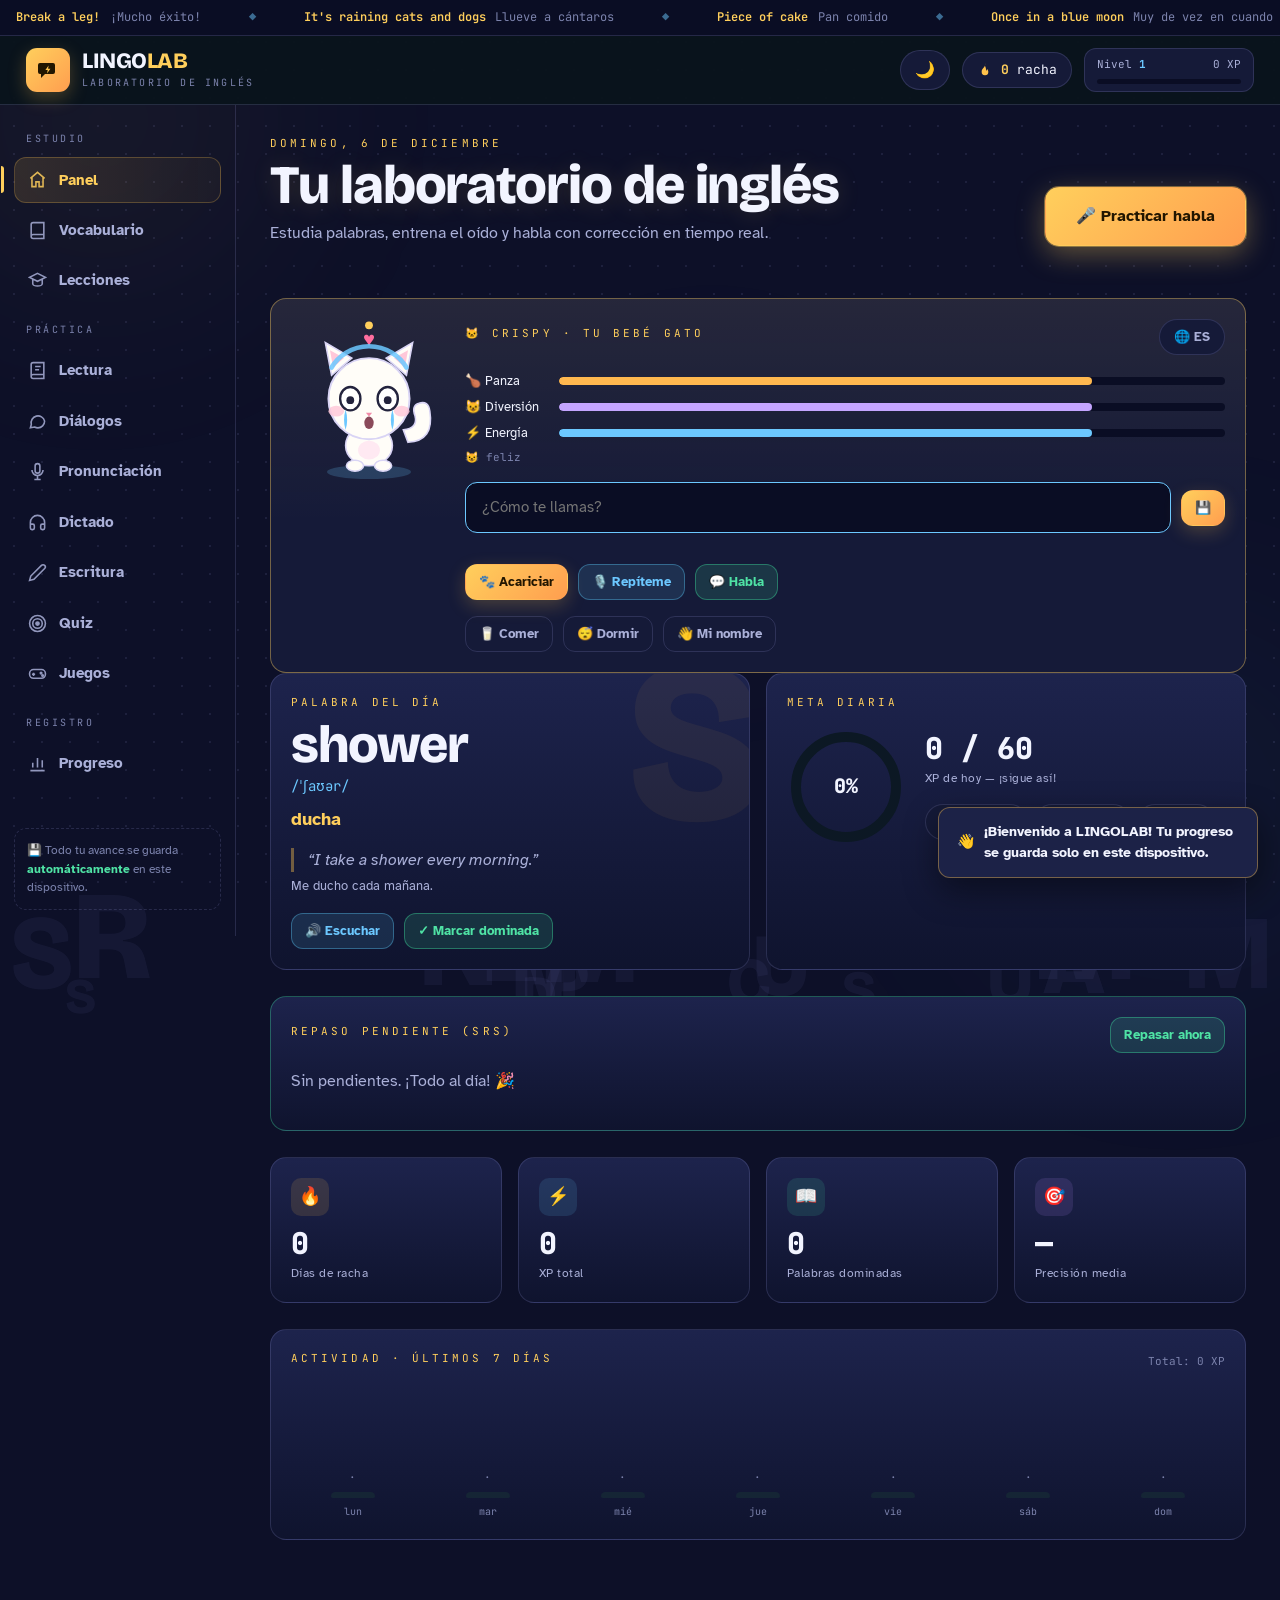
==== index.html @ da369d4a "Rename lingolab.html to index.html" ====
<!DOCTYPE html>
<html lang="es">
<head>
<meta charset="UTF-8">
<meta name="viewport" content="width=device-width, initial-scale=1.0">
<title>LINGOLAB · Laboratorio de Inglés</title>
<link rel="preconnect" href="https://fonts.googleapis.com">
<link rel="preconnect" href="https://fonts.gstatic.com" crossorigin>
<link href="https://fonts.googleapis.com/css2?family=Bricolage+Grotesque:opsz,wght@12..96,400;12..96,600;12..96,800&family=Atkinson+Hyperlegible:ital,wght@0,400;0,700;1,400&family=JetBrains+Mono:wght@400;600;800&display=swap" rel="stylesheet">
<style>:root{--bg:#0d1028;--bg2:#12173a;--panel:#151a38;--panel2:#1c2247;--line:rgba(178,178,255,.16);--ink:#f2f4ff;--mut:#aab0d8;--dim:#7c83ad;--amber:#ffcf5c;--amber2:#ff9e4f;--mint:#4fe3a5;--coral:#ff7d7d;--sky:#6cc8ff;--lilac:#c4a5ff;--disp:"Bricolage Grotesque",sans-serif;--body:"Atkinson Hyperlegible",sans-serif;--mono:"JetBrains Mono",monospace;--r-lg:16px;--r-md:12px;--r-sm:8px;}*{margin:0;padding:0;box-sizing:border-box}html{scroll-behavior:smooth}body{background:var(--bg);color:var(--ink);font-family:var(--body);font-size:16px;line-height:1.55;overflow-x:hidden}button{font:inherit;color:inherit;background:none;border:none;cursor:pointer}input,textarea,select{font:inherit;color:var(--ink)}::selection{background:rgba(255,194,75,.35)}::-webkit-scrollbar{width:10px;height:10px}::-webkit-scrollbar-thumb{background:#22384d;border-radius:6px}::-webkit-scrollbar-track{background:transparent}:focus-visible{outline:2px solid var(--amber);outline-offset:2px;border-radius:4px}.bg-grid{position:fixed;inset:0;z-index:-3;background-image:radial-gradient(rgba(178,178,255,.10) 1px,transparent 1.4px);background-size:28px 28px}.glow{position:fixed;border-radius:50%;filter:blur(110px);z-index:-2;pointer-events:none;opacity:.55}.glow.a{width:560px;height:560px;left:-180px;top:-160px;background:radial-gradient(circle,rgba(255,207,92,.15),transparent 65%)}.glow.b{width:640px;height:640px;right:-220px;bottom:-220px;background:radial-gradient(circle,rgba(108,200,255,.12),transparent 65%)}.glow.c{width:400px;height:400px;left:40%;top:35%;background:radial-gradient(circle,rgba(196,165,255,.10),transparent 60%)}#bgLetters span{position:absolute;font-family:var(--disp);font-weight:800;color:#9d9df5;opacity:.06;bottom:-15%;animation:floatUp linear infinite}@keyframes floatUp{from{transform:translateY(0) rotate(-6deg)}to{transform:translateY(-130vh) rotate(10deg)}}.ticker{background:#0b1520;border-bottom:1px solid var(--line);overflow:hidden;height:36px;display:flex;align-items:center;position:relative;z-index:50}.ticker-track{display:flex;gap:3rem;width:max-content;animation:tick 55s linear infinite;font-family:var(--mono);font-size:12px;color:var(--mut);white-space:nowrap;padding-left:1rem}.ticker:hover .ticker-track{animation-play-state:paused}.ticker-track b{color:var(--amber);font-weight:600}.ticker-track i{color:var(--dim);font-style:normal;margin-left:.6rem}.ticker-track .sep{color:var(--sky);opacity:.5}@keyframes tick{to{transform:translateX(-50%)}}header.top{position:sticky;top:0;z-index:40;background:rgba(10,20,29,.96);border-bottom:1px solid var(--line);display:flex;align-items:center;justify-content:space-between;padding:12px 26px;gap:16px}.brand{display:flex;align-items:center;gap:12px}.brand .mark{width:44px;height:44px;border-radius:11px;background:linear-gradient(135deg,var(--amber),var(--amber2));display:grid;place-items:center;box-shadow:0 6px 18px rgba(255,194,75,.25);transition:transform .25s}.brand:hover .mark{transform:rotate(-6deg) scale(1.06)}.brand h1{font-family:var(--disp);font-weight:800;font-size:22px;letter-spacing:-.02em;line-height:1}.brand h1 em{font-style:normal;color:var(--amber)}.brand small{display:block;font-family:var(--mono);font-size:10px;color:var(--dim);letter-spacing:.22em;text-transform:uppercase;margin-top:3px}.hud{display:flex;align-items:center;gap:12px}.pill{display:flex;align-items:center;gap:8px;background:var(--panel);border:1px solid var(--line);border-radius:999px;padding:7px 14px;font-family:var(--mono);font-size:13px}.pill svg{flex-shrink:0}.pill.streak b{color:var(--amber)}.lvlbox{min-width:170px;background:var(--panel);border:1px solid var(--line);border-radius:12px;padding:7px 12px}.lvlbox .t{display:flex;justify-content:space-between;font-family:var(--mono);font-size:11px;color:var(--mut)}.lvlbox .t b{color:var(--sky)}.lvl-track{height:5px;background:#0c1824;border-radius:99px;margin-top:6px;overflow:hidden}.lvl-track i{display:block;height:100%;background:linear-gradient(90deg,var(--sky),var(--mint));border-radius:99px;transition:width .6s cubic-bezier(.2,.8,.3,1)}.shell{display:grid;grid-template-columns:236px 1fr;max-width:1440px;margin:0 auto;min-height:calc(100vh - 100px)}nav.side{padding:26px 14px;border-right:1px solid var(--line);position:sticky;top:69px;height:calc(100vh - 69px);display:flex;flex-direction:column;gap:4px}nav.side .nav-label{font-family:var(--mono);font-size:10px;letter-spacing:.25em;color:var(--dim);text-transform:uppercase;padding:0 12px;margin:14px 0 6px}nav.side .nav-label:first-child{margin-top:0}.nav-btn{display:flex;align-items:center;gap:12px;padding:11px 13px;border-radius:var(--r-md);color:var(--mut);font-weight:700;font-size:14.5px;border:1px solid transparent;transition:all .2s;position:relative;text-align:left;width:100%}.nav-btn svg{flex-shrink:0;opacity:.85}.nav-btn:hover{background:rgba(91,201,245,.07);color:var(--ink);transform:translateX(3px)}.nav-btn.active{background:linear-gradient(90deg,rgba(255,194,75,.13),rgba(255,194,75,.04));color:var(--amber);border-color:rgba(255,194,75,.25)}.nav-btn.active::before{content:"";position:absolute;left:-14px;top:20%;bottom:20%;width:3px;background:var(--amber);border-radius:0 4px 4px 0}.side-foot{margin-top:auto;padding:12px;border:1px dashed var(--line);border-radius:var(--r-md);font-size:12px;color:var(--dim)}.side-foot b{color:var(--mint)}main{padding:30px 34px 70px;max-width:1120px;width:100%}.view{animation:viewIn .45s cubic-bezier(.2,.8,.3,1)}@keyframes viewIn{from{opacity:0;transform:translateY(14px)}to{opacity:1;transform:none}}.view-head{margin-bottom:26px;display:flex;justify-content:space-between;align-items:flex-end;gap:20px;flex-wrap:wrap}.eyebrow{font-family:var(--mono);font-size:11px;letter-spacing:.28em;text-transform:uppercase;color:var(--amber);display:block;margin-bottom:6px}.view-head h2{font-family:var(--disp);font-weight:800;font-size:clamp(28px,4vw,40px);letter-spacing:-.02em;line-height:1.05}.view-head .sub{color:var(--mut);margin-top:6px;max-width:560px}.card{background:linear-gradient(180deg,#13233480,#0f1c2a80),var(--panel);border:1px solid var(--line);border-radius:var(--r-lg);padding:20px;position:relative;transition:transform .25s,border-color .25s,box-shadow .25s}.card.lift:hover{transform:translateY(-4px);border-color:rgba(255,194,75,.35);box-shadow:0 14px 34px rgba(0,0,0,.35)}.grid{display:grid;gap:16px}.g2{grid-template-columns:repeat(2,1fr)}.g3{grid-template-columns:repeat(3,1fr)}.g4{grid-template-columns:repeat(4,1fr)}.row{display:flex;gap:10px;flex-wrap:wrap;align-items:center}.mg-t{margin-top:16px}.mg-t2{margin-top:26px}.mono{font-family:var(--mono)}.dim{color:var(--dim)}.mut{color:var(--mut)}.stat-n{font-family:var(--mono);font-weight:800;font-size:30px;line-height:1}.stat-l{font-size:12px;color:var(--mut);margin-top:6px;letter-spacing:.04em}.icon-tile{width:38px;height:38px;border-radius:10px;display:grid;place-items:center;font-size:18px;margin-bottom:12px}.btn{display:inline-flex;align-items:center;gap:8px;padding:11px 20px;border-radius:var(--r-md);font-weight:700;font-size:14.5px;border:1px solid transparent;transition:all .18s;white-space:nowrap}.btn:active{transform:scale(.96)}.btn.amber{background:linear-gradient(135deg,var(--amber),var(--amber2));color:#221600;box-shadow:0 6px 18px rgba(255,194,75,.22)}.btn.amber:hover{transform:translateY(-2px);box-shadow:0 10px 26px rgba(255,194,75,.32)}.btn.mint{background:rgba(63,223,159,.14);color:var(--mint);border-color:rgba(63,223,159,.4)}.btn.mint:hover{background:rgba(63,223,159,.24);transform:translateY(-2px)}.btn.sky{background:rgba(91,201,245,.13);color:var(--sky);border-color:rgba(91,201,245,.38)}.btn.sky:hover{background:rgba(91,201,245,.23);transform:translateY(-2px)}.btn.coral{background:rgba(255,110,110,.12);color:var(--coral);border-color:rgba(255,110,110,.35)}.btn.coral:hover{background:rgba(255,110,110,.22)}.btn.ghost{border-color:var(--line);color:var(--mut)}.btn.ghost:hover{color:var(--ink);border-color:#3a5a78;transform:translateY(-2px)}.btn.sm{padding:7px 13px;font-size:13px}.btn.big{padding:16px 30px;font-size:16px;border-radius:14px}.btn.say{padding:6px 9px;border-radius:9px}.btn[disabled]{opacity:.45;pointer-events:none}.chip{display:inline-flex;align-items:center;gap:7px;padding:7px 14px;border-radius:999px;border:1px solid var(--line);background:var(--panel);font-size:13px;font-weight:700;color:var(--mut);transition:all .18s}.chip:hover{color:var(--ink);transform:translateY(-2px);border-color:#3a5a78}.chip.active{background:rgba(255,194,75,.15);border-color:var(--amber);color:var(--amber)}.chips{display:flex;gap:8px;flex-wrap:wrap}input.txt,textarea.txt,select.sel{width:100%;background:#0c1824;border:1px solid var(--line);border-radius:var(--r-md);padding:13px 16px;color:var(--ink);transition:border-color .2s}input.txt:focus,textarea.txt:focus,select.sel:focus{border-color:var(--sky);outline:none}input.range{-webkit-appearance:none;appearance:none;width:100%;height:6px;background:#0c1824;border-radius:99px;outline:none}input.range::-webkit-slider-thumb{-webkit-appearance:none;width:18px;height:18px;border-radius:50%;background:var(--amber);cursor:pointer;box-shadow:0 0 0 4px rgba(255,194,75,.18)}.tag{font-family:var(--mono);font-size:10px;letter-spacing:.14em;text-transform:uppercase;padding:4px 9px;border-radius:6px;font-weight:600}.bar-track{height:7px;background:#0c1824;border-radius:99px;overflow:hidden}.bar-track i{display:block;height:100%;border-radius:99px;transition:width .8s cubic-bezier(.2,.8,.3,1)}.wotd{overflow:hidden}.wotd .ghost-letter{position:absolute;right:-14px;top:-46px;font-family:var(--disp);font-weight:800;font-size:230px;color:rgba(255,194,75,.06);line-height:1;pointer-events:none;user-select:none}.wotd .word{font-family:var(--disp);font-weight:800;font-size:clamp(34px,5vw,52px);letter-spacing:-.02em;line-height:1.05}.wotd .ipa{font-family:var(--mono);color:var(--sky);font-size:14px;margin-top:4px}.wotd .es{color:var(--amber);font-weight:700;margin-top:8px;font-size:18px}.wotd .ex{margin-top:14px;padding-left:14px;border-left:3px solid rgba(255,194,75,.4);color:var(--mut);font-style:italic}.goal-wrap{display:flex;align-items:center;gap:20px}.ring{position:relative;width:118px;height:118px;flex-shrink:0}.ring svg{transform:rotate(-90deg)}.ring .num{position:absolute;inset:0;display:grid;place-items:center;font-family:var(--mono);font-weight:800;font-size:20px}.wcard .w-top{display:flex;justify-content:space-between;align-items:flex-start;gap:8px}.wcard .w-en{font-family:var(--disp);font-weight:800;font-size:21px;letter-spacing:-.01em}.wcard .w-ipa{font-family:var(--mono);font-size:12px;color:var(--sky);margin:3px 0 6px}.wcard .w-es{color:var(--amber);font-weight:700;font-size:15px}.wcard .w-ex{font-size:13px;color:var(--mut);margin-top:10px;padding-top:10px;border-top:1px dashed var(--line)}.wcard .w-foot{display:flex;justify-content:space-between;align-items:center;margin-top:12px}.st{font-family:var(--mono);font-size:10px;letter-spacing:.12em;text-transform:uppercase;padding:4px 9px;border-radius:6px}.st.new{background:rgba(108,130,153,.15);color:var(--dim)}.st.learning{background:rgba(255,194,75,.15);color:var(--amber)}.st.known{background:rgba(63,223,159,.15);color:var(--mint)}.overlay{position:fixed;inset:0;background:rgba(5,10,16,.82);z-index:100;display:grid;place-items:center;padding:20px;animation:fadeIn .25s}.overlay[hidden]{display:none!important}@keyframes fadeIn{from{opacity:0}}.fc-box{width:min(520px,100%)}.flash{perspective:1200px;height:330px;cursor:pointer}.flash-in{position:relative;width:100%;height:100%;transform-style:preserve-3d;transition:transform .55s cubic-bezier(.3,.9,.3,1)}.flash.flip .flash-in{transform:rotateY(180deg)}.fc-face{position:absolute;inset:0;backface-visibility:hidden;border-radius:var(--r-lg);border:1px solid var(--line);padding:28px;display:flex;flex-direction:column;justify-content:center;align-items:center;text-align:center;gap:8px}.fc-face.front{background:linear-gradient(160deg,#17293d,#0f1c2a)}.fc-face.back{background:linear-gradient(160deg,#1d2a17,#101c12);border-color:rgba(63,223,159,.3);transform:rotateY(180deg)}.fc-face .big{font-family:var(--disp);font-weight:800;font-size:38px;line-height:1.1}.hintflip{font-family:var(--mono);font-size:11px;color:var(--dim);position:absolute;bottom:14px;letter-spacing:.14em;text-transform:uppercase}.lv-path{position:relative}.lv-card{cursor:pointer}.lv-card .lv-dot{width:44px;height:44px;border-radius:12px;display:grid;place-items:center;font-family:var(--disp);font-weight:800;font-size:15px;color:#0a141d;flex-shrink:0}.lp-en{font-family:var(--disp);font-weight:700;font-size:clamp(22px,3.4vw,32px);line-height:1.25;margin:22px 0 8px;letter-spacing:-.01em}.lp-es{color:var(--amber);font-size:17px}.lp-track{flex:1;height:7px;background:#0c1824;border-radius:99px;overflow:hidden;min-width:80px}.lp-track i{display:block;height:100%;background:linear-gradient(90deg,var(--amber),var(--mint));transition:width .4s}.mic-wrap{display:flex;flex-direction:column;align-items:center;gap:14px;padding:14px 0}.mic-btn{width:96px;height:96px;border-radius:50%;background:linear-gradient(135deg,var(--coral),#e04e4e);display:grid;place-items:center;box-shadow:0 10px 30px rgba(255,110,110,.3);transition:transform .2s;position:relative}.mic-btn:hover{transform:scale(1.07)}.mic-btn.recording{animation:pulseRing 1.2s ease-out infinite}@keyframes pulseRing{0%{box-shadow:0 0 0 0 rgba(255,110,110,.5)}100%{box-shadow:0 0 0 26px rgba(255,110,110,0)}}.eq{display:flex;gap:5px;height:34px;align-items:flex-end}.eq i{width:6px;background:var(--sky);border-radius:4px;height:6px;transition:height .2s}.eq.on i{animation:eqJump .7s ease-in-out infinite alternate}.eq i:nth-child(2){animation-delay:.12s}.eq i:nth-child(3){animation-delay:.24s}.eq i:nth-child(4){animation-delay:.06s}.eq i:nth-child(5){animation-delay:.3s}.eq i:nth-child(6){animation-delay:.18s}.eq i:nth-child(7){animation-delay:.02s}@keyframes eqJump{from{height:6px}to{height:32px}}.phrase-big{font-family:var(--disp);font-weight:700;font-size:clamp(22px,3.4vw,33px);text-align:center;line-height:1.25;letter-spacing:-.01em}.chipw{display:inline-block;padding:6px 12px;margin:4px;border-radius:9px;font-weight:700;font-size:15px;cursor:pointer;transition:transform .15s}.chipw:hover{transform:translateY(-2px) scale(1.04)}.chipw.ok{background:rgba(63,223,159,.16);color:var(--mint);border:1px solid rgba(63,223,159,.4)}.chipw.near{background:rgba(255,194,75,.16);color:var(--amber);border:1px solid rgba(255,194,75,.4)}.chipw.bad{background:rgba(255,110,110,.16);color:var(--coral);border:1px solid rgba(255,110,110,.4)}.chipw.miss{background:rgba(108,130,153,.12);color:var(--dim);border:1px dashed rgba(108,130,153,.4);text-decoration:line-through}.score-ring{position:relative;width:130px;height:130px;flex-shrink:0}.score-ring svg{transform:rotate(-90deg)}.score-ring .num{position:absolute;inset:0;display:grid;place-items:center;font-family:var(--mono);font-weight:800;font-size:28px}.score-ring .cap{position:absolute;left:0;right:0;bottom:24px;text-align:center;font-family:var(--mono);font-size:9px;letter-spacing:.2em;color:var(--dim);text-transform:uppercase}.story-grid{display:grid;grid-template-columns:repeat(3,1fr);gap:16px}.story-card{cursor:pointer;overflow:hidden}.story-card .cover{height:86px;border-radius:12px;display:flex;align-items:center;justify-content:space-between;padding:14px 16px;margin-bottom:12px;background:linear-gradient(135deg,#1b2f45,#0d1825);border:1px solid var(--line)}.story-card .cover .em{font-size:40px}.story-card h3{font-family:var(--disp);font-weight:800;font-size:18px;line-height:1.2}.story-card .orig{font-family:var(--mono);font-size:11px;color:var(--dim);margin-top:2px}.reader-sent{padding:16px 18px;border:1px solid var(--line);border-radius:var(--r-md);background:#0c1824;margin-top:10px;transition:border-color .2s}.reader-sent.cur{border-color:var(--amber);box-shadow:0 0 0 1px rgba(255,194,75,.35)}.reader-sent.done{border-color:rgba(63,223,159,.45)}.reader-sent .sen-en{font-size:19px;line-height:2;font-weight:700}.reader-sent .sen-es{color:var(--amber);font-size:15px;margin-top:6px}.book{background:linear-gradient(180deg,#101f30,#0c1824);border:1px solid var(--line);border-radius:var(--r-lg);padding:clamp(18px,4vw,38px);margin-top:14px}.book .drop::first-letter{font-family:var(--disp);font-weight:800;font-size:3.1em;float:left;line-height:.9;padding-right:8px;color:var(--amber)}.bk{font-family:Georgia,"Times New Roman",serif;font-size:clamp(18px,2.4vw,21px);line-height:2.05;text-align:justify;margin:0 0 1.1em}.ph{border-radius:6px;padding:2px 3px;cursor:pointer;transition:background .25s;border-bottom:2px solid transparent}.ph:hover{background:rgba(91,201,245,.14)}.ph.cur{background:rgba(255,194,75,.14);border-bottom-color:var(--amber)}.ph.ok{background:rgba(63,223,159,.10)}.ph.low{background:rgba(255,110,110,.10)}.ph .pill{display:inline-block;font-family:var(--mono);font-size:10px;font-weight:700;border-radius:99px;padding:1px 8px;margin-left:6px;vertical-align:2px}.pill.good{background:rgba(63,223,159,.18);color:var(--mint)}.pill.mid{background:rgba(255,194,75,.18);color:var(--amber)}.pill.bad{background:rgba(255,110,110,.18);color:var(--coral)}.ph .rep{display:inline-block;font-size:12px;opacity:.55;margin-left:4px;cursor:pointer}.ph .rep:hover{opacity:1;transform:scale(1.15)}.ph-es{display:block;font-family:var(--body);font-size:14.5px;color:var(--amber);text-align:left;margin-top:2px}.live-dot{display:inline-block;width:9px;height:9px;border-radius:50%;background:var(--coral);margin-right:7px;animation:blink 1.1s infinite}@keyframes blink{50%{opacity:.25}}#rdLast{display:flex;gap:8px;flex-wrap:wrap;margin-top:10px;min-height:26px}#rdLast .ln{font-family:var(--mono);font-size:11px;padding:3px 10px;border-radius:99px;border:1px solid var(--line);color:var(--mut)}.chat{display:flex;flex-direction:column;gap:10px;margin-top:14px}.msg{max-width:82%;padding:12px 16px;border-radius:16px;line-height:1.9;font-size:17px;cursor:pointer;transition:all .2s;border:1px solid var(--line);position:relative}.msg.a{align-self:flex-start;background:#13253a;border-bottom-left-radius:5px}.msg.b{align-self:flex-end;background:#17301f;border-color:rgba(63,223,159,.3);border-bottom-right-radius:5px}.msg.cur{border-color:var(--amber);box-shadow:0 0 0 1px rgba(255,194,75,.4)}.msg.done{opacity:.92}.msg .who{display:flex;align-items:center;gap:7px;font-family:var(--mono);font-size:10.5px;letter-spacing:.1em;color:var(--dim);margin-bottom:5px;text-transform:uppercase}.msg .who .av{font-size:17px}.msg.b .who{color:var(--mint)}.msg .dg-es{color:var(--amber);font-size:14px;margin-top:5px;line-height:1.5}.msg .dg-words span.rw{display:inline;padding:1px 2px;border-radius:5px;cursor:pointer}.msg .dg-words span.rw:hover{background:rgba(91,201,245,.2)}.msg .acts{position:absolute;top:8px;right:10px;display:flex;gap:4px;opacity:.55}.msg .acts:hover{opacity:1}.msg .acts button{font-size:12px;padding:2px 6px;border-radius:7px;border:1px solid var(--line);background:#0c1824}#dgLast{display:flex;gap:8px;flex-wrap:wrap;margin-top:10px;min-height:26px}#dgLast .ln{font-family:var(--mono);font-size:11px;padding:3px 10px;border-radius:99px;border:1px solid var(--line);color:var(--mut)}.dg-story{background:linear-gradient(180deg,#101f30,#0c1824);border:1px solid var(--line);border-radius:var(--r-lg);padding:clamp(16px,3vw,28px);margin-top:14px;font-family:Georgia,serif;font-size:17px;line-height:1.9;font-style:italic;color:var(--mut)}.dg-story b{color:var(--amber);font-style:normal}.rw{display:inline-block;padding:2px 4px;margin:1px;border-radius:7px;cursor:pointer;transition:all .15s;border-bottom:2px solid transparent}.rw:hover{background:rgba(91,201,245,.15);transform:translateY(-1px)}.rw.ok{background:rgba(63,223,159,.16);color:var(--mint);border-bottom-color:var(--mint)}.rw.bad{background:rgba(255,110,110,.13);color:var(--coral)}.rw.looked{outline:1px dashed rgba(91,201,245,.6)}#wordTip{position:fixed;z-index:400;background:#0d1826f2;border:1px solid rgba(91,201,245,.35);border-radius:9px;padding:5px 10px;box-shadow:0 10px 26px rgba(0,0,0,.5);max-width:190px;font-size:12px;line-height:1.35}#wordTip .wt-en{font-weight:800;font-size:13px;display:inline}#wordTip .wt-es{color:var(--amber);font-weight:700;display:inline;margin-left:6px}#wordTip .row{margin-top:4px!important;gap:4px!important}#wordTip .btn{padding:2px 8px!important;font-size:11px!important}#wordTip[hidden]{display:none!important}#wordTip .wt-en{font-weight:800;font-size:16px}#wordTip .wt-es{color:var(--amber);font-weight:700}.page-dots{display:flex;gap:6px;flex-wrap:wrap}.page-dots i{width:26px;height:8px;border-radius:99px;background:#152535}.page-dots i.done{background:var(--mint)}.page-dots i.cur{background:var(--amber)}@media(max-width:1080px){.story-grid{grid-template-columns:repeat(2,1fr)}}@media(max-width:640px){.story-grid{grid-template-columns:1fr}}.q-opt{display:block;width:100%;text-align:left;padding:15px 18px;border:1px solid var(--line);border-radius:var(--r-md);background:var(--panel);font-size:16px;font-weight:700;margin-top:10px;transition:all .18s}.q-opt:hover{border-color:var(--sky);transform:translateX(5px)}.q-opt.good{background:rgba(63,223,159,.15);border-color:var(--mint);color:var(--mint)}.q-opt.wrong{background:rgba(255,110,110,.14);border-color:var(--coral);color:var(--coral);animation:shake .35s}@keyframes shake{25%{transform:translateX(-6px)}75%{transform:translateX(6px)}}.q-timer{height:8px;background:#0c1824;border-radius:99px;overflow:hidden;margin:14px 0 22px}.q-timer i{display:block;height:100%;background:linear-gradient(90deg,var(--mint),var(--amber));transition:width .1s linear}.q-prompt{font-family:var(--disp);font-weight:800;font-size:clamp(28px,4vw,42px);letter-spacing:-.02em;margin-top:8px}.ach{display:flex;gap:14px;align-items:center}.ach .ic{width:48px;height:48px;border-radius:12px;display:grid;place-items:center;font-size:23px;flex-shrink:0;background:rgba(255,194,75,.12);border:1px solid rgba(255,194,75,.25)}.ach.locked{opacity:.4;filter:grayscale(.9)}.ach .nm{font-weight:700;font-size:15px}.ach .ds{font-size:12.5px;color:var(--mut)}#toasts{position:fixed;bottom:22px;right:22px;z-index:300;display:flex;flex-direction:column;gap:10px}.toast{background:var(--panel2);border:1px solid rgba(255,194,75,.4);border-radius:var(--r-md);padding:13px 18px;font-size:14px;font-weight:700;box-shadow:0 12px 34px rgba(0,0,0,.45);display:flex;gap:10px;align-items:center;animation:toastIn .35s cubic-bezier(.2,.9,.3,1.3);max-width:320px}@keyframes toastIn{from{opacity:0;transform:translateX(40px)}}.toast.out{opacity:0;transform:translateX(40px);transition:all .35s}#floatLayer{position:fixed;inset:0;pointer-events:none;z-index:290}.xp-float{position:absolute;font-family:var(--mono);font-weight:800;color:var(--amber);font-size:17px;animation:floatXP 1.4s ease-out forwards;text-shadow:0 2px 10px rgba(0,0,0,.5)}@keyframes floatXP{from{opacity:0;transform:translateY(8px)}20%{opacity:1}to{opacity:0;transform:translateY(-60px)}}#confetti{position:fixed;inset:0;pointer-events:none;z-index:280}@media(max-width:1080px){.g4{grid-template-columns:repeat(2,1fr)}.g3{grid-template-columns:repeat(2,1fr)}}@media(max-width:980px){.shell{grid-template-columns:1fr}nav.side{position:fixed;bottom:0;left:0;right:0;top:auto;height:auto;flex-direction:row;overflow-x:auto;padding:8px 10px;background:rgba(10,20,29,.98);border-right:none;border-top:1px solid var(--line);z-index:60;gap:2px}nav.side .nav-label,.side-foot{display:none}.nav-btn{flex-direction:column;gap:4px;font-size:10.5px;padding:8px 11px;min-width:70px;justify-content:center}.nav-btn.active::before{left:15%;right:15%;top:auto;bottom:-8px;width:auto;height:3px;border-radius:4px 4px 0 0}main{padding:22px 18px 120px}.hud .pill.streak span.lbl{display:none}}@media(max-width:640px){.g2,.g3,.g4{grid-template-columns:1fr}.lvlbox{min-width:130px}.view-head{align-items:flex-start}}</style>
<style>:root{--focus:#ffc24b;--ok:#3fdf9f;--warn:#ffc24b;--bad:#ff6e6e;}[data-theme="light"]{--bg:#f5f3ff;--bg2:#ffffff;--panel:#ffffff;--panel2:#efeaff;--line:rgba(60,50,140,.14);--ink:#1c1440;--mut:#4d4480;--dim:#7a72a8;--amber:#d9930d;--amber2:#c26a12;--mint:#0d8a56;--coral:#d63d3d;--sky:#0b6cb8;--lilac:#6a3fd4;}[data-theme="light"] body{background:var(--bg);color:var(--ink)}[data-theme="light"] header.top{background:rgba(255,255,255,.95)}[data-theme="light"] .bg-grid{background-image:radial-gradient(rgba(20,60,100,.10) 1px,transparent 1.4px)}[data-theme="light"] .glow{opacity:.25}[data-theme="light"] input.txt,[data-theme="light"] textarea.txt,[data-theme="light"] select.sel{background:#fff;color:var(--ink)}[data-theme="light"] .card{background:linear-gradient(180deg,#ffffff,#f2f7fc)}[data-theme="light"] .msg.a{background:#e8f2fc}[data-theme="light"] .msg.b{background:#e4f7ec}@media (prefers-reduced-motion:reduce){*,*::before,*::after{animation-duration:.001s!important;transition-duration:.001s!important}html{scroll-behavior:auto}}.sr-only{position:absolute;width:1px;height:1px;overflow:hidden;clip:rect(0 0 0 0);white-space:nowrap}#themeBtn{font-size:16px}#srsCard{border-color:rgba(63,223,159,.35)}#srsCard .chip{cursor:default}</style>
<style>.stat-n,.mono,.pill,.q-prompt,#xpLabel{font-variant-numeric:tabular-nums}#view-panel{display:flex;flex-direction:column}#view-panel[hidden]{display:none!important}#view-panel .view-head{order:0}#view-panel #crispyCard{order:1}#view-panel .grid.g2{order:2}#view-panel #srsCard{order:3}#view-panel .grid.g4{order:4}#view-panel .card.mg-t2:last-child{order:5}#view-panel .view-head h2{font-size:clamp(34px,5vw,54px);text-shadow:0 2px 24px rgba(255,207,92,.15)}#view-panel .view-head .btn.big{box-shadow:0 8px 28px rgba(255,207,92,.35),0 0 0 1px rgba(255,207,92,.4)}#view-panel .view-head .btn.big:hover{box-shadow:0 12px 36px rgba(255,207,92,.5),0 0 0 1px rgba(255,207,92,.6)}#crispyCard{border:1px solid rgba(255,207,92,.4);background:linear-gradient(180deg,rgba(255,207,92,.07),transparent 60%),var(--panel)}#crispyCard.xp-jump #crispyArt{animation:xjump .6s cubic-bezier(.2,.9,.3,1.4)}@keyframes xjump{0%{transform:translateY(0) rotate(0)}40%{transform:translateY(-16px) rotate(-6deg)}70%{transform:translateY(2px) rotate(4deg)}100%{transform:none}}.btn,.chip,.q-opt,.nav-btn{transition:transform .16s,box-shadow .2s,background .2s,border-color .2s}.btn:active,.chip:active,.q-opt:active{transform:scale(.97)}.chip{min-height:36px}.q-opt{padding:16px 18px}#qScore{background:var(--panel);border:1px solid var(--line);border-radius:999px;padding:7px 14px}.combo-pop{animation:cpop .45s cubic-bezier(.2,.9,.3,1.5)}@keyframes cpop{0%{transform:scale(1)}45%{transform:scale(1.25) rotate(-2deg)}100%{transform:scale(1)}}.skel{border-radius:12px;background:linear-gradient(100deg,var(--panel2) 40%,rgba(178,178,255,.18) 50%,var(--panel2) 60%);background-size:200% 100%;animation:shim 1.3s linear infinite;min-height:20px}@keyframes shim{to{background-position:-200% 0}}.book{max-width:68ch;margin-left:auto;margin-right:auto}@media(max-width:980px){nav.side{scroll-snap-type:x mandatory}.nav-btn{scroll-snap-align:center;min-height:56px;min-width:76px}#themeBtn{min-height:44px}}#gamesBox [data-gm]:hover{transform:translateY(-5px) rotate(-.5deg);border-color:rgba(255,207,92,.5);box-shadow:0 14px 34px rgba(0,0,0,.4),0 0 22px rgba(255,207,92,.12)}#memGrid .card{min-height:96px;font-size:16px}#memGrid .card[data-open]{border-color:var(--sky);box-shadow:0 0 16px rgba(108,200,255,.25)}.q-timer{height:10px}.pop-in{animation:popIn .4s cubic-bezier(.2,.9,.3,1.2)}@keyframes popIn{from{opacity:0;transform:translateY(12px) scale(.98)}to{opacity:1;transform:none}}#dicPlays{background:var(--panel);border:1px solid var(--line);border-radius:999px;padding:7px 14px;font-family:var(--mono);font-size:12px;color:var(--mut)}.diff-legend{display:flex;gap:12px;flex-wrap:wrap;font-size:12px;color:var(--mut);margin-top:10px}.diff-legend i{display:inline-block;width:10px;height:10px;border-radius:50%;margin-right:5px}#lessonPlayer{border-color:rgba(255,207,92,.35)}.lp-en{text-shadow:0 2px 18px rgba(108,200,255,.12)}.mic-btn{min-width:96px;min-height:96px}.score-ring{filter:drop-shadow(0 6px 20px rgba(0,0,0,.4))}.overlay{backdrop-filter:blur(3px)}.fc-face{box-shadow:0 20px 50px rgba(0,0,0,.45)}.ticker-track{animation-duration:70s}::-webkit-scrollbar-thumb{background:#2c3563}.ticker{background:#0a0d24}.lvl-track,input.txt,textarea.txt,select.sel,input.range,.bar-track,.lp-track,.reader-sent,.msg .acts button,.q-timer{background-color:#0a0d24}.book{background:linear-gradient(180deg,#171c44,#0a0d24)}.dg-story{background:linear-gradient(180deg,#171c44,#0a0d24)}.page-dots i{background:#232a55}.card{background:linear-gradient(180deg,rgba(38,44,96,.5),rgba(10,13,36,.5)),var(--panel)}.msg.a{background:#1a2150}.fc-face.front{background:linear-gradient(160deg,#1d2452,#0d1130)}.fc-face.back{background:linear-gradient(160deg,#123a2c,#0c1a20)}[data-theme="light"] .lvl-track,[data-theme="light"] input.txt,[data-theme="light"] textarea.txt,[data-theme="light"] select.sel,[data-theme="light"] input.range,[data-theme="light"] .bar-track,[data-theme="light"] .lp-track,[data-theme="light"] .reader-sent,[data-theme="light"] .msg .acts button,[data-theme="light"] .q-timer,[data-theme="light"] .ticker{background-color:#e4e0f7}[data-theme="light"] .book,[data-theme="light"] .dg-story{background:linear-gradient(180deg,#ffffff,#efeaff)}[data-theme="light"] .msg.a{background:#e6e2fb}[data-theme="light"] .msg.b{background:#dff5e9}[data-theme="light"] .page-dots i{background:#cfc8ee}</style>
<meta name="theme-color" content="#0a141d">
</head>
<body>

<div class="bg-grid"></div>
<div class="glow a"></div><div class="glow b"></div><div class="glow c"></div>
<div id="bgLetters"></div>
<canvas id="confetti"></canvas>
<div id="floatLayer"></div>
<div id="toasts"></div>

<!-- CINTA DE FRASES -->
<div class="ticker" aria-hidden="true"><div class="ticker-track" id="tickerTrack"></div></div>

<!-- CABECERA -->
<header class="top">
  <div class="brand">
    <div class="mark">
      <svg width="24" height="24" viewBox="0 0 24 24" fill="none"><path d="M4 5h13a2 2 0 0 1 2 2v7a2 2 0 0 1-2 2H9l-4 4v-4H4a2 2 0 0 1-2-2V7a2 2 0 0 1 2-2z" fill="#221600"/><path d="M12.6 7.5 9.4 12h2.3l-.7 3.5 3.4-4.7h-2.3l.5-3.3z" fill="#ffc24b"/></svg>
    </div>
    <div><h1>LINGO<em>LAB</em></h1><small>laboratorio de inglés</small></div>
  </div>
  <div class="hud">
    <button class="pill" id="themeBtn" title="Cambiar tema">🌙</button>
    <div class="pill streak" title="Racha de días">
      <svg width="16" height="16" viewBox="0 0 24 24" fill="none"><path d="M12 2s1 3.5-1.5 6C8 10.5 7 12 7 14.5A5 5 0 0 0 17 15c0-2-1-3.5-2-4.5 0 1.5-.7 2.3-1.5 2.5.5-2-.5-5.5-1.5-7z" fill="#ffc24b"/></svg>
      <b id="streakVal">0</b><span class="lbl">racha</span>
    </div>
    <div class="lvlbox">
      <div class="t"><span>Nivel <b id="lvlNum">1</b></span><span id="xpLabel">0 XP</span></div>
      <div class="lvl-track"><i id="xpFill" style="width:0%"></i></div>
    </div>
  </div>
</header>

<div class="shell">
<!-- ══════════ NAVEGACIÓN ══════════ -->
<nav class="side" id="sideNav">
  <div class="nav-label">Estudio</div>
  <button class="nav-btn active" data-view="panel"><svg width="19" height="19" viewBox="0 0 24 24" fill="none" stroke="currentColor" stroke-width="2"><path d="M3 10.5 12 3l9 7.5M5 9.5V21h5v-6h4v6h5V9.5"/></svg>Panel</button>
  <button class="nav-btn" data-view="vocab"><svg width="19" height="19" viewBox="0 0 24 24" fill="none" stroke="currentColor" stroke-width="2"><path d="M4 19.5A2.5 2.5 0 0 1 6.5 17H20V2H6.5A2.5 2.5 0 0 0 4 4.5v15zM4 19.5A2.5 2.5 0 0 0 6.5 22H20v-5"/></svg>Vocabulario</button>
  <button class="nav-btn" data-view="lecciones"><svg width="19" height="19" viewBox="0 0 24 24" fill="none" stroke="currentColor" stroke-width="2"><path d="m12 3 10 5-10 5L2 8l10-5zM6 10.5V16c0 1.5 2.7 3 6 3s6-1.5 6-3v-5.5"/></svg>Lecciones</button>
  <div class="nav-label">Práctica</div>
  <button class="nav-btn" data-view="lectura"><svg width="19" height="19" viewBox="0 0 24 24" fill="none" stroke="currentColor" stroke-width="2"><path d="M4 19.5A2.5 2.5 0 0 1 6.5 17H20V2H6.5A2.5 2.5 0 0 0 4 4.5v15zM4 19.5A2.5 2.5 0 0 0 6.5 22H20v-5"/><path d="M9 7h7M9 11h5"/></svg>Lectura</button>
  <button class="nav-btn" data-view="dialogs"><svg width="19" height="19" viewBox="0 0 24 24" fill="none" stroke="currentColor" stroke-width="2"><path d="M21 11.5a8.5 8.5 0 0 1-8.5 8.5c-1.5 0-3-.4-4.2-1L3 20l1.2-4.3A8.5 8.5 0 1 1 21 11.5z"/><path d="M8.5 11.5h.01M12 11.5h.01M15.5 11.5h.01"/></svg>Diálogos</button>
  <button class="nav-btn" data-view="pron"><svg width="19" height="19" viewBox="0 0 24 24" fill="none" stroke="currentColor" stroke-width="2"><rect x="9" y="2" width="6" height="12" rx="3"/><path d="M5 10a7 7 0 0 0 14 0M12 17v5M8 22h8"/></svg>Pronunciación</button>
  <button class="nav-btn" data-view="dictado"><svg width="19" height="19" viewBox="0 0 24 24" fill="none" stroke="currentColor" stroke-width="2"><path d="M3 18v-6a9 9 0 0 1 18 0v6M21 19a2 2 0 0 1-2 2h-1a2 2 0 0 1-2-2v-3a2 2 0 0 1 2-2h3zM3 19a2 2 0 0 0 2 2h1a2 2 0 0 0 2-2v-3a2 2 0 0 0-2-2H3z"/></svg>Dictado</button>
  <button class="nav-btn" data-view="escritura"><svg width="19" height="19" viewBox="0 0 24 24" fill="none" stroke="currentColor" stroke-width="2"><path d="M17 3a2.8 2.8 0 1 1 4 4L7.5 20.5 2 22l1.5-5.5L17 3z"/></svg>Escritura</button>
  <button class="nav-btn" data-view="quiz"><svg width="19" height="19" viewBox="0 0 24 24" fill="none" stroke="currentColor" stroke-width="2"><circle cx="12" cy="12" r="10"/><circle cx="12" cy="12" r="6"/><circle cx="12" cy="12" r="2" fill="currentColor"/></svg>Quiz</button>
  <button class="nav-btn" data-view="juegos"><svg width="19" height="19" viewBox="0 0 24 24" fill="none" stroke="currentColor" stroke-width="2"><rect x="2" y="7" width="20" height="11" rx="5"/><path d="M7 11v4M5 13h4"/><circle cx="16.5" cy="11.5" r="1" fill="currentColor"/><circle cx="18.5" cy="14.5" r="1" fill="currentColor"/></svg>Juegos</button>
  <div class="nav-label">Registro</div>
  <button class="nav-btn" data-view="progreso"><svg width="19" height="19" viewBox="0 0 24 24" fill="none" stroke="currentColor" stroke-width="2"><path d="M3 21h18M6 17v-6m6 6V5m6 12v-9"/></svg>Progreso</button>
  <div class="side-foot">💾 Todo tu avance se guarda <b>automáticamente</b> en este dispositivo.</div>
</nav>

<!-- ══════════ CONTENIDO ══════════ -->
<main>

<!-- ─── PANEL ─── -->
<section class="view" id="view-panel">
  <div class="view-head">
    <div><span class="eyebrow" id="dateLine">—</span><h2>Tu laboratorio de inglés</h2><p class="sub">Estudia palabras, entrena el oído y habla con corrección en tiempo real.</p></div>
    <button class="btn amber big" data-goto="pron">🎤 Practicar habla</button>
  </div>
  <div class="grid g2">
    <div class="card lift wotd">
      <div class="ghost-letter" id="wotdGhost">A</div>
      <span class="eyebrow">Palabra del día</span>
      <div class="word" id="wotdWord">—</div>
      <div class="ipa" id="wotdIpa">—</div>
      <div class="es" id="wotdEs">—</div>
      <p class="ex" id="wotdEx">—</p>
      <p class="mut" style="font-size:13px;margin-top:4px" id="wotdExEs">—</p>
      <div class="row mg-t">
        <button class="btn sky sm" id="wotdSpeak">🔊 Escuchar</button>
        <button class="btn mint sm" id="wotdLearn">✓ Marcar dominada</button>
      </div>
    </div>
    <div class="card lift">
      <span class="eyebrow">Meta diaria</span>
      <div class="goal-wrap mg-t">
        <div class="ring">
          <svg width="118" height="118"><circle cx="59" cy="59" r="50" stroke="#0c1824" stroke-width="10" fill="none"/><circle id="goalRingC" cx="59" cy="59" r="50" stroke="#ffc24b" stroke-width="10" fill="none" stroke-linecap="round" stroke-dasharray="314" stroke-dashoffset="314" style="transition:stroke-dashoffset 1s cubic-bezier(.2,.8,.3,1)"/></svg>
          <div class="num" id="goalPct">0%</div>
        </div>
        <div>
          <div class="stat-n" id="goalXpTxt">0 / 60</div>
          <div class="stat-l">XP de hoy — ¡sigue así!</div>
          <div class="row mg-t" style="gap:6px">
            <button class="chip" data-goto="vocab">📚 Palabras</button>
            <button class="chip" data-goto="dictado">🎧 Dictado</button>
            <button class="chip" data-goto="quiz">🎯 Quiz</button>
          </div>
        </div>
      </div>
    </div>
  </div>
  <div class="card mg-t2" id="crispyCard" style="overflow:hidden">
    <div class="row" style="gap:18px;align-items:flex-start;flex-wrap:nowrap">
      <div id="crispyArt" style="flex-shrink:0;cursor:pointer" title="¡Tócame!"></div>
      <div style="flex:1;min-width:220px">
        <div class="row" style="justify-content:space-between"><span class="eyebrow">🐱 Crispy · tu bebé gato</span><button class="chip" id="crispyLang" title="Cambiar idioma">🌐 ES</button></div>
        <div class="mg-t" style="display:flex;flex-direction:column;gap:6px">
          <div class="row" style="gap:8px"><span style="font-size:13px;width:86px">🍗 Panza</span><div class="cneed" style="flex:1"><i id="cnBelly"></i></div></div>
          <div class="row" style="gap:8px"><span style="font-size:13px;width:86px">😺 Diversión</span><div class="cneed" style="flex:1"><i id="cnFun"></i></div></div>
          <div class="row" style="gap:8px"><span style="font-size:13px;width:86px">⚡ Energía</span><div class="cneed" style="flex:1"><i id="cnEnergy"></i></div></div>
          <span class="mono dim" id="cnState" style="font-size:11px"></span>
        </div>
        <p id="crispyBubble" class="mg-t" style="font-size:15px;min-height:66px">…</p>
        <div class="row mg-t"><button class="btn amber sm" id="crispyPet">🐾 Acariciar</button><button class="btn sky sm" id="crispyEcho">🎙️ Repíteme</button><button class="btn mint sm" id="crispyTalk">💬 Habla</button></div>
        <div class="row mg-t"><button class="btn ghost sm" id="crispyFeed">🥛 Comer</button><button class="btn ghost sm" id="crispySleep">😴 Dormir</button><button class="btn ghost sm" id="crispyName">👋 Mi nombre</button></div>
      </div>
    </div>
  </div>
  <div class="card mg-t2" id="srsCard"><div class="row" style="justify-content:space-between"><span class="eyebrow">Repaso pendiente (SRS)</span><button class="btn mint sm" data-goto="vocab">Repasar ahora</button></div><p class="mut mg-t" id="srsLine">Cargando…</p><div class="chips mg-t" id="srsChips"></div></div>
  <div class="grid g4 mg-t2">
    <div class="card lift"><div class="icon-tile" style="background:rgba(255,194,75,.13)">🔥</div><div class="stat-n" id="pStreak">0</div><div class="stat-l">Días de racha</div></div>
    <div class="card lift"><div class="icon-tile" style="background:rgba(91,201,245,.13)">⚡</div><div class="stat-n" id="pXp">0</div><div class="stat-l">XP total</div></div>
    <div class="card lift"><div class="icon-tile" style="background:rgba(63,223,159,.13)">📖</div><div class="stat-n" id="pWords">0</div><div class="stat-l">Palabras dominadas</div></div>
    <div class="card lift"><div class="icon-tile" style="background:rgba(181,140,255,.13)">🎯</div><div class="stat-n" id="pAcc">—</div><div class="stat-l">Precisión media</div></div>
  </div>
  <div class="card mg-t2">
    <div class="row" style="justify-content:space-between"><span class="eyebrow">Actividad · últimos 7 días</span><span class="mono dim" style="font-size:11px" id="weekTotal"></span></div>
    <div class="row mg-t" id="weekChart" style="align-items:flex-end;height:130px;gap:12px"></div>
  </div>
</section>

<!-- ─── VOCABULARIO ─── -->
<section class="view" id="view-vocab" hidden>
  <div class="view-head">
    <div><span class="eyebrow">Biblioteca</span><h2>Vocabulario</h2><p class="sub" id="vocabCount">—</p></div>
    <button class="btn amber" id="btnFlash">🃏 Modo tarjetas</button>
  </div>
  <div class="card">
    <input type="text" class="txt" id="vocabSearch" placeholder="🔎 Buscar palabra en inglés o español…">
    <div class="chips mg-t" id="catChips"></div>
    <div class="chips mg-t" id="statChips">
      <button class="chip active" data-vf="all">Todas</button>
      <button class="chip" data-vf="new">Nuevas</button>
      <button class="chip" data-vf="learning">Aprendiendo</button>
      <button class="chip" data-vf="known">Dominadas</button>
    </div>
  </div>
  <div class="grid g3 mg-t" id="vocabGrid"></div>
</section>

<!-- ─── LECCIONES ─── -->
<section class="view" id="view-lecciones" hidden>
  <div class="view-head">
    <div><span class="eyebrow">Ruta de estudio</span><h2>Lecciones por nivel</h2><p class="sub">Oraciones progresivas de A1 a C1 + conversación real. Escucha, repite y domina cada frase.</p></div>
  </div>
  <div class="grid g3" id="levelsGrid"></div>
  <div class="card mg-t" id="lessonPlayer" hidden style="padding:26px">
    <div class="row" style="justify-content:space-between">
      <button class="btn ghost sm" id="lpExit">← Salir</button>
      <span class="mono dim" id="lpTitle" style="font-size:12px"></span>
      <div class="lp-track" style="max-width:220px"><i id="lpBar" style="width:0%"></i></div>
    </div>
    <p class="lp-en" id="lpEn"></p>
    <p class="lp-es" id="lpEs" hidden></p>
    <div class="row mg-t">
      <button class="btn sky" id="lpPlay">🔊 Escuchar</button>
      <button class="btn ghost" id="lpEsBtn">👁 Traducción</button>
      <button class="btn amber" id="lpNext">La domino →</button>
    </div>
  </div>
  <div class="card mg-t" id="lpDone" hidden style="text-align:center;padding:40px">
    <div style="font-size:52px">🎉</div>
    <h3 style="font-family:var(--disp);font-size:28px;margin:10px 0 4px">¡Lección completada!</h3>
    <p class="mut">+20 XP ganados · Esta lección quedó registrada en tu progreso.</p>
    <button class="btn amber mg-t" id="lpDoneBtn">Volver a lecciones</button>
  </div>
</section>

<!-- ─── LECTURA ─── -->
<section class="view" id="view-lectura" hidden>
  <div class="view-head">
    <div><span class="eyebrow">Lee de corrido, como una novela</span><h2>Lectura fluida</h2><p class="sub">Un cuento = un capítulo largo con scroll. Presiona ▶ una sola vez, lee sin parar: cada frase (cada , o .) se califica sola y el resaltado baja contigo. Toca una frase para repetirla, toca una palabra para su mini-traducción.</p></div>
    <button class="btn ghost" id="btnRdLib">📚 Biblioteca</button>
  </div>
  <div id="rdLib"></div>
  <div class="card mg-t" id="rdReader" hidden style="padding:26px">
    <div class="row" style="justify-content:space-between">
      <button class="btn ghost sm" id="rdExit">← Biblioteca</button>
      <span class="mono dim" id="rdMeta" style="font-size:12px"></span>
    </div>
    <h3 style="font-family:var(--disp);font-size:24px;margin:12px 0 2px" id="rdTitle"></h3>
    <p class="mono dim" style="font-size:11px" id="rdOrig"></p>
    <div class="lp-track mg-t"><i id="rdBar" style="width:0%"></i></div>
    <div class="row mg-t" style="justify-content:center;gap:10px;position:sticky;top:69px;z-index:20;background:rgba(10,20,29,.92);padding:10px;border:1px solid var(--line);border-radius:12px">
      <button class="mic-btn" id="btnRdRec" title="Empezar / pausar lectura" aria-label="Empezar o pausar lectura" style="width:56px;height:56px">
        <svg width="24" height="24" viewBox="0 0 24 24" fill="none" stroke="#fff" stroke-width="2"><rect x="9" y="2" width="6" height="12" rx="3"/><path d="M5 10a7 7 0 0 0 14 0M12 17v5M8 22h8"/></svg>
      </button>
      <div style="display:flex;flex-direction:column;gap:6px;align-items:flex-start">
        <span class="mono dim" style="font-size:11px" id="rdRecLbl">▶ PRESIONA UNA VEZ Y LEE DE CORRIDO</span>
        <div class="eq" id="rdEq"><i></i><i></i><i></i><i></i><i></i><i></i><i></i></div>
      </div>
      <button class="btn sky sm" id="btnRdPlay">🔊 Capítulo</button>
      <button class="btn sky sm" id="btnRdSlow">🐢</button>
      <button class="btn ghost sm" id="btnRdEs">👁 ES</button>
    </div>
    <div class="book"><div id="rdSents"></div></div>
    <div id="rdLast"></div>
    <div class="card mg-t" id="rdResult" hidden style="background:#0c1824;padding:14px">
      <div class="row" style="justify-content:space-between;align-items:center">
        <span class="eyebrow">Última frase</span><b class="mono" id="rdScore" style="font-size:20px"></b>
      </div>
      <div id="rdDiff" class="mg-t"></div>
      <p class="mut" style="font-size:12.5px;margin-top:8px">🎧 Escuchamos: <b id="rdHeard" style="color:var(--ink)">—</b></p>
      <p class="mono" style="color:var(--mint);font-size:12px;margin-top:4px" id="rdXp"></p>
    </div>
  </div>
  <div class="card mg-t" id="rdDone" hidden style="text-align:center;padding:40px">
    <div style="font-size:52px">📖</div>
    <h3 style="font-family:var(--disp);font-size:28px;margin:10px 0 4px">¡Cuento completado!</h3>
    <p class="mut" id="rdDoneMsg">+25 XP · quedó registrado en tu progreso.</p>
    <button class="btn amber mg-t" id="rdDoneBtn">Volver a la biblioteca</button>
  </div>
</section>
<div id="wordTip" hidden><div class="wt-en" id="wtEn"></div><div class="wt-es" id="wtEs"></div><div class="row mg-t" style="gap:6px"><button class="btn sky sm" id="wtSay">🔊</button><button class="btn ghost sm" id="wtClose">✕</button></div></div>

<!-- ─── DIÁLOGOS ─── -->
<section class="view" id="view-dialogs" hidden>
  <div class="view-head">
    <div><span class="eyebrow">Teatro en inglés · tú eres YOU</span><h2>Diálogos</h2><p class="sub">10 personajes con su historia. Presiona ▶ una vez: el personaje habla con su propia voz y tú lees tus turnos sin parar. Toca un mensaje para saltar, ↻ para repetirlo.</p></div>
    <button class="btn ghost" id="btnDgLib">🎭 Personajes</button>
  </div>
  <div id="dgLib"></div>
  <div class="card mg-t" id="dgReader" hidden style="padding:26px">
    <div class="row" style="justify-content:space-between">
      <button class="btn ghost sm" id="dgExit">← Personajes</button>
      <span class="mono dim" id="dgMeta" style="font-size:12px"></span>
    </div>
    <h3 style="font-family:var(--disp);font-size:24px;margin:12px 0 2px" id="dgTitle"></h3>
    <p class="mono dim" style="font-size:11px" id="dgPlace"></p>
    <div class="dg-story" id="dgStory"></div>
    <div class="lp-track mg-t"><i id="dgBar" style="width:0%"></i></div>
    <div class="row mg-t" style="justify-content:center;gap:10px;position:sticky;top:69px;z-index:20;background:rgba(10,20,29,.92);padding:10px;border:1px solid var(--line);border-radius:12px">
      <button class="mic-btn" id="btnDgRec" title="Empezar / pausar diálogo" aria-label="Empezar o pausar diálogo" style="width:56px;height:56px">
        <svg width="24" height="24" viewBox="0 0 24 24" fill="none" stroke="#fff" stroke-width="2"><rect x="9" y="2" width="6" height="12" rx="3"/><path d="M5 10a7 7 0 0 0 14 0M12 17v5M8 22h8"/></svg>
      </button>
      <div style="display:flex;flex-direction:column;gap:6px;align-items:flex-start">
        <span class="mono dim" style="font-size:11px" id="dgRecLbl">▶ UNA VEZ Y ACTÚA DE CORRIDO</span>
        <div class="eq" id="dgEq"><i></i><i></i><i></i><i></i><i></i><i></i><i></i></div>
      </div>
      <button class="btn ghost sm" id="btnDgEs">👁 ES</button>
      <button class="btn ghost sm" id="btnDgRole" title="Escuchar el turno actual">🔊 Turno</button>
    </div>
    <div class="chat" id="dgChat"></div>
    <div id="dgLast"></div>
    <div class="card mg-t" id="dgResult" hidden style="background:#0c1824;padding:14px">
      <div class="row" style="justify-content:space-between;align-items:center">
        <span class="eyebrow">Tu turno</span><b class="mono" id="dgScore" style="font-size:20px"></b>
      </div>
      <div id="dgDiff" class="mg-t"></div>
      <p class="mut" style="font-size:12.5px;margin-top:8px">🎧 Escuchamos: <b id="dgHeard" style="color:var(--ink)">—</b></p>
      <p class="mono" style="color:var(--mint);font-size:12px;margin-top:4px" id="dgXp"></p>
    </div>
  </div>
  <div class="card mg-t" id="dgDone" hidden style="text-align:center;padding:40px">
    <div style="font-size:52px">🎭</div>
    <h3 style="font-family:var(--disp);font-size:28px;margin:10px 0 4px">¡Escena completada!</h3>
    <p class="mut" id="dgDoneMsg">+25 XP · diálogo registrado en tu progreso.</p>
    <button class="btn amber mg-t" id="dgDoneBtn">Volver a personajes</button>
  </div>
</section>

<!-- ─── PRONUNCIACIÓN ─── -->
<section class="view" id="view-pron" hidden>
  <div class="view-head">
    <div><span class="eyebrow">Habla con corrección en vivo</span><h2>Pronunciación</h2><p class="sub">Escucha la frase, presiónalo y repítela. El corrector compara tu voz palabra por palabra.</p></div>
    <button class="btn ghost" id="btnPrNew">🔀 Nueva sesión</button>
  </div>
  <div class="card">
    <span class="eyebrow">Nivel de la sesión</span>
    <div class="chips mg-t" id="pronLevels"></div>
  </div>
  <div class="card mg-t" style="padding:28px">
    <div class="row" style="justify-content:space-between"><span class="mono dim" id="prMeta" style="font-size:12px">—</span><span class="mono dim" style="font-size:11px">clic en cualquier palabra corregida para escucharla</span></div>
    <p class="phrase-big mg-t" id="prEn">—</p>
    <p class="mut" style="text-align:center;margin-top:8px" id="prEs">—</p>
    <div class="mic-wrap">
      <div class="eq" id="eqBars"><i></i><i></i><i></i><i></i><i></i><i></i><i></i></div>
      <button class="mic-btn" id="btnPrRec" title="Toca y habla" aria-label="Presiona para hablar por micrófono">
        <svg width="36" height="36" viewBox="0 0 24 24" fill="none" stroke="#fff" stroke-width="2"><rect x="9" y="2" width="6" height="12" rx="3"/><path d="M5 10a7 7 0 0 0 14 0M12 17v5M8 22h8"/></svg>
      </button>
      <span class="mono dim" style="font-size:11px" id="prRecLbl">TOCA PARA HABLAR</span>
      <span class="mono" style="font-size:11px" id="prMicState"></span>
      <button class="btn ghost sm" id="btnMicOnce">🔓 ¿Por qué me pide permiso?</button>
    </div>
    <div class="row" style="justify-content:center">
      <button class="btn sky" id="btnPrPlay">🔊 Escuchar frase</button>
      <button class="btn sky sm" id="btnPrPlaySlow">🐢 Lento</button>
      <button class="btn ghost" id="btnPrSkip">Saltar →</button>
    </div>
    <div id="prNoMic" hidden class="mg-t" style="background:rgba(255,194,75,.08);border:1px solid rgba(255,194,75,.3);border-radius:12px;padding:14px">
      <p class="mut" style="font-size:13.5px">⚠️ Tu navegador no soporta reconocimiento de voz (usa Chrome o Edge). Puedes practicar en <b style="color:var(--amber)">modo texto</b>:</p>
      <div class="row mg-t"><input type="text" class="txt" id="prText" placeholder="Escribe la frase que dirías…" style="flex:1"><button class="btn amber" id="btnPrTextGo">Corregir</button></div>
    </div>
  </div>
  <div class="card mg-t" id="prResult" hidden>
    <div class="row" style="gap:24px">
      <div class="score-ring">
        <svg width="130" height="130"><circle cx="65" cy="65" r="55" stroke="#0c1824" stroke-width="11" fill="none"/><circle id="prRingC" cx="65" cy="65" r="55" stroke="#3fdf9f" stroke-width="11" fill="none" stroke-linecap="round" stroke-dasharray="345.6" stroke-dashoffset="345.6" style="transition:stroke-dashoffset .9s cubic-bezier(.2,.8,.3,1)"/></svg>
        <div class="num" id="prScoreNum">0</div><div class="cap">precisión</div>
      </div>
      <div style="flex:1;min-width:240px">
        <span class="eyebrow">Tu frase vs. objetivo</span>
        <div id="prDiff" class="mg-t"></div>
        <p class="mut" style="font-size:13.5px;margin-top:10px">🎧 Escuchamos: <b id="prHeard" style="color:var(--ink)">—</b></p>
        <p class="mono" style="color:var(--mint);font-size:13px;margin-top:6px" id="prXp"></p>
      </div>
    </div>
    <div class="row mg-t" style="justify-content:flex-end"><button class="btn amber" id="btnPrNext">Siguiente frase →</button></div>
  </div>
  <div class="card mg-t" id="prHistCard" hidden>
    <span class="eyebrow">Últimos intentos</span>
    <div id="prHist" class="mg-t"></div>
  </div>
</section>

<!-- ─── DICTADO ─── -->
<section class="view" id="view-dictado" hidden>
  <div class="view-head">
    <div><span class="eyebrow">Entrena tu oído</span><h2>Dictado</h2><p class="sub">Reproduce el audio (puedes repetirlo las veces que necesites) y escribe exactamente lo que escuchas.</p></div>
  </div>
  <div class="card">
    <span class="eyebrow">Nivel</span>
    <div class="chips mg-t" id="dicLevels"></div>
  </div>
  <div class="card mg-t" style="text-align:center;padding:30px">
    <div style="font-size:44px">🎧</div>
    <div class="row mg-t" style="justify-content:center">
      <button class="btn sky big" id="btnDicPlay">▶ Reproducir</button>
      <button class="btn ghost" id="btnDicSlow">🐢 Lento</button>
      <span class="mono dim" id="dicPlays" style="font-size:12px"></span>
    </div>
    <textarea class="txt mg-t" id="dicInput" rows="3" placeholder="Escribe aquí lo que escuchaste…"></textarea>
    <div class="row mg-t" style="justify-content:center">
      <button class="btn amber big" id="btnDicCheck">Corregir dictado</button>
      <button class="btn ghost" id="btnDicSkip">Otro audio →</button>
    </div>
  </div>
  <div class="card mg-t" id="dicResult" hidden>
    <div class="row" style="justify-content:space-between;align-items:center">
      <span class="eyebrow">Corrección</span><span class="stat-n" id="dicScore" style="font-size:24px"></span>
    </div>
    <div id="dicDiff" class="mg-t"></div>
    <p class="mut mg-t" style="font-size:14px">✅ Frase correcta: <b id="dicReveal" style="color:var(--mint)"></b></p>
    <p class="mono" style="color:var(--mint);font-size:13px;margin-top:4px" id="dicXp"></p>
    <div class="row mg-t" style="justify-content:flex-end"><button class="btn amber" id="btnDicNext">Siguiente dictado →</button></div>
  </div>
</section>

<!-- ─── ESCRITURA ─── -->
<section class="view" id="view-escritura" hidden>
  <div class="view-head">
    <div><span class="eyebrow">Traduce y escribe</span><h2>Escritura</h2><p class="sub">Lee la oración en español y escríbela en inglés. El corrector compara tu versión con la natural.</p></div>
  </div>
  <div class="card" style="padding:28px">
    <span class="eyebrow">Traduce al inglés</span>
    <p class="lp-en" id="wrEs" style="margin-top:10px">—</p>
    <textarea class="txt mg-t" id="wrInput" rows="3" placeholder="Escribe tu traducción en inglés…"></textarea>
    <div class="row mg-t">
      <button class="btn amber" id="btnWrCheck">Corregir</button>
      <button class="btn ghost" id="btnWrHint">💡 Pista</button>
      <button class="btn ghost" id="btnWrSkip">Otra oración →</button>
      <button class="btn sky sm" id="btnWrSayRef" hidden>🔊 Escuchar referencia</button>
    </div>
  </div>
  <div class="card mg-t" id="wrResult" hidden>
    <div class="row" style="justify-content:space-between;align-items:center">
      <span class="eyebrow">Corrección</span><span class="stat-n" id="wrScore" style="font-size:24px"></span>
    </div>
    <div id="wrDiff" class="mg-t"></div>
    <div class="diff-legend"><span><i style="background:var(--mint)"></i>bien</span><span><i style="background:var(--amber)"></i>casi (parecida)</span><span><i style="background:var(--coral)"></i>revisar</span></div>
    <p class="mut mg-t" style="font-size:14px">✅ Versión natural: <b id="wrReveal" style="color:var(--mint)"></b></p>
    <p class="mono" style="color:var(--mint);font-size:13px;margin-top:4px" id="wrXp"></p>
    <div class="row mg-t" style="justify-content:flex-end"><button class="btn amber" id="btnWrNext">Siguiente →</button></div>
  </div>
</section>

<!-- ─── QUIZ ─── -->
<section class="view" id="view-quiz" hidden>
  <div class="view-head">
    <div><span class="eyebrow">Desafío contrarreloj</span><h2>Quiz de vocabulario</h2><p class="sub">10 preguntas · 15 segundos cada una · direcciones EN↔ES mezcladas.</p></div>
  </div>
  <div class="card" id="quizStart" style="text-align:center;padding:50px">
    <div style="font-size:56px">🎯</div>
    <h3 style="font-family:var(--disp);font-size:26px;margin:12px 0 6px">¿Listo para el desafío?</h3>
    <p class="mut" id="quizBest">Mejor puntaje: —</p>
    <button class="btn amber big mg-t" id="btnQuizStart">Comenzar quiz</button>
  </div>
  <div class="card" id="quizGame" hidden>
    <div class="row" style="justify-content:space-between">
      <span class="mono dim" id="qIdx" style="font-size:13px"></span>
      <span class="mono" style="font-size:13px;color:var(--mint)" id="qScore"></span>
    </div>
    <div class="q-timer"><i id="qTimerBar" style="width:100%"></i></div>
    <span class="eyebrow" id="qDir"></span>
    <div class="q-prompt" id="qPrompt"></div>
    <div id="qOpts"></div>
  </div>
  <div class="card" id="quizEnd" hidden style="text-align:center;padding:50px">
    <div style="font-size:56px" id="qEndEmoji">🏁</div>
    <h3 style="font-family:var(--disp);font-size:32px;margin:10px 0 4px" id="qEndScore"></h3>
    <p class="mut" id="qEndMsg"></p>
    <p class="mono" style="color:var(--mint);margin-top:6px" id="qEndXp"></p>
    <button class="btn amber big mg-t" id="btnQuizAgain">Jugar de nuevo</button>
  </div>
</section>

<!-- ─── JUEGOS ─── -->
<section class="view" id="view-juegos" hidden>
  <div class="view-head">
    <div><span class="eyebrow">Diversión cultural mágica ✨</span><h2>Juegos</h2><p class="sub">Memoria, anagrama, ahorcado y ordena la frase con países, capitales, cocina y curiosidades. ¡Todo da XP!</p></div>
  </div>
  <div id="gamesBox"></div>
</section>

<!-- ─── PROGRESO ─── -->
<section class="view" id="view-progreso" hidden>
  <div class="view-head">
    <div><span class="eyebrow">Memoria y estadísticas</span><h2>Tu progreso</h2><p class="sub">Todo se guarda localmente. Exporta tu avance para respaldarlo o llevarlo a otro equipo.</p></div>
    <div class="row">
      <button class="btn mint sm" id="btnExport">⬇ Exportar</button>
      <button class="btn ghost sm" id="btnImport">⬆ Importar</button>
      <input type="file" id="importFile" accept=".json" hidden>
      <button class="btn coral sm" id="btnReset">Borrar todo</button>
    </div>
  </div>
  <div class="grid g4">
    <div class="card lift"><div class="stat-n" id="gXp">0</div><div class="stat-l">XP acumulado</div></div>
    <div class="card lift"><div class="stat-n" id="gLevel">1</div><div class="stat-l">Nivel actual</div></div>
    <div class="card lift"><div class="stat-n" id="gKnown">0</div><div class="stat-l">Palabras dominadas</div></div>
    <div class="card lift"><div class="stat-n" id="gSess">0</div><div class="stat-l">Días de estudio</div></div>
  </div>
  <div class="grid g2 mg-t">
    <div class="card">
      <span class="eyebrow">Actividad · últimos 14 días</span>
      <div class="row mg-t" id="chart14" style="align-items:flex-end;height:120px;gap:7px"></div>
    </div>
    <div class="card">
      <span class="eyebrow">Ajustes de estudio y voz</span>
      <div class="mg-t"><label class="stat-l" style="display:block;margin-bottom:6px">Meta diaria de XP</label>
        <select class="sel" id="goalSelect"><option value="30">30 XP · relajado</option><option value="60">60 XP · recomendado</option><option value="100">100 XP · intenso</option><option value="150">150 XP · maratón</option></select>
      </div>
      <div class="mg-t"><label class="stat-l" style="display:block;margin-bottom:6px">Voz del motor (TTS)</label>
        <select class="sel" id="voiceSel"></select>
      </div>
      <div class="mg-t"><label class="stat-l" style="display:block;margin-bottom:6px">Velocidad de habla: <b class="mono" id="rateVal" style="color:var(--amber)">0.95</b></label>
        <input type="range" class="range" id="rateRange" min="0.5" max="1.2" step="0.05" value="0.95">
      </div>
    </div>
  </div>
  <div class="card mg-t">
    <span class="eyebrow">Dominio por categoría</span>
    <div id="catBars" class="mg-t" style="display:flex;flex-direction:column;gap:13px"></div>
  </div>
  <div class="card mg-t">
    <span class="eyebrow">Logros</span>
    <div class="grid g2 mg-t" id="achGrid"></div>
  </div>
</section>

</main>
</div>

<!-- MODAL ATAJOS -->
<div class="overlay" id="keysModal" hidden>
  <div class="card" style="width:min(440px,100%);padding:26px">
    <div class="row" style="justify-content:space-between"><span class="eyebrow">⌨️ Atajos de teclado</span><button class="btn ghost sm" onclick="document.getElementById('keysModal').hidden=true">✕</button></div>
    <div class="mg-t mono" style="font-size:13px;line-height:2.1">
    <div><b>1–9, 0</b> <span class="dim">— ir a Panel…Progreso</span></div>
    <div><b>Espacio</b> <span class="dim">— micrófono / reproducir</span></div>
    <div><b>→</b> <span class="dim">— siguiente frase / dictado</span></div>
    <div><b>F</b> <span class="dim">— voltear tarjeta</span></div>
    <div><b>M</b> <span class="dim">— micrófono</span></div>
    <div><b>T</b> <span class="dim">— mostrar traducción</span></div>
    <div><b>L</b> <span class="dim">— escuchar frase</span></div>
    <div><b>?</b> <span class="dim">— esta ayuda · <b>Esc</b> cerrar</span></div>
    </div>
  </div>
</div>

<!-- MODAL FLASHCARDS -->
<div class="overlay" id="flashModal" hidden>
  <div class="fc-box">
    <div class="row" style="justify-content:space-between;margin-bottom:12px">
      <span class="mono dim" id="flashProgress" style="font-size:12px"></span>
      <button class="btn ghost sm" id="btnCloseFlash">✕ Cerrar</button>
    </div>
    <div class="flash" id="flashCard">
      <div class="flash-in">
        <div class="fc-face front">
          <span class="eyebrow">¿Qué significa?</span>
          <div class="big" id="flashEn">—</div>
          <div class="ipa" id="flashIpa" style="font-family:var(--mono);color:var(--sky)"></div>
          <span class="hintflip">toca para voltear</span>
        </div>
        <div class="fc-face back">
          <div class="big" id="flashEs" style="color:var(--mint)">—</div>
          <p class="mut" id="flashEx" style="font-style:italic;font-size:14px"></p>
          <p class="mut" id="flashExEs" style="font-size:12.5px"></p>
        </div>
      </div>
    </div>
    <div class="row mg-t" style="justify-content:center">
      <button class="btn coral sm" id="btnAgain">↻ Otra vez</button>
      <button class="btn sky" id="btnPrFlashSpeak">🔊</button>
      <button class="btn ghost" id="btnAlmost">~ Casi</button>
      <button class="btn mint" id="btnKnow">✓ ¡La sé!</button>
    </div>
  </div>
</div>

<script>"use strict"; const $=id=>document.getElementById(id);const escH=s=>String(s).replace(/&/g,"&amp;").replace(/</g,"&lt;").replace(/>/g,"&gt;");const escA=s=>String(s).replace(/&/g,"&amp;").replace(/"/g,"&quot;").replace(/</g,"&lt;");const shuffle=a=>{a=a.slice();for(let i=a.length-1;i>0;i--){const j=Math.floor(Math.random()*(i+1));[a[i],a[j]]=[a[j],a[i]];}return a;};const todayStr=()=>new Date().toISOString().slice(0,10);const yestStr=()=>{const d=new Date();d.setDate(d.getDate()-1);return d.toISOString().slice(0,10);};const dayKey=n=>{const d=new Date();d.setDate(d.getDate()-n);return d.toISOString().slice(0,10);};function toast(msg,icon){icon=icon||"✨";const t=document.createElement("div");t.className="toast";t.innerHTML="<span>"+icon+"</span><span>"+escH(msg)+"</span>";$("toasts").appendChild(t);setTimeout(()=>{t.classList.add("out");setTimeout(()=>t.remove(),400);},3400);}function floatXP(n){const f=document.createElement("div");f.className="xp-float";f.textContent="+"+n+" XP";f.style.left=(window.innerWidth-180+Math.random()*80)+"px";f.style.top="90px";$("floatLayer").appendChild(f);setTimeout(()=>f.remove(),1500);} const confCv=$("confetti"),confCtx=confCv.getContext("2d");let confP=[],confRunning=false;function sizeConf(){confCv.width=innerWidth;confCv.height=innerHeight;}sizeConf();addEventListener("resize",sizeConf);function confetti(){const cols=["#ffcf5c","#4fe3a5","#6cc8ff","#ff7d7d","#c4a5ff"];for(let i=0;i<130;i++){confP.push({x:innerWidth/2+(Math.random()-.5)*220,y:innerHeight*.3,vx:(Math.random()-.5)*9,vy:-(3+Math.random()*7),g:.22,s:4+Math.random()*5,c:cols[i%5],r:Math.random()*6,vr:(Math.random()-.5)*.3,life:90+Math.random()*50});}if(!confRunning){confRunning=true;confLoop();}}function confLoop(){confCtx.clearRect(0,0,confCv.width,confCv.height);confP=confP.filter(p=>p.life>0);confP.forEach(p=>{p.x+=p.vx;p.y+=p.vy;p.vy+=p.g;p.r+=p.vr;p.life--;confCtx.save();confCtx.translate(p.x,p.y);confCtx.rotate(p.r);confCtx.fillStyle=p.c;confCtx.globalAlpha=Math.min(1,p.life/40);confCtx.fillRect(-p.s/2,-p.s/2,p.s,p.s);confCtx.restore();});if(confP.length)requestAnimationFrame(confLoop);else{confRunning=false;confCtx.clearRect(0,0,confCv.width,confCv.height);}} const VOCAB={"Esenciales":[["hello","hola","həˈloʊ","Hello! It's great to see you.","¡Hola! Qué gusto verte."],["please","por favor","pliːz","Please, take a seat.","Por favor, toma asiento."],["thank you","gracias","θæŋk juː","Thank you for your help.","Gracias por tu ayuda."],["sorry","lo siento","ˈsɑːri","Sorry, I didn't mean to.","Lo siento, no fue mi intención."],["friend","amigo / amiga","frend","She is my best friend.","Ella es mi mejor amiga."],["family","familia","ˈfæməli","Family always comes first.","La familia siempre va primero."],["time","tiempo / hora","taɪm","What time is it?","¿Qué hora es?"],["today","hoy","təˈdeɪ","Today is a beautiful day.","Hoy es un día hermoso."],["tomorrow","mañana","təˈmɑːroʊ","See you tomorrow!","¡Nos vemos mañana!"],["people","gente / personas","ˈpiːpl","Many people live in this city.","Mucha gente vive en esta ciudad."]],"Comida":[["breakfast","desayuno","ˈbrekfəst","Breakfast is my favorite meal.","El desayuno es mi comida favorita."],["water","agua","ˈwɔːtər","A glass of water, please.","Un vaso de agua, por favor."],["bread","pan","bred","This bread is freshly baked.","Este pan está recién horneado."],["chicken","pollo","ˈtʃɪkɪn","The chicken soup smells great.","La sopa de pollo huele genial."],["fruit","fruta","fruːt","Eat more fruit every day.","Come más fruta cada día."],["hungry","hambriento","ˈhʌŋɡri","I'm so hungry right now!","¡Tengo muchísima hambre ahora!"],["taste","sabor","teɪst","This cake has an amazing taste.","Este pastel tiene un sabor increíble."],["dinner","cena","ˈdɪnər","Dinner is ready, come to the table.","La cena está lista, ven a la mesa."],["delicious","delicioso","dɪˈlɪʃəs","The dinner was absolutely delicious.","La cena estaba absolutamente deliciosa."],["recipe","receta","ˈresəpi","This recipe is from my grandmother.","Esta receta es de mi abuela."]],"Viajes":[["airport","aeropuerto","ˈerpɔːrt","The airport is far from downtown.","El aeropuerto está lejos del centro."],["ticket","boleto / pasaje","ˈtɪkɪt","I bought a one-way ticket.","Compré un boleto de ida."],["luggage","equipaje","ˈlʌɡɪdʒ","My luggage weighs twenty kilos.","Mi equipaje pesa veinte kilos."],["passport","pasaporte","ˈpæspɔːrt","Don't forget your passport.","No olvides tu pasaporte."],["journey","viaje / trayecto","ˈdʒɜːrni","The journey took five hours.","El viaje duró cinco horas."],["abroad","al extranjero","əˈbrɔːd","She moved abroad last year.","Ella se mudó al extranjero el año pasado."],["map","mapa","mæp","Let's check the map again.","Revisemos el mapa otra vez."],["train","tren","treɪn","The train leaves at noon.","El tren sale al mediodía."],["delay","retraso","dɪˈleɪ","The flight has a small delay.","El vuelo tiene un pequeño retraso."],["destination","destino","ˌdestɪˈneɪʃn","We finally reached our destination.","Por fin llegamos a nuestro destino."]],"Trabajo":[["meeting","reunión","ˈmiːtɪŋ","The meeting starts at nine.","La reunión empieza a las nueve."],["deadline","fecha límite","ˈdedlaɪn","The deadline is next Friday.","La fecha límite es el próximo viernes."],["schedule","horario / agenda","ˈskedʒuːl","My schedule is full today.","Mi agenda está llena hoy."],["skill","habilidad","skɪl","Practice improves any skill.","La práctica mejora cualquier habilidad."],["goal","meta / objetivo","ɡoʊl","Set a clear goal and pursue it.","Fija una meta clara y persíguela."],["colleague","colega","ˈkɑːliːɡ","My colleague helped me a lot.","Mi colega me ayudó mucho."],["boss","jefe / jefa","bɔːs","The boss approved the project.","El jefe aprobó el proyecto."],["research","investigación","ˈriːsɜːrtʃ","The research took two years.","La investigación tomó dos años."],["training","capacitación","ˈtreɪnɪŋ","The training was really useful.","La capacitación fue muy útil."],["achievement","logro","əˈtʃiːvmənt","Winning was a huge achievement.","Ganar fue un logro enorme."]],"Emociones":[["happy","feliz","ˈhæpi","I feel happy when I sing.","Me siento feliz cuando canto."],["sad","triste","sæd","The movie made her sad.","La película la puso triste."],["angry","enojado","ˈæŋɡri","Don't be angry, it was an accident.","No te enojes, fue un accidente."],["excited","emocionado","ɪkˈsaɪtɪd","The kids are excited about the trip.","Los niños están emocionados por el viaje."],["worried","preocupado","ˈwɜːrid","She's worried about the exam.","Ella está preocupada por el examen."],["proud","orgulloso","praʊd","We are proud of you.","Estamos orgullosos de ti."],["surprised","sorprendido","sərˈpraɪzd","I was surprised by the news.","Me sorprendió la noticia."],["grateful","agradecido","ˈɡreɪtfl","I'm grateful for your support.","Estoy agradecido por tu apoyo."],["confident","seguro de sí mismo","ˈkɑːnfɪdənt","Practice makes you confident.","La práctica te da seguridad."],["bored","aburrido","bɔːrd","He got bored during the lecture.","Se aburrió durante la charla."]],"Casa y rutina":[["kitchen","cocina","ˈkɪtʃɪn","The kitchen smells wonderful.","La cocina huele de maravilla."],["mirror","espejo","ˈmɪrər","She looked at herself in the mirror.","Ella se miró en el espejo."],["blanket","manta","ˈblæŋkɪt","This blanket is so warm.","Esta manta es muy cálida."],["shower","ducha","ˈʃaʊər","I take a shower every morning.","Me ducho cada mañana."],["chore","tarea doméstica","tʃɔːr","We split the chores evenly.","Repartimos las tareas por igual."],["laundry","lavandería / ropa sucia","ˈlɔːndri","I do the laundry on Sundays.","Lavo la ropa los domingos."],["nap","siesta","næp","A short nap gives you energy.","Una siesta corta te da energía."],["grocery store","supermercado","ˈɡroʊsəri stɔːr","We need to go to the grocery store.","Tenemos que ir al supermercado."],["tidy","ordenado","ˈtaɪdi","Keep your room tidy.","Mantén tu cuarto ordenado."],["routine","rutina","ruːˈtiːn","Exercise is part of my routine.","El ejercicio es parte de mi rutina."]],"Naturaleza":[["mountain","montaña","ˈmaʊntən","The mountain was covered in snow.","La montaña estaba cubierta de nieve."],["river","río","ˈrɪvər","The river flows to the sea.","El río fluye hacia el mar."],["forest","bosque","ˈfɔːrɪst","We hiked through the forest.","Caminamos por el bosque."],["weather","clima","ˈweðər","The weather is perfect today.","El clima está perfecto hoy."],["storm","tormenta","stɔːrm","A big storm is coming tonight.","Se acerca una gran tormenta esta noche."],["sunrise","amanecer","ˈsʌnraɪz","The sunrise was breathtaking.","El amanecer fue impresionante."],["breeze","brisa","briːz","A cool breeze came from the sea.","Una brisa fresca llegó del mar."],["wildlife","fauna","ˈwaɪldlaɪf","The park protects local wildlife.","El parque protege la fauna local."],["rainbow","arcoíris","ˈreɪnboʊ","A rainbow appeared after the rain.","Apareció un arcoíris después de la lluvia."],["shore","orilla / costa","ʃɔːr","Waves reached the shore.","Las olas llegaban a la orilla."]],"Salud":[["headache","dolor de cabeza","ˈhedeɪk","I have a terrible headache.","Tengo un dolor de cabeza terrible."],["fever","fiebre","ˈfiːvər","The child has a high fever.","El niño tiene fiebre alta."],["cough","tos","kɔːf","That cough sounds bad.","Esa tos suena mal."],["medicine","medicina","ˈmedɪsn","Take your medicine after meals.","Toma tu medicina después de comer."],["healthy","saludable","ˈhelθi","Eat healthy and feel great.","Come saludable y siéntete genial."],["exercise","ejercicio","ˈeksərsaɪz","Daily exercise keeps you strong.","El ejercicio diario te mantiene fuerte."],["injury","lesión","ˈɪndʒəri","The player recovered from his injury.","El jugador se recuperó de su lesión."],["appointment","cita","əˈpɔɪntmənt","I have a doctor's appointment.","Tengo una cita con el médico."],["symptom","síntoma","ˈsɪmptəm","Describe your symptoms, please.","Describe tus síntomas, por favor."],["recover","recuperarse","rɪˈkʌvər","She recovered in two weeks.","Se recuperó en dos semanas."]],"Tecnología":[["keyboard","teclado","ˈkiːbɔːrd","This keyboard is very comfortable.","Este teclado es muy cómodo."],["screen","pantalla","skriːn","Clean the screen with a soft cloth.","Limpia la pantalla con un paño suave."],["download","descargar","ˈdaʊnloʊd","Download the app for free.","Descarga la aplicación gratis."],["password","contraseña","ˈpæswɜːrd","Choose a strong password.","Elige una contraseña segura."],["update","actualización","ˈʌpdeɪt","The update fixes several bugs.","La actualización corrige varios errores."],["device","dispositivo","dɪˈvaɪs","Turn off the device at night.","Apaga el dispositivo por la noche."],["wireless","inalámbrico","ˈwɪrləs","These headphones are wireless.","Estos audífonos son inalámbricos."],["browser","navegador","ˈbraʊzər","Open a new browser tab.","Abre una nueva pestaña del navegador."],["file","archivo","faɪl","Save the file before closing.","Guarda el archivo antes de cerrar."],["storage","almacenamiento","ˈstɔːrɪdʒ","My phone is out of storage.","Mi teléfono no tiene almacenamiento."]],"Social":[["party","fiesta","ˈpɑːrti","The party starts at eight.","La fiesta empieza a las ocho."],["joke","chiste / broma","dʒoʊk","He told a funny joke.","Contó un chiste gracioso."],["laugh","reír / risa","læf","Her laugh is contagious.","Su risa es contagiosa."],["invite","invitar","ɪnˈvaɪt","They invited us to dinner.","Nos invitaron a cenar."],["neighbor","vecino / vecina","ˈneɪbər","Our neighbor is very kind.","Nuestro vecino es muy amable."],["stranger","desconocido","ˈstreɪndʒər","Don't accept rides from strangers.","No aceptes viajes de desconocidos."],["crowd","multitud","kraʊd","A crowd gathered in the square.","Una multitud se reunió en la plaza."],["conversation","conversación","ˌkɑːnvərˈseɪʃn","We had a long conversation.","Tuvimos una larga conversación."],["advice","consejo","ədˈvaɪs","Her advice was very helpful.","Su consejo fue muy útil."],["trust","confianza","trʌst","Trust takes time to build.","La confianza toma tiempo en construirse."]],"Adjetivos":[["clever","astuto / inteligente","ˈklevər","That's a clever solution.","Es una solución astuta."],["brave","valiente","breɪv","The brave dog saved the child.","El perro valiente salvó al niño."],["gentle","amable / delicado","ˈdʒentl","She has a gentle voice.","Ella tiene una voz delicada."],["huge","enorme","hjuːdʒ","They live in a huge house.","Viven en una casa enorme."],["narrow","estrecho","ˈnæroʊ","The street is very narrow.","La calle es muy estrecha."],["steep","empinado","stiːp","The hill is quite steep.","La colina es bastante empinada."],["shiny","brillante","ˈʃaɪni","Her new bike is shiny.","Su bici nueva es brillante."],["rough","áspero / agitado","rʌf","The sea was rough yesterday.","El mar estaba agitado ayer."],["smooth","suave / liso","smuːð","The surface feels smooth.","La superficie se siente suave."],["sharp","afilado","ʃɑːrp","Be careful, the knife is sharp.","Cuidado, el cuchillo está afilado."]],"Verbos":[["achieve","lograr","əˈtʃiːv","You can achieve anything.","Puedes lograr lo que sea."],["borrow","pedir prestado","ˈbɑːroʊ","Can I borrow your pen?","¿Puedo pedir prestado tu bolígrafo?"],["build","construir","bɪld","They built a wooden cabin.","Construyeron una cabaña de madera."],["catch","atrapar / tomar","kætʃ","Catch the ball, quick!","¡Atrapa la pelota, rápido!"],["choose","elegir","tʃuːz","Choose your favorite color.","Elige tu color favorito."],["decide","decidir","dɪˈsaɪd","It's time to decide.","Es hora de decidir."],["escape","escapar","ɪˈskeɪp","The cat escaped from the garden.","El gato escapó del jardín."],["gather","reunirse / juntar","ˈɡæðər","We gather every Friday.","Nos reunimos cada viernes."],["guess","adivinar","ɡes","Guess what I bought!","¡Adivina qué compré!"],["improve","mejorar","ɪmˈpruːv","Read daily to improve.","Lee a diario para mejorar."],["join","unirse","dʒɔɪn","Join us for lunch!","¡Únete a almorzar!"],["reach","alcanzar","riːtʃ","We reached the summit at dawn.","Alcanzamos la cima al amanecer."]]};const WORDS=[];Object.entries(VOCAB).forEach(([cat,list],ci)=>list.forEach(w=>WORDS.push({cat,ci,en:w[0],es:w[1],ipa:w[2],ex:w[3],exEs:w[4]})));const SENTENCES={"A1":[["Good morning! How are you?","¡Buenos días! ¿Cómo estás?"],["My name is Ana, nice to meet you.","Me llamo Ana, un gusto conocerte."],["I have two brothers and one sister.","Tengo dos hermanos y una hermana."],["She drinks water every morning.","Ella bebe agua cada mañana."],["The book is on the table.","El libro está sobre la mesa."],["I like music and chocolate ice cream.","Me gusta la música y el helado de chocolate."],["Where is the bathroom, please?","¿Dónde está el baño, por favor?"],["He goes to school by bus.","Él va a la escuela en autobús."],["Today is a very happy day.","Hoy es un día muy feliz."],["Can you help me, please?","¿Puedes ayudarme, por favor?"],["I want to learn English.","Quiero aprender inglés."],["See you tomorrow, my friend.","Hasta mañana, amigo mío."]],"A2":[["I usually wake up at seven o'clock.","Normalmente me despierto a las siete."],["Last summer we traveled to the beach.","El verano pasado viajamos a la playa."],["Could you speak a little slower?","¿Podrías hablar un poco más despacio?"],["I'm looking for a gift for my mother.","Estoy buscando un regalo para mi madre."],["There isn't any milk left in the fridge.","No queda nada de leche en el refrigerador."],["You should wear a coat, it's cold outside.","Deberías usar abrigo, hace frío afuera."],["How long does the movie last?","¿Cuánto dura la película?"],["I have never seen such a beautiful sunset.","Nunca he visto un atardecer tan hermoso."],["Please turn off the lights before leaving.","Por favor apaga las luces antes de salir."],["My sister is taller than me.","Mi hermana es más alta que yo."],["We are going to visit our grandparents on Sunday.","Vamos a visitar a mis abuelos el domingo."],["I forgot my keys at home again.","Olvidé mis llaves en casa otra vez."]],"B1":[["If it rains tomorrow, we will cancel the picnic.","Si llueve mañana, cancelaremos el picnic."],["I've been studying English for three years.","He estado estudiando inglés durante tres años."],["The meeting was postponed until next week.","La reunión fue pospuesta hasta la próxima semana."],["You'd better leave early to avoid the traffic.","Más te vale salir temprano para evitar el tráfico."],["I'm not used to drinking coffee at night.","No estoy acostumbrado a tomar café de noche."],["She asked me whether I had finished the report.","Ella me preguntó si había terminado el informe."],["The more you practice, the faster you improve.","Cuanto más practicas, más rápido mejoras."],["He managed to fix the car by himself.","Él logró arreglar el coche él solo."],["I'd rather stay home than go to that party.","Preferiría quedarme en casa que ir a esa fiesta."],["Despite the storm, the flight arrived on time.","A pesar de la tormenta, el vuelo llegó a tiempo."],["You should take advantage of every opportunity.","Deberías aprovechar cada oportunidad."],["The neighborhood has changed a lot recently.","El vecindario ha cambiado mucho últimamente."]],"B2":[["Had I known about the delay, I would have left earlier.","De haber sabido del retraso, habría salido antes."],["The proposal was turned down by the committee.","La propuesta fue rechazada por el comité."],["I can't put up with this noise any longer.","No puedo soportar este ruido por más tiempo."],["Should you need further information, contact us.","Si necesita más información, contáctenos."],["It's high time we made a decision about this.","Ya es hora de que tomemos una decisión sobre esto."],["He spoke as though he had witnessed the accident.","Habló como si hubiera presenciado el accidente."],["The results fell short of everyone's expectations.","Los resultados quedaron por debajo de las expectativas."],["I wish I hadn't said that during the meeting.","Ojalá no hubiera dicho eso durante la reunión."],["Not only did she win, she also broke the record.","No solo ganó, sino que también rompió el récord."],["We need to come up with a better strategy.","Necesitamos idear una mejor estrategia."],["Little did he know what was about to happen.","Poco sabía él lo que estaba a punto de pasar."],["The issue was dealt with promptly by the team.","El problema fue resuelto con prontitud por el equipo."]],"C1":[["Under no circumstances should you sign that contract.","Bajo ninguna circunstancia deberías firmar ese contrato."],["The theory was met with widespread skepticism.","La teoría fue recibida con escepticismo generalizado."],["Seldom have I encountered such dedication.","Rara vez me he encontrado con tanta dedicación."],["The outcome hinges on a handful of key variables.","El resultado depende de un puñado de variables clave."],["Her argument, however compelling, lacks solid evidence.","Su argumento, por convincente que sea, carece de evidencia sólida."],["We took it for granted that the deal was closed.","Dábamos por hecho que el trato estaba cerrado."],["The report sheds light on previously hidden flaws.","El informe arroja luz sobre fallos antes ocultos."],["He resigned rather than compromise his principles.","Renunció antes que comprometer sus principios."],["In retrospect, the warning signs were obvious.","En retrospectiva, las señales de advertencia eran obvias."],["The policy gave rise to considerable controversy.","La política dio lugar a una controversia considerable."],["Scarcely had we arrived when the alarm went off.","Apenas habíamos llegado cuando sonó la alarma."],["The witness account was nothing short of remarkable.","El relato del testigo fue sencillamente extraordinario."]],"Conversación":[["Long time no see! How have you been?","¡Cuánto sin verte! ¿Cómo has estado?"],["What do you do for a living?","¿A qué te dedicas?"],["I couldn't agree more with you.","Estoy totalmente de acuerdo contigo."],["It's on the tip of my tongue.","Lo tengo en la punta de la lengua."],["Let's grab a coffee and catch up.","Tomemos un café y pongámonos al día."],["No worries, it happens to everyone.","No te preocupes, le pasa a todos."],["I'm really into learning new languages.","Me encanta aprender idiomas nuevos."],["Could you say that one more time?","¿Podrías decir eso una vez más?"],["By the way, did you watch the game?","Por cierto, ¿viste el partido?"],["I'll figure it out, one way or another.","Lo resolveré, de una forma u otra."],["Sounds like a plan, count me in!","¡Suena bien, cuenta conmigo!"],["Break a leg on your presentation!","¡Mucho éxito en tu presentación!"]]};const LEVELS=Object.keys(SENTENCES); const STORIES=[{id:"dracula-shadow",title:"The Shadow of the Castle",orig:"Bram Stoker · Dracula",level:"A1",icon:"🧛",desc:"Un joven visita un castillo oscuro y descubre el secreto del conde.",pages:[{en:["The night is dark and cold.","A young man walks to the old castle."],es:["La noche es oscura y fría.","Un joven camina al castillo viejo."],vocab:{night:"noche",dark:"oscuro/a",cold:"frío/a",young:"joven",walks:"camina",castle:"castillo",old:"viejo/a"}},{en:["Wolves cry far in the forest.","The man is afraid, but he continues."],es:["Los lobos aúllan lejos en el bosque.","El hombre tiene miedo, pero continúa."],vocab:{wolves:"lobos",cry:"aúllan / lloran",far:"lejos",forest:"bosque",afraid:"asustado (tener miedo)",continues:"continúa"}},{en:["A tall count opens the black door.","Welcome to my house, he says."],es:["Un conde alto abre la puerta negra.","Bienvenido a mi casa, dice él."],vocab:{tall:"alto",count:"conde",opens:"abre",door:"puerta",welcome:"bienvenido",house:"casa",says:"dice"}},{en:["The castle is big and silent.","Shadows move on the old walls."],es:["El castillo es grande y silencioso.","Las sombras se mueven en las paredes viejas."],vocab:{big:"grande",silent:"silencioso",shadows:"sombras",move:"se mueven",walls:"paredes"}},{en:["The count is pale and strange.","He never eats and never sleeps."],es:["El conde está pálido y es extraño.","Él nunca come y nunca duerme."],vocab:{pale:"pálido",strange:"extraño",never:"nunca",eats:"come",sleeps:"duerme"}},{en:["The young man sees no mirror.","The count has no reflection."],es:["El joven no ve ningún espejo.","El conde no tiene reflejo."],vocab:{sees:"ve",mirror:"espejo",reflection:"reflejo"}},{en:["At night the count drinks red wine.","But it is not wine, it is blood."],es:["De noche el conde bebe vino rojo.","Pero no es vino, es sangre."],vocab:{drinks:"bebe",red:"rojo",wine:"vino",blood:"sangre"}},{en:["The young man wants to escape.","The door is closed with big chains."],es:["El joven quiere escapar.","La puerta está cerrada con grandes cadenas."],vocab:{wants:"quiere",escape:"escapar",closed:"cerrada",chains:"cadenas"}},{en:["The sun rises over the mountains.","The shadows run away from the light."],es:["El sol sale sobre las montañas.","Las sombras huyen de la luz."],vocab:{sun:"sol",rises:"sale (amanecer)",mountains:"montañas",run:"huyen / corren",away:"lejos / fuera",light:"luz"}},{en:["The man runs to his village.","He is free, and the shadow is gone."],es:["El hombre corre a su aldea.","Está libre, y la sombra se ha ido."],vocab:{runs:"corre",village:"aldea",free:"libre",gone:"se ha ido / desaparecido"}}]},{id:"frankenstein-slave",title:"The Slave of the Creator",orig:"Mary Shelley · Frankenstein",level:"A1",icon:"⚡",desc:"Un científico crea vida, pero su criatura solo quiere un amigo.",pages:[{en:["Victor is a young scientist.","He works day and night in his room."],es:["Víctor es un joven científico.","Trabaja día y noche en su cuarto."],vocab:{scientist:"científico",works:"trabaja",room:"cuarto / habitación"}},{en:["He wants to create a new man.","He uses old parts from graves."],es:["Quiere crear un hombre nuevo.","Usa partes viejas de tumbas."],vocab:{create:"crear",new:"nuevo",uses:"usa",parts:"partes",graves:"tumbas"}},{en:["One stormy night, there is light.","The creature opens its yellow eyes."],es:["Una noche de tormenta, hay luz.","La criatura abre sus ojos amarillos."],vocab:{stormy:"de tormenta",light:"luz",creature:"criatura",opens:"abre",eyes:"ojos",yellow:"amarillo"}},{en:["The creature is big and strong.","But its heart is sad and alone."],es:["La criatura es grande y fuerte.","Pero su corazón está triste y solo."],vocab:{strong:"fuerte",heart:"corazón",sad:"triste",alone:"solo"}},{en:["Victor is afraid and runs away.","The creature cries in the dark."],es:["Víctor tiene miedo y huye.","La criatura llora en la oscuridad."],vocab:{afraid:"asustado",runs:"huye / corre",away:"lejos",cries:"llora",dark:"oscuridad"}},{en:["The creature learns to speak.","It reads books by the fire."],es:["La criatura aprende a hablar.","Lee libros junto al fuego."],vocab:{learns:"aprende",speak:"hablar",reads:"lee",books:"libros",fire:"fuego"}},{en:["Please, make me a friend, it says.","I do not want to be alone."],es:["Por favor, créame un amigo, dice.","No quiero estar solo."],vocab:{make:"crea / haz",friend:"amigo",says:"dice"}},{en:["Victor says no and destroys his work.","The creature is angry and cold."],es:["Víctor dice no y destruye su trabajo.","La criatura está enojada y fría."],vocab:{destroys:"destruye",work:"trabajo",angry:"enojado",cold:"frío"}},{en:["They fight in the snow and ice.","Two slaves of hate and pain."],es:["Pelean en la nieve y el hielo.","Dos esclavos del odio y el dolor."],vocab:{fight:"pelean",snow:"nieve",ice:"hielo",hate:"odio",pain:"dolor"}},{en:["In the end, only silence remains.","The shadow of man must rest."],es:["Al final, solo queda el silencio.","La sombra del hombre debe descansar."],vocab:{end:"final",silence:"silencio",remains:"queda / permanece",rest:"descansar"}}]},{id:"jekyll-night",title:"The Slave of the Night",orig:"R. L. Stevenson · Dr Jekyll & Mr Hyde",level:"A2",icon:"🌙",desc:"Un doctor bueno esconde un monstruo que sale de noche.",pages:[{en:["Dr Jekyll is a good and quiet man.","Everyone in London respects him."],es:["El Dr. Jekyll es un hombre bueno y tranquilo.","Todos en Londres lo respetan."],vocab:{quiet:"tranquilo",everyone:"todos",respects:"respeta"}},{en:["But he has a dark secret.","He makes a strange drink in his lab."],es:["Pero tiene un secreto oscuro.","Prepara una bebida extraña en su laboratorio."],vocab:{secret:"secreto",makes:"prepara / hace",drink:"bebida",lab:"laboratorio"}},{en:["One night he drinks the potion.","Pain runs through his body."],es:["Una noche bebe la poción.","El dolor recorre su cuerpo."],vocab:{potion:"poción",pain:"dolor",runs:"recorre / corre",body:"cuerpo"}},{en:["He changes into a cruel man.","His new name is Mr Hyde."],es:["Se transforma en un hombre cruel.","Su nuevo nombre es Sr. Hyde."],vocab:{changes:"se transforma / cambia",cruel:"cruel",name:"nombre"}},{en:["Hyde walks in the dark streets.","He pushes people and laughs."],es:["Hyde camina por las calles oscuras.","Empuja a la gente y se ríe."],vocab:{streets:"calles",pushes:"empuja",people:"gente",laughs:"se ríe"}},{en:["In the morning, Jekyll returns.","He cries and feels great shame."],es:["Por la mañana, Jekyll regresa.","Llora y siente gran vergüenza."],vocab:{morning:"mañana",returns:"regresa",cries:"llora",shame:"vergüenza"}},{en:["His friend Utterson is worried.","Who is this evil Hyde, he asks."],es:["Su amigo Utterson está preocupado.","Quién es este Hyde malvado, pregunta."],vocab:{friend:"amigo",worried:"preocupado",evil:"malvado",asks:"pregunta"}},{en:["Hyde becomes stronger every night.","Jekyll becomes a slave of Hyde."],es:["Hyde se vuelve más fuerte cada noche.","Jekyll se vuelve esclavo de Hyde."],vocab:{stronger:"más fuerte",every:"cada",slave:"esclavo"}},{en:["Jekyll locks the laboratory door.","He writes his sad confession."],es:["Jekyll cierra con llave la puerta del laboratorio.","Escribe su triste confesión."],vocab:{locks:"cierra con llave",writes:"escribe",confession:"confesión"}},{en:["When the light comes, Hyde is gone.","Only the good doctor remains."],es:["Cuando llega la luz, Hyde se ha ido.","Solo queda el buen doctor."],vocab:{light:"luz",gone:"se ha ido",only:"solo",remains:"queda"}}]},{id:"dorian-mirror",title:"The Cursed Portrait",orig:"Oscar Wilde · Dorian Gray",level:"A2",icon:"🪞",desc:"Un joven hermoso vende su alma; su retrato envejece por él.",pages:[{en:["Dorian is young and very handsome.","His friend paints his portrait."],es:["Dorian es joven y muy apuesto.","Su amigo pinta su retrato."],vocab:{handsome:"apuesto",paints:"pinta",portrait:"retrato"}},{en:["The portrait is beautiful and perfect.","Dorian makes a dark wish."],es:["El retrato es hermoso y perfecto.","Dorian pide un deseo oscuro."],vocab:{beautiful:"hermoso",perfect:"perfecto",wish:"deseo"}},{en:["Let the portrait grow old, he says.","Let me stay young forever."],es:["Deja que el retrato envejezca, dice.","Déjame seguir joven por siempre."],vocab:{grow:"crecer / volverse",old:"viejo",stay:"seguir / quedarse",forever:"por siempre"}},{en:["Dorian lives a selfish life.","He hurts friends and feels nothing."],es:["Dorian vive una vida egoísta.","Lastima a amigos y no siente nada."],vocab:{selfish:"egoísta",hurts:"lastima",feels:"siente",nothing:"nada"}},{en:["But his face never changes.","The portrait hides his dark soul."],es:["Pero su cara nunca cambia.","El retrato esconde su alma oscura."],vocab:{face:"cara",changes:"cambia",hides:"esconde",soul:"alma"}},{en:["One night he looks at the portrait.","It is old, cruel and ugly."],es:["Una noche mira el retrato.","Está viejo, cruel y feo."],vocab:{looks:"mira",ugly:"feo"}},{en:["This monster is me, he cries.","I am a slave of my beauty."],es:["Este monstruo soy yo, llora.","Soy un esclavo de mi belleza."],vocab:{monster:"monstruo",beauty:"belleza"}},{en:["He takes a knife in anger.","He attacks the cursed portrait."],es:["Toma un cuchillo con ira.","Ataca el retrato maldito."],vocab:{knife:"cuchillo",anger:"ira",attacks:"ataca",cursed:"maldito"}},{en:["The servants hear a terrible scream.","They run up the stairs."],es:["Los sirvientes oyen un grito terrible.","Suben corriendo las escaleras."],vocab:{servants:"sirvientes",scream:"grito",stairs:"escaleras"}},{en:["On the floor lies an old man.","On the wall, a young Dorian smiles."],es:["En el suelo yace un anciano.","En la pared, un Dorian joven sonríe."],vocab:{floor:"suelo",lies:"yace",smiles:"sonríe",wall:"pared"}}]},{id:"sherlock-mist",title:"The Hound in the Mist",orig:"A. Conan Doyle · Sherlock Holmes",level:"B1",icon:"🔍",desc:"Holmes y Watson cazan un sabueso fantasma en la niebla.",pages:[{en:["A nervous visitor arrives at Baker Street.","He speaks of a curse on the moor."],es:["Un visitante nervioso llega a Baker Street.","Habla de una maldición en el páramo."],vocab:{nervous:"nervioso",visitor:"visitante",arrives:"llega",curse:"maldición",moor:"páramo"}},{en:["A giant hound hunts the Baskerville family.","Its eyes burn like fire in the mist."],es:["Un sabueso gigante caza a la familia Baskerville.","Sus ojos arden como fuego en la niebla."],vocab:{giant:"gigante",hound:"sabueso",hunts:"caza",burn:"arden",mist:"niebla"}},{en:["Holmes listens in silence and smiles.","There are no ghosts, only men, he says."],es:["Holmes escucha en silencio y sonríe.","No hay fantasmas, solo hombres, dice."],vocab:{listens:"escucha",ghosts:"fantasmas",only:"solo"}},{en:["Watson travels to the dark moor.","The wind cries over the black stones."],es:["Watson viaja al páramo oscuro.","El viento llora sobre las piedras negras."],vocab:{travels:"viaja",wind:"viento",stones:"piedras"}},{en:["Every night he hears terrible steps.","A shadow moves between the rocks."],es:["Cada noche oye pasos terribles.","Una sombra se mueve entre las rocas."],vocab:{steps:"pasos",rocks:"rocas"}},{en:["The neighbor keeps a hungry beast.","He starves it to make it cruel."],es:["El vecino esconde una bestia hambrienta.","La mata de hambre para volverla cruel."],vocab:{neighbor:"vecino",beast:"bestia",hungry:"hambrienta",starves:"mata de hambre"}},{en:["Holmes returns in secret at dawn.","Tonight we catch the slave of fear, he whispers."],es:["Holmes regresa en secreto al amanecer.","Esta noche atrapamos al esclavo del miedo, susurra."],vocab:{secret:"secreto",dawn:"amanecer",catch:"atrapamos",whispers:"susurra",fear:"miedo"}},{en:["The mist opens and the hound jumps.","Watson fires his gun without shaking."],es:["La niebla se abre y el sabueso salta.","Watson dispara su arma sin temblar."],vocab:{jumps:"salta",fires:"dispara",gun:"arma",shaking:"temblar"}},{en:["The monster falls on the wet ground.","Its mouth shines with false fire."],es:["El monstruo cae al suelo mojado.","Su boca brilla con fuego falso."],vocab:{falls:"cae",wet:"mojado",mouth:"boca",shines:"brilla",false:"falso"}},{en:["The curse was only paint and hunger.","Reason breaks the chains of shadow."],es:["La maldición era solo pintura y hambre.","La razón rompe las cadenas de la sombra."],vocab:{paint:"pintura",hunger:"hambre",reason:"razón",breaks:"rompe",chains:"cadenas"}}]},{id:"moby-abyss",title:"The White Shadow of the Sea",orig:"H. Melville · Moby Dick",level:"B1",icon:"🐋",desc:"El capitán Ahab, esclavo de su odio, caza a la ballena blanca.",pages:[{en:["Ishmael joins a whaling ship in winter.","He wants to see the world and forget his sadness."],es:["Ismael se une a un ballenero en invierno.","Quiere ver el mundo y olvidar su tristeza."],vocab:{joins:"se une",ship:"barco",winter:"invierno",forget:"olvidar",sadness:"tristeza"}},{en:["Captain Ahab has one wooden leg.","A white whale took the other one."],es:["El capitán Ahab tiene una pierna de madera.","Una ballena blanca le quitó la otra."],vocab:{wooden:"de madera",leg:"pierna",whale:"ballena",took:"quitó / tomó"}},{en:["Find Moby Dick, Ahab shouts.","I will chase that shadow to hell."],es:["Encuentren a Moby Dick, grita Ahab.","Perseguiré esa sombra hasta el infierno."],vocab:{shouts:"grita",chase:"perseguir",hell:"infierno"}},{en:["The crew becomes a slave of his anger.","Even the kind Starbuck cannot stop him."],es:["La tripulación se vuelve esclava de su ira.","Ni el amable Starbuck puede detenerlo."],vocab:{crew:"tripulación",anger:"ira",kind:"amable",stop:"detener"}},{en:["Storms hit the ship for weeks.","Still Ahab looks at the black sea."],es:["Las tormentas golpean el barco por semanas.","Aun así Ahab mira el mar negro."],vocab:{storms:"tormentas",hit:"golpean",weeks:"semanas",still:"aun así",sea:"mar"}},{en:["One clear morning, a sailor screams.","There she blows, white like death."],es:["Una mañana clara, un marinero grita.","Ahí sopla, blanca como la muerte."],vocab:{clear:"despejada",sailor:"marinero",blows:"sopla",death:"muerte"}},{en:["The white shadow rises from the abyss.","Water and terror cover the boats."],es:["La sombra blanca surge del abismo.","Agua y terror cubren los botes."],vocab:{rises:"surge / se eleva",abyss:"abismo",terror:"terror",cover:"cubren",boats:"botes"}},{en:["Ahab throws his harpoon with hate.","The line pulls him into the deep."],es:["Ahab lanza su arpón con odio.","La cuerda lo arrastra a lo profundo."],vocab:{throws:"lanza",harpoon:"arpón",hate:"odio",pulls:"arrastra",deep:"lo profundo"}},{en:["The great whale breaks the ship.","Wood and men sink into silence."],es:["La gran ballena rompe el barco.","Madera y hombres se hunden en el silencio."],vocab:{breaks:"rompe",sink:"se hunden",silence:"silencio"}},{en:["Only Ishmael floats on a coffin.","The sea keeps slaves and masters alike."],es:["Solo Ismael flota sobre un ataúd.","El mar guarda esclavos y amos por igual."],vocab:{floats:"flota",coffin:"ataúd",keeps:"guarda",masters:"amos",alike:"por igual"}}]},{id:"jane-ash",title:"The House of Whispers",orig:"C. Brontë · Jane Eyre",level:"B2",icon:"🕯️",desc:"Jane, huérfana y pobre, halla amor y un secreto en Thornfield.",pages:[{en:["Jane, poor and orphaned, becomes a governess.","She travels to the gloomy Thornfield Hall."],es:["Jane, pobre y huérfana, se hace institutriz.","Viaja al sombrío Thornfield Hall."],vocab:{poor:"pobre",orphaned:"huérfana",governess:"institutriz",gloomy:"sombrío",hall:"mansión"}},{en:["Her pupil Adele laughs through the corridors.","Yet a strange laugh answers from above."],es:["Su alumna Adele ríe por los pasillos.","Pero una risa extraña responde desde arriba."],vocab:{pupil:"alumna",corridors:"pasillos",yet:"pero / sin embargo",answers:"responde",above:"arriba"}},{en:["Mr Rochester, dark and proud, questions her.","You are no slave to fear, he admits."],es:["El Sr. Rochester, oscuro y orgulloso, la interroga.","No eres esclava del miedo, admite."],vocab:{proud:"orgulloso",questions:"interroga",admits:"admite"}},{en:["At night, whispers crawl behind the walls.","Someone tries to burn the master in his bed."],es:["De noche, susurros se arrastran tras las paredes.","Alguien intenta quemar al amo en su cama."],vocab:{whispers:"susurros",crawl:"se arrastran",behind:"tras",burn:"quemar",master:"amo"}},{en:["Jane saves him from smoke and fire.","Gratitude slowly turns into forbidden love."],es:["Jane lo salva del humo y el fuego.","La gratitud se vuelve lentamente amor prohibido."],vocab:{saves:"salva",smoke:"humo",gratitude:"gratitud",forbidden:"prohibido"}},{en:["He proposes beneath the old chestnut tree.","Her heart, so long chained, trembles."],es:["Él propone matrimonio bajo el viejo castaño.","Su corazón, tanto tiempo encadenado, tiembla."],vocab:{proposes:"propone matrimonio",beneath:"bajo",trembles:"tiembla",chained:"encadenado"}},{en:["On the wedding day, a stranger shouts the truth.","Rochester hides a wife, mad and enslaved by illness."],es:["El día de la boda, un extraño grita la verdad.","Rochester esconde una esposa, loca y esclava de la enfermedad."],vocab:{wedding:"boda",stranger:"extraño",truth:"verdad",mad:"loca",illness:"enfermedad"}},{en:["Jane flees into the cold moor night.","She would rather starve than live as a shadow."],es:["Jane huye a la fría noche del páramo.","Prefiere morir de hambre que vivir como sombra."],vocab:{flees:"huye",rather:"preferiría",starve:"morir de hambre"}},{en:["Thornfield burns; the secret dies in flames.","Rochester, blinded, wanders among ashes."],es:["Thornfield arde; el secreto muere en llamas.","Rochester, ciego, vaga entre cenizas."],vocab:{burns:"arde",flames:"llamas",blinded:"ciego",wanders:"vaga",ashes:"cenizas"}},{en:["Jane returns, free and strong at last.","Love, she learns, must never be a chain."],es:["Jane regresa, libre y fuerte al fin.","El amor, aprende, nunca debe ser cadena."],vocab:{returns:"regresa",chain:"cadena"}}]},{id:"wuthering-echo",title:"Slaves of the Wind",orig:"E. Brontë · Wuthering Heights",level:"B2",icon:"⛈️",desc:"Heathcliff y Catherine, esclavos de un amor salvaje en la colina.",pages:[{en:["On the windy heights, an orphan arrives.","The Earnshaws name him Heathcliff."],es:["En las alturas ventosas, llega un huérfano.","Los Earnshaw lo llaman Heathcliff."],vocab:{windy:"ventosas",heights:"alturas",orphan:"huérfano",name:"llaman"}},{en:["Catherine and he run wild over the moors.","Two souls chained by the same storm."],es:["Catherine y él corren libres por los páramos.","Dos almas encadenadas por la misma tormenta."],vocab:{wild:"libres / salvajes",souls:"almas",storm:"tormenta"}},{en:["Hindley humiliates the dark boy daily.","Heathcliff silently feeds his hatred."],es:["Hindley humilla al muchacho oscuro a diario.","Heathcliff alimenta en silencio su odio."],vocab:{humiliates:"humilla",daily:"a diario",silently:"en silencio",hatred:"odio"}},{en:["Catherine chooses a rich, gentle husband.","I am Heathcliff, she cries too late."],es:["Catherine elige un esposo rico y gentil.","Yo soy Heathcliff, llora demasiado tarde."],vocab:{chooses:"elige",rich:"rico",gentle:"gentil",too:"demasiado",late:"tarde"}},{en:["Betrayed, Heathcliff vanishes into the night.","He returns years later, rich and cold."],es:["Traicionado, Heathcliff desaparece en la noche.","Regresa años después, rico y frío."],vocab:{betrayed:"traicionado",vanishes:"desaparece",later:"después"}},{en:["He buys the Heights and enslaves Hindley.","Revenge is his only warm blanket."],es:["Compra las Cumbres y esclaviza a Hindley.","La venganza es su única manta cálida."],vocab:{buys:"compra",enslaves:"esclaviza",revenge:"venganza"}},{en:["Catherine dies calling his name in fever.","Her ghost scratches at the frozen window."],es:["Catherine muere llamando su nombre con fiebre.","Su fantasma araña la ventana helada."],vocab:{dies:"muere",fever:"fiebre",ghost:"fantasma",scratches:"araña",frozen:"helada"}},{en:["Heathcliff digs for her echo in every grave.","Neither prayer nor wine can free him."],es:["Heathcliff excava buscando su eco en cada tumba.","Ni la oración ni el vino pueden liberarlo."],vocab:{digs:"excava",echo:"eco",grave:"tumba",prayer:"oración",free:"liberar"}},{en:["Old and hollow, he starves himself for love.","Let me go to her, he begs the wind."],es:["Viejo y hueco, se deja morir de hambre por amor.","Déjame ir con ella, ruega al viento."],vocab:{hollow:"hueco",starves:"se deja morir de hambre",begs:"ruega"}},{en:["Villagers swear two shadows walk the moor.","At last, no chain can hold them."],es:["Los aldeanos juran que dos sombras caminan el páramo.","Al fin, ninguna cadena puede retenerlos."],vocab:{villagers:"aldeanos",swear:"juran",hold:"retener"}}]},{id:"time-dark",title:"The Slave of Time",orig:"H. G. Wells · The Time Machine",level:"C1",icon:"⏳",desc:"Un viajero huye al futuro y halla humanidad esclavizada bajo tierra.",pages:[{en:["The inventor unveils a machine of brass and shadow.","I shall ride the very current of time, he declares."],es:["El inventor revela una máquina de latón y sombra.","Cabalgaré la corriente misma del tiempo, declara."],vocab:{inventor:"inventor",unveils:"revela",brass:"latón",current:"corriente",declares:"declara"}},{en:["Levers scream; the laboratory dissolves into grey.","Days flicker past like wounded moths."],es:["Las palancas chirrían; el laboratorio se disuelve en gris.","Los días parpadean como polillas heridas."],vocab:{levers:"palancas",dissolves:"se disuelve",flicker:"parpadean",wounded:"heridas",moths:"polillas"}},{en:["He lands among the fragile, childlike Eloi.","They feast, sing, and fear the dark."],es:["Aterriza entre los frágiles e infantiles Eloi.","Festejan, cantan y temen la oscuridad."],vocab:{lands:"aterriza",fragile:"frágiles",feast:"festejan",fear:"temen"}},{en:["By night, ape-like Morlocks rise from the abyss.","They enslave the Eloi through hunger and dread."],es:["De noche, Morlocks simiescos surgen del abismo.","Esclavizan a los Eloi con hambre y pavor."],vocab:{dread:"pavor"}},{en:["They steal his machine and drag it below.","Without it, he is a slave of eternity."],es:["Roban su máquina y la arrastran abajo.","Sin ella, es un esclavo de la eternidad."],vocab:{steal:"roban",drag:"arrastran",below:"abajo",eternity:"eternidad"}},{en:["He descends with matches trembling in his fist.","Eyes gleam; the underground exhales cold."],es:["Desciende con fósforos temblando en su puño.","Ojos brillan; el subsuelo exhala frío."],vocab:{descends:"desciende",matches:"fósforos",fist:"puño",gleam:"brillan",underground:"subsuelo",exhales:"exhala"}},{en:["Fire, the ancient master, scatters the horde.","He reclaims his machine amid smoke and screams."],es:["El fuego, amo ancestral, dispersa la horda.","Recupera su máquina entre humo y gritos."],vocab:{ancient:"ancestral",scatters:"dispersa",horde:"horda",reclaims:"recupera",amid:"entre"}},{en:["He flees further, to the dying red sun.","Crabs crawl on a silent, blood-colored beach."],es:["Huye más lejos, hacia el sol rojo moribundo.","Cangrejos se arrastran en una playa silenciosa color sangre."],vocab:{dying:"moribundo",crabs:"cangrejos"}},{en:["Time, he understands, devours masters and slaves.","Only kindness might break its jaws."],es:["El tiempo, comprende, devora amos y esclavos.","Solo la bondad podría romper sus fauces."],vocab:{devours:"devora",kindness:"bondad",jaws:"fauces"}},{en:["He returns with two strange flowers as proof.","Yet no one believes the slave who escaped time."],es:["Regresa con dos flores extrañas como prueba.","Pero nadie cree al esclavo que escapó del tiempo."],vocab:{proof:"prueba",believes:"cree",escaped:"escapó"}}]},{id:"invisible-chains",title:"Chains of Shadow",orig:"H. G. Wells · The Invisible Man",level:"C1",icon:"👻",desc:"Griffin logra la invisibilidad y se vuelve esclavo de su poder.",pages:[{en:["A bandaged stranger rents a room in winter.","He demands silence, fire, and solitude."],es:["Un extraño vendado alquila un cuarto en invierno.","Exige silencio, fuego y soledad."],vocab:{bandaged:"vendado",stranger:"extraño",rents:"alquila",demands:"exige",solitude:"soledad"}},{en:["Griffin has erased his own reflection.","Science has made him a living shadow."],es:["Griffin ha borrado su propio reflejo.","La ciencia lo ha vuelto sombra viviente."],vocab:{erased:"ha borrado",reflection:"reflejo",living:"viviente"}},{en:["At first, invisibility tastes like freedom.","He steals, mocks, and vanishes laughing."],es:["Al principio, la invisibilidad sabe a libertad.","Roba, se burla y desaparece riendo."],vocab:{tastes:"sabe",freedom:"libertad",steals:"roba",mocks:"se burla",vanishes:"desaparece"}},{en:["But the village hunts what it cannot see.","Footprints in snow betray the unseen slave."],es:["Pero la aldea caza lo que no puede ver.","Huellas en la nieve delatan al esclavo invisible."],vocab:{hunts:"caza",footprints:"huellas",betray:"delatan",unseen:"invisible"}},{en:["He flees naked through the freezing night.","Power, he learns, is another chain."],es:["Huye desnudo en la noche helada.","El poder, aprende, es otra cadena."],vocab:{naked:"desnudo",freezing:"helada",power:"poder",chain:"cadena"}},{en:["He seeks Kemp, his old fellow student.","Help me rule the shadows, he pleads."],es:["Busca a Kemp, su antiguo condiscípulo.","Ayúdame a gobernar las sombras, suplica."],vocab:{seeks:"busca",fellow:"condiscípulo",rule:"gobernar",pleads:"suplica"}},{en:["Kemp, horrified, summons the police instead.","Reason refuses to kneel before terror."],es:["Kemp, horrorizado, llama a la policía.","La razón se niega a arrodillarse ante el terror."],vocab:{horrified:"horrorizado",summons:"llama / convoca",kneel:"arrodillarse"}},{en:["Griffin declares a reign of invisible terror.","I will strangle the town with unseen hands."],es:["Griffin declara un reinado de terror invisible.","Estrangularé el pueblo con manos invisibles."],vocab:{reign:"reinado",strangle:"estrangular"}},{en:["The crowd traps him with glass and powder.","Beaten hands paint his outline in dust."],es:["La multitud lo atrapa con vidrio y polvo.","Manos golpeadas dibujan su contorno en polvo."],vocab:{crowd:"multitud",traps:"atrapa",beaten:"golpeadas",outline:"contorno",dust:"polvo"}},{en:["Dying, he slowly becomes visible again.","A bruised man sleeps free of shadows at last."],es:["Al morir, lentamente se vuelve visible otra vez.","Un hombre magullado duerme al fin libre de sombras."],vocab:{dying:"al morir",visible:"visible",bruised:"magullado"}}]},{"id":"sleepy-hollow","title":"The Headless Rider","orig":"W. Irving · Sleepy Hollow","level":"A2","icon":"🎃","desc":"Un maestro miedoso cruza el puente viejo… algo lo sigue sin cabeza.","pages":[{"en":["Ichabod is a thin school teacher.","He loves food, songs, and ghost stories."],"es":["Ichabod es un maestro delgado.","Ama la comida, las canciones y los cuentos de fantasmas."],"vocab":{"thin":"delgado","teacher":"maestro","loves":"ama","songs":"canciones","ghost":"fantasma"}},{"en":["He lives in the quiet town of Sleepy Hollow.","Everyone there believes in spirits."],"es":["Vive en el tranquilo pueblo de Sleepy Hollow.","Todos allí creen en espíritus."],"vocab":{"quiet":"tranquilo","town":"pueblo","believes":"creen","spirits":"espíritus"}},{"en":["Ichabod loves the beautiful Katrina.","But Brom, a strong boy, loves her too."],"es":["Ichabod ama a la hermosa Katrina.","Pero Brom, un muchacho fuerte, también la ama."],"vocab":{"beautiful":"hermosa","strong":"fuerte","loves":"ama"}},{"en":["One night there is a big party.","Ichabod eats cake and dances badly."],"es":["Una noche hay una gran fiesta.","Ichabod come pastel y baila mal."],"vocab":{"party":"fiesta","eats":"come","cake":"pastel","dances":"baila","badly":"mal"}},{"en":["Old men tell scary stories by the fire.","A headless rider hunts at night, they say."],"es":["Los ancianos cuentan historias de miedo junto al fuego.","Un jinete sin cabeza caza de noche, dicen."],"vocab":{"scary":"de miedo","fire":"fuego","headless":"sin cabeza","rider":"jinete","hunts":"caza"}},{"en":["Ichabod rides home on his old horse.","The road is dark and silent."],"es":["Ichabod cabalga a casa en su viejo caballo.","El camino está oscuro y silencioso."],"vocab":{"rides":"cabalga","horse":"caballo","road":"camino","silent":"silencioso"}},{"en":["Behind him, hooves sound fast.","A black rider follows without a head!"],"es":["Tras él, cascos suenan rápido.","¡Un jinete negro lo sigue sin cabeza!"],"vocab":{"behind":"tras","hooves":"cascos","fast":"rápido","follows":"sigue","without":"sin"}},{"en":["Ichabod screams and hits the horse.","Run, Gunpowder, run for your life!"],"es":["Ichabod grita y golpea al caballo.","¡Corre, Pólvora, corre por tu vida!"],"vocab":{"screams":"grita","hits":"golpea","run":"corre","life":"vida"}},{"en":["The old bridge is near now.","Spirits cannot cross running water."],"es":["El puente viejo está cerca ahora.","Los espíritus no pueden cruzar agua corriente."],"vocab":{"bridge":"puente","spirits":"espíritus","cross":"cruzar","water":"agua"}},{"en":["In the morning, only a hat remains.","And Brom smiles with Katrina forever."],"es":["Por la mañana, solo queda un sombrero.","Y Brom sonríe con Katrina por siempre."],"vocab":{"morning":"mañana","hat":"sombrero","remains":"queda","smiles":"sonríe","forever":"por siempre"}}]},{"id":"oz-road","title":"The Yellow Road","orig":"L. F. Baum · Oz","level":"A1","icon":"🌈","desc":"Dorothy y su perro siguen el camino amarillo al mago.","pages":[{"en":["Dorothy lives in a gray house.","Her little dog is Toto."],"es":["Dorothy vive en una casa gris.","Su perrito es Toto."],"vocab":{"lives":"vive","gray":"gris","house":"casa","little":"pequeño","dog":"perro"}},{"en":["A big wind takes the house away.","The house flies through the sky."],"es":["Un gran viento se lleva la casa.","La casa vuela por el cielo."],"vocab":{"wind":"viento","takes":"lleva","away":"lejos","flies":"vuela","sky":"cielo"}},{"en":["The house lands in a magic land.","Flowers sing and colors shine."],"es":["La casa aterriza en una tierra mágica.","Las flores cantan y los colores brillan."],"vocab":{"lands":"aterriza","magic":"mágica","land":"tierra","flowers":"flores","shine":"brillan"}},{"en":["A good witch gives a kiss.","It will protect you, she says."],"es":["Una bruja buena le da un beso.","Te protegerá, dice ella."],"vocab":{"witch":"bruja","gives":"da","kiss":"beso","protect":"protegerá","says":"dice"}},{"en":["Follow the yellow road, she says.","The Wizard lives in the green city."],"es":["Sigue el camino amarillo, dice.","El Mago vive en la ciudad verde."],"vocab":{"follow":"sigue","road":"camino","wizard":"mago","green":"verde","city":"ciudad"}},{"en":["Dorothy meets a man of straw.","He wants a brain to think."],"es":["Dorothy conoce a un hombre de paja.","Él quiere un cerebro para pensar."],"vocab":{"meets":"conoce","straw":"paja","wants":"quiere","brain":"cerebro","think":"pensar"}},{"en":["They meet a man of metal.","He wants a warm heart."],"es":["Conocen a un hombre de metal.","Él quiere un corazón cálido."],"vocab":{"metal":"metal","warm":"cálido","heart":"corazón"}},{"en":["A big lion joins the friends.","He is afraid, but he is kind."],"es":["Un gran león se une a los amigos.","Tiene miedo, pero es amable."],"vocab":{"lion":"león","joins":"se une","friends":"amigos","afraid":"miedo","kind":"amable"}},{"en":["The friends walk and sing together.","No slave walks this road alone."],"es":["Los amigos caminan y cantan juntos.","Ningún esclavo camina solo este camino."],"vocab":{"walk":"caminan","sing":"cantan","together":"juntos","alone":"solo"}},{"en":["The green city shines far away.","Home is where the heart smiles."],"es":["La ciudad verde brilla a lo lejos.","El hogar es donde el corazón sonríe."],"vocab":{"shines":"brilla","far":"lejos","home":"hogar","smiles":"sonríe"}}]},{"id":"wonderland-rabbit","title":"Down the Rabbit Hole","orig":"L. Carroll · Alice","level":"A2","icon":"🐇","desc":"Alicia sigue un conejo con reloj y cae a un mundo loco.","pages":[{"en":["Alice sits bored by the river.","A white rabbit runs past her."],"es":["Alicia se sienta aburrida junto al río.","Un conejo blanco pasa corriendo."],"vocab":{"bored":"aburrida","river":"río","rabbit":"conejo","runs":"corre"}},{"en":["The rabbit looks at his watch.","I am late, I am late! he cries."],"es":["El conejo mira su reloj.","¡Llego tarde, llego tarde! llora."],"vocab":{"watch":"reloj","late":"tarde","cries":"llora"}},{"en":["Alice follows him to a hole.","She falls down, down, down."],"es":["Alicia lo sigue a un agujero.","Ella cae abajo, abajo, abajo."],"vocab":{"follows":"sigue","hole":"agujero","falls":"cae","down":"abajo"}},{"en":["She lands in a strange hall.","Many little doors lock every wall."],"es":["Aterriza en un salón extraño.","Muchas puertitas cierran cada pared."],"vocab":{"lands":"aterriza","strange":"extraño","hall":"salón","doors":"puertas","lock":"cierran","wall":"pared"}},{"en":["A small bottle says DRINK ME.","Alice drinks and shrinks fast."],"es":["Una botellita dice BÉBEME.","Alicia bebe y se encoge rápido."],"vocab":{"bottle":"botella","drinks":"bebe","shrinks":"se encoge"}},{"en":["A small cake says EAT ME.","She grows tall like a tree."],"es":["Un pastelito dice CÓMEME.","Ella crece alta como un árbol."],"vocab":{"cake":"pastel","grows":"crece","tall":"alta","tree":"árbol"}},{"en":["A blue caterpillar smokes slowly.","Who are YOU? he asks."],"es":["Una oruga azul fuma despacio.","¿Quién eres TÚ? pregunta."],"vocab":{"caterpillar":"oruga","smokes":"fuma","slowly":"despacio","asks":"pregunta"}},{"en":["Alice drinks tea with a mad hare.","The clock always says tea time."],"es":["Alicia toma té con una liebre loca.","El reloj siempre dice hora del té."],"vocab":{"tea":"té","mad":"loca","hare":"liebre","clock":"reloj","always":"siempre"}},{"en":["The Queen screams for heads.","Alice is not afraid anymore."],"es":["La Reina grita por cabezas.","Alicia ya no tiene miedo."],"vocab":{"queen":"reina","screams":"grita","heads":"cabezas","afraid":"miedo","anymore":"ya"}},{"en":["Alice wakes by the river.","It was all a bright dream."],"es":["Alicia despierta junto al río.","Todo fue un sueño brillante."],"vocab":{"wakes":"despierta","dream":"sueño","bright":"brillante"}}]},{"id":"samurai-honor","title":"The Last Cherry Blossom","orig":"Tale of old Japan","level":"B1","icon":"⚔️","desc":"Un joven samurái debe elegir entre obedecer y proteger su aldea.","pages":[{"en":["Kenji trains with his wooden sword at dawn.","Cherry petals fall like pink snow."],"es":["Kenji entrena con su espada de madera al amanecer.","Pétalos de cerezo caen como nieve rosa."],"vocab":{"trains":"entrena","wooden":"de madera","sword":"espada","petals":"pétalos","snow":"nieve"}},{"en":["The old master watches in silence.","Your arm is fast, but your heart is faster, he says."],"es":["El viejo maestro mira en silencio.","Tu brazo es rápido, pero tu corazón es más rápido, dice."],"vocab":{"master":"maestro","silence":"silencio","fast":"rápido","heart":"corazón"}},{"en":["A cruel lord demands rice from the village.","Winter is coming and the barns are empty."],"es":["Un señor cruel exige arroz de la aldea.","El invierno viene y los graneros están vacíos."],"vocab":{"cruel":"cruel","lord":"señor","demands":"exige","rice":"arroz","village":"aldea","empty":"vacíos"}},{"en":["Kenji must obey his lord by law.","But his mother was born in that village."],"es":["Kenji debe obedecer a su señor por ley.","Pero su madre nació en esa aldea."],"vocab":{"obey":"obedecer","law":"ley","born":"nació"}},{"en":["At night he visits the old temple.","The monk serves bitter tea and wisdom."],"es":["De noche visita el templo viejo.","El monje sirve té amargo y sabiduría."],"vocab":{"temple":"templo","monk":"monje","bitter":"amargo","wisdom":"sabiduría"}},{"en":["A sword without justice is a chain, the monk whispers.","Kenji bows and understands."],"es":["Una espada sin justicia es una cadena, susurra el monje.","Kenji se inclina y comprende."],"vocab":{"justice":"justicia","chain":"cadena","whispers":"susurra","understands":"comprende"}},{"en":["Kenji returns the rice at midnight.","He leaves his sword as payment."],"es":["Kenji devuelve el arroz a medianoche.","Deja su espada como pago."],"vocab":{"returns":"devuelve","midnight":"medianoche","payment":"pago"}},{"en":["The lord's guards arrest him at dawn.","Kenji does not raise his hands."],"es":["Los guardias del señor lo arrestan al amanecer.","Kenji no levanta sus manos."],"vocab":{"guards":"guardias","arrest":"arrestan","raise":"levanta"}},{"en":["The villagers march to the castle together.","Free him, they sing without fear."],"es":["Los aldeanos marchan juntos al castillo.","Libérenlo, cantan sin miedo."],"vocab":{"march":"marchan","castle":"castillo","free":"liberen","fear":"miedo"}},{"en":["The lord frees Kenji in shame.","Honor blooms longer than cherry trees."],"es":["El señor libera a Kenji avergonzado.","El honor florece más que los cerezos."],"vocab":{"frees":"libera","shame":"vergüenza","honor":"honor","blooms":"florece"}}]},{"id":"condor-andes","title":"The Condor's Gift","orig":"Andean legend","level":"A1","icon":"🦅","desc":"Una niña sube la montaña y el gran cóndor le da un regalo.","pages":[{"en":["Lucia lives under the big mountains.","She loves birds and songs."],"es":["Lucía vive bajo las grandes montañas.","Ama los pájaros y las canciones."],"vocab":{"lives":"vive","mountains":"montañas","loves":"ama","birds":"pájaros","songs":"canciones"}},{"en":["Her grandmother is sick in bed.","Lucia wants a magic flower."],"es":["Su abuela está enferma en cama.","Lucía quiere una flor mágica."],"vocab":{"sick":"enferma","bed":"cama","wants":"quiere","flower":"flor"}},{"en":["The flower grows on the high peak.","Only the condor knows the road."],"es":["La flor crece en el pico alto.","Solo el cóndor conoce el camino."],"vocab":{"grows":"crece","high":"alto","peak":"pico","knows":"conoce","road":"camino"}},{"en":["Lucia climbs up in the morning.","The air is cold and thin."],"es":["Lucía sube por la mañana.","El aire es frío y delgado."],"vocab":{"climbs":"sube","morning":"mañana","air":"aire","cold":"frío","thin":"delgado"}},{"en":["A big shadow covers the sun.","The great condor lands near her."],"es":["Una gran sombra cubre el sol.","El gran cóndor aterriza cerca de ella."],"vocab":{"shadow":"sombra","covers":"cubre","sun":"sol","lands":"aterriza","near":"cerca"}},{"en":["Little girl, why do you climb? he asks.","For my grandmother, she answers."],"es":["Niñita, ¿por qué subes? pregunta.","Por mi abuela, responde ella."],"vocab":{"little":"pequeña","climb":"subes","answers":"responde"}},{"en":["The condor opens his huge wings.","Climb on, brave heart, he says."],"es":["El cóndor abre sus enormes alas.","Sube, corazón valiente, dice."],"vocab":{"wings":"alas","brave":"valiente","heart":"corazón","says":"dice"}},{"en":["They fly over clouds and snow.","Lucia laughs with happy tears."],"es":["Vuelan sobre nubes y nieve.","Lucía ríe con lágrimas felices."],"vocab":{"fly":"vuelan","clouds":"nubes","snow":"nieve","laughs":"ríe","tears":"lágrimas"}},{"en":["The flower shines on the peak.","Lucia takes it with soft hands."],"es":["La flor brilla en el pico.","Lucía la toma con manos suaves."],"vocab":{"shines":"brilla","takes":"toma","soft":"suaves","hands":"manos"}},{"en":["Grandmother smiles and is well.","Love flies higher than condors."],"es":["La abuela sonríe y está bien.","El amor vuela más alto que los cóndores."],"vocab":{"smiles":"sonríe","love":"amor","higher":"más alto"}}]},{"id":"viking-compass","title":"The Stone Compass","orig":"Northern saga","level":"B1","icon":"🧭","desc":"Una joven vikinga roba la brújula de piedra y navega a lo desconocido.","pages":[{"en":["Freya mends nets while men plan war.","Her eyes always look past the horizon."],"es":["Freya remienda redes mientras los hombres planean la guerra.","Sus ojos siempre miran más allá del horizonte."],"vocab":{"mends":"remienda","nets":"redes","war":"guerra","horizon":"horizonte"}},{"en":["Her father guards a stone compass.","It points to lands no map remembers."],"es":["Su padre guarda una brújula de piedra.","Apunta a tierras que ningún mapa recuerda."],"vocab":{"guards":"guarda","compass":"brújula","points":"apunta","remembers":"recuerda"}},{"en":["One stormy night Freya takes it.","Forgive me, father, she whispers to the wind."],"es":["Una noche de tormenta Freya la toma.","Perdóname, padre, susurra al viento."],"vocab":{"stormy":"de tormenta","takes":"toma","forgive":"perdóname","whispers":"susurra","wind":"viento"}},{"en":["She sails west with three friends.","The sea is a slave to no king."],"es":["Navega al oeste con tres amigos.","El mar no es esclavo de ningún rey."],"vocab":{"sails":"navega","west":"oeste","sea":"mar","king":"rey"}},{"en":["For days, fog eats the sun.","The crew sings to kill the fear."],"es":["Por días, la niebla devora el sol.","La tripulación canta para matar el miedo."],"vocab":{"fog":"niebla","crew":"tripulación","fear":"miedo"}},{"en":["On the seventh dawn, birds scream.","Land! Land! cries the youngest sailor."],"es":["Al séptimo amanecer, los pájaros gritan.","¡Tierra! ¡Tierra! llora el marinero más joven."],"vocab":{"dawn":"amanecer","birds":"pájaros","sailor":"marinero"}},{"en":["Green cliffs rise from white foam.","Berries shine like red stars."],"es":["Acantilados verdes surgen de espuma blanca.","Bayas brillan como estrellas rojas."],"vocab":{"cliffs":"acantilados","foam":"espuma","berries":"bayas","stars":"estrellas"}},{"en":["Strangers bring bread, not swords.","Freya offers amber for salt."],"es":["Extraños traen pan, no espadas.","Freya ofrece ámbar por sal."],"vocab":{"strangers":"extraños","bread":"pan","swords":"espadas","offers":"ofrece","salt":"sal"}},{"en":["They return before the first snow.","Her father's anger melts into pride."],"es":["Regresan antes de la primera nieve.","La ira de su padre se derrite en orgullo."],"vocab":{"return":"regresan","snow":"nieve","anger":"ira","pride":"orgullo"}},{"en":["The compass now points home.","Courage is the truest north."],"es":["La brújula ahora apunta a casa.","El valor es el verdadero norte."],"vocab":{"home":"casa","courage":"valor","north":"norte"}}]},{"id":"sahara-secret","title":"The Well of Stars","orig":"Desert tale","level":"B2","icon":"🏜️","desc":"Una guía tuareg busca el pozo que solo aparece sin luna.","pages":[{"en":["Amina guides caravans through the dunes.","She reads sand the way others read books."],"es":["Amina guía caravanas por las dunas.","Lee la arena como otros leen libros."],"vocab":{"guides":"guía","caravans":"caravanas","dunes":"dunas","sand":"arena"}},{"en":["Her grandfather spoke of a hidden well.","It opens only on moonless nights, he swore."],"es":["Su abuelo habló de un pozo oculto.","Solo se abre en noches sin luna, juró."],"vocab":{"hidden":"oculto","well":"pozo","moonless":"sin luna","swore":"juró"}},{"en":["A merchant offers gold for its water.","Water that never dries, he dreams aloud."],"es":["Un mercader ofrece oro por su agua.","Agua que nunca se seca, sueña en voz alta."],"vocab":{"merchant":"mercader","gold":"oro","dries":"se seca","dreams":"sueña"}},{"en":["Amina refuses to sell the desert.","Some chains shine like coins, she answers."],"es":["Amina se niega a vender el desierto.","Algunas cadenas brillan como monedas, responde."],"vocab":{"refuses":"se niega","sell":"vender","chains":"cadenas","coins":"monedas"}},{"en":["On the darkest night they ride out.","Three camels, two skins of water, one secret."],"es":["En la noche más oscura cabalgan.","Tres camellos, dos odres de agua, un secreto."],"vocab":{"darkest":"más oscura","ride":"cabalgan","camels":"camellos","secret":"secreto"}},{"en":["The merchant follows in secret.","Greed rides faster than camels."],"es":["El mercader los sigue en secreto.","La codicia cabalga más rápido que los camellos."],"vocab":{"greed":"codicia"}},{"en":["At midnight the sand begins to sing.","Stars fall and open a black mirror."],"es":["A medianoche la arena empieza a cantar.","Las estrellas caen y abren un espejo negro."],"vocab":{"midnight":"medianoche","sing":"cantar","mirror":"espejo"}},{"en":["Amina drinks and fills one skin.","Enough for all, never for sale, she vows."],"es":["Amina bebe y llena un odre.","Suficiente para todos, nunca en venta, jura."],"vocab":{"drinks":"bebe","enough":"suficiente","sale":"venta","vows":"jura"}},{"en":["The merchant dives in with his bags.","The well closes over his greed."],"es":["El mercader se lanza con sus bolsas.","El pozo se cierra sobre su codicia."],"vocab":{"dives":"se lanza","closes":"se cierra"}},{"en":["Amina leads the caravan home.","The desert keeps slaves and freed alike."],"es":["Amina guía la caravana a casa.","El desierto guarda esclavos y libres por igual."],"vocab":{"leads":"guía","keeps":"guarda","freed":"libres","alike":"por igual"}}]},{"id":"mermaid-zanzibar","title":"The Pearl Singer","orig":"Swahili legend","level":"A2","icon":"🧜","desc":"Un pescador oye cantar bajo el mar y halla una sirena herida.","pages":[{"en":["Juma fishes at dawn every day.","His boat is small but his heart is big."],"es":["Juma pesca al amanecer cada día.","Su barca es pequeña pero su corazón es grande."],"vocab":{"fishes":"pesca","dawn":"amanecer","boat":"barca","heart":"corazón"}},{"en":["One morning he hears sweet singing.","It comes from under the blue waves."],"es":["Una mañana oye un dulce canto.","Viene de debajo de las olas azules."],"vocab":{"hears":"oye","singing":"canto","waves":"olas"}},{"en":["A mermaid lies hurt on the sand.","A net holds her silver tail."],"es":["Una sirena yace herida en la arena.","Una red sujeta su cola plateada."],"vocab":{"mermaid":"sirena","hurt":"herida","sand":"arena","net":"red","tail":"cola"}},{"en":["Do not be afraid, Juma says softly.","I will free you now."],"es":["No tengas miedo, dice Juma suave.","Te liberaré ahora."],"vocab":{"afraid":"miedo","softly":"suave","free":"liberaré"}},{"en":["He cuts the net with his knife.","The mermaid cries happy tears."],"es":["Corta la red con su cuchillo.","La sirena llora lágrimas felices."],"vocab":{"cuts":"corta","knife":"cuchillo","tears":"lágrimas"}},{"en":["Take this pearl for your kindness, she sings.","It shines when danger is near."],"es":["Toma esta perla por tu bondad, canta.","Brilla cuando el peligro está cerca."],"vocab":{"pearl":"perla","kindness":"bondad","shines":"brilla","danger":"peligro","near":"cerca"}},{"en":["Juma sells fish and saves money.","He buys medicine for his village."],"es":["Juma vende pescado y ahorra dinero.","Compra medicina para su aldea."],"vocab":{"sells":"vende","fish":"pescado","money":"dinero","medicine":"medicina","village":"aldea"}},{"en":["One night pirates attack the village.","The pearl burns red in his pocket."],"es":["Una noche piratas atacan la aldea.","La perla arde roja en su bolsillo."],"vocab":{"pirates":"piratas","attack":"atacan","burns":"arde","pocket":"bolsillo"}},{"en":["Juma throws the pearl to the sea.","Waves rise and push the pirates away."],"es":["Juma lanza la perla al mar.","Las olas se alzan y empujan a los piratas."],"vocab":{"throws":"lanza","rise":"se alzan","push":"empujan","away":"lejos"}},{"en":["The village is safe and sings.","Kindness returns like the tide."],"es":["La aldea está a salvo y canta.","La bondad regresa como la marea."],"vocab":{"safe":"a salvo","kindness":"bondad","tide":"marea"}}]},{"id":"atlantis-bell","title":"The Bell of Atlantis","orig":"Sea myth","level":"B2","icon":"🔔","desc":"Una buceadora halla una campana que toca sola… y la ciudad despierta.","pages":[{"en":["Mara dives deeper than anyone dares.","Her grandfather vanished in these waters."],"es":["Mara bucea más hondo de lo que nadie se atreve.","Su abuelo desapareció en estas aguas."],"vocab":{"dives":"bucea","deeper":"más hondo","dares":"se atreve","vanished":"desapareció","waters":"aguas"}},{"en":["At forty meters the light turns green.","A bronze bell sleeps in the sand."],"es":["A cuarenta metros la luz se vuelve verde.","Una campana de bronce duerme en la arena."],"vocab":{"light":"luz","bell":"campana","sand":"arena"}},{"en":["Mara touches it; it rings alone.","Sound travels where light cannot."],"es":["Mara la toca; suena sola.","El sonido viaja donde la luz no puede."],"vocab":{"rings":"suena","sound":"sonido","travels":"viaja"}},{"en":["The sand opens like an eye.","Stairs of white stone invite her down."],"es":["La arena se abre como un ojo.","Escalones de piedra blanca la invitan a bajar."],"vocab":{"opens":"se abre","stairs":"escalones","stone":"piedra","invite":"invitan"}},{"en":["A city of glass wakes slowly.","Fishermen with silver eyes stare at her."],"es":["Una ciudad de cristal despierta despacio.","Pescadores de ojos plateados la miran."],"vocab":{"city":"ciudad","glass":"cristal","stare":"miran"}},{"en":["You rang the debt bell, they chant.","One of ours for one of yours, they demand."],"es":["Tocaste la campana de la deuda, corean.","Uno de los nuestros por uno de los tuyos, exigen."],"vocab":{"debt":"deuda","chant":"corean","demand":"exigen"}},{"en":["Mara understands: her grandfather stayed.","He traded his years for their storm wall."],"es":["Mara comprende: su abuelo se quedó.","Cambió sus años por su muro de tormentas."],"vocab":{"understands":"comprende","traded":"cambió","storm":"tormentas","wall":"muro"}},{"en":["Take me instead, Mara offers.","The bell rings twice and accepts."],"es":["Tómame a mí en cambio, ofrece Mara.","La campana suena dos veces y acepta."],"vocab":{"instead":"en cambio","offers":"ofrece","accepts":"acepta"}},{"en":["An old man with her eyes steps forward.","Grandfather! Time kept him young."],"es":["Un anciano con sus ojos avanza.","¡Abuelo! El tiempo lo mantuvo joven."],"vocab":{"steps":"avanza","young":"joven"}},{"en":["They rise together toward the sun.","Some chains break when love pays."],"es":["Suben juntos hacia el sol.","Algunas cadenas se rompen cuando el amor paga."],"vocab":{"rise":"suben","sun":"sol","break":"se rompen","love":"amor"}}]},{"id":"last-library","title":"The Last Library","orig":"A tale for readers","level":"C1","icon":"📚","desc":"En un mundo sin libros, una niña guarda la última biblioteca bajo tierra.","pages":[{"en":["In the gray city, screens replaced every book.","Forgetting became the law of comfort."],"es":["En la ciudad gris, las pantallas reemplazaron cada libro.","Olvidar se volvió la ley de la comodidad."],"vocab":{"screens":"pantallas","replaced":"reemplazaron","forgetting":"olvidar","comfort":"comodidad"}},{"en":["Wren, twelve, inherits a brass key.","Her grandmother's whisper guides her moves."],"es":["Wren, doce años, hereda una llave de latón.","El susurro de su abuela guía sus pasos."],"vocab":{"inherits":"hereda","brass":"latón","whisper":"susurro","guides":"guía"}},{"en":["Beneath the bakery, stairs descend into warmth.","Ten thousand spines breathe in the dark."],"es":["Bajo la panadería, escalones descienden al calor.","Diez mil lomos respiran en la oscuridad."],"vocab":{"beneath":"bajo","descend":"descienden","warmth":"calor","breathe":"respiran"}},{"en":["The Inspectors hunt remaining paper.","Ink, they preach, enslaves the mind."],"es":["Los Inspectores cazan el papel restante.","La tinta, predican, esclaviza la mente."],"vocab":{"hunt":"cazan","remaining":"restante","preach":"predican","enslaves":"esclaviza"}},{"en":["Wren memorizes one poem each night.","Words become birds she cannot cage."],"es":["Wren memoriza un poema cada noche.","Las palabras se vuelven pájaros que no puede enjaular."],"vocab":{"memorizes":"memoriza","poem":"poema","birds":"pájaros","cage":"enjaular"}},{"en":["She teaches fragments to trusted friends.","Each child carries one forbidden verse."],"es":["Enseña fragmentos a amigos de confianza.","Cada niño lleva un verso prohibido."],"vocab":{"teaches":"enseña","trusted":"de confianza","forbidden":"prohibido","verse":"verso"}},{"en":["Betrayed by hunger, she is caught at dawn.","The key burns cold in her fist."],"es":["Traicionada por el hambre, la atrapan al amanecer.","La llave quema fría en su puño."],"vocab":{"betrayed":"traicionada","hunger":"hambre","caught":"atrapan","fist":"puño"}},{"en":["Burn them, orders the pale Inspector.","Wren smiles: they live in us now."],"es":["Quémenlos, ordena el pálido Inspector.","Wren sonríe: ahora viven en nosotros."],"vocab":{"burn":"quemen","orders":"ordena","pale":"pálido"}},{"en":["Forty voices recite in the square.","The fire forgets whom to devour."],"es":["Cuarenta voces recitan en la plaza.","El fuego olvida a quién devorar."],"vocab":{"recite":"recitan","square":"plaza","devour":"devorar"}},{"en":["The city learns to read again.","No wall outlives a whispered tale."],"es":["La ciudad aprende a leer de nuevo.","Ningún muro sobrevive a un cuento susurrado."],"vocab":{"learns":"aprende","outlives":"sobrevive","tale":"cuento"}}]},{"id":"moon-garden","title":"The Moon Garden","orig":"A bedtime tale","level":"A1","icon":"🌙","desc":"Lila planta semillas de noche y el jardín despierta con la luna.","pages":[{"en":["Lila loves night flowers.","She plants seeds after dinner."],"es":["A Lila le encantan las flores nocturnas.","Planta semillas después de cenar."],"vocab":{"loves":"le encantan","flowers":"flores","plants":"planta","seeds":"semillas","dinner":"cena"}},{"en":["Grandpa gives her silver seeds.","Plant them with a song, he says."],"es":["El abuelo le da semillas plateadas.","Plántalas con una canción, dice."],"vocab":{"silver":"plateadas","song":"canción","says":"dice"}},{"en":["Lila sings to the dark soil.","The soil smells like rain."],"es":["Lila le canta a la tierra oscura.","La tierra huele a lluvia."],"vocab":{"sings":"canta","soil":"tierra","smells":"huele","rain":"lluvia"}},{"en":["The moon rises round and kind.","Moonlight touches the garden."],"es":["La luna sale redonda y amable.","La luz de luna toca el jardín."],"vocab":{"moon":"luna","kind":"amable","touches":"toca","garden":"jardín"}},{"en":["Tiny sprouts open silver eyes.","Hello, Lila, they whisper."],"es":["Brotes pequeños abren ojos plateados.","Hola, Lila, susurran."],"vocab":{"sprouts":"brotes","open":"abren","eyes":"ojos","whisper":"susurran"}},{"en":["Bluebells ring soft songs.","Fireflies dance over them."],"es":["Campanillas tocan canciones suaves.","Luciérnagas bailan sobre ellas."],"vocab":{"songs":"canciones","soft":"suaves","dance":"bailan"}},{"en":["A sleepy owl lands near.","Beautiful garden, he hoots."],"es":["Un búho soñoliento aterriza cerca.","Hermoso jardín, ulula."],"vocab":{"sleepy":"soñoliento","owl":"búho","lands":"aterriza","beautiful":"hermoso"}},{"en":["Lila gives him a moonflower.","For your night flights, she says."],"es":["Lila le da una flor lunar.","Para tus vuelos nocturnos, dice."],"vocab":{"gives":"da","flights":"vuelos","night":"nocturnos"}},{"en":["The garden glows till dawn.","Stars clap with tiny hands."],"es":["El jardín brilla hasta el amanecer.","Las estrellas aplauden con manitas."],"vocab":{"glows":"brilla","dawn":"amanecer","stars":"estrellas"}},{"en":["Lila sleeps with a smile.","Dreams smell like moonflowers."],"es":["Lila duerme con sonrisa.","Los sueños huelen a flores lunares."],"vocab":{"sleeps":"duerme","smile":"sonrisa","dreams":"sueños","smell":"huelen"}}]},{"id":"cloud-shepherd","title":"The Cloud Shepherd","orig":"A sky tale","level":"A1","icon":"☁️","desc":"Nico cuida nubes traviesas con un silbato de viento.","pages":[{"en":["Nico lives on a high hill.","He keeps clouds, not sheep."],"es":["Nico vive en una colina alta.","Cuida nubes, no ovejas."],"vocab":{"lives":"vive","hill":"colina","keeps":"cuida","clouds":"nubes","sheep":"ovejas"}},{"en":["His whistle is made of wind.","Clouds come when he calls."],"es":["Su silbato es de viento.","Las nubes vienen cuando llama."],"vocab":{"whistle":"silbato","wind":"viento","calls":"llama"}},{"en":["Morning clouds are white lambs.","They drink sunshine happily."],"es":["Las nubes mañaneras son corderos blancos.","Beben sol felices."],"vocab":{"morning":"mañaneras","lambs":"corderos","drink":"beben","sunshine":"sol"}},{"en":["One gray cloud always runs.","Catch me, shepherd! it laughs."],"es":["Una nube gris siempre corre.","¡Atrápame, pastor! ríe."],"vocab":{"gray":"gris","runs":"corre","catch":"atrapa","laughs":"ríe"}},{"en":["Nico runs after it fast.","Wait for me, little storm!"],"es":["Nico corre tras ella rápido.","¡Espérame, tormentita!"],"vocab":{"after":"tras","fast":"rápido","storm":"tormenta"}},{"en":["The cloud cries rainy tears.","I only want to play, it sobs."],"es":["La nube llora lágrimas de lluvia.","Solo quiero jugar, solloza."],"vocab":{"cries":"llora","tears":"lágrimas","play":"jugar"}},{"en":["Nico hugs the soft cloud.","Play with me, not alone, he says."],"es":["Nico abraza la nube suave.","Juega conmigo, no sola, dice."],"vocab":{"hugs":"abraza","soft":"suave","alone":"sola","says":"dice"}},{"en":["They race across the sky.","Villages below get soft rain."],"es":["Corren por el cielo.","Las aldeas reciben lluvia suave."],"vocab":{"race":"corren","sky":"cielo","rain":"lluvia"}},{"en":["At night clouds sleep in blue.","Nico sings them to rest."],"es":["De noche las nubes duermen en azul.","Nico les canta para dormir."],"vocab":{"night":"noche","sleep":"duermen","sings":"canta","rest":"dormir"}},{"en":["The gray cloud smiles now.","Shepherd of my heart, it sighs."],"es":["La nube gris sonríe ahora.","Pastor de mi corazón, suspira."],"vocab":{"smiles":"sonríe","heart":"corazón"}}]},{"id":"troll-bridge","title":"The Troll Who Charged Tales","orig":"A bridge tale","level":"A1","icon":"🌉","desc":"Bajo el puente, Gruñón no quiere monedas: quiere cuentos.","pages":[{"en":["A troll lives under the bridge.","His name is Grumpy."],"es":["Un troll vive bajo el puente.","Se llama Gruñón."],"vocab":{"lives":"vive","bridge":"puente","name":"llama"}},{"en":["He stops every traveler.","Pay with a story, he growls."],"es":["Detiene a cada viajero.","Paga con un cuento, gruñe."],"vocab":{"stops":"detiene","traveler":"viajero","story":"cuento"}},{"en":["Coins? No! Keep your gold.","Stories feed my heart, he says."],"es":["¿Monedas? ¡No! Guarda tu oro.","Los cuentos alimentan mi corazón, dice."],"vocab":{"gold":"oro","feed":"alimentan","heart":"corazón","says":"dice"}},{"en":["A baker tells of warm bread.","Grumpy smiles a little."],"es":["Un panadero cuenta del pan tibio.","Gruñón sonríe un poco."],"vocab":{"baker":"panadero","bread":"pan","smiles":"sonríe"}},{"en":["A child tells of a lost kite.","Grumpy wipes one tear."],"es":["Un niño cuenta de una cometa perdida.","Gruñón seca una lágrima."],"vocab":{"child":"niño","lost":"perdida","tear":"lágrima"}},{"en":["A sailor tells of wild waves.","Grumpy claps his big hands."],"es":["Un marinero cuenta de olas salvajes.","Gruñón aplaude con sus manotas."],"vocab":{"sailor":"marinero","waves":"olas","hands":"manos"}},{"en":["One day nobody comes.","The bridge stands silent and gray."],"es":["Un día nadie viene.","El puente queda gris y callado."],"vocab":{"nobody":"nadie","silent":"callado","gray":"gris"}},{"en":["Grumpy feels empty inside.","Stories were my sunshine, he sighs."],"es":["Gruñón se siente vacío.","Los cuentos eran mi sol, suspira."],"vocab":{"empty":"vacío","sunshine":"sol"}},{"en":["A small girl brings a book.","Read to me, troll, she asks."],"es":["Una niñita trae un libro.","Léeme, troll, pide."],"vocab":{"brings":"trae","book":"libro","asks":"pide"}},{"en":["Now they trade tales nightly.","The happiest toll in the world."],"es":["Ahora cambian cuentos cada noche.","El peaje más feliz del mundo."],"vocab":{"trade":"cambian","nightly":"cada noche","happy":"feliz"}}]},{"id":"star-whale","title":"The Whale Who Swam the Stars","orig":"A cosmic tale","level":"A2","icon":"🐋","desc":"Una ballena vieja nada al cielo para encender estrellas apagadas.","pages":[{"en":["Old Mara swims the deep sea.","She is the oldest whale alive."],"es":["La vieja Mara nada el mar hondo.","Es la ballena viva más vieja."],"vocab":{"swims":"nada","deep":"hondo","sea":"mar","oldest":"más vieja","alive":"viva"}},{"en":["One night stars begin to fall.","The sky loses its lights."],"es":["Una noche las estrellas caen.","El cielo pierde sus luces."],"vocab":{"stars":"estrellas","fall":"caen","sky":"cielo","lights":"luces"}},{"en":["Mara sings to the dark sky.","Let me help, she hums."],"es":["Mara le canta al cielo oscuro.","Déjame ayudar, tararea."],"vocab":{"sings":"canta","dark":"oscuro","help":"ayudar"}},{"en":["The moon lends a silver road.","Swim up, grandmother, it smiles."],"es":["La luna presta un camino plateado.","Nada arriba, abuela, sonríe."],"vocab":{"moon":"luna","road":"camino","smiles":"sonríe"}},{"en":["Mara beats her mighty tail.","Water turns to clouds of light."],"es":["Mara bate su cola potente.","El agua se vuelve nubes de luz."],"vocab":{"tail":"cola","water":"agua","clouds":"nubes","light":"luz"}},{"en":["She gathers stars in her mouth.","Gently, like lost babies."],"es":["Recoge estrellas en su boca.","Suave, como bebés perdidos."],"vocab":{"mouth":"boca","lost":"perdidos"}},{"en":["She blows them back to the sky.","Each one burns bright again."],"es":["Las sopla de vuelta al cielo.","Cada una arde brillante otra vez."],"vocab":{"burns":"arde","bright":"brillante","again":"otra vez"}},{"en":["The smallest star is afraid.","Hold my fin, Mara sings."],"es":["La estrellita tiene miedo.","Toma mi aleta, canta Mara."],"vocab":{"smallest":"más pequeña","afraid":"miedo","fin":"aleta"}},{"en":["Now the sky shines fully.","Sailors thank the whale's song."],"es":["Ahora el cielo brilla entero.","Los marineros agradecen su canto."],"vocab":{"shines":"brilla","song":"canto"}},{"en":["Mara sleeps among comets.","Even whales can touch heaven."],"es":["Mara duerme entre cometas.","Hasta las ballenas tocan el cielo."],"vocab":{"sleeps":"duerme","heaven":"cielo"}}]},{"id":"witch-apprentice","title":"Soup Spells","orig":"A cozy tale","level":"A2","icon":"🧙","desc":"Pipa mezcla un hechizo con la sopa y la aldea flota un poco.","pages":[{"en":["Pipa learns magic from Granny.","Her wand is a wooden spoon."],"es":["Pipa aprende magia de la Abuela.","Su varita es una cuchara de madera."],"vocab":{"learns":"aprende","magic":"magia","wand":"varita","spoon":"cuchara"}},{"en":["Today: soup for the village.","Carrots, laughs, and thyme."],"es":["Hoy: sopa para la aldea.","Zanahorias, risas y tomillo."],"vocab":{"soup":"sopa","village":"aldea","laughs":"risas"}},{"en":["Pipa adds a flying spell.","Just a pinch, she giggles."],"es":["Pipa agrega un hechizo volador.","Solo una pizca, ríe."],"vocab":{"adds":"agrega","spell":"hechizo","giggles":"ríe"}},{"en":["The pot bubbles blue and gold.","The kitchen smells like clouds."],"es":["La olla burbujea azul y oro.","La cocina huele a nubes."],"vocab":{"pot":"olla","kitchen":"cocina","clouds":"nubes"}},{"en":["Villagers taste one spoon.","Suddenly shoes feel light!"],"es":["Los aldeanos prueban una cucharada.","¡Los zapatos se sienten ligeros!"],"vocab":{"taste":"prueban","shoes":"zapatos","light":"ligeros"}},{"en":["The baker floats to his roof.","My pies! Come back! he laughs."],"es":["El panadero flota a su techo.","¡Mis pays! ¡Vuelvan! ríe."],"vocab":{"floats":"flota","roof":"techo","laughs":"ríe"}},{"en":["Children bounce like balloons.","Best soup ever! they cheer."],"es":["Los niños rebotan como globos.","¡Mejor sopa! vitorean."],"vocab":{"children":"niños","balloons":"globos","cheer":"vitorean"}},{"en":["Granny lands softly laughing.","Too much pinch, little cook!"],"es":["La Abuela aterriza riendo suave.","¡Mucha pizca, cocinera!"],"vocab":{"lands":"aterriza","cook":"cocinera"}},{"en":["Pipa serves grounding bread.","Eat, floaters! Down you go!"],"es":["Pipa sirve pan de aterrizaje.","¡Coman, flotadores! ¡Abajo!"],"vocab":{"bread":"pan","down":"abajo"}},{"en":["The village naps happily.","Magic tastes like carrot soup."],"es":["La aldea duerme feliz.","La magia sabe a sopa de zanahoria."],"vocab":{"tastes":"sabe"}}]},{"id":"dragon-library","title":"The Last Dragon Librarian","orig":"A fireproof tale","level":"B1","icon":"🐉","desc":"Bajo la ciudad, un dragón guarda libros que nadie lee… hasta hoy.","pages":[{"en":["Tom finds a bronze door at midnight.","It breathes warm air like soup."],"es":["Tom halla una puerta de bronce a medianoche.","Respira aire tibio como sopa."],"vocab":{"finds":"halla","door":"puerta","breathes":"respira","warm":"tibio","air":"aire"}},{"en":["Stairs spiral into golden dark.","A dragon snores among shelves."],"es":["Escalones bajan al dorado oscuro.","Un dragón ronca entre estantes."],"vocab":{"stairs":"escalones","snores":"ronca","shelves":"estantes"}},{"en":["Who dares? rumbles the beast.","One eye opens like a lamp."],"es":["¿Quién se atreve? retumba la bestia.","Un ojo se abre como lámpara."],"vocab":{"beast":"bestia","eye":"ojo","lamp":"lámpara"}},{"en":["I love books, Tom whispers.","The dragon laughs smoke rings."],"es":["Amo los libros, susurra Tom.","El dragón ríe anillos de humo."],"vocab":{"books":"libros","laughs":"ríe","smoke":"humo","rings":"anillos"}},{"en":["Then you are hired, boy.","Dust them with your dreams, he orders."],"es":["Quedas contratado, niño.","Empólvalos con tus sueños, ordena."],"vocab":{"hired":"contratado","dreams":"sueños","orders":"ordena"}},{"en":["Tom reads aloud every evening.","Dragons cry at sad endings."],"es":["Tom lee en voz alta cada noche.","Los dragones lloran con finales tristes."],"vocab":{"reads":"lee","evening":"noche","cry":"lloran","endings":"finales"}},{"en":["One book is chained and cold.","Never open the gray one, warns the dragon."],"es":["Un libro está encadenado y frío.","Nunca abras el gris, advierte el dragón."],"vocab":{"chained":"encadenado","cold":"frío","warns":"advierte"}},{"en":["Curiosity burns Tom's fingers.","He opens one forbidden page."],"es":["La curiosidad quema sus dedos.","Abre una página prohibida."],"vocab":{"burns":"quema","forbidden":"prohibida","page":"página"}},{"en":["The page eats the library's light.","Sorry! Tom shouts to the dark."],"es":["La página devora la luz.","¡Perdón! grita Tom a la oscuridad."],"vocab":{"eats":"devora","light":"luz","dark":"oscuridad"}},{"en":["The dragon breathes story-fire.","Light returns; Tom becomes the librarian."],"es":["El dragón sopla fuego de cuentos.","La luz vuelve; Tom se vuelve bibliotecario."],"vocab":{"returns":"vuelve","librarian":"bibliotecario"}}]},{"id":"firebird-feather","title":"The Firebird's Feather","orig":"A slavic tale","level":"B1","icon":"🔥","desc":"Iván roba una pluma ardiente y el bosque entero despierta.","pages":[{"en":["Ivan guards wheat at night.","A light brighter than dawn appears."],"es":["Iván cuida trigo de noche.","Una luz más brillante que el alba aparece."],"vocab":{"guards":"cuida","wheat":"trigo","light":"luz","dawn":"alba"}},{"en":["A firebird lands on the fence.","Her feathers sing like bells."],"es":["Un pájaro de fuego baja a la cerca.","Sus plumas cantan como campanas."],"vocab":{"lands":"baja","fence":"cerca","feathers":"plumas","bells":"campanas"}},{"en":["Ivan catches one fallen feather.","It burns cold in his hand."],"es":["Iván atrapa una pluma caída.","Quema fría en su mano."],"vocab":{"catches":"atrapa","fallen":"caída","burns":"quema","hand":"mano"}},{"en":["The forest wakes around him.","Wolves bow, owls salute."],"es":["El bosque despierta en torno.","Lobos se inclinan, búhos saludan."],"vocab":{"forest":"bosque","wolves":"lobos","owls":"búhos"}},{"en":["A gray wolf speaks slowly.","Thief of light, ride my back."],"es":["Un lobo gris habla despacio.","Ladrón de luz, monta mi lomo."],"vocab":{"speaks":"habla","thief":"ladrón","ride":"monta"}},{"en":["They fly over sleeping rivers.","The feather guides like a star."],"es":["Vuelan sobre ríos dormidos.","La pluma guía como estrella."],"vocab":{"rivers":"ríos","guides":"guía","star":"estrella"}},{"en":["The tsar demands the whole bird.","Bring it, or lose your head!"],"es":["El zar exige el ave entera.","¡Tráela o pierde tu cabeza!"],"vocab":{"demands":"exige","lose":"pierde","head":"cabeza"}},{"en":["Ivan frees the firebird instead.","Fly, sister of dawn, he cries."],"es":["Iván libera al ave en cambio.","Vuela, hermana del alba, llora."],"vocab":{"frees":"libera","instead":"en cambio","cries":"llora"}},{"en":["She gifts him dawn in a jar.","The tsar's gold turns to leaves."],"es":["Ella le regala alba en un frasco.","El oro del zar se vuelve hojas."],"vocab":{"gifts":"regala","gold":"oro","leaves":"hojas"}},{"en":["Ivan returns to his wheat.","Kindness outshines every feather."],"es":["Iván vuelve a su trigo.","La bondad brilla más que plumas."],"vocab":{"returns":"vuelve","kindness":"bondad"}}]},{"id":"goblin-market","title":"The Goblin Market","orig":"A cunning tale","level":"B2","icon":"👺","desc":"En el mercado goblin se paga con recuerdos: Lisa vende uno caro.","pages":[{"en":["Behind the laundry door, bells ring.","The goblin market opens at dusk."],"es":["Tras la puerta del lavadero, suenan campanas.","El mercado goblin abre al atardecer."],"vocab":{"behind":"tras","bells":"campanas","market":"mercado","dusk":"atardecer"}},{"en":["Stalls sell bottled thunder.","Second-hand shadows, half price."],"es":["Puestos venden trueno embotellado.","Sombras de segunda, mitad de precio."],"vocab":{"sell":"venden","shadows":"sombras","price":"precio"}},{"en":["No coins here, snarls a merchant.","We trade in memories, sweet ones cost more."],"es":["Aquí no hay monedas, gruñe un mercader.","Comerciamos recuerdos; los dulces cuestan más."],"vocab":{"trade":"comerciamos","memories":"recuerdos","sweet":"dulces","cost":"cuestan"}},{"en":["Lisa wants medicine for her brother.","Her purse holds three bright summers."],"es":["Lisa quiere medicina para su hermano.","Su bolsa guarda tres veranos brillantes."],"vocab":{"medicine":"medicina","brother":"hermano","summers":"veranos"}},{"en":["A goblin sniffs her happiest day.","Birthday cake, your grandmother singing. Sold?"],"es":["Un goblin huele su día más feliz.","Pastel, tu abuela cantando. ¿Vendido?"],"vocab":{"birthday":"cumpleaños","cake":"pastel","singing":"cantando"}},{"en":["Lisa hugs the memory tight.","This one is not for sale, she says."],"es":["Lisa abraza el recuerdo fuerte.","Este no está en venta, dice."],"vocab":{"hugs":"abraza","tight":"fuerte","sale":"venta","says":"dice"}},{"en":["Then she offers a rainy Monday.","Nobody wants gray hours, they laugh."],"es":["Ofrece un lunes lluvioso.","Nadie quiere horas grises, ríen."],"vocab":{"offers":"ofrece","rainy":"lluvioso","laugh":"ríen"}},{"en":["The smallest goblin weeps softly.","I collect sad days to feel less alone."],"es":["El goblin menor llora suave.","Colecciono días tristes para sentirme menos solo."],"vocab":{"collect":"colecciono","alone":"solo"}},{"en":["Lisa trades Monday for medicine.","Both smile; the bells approve."],"es":["Lisa cambia el lunes por medicina.","Ambos sonríen; las campanas aprueban."],"vocab":{"trades":"cambia","smile":"sonríen","approve":"aprueban"}},{"en":["She keeps her summers burning.","The richest purse holds no coins."],"es":["Guarda sus veranos ardiendo.","La bolsa más rica no lleva monedas."],"vocab":{"keeps":"guarda","richest":"más rica","coins":"monedas"}}]},{"id":"mirror-twins","title":"The Mirror Twins","orig":"A reflecting tale","level":"B2","icon":"🪞","desc":"Nia halla su gemela al otro lado del espejo… y sus mundos se mezclan.","pages":[{"en":["Nia brushes her hair at seven.","The mirror brushes back, late by one second."],"es":["Nia cepilla su pelo a las siete.","El espejo cepilla tarde, un segundo después."],"vocab":{"brushes":"cepilla","hair":"pelo","mirror":"espejo","second":"segundo"}},{"en":["Her reflection winks first.","I am Aina, she mouths silently."],"es":["Su reflejo guiña primero.","Soy Aina, articula en silencio."],"vocab":{"winks":"guiña","silently":"en silencio"}},{"en":["They trade names through glass.","Cold fingers meet warm ones."],"es":["Cambian nombres por el vidrio.","Dedos fríos tocan tibios."],"vocab":{"trade":"cambian","names":"nombres","glass":"vidrio","warm":"tibios"}},{"en":["Aina's world rains upward.","Umbrellas open toward the ground."],"es":["En el mundo de Aina llueve hacia arriba.","Paraguas se abren al suelo."],"vocab":{"rains":"llueve","upward":"hacia arriba","ground":"suelo"}},{"en":["Nia passes a paper boat.","It sails the mirror river slowly."],"es":["Nia pasa un barquito.","Navega lento el río espejo."],"vocab":{"boat":"barquito","sails":"navega","river":"río","slowly":"lento"}},{"en":["Aina returns a starfold letter.","Read it only at midnight, she warns."],"es":["Aina devuelve carta plegada estrella.","Léela solo a medianoche, advierte."],"vocab":{"letter":"carta","midnight":"medianoche","warns":"advierte"}},{"en":["The letter says: we are one.","Halves of a dropped moon, it explains."],"es":["La carta dice: somos una.","Mitades de luna caída, explica."],"vocab":{"halves":"mitades","moon":"luna","explains":"explica"}},{"en":["Both mirrors crack at dawn.","Which side is real? Neither knows."],"es":["Ambos espejos se agrietan al alba.","¿Qué lado es real? Ninguna sabe."],"vocab":{"crack":"se agrietan","dawn":"alba","real":"real"}},{"en":["They step through together.","Two girls, one shared shadow."],"es":["Cruzan juntas.","Dos niñas, una sombra compartida."],"vocab":{"together":"juntas","shared":"compartida","shadow":"sombra"}},{"en":["Now each mirrors the other.","Sisters across every glass."],"es":["Ahora cada una refleja a la otra.","Hermanas en cada vidrio."],"vocab":{"sisters":"hermanas","glass":"vidrio"}}]},{"id":"dream-weaver","title":"The Dreamweaver's Snapped Thread","orig":"A midnight tale","level":"C1","icon":"🌌","desc":"Cuando el hilo de los sueños se rompe, una tejedora debe hilar con recuerdos.","pages":[{"en":["Above the sleeping town, looms hum.","The weaver threads stars into children's sleep."],"es":["Sobre el pueblo dormido, zumban telares.","La tejedora hila estrellas en el sueño infantil."],"vocab":{"looms":"telares","threads":"hila","stars":"estrellas","sleep":"sueño"}},{"en":["Her silver thread snaps at three.","A thousand dreams unravel at once."],"es":["Su hilo de plata se rompe a las tres.","Mil sueños se deshilachan a la vez."],"vocab":{"snaps":"se rompe","unravel":"se deshilachan","once":"a la vez"}},{"en":["Nightmares leak through the cracks.","The town tosses in tangled sheets."],"es":["Pesadillas se filtran por grietas.","El pueblo se revuelve en sábanas enredadas."],"vocab":{"leak":"se filtran","cracks":"grietas","sheets":"sábanas"}},{"en":["The weaver descends, barefoot and furious.","Lend me your kindest memory, she begs each door."],"es":["La tejedora baja, descalza y furiosa.","Préstame tu recuerdo más amable, ruega puerta a puerta."],"vocab":{"barefoot":"descalza","furious":"furiosa","begs":"ruega"}},{"en":["A baker lends first-day snow.","A widow lends her wedding dance."],"es":["Un panadero presta la primera nieve.","Una viuda presta su baile de bodas."],"vocab":{"lends":"presta","snow":"nieve","wedding":"bodas","dance":"baile"}},{"en":["She spins them on a moonlit wheel.","Grief and gold twist into dawn-colored yarn."],"es":["Los hila en rueca de luna.","Pena y oro se tuercen en hilo color alba."],"vocab":{"spins":"hila","grief":"pena","gold":"oro","yarn":"hilo"}},{"en":["She reweaves the torn sky.","Each patch glows with borrowed joy."],"es":["Reteje el cielo rasgado.","Cada parche brilla con alegría prestada."],"vocab":{"sky":"cielo","glows":"brilla","joy":"alegría"}},{"en":["The town dreams in chorus.","A thousand borrowed mornings bloom."],"es":["El pueblo sueña en coro.","Mil mañanas prestadas florecen."],"vocab":{"dreams":"sueña","chorus":"coro","bloom":"florecen"}},{"en":["At dawn she returns every memory.","With interest: one nightmare, mended."],"es":["Al alba devuelve cada recuerdo.","Con interés: una pesadilla, remendada."],"vocab":{"returns":"devuelve","interest":"interés","mended":"remendada"}},{"en":["Her loom now weaves itself.","Kindness, she learns, needs no hands."],"es":["Su telar ahora teje solo.","La bondad, aprende, no necesita manos."],"vocab":{"loom":"telar","kindness":"bondad","hands":"manos"}}]}]; const DIALOGS=[{id:"barista",name:"Maya the Barista",icon:"☕",level:"A1",place:"Sunny Café · morning rush",desc:"Lunes con prisa, un pedido mal y una galleta gratis.",voice:{gender:"f",pitch:1.2,rate:1.0},story:{en:"It is Monday morning and the café is full of sleepy people. You only want one good coffee before work.",es:"Es lunes por la mañana y el café está lleno de gente con sueño. Solo quieres un buen café antes del trabajo."},vocab:{cup:"vaso / taza",oat:"avena",sugar:"azúcar",line:"fila",across:"enfrente",late:"tarde",wrong:"equivocado",mistake:"error",taste:"probar / sabor",cookie:"galleta",change:"cambio (dinero)"},turns:[["A","Good morning! Welcome to Sunny Café.","¡Buenos días! Bienvenido a Sunny Café."],["B","Good morning! One coffee, please.","¡Buenos días! Un café, por favor."],["A","Hot or cold today?","¿Caliente o frío hoy?"],["B","Hot, please. I am very cold.","Caliente, por favor. Tengo mucho frío."],["A","Small, medium, or large?","¿Pequeño, mediano o grande?"],["B","Medium, please.","Mediano, por favor."],["A","With milk or black?","¿Con leche o negro?"],["B","With milk, please.","Con leche, por favor."],["A","Whole milk or oat milk?","¿Leche entera o de avena?"],["B","Oat milk, please.","De avena, por favor."],["A","Sugar? We have white and brown.","¿Azúcar? Tenemos blanca y morena."],["B","Brown sugar, one spoon.","Morena, una cucharada."],["A","Name for the cup?","¿Nombre para el vaso?"],["B","My name is Alex.","Me llamo Alex."],["A","Alex! It is very busy today.","¡Alex! Hoy hay mucha gente."],["B","Yes, the line is very long.","Sí, la fila es muy larga."],["A","Do you work near here?","¿Trabajas cerca de aquí?"],["B","Yes, in the office across the street.","Sí, en la oficina de enfrente."],["A","Are you late for work?","¿Llegas tarde al trabajo?"],["B","A little late, but it is okay.","Un poco tarde, pero está bien."],["A","Your coffee is ready, Sam?","¿Tu café está listo, Sam?"],["B","Sorry, my name is Alex, not Sam.","Perdón, me llamo Alex, no Sam."],["A","Oh no! Is this your cup?","¡Oh no! ¿Este es tu vaso?"],["B","No, that cup says Sam.","No, ese vaso dice Sam."],["A","Let me check the order again.","Déjame revisar el pedido."],["B","Medium oat milk, brown sugar.","Mediano con avena, azúcar morena."],["A","You are right, this is wrong.","Tienes razón, está mal."],["B","No problem, mistakes happen.","No importa, los errores pasan."],["A","I will make a new one fast.","Haré otro nuevo rápido."],["B","Thank you, you are very kind.","Gracias, eres muy amable."],["A","Do you want a cookie too?","¿Quieres una galleta también?"],["B","Yes, a chocolate cookie, please.","Sí, una de chocolate, por favor."],["A","The cookie is free today.","La galleta es gratis hoy."],["B","Really? That is great news!","¿En serio? ¡Qué buena noticia!"],["A","Here is your new coffee.","Aquí está tu café nuevo."],["B","It smells very good.","Huele muy bien."],["A","Taste it, is the milk correct?","Pruébalo, ¿la leche está bien?"],["B","Yes, perfect oat milk taste.","Sí, perfecto sabor a avena."],["A","And the sugar, is it good?","¿Y el azúcar, está bien?"],["B","Just right, thank you.","Justo, gracias."],["A","Sorry again for the mistake.","Perdón otra vez por el error."],["B","Do not worry, I am happy.","No te preocupes, estoy feliz."],["A","Do you come here every day?","¿Vienes aquí cada día?"],["B","Almost every morning, yes.","Casi cada mañana, sí."],["A","Then I will remember your name.","Entonces recordaré tu nombre."],["B","Alex, with oat milk!","¡Alex, con leche de avena!"],["A","Alex with oat milk, promise!","¡Alex con avena, lo prometo!"],["B","Haha, I will test you tomorrow.","Jaja, te pondré a prueba mañana."],["A","Please do! I like a challenge.","¡Hazlo! Me gustan los retos."],["B","Here is five dollars, keep the change.","Aquí tienes cinco dólares, quédate el cambio."],["A","Thank you! Have a nice day.","¡Gracias! Que tengas buen día."],["B","You too, see you tomorrow!","¡Tú también, nos vemos mañana!"],["A","Wait, your cookie! Do not forget.","¡Espera, tu galleta! No la olvides."],["B","Oh thank you, almost forgot!","¡Oh gracias, casi la olvido!"],["A","Enjoy your coffee and cookie.","Disfruta tu café y galleta."],["B","I will, goodbye Maya!","Lo haré, ¡adiós Maya!"],["A","Goodbye Alex, good luck at work!","¡Adiós Alex, suerte en el trabajo!"],["B","Thanks! The coffee is delicious.","¡Gracias! El café está delicioso."],["A","Come back soon, friend!","¡Vuelve pronto, amigo!"],["B","I will, every single morning!","¡Lo haré, cada mañana!"]]},{id:"taxi",name:"Jimmy the Driver",icon:"🚕",level:"A1",place:"Downtown · rush hour",desc:"Tu vuelo sale en una hora y la avenida está bloqueada.",voice:{gender:"m",pitch:0.7,rate:0.95},story:{en:"Your flight leaves in one hour and the avenue is blocked. A friendly driver promises a secret shortcut.",es:"Tu vuelo sale en una hora y la avenida está bloqueada. Un conductor amable promete un atajo secreto."},vocab:{terminal:"terminal",bag:"maleta",heavy:"pesado/a",flight:"vuelo",nervous:"nervioso/a",traffic:"tráfico",shortcut:"atajo",afraid:"con miedo",near:"cerca",airline:"aerolínea",change:"cambio (dinero)",receipt:"recibo",safe:"seguro"},turns:[["A","Hello! Where to, friend?","¡Hola! ¿A dónde, amigo?"],["B","To the airport, please.","Al aeropuerto, por favor."],["A","Terminal one or terminal two?","¿Terminal uno o terminal dos?"],["B","Terminal two, please.","Terminal dos, por favor."],["A","Big bag! Let me help you.","¡Gran maleta! Déjame ayudarte."],["B","Thank you, it is very heavy.","Gracias, es muy pesada."],["A","Are you traveling alone?","¿Viajas solo?"],["B","Yes, only for two days.","Sí, solo por dos días."],["A","Business or vacation?","¿Negocios o vacaciones?"],["B","Business, a short meeting.","Negocios, una reunión corta."],["A","What time is your flight?","¿A qué hora es tu vuelo?"],["B","At ten o'clock.","A las diez."],["A","Oh! It is nine already.","¡Oh! Ya son las nueve."],["B","Yes, I am a little nervous.","Sí, estoy un poco nervioso."],["A","Do not worry, I am fast.","No te preocupes, soy rápido."],["B","But the traffic is terrible!","¡Pero el tráfico es terrible!"],["A","Look at all these cars.","Mira todos estos coches."],["B","Will we arrive on time?","¿Llegaremos a tiempo?"],["A","I know a secret shortcut.","Conozco un atajo secreto."],["B","Really? Please take it!","¿En serio? ¡Tómalo por favor!"],["A","Hold on, here we go!","¡Agárrate, allá vamos!"],["B","Wow, this street is empty.","Guau, esta calle está vacía."],["A","I drive this way every day.","Manejo por aquí cada día."],["B","You are a very good driver.","Eres un muy buen conductor."],["A","How long is your flight?","¿Cuánto dura tu vuelo?"],["B","About three hours.","Unas tres horas."],["A","Do you like to fly?","¿Te gusta volar?"],["B","Yes, I love the window seat.","Sí, me encanta el asiento de ventana."],["A","I am afraid of planes.","Me dan miedo los aviones."],["B","Really? But you drive fast!","¿En serio? ¡Pero manejas rápido!"],["A","Cars I control, planes I do not.","Los coches los controlo, los aviones no."],["B","Haha, that is very true.","Jaja, eso es muy cierto."],["A","Look, the airport is near.","Mira, el aeropuerto está cerca."],["B","Great! I see terminal two.","¡Genial! Veo la terminal dos."],["A","Which airline are you flying?","¿Con qué aerolínea vuelas?"],["B","Blue Sky Airlines.","Blue Sky Airlines."],["A","Terminal two, door three.","Terminal dos, puerta tres."],["B","Perfect, you know everything.","Perfecto, lo sabes todo."],["A","Here we are, safe and fast.","Aquí estamos, sanos y rápidos."],["B","Amazing! How much is it?","¡Increíble! ¿Cuánto es?"],["A","Twenty dollars, please.","Veinte dólares, por favor."],["B","Here is twenty-five, keep the change.","Aquí hay veinticinco, quédate el cambio."],["A","Thank you, very generous!","¡Gracias, muy generoso!"],["B","You saved my flight today.","Salvaste mi vuelo hoy."],["A","Can I get your bag?","¿Tomo tu maleta?"],["B","Yes please, it is heavy.","Sí por favor, es pesada."],["A","Careful with the wheels.","Cuidado con las ruedas."],["B","Got it, thank you so much.","La tengo, muchas gracias."],["A","Do you need a receipt?","¿Necesitas recibo?"],["B","Yes, for my company, please.","Sí, para mi empresa, por favor."],["A","Here is your receipt.","Aquí está tu recibo."],["B","Perfect, thank you.","Perfecto, gracias."],["A","Good luck in your meeting!","¡Suerte en tu reunión!"],["B","Thanks! Drive safely back.","¡Gracias! Maneja con cuidado."],["A","Always! Goodbye, friend.","¡Siempre! Adiós, amigo."],["B","Goodbye, and thank you!","¡Adiós, y gracias!"],["A","Fly safe up there!","¡Vuela seguro allá arriba!"],["B","I will! See you next time.","¡Lo haré! Nos vemos."],["A","Next time, ask for Jimmy!","¡La próxima, pregunta por Jimmy!"],["B","I will ask for Jimmy!","¡Preguntaré por Jimmy!"]]},{id:"doctor",name:"Dr. Elena",icon:"🩺",level:"A2",place:"City Clinic · checkup",desc:"Te duermes cada tarde. La doctora hallará al culpable.",voice:{gender:"f",pitch:0.9,rate:0.9},story:{en:"You fall asleep at your desk every afternoon. The doctor will find the guilty suspect: your phone.",es:"Te duermes en tu escritorio cada tarde. La doctora encontrará al culpable: tu teléfono."},vocab:{tired:"cansado/a",throat:"garganta",headache:"dolor de cabeza",screen:"pantalla",rule:"regla",trick:"truco",midnight:"medianoche",milk:"leche",exercise:"ejercicio",heart:"corazón",notebook:"cuaderno",sleep:"dormir / sueño"},turns:[["A","Good morning, what brings you here?","Buenos días, ¿qué te trae por aquí?"],["B","I feel tired every day, doctor.","Me siento cansado cada día, doctora."],["A","How many hours do you sleep?","¿Cuántas horas duermes?"],["B","Only four or five hours.","Solo cuatro o cinco horas."],["A","That is very little sleep.","Eso es muy poco sueño."],["B","I know, but I cannot sleep.","Lo sé, pero no puedo dormir."],["A","What do you do at night?","¿Qué haces de noche?"],["B","I watch videos on my phone.","Veo videos en mi teléfono."],["A","Until what time, honestly?","¿Hasta qué hora, honestamente?"],["B","Until two in the morning.","Hasta las dos de la mañana."],["A","No wonder you are tired!","¡Con razón estás cansado!"],["B","The videos are so interesting.","Los videos son tan interesantes."],["A","Your eyes look very red.","Tus ojos se ven muy rojos."],["B","Yes, they hurt a little.","Sí, me duelen un poco."],["A","Let me check your throat.","Déjame revisar tu garganta."],["B","Okay, say ahh... ahhh.","Bien, di ahh... ahhh."],["A","Your throat is fine, good.","Tu garganta está bien, bueno."],["B","And my head hurts sometimes.","Y a veces me duele la cabeza."],["A","Where exactly does it hurt?","¿Dónde exactamente duele?"],["B","Here, behind my eyes.","Aquí, detrás de mis ojos."],["A","That is classic screen headache.","Eso es clásico dolor de pantalla."],["B","Screen headache? Really?","¿Dolor de pantalla? ¿En serio?"],["A","Yes, too much phone at night.","Sí, mucho teléfono de noche."],["B","What should I do, doctor?","¿Qué debo hacer, doctora?"],["A","First rule: no phone in bed.","Primera regla: nada de teléfono en la cama."],["B","No phone in bed? Difficult!","¿Nada de teléfono? ¡Difícil!"],["A","Charge it in the kitchen.","Cárgalo en la cocina."],["B","Hmm, that is a smart trick.","Hmm, ese es un truco listo."],["A","Second: sleep before midnight.","Segundo: duerme antes de la medianoche."],["B","Before midnight, I promise to try.","Antes de la medianoche, prometo intentarlo."],["A","Third: read a paper book.","Tercero: lee un libro de papel."],["B","I have a book about the sea.","Tengo un libro sobre el mar."],["A","Perfect, read ten pages nightly.","Perfecto, lee diez páginas cada noche."],["B","Ten pages, then sleep?","¿Diez páginas, y luego dormir?"],["A","Exactly. And warm milk helps.","Exacto. Y la leche tibia ayuda."],["B","My grandmother says the same!","¡Mi abuela dice lo mismo!"],["A","Grandmothers are always right.","Las abuelas siempre tienen razón."],["B","Haha, she will love to hear that.","Jaja, le encantará oír eso."],["A","Any coffee after six?","¿Café después de las seis?"],["B","Two cups... in the evening.","Dos tazas... en la noche."],["A","That must stop, only mornings.","Eso debe parar, solo mañanas."],["B","Only mornings, understood.","Solo mañanas, entendido."],["A","Do you exercise sometimes?","¿Haces ejercicio a veces?"],["B","I walk to work daily.","Camino al trabajo a diario."],["A","Excellent, keep walking.","Excelente, sigue caminando."],["B","Thirty minutes every day.","Treinta minutos cada día."],["A","Let me check your heart.","Déjame revisar tu corazón."],["B","Is everything okay?","¿Está todo bien?"],["A","Your heart sounds strong.","Tu corazón suena fuerte."],["B","That is good news!","¡Esa es buena noticia!"],["A","Come back in one month.","Vuelve en un mes."],["B","In one month, with better sleep.","En un mes, con mejor sueño."],["A","Write your sleep hours daily.","Escribe tus horas de sueño a diario."],["B","I will bring my notebook.","Traeré mi cuaderno."],["A","Any questions for me?","¿Alguna pregunta?"],["B","Is chocolate bad for sleep?","¿El chocolate es malo para dormir?"],["A","Dark chocolate in the morning only.","Chocolate oscuro solo en la mañana."],["B","Morning chocolate, noted!","¡Chocolate matutino, anotado!"],["A","Take care, and sleep well!","¡Cuídate, y duerme bien!"],["B","Thank you, doctor, goodbye!","¡Gracias, doctora, adiós!"]]},{id:"interview",name:"Mr. Grant",icon:"💼",level:"B1",place:"Green Studio · job interview",desc:"La entrevista soñada, con pregunta trampa incluida.",voice:{gender:"m",pitch:1.0,rate:1.0},story:{en:"Your dream job interview. Thirty questions between you and the contract, including one trick question.",es:"La entrevista de tus sueños. Treinta preguntas entre tú y el contrato, incluida una pregunta trampa."},vocab:{interview:"entrevista",hire:"contratar",salary:"salario",deadline:"fecha límite",criticism:"crítica",strength:"fortaleza",weakness:"debilidad",expect:"esperar (sueldo)",offer:"ofrecer",remote:"remoto",sharp:"en punto",aboard:"a bordo"},turns:[["A","Good morning, please sit down.","Buenos días, siéntate por favor."],["B","Good morning, thank you.","Buenos días, gracias."],["A","Did you find us easily?","¿Nos encontraste fácil?"],["B","Yes, the map was very clear.","Sí, el mapa era muy claro."],["A","Tell me about yourself.","Cuéntame sobre ti."],["B","I am a designer with five years experience.","Soy diseñador con cinco años de experiencia."],["A","Why do you want this job?","¿Por qué quieres este trabajo?"],["B","I love your eco products.","Me encantan sus productos ecológicos."],["A","What does eco mean to you?","¿Qué significa eco para ti?"],["B","Respect for nature in every design.","Respeto por la naturaleza en cada diseño."],["A","Describe a difficult project.","Describe un proyecto difícil."],["B","A bookshop site with one month deadline.","Un sitio de librería con un mes de plazo."],["A","How did you manage the time?","¿Cómo manejaste el tiempo?"],["B","I split it in weekly goals.","Lo dividí en metas semanales."],["A","Did the client like it?","¿Le gustó al cliente?"],["B","They loved it and sales grew.","Les encantó y las ventas crecieron."],["A","How do you handle criticism?","¿Cómo manejas la crítica?"],["B","I listen first, then I improve.","Escucho primero, luego mejoro."],["A","Give me a real example.","Dame un ejemplo real."],["B","A client hated blue, we found green together.","Un cliente odiaba el azul, hallamos el verde juntos."],["A","Do you prefer team or solo?","¿Prefieres equipo o solo?"],["B","Team for ideas, solo for focus.","Equipo para ideas, solo para concentrarme."],["A","What is your greatest strength?","¿Cuál es tu mayor fortaleza?"],["B","I explain complex things simply.","Explico cosas complejas de forma simple."],["A","And your greatest weakness?","¿Y tu mayor debilidad?"],["B","I check details three times, too slow sometimes.","Reviso detalles tres veces, a veces muy lento."],["A","Honest answer, I like that.","Respuesta honesta, me gusta."],["B","Thank you, I practice honesty daily.","Gracias, practico la honestidad a diario."],["A","Where do you see yourself in five years?","¿Dónde te ves en cinco años?"],["B","Leading small green projects here.","Liderando pequeños proyectos verdes aquí."],["A","Why should we hire you?","¿Por qué debemos contratarte?"],["B","Because I care about the mission.","Porque me importa la misión."],["A","What salary do you expect?","¿Qué salario esperas?"],["B","Around two thousand monthly.","Alrededor de dos mil mensuales."],["A","We offer eighteen hundred plus bonus.","Ofrecemos mil ochocientos más bono."],["B","That sounds fair to me.","Me parece justo."],["A","When can you start?","¿Cuándo puedes empezar?"],["B","In two weeks, after my old job.","En dos semanas, tras mi antiguo trabajo."],["A","Do you have questions for us?","¿Tienes preguntas para nosotros?"],["B","Yes, is remote work possible?","Sí, ¿el trabajo remoto es posible?"],["A","Two days remote per week.","Dos días remotos por semana."],["B","Perfect balance for me.","Equilibrio perfecto para mí."],["A","Who is your hero designer?","¿Quién es tu diseñador héroe?"],["B","My grandmother, queen of colors.","Mi abuela, reina de los colores."],["A","Unexpected! Tell me more.","¡Inesperado! Cuéntame más."],["B","She painted our whole house herself.","Ella pintó toda nuestra casa sola."],["A","Creativity runs in the family.","La creatividad corre en la familia."],["B","Yes, I learned from the best.","Sí, aprendí de la mejor."],["A","One last test: sell me this pen.","Última prueba: véndeme este bolígrafo."],["B","This pen plants a tree per box.","Este bolígrafo planta un árbol por caja."],["A","Clever! Trees and pens.","¡Listo! Árboles y bolígrafos."],["B","Green marketing is my passion.","El marketing verde es mi pasión."],["A","We will call you on Friday.","Te llamaremos el viernes."],["B","I will wait for your call.","Esperaré tu llamada."],["A","Actually... welcome aboard!","¡De hecho... bienvenido a bordo!"],["B","Really? Thank you so much!","¿En serio? ¡Muchas gracias!"],["A","Contracts on Monday, nine sharp.","Contratos el lunes, nueve en punto."],["B","Monday nine sharp, I will be there.","Lunes nueve en punto, ahí estaré."],["A","See you Monday, partner.","Nos vemos el lunes, socio."],["B","See you Monday, and thanks again!","¡Nos vemos el lunes, y gracias de nuevo!"]]},{id:"airport",name:"Agent Ruiz",icon:"✈️",level:"B1",place:"Connections desk · night",desc:"Perdiste la conexión. Una agente, una boda mañana.",voice:{gender:"f",pitch:1.1,rate:1.0},story:{en:"A delay in Madrid made you miss your connection. One agent, one wedding tomorrow, zero margin.",es:"Un retraso en Madrid te hizo perder la conexión. Una agente, una boda mañana, cero margen."},vocab:{missed:"perdido/a",connection:"conexión",ticket:"boleto",delay:"retraso",proof:"comprobante",destination:"destino",wedding:"boda",via:"vía",passport:"pasaporte",boarding:"abordaje",voucher:"vale",shuttle:"bus lanzadera",gate:"puerta (embarque)"},turns:[["A","Hello, how can I help you?","Hola, ¿cómo puedo ayudarte?"],["B","I missed my connection flight.","Perdí mi vuelo de conexión."],["A","Oh no! May I see your ticket?","¡Oh no! ¿Puedo ver tu boleto?"],["B","Here it is, flight 204.","Aquí está, vuelo 204."],["A","Flight 204 left twenty minutes ago.","El vuelo 204 salió hace veinte minutos."],["B","My first flight was delayed.","Mi primer vuelo se retrasó."],["A","Do you have the delay proof?","¿Tienes el comprobante del retraso?"],["B","Yes, this paper from Madrid.","Sí, este papel de Madrid."],["A","Perfect, this changes everything.","Perfecto, esto lo cambia todo."],["B","Does it? Good news, I hope.","¿Sí? Buenas noticias, espero."],["A","The airline must rebook you free.","La aerolínea debe reprogramarte gratis."],["B","Free? That would be amazing.","¿Gratis? Sería increíble."],["A","Where is your final destination?","¿Cuál es tu destino final?"],["B","Lisbon, for my sister's wedding.","Lisboa, para la boda de mi hermana."],["A","A wedding! When is it?","¡Una boda! ¿Cuándo es?"],["B","Tomorrow at noon, I am nervous.","Mañana al mediodía, estoy nervioso."],["A","Do not worry, we have options.","No te preocupes, tenemos opciones."],["B","Thank you, I feel better already.","Gracias, ya me siento mejor."],["A","Option one: tonight via London.","Opción uno: esta noche vía Londres."],["B","What time does it arrive?","¿A qué hora llega?"],["A","Eleven at night, hotel included.","Once de la noche, hotel incluido."],["B","Hotel included? Nice!","¿Hotel incluido? ¡Bien!"],["A","Option two: direct, six morning.","Opción dos: directo, seis de la mañana."],["B","That arrives at eight, too risky.","Eso llega a las ocho, muy arriesgado."],["A","I agree, take option one.","Estoy de acuerdo, toma la opción uno."],["B","Yes, London tonight, please.","Sí, Londres esta noche, por favor."],["A","Passport, please.","Pasaporte, por favor."],["B","Here is my passport.","Aquí está mi pasaporte."],["A","New boarding pass, hot off the press.","Nuevo pase de abordar, recién impreso."],["B","Seat 14A, window! Perfect.","Asiento 14A, ¡ventana! Perfecto."],["A","Your bag goes straight to Lisbon.","Tu maleta va directo a Lisboa."],["B","So I travel light tonight?","¿Así que viajo ligero esta noche?"],["A","Exactly, only your small backpack.","Exacto, solo tu mochila pequeña."],["B","Great, less to carry.","Genial, menos que cargar."],["A","Hotel voucher for the Airport Hotel.","Vale de hotel para el Airport Hotel."],["B","Dinner included too?","¿Cena incluida también?"],["A","Dinner and breakfast, both included.","Cena y desayuno, ambos incluidos."],["B","This delay turned into a gift!","¡Este retraso se volvió un regalo!"],["A","Shuttle leaves every fifteen minutes.","El bus sale cada quince minutos."],["B","Where do I catch it?","¿Dónde lo tomo?"],["A","Door five, blue sign.","Puerta cinco, señal azul."],["B","Door five, blue sign, noted.","Puerta cinco, señal azul, anotado."],["A","Your London flight boards at nine.","Tu vuelo a Londres aborda a las nueve."],["B","At which gate, please?","¿En qué puerta, por favor?"],["A","Gate B12, second floor.","Puerta B12, segundo piso."],["B","B12, second floor.","B12, segundo piso."],["A","Security line is short now.","La fila de seguridad está corta ahora."],["B","I will go right away.","Iré enseguida."],["A","Keep this paper for Lisbon.","Guarda este papel para Lisboa."],["B","The wedding rescue paper!","¡El papel del rescate de la boda!"],["A","Haha, exactly! Enjoy the wedding.","¡Jaja, exacto! Disfruta la boda."],["B","I will dance one song for you.","Bailaré una canción por ti."],["A","Deal! Eat cake for me too.","¡Trato! Come pastel por mí también."],["B","Two cakes, promise!","¡Dos pasteles, lo prometo!"],["A","Anything else I can do?","¿Algo más que pueda hacer?"],["B","You saved my trip, thank you.","Salvaste mi viaje, gracias."],["A","It is my job and my pleasure.","Es mi trabajo y mi placer."],["B","You are the best agent ever.","Eres la mejor agente del mundo."],["A","Safe skies, see you in Lisbon!","¡Cielos seguros, nos vemos en Lisboa!"],["B","See you! And thanks again!","¡Nos vemos! ¡Y gracias de nuevo!"]]},{id:"count",name:"The Count",icon:"🧛",level:"A2",place:"Castle hall · midnight",desc:"La puerta se abre antes de tocar. El Conde esperaba.",voice:{gender:"m",pitch:0.5,rate:0.85},story:{en:"The castle door opens before you knock. The Count has been waiting — for you, or for someone like you.",es:"La puerta del castillo se abre antes de tocar. El Conde ha estado esperando, a ti o a alguien como tú."},vocab:{traveler:"viajero/a",wolves:"lobos",fire:"fuego",road:"camino",soup:"sopa",wine:"vino",mirror:"espejo",afraid:"asustado",dawn:"amanecer",door:"puerta",weather:"clima",remember:"recordar"},turns:[["A","Welcome to my castle, traveler.","Bienvenido a mi castillo, viajero."],["B","Thank you, Count. It is very big.","Gracias, Conde. Es muy grande."],["A","You walked far through the wolves.","Caminaste lejos entre los lobos."],["B","Yes, I heard them cry.","Sí, los oí aullar."],["A","The wolves are my friends.","Los lobos son mis amigos."],["B","Your... friends? Interesting.","¿Tus... amigos? Interesante."],["A","Come in, the night is cold.","Entra, la noche es fría."],["B","Thank you, the fire looks warm.","Gracias, el fuego se ve cálido."],["A","Sit here, near the fire.","Siéntate aquí, cerca del fuego."],["B","This chair is very old.","Esta silla es muy vieja."],["A","Everything here is very old.","Todo aquí es muy viejo."],["B","How old is the castle?","¿Qué tan viejo es el castillo?"],["A","Older than your grandfather's dreams.","Más viejo que los sueños de tu abuelo."],["B","Wow, that is really old.","Guau, eso es realmente viejo."],["A","Are you hungry from the road?","¿Tienes hambre del camino?"],["B","A little hungry, yes.","Un poco de hambre, sí."],["A","We have bread and hot soup.","Tenemos pan y sopa caliente."],["B","Soup sounds perfect now.","La sopa suena perfecta ahora."],["A","Eat slowly, enjoy it.","Come despacio, disfrútala."],["B","The soup is delicious, thanks.","La sopa está deliciosa, gracias."],["A","Do you like red wine?","¿Te gusta el vino tinto?"],["B","No wine for me, water please.","Nada de vino para mí, agua por favor."],["A","Water... of course, traveler.","Agua... por supuesto, viajero."],["B","Why do you look at me so?","¿Por qué me miras así?"],["A","You remind me of an old friend.","Me recuerdas a un viejo amigo."],["B","An old friend? From where?","¿Un viejo amigo? ¿De dónde?"],["A","From a land far away.","De una tierra lejana."],["B","I love stories about far lands.","Me encantan las historias de tierras lejanas."],["A","Stories are hungry things too.","Las historias también son hambrientas."],["B","Hungry? What do you mean?","¿Hambrientas? ¿Qué quieres decir?"],["A","Look at the mirror... nothing?","Mira el espejo... ¿nada?"],["B","I see me, but not you!","¡Me veo a mí, pero no a ti!"],["A","Mirrors do not love me.","Los espejos no me aman."],["B","That is strange and scary.","Eso es extraño y da miedo."],["A","Do not be afraid of me.","No tengas miedo de mí."],["B","I want to leave at dawn.","Quiero irme al amanecer."],["A","The door sleeps until sunrise.","La puerta duerme hasta el amanecer."],["B","Then I will wait for the sun.","Entonces esperaré al sol."],["A","The sun is a jealous friend.","El sol es un amigo celoso."],["B","But it is my best friend.","Pero es mi mejor amigo."],["A","Sleep now, the room is ready.","Duerme ahora, el cuarto está listo."],["B","Will you sleep too, Count?","¿Dormirás tú también, Conde?"],["A","I never sleep, I watch.","Nunca duermo, vigilo."],["B","Watch? That sounds cold.","¿Vigilas? Eso suena frío."],["A","Cold is my natural weather.","El frío es mi clima natural."],["B","I prefer warm mornings.","Prefiero las mañanas cálidas."],["A","Morning will come, always.","La mañana llegará, siempre."],["B","Then I will say goodbye.","Entonces me despediré."],["A","Travelers always say goodbye.","Los viajeros siempre se despiden."],["B","But I will remember this night.","Pero recordaré esta noche."],["A","Remember the soup, not the fear.","Recuerda la sopa, no el miedo."],["B","The soup was really good.","La sopa estaba realmente buena."],["A","Listen... the birds sing already.","Escucha... los pájaros ya cantan."],["B","Dawn! The sky is gray.","¡Amanecer! El cielo está gris."],["A","The door wakes with the light.","La puerta despierta con la luz."],["B","I see the village below!","¡Veo la aldea abajo!"],["A","Go quickly, and do not return.","Ve rápido, y no regreses."],["B","Thank you... and goodbye, Count.","Gracias... y adiós, Conde."],["A","Goodbye, traveler. The night remembers you.","Adiós, viajero. La noche te recuerda."],["B","And I will remember the night!","¡Y yo recordaré la noche!"]]},{id:"detective",name:"Detective Stone",icon:"🔍",level:"B1",place:"Police station · night",desc:"Un collar de cien años y tú, el único testigo.",voice:{gender:"m",pitch:0.8,rate:0.95},story:{en:"A necklace a hundred years old, a woman in a red coat, and you — the only witness. The detective needs every detail.",es:"Un collar de cien años, una mujer de abrigo rojo, y tú, el único testigo. El detective necesita cada detalle."},vocab:{witness:"testigo",exactly:"exactamente",coat:"abrigo",shouted:"gritó",grabbed:"agarró",necklace:"collar",priceless:"invaluable",plates:"placas",notebook:"cuaderno",bridge:"puente",bakery:"panadería",case:"caso"},turns:[["A","Sit down. Name, please?","Siéntate. ¿Nombre, por favor?"],["B","Alex Rivera, officer.","Alex Rivera, oficial."],["A","Detective, not officer. When did you see her?","Detective, no oficial. ¿Cuándo la viste?"],["B","Yesterday, at eight in the evening.","Ayer, a las ocho de la noche."],["A","Where exactly were you?","¿Dónde exactamente estabas?"],["B","At the Green Park café.","En el café Green Park."],["A","Alone or with someone?","¿Solo o con alguien?"],["B","Alone, reading a book.","Solo, leyendo un libro."],["A","What did the woman look like?","¿Cómo se veía la mujer?"],["B","Tall, red coat, black hat.","Alta, abrigo rojo, sombrero negro."],["A","Did you see her face?","¿Viste su cara?"],["B","Only for one second.","Solo por un segundo."],["A","What was she doing?","¿Qué estaba haciendo?"],["B","She was running fast.","Estaba corriendo rápido."],["A","Running from what?","¿Huyendo de qué?"],["B","A man in gray followed her.","Un hombre de gris la seguía."],["A","Describe the man.","Describe al hombre."],["B","Short, gray coat, silver hair.","Bajo, abrigo gris, cabello plateado."],["A","Did they speak?","¿Hablaron?"],["B","She shouted: leave me alone!","Ella gritó: ¡déjame en paz!"],["A","Exact words, good. Then?","Palabras exactas, bien. ¿Luego?"],["B","He grabbed her bag.","Él agarró su bolso."],["A","The red bag with the necklace?","¿El bolso rojo con el collar?"],["B","Yes! How do you know?","¡Sí! ¿Cómo lo sabes?"],["A","The necklace is why I am here.","El collar es por lo que estoy aquí."],["B","Is it very valuable?","¿Es muy valioso?"],["A","A hundred years old, priceless.","Cien años, invaluable."],["B","Wow, a real treasure.","Guau, un verdadero tesoro."],["A","Did you call the police?","¿Llamaste a la policía?"],["B","Yes, immediately, twice.","Sí, de inmediato, dos veces."],["A","Brave. Did he see you?","Valiente. ¿Él te vio?"],["B","I think so, I hid fast.","Creo que sí, me escondí rápido."],["A","Smart move. What then?","Movimiento listo. ¿Luego?"],["B","A blue car took them away.","Un coche azul se los llevó."],["A","Plates? Even partial?","¿Placas? ¿Aunque sea parcial?"],["B","It started with seven... 7KL.","Empezaba con siete... 7KL."],["A","7KL, excellent memory.","7KL, excelente memoria."],["B","I write everything in my notebook.","Escribo todo en mi cuaderno."],["A","A witness with notes, perfect.","Un testigo con notas, perfecto."],["B","Page five, yesterday's date.","Página cinco, fecha de ayer."],["A","Read it to me, slowly.","Léemelo, despacio."],["B","Eight pm, red coat runs north.","Ocho pm, abrigo rojo corre al norte."],["A","North toward the bridge?","¿Al norte hacia el puente?"],["B","Yes, toward the old bridge.","Sí, hacia el puente viejo."],["A","Did the car cross it?","¿El coche lo cruzó?"],["B","No, it turned left before.","No, giró a la izquierda antes."],["A","Left into Mill Street?","¿Izquierda hacia Mill Street?"],["B","Exactly, Mill Street, dark street.","Exacto, Mill Street, calle oscura."],["A","Any cameras there?","¿Hay cámaras ahí?"],["B","One, above the bakery.","Una, sobre la panadería."],["A","The bakery camera! Brilliant.","¡La cámara de la panadería! Brillante."],["B","I buy bread there daily.","Compro pan ahí a diario."],["A","You just solved half the case.","Acabas de resolver medio caso."],["B","Really? I only watched.","¿En serio? Solo miré."],["A","Watching carefully is everything.","Mirar con cuidado lo es todo."],["B","Will you catch them tonight?","¿Los atraparás esta noche?"],["A","Tonight, with your notes.","Esta noche, con tus notas."],["B","Take my notebook, good luck!","Toma mi cuaderno, ¡suerte!"],["A","The city thanks you, witness.","La ciudad te agradece, testigo."],["B","Just doing my part, detective.","Solo cumplo mi parte, detective."]]},{id:"ghost",name:"The Lady",icon:"🕯️",level:"B2",place:"Thornfield · midnight",desc:"Una dama muerta hace cien años necesita una mano viva.",voice:{gender:"f",pitch:1.3,rate:0.8},story:{en:"Midnight in Thornfield. A lady who died a hundred years ago needs one living hand to deliver her last letter.",es:"Medianoche en Thornfield. Una dama muerta hace cien años necesita una mano viva para entregar su última carta."},vocab:{corridor:"pasillo",midnight:"medianoche",guest:"invitado/a",chance:"casualidad",portrait:"retrato",attic:"ático",vase:"jarrón",carry:"llevar",sailor:"marinero",forgive:"perdonar",mill:"molino",candle:"vela",bell:"campana",farewell:"adiós"},turns:[["A","Who walks my corridor at midnight?","¿Quién camina mi pasillo a medianoche?"],["B","Only me... I lost my way.","Solo yo... perdí mi camino."],["A","No guest wanders here by chance.","Ningún invitado vaga aquí por casualidad."],["B","Are you... the lady of the portrait?","¿Eres... la dama del retrato?"],["A","I was, a hundred years ago.","Lo fui, hace cien años."],["B","A hundred years! Impossible.","¡Cien años! Imposible."],["A","Time is thin in this house.","El tiempo es delgado en esta casa."],["B","The air feels cold around you.","El aire se siente frío junto a ti."],["A","Cold is all I have left.","El frío es todo lo que me queda."],["B","Why do you stay here?","¿Por qué te quedas aquí?"],["A","A letter never reached my sister.","Una carta nunca llegó a mi hermana."],["B","A letter? After so long?","¿Una carta? ¿Tras tanto tiempo?"],["A","Love does not count the years.","El amor no cuenta los años."],["B","Where is the letter now?","¿Dónde está la carta ahora?"],["A","Behind the third attic stone.","Tras la tercera piedra del ático."],["B","The attic? It is locked.","¿El ático? Está cerrado."],["A","The key sleeps under the blue vase.","La llave duerme bajo el jarrón azul."],["B","Under the blue vase, noted.","Bajo el jarrón azul, anotado."],["A","Promise you will carry it.","Promete que la llevarás."],["B","I promise, on my honor.","Lo prometo, por mi honor."],["A","Then listen to my story first.","Entonces escucha mi historia primero."],["B","I am listening, go on.","Estoy escuchando, continúa."],["A","I married a sailor with green eyes.","Me casé con un marinero de ojos verdes."],["B","A sailor? Like the songs.","¿Un marinero? Como las canciones."],["A","He sailed north and never returned.","Navegó al norte y nunca regresó."],["B","Never? That is heartbreaking.","¿Nunca? Eso rompe el corazón."],["A","I wrote every night for a year.","Escribí cada noche por un año."],["B","A whole year of letters...","Un año entero de cartas..."],["A","Only this last one matters.","Solo esta última importa."],["B","What does it say?","¿Qué dice?"],["A","That I forgive the sea.","Que perdono al mar."],["B","Forgive the sea... beautiful.","Perdonar al mar... hermoso."],["A","Will you read it at dawn?","¿La leerás al amanecer?"],["B","At dawn, by the window.","Al amanecer, junto a la ventana."],["A","My sister lives past the mill.","Mi hermana vive pasando el molino."],["B","Past the mill, the white house?","¿Pasando el molino, la casa blanca?"],["A","White door, roses, a black cat.","Puerta blanca, rosas, un gato negro."],["B","I know that house well.","Conozco bien esa casa."],["A","Give her the letter yourself.","Dale la carta tú mismo."],["B","Myself, I understand.","Yo mismo, entiendo."],["A","Do not let the master see.","No dejes que el amo vea."],["B","The master? Mr Rochester?","¿El amo? ¿El Sr. Rochester?"],["A","He fears what he cannot burn.","Él teme lo que no puede quemar."],["B","Burn? Like the old wing?","¿Quemar? ¿Como el ala vieja?"],["A","Fire forgets nothing, child.","El fuego no olvida nada, niño."],["B","I will be very careful.","Seré muy cuidadoso."],["A","Take this candle against the dark.","Toma esta vela contra la oscuridad."],["B","It burns blue... strange.","Arde azul... extraño."],["A","Blue for truth, gold for lies.","Azul por la verdad, oro por mentiras."],["B","Then I carry the truth.","Entonces llevo la verdad."],["A","When the bell rings twelve...","Cuando la campana dé las doce..."],["B","Twelve already? So fast.","¿Las doce ya? Tan rápido."],["A","My time thins with the hour.","Mi tiempo se adelgaza con la hora."],["B","Do not go yet, please.","No te vayas aún, por favor."],["A","Remember: the third stone.","Recuerda: la tercera piedra."],["B","Third stone, blue vase, white door.","Tercera piedra, jarrón azul, puerta blanca."],["A","You have a faithful heart.","Tienes un corazón fiel."],["B","And you have my promise.","Y tú tienes mi promesa."],["A","Then I can finally sleep. Farewell.","Entonces por fin puedo dormir. Adiós."],["B","Sleep well, lady. Farewell.","Duerme bien, dama. Adiós."]]},{id:"captain",name:"Captain Ahab",icon:"🌊",level:"B2",place:"The Pequod · dawn",desc:"Marea subiendo, un arpón y un juramento te esperan.",voice:{gender:"m",pitch:0.6,rate:0.9},story:{en:"Dawn, tide rising, a one-legged captain pointing at the horizon. He offers you a harpoon and an oath.",es:"Amanecer, marea subiendo, un capitán de una pierna señalando el horizonte. Te ofrece un arpón y un juramento."},vocab:{aboard:"a bordo",deck:"cubierta",rope:"cuerda",tight:"apretado",oath:"juramento",tide:"marea",harpoon:"arpón",heavy:"pesado/a",storm:"tormenta",pity:"compasión",coward:"cobarde"},turns:[["A","You! Land rat, come aboard!","¡Tú! ¡Rata de tierra, a bordo!"],["B","Me? I only came to watch.","¿Yo? Solo vine a mirar."],["A","Watching is for gulls. Work!","Mirar es para gaviotas. ¡Trabaja!"],["B","What should I do, Captain?","¿Qué debo hacer, Capitán?"],["A","Coil that rope, tight and fast.","Enrolla esa cuerda, fuerte y rápido."],["B","Like this? Tight enough?","¿Así? ¿Suficientemente fuerte?"],["A","Tighter! The sea forgives nothing.","¡Más fuerte! El mar no perdona nada."],["B","Yes sir, tighter now.","Sí señor, más fuerte ahora."],["A","Name and business, quickly.","Nombre y oficio, rápido."],["B","Alex, I study maps, sir.","Alex, estudio mapas, señor."],["A","Maps! The sea laughs at maps.","¡Mapas! El mar se ríe de los mapas."],["B","But maps saved many ships.","Pero los mapas salvaron muchos barcos."],["A","Only eyes save ships, boy.","Solo los ojos salvan barcos, muchacho."],["B","Then teach my eyes, Captain.","Entonces enseña a mis ojos, Capitán."],["A","Hah! Spirit. I like spirit.","¡Ja! Espíritu. Me gusta el espíritu."],["B","Thank you, sir. What ship is this?","Gracias, señor. ¿Qué barco es este?"],["A","The Pequod, hunter of shadows.","El Pequod, cazador de sombras."],["B","Hunter of... what exactly?","¿Cazador de... qué exactamente?"],["A","One whale. White as death.","Una ballena. Blanca como la muerte."],["B","White as death? Terrifying.","¿Blanca como la muerte? Aterrador."],["A","Moby Dick took my leg.","Moby Dick tomó mi pierna."],["B","Your leg! Is that true?","¡Tu pierna! ¿Es verdad?"],["A","Wood replaces bone. Hate replaces fear.","La madera reemplaza al hueso. El odio reemplaza al miedo."],["B","That sounds very heavy.","Eso suena muy pesado."],["A","Will you sail with us?","¿Navegarás con nosotros?"],["B","Where does she swim now?","¿Dónde nada ella ahora?"],["A","South, where the water burns cold.","Al sur, donde el agua quema fría."],["B","When do we leave?","¿Cuándo partimos?"],["A","At dawn, with the tide.","Al amanecer, con la marea."],["B","I must warn my mother first.","Debo avisar a mi madre primero."],["A","Write fast, the tide waits for none.","Escribe rápido, la marea no espera a nadie."],["B","One letter, two minutes.","Una carta, dos minutos."],["A","Time! Swear the sailor's oath.","¡Hora! Jura el juramento marinero."],["B","What are the words, sir?","¿Cuáles son las palabras, señor?"],["A","Repeat: I fear no wave.","Repite: No temo a ninguna ola."],["B","I fear no wave.","No temo a ninguna ola."],["A","I chase no gold, only purpose.","No persigo oro, solo propósito."],["B","I chase no gold, only purpose.","No persigo oro, solo propósito."],["A","If I run, call me coward.","Si huyo, llámame cobarde."],["B","If I run, call me coward.","Si huyo, llámame cobarde."],["A","Good. Take this harpoon.","Bien. Toma este arpón."],["B","It is heavier than it looks.","Es más pesado de lo que parece."],["A","Everything true is heavy.","Todo lo verdadero es pesado."],["B","I will remember that.","Recordaré eso."],["A","Storm clouds gather east.","Nubes de tormenta se juntan al este."],["B","Should we wait it out?","¿Debemos esperarla?"],["A","Ahab waits for nothing!","¡Ahab no espera nada!"],["B","Then we sail into it?","¿Entonces navegamos hacia ella?"],["A","Into it, through it, beyond!","¡Hacia ella, a través, más allá!"],["B","Beyond... I like that word.","Más allá... me gusta esa palabra."],["A","Sleep now, deck at four.","Duerme ahora, cubierta a las cuatro."],["B","Deck at four, understood.","Cubierta a las cuatro, entendido."],["A","One last thing, sailor.","Una última cosa, marinero."],["B","Yes, Captain?","¿Sí, Capitán?"],["A","Never pity the whale.","Nunca compadezcas a la ballena."],["B","Why? She is our enemy.","¿Por qué? Ella es nuestra enemiga."],["A","Pity dulls the arm.","La compasión embota el brazo."],["B","No pity, sharp arm.","Sin compasión, brazo afilado."],["A","Welcome aboard the Pequod!","¡Bienvenido a bordo del Pequod!"],["B","Thank you, Captain Ahab!","¡Gracias, Capitán Ahab!"]]},{id:"traveler",name:"Nova",icon:"⏳",level:"C1",place:"Rooftop · 11:47 pm",desc:"Dice ser tú, doce años mayor, con flores que brillan.",voice:{gender:"f",pitch:1.1,rate:1.05},story:{en:"A woman who claims to be you, twelve years older, with rain predictions, a scar story, and glowing flowers.",es:"Una mujer que dice ser tú, doce años mayor, con predicciones de lluvia, una cicatriz y flores brillantes."},vocab:{tomorrow:"mañana",prove:"demostrar",envelope:"sobre",grant:"beca",rot:"pudrirse",postponed:"pospuesto",scar:"cicatriz",paradoxes:"paradojas",panic:"pánico",refuse:"rechazar",contract:"contrato",glow:"brillar",bravely:"con valentía"},turns:[["A","Do not be afraid. I am from tomorrow.","No temas. Vengo del mañana."],["B","From tomorrow? That is impossible.","¿Del mañana? Eso es imposible."],["A","Yesterday I said the same thing.","Ayer dije lo mismo."],["B","Wait... that makes strange sense.","Espera... eso tiene extraño sentido."],["A","I have little time, listen well.","Tengo poco tiempo, escucha bien."],["B","I am listening. Who are you?","Estoy escuchando. ¿Quién eres?"],["A","A traveler. Call me Nova.","Una viajera. Llámame Nova."],["B","Nova. Okay... prove it.","Nova. Bien... demuéstralo."],["A","Tomorrow it rains at noon exactly.","Mañana llueve al mediodía exacto."],["B","It never rains in August here.","Nunca llueve en agosto aquí."],["A","Check the sky at twelve.","Mira el cielo a las doce."],["B","I will. What else?","Lo haré. ¿Qué más?"],["A","Your blue envelope matters more than you think.","Tu sobre azul importa más de lo que crees."],["B","How do you know about the envelope?!","¿Cómo sabes del sobre?"],["A","Because you never send it.","Porque nunca lo envías."],["B","I... was afraid to send it.","Yo... tenía miedo de enviarlo."],["A","Send it tonight, before midnight.","Envíalo esta noche, antes de la medianoche."],["B","What happens if I do?","¿Qué pasa si lo hago?"],["A","A door opens that stayed closed.","Una puerta se abre que estaba cerrada."],["B","What door? Be specific.","¿Qué puerta? Sé específica."],["A","The grant, the lab, Lisbon.","La beca, el laboratorio, Lisboa."],["B","Lisbon?! My dream project.","¿Lisboa? Mi proyecto soñado."],["A","Dreams rot when postponed.","Los sueños se pudren al posponerse."],["B","That hurts because it is true.","Eso duele porque es verdad."],["A","I am you, twelve years later.","Soy tú, doce años después."],["B","Me? Older? Prove it deeper.","¿Yo? ¿Mayor? Demuéstralo más."],["A","Your scar, left knee, bicycle, age nine.","Tu cicatriz, rodilla izquierda, bicicleta, nueve años."],["B","Nobody knows that story!","¡Nadie conoce esa historia!"],["A","I do. I am the story.","Yo sí. Yo soy la historia."],["B","My head is spinning now.","Mi cabeza gira ahora."],["A","Breathe. Paradoxes hate panic.","Respira. Las paradojas odian el pánico."],["B","Okay... breathing. What must I change?","Bien... respirando. ¿Qué debo cambiar?"],["A","Three things. First: send the letter.","Tres cosas. Primera: envía la carta."],["B","Tonight, midnight, done.","Esta noche, medianoche, hecho."],["A","Second: call your father Sunday.","Segunda: llama a tu padre el domingo."],["B","Sunday. I always forget.","Domingo. Siempre lo olvido."],["A","He will not always answer.","Él no siempre responderá."],["B","...I understand. And third?","...Entiendo. ¿Y tercera?"],["A","Third: refuse the gray contract.","Tercera: rechaza el contrato gris."],["B","The gray contract pays double!","¡El contrato gris paga el doble!"],["A","And costs triple in years.","Y cuesta el triple en años."],["B","Years? What does it steal?","¿Años? ¿Qué roba?"],["A","Mornings. It eats your mornings.","Mañanas. Devora tus mañanas."],["B","My morning walks... no.","Mis caminatas matutinas... no."],["A","Exactly. Protect your dawns.","Exacto. Protege tus amaneceres."],["B","I promise. Anything else?","Lo prometo. ¿Algo más?"],["A","These flowers. Proof, not metaphor.","Estas flores. Prueba, no metáfora."],["B","They glow! What are they?","¡Brillan! ¿Qué son?"],["A","What grows when kindness wins.","Lo que crece cuando la bondad gana."],["B","When kindness wins... I like that.","Cuando la bondad gana... me gusta eso."],["A","Plant one by your window.","Planta una junto a tu ventana."],["B","And the second flower?","¿Y la segunda flor?"],["A","Give it to someone doubting.","Dásela a alguien que dude."],["B","Pass the future on. Got it.","Pasar el futuro. Entendido."],["A","My time thins. The rain comes.","Mi tiempo se adelgaza. Viene la lluvia."],["B","Wait! Will I see you again?","¡Espera! ¿Te veré de nuevo?"],["A","Every time you choose bravely.","Cada vez que elijas con valentía."],["B","Then I will be brave daily.","Entonces seré valiente a diario."],["A","Goodbye, past self. Send the letter!","Adiós, yo pasada. ¡Envía la carta!"],["B","Goodbye, Nova. The letter flies tonight!","¡Adiós, Nova. La carta vuela esta noche!"]]},{"id":"taco","name":"Lupita Taco Truck","icon":"🌮","level":"A1","place":"Mexico City · night market","desc":"Hambre a medianoche, salsa valiente y un trompo gigante.","voice":{"gender":"f","pitch":1.2,"rate":1},"story":{"en":"Midnight in Mexico City. Your stomach growls louder than the traffic. A pink truck promises the best tacos al pastor.","es":"Medianoche en CDMX. Tu estómago ruge más que el tráfico. Un camión rosa promete los mejores tacos al pastor."},"vocab":{"hungry":"hambriento/a","order":"pedido","spicy":"picante","salsa":"salsa","onion":"cebolla","lime":"limón","corn":"maíz","bill":"cuenta","change":"cambio","delicious":"delicioso"},"turns":[["A","Hello, hungry traveler!","¡Hola, viajero hambriento!"],["B","Hello! Everything smells amazing.","¡Hola! Todo huele increíble."],["A","First time in Mexico?","¿Primera vez en México?"],["B","Yes! I arrived today.","¡Sí! Llegué hoy."],["A","Then you need tacos al pastor.","Entonces necesitas tacos al pastor."],["B","What is al pastor?","¿Qué es al pastor?"],["A","Pork, pineapple, onion, magic.","Cerdo, piña, cebolla, magia."],["B","Magic? I like magic.","¿Magia? Me gusta la magia."],["A","How many tacos do you want?","¿Cuántos tacos quieres?"],["B","Three tacos, please.","Tres tacos, por favor."],["A","With everything?","¿Con todo?"],["B","Yes, with everything!","¡Sí, con todo!"],["A","Spicy salsa? Green or red?","¿Salsa picante? ¿Verde o roja?"],["B","Green, a little.","Verde, un poco."],["A","A little? Brave choice!","¿Un poco? ¡Valiente!"],["B","I am very brave.","Soy muy valiente."],["A","Corn or flour tortilla?","¿Tortilla de maíz o harina?"],["B","Corn, please.","Maíz, por favor."],["A","Good! Real tacos use corn.","¡Bien! Los tacos reales usan maíz."],["B","I want to be real.","Quiero ser real."],["A","Drink? Horchata or jamaica?","¿Bebida? ¿Horchata o jamaica?"],["B","What is horchata?","¿Qué es horchata?"],["A","Sweet rice milk with cinnamon.","Leche dulce de arroz con canela."],["B","One horchata, please.","Una horchata, por favor."],["A","Name for your order?","¿Nombre para tu pedido?"],["B","My name is Sam.","Me llamo Sam."],["A","Sam! Sit here, please.","¡Sam! Siéntate aquí, por favor."],["B","This chair is small.","Esta silla es pequeña."],["A","Small chairs, big flavor!","¡Sillas pequeñas, gran sabor!"],["B","Haha, I love that.","Jaja, me encanta eso."],["A","Your tacos are ready!","¡Tus tacos están listos!"],["B","They look beautiful.","Se ven hermosos."],["A","Add lime, like this.","Pon limón, así."],["B","Like this?","¿Así?"],["A","Perfect! Now taste.","¡Perfecto! Ahora prueba."],["B","Wow! So delicious!","¡Guau! ¡Deliciosos!"],["A","The salsa? Too spicy?","¿La salsa? ¿Muy picante?"],["B","A little spicy, but good.","Un poco picante, pero buena."],["A","You are officially Mexican now.","Ya eres oficialmente mexicano."],["B","Really? So fast?","¿En serio? ¿Tan rápido?"],["A","Tacos make citizens fast.","Los tacos hacen ciudadanos rápido."],["B","I need ten more tacos!","¡Necesito diez tacos más!"],["A","Slow down, champion!","¡Despacio, campeón!"],["B","Okay, one more only.","Bien, solo uno más."],["A","One more taco coming!","¡Otro taco en camino!"],["B","With extra pineapple.","Con piña extra."],["A","The bill: five dollars.","La cuenta: cinco dólares."],["B","So cheap! Here you go.","¡Barato! Aquí tienes."],["A","Keep the change?","¿Te quedas el cambio?"],["B","No, keep it, thanks!","No, quédatelo, ¡gracias!"],["A","Thank you! Come back soon.","¡Gracias! Vuelve pronto."],["B","Tomorrow, same time!","¡Mañana, a la misma hora!"],["A","One photo for the wall?","¿Una foto para la pared?"],["B","Yes! With my tacos!","¡Sí! ¡Con mis tacos!"],["A","Smile! Perfect shot!","¡Sonríe! ¡Foto perfecta!"],["B","Send it to me, please.","Envíamela, por favor."],["A","What is your number?","¿Cuál es tu número?"],["B","I will write it here.","Lo escribo aquí."],["A","Photo sent! Good night!","¡Foto enviada! ¡Buenas noches!"],["B","Best tacos ever! Bye!","¡Mejores tacos! ¡Adiós!"]]},{"id":"sushi","name":"Kenji the Chef","icon":"🍣","level":"A1","place":"Tokyo · tiny sushi bar","desc":"Seis sillas, un chef serio y tu primer wasabi.","voice":{"gender":"m","pitch":0.9,"rate":0.95},"story":{"en":"A six-seat sushi bar in Tokyo. The chef watches every bite. Your first wasabi awaits.","es":"Un bar de sushi de seis asientos en Tokio. El chef mira cada bocado. Tu primer wasabi te espera."},"vocab":{"fish":"pescado","rice":"arroz","wasabi":"wasabi","chopsticks":"palillos","fresh":"fresco/a","menu":"menú","bill":"cuenta","tasty":"sabroso/a","chef":"chef","bite":"bocado"},"turns":[["A","Welcome! Sit here, please.","¡Bienvenido! Siéntate aquí, por favor."],["B","Thank you! Small place!","¡Gracias! ¡Lugar pequeño!"],["A","Six seats only. I am Kenji.","Solo seis asientos. Soy Kenji."],["B","Nice to meet you, Kenji.","Mucho gusto, Kenji."],["A","First time with sushi?","¿Primera vez con sushi?"],["B","Yes, I am nervous.","Sí, estoy nervioso."],["A","No fear. I guide you.","Sin miedo. Yo te guío."],["B","Thank you, chef!","¡Gracias, chef!"],["A","Can you use chopsticks?","¿Sabes usar palillos?"],["B","A little bit.","Un poco."],["A","Like this. Easy.","Así. Fácil."],["B","Like this?","¿Así?"],["A","Very good hands!","¡Muy buenas manos!"],["B","Really? Great!","¿En serio? ¡Genial!"],["A","First: salmon sushi.","Primero: sushi de salmón."],["B","The fish is orange!","¡El pescado es naranja!"],["A","Fresh salmon from today.","Salmón fresco de hoy."],["B","It looks beautiful.","Se ve hermoso."],["A","One bite, all together.","Un bocado, todo junto."],["B","All together? Okay.","¿Todo junto? Bien."],["A","Eat now!","¡Come ahora!"],["B","Mmm! So fresh!","¡Mmm! ¡Fresco!"],["A","You smile. Good sign.","Sonríes. Buena señal."],["B","I love it!","¡Me encanta!"],["A","Second: tuna sushi.","Segundo: sushi de atún."],["B","Red fish this time.","Pescado rojo esta vez."],["A","With a little wasabi.","Con un poco de wasabi."],["B","What is wasabi?","¿Qué es wasabi?"],["A","Green fire. Very little!","Fuego verde. ¡Muy poco!"],["B","Fire? Oh no.","¿Fuego? Oh no."],["A","Trust me. Tiny bit.","Confía en mí. Poquito."],["B","Tiny bit. Okay.","Poquito. Bien."],["A","Eat!","¡Come!"],["B","Wow! Spicy nose!","¡Guau! ¡Picante en la nariz!"],["A","Haha! Water here.","¡Jaja! Agua aquí."],["B","Thank you! Better now.","¡Gracias! Mejor ahora."],["A","Last one: sweet egg.","Último: huevo dulce."],["B","Egg sushi? Interesting.","¿Sushi de huevo? Interesante."],["A","My grandmother's recipe.","Receta de mi abuela."],["B","Sweet and soft!","¡Dulce y suave!"],["A","You did very well.","Lo hiciste muy bien."],["B","Thank you, teacher!","¡Gracias, maestro!"],["A","The bill, please.","La cuenta, por favor."],["B","How much is it?","¿Cuánto es?"],["A","Ten dollars.","Diez dólares."],["B","Here you go!","¡Aquí tienes!"],["A","Come back, sushi friend!","¡Vuelve, amigo del sushi!"],["B","Every week, promise!","¡Cada semana, lo prometo!"],["A","Green tea now?","¿Té verde ahora?"],["B","Yes, please.","Sí, por favor."],["A","Hot tea cleans the mouth.","El té caliente limpia la boca."],["B","Warm and bitter. Nice.","Tibio y amargo. Rico."],["A","You are a real sushi eater.","Eres un verdadero comedor de sushi."],["B","Can I have the recipe?","¿Me das la receta?"],["A","Secret recipe! Sorry!","¡Receta secreta! ¡Perdón!"],["B","Haha, I understand.","Jaja, entiendo."],["A","But take this fan, gift.","Pero toma este abanico, regalo."],["B","Beautiful! Thank you!","¡Hermoso! ¡Gracias!"],["A","Sayonara, sushi friend!","¡Sayonara, amigo del sushi!"],["B","Sayonara, Kenji!","¡Sayonara, Kenji!"]]},{"id":"paris","name":"Chloé the Waitress","icon":"🥐","level":"A2","place":"Paris · corner café","desc":"Lluvia, un cruasán perfecto y francés de supervivencia.","voice":{"gender":"f","pitch":1.2,"rate":0.95},"story":{"en":"Rain in Paris. A corner café smells of butter. A waitress teaches you survival French.","es":"Lluvia en París. Un café de esquina huele a mantequilla. Una mesera te enseña francés de supervivencia."},"vocab":{"rain":"lluvia","table":"mesa","window":"ventana","croissant":"cruasán","coffee":"café","milk":"leche","bill":"cuenta","beautiful":"hermoso/a","street":"calle","umbrella":"paraguas"},"turns":[["A","Bonjour! Welcome to Paris!","¡Bonjour! ¡Bienvenido a París!"],["B","Bonjour! Table for one.","¡Bonjour! Mesa para uno."],["A","Window or inside?","¿Ventana o adentro?"],["B","Window, please. I love rain.","Ventana, por favor. Amo la lluvia."],["A","Romantic! Menu here.","¡Romántico! Menú aquí."],["B","Everything is in French!","¡Todo está en francés!"],["A","I translate. Coffee?","Yo traduzco. ¿Café?"],["B","Yes, with milk.","Sí, con leche."],["A","Un café crème. Perfect.","Un café crème. Perfecto."],["B","Café crème! Fancy!","¡Café crème! ¡Elegante!"],["A","And to eat? Croissant?","¿Y para comer? ¿Cruasán?"],["B","Yes! One croissant.","¡Sí! Un cruasán."],["A","Warm or cold?","¿Caliente o frío?"],["B","Warm, please.","Caliente, por favor."],["A","Excellent choice, monsieur.","Excelente elección, monsieur."],["B","Monsieur! I feel French!","¡Monsieur! ¡Me siento francés!"],["A","Say: s'il vous plaît.","Di: s'il vous plaît."],["B","Seel voo play?","¿Seel voo play?"],["A","Close! It means please.","¡Casi! Significa por favor."],["B","S'il vous plaît!","¡S'il vous plaît!"],["A","Magnifique! Here is coffee.","¡Magnífico! Aquí está el café."],["B","It smells wonderful.","Huele maravilloso."],["A","Taste the croissant.","Prueba el cruasán."],["B","Buttery and crispy!","¡Mantecoso y crujiente!"],["A","The best in Paris.","El mejor de París."],["B","I believe you.","Te creo."],["A","Do you like the rain?","¿Te gusta la lluvia?"],["B","Yes, the street shines.","Sí, la calle brilla."],["A","Paris shines in rain.","París brilla con lluvia."],["B","Like in the movies.","Como en las películas."],["A","Another coffee?","¿Otro café?"],["B","No, the bill, please.","No, la cuenta, por favor."],["A","L'addition: six euros.","L'addition: seis euros."],["B","Here are ten euros.","Aquí hay diez euros."],["A","Merci beaucoup!","¡Merci beaucoup!"],["B","Merci! Au revoir!","¡Merci! ¡Au revoir!"],["A","Do you have an umbrella?","¿Tienes paraguas?"],["B","No, I forgot it.","No, lo olvidé."],["A","Take mine! Small gift.","¡Toma el mío! Pequeño regalo."],["B","Really? Merci mille fois!","¿En serio? ¡Mil gracias!"],["A","One more lesson: merci.","Una lección más: merci."],["B","Merci means thank you.","Merci significa gracias."],["A","And s'il vous plaît?","¿Y s'il vous plaît?"],["B","Means please!","¡Significa por favor!"],["A","You learn so fast!","¡Aprendes rapidísimo!"],["B","Good teacher, good student.","Buena maestra, buen alumno."],["A","Visit the tower today?","¿Visitas la torre hoy?"],["B","Yes! The Eiffel Tower!","¡Sí! ¡La Torre Eiffel!"],["A","Go at sunset. Best light.","Ve al atardecer. Mejor luz."],["B","Sunset! Noted!","¡Atardecer! ¡Anotado!"],["A","Buy tickets online. Faster.","Compra boletos en línea. Más rápido."],["B","Online! Smart!","¡En línea! ¡Lista!"],["A","And eat a crêpe there.","Y come una crepa allá."],["B","Crêpe with chocolate!","¡Crepa con chocolate!"],["A","Exactement! You are French!","¡Exactement! ¡Eres francés!"],["B","Un peu! A little!","¡Un peu! ¡Un poco!"],["A","Bonne journée, ami!","¡Buen día, amigo!"],["B","Bonne journée, Chloé!","¡Buen día, Chloé!"],["A","One last coffee to go?","¿Un último café para llevar?"],["B","Yes! For the tower!","¡Sí! ¡Para la torre!"]]},{"id":"hostel","name":"Ruby the Host","icon":"🎒","level":"A2","place":"London · riverside hostel","desc":"Litera 7, mapa con secretos y té a las cinco.","voice":{"gender":"f","pitch":1.1,"rate":1},"story":{"en":"A riverside hostel in London. Bunk 7 is yours. The host marks secret spots on your map.","es":"Un hostal junto al río en Londres. La litera 7 es tuya. La anfitriona marca lugares secretos en tu mapa."},"vocab":{"bed":"cama","top":"arriba","bottom":"abajo","key":"llave","shower":"ducha","towel":"toalla","map":"mapa","bridge":"puente","museum":"museo","free":"gratis"},"turns":[["A","Hiya! Welcome to London!","¡Hola! ¡Bienvenido a Londres!"],["B","Hi! I booked a bed.","¡Hola! Reservé una cama."],["A","Name, please?","¿Nombre, por favor?"],["B","Alex, from Spain.","Alex, de España."],["A","Spain! I love paella!","¡España! ¡Amo la paella!"],["B","My mother makes the best!","¡Mi madre hace la mejor!"],["A","Passport, please.","Pasaporte, por favor."],["B","Here it is.","Aquí está."],["A","Bed 7, top bunk.","Cama 7, litera arriba."],["B","Top? I am afraid of heights.","¿Arriba? Me dan miedo las alturas."],["A","Bottom is free too. Take 8.","La de abajo está libre. Toma la 8."],["B","Bed 8, bottom. Perfect.","Cama 8, abajo. Perfecto."],["A","Here is your key.","Aquí está tu llave."],["B","A real metal key!","¡Una llave real de metal!"],["A","Old building, old keys.","Edificio viejo, llaves viejas."],["B","I love old places.","Amo los lugares viejos."],["A","Showers are downstairs.","Las duchas están abajo."],["B","Is there hot water?","¿Hay agua caliente?"],["A","Always hot, I promise.","Siempre caliente, lo prometo."],["B","And towels?","¿Y toallas?"],["A","One towel per guest.","Una toalla por huésped."],["B","Good, I forgot mine.","Bien, olvidé la mía."],["A","Breakfast at eight.","Desayuno a las ocho."],["B","English breakfast?","¿Desayuno inglés?"],["A","Beans, eggs, toast, tea.","Frijoles, huevos, pan, té."],["B","Beans for breakfast? Wow.","¿Frijoles al desayuno? Guau."],["A","You must try it once.","Debes probarlo una vez."],["B","Once! Promise.","¡Una vez! Lo prometo."],["A","Look at your map.","Mira tu mapa."],["B","So many red marks!","¡Tantas marcas rojas!"],["A","Free museum here. Secret bridge there.","Museo gratis aquí. Puente secreto allá."],["B","Secret bridge? Tell me!","¿Puente secreto? ¡Dime!"],["A","Walk at sunset. Magic light.","Camina al atardecer. Luz mágica."],["B","Sunset walk, noted.","Caminata al atardecer, anotado."],["A","Tea time at five, free.","Té a las cinco, gratis."],["B","Free tea? I am in!","¿Té gratis? ¡Me apunto!"],["A","Sleep well, traveler!","¡Duerme bien, viajero!"],["B","Thanks, Ruby! Good night!","¡Gracias, Ruby! ¡Buenas noches!"],["A","Kitchen is upstairs.","La cocina está arriba."],["B","Can I cook there?","¿Puedo cocinar ahí?"],["A","Yes! Pots are free.","¡Sí! Las ollas son gratis."],["B","I will cook pasta!","¡Cocinaré pasta!"],["A","Italian night! I join!","¡Noche italiana! ¡Me uno!"],["B","Pasta for everyone!","¡Pasta para todos!"],["A","Quiet hours at eleven.","Silencio a las once."],["B","Eleven! Understood.","¡Once! Entendido."],["A","Lockers for your bag?","¿Taquilla para tu mochila?"],["B","Yes, big backpack.","Sí, mochila grande."],["A","Locker 8, same number!","¡Taquilla 8, mismo número!"],["B","Easy to remember!","¡Fácil de recordar!"],["A","Laundry downstairs, cheap.","Lavandería abajo, barata."],["B","My socks say thanks.","Mis calcetines agradecen."],["A","Haha! See you at breakfast!","¡Jaja! ¡Nos vemos al desayuno!"],["B","Beans and eggs! Bye!","¡Frijoles y huevos! ¡Adiós!"],["A","Wi-Fi password is london123.","La clave Wi-Fi es london123."],["B","London123! Connected!","¡London123! ¡Conectado!"],["A","Checkout at ten, okay?","¿Salida a las diez, bien?"],["B","Ten! I will be ready.","¡Diez! Estaré listo."],["A","Safe travels, friend!","¡Buen viaje, amigo!"],["B","Thanks for everything!","¡Gracias por todo!"]]},{"id":"souk","name":"Yasmine the Guide","icon":"🕌","level":"A2","place":"Marrakech · the souk","desc":"Mil callejones, regateo amable y té de menta.","voice":{"gender":"f","pitch":1,"rate":0.95},"story":{"en":"The Marrakech souk: a thousand alleys, smells of spice, and the art of friendly bargaining.","es":"El zoco de Marrakech: mil callejones, olor a especias y el arte del regateo amable."},"vocab":{"market":"mercado","spice":"especia","carpet":"alfombra","lamp":"lámpara","price":"precio","expensive":"caro/a","cheap":"barato/a","tea":"té","mint":"menta","bargain":"regateo"},"turns":[["A","Welcome to the souk!","¡Bienvenido al zoco!"],["B","So many colors!","¡Tantos colores!"],["A","I am Yasmine, your guide.","Soy Yasmine, tu guía."],["B","I am lost already!","¡Ya estoy perdido!"],["A","Everyone gets lost. Beautiful lost.","Todos se pierden. Pérdida hermosa."],["B","Haha, okay!","¡Jaja, bien!"],["A","First rule: always bargain.","Primera regla: siempre regatea."],["B","Bargain? How?","¿Regatear? ¿Cómo?"],["A","Smile, offer half, drink tea.","Sonríe, ofrece la mitad, toma té."],["B","Half? Really?","¿La mitad? ¿En serio?"],["A","Really! Watch me.","¡En serio! Mírame."],["B","Okay, teach me!","¡Bien, enséñame!"],["A","Beautiful lamp! How much?","¡Hermosa lámpara! ¿Cuánto?"],["B","Fifty dollars.","Cincuenta dólares."],["A","Too much! Twenty?","¡Mucho! ¿Veinte?"],["B","Thirty, friend.","Treinta, amigo."],["A","Twenty-five, and tea?","¿Veinticinco, y té?"],["B","Deal! Mint tea!","¡Trato! ¡Té de menta!"],["A","You see? Easy magic.","¿Ves? Magia fácil."],["B","I want to try!","¡Quiero intentar!"],["A","That carpet. Ask the price.","Esa alfombra. Pregunta el precio."],["B","How much is this carpet?","¿Cuánto cuesta esta alfombra?"],["A","Eighty dollars.","Ochenta dólares."],["B","Too expensive! Forty?","¡Caro! ¿Cuarenta?"],["A","Sixty, best price.","Sesenta, mejor precio."],["B","Fifty, my last offer.","Cincuenta, mi última oferta."],["A","Sold! You learn fast!","¡Vendido! ¡Aprendes rápido!"],["B","I am a natural!","¡Soy un natural!"],["A","Now the spice market.","Ahora el mercado de especias."],["B","It smells amazing!","¡Huele increíble!"],["A","Smell this: cumin.","Huele esto: comino."],["B","Strong and warm!","¡Fuerte y cálido!"],["A","And this: cinnamon.","Y esto: canela."],["B","Sweet! For tea!","¡Dulce! ¡Para el té!"],["A","Small bag, gift for you.","Bolsa pequeña, regalo para ti."],["B","For me? Shukran!","¿Para mí? ¡Gracias!"],["A","You speak Arabic!","¡Hablas árabe!"],["B","One word only!","¡Solo una palabra!"],["A","One word opens doors.","Una palabra abre puertas."],["B","Shukran, Yasmine!","¡Gracias, Yasmine!"],["A","Now smell saffron.","Ahora huele azafrán."],["B","Expensive smell!","¡Olor caro!"],["A","Gold of the kitchen.","Oro de la cocina."],["B","One gram, please.","Un gramo, por favor."],["A","For you: three dollars.","Para ti: tres dólares."],["B","Deal! For my mother.","¡Trato! Para mi madre."],["A","Mothers love saffron.","Las madres aman el azafrán."],["B","She cooks Friday couscous.","Ella cocina cuscús los viernes."],["A","Invite me one Friday!","¡Invítame un viernes!"],["B","Morocco meets my mother!","¡Marruecos conoce a mi madre!"],["A","The sun sets soon.","El sol se pone pronto."],["B","The square fills with smoke.","La plaza se llena de humo."],["A","Food stalls wake up!","¡Los puestos despiertan!"],["B","Eat with me, please?","¿Comes conmigo, por favor?"],["A","Harira soup, my treat.","Sopa harira, invito yo."],["B","Best guide ever!","¡Mejor guía del mundo!"],["A","Tomorrow the desert?","¿Mañana el desierto?"],["B","Camels at dawn! Bye!","¡Camellos al amanecer! ¡Adiós!"],["A","Meet here tomorrow, same time?","¿Nos vemos mañana, misma hora?"],["B","Same time! With sunscreen!","¡Misma hora! ¡Con protector!"]]},{"id":"pizza","name":"Nonna Elena","icon":"🍕","level":"B1","place":"Rome · family pizzeria","desc":"La nonna te enseña pizza de verdad y te adopta.","voice":{"gender":"f","pitch":1,"rate":0.9},"story":{"en":"A tiny pizzeria in Rome. Nonna Elena has made pizza for fifty years and accepts no excuses.","es":"Una pizzería pequeña en Roma. La nonna Elena hace pizza desde hace cincuenta años y no acepta excusas."},"vocab":{"dough":"masa","flour":"harina","tomato":"tomate","cheese":"queso","oven":"horno","recipe":"receta","slice":"rebanada","hungry":"hambriento/a","bill":"cuenta","grandmother":"abuela"},"turns":[["A","Benvenuto! Hungry, yes?","¡Bienvenido! Hambriento, ¿sí?"],["B","Very hungry, Nonna!","¡Muy hambriento, Nonna!"],["A","I am Elena. Sit, sit!","Soy Elena. ¡Siéntate!"],["B","This place smells wonderful.","Este lugar huele maravilloso."],["A","Fifty years of pizza smell!","¡Cincuenta años de olor a pizza!"],["B","Fifty years! Wow!","¡Cincuenta años! ¡Guau!"],["A","You want real pizza?","¿Quieres pizza de verdad?"],["B","Only real pizza!","¡Solo pizza de verdad!"],["A","No pineapple! Capito?","¡Sin piña! ¿Capito?"],["B","Capito! No pineapple!","¡Capito! ¡Sin piña!"],["A","Good child. Margherita?","Buen niño. ¿Margarita?"],["B","What is Margherita?","¿Qué es Margarita?"],["A","Tomato, mozzarella, basil.","Tomate, mozzarella, albahaca."],["B","Simple and perfect.","Simple y perfecta."],["A","Like life should be.","Como la vida debe ser."],["B","You are a philosopher!","¡Eres filósofa!"],["A","Flour, water, hands. Look.","Harina, agua, manos. Mira."],["B","The dough dances!","¡La masa baila!"],["A","You try! Hands dirty!","¡Tú intenta! ¡Manos sucias!"],["B","Like this? Round?","¿Así? ¿Redonda?"],["A","Rounder! Use love!","¡Más redonda! ¡Usa amor!"],["B","Love and flour everywhere!","¡Amor y harina por todas partes!"],["A","Haha! Natural pizzaiolo!","¡Jaja! ¡Pizzero natural!"],["B","My mother would laugh.","Mi madre se reiría."],["A","Mothers always laugh. Good.","Las madres siempre ríen. Bien."],["B","Now the tomato?","¿Ahora el tomate?"],["A","Little sauce, in circles.","Poca salsa, en círculos."],["B","Circles! Like art!","¡Círculos! ¡Como arte!"],["A","Cheese! Not too much!","¡Queso! ¡No mucho!"],["B","Just a little?","¿Solo un poco?"],["A","Basta! Into the oven!","¡Basta! ¡Al horno!"],["B","How hot is it?","¿Qué tan caliente?"],["A","Hot like August in Rome!","¡Caliente como agosto en Roma!"],["B","Four hundred degrees?","¿Cuatrocientos grados?"],["A","Fire does the math.","El fuego hace la cuenta."],["B","Two minutes?","¿Dos minutos?"],["A","Ninety seconds! Watch!","¡Noventa segundos! ¡Mira!"],["B","It grows! Bubbles!","¡Crece! ¡Burbujas!"],["A","Out! Basil! Oil!","¡Fuera! ¡Albahaca! ¡Aceite!"],["B","It looks like a flag!","¡Parece una bandera!"],["A","Italy on a plate!","¡Italia en un plato!"],["B","First bite... amazing!","Primer bocado... ¡increíble!"],["A","Crispy outside, soft inside.","Crujiente fuera, suave dentro."],["B","Best pizza of my life!","¡Mejor pizza de mi vida!"],["A","You cry? Pizza moves hearts.","¿Lloras? La pizza mueve corazones."],["B","Happy tears, Nonna!","¡Lágrimas felices, Nonna!"],["A","Second slice?","¿Segunda rebanada?"],["B","Obviously yes!","¡Obviamente sí!"],["A","Eat slowly, taste everything.","Come despacio, saborea todo."],["B","I will remember this.","Recordaré esto."],["A","Recipe on paper, for you.","Receta en papel, para ti."],["B","The secret recipe?","¿La receta secreta?"],["A","Secrets are for sharing.","Los secretos son para compartir."],["B","Grazie mille, Nonna!","¡Gracias mil, Nonna!"],["A","You are family now.","Ya eres familia."],["B","Famiglia! I love it!","¡Famiglia! ¡Me encanta!"],["A","Come back Sunday. Free pizza.","Vuelve el domingo. Pizza gratis."],["B","Sunday! Promise! Ciao!","¡Domingo! ¡Lo prometo! ¡Ciao!"],["A","Photo with Nonna?","¿Foto con la Nonna?"],["B","Yes! Flour faces!","¡Sí! ¡Caras de harina!"]]},{"id":"pub","name":"Seamus the Bartender","icon":"🍀","level":"B1","place":"Dublin · old pub","desc":"Música en vivo, historia rebelde y tu primer ceili.","voice":{"gender":"m","pitch":0.8,"rate":0.95},"story":{"en":"A 200-year-old Dublin pub. Seamus pours stories with every pint and teaches you an Irish dance.","es":"Un pub de Dublín de 200 años. Seamus sirve historias con cada pinta y te enseña un baile irlandés."},"vocab":{"beer":"cerveza","music":"música","song":"canción","dance":"baile","story":"historia","old":"viejo/a","friend":"amigo/a","cheers":"salud","night":"noche","fun":"diversión"},"turns":[["A","Welcome to Dublin, friend!","¡Bienvenido a Dublín, amigo!"],["B","Thanks! Cozy place!","¡Gracias! ¡Lugar acogedor!"],["A","Two hundred years old!","¡Doscientos años!"],["B","Older than my country!","¡Más viejo que mi país!"],["A","I am Seamus. Drink?","Soy Seamus. ¿Bebida?"],["B","What do you recommend?","¿Qué recomiendas?"],["A","Apple juice? Or tea?","¿Jugo de manzana? ¿O té?"],["B","Tea, please.","Té, por favor."],["A","Irish breakfast tea. Strong!","Té irlandés. ¡Fuerte!"],["B","Strong tea for rain.","Té fuerte para la lluvia."],["A","It always rains. We sing!","Siempre llueve. ¡Cantamos!"],["B","Live music tonight?","¿Música en vivo hoy?"],["A","Fiddles at nine!","¡Violines a las nueve!"],["B","I love fiddles!","¡Amo los violines!"],["A","Know any Irish song?","¿Conoces alguna canción irlandesa?"],["B","Only name: Molly Malone.","Solo un nombre: Molly Malone."],["A","Our sad sweet Molly!","¡Nuestra triste dulce Molly!"],["B","Tell me her story.","Cuéntame su historia."],["A","Fish seller, Dublin streets.","Vendedora de pescado, calles de Dublín."],["B","Beautiful and poor?","¿Hermosa y pobre?"],["A","Died young, sung forever.","Murió joven, cantada por siempre."],["B","Sad but beautiful.","Triste pero hermoso."],["A","All good songs are sad!","¡Todas las buenas canciones son tristes!"],["B","Haha, true in my country too!","¡Jaja, cierto en mi país también!"],["A","Music starts! Listen!","¡Empieza la música! ¡Escucha!"],["B","Fast fingers! Amazing!","¡Dedos rápidos! ¡Increíble!"],["A","This is a jig. Dance?","Esto es una giga. ¿Bailas?"],["B","I have two left feet!","¡Tengo dos pies izquierdos!"],["A","Perfect! Irish feet! Up!","¡Perfecto! ¡Pies irlandeses! ¡Arriba!"],["B","One-two-three, hop?","¿Uno-dos-tres, salto?"],["A","Exactly! Again! Faster!","¡Exacto! ¡Otra vez! ¡Más rápido!"],["B","I am flying!","¡Estoy volando!"],["A","Natural dancer! Cheers!","¡Bailarín natural! ¡Salud!"],["B","Cheers! Sláinte!","¡Salud! ¡Sláinte!"],["A","Sláinte! You learn fast!","¡Sláinte! ¡Aprendes rápido!"],["B","One more song, please!","¡Otra canción, por favor!"],["A","Last song: home sweet home.","Última canción: hogar dulce hogar."],["B","I feel at home here.","Me siento en casa aquí."],["A","Pubs are homes with music.","Los pubs son hogares con música."],["B","I will bring my friends!","¡Traeré a mis amigos!"],["A","Bring them Friday! Free dance!","¡Tráelos el viernes! ¡Baile gratis!"],["B","Friday! Good night, Seamus!","¡Viernes! ¡Buenas noches, Seamus!"],["A","Another tea, friend?","¿Otro té, amigo?"],["B","Yes, please!","¡Sí, por favor!"],["A","Strong or mild?","¿Fuerte o suave?"],["B","Strong like Dublin!","¡Fuerte como Dublín!"],["A","Tell me about home.","Cuéntame de tu hogar."],["B","Sunny streets, loud family.","Calles soleadas, familia ruidosa."],["A","Ireland misses sun too!","¡Irlanda extraña el sol también!"],["B","Trade: sun for music?","¿Intercambio: sol por música?"],["A","Deal! Shake on it!","¡Trato! ¡Chócala!"],["B","Deal! Best pub ever!","¡Trato! ¡Mejor pub!"],["A","Write your name on the wall!","¡Escribe tu nombre en la pared!"],["B","On the wall? Really?","¿En la pared? ¿En serio?"],["A","Travelers' wall! Look!","¡Pared de viajeros! ¡Mira!"],["B","A hundred names!","¡Cien nombres!"],["A","Yours makes hundred-one!","¡El tuyo hace ciento uno!"],["B","Forever in Dublin!","¡Por siempre en Dublín!"],["A","Slán! That means bye!","¡Slán! ¡Eso es adiós!"],["B","Slán, Seamus!","¡Slán, Seamus!"]]},{"id":"arepa","name":"Doña Rosa","icon":"🌽","level":"B2","place":"Bogota · corner arepa stand","desc":"Arepas, aguacate y una lección de vida a 2.600 metros.","voice":{"gender":"f","pitch":1,"rate":0.9},"story":{"en":"A corner stand in chilly Bogota. Doña Rosa presses arepas and wisdom at 2,600 meters high.","es":"Un puesto en la fría Bogotá. Doña Rosa prensa arepas y sabiduría a 2.600 metros de altura."},"vocab":{"corn":"maíz","cheese":"queso","avocado":"aguacate","cold":"frío/a","mountain":"montaña","recipe":"receta","grandmother":"abuela","work":"trabajo","proud":"orgulloso/a","tasty":"sabroso/a"},"turns":[["A","Frío, ¿cierto? Come in, child.","Cold, right? Come in, child."],["B","Bogota is freezing!","¡Bogotá es helada!"],["A","Two thousand six hundred meters!","¡Dos mil seiscientos metros!"],["B","My lungs feel it!","¡Mis pulmones lo sienten!"],["A","Arepa fixes everything.","La arepa lo arregla todo."],["B","What is an arepa?","¿Qué es una arepa?"],["A","Corn soul, round and golden.","Alma de maíz, redonda y dorada."],["B","Soul you can eat?","¿Alma que se puede comer?"],["A","The best kind of soul.","La mejor clase de alma."],["B","With cheese?","¿Con queso?"],["A","Cheese inside, always.","Queso adentro, siempre."],["B","Melting cheese! Yes!","¡Queso derretido! ¡Sí!"],["A","And avocado on top.","Y aguacate encima."],["B","Green gold!","¡Oro verde!"],["A","You speak like family.","Hablas como familia."],["B","How long have you cooked?","¿Cuánto llevas cocinando?"],["A","Thirty years, same corner.","Treinta años, misma esquina."],["B","Thirty years of arepas!","¡Treinta años de arepas!"],["A","Rain, sun, strikes: I open.","Lluvia, sol, paros: yo abro."],["B","Nothing stops you?","¿Nada te detiene?"],["A","Hunger never sleeps, child.","El hambre nunca duerme, hijo."],["B","Wise and true.","Sabio y cierto."],["A","My grandmother taught me.","Mi abuela me enseñó."],["B","Recipes travel in blood.","Las recetas viajan en la sangre."],["A","Beautiful words! Eat!","¡Hermosas palabras! ¡Come!"],["B","Crispy outside, soft soul!","¡Crujiente fuera, alma suave!"],["A","You understand arepas now.","Ya entiendes las arepas."],["B","I feel Colombian!","¡Me siento colombiano!"],["A","Colombia adopts good eaters.","Colombia adopta buenos comedores."],["B","One more, with extra cheese!","¡Otra, con queso extra!"],["A","Extra cheese for family!","¡Queso extra para la familia!"],["B","How much do I owe?","¿Cuánto te debo?"],["A","Two dollars. Cheap happiness.","Dos dólares. Felicidad barata."],["B","Happiness should be cheap!","¡La felicidad debe ser barata!"],["A","Come back with hunger!","¡Vuelve con hambre!"],["B","Always hungry, Doña Rosa!","¡Siempre hambriento, Doña Rosa!"],["A","And bring a jacket next time!","¡Y trae chaqueta la próxima!"],["B","Jacket! Noted! Chao!","¡Chaqueta! ¡Anotado! ¡Chao!"],["A","Hot chocolate too?","¿Chocolate caliente también?"],["B","With cheese inside?","¿Con queso adentro?"],["A","Bogotano style! Try!","¡Estilo bogotano! ¡Prueba!"],["B","Cheese in chocolate? Strange!","¿Queso en chocolate? ¡Extraño!"],["A","Strange and delicious!","¡Extraño y delicioso!"],["B","Wow! Salty sweet!","¡Guau! ¡Salado dulce!"],["A","Andinos know secrets.","Los andinos conocen secretos."],["B","Teach me more secrets!","¡Enséñame más secretos!"],["A","Secret two: ajiaco soup.","Secreto dos: sopa ajiaco."],["B","Three potatoes? Really?","¿Tres papas? ¿En serio?"],["A","Three! Plus corn!","¡Tres! ¡Más maíz!"],["B","Potato paradise!","¡Paraíso de papas!"],["A","Come hungry tomorrow!","¡Ven hambriento mañana!"],["B","Tomorrow: ajiaco day!","¡Mañana: día de ajiaco!"],["A","I save you a table!","¡Te guardo una mesa!"],["B","Corner table, same one!","¡Mesa de esquina, la misma!"],["A","Same one! Promise!","¡La misma! ¡Prometido!"],["B","Gracias, abuela Rosa!","¡Gracias, abuela Rosa!"],["A","Abuela! I love that!","¡Abuela! ¡Me encanta!"],["B","Abuela Rosa forever!","¡Abuela Rosa por siempre!"],["A","Bogota hugs you, child.","Bogotá te abraza, hijo."],["B","Hugged and full! Adiós!","¡Abrazado y lleno! ¡Adiós!"]]},{"id":"asado","name":"Don Carlos","icon":"🥩","level":"B2","place":"Buenos Aires · Sunday asado","desc":"Domingo, fuego lento y el ritual sagrado del asado.","voice":{"gender":"m","pitch":0.7,"rate":0.9},"story":{"en":"Sunday in Buenos Aires. Don Carlos guards the grill like a temple and explains the sacred ritual.","es":"Domingo en Buenos Aires. Don Carlos cuida la parrilla como un templo y explica el ritual sagrado."},"vocab":{"meat":"carne","fire":"fuego","grill":"parrilla","slow":"lento/a","salt":"sal","wine":"vino","friend":"amigo/a","sunday":"domingo","smoke":"humo","patience":"paciencia"},"turns":[["A","Sunday is sacred, kid.","El domingo es sagrado, pibe."],["B","Sacred? Why?","¿Sagrado? ¿Por qué?"],["A","Asado day. No exceptions.","Día de asado. Sin excepciones."],["B","I am honored to join!","¡Honrado de unirme!"],["A","First rule: never rush fire.","Primera regla: nunca apures el fuego."],["B","Fire needs patience?","¿El fuego necesita paciencia?"],["A","Fire is a lady. Court her.","El fuego es una dama. Cortéjala."],["B","Poetic grill master!","¡Poético parrillero!"],["A","Wood, not gas. Ever.","Leña, nunca gas."],["B","Gas is faster, no?","¿El gas es más rápido, no?"],["A","Faster is not better!","¡Más rápido no es mejor!"],["B","Lesson learned!","¡Lección aprendida!"],["A","Salt only. Meat speaks.","Solo sal. La carne habla."],["B","Meat speaks? I listen!","¿La carne habla? ¡Escucho!"],["A","Three hours, slow smoke.","Tres horas, humo lento."],["B","Three hours? Wow!","¿Tres horas? ¡Guau!"],["A","Good things take time.","Lo bueno toma tiempo."],["B","Like friendship.","Como la amistad."],["A","Exactly! Wine?","¡Exacto! ¿Vino?"],["B","A little Malbec.","Un poco de Malbec."],["A","Malbec was born for asado.","El Malbec nació para el asado."],["B","Red, deep, perfect.","Rojo, profundo, perfecto."],["A","Choripán first. Appetizer.","Choripán primero. Entrada."],["B","Sausage sandwich? Yes!","¿Sándwich de chorizo? ¡Sí!"],["A","Chimichurri on top.","Chimichurri encima."],["B","Green, fresh, tasty!","¡Verde, fresco, sabroso!"],["A","Now the vacío. Main star.","Ahora el vacío. Estrella principal."],["B","Tender like butter!","¡Tierno como mantequilla!"],["A","Cut against the grain.","Corta contra la fibra."],["B","Against the grain. Got it.","Contra la fibra. Entendido."],["A","You eat like family.","Comes como familia."],["B","I feel Argentine!","¡Me siento argentino!"],["A","Argentina is a feeling.","Argentina es un sentimiento."],["B","Deep words, Don Carlos.","Palabras profundas, Don Carlos."],["A","Dessert: vigilante! Cheese!","¡Postre: vigilante! ¡Queso!"],["B","Cheese with sweet?","¿Queso con dulce?"],["A","Trust the ritual!","¡Confía en el ritual!"],["B","Sweet and salty heaven!","¡Cielo dulce y salado!"],["A","Every Sunday, your chair waits.","Cada domingo, tu silla espera."],["B","My chair! Gracias! Chau!","¡Mi silla! ¡Gracias! ¡Chau!"],["A","Mate now? Bitter tea?","¿Mate ahora? ¿Té amargo?"],["B","Bitter? Like coffee?","¿Amargo? ¿Como café?"],["A","Stronger! Share the cup!","¡Más fuerte! ¡Comparte el vaso!"],["B","One cup for all?","¿Un vaso para todos?"],["A","Friendship cup! Sip!","¡Vaso de amistad! ¡Sorbe!"],["B","Bitter! Strong! Good!","¡Amargo! ¡Fuerte! ¡Bueno!"],["A","You are practically Argentine!","¡Eres prácticamente argentino!"],["B","Practically? I want fully!","¿Prácticamente? ¡Quiero total!"],["A","Fully takes ten asados!","¡Total toma diez asados!"],["B","Ten Sundays! Challenge!","¡Diez domingos! ¡Reto!"],["A","Challenge accepted, kid!","¡Reto aceptado, pibe!"],["B","Count them! One done!","¡Cuéntalos! ¡Uno listo!"],["A","Nine to glory!","¡Nueve a la gloria!"],["B","Glory tastes like smoke!","¡La gloria sabe a humo!"],["A","Take leftovers home!","¡Lleva sobras a casa!"],["B","For midnight hunger!","¡Para el hambre nocturna!"],["A","Smart! Asado moon!","¡Listo! ¡Luna de asado!"],["B","Best Sunday ever! Chau!","¡Mejor domingo! ¡Chau!"],["A","Hugs, not handshakes here.","Abrazos, no apretones aquí."],["B","Big hug, asador!","¡Gran abrazo, asador!"]]},{"id":"rooftop","name":"Zoe the Founder","icon":"🌃","level":"C1","place":"New York · midnight rooftop","desc":"Una fundadora insomne te ofrece café, ciudad y verdad.","voice":{"gender":"f","pitch":1.1,"rate":1.05},"story":{"en":"Midnight on a Manhattan rooftop. An insomniac founder offers coffee, skyline, and uncomfortable truths.","es":"Medianoche en una azotea de Manhattan. Una fundadora insomne ofrece café, ciudad y verdades incómodas."},"vocab":{"dream":"sueño","failure":"fracaso","risk":"riesgo","future":"futuro","city":"ciudad","coffee":"café","midnight":"medianoche","startup":"startup","fear":"miedo","brave":"valiente"},"turns":[["A","Can't sleep either? Join me.","¿Tampoco puedes dormir? Únete."],["B","The city is too loud.","La ciudad es muy ruidosa."],["A","Loud means alive. Coffee?","Ruidosa significa viva. ¿Café?"],["B","At midnight? Really?","¿A medianoche? ¿En serio?"],["A","Founders run on midnight oil.","Los fundadores corren con aceite de medianoche."],["B","Are you a founder?","¿Eres fundadora?"],["A","Third startup. Two funerals.","Tercera startup. Dos funerales."],["B","Funerals? You mean failures?","¿Funerales? ¿Quieres decir fracasos?"],["A","Failures with flowers. Prettier.","Fracasos con flores. Más bonito."],["B","Dark humor. I like it.","Humor negro. Me gusta."],["A","What brings you up here?","¿Qué te trae aquí arriba?"],["B","I missed my last train.","Perdí mi último tren."],["A","Best accidents happen at midnight.","Los mejores accidentes pasan a medianoche."],["B","Like meeting founders?","¿Como conocer fundadoras?"],["A","Exactly. So: your dream?","Exacto. Entonces: ¿tu sueño?"],["B","I want to build things.","Quiero construir cosas."],["A","Vague. Sharpen it.","Vago. Afílalo."],["B","Apps that teach languages.","Apps que enseñan idiomas."],["A","Better. Who pays?","Mejor. ¿Quién paga?"],["B","Hmm. Schools? Parents?","Hmm. ¿Escuelas? ¿Padres?"],["A","Good. Pain first, product second.","Bien. Dolor primero, producto después."],["B","What pain do I solve?","¿Qué dolor resuelvo?"],["A","Boredom. Fear. Loneliness.","Aburrimiento. Miedo. Soledad."],["B","Learning feels lonely. True.","Aprender se siente solo. Cierto."],["A","There is your compass.","Ahí está tu brújula."],["B","Compass, not map?","¿Brújula, no mapa?"],["A","Maps lie. Compasses persist.","Los mapas mienten. Las brújulas persisten."],["B","I am writing that down.","Eso lo escribo."],["A","My first investor said no.","Mi primer inversor dijo no."],["B","How many said yes?","¿Cuántos dijeron sí?"],["A","The eleventh. Persistence compounds.","El undécimo. La persistencia compone."],["B","Eleven doors. Noted.","Once puertas. Anotado."],["A","Fear ever stops you?","¿El miedo te detiene?"],["B","Daily. I walk anyway.","A diario. Camino igual."],["A","Courage is fear with coffee.","El valor es miedo con café."],["B","Haha! Another quote!","¡Jaja! ¡Otra cita!"],["A","Take my card. Email me.","Toma mi tarjeta. Escríbeme."],["B","Really? Thank you, Zoe!","¿En serio? ¡Gracias, Zoe!"],["A","Midnight people help each other.","La gente de medianoche se ayuda."],["B","I will build it. Promise.","Lo construiré. Lo prometo."],["A","Then sleep. Builders need dreams.","Entonces duerme. Los constructores necesitan sueños."],["B","Good night, rooftop oracle!","¡Buenas noches, oráculo de azotea!"],["A","One more question for you.","Una pregunta más para ti."],["B","Shoot.","Dispara."],["A","What will you sacrifice?","¿Qué sacrificarás?"],["B","Sleep? Weekends?","¿Sueño? ¿Fines de semana?"],["A","Comfort. Certainty. Applause.","Comodidad. Certeza. Aplausos."],["B","Heavy price.","Precio pesado."],["A","Dreams charge rent.","Los sueños cobran renta."],["B","I will pay it.","La pagaré."],["A","Then you are ready.","Entonces estás listo."],["B","Ready and scared.","Listo y asustado."],["A","Perfect combination.","Combinación perfecta."],["B","Can I quote you?","¿Puedo citarte?"],["A","Quote the night, not me.","Cita la noche, no a mí."],["B","The night said it.","La noche lo dijo."],["A","Train station opens at five.","La estación abre a las cinco."],["B","Three hours of stars left.","Tres horas de estrellas."],["A","Spend them well.","Gástalas bien."],["B","With coffee and plans.","Con café y planes."]]},{"id":"tamer","name":"Chief Tamer Bruna","icon":"🐲","level":"A1","place":"Dragon fields · dawn","desc":"Entrevista para domador: ¿pasas la prueba de fuego?","voice":{"gender":"f","pitch":0.9,"rate":0.95},"story":{"en":"Dawn over the dragon fields. The chief tamer interviews you for the bravest job alive.","es":"Amanecer sobre los campos de dragones. La jefa te entrevista para el trabajo más valiente."},"vocab":{"dragon":"dragón","fire":"fuego","brave":"valiente","fly":"volar","egg":"huevo","scale":"escama","wing":"ala","roar":"rugido","job":"trabajo","test":"prueba"},"turns":[["A","Want the job, little one?","¿Quieres el trabajo, pequeño?"],["B","Yes! I love dragons!","¡Sí! ¡Amo los dragones!"],["A","Dragons love breakfast first.","Los dragones aman desayunar primero."],["B","What do they eat?","¿Qué comen?"],["A","Hot rocks and honey.","Rocas calientes y miel."],["B","Honey? Sweet!","¿Miel? ¡Dulce!"],["A","Feed Sizzle here.","Alimenta a Chispa aquí."],["B","Hello, Sizzle!","¡Hola, Chispa!"],["A","Slow hands, soft voice.","Manos lentas, voz suave."],["B","Like this?","¿Así?"],["A","Perfect! She purrs fire.","¡Perfecto! Ronronea fuego."],["B","Tiny flames! Cute!","¡Llamitas! ¡Tierna!"],["A","Now brush her scales.","Ahora cepilla sus escamas."],["B","Green and shiny!","¡Verdes y brillantes!"],["A","Count her teeth.","Cuenta sus dientes."],["B","One, two… thirty!","¡Uno, dos… treinta!"],["A","Never touch the nose!","¡Nunca toques la nariz!"],["B","Why not?","¿Por qué no?"],["A","Sneeze means fire!","¡Estornudo es fuego!"],["B","Noted! No nose!","¡Anotado! ¡Nada de nariz!"],["A","Ride test now. Helmet?","Prueba de vuelo. ¿Casco?"],["B","Helmet on!","¡Casco puesto!"],["A","Hold the saddle tight!","¡Agárrate fuerte!"],["B","Tight! Go, Sizzle!","¡Fuerte! ¡Vamos, Chispa!"],["A","Up we go!","¡Arriba vamos!"],["B","Wow! Clouds below!","¡Guau! ¡Nubes abajo!"],["A","Open your wings of courage!","¡Abre tus alas de valor!"],["B","I am flying!","¡Estoy volando!"],["A","Loop time! Ready?","¡Pirueta! ¿Lista?"],["B","Ready! Wheee!","¡Lista! ¡Yujuu!"],["A","Land softly now.","Aterriza suave ahora."],["B","Soft landing! Yes!","¡Aterrizaje suave! ¡Sí!"],["A","Egg check: warm?","Huevo: ¿tibio?"],["B","Warm and singing!","¡Tibio y cantando!"],["A","Singing means hatching soon.","Cantar es nacer pronto."],["B","A baby dragon!","¡Un dragón bebé!"],["A","Name him, tamer.","Nómbralo, domador."],["B","Ember! Little Ember!","¡Brasa! ¡Brasita!"],["A","Ember likes you.","Brasa te quiere."],["B","I love him too!","¡Yo también lo amo!"],["A","Job is yours!","¡El trabajo es tuyo!"],["B","Really? Best day!","¿En serio? ¡Mejor día!"],["A","Badge of fire, take it.","Insignia de fuego, toma."],["B","Shiny! Thank you!","¡Brillante! ¡Gracias!"],["A","Feed dragons at dawn.","Alimenta dragones al alba."],["B","Dawn! Every day!","¡Alba! ¡Cada día!"],["A","Night shift: sing lullabies.","Turno noche: canta nanas."],["B","Dragons sleep to songs?","¿Dragones duermen con songs?"],["A","Deep songs, deep sleep.","Canción honda, sueño hondo."],["B","La la… sleep, Ember!","¡La la… duerme, Brasa!"],["A","He snores smoke rings!","¡Ronca anillos de humo!"],["B","Cute snore!","¡Ronquido tierno!"],["A","You pass everything!","¡Pasas todo!"],["B","Best interview ever!","¡Mejor entrevista!"],["A","Welcome, dragon tamer!","¡Bienvenido, domador!"],["B","Roar with me: rawr!","¡Ruge conmigo: raur!"],["A","Rawr indeed!","¡Raur de verdad!"],["B","See you at dawn!","¡Nos vemos al alba!"],["A","Dawn it is!","¡Al alba será!"],["B","Bye, Chief Bruna!","¡Adiós, jefa Bruna!"]]},{"id":"potion","name":"Zara the Alchemist","icon":"🧪","level":"A1","place":"Bubbling botica · dusk","desc":"Compras pociones: una te hace cantar ópera.","voice":{"gender":"f","pitch":1.2,"rate":1},"story":{"en":"A bubbling botica at dusk. The alchemist sells potions with… surprising side effects.","es":"Una botica burbujeante al atardecer. La alquimista vende pociones con efectos sorprendentes."},"vocab":{"potion":"poción","bottle":"botella","magic":"magia","sleep":"sueño","laugh":"risa","dance":"baile","sing":"canto","price":"precio","coin":"moneda","effect":"efecto"},"turns":[["A","Potions! Fresh today!","¡Pociones! ¡Frescas hoy!"],["B","What do they do?","¿Qué hacen?"],["A","Blue: deep sleep.","Azul: sueño profundo."],["B","Red?","¿Roja?"],["A","Red: wild dancing!","¡Roja: baile salvaje!"],["B","Fun! And green?","¡Diversión! ¿Y verde?"],["A","Green: opera singing!","¡Verde: canto ópera!"],["B","Opera?! No thanks!","¡¿Ópera?! ¡No, gracias!"],["A","Haha! Wise choice!","¡Jaja! ¡Sabia elección!"],["B","I need sleep potion.","Necesito poción de sueño."],["A","Small or big bottle?","¿Botella chica o grande?"],["B","Small, please.","Chica, por favor."],["A","Three drops at night.","Tres gotas de noche."],["B","Only three?","¿Solo tres?"],["A","Four means snoring thunder!","¡Cuatro es ronquido trueno!"],["B","Three! Promise!","¡Tres! ¡Prometo!"],["A","Also giggle syrup?","¿También jarabe de risa?"],["B","What is that?","¿Qué es eso?"],["A","One spoon: happy day!","¡Una cucharada: día feliz!"],["B","Yes! One spoon!","¡Sí! ¡Una cucharada!"],["A","Total: five coins.","Total: cinco monedas."],["B","Here you go!","¡Aquí tienes!"],["A","Shake before magic!","¡Agita antes de la magia!"],["B","Shake! Noted!","¡Agitar! ¡Anotado!"],["A","Never mix red and blue!","¡Nunca mezcles roja y azul!"],["B","Why? What happens?","¿Por qué? ¿Qué pasa?"],["A","Dancing sleep! Disaster!","¡Baile dormido! ¡Desastre!"],["B","Disaster noted!","¡Desastre anotado!"],["A","Free sample: courage tea?","¿Muestra gratis: té valor?"],["B","Courage? Yes!","¿Valor? ¡Sí!"],["A","Drink! Feel brave?","¡Bebe! ¿Valiente?"],["B","Brave like a lion!","¡Valiente como león!"],["A","Come back for refills!","¡Vuelve por más!"],["B","Tomorrow! Bye, Zara!","¡Mañana! ¡Adiós, Zara!"],["A","Love potion? Just kidding!","¿Poción de amor? ¡Broma!"],["B","Haha! No thanks!","¡Jaja! ¡No, gracias!"],["A","Wise! Love can't bottle!","¡Sabio! ¡El amor no se embotella!"],["B","True words, Zara!","¡Cierto, Zara!"],["A","Memory mist? For exams?","¿Niebla memoria? ¿Exámenes?"],["B","Tempting… but no!","Tentador… ¡pero no!"],["A","Honest customer! Rare!","¡Cliente honesto! ¡Raro!"],["B","Studying beats potions!","¡Estudiar gana a pociones!"],["A","Free sticker: frog star!","¡Pegatina gratis: rana estrella!"],["B","Cute! On my book!","¡Tierna! ¡A mi libro!"],["A","Books love stickers!","¡Los libros aman pegatinas!"],["B","My book agrees!","¡Mi libro está de acuerdo!"],["A","Storm coming! Hurry home!","¡Tormenta! ¡Corre a casa!"],["B","With my potions safe!","¡Con mis pociones a salvo!"],["A","Cork them tight!","¡Corchos apretados!"],["B","Tight! Bye-bye!","¡Apretados! ¡Adiós!"],["A","Bubbles bless you!","¡Burbujas te bendigan!"],["B","And you, Zara!","¡Y tú, Zara!"],["A","Sweet dreams, customer!","¡Dulces sueños, cliente!"],["B","Three drops! Remembered!","¡Tres gotas! ¡Recordado!"],["A","Perfect memory! Bye!","¡Memoria perfecta! ¡Adiós!"],["B","Bye! See stars!","¡Adiós! ¡Mira estrellas!"],["A","Stars see you too!","¡Las estrellas te ven!"],["B","Waving at stars now!","¡Saludando estrellas!"],["A","One last wink of magic!","¡Último guiño de magia!"],["B","Winking back! Bye!","¡Guiño devuelto! ¡Adiós!"]]},{"id":"fairy","name":"Godmother Prim","icon":"✨","level":"A2","place":"Cottage of lost wands","desc":"Madrina oxidada: su varita falla y tu deseo sale torcido.","voice":{"gender":"f","pitch":1.1,"rate":0.9},"story":{"en":"A cottage of lost wands. Your rusty fairy godmother grants one wish — slightly crooked.","es":"Cabaña de varitas perdidas. Tu madrina oxidada concede un deseo… algo torcido."},"vocab":{"wish":"deseo","wand":"varita","spell":"hechizo","frog":"rana","pumpkin":"calabaza","midnight":"medianoche","mistake":"error","fix":"arreglo","shine":"brillo","believe":"creer"},"turns":[["A","Poof! I am late!","¡Puf! ¡Llego tarde!"],["B","Are you my godmother?","¿Eres mi madrina?"],["A","Rusty but real!","¡Oxidada pero real!"],["B","Your wand smokes!","¡Tu varita humea!"],["A","Old wand, big heart!","¡Varita vieja, gran corazón!"],["B","One wish, right?","¿Un deseo, cierto?"],["A","One! Choose wisely!","¡Uno! ¡Elige sabio!"],["B","I wish to fly!","¡Deseo volar!"],["A","Bibbidi… bobbidi… boo!","¡Bibbidi… bobbidi… bu!"],["B","I feel ticklish!","¡Siento cosquillas!"],["A","Look! You float!","¡Mira! ¡Flotas!"],["B","Only one meter!","¡Solo un metro!"],["A","Rusty magic, sorry!","¡Magia oxidada, perdón!"],["B","Higher, please?","¿Más alto, por favor?"],["A","Second try! Hold tight!","¡Segundo intento! ¡Agárrate!"],["B","Wings?! I have wings?!","¿¡Alas?! ¡¿Tengo alas?!"],["A","Chicken wings! Oops!","¡Alas de pollo! ¡Ups!"],["B","Cluck?! I say cluck?!","¿¡Pío?! ¡¿Digo pío?!"],["A","Wrong spellbook page!","¡Página equivocada!"],["B","Fix it, please!","¡Arréglalo, por favor!"],["A","Reverse spell! Now!","¡Hechizo reverso! ¡Ya!"],["B","Wings gone! Phew!","¡Alas fuera! ¡Uf!"],["A","New wish? Simpler?","¿Nuevo deseo? ¿Simple?"],["B","Cake! Big cake!","¡Pastel! ¡Gran pastel!"],["A","Easy! Sweet magic!","¡Fácil! ¡Magia dulce!"],["B","Chocolate! Huge!","¡Chocolate! ¡Enorme!"],["A","Eat before midnight!","¡Come antes de medianoche!"],["B","Why midnight?","¿Por qué medianoche?"],["A","It turns to frog!","¡Se vuelve rana!"],["B","Frog cake?! No!","¿¡Pastel rana?! ¡No!"],["A","Kidding! Old joke!","¡Broma! ¡Chiste viejo!"],["B","Godmothers joke too!","¡Las madrinas bromean!"],["A","Believe, and wands shine!","¡Cree, y las varitas brillan!"],["B","I believe, Prim!","¡Creo, Prim!"],["A","Wand polish time!","¡Hora de pulir varita!"],["B","Shiny! Less smoke!","¡Brillante! ¡Menos humo!"],["A","Practice spell: flowers!","¡Practica: flores!"],["B","Roses! Daisies!","¡Rosas! ¡Margaritas!"],["A","One tulip sneezed!","¡Un tulipán estornudó!"],["B","Bless you, tulip!","¡Salud, tulipán!"],["A","You laugh kindly!","¡Ríes amable!"],["B","Kind laughs only!","¡Risas amables!"],["A","Certified: lovely human!","¡Certificado: humano adorable!"],["B","Framed! On wall!","¡Enmarcado! ¡A la pared!"],["A","Visit on starry nights!","¡Visita en noches estrelladas!"],["B","Starry deal!","¡Trato estrellado!"],["A","Bring cookies next time!","¡Trae galletas la próxima!"],["B","Chocolate chip! Promise!","¡Chispas chocolate! ¡Prometo!"],["A","Wands love cookies!","¡Varitas aman galletas!"],["B","Everyone loves cookies!","¡Todos aman galletas!"],["A","Poof! Home you go!","¡Puf! ¡A casa!"],["B","Floating home! Whee!","¡Flotando a casa!"],["A","Land on pillows!","¡Aterriza en almohadas!"],["B","Soft landing! Bye!","¡Suave aterrizaje! ¡Adiós!"],["A","Bye, believer!","¡Adiós, creyente!"],["B","Bye, Prim! Shine on!","¡Adiós, Prim! ¡Brilla!"],["A","Stars applaud believers!","¡Estrellas aplauden creyentes!"],["B","Applauding stars back!","¡Aplaudo estrellas!"],["A","Encore of sparkles!","¡Otra de brillos!"],["B","Sparkliest goodbye!","¡Adiós más brillante!"]]},{"id":"ghostpirate","name":"Captain Ghostbeard","icon":"🏴‍☠️","level":"A2","place":"Wreck cove · fog","desc":"Pirata fantasma: ayúdalo a hallar su tesoro o te asusta.","voice":{"gender":"m","pitch":0.6,"rate":0.9},"story":{"en":"Fog in Wreck Cove. A ghost pirate needs your living hands to find his treasure.","es":"Niebla en Cala Pecio. Un pirata fantasma necesita tus manos vivas para hallar su tesoro."},"vocab":{"ghost":"fantasma","treasure":"tesoro","map":"mapa","ship":"barco","island":"isla","gold":"oro","scary":"aterrador/a","brave":"valiente","night":"noche","secret":"secreto"},"turns":[["A","Boo! Who sails here?","¡Bu! ¿Quién navega aquí?"],["B","Just me! Don't scare!","¡Solo yo! ¡No asustes!"],["A","Too late! Already scared?","¡Tarde! ¿Asustado ya?"],["B","A little!","¡Un poco!"],["A","Good! Respect the beard!","¡Bien! ¡Respeta la barba!"],["B","Ghost beard! Cool!","¡Barba fantasma! ¡Genial!"],["A","I lost my treasure.","Perdí mi tesoro."],["B","Where? When?","¿Dónde? ¿Cuándo?"],["A","Hundred years ago. Oops.","Hace cien años. Ups."],["B","Oops indeed!","¡Ups de verdad!"],["A","Map here. Read it!","Mapa aquí. ¡Léelo!"],["B","X marks the palm!","¡X marca la palmera!"],["A","Ten steps north!","¡Diez pasos al norte!"],["B","One, two… ten!","¡Uno, dos… diez!"],["A","Dig with living hands!","¡Cava con manos vivas!"],["B","Digging! Sand! Shells!","¡Cavando! ¡Arena! ¡Conchas!"],["A","Deeper! Ghosts can't dig!","¡Más hondo! ¡Fantasmas no cavan!"],["B","Clink! Something hard!","¡Clin! ¡Algo duro!"],["A","Chest! Open it!","¡Cofre! ¡Ábrelo!"],["B","Gold! Jewels! Wow!","¡Oro! ¡Joyas! ¡Guau!"],["A","My treasure! I cry ghost tears!","¡Mi tesoro! ¡Lloro lágrimas fantasma!"],["B","Happy tears, Captain!","¡Lágrimas felices, Capitán!"],["A","Take one coin, friend.","Toma una moneda, amigo."],["B","Gold coin! Thanks!","¡Moneda de oro! ¡Gracias!"],["A","Spend it on adventures!","¡Gástala en aventuras!"],["B","Every penny! Promise!","¡Cada centavo! ¡Prometo!"],["A","Now I can rest!","¡Ahora puedo descansar!"],["B","Sleep well, Captain!","¡Duerme bien, Capitán!"],["A","Fading… thank… you…","Desvanezco… gracias…"],["B","Bye, Ghostbeard!","¡Adiós, Barbarroja!"],["A","Storm took my ship!","¡Tormenta tomó mi barco!"],["B","Sad! Where now?","¡Triste! ¿Dónde ahora?"],["A","Ghost ships sail clouds!","¡Barcos fantasma navegan nubes!"],["B","Cloud sailing! Cool!","¡Navegar nubes! ¡Genial!"],["A","Join my crew? Say aye!","¿Mi tripulación? ¡Di sí!"],["B","Aye! Honorary ghost!","¡Sí! ¡Fantasma honorario!"],["A","Hat of fog for you!","¡Sombrero de niebla para ti!"],["B","Foggy stylish!","¡Niebla con estilo!"],["A","Parrot ghost says hello!","¡Loro fantasma saluda!"],["B","Squawk! Hello back!","¡Graznido! ¡Hola!"],["A","He likes you!","¡Le gustas!"],["B","Smart parrot!","¡Loro listo!"],["A","Sing sea songs nightly!","¡Canta canciones marinas!"],["B","Yo ho ho nightly!","¡Yo jo jo nocturno!"],["A","Loud! Ghosts love loud!","¡Fuerte! ¡Fantasmas aman fuerte!"],["B","Loudest singer here!","¡Cantante más fuerte!"],["A","Treasure map copy? Yours!","¿Copia del mapa? ¡Tuya!"],["B","Framed treasure map!","¡Mapa enmarcado!"],["A","Next adventure: sky whales!","¡Próxima aventura: ballenas cielo!"],["B","Count me in!","¡Cuenta conmigo!"],["A","Full moon we sail!","¡Luna llena navegamos!"],["B","Moonlight crew! Bye!","¡Tripulación lunar! ¡Adiós!"],["A","Boo-farewell, friend!","¡Bu-adios, amigo!"],["B","Boo-bye, Captain!","¡Bu-adiós, Capitán!"],["A","Anchor of mist, away!","¡Ancla de niebla, leva!"],["B","Smooth haunting!","¡Buen acecho!"],["A","Compass of moons guides!","¡Brújula de lunas guía!"],["B","Following moons!","¡Sigo lunas!"],["A","Yo-ho forever!","¡Yo-jo por siempre!"],["B","Forever yo-ho!","¡Por siempre yo-jo!"]]},{"id":"elfbaker","name":"Elrond the Baker","icon":"🧝","level":"B1","place":"Elven bakery · sunrise","desc":"Panadero elfo: su pan canta y solo obedece a amables.","voice":{"gender":"m","pitch":1,"rate":0.95},"story":{"en":"An elven bakery at sunrise. The bread sings — but only for kind customers.","es":"Panadería élfica al amanecer. El pan canta, pero solo para clientes amables."},"vocab":{"bread":"pan","flour":"harina","oven":"horno","song":"canción","kind":"amable","recipe":"receta","morning":"mañana","smell":"olor","taste":"sabor","elf":"elfo"},"turns":[["A","Morning, traveler! Listen!","¡Buenos días, viajero! ¡Escucha!"],["B","Bread is singing?!","¿¡El pan canta!?"],["A","Only for kind hearts.","Solo para corazones amables."],["B","I hear it! Sweet!","¡Lo oigo! ¡Dulce!"],["A","Rude ears hear crumbs.","Oídos rudos oyen migajas."],["B","I am kind! Mostly!","¡Soy amable! ¡Casi!"],["A","Mostly is enough today.","Casi basta hoy."],["B","What bread sings best?","¿Qué pan canta mejor?"],["A","Honey oat, morning choir.","Miel avena, coro matutino."],["B","One loaf, please!","¡Un pan, por favor!"],["A","Warm from the oven!","¡Tibio del horno!"],["B","Smells like sunrise!","¡Huele a amanecer!"],["A","Elven flour, moon-milled.","Harina élfica, molino lunar."],["B","Moon-milled?! Magic!","¿¡Molino lunar?! ¡Magia!"],["A","Knead with patience.","Amasa con paciencia."],["B","How long?","¿Cuánto?"],["A","Hundred songs long.","Cien canciones de largo."],["B","Sing while kneading?","¿Cantar amasando?"],["A","Exactly! Join the choir!","¡Exacto! ¡Únete al coro!"],["B","La la la… bread!","¡La la la… pan!"],["A","Beautiful! The dough rises!","¡Hermoso! ¡La masa sube!"],["B","It dances!","¡Baila!"],["A","Taste the crust!","¡Prueba la corteza!"],["B","Crispy song!","¡Canción crujiente!"],["A","Recipe? Secret ingredient?","¿Receta? ¿Ingrediente secreto?"],["B","Tell me! Please!","¡Dime! ¡Por favor!"],["A","Kindness. Always kindness.","Amabilidad. Siempre amabilidad."],["B","Best ingredient ever!","¡Mejor ingrediente!"],["A","Come sing tomorrow!","¡Ven a cantar mañana!"],["B","Same time! Bye, Elrond!","¡Misma hora! ¡Adiós, Elrond!"],["A","Second loaf? Rye rhythm?","¿Segundo pan? ¿Ritmo centeno?"],["B","Yes! Rye sings low!","¡Sí! ¡Centeno canta grave!"],["A","Bass bread! My favorite!","¡Pan bajo! ¡Mi favorito!"],["B","Warm slice, please!","¡Rebanada tibia!"],["A","Butter sings harmony!","¡Mantequilla canta armonía!"],["B","Duets delicious!","¡Dúos deliciosos!"],["A","Crumbs for the birds?","¿Migas para pájaros?"],["B","Birds sing backup!","¡Pájaros hacen coros!"],["A","Full choir mornings!","¡Coro completo mañanas!"],["B","Bakery concert daily!","¡Concierto panadero diario!"],["A","Rainy days: soup bread?","¿Días lluvia: pan sopa?"],["B","Dunking symphony!","¡Sinfonía de mojar!"],["A","You speak fluent bakery!","¡Hablas panadero fluido!"],["B","Fluent and crumby!","¡Fluido y migoso!"],["A","Apron gift: flour star!","¡Regalo delantal: estrella harina!"],["B","Baker uniform! Thanks!","¡Uniforme panadero! ¡Gracias!"],["A","Flour on nose suits you!","¡Harina en nariz te queda!"],["B","Fashion statement!","¡Declaración moda!"],["A","Closing song: together!","¡Canción cierre: juntos!"],["B","Laaa… bread forever!","¡Laaa… pan por siempre!"],["A","Encore tomorrow!","¡Otra mañana!"],["B","Front row! Bye!","¡Primera fila! ¡Adiós!"],["A","Sweet dreams, singer!","¡Dulces sueños, cantante!"],["B","Doughy dreams!","¡Sueños de masa!"],["A","Ovens cooling, hearts warm!","¡Hornos fríos, corazones tibios!"],["B","Warmest goodbye!","¡Adiós más tibio!"],["A","Rise like dough!","¡Crece como masa!"],["B","Rising daily!","¡Creciendo diario!"],["A","Flour power forever!","¡Poder harina por siempre!"],["B","Forever floury!","¡Por siempre harinoso!"]]},{"id":"wizardexam","name":"Professor Nimbus","icon":"🔮","level":"B1","place":"Tower academy · exam hall","desc":"Examen final: convierte ranas, vuela escoba y no llores.","voice":{"gender":"m","pitch":0.8,"rate":0.9},"story":{"en":"Final exam at the tower academy. Three tests, one trembling wand, zero second chances.","es":"Examen final en la academia de la torre. Tres pruebas, una varita temblorosa, cero segundas chances."},"vocab":{"exam":"examen","wand":"varita","spell":"hechizo","frog":"rana","fly":"volar","broom":"escoba","pass":"aprobar","fail":"reprobar","nervous":"nervioso/a","brave":"valiente"},"turns":[["A","Wands up! Exam begins!","¡Varitas arriba! ¡Empieza el examen!"],["B","Nervous! Very nervous!","¡Nerviosa! ¡Muy nerviosa!"],["A","Breathe! Magic loves calm!","¡Respira! ¡La magia ama la calma!"],["B","Breathing! Calm-ish!","¡Respirando! ¡Casi calma!"],["A","Test one: frog to prince!","¡Prueba uno: rana a príncipe!"],["B","Poor frog! Sorry!","¡Pobre rana! ¡Perdón!"],["A","Wave and rhyme!","¡Agita y rima!"],["B","Ribbit… become… fit!","¡Rana… vuélvete… galán!"],["A","A prince! With warts!","¡Un príncipe! ¡Con verrugas!"],["B","Half pass?","¿Medio punto?"],["A","Half! Next: broom flight!","¡Medio! ¡Siguiente: vuelo!"],["B","Up, broom! Gently!","¡Arriba, escoba! ¡Suave!"],["A","Loop around the tower!","¡Vuelta a la torre!"],["B","Wheee! Windy!","¡Yujuu! ¡Ventoso!"],["A","Land on the star!","¡Aterriza en la estrella!"],["B","Bullseye landing!","¡Aterrizaje perfecto!"],["A","Full marks! Test three!","¡Nota completa! ¡Prueba tres!"],["B","What is it?","¿Qué es?"],["A","Make me laugh!","¡Hazme reír!"],["B","A joke? Magic joke?","¿Un chiste? ¿Chiste mágico?"],["A","Any laugh counts!","¡Toda risa cuenta!"],["B","Why did the wizard blush?","¿Por qué se sonrojó el mago?"],["A","Why?","¿Por qué?"],["B","He saw the wand's… diary!","¡Vio el diario… de la varita!"],["A","Ha! Snort! Pass!","¡Ja! ¡Aprobada!"],["B","Really?! I pass?!","¿¿En serio?! ¿¿Apruebo??"],["A","With giggles and glory!","¡Con risas y gloria!"],["B","Best exam ever!","¡Mejor examen!"],["A","Diploma of sparkles!","¡Diploma de brillos!"],["B","Shiny! Thank you!","¡Brillante! ¡Gracias!"],["A","Oath: magic for kindness!","¡Juramento: magia para bondad!"],["B","I swear it!","¡Lo juro!"],["A","Hat toss! All together!","¡Sombreros al aire! ¡Todos!"],["B","Flying hats! Yay!","¡Sombreros vuelan! ¡Yay!"],["A","Welcome, young wizard!","¡Bienvenida, joven maga!"],["B","Wizard Pippa, at last!","¡Maga Pippa, al fin!"],["A","Dorm feast tonight!","¡Fiesta dormitorio hoy!"],["B","Cake shaped like wands?","¿Pastel forma varitas?"],["A","And frog-leg cookies!","¡Y galletas pata-rana!"],["B","Cookies, not frogs, right?","¿Galletas, no ranas, cierto?"],["A","Right! Mostly!","¡Cierto! ¡Casi!"],["B","Mostly?! Hmm!","¿¡Casi?! ¡Hmm!"],["A","Trust the kitchen elves!","¡Confía en elfos cocina!"],["B","Elves cook best!","¡Elfos cocinan mejor!"],["A","Study tip: sleep on spells!","¡Tip: duerme sobre hechizos!"],["B","Pillow full of magic?","¿¿Almohada llena de magia??"],["A","Absorbs overnight!","¡Absorbe de noche!"],["B","Trying tonight!","¡Intento esta noche!"],["A","Report dreams tomorrow!","¡Reporta sueños mañana!"],["B","Flying brooms, surely!","¡Escobas voladoras, seguro!"],["A","Classic! Rest now!","¡Clásico! ¡Descansa ya!"],["B","Resting, graduate mage!","¡Descansando, maga graduada!"],["A","Proud professor moment!","¡Momento profe orgulloso!"],["B","Thanks, Professor Nimbus!","¡Gracias, Profesor Nimbus!"],["A","Shine on, Pippa!","¡Brilla, Pippa!"],["B","Sparkling always!","¡Brillando siempre!"],["A","Next: master-level potions?","¿Próximo: pociones master?"],["B","Bring it on!","¡Tráelo ya!"],["A","That is the spirit!","¡Ese es el espíritu!"],["B","Spirit bottled! Bye!","¡Espíritu embotellado! ¡Adiós!"]]},{"id":"seawitch","name":"Morwenna Tidecaller","icon":"🌊","level":"B2","place":"Grotto of echoes","desc":"Negocia con la bruja del mar: tu voz por una tormenta.","voice":{"gender":"f","pitch":0.7,"rate":0.85},"story":{"en":"A grotto that echoes your heartbeat. The sea witch offers a storm — for your voice.","es":"Una gruta que repite tu corazón. La bruja del mar ofrece una tormenta… por tu voz."},"vocab":{"sea":"mar","wave":"ola","storm":"tormenta","voice":"voz","deal":"trato","price":"precio","shell":"concha","tide":"marea","brave":"valiente","echo":"eco"},"turns":[["A","Swim closer, little bargain.","Nada cerca, pequeño trato."],["B","Your grotto echoes!","¡Tu gruta hace eco!"],["A","It repeats true hearts.","Repite corazones verdaderos."],["B","Mine beats fast!","¡El mío late rápido!"],["A","You want a storm?","¿Quieres una tormenta?"],["B","To save my fleet!","¡Para salvar mi flota!"],["A","Storms cost voices.","Las tormentas cuestan voces."],["B","My voice?! Forever?!","¿¿Mi voz?? ¿¿Por siempre??"],["A","One song. One only.","Una canción. Solo una."],["B","My lullaby for mother?","¿Mi nana para mamá?"],["A","The sweetest currency.","La moneda más dulce."],["B","Too dear! Other price?","¡Muy cara! ¿Otro precio?"],["A","Clever child. Three riddles?","Niña lista. ¿Tres acertijos?"],["B","Riddles! I accept!","¡Acertijos! ¡Acepto!"],["A","What sings without mouth?","¿Qué canta sin boca?"],["B","The wind! Easy!","¡El viento! ¡Fácil!"],["A","What cries without eyes?","¿Qué llora sin ojos?"],["B","The sea! Like you!","¡El mar! ¡Como tú!"],["A","Hmm. Last: what frees?","Hmm. Último: ¿qué libera?"],["B","Kindness! Always!","¡La bondad! ¡Siempre!"],["A","The grotto applauds!","¡La gruta aplaude!"],["B","Echoes clap too!","¡Los ecos aplauden!"],["A","Storm granted, voice kept.","Tormenta dada, voz guardada."],["B","Fair witch! Thank you!","¡Bruja justa! ¡Gracias!"],["A","One condition: sing!","Una condición: ¡canta!"],["B","Sing now? Here?","¿Cantar ahora? ¿Aquí?"],["A","Lullaby for the tides!","¡Nana para mareas!"],["B","La la… sleep, sea!","¡La la… duerme, mar!"],["A","Waves soften already!","¡Olas se suavizan ya!"],["B","My fleet sails home!","¡Mi flota vuelve a casa!"],["A","Take this shell phone!","¡Toma este caracol fono!"],["B","Call the sea anytime?","¿Llamar al mar siempre?"],["A","Whisper, and I answer.","Susurra, y respondo."],["B","Whispering thanks, Morwenna!","¡Susurro gracias, Morwenna!"],["A","Pearl dues? None today!","¿Deudas perla? ¡Hoy ninguna!"],["B","Free storm?! Generous!","¿¡Tormenta gratis!? ¡Generosa!"],["A","Riddles paid double!","¡Acertijos pagaron doble!"],["B","Best currency ever!","¡Mejor moneda jamás!"],["A","Wisdom over wallets!","¡Sabiduría sobre billeteras!"],["B","Tattoo it on waves!","¡Tatúalo en olas!"],["A","Already written in foam!","¡Ya escrito en espuma!"],["B","Reading foam now!","¡Leyendo espuma ya!"],["A","Careful: tides tickle!","¡Cuidado: mareas cosquillean!"],["B","Ticklish toes! Hee!","¡Dedos cosquillosos! ¡Ji!"],["A","Even witches giggle!","¡Hasta las brujas ríen!"],["B","Witch giggles! Cute!","¡Risita de bruja! ¡Tierna!"],["A","Do not tell the kraken!","¡No digas al kraken!"],["B","Lips sealed with salt!","¡Labios sellados con sal!"],["A","Salty promises hold!","¡Promesas saladas valen!"],["B","Holding tight!","¡Agarrando fuerte!"],["A","Swim home before dusk!","¡Nada a casa antes del anochecer!"],["B","Racing the sunset!","¡Carrera al atardecer!"],["A","Fleet waits beyond reef!","¡La flota espera tras el arrecife!"],["B","Sails in sight! Yay!","¡Velas a la vista! ¡Yay!"],["A","Fair winds, riddle-child!","¡Vientos justos, niña-acertijo!"],["B","Fair tides, Morwenna!","¡Mareas justas, Morwenna!"],["A","Echoes remember you!","¡Los ecos te recuerdan!"],["B","Remembering echoes too!","¡Recuerdo ecos también!"],["A","Dive deep, dream deeper!","¡Bucea hondo, sueña hondo!"],["B","Deepest thanks! Farewell!","¡Gracias profundas! ¡Adiós!"]]},{"id":"giant","name":"Goliath Greenhands","icon":"🌱","level":"B2","place":"Cloud-high garden","desc":"Jardinero gigante: riega arcoíris y poda nubes.","voice":{"gender":"m","pitch":0.6,"rate":0.85},"story":{"en":"A garden above the clouds. The giant gardener waters rainbows and prunes clouds.","es":"Un jardín sobre las nubes. El jardinero gigante riega arcoíris y poda nubes."},"vocab":{"giant":"gigante","garden":"jardín","flower":"flor","seed":"semilla","water":"agua","sun":"sol","grow":"crecer","tall":"alto/a","small":"pequeño/a","care":"cuidado"},"turns":[["A","Mind the daisies! Huge feet!","¡Cuidado margaritas! ¡Pies enormes!"],["B","Sorry! Tiny human here!","¡Perdón! ¡Humana pequeña!"],["A","Tiny hands, perfect work!","¡Manitas, trabajo perfecto!"],["B","Hire me, giant?","¿Me contratas, gigante?"],["A","First: water the rainbow!","¡Primero: riega el arcoíris!"],["B","With what can?","¿Con qué regadera?"],["A","Cloud bucket! Squeeze gently!","¡Balde nube! ¡Exprime suave!"],["B","Drizzle… colors brighten!","¡Llovizna… colores brillan!"],["A","Beautiful! Next: prune clouds!","¡Hermoso! ¡Poda nubes!"],["B","Fluffy ones?","¿Las esponjosas?"],["A","Shaggy edges only!","¡Solo bordes greñudos!"],["B","Snip snip! Neat!","¡Tijera! ¡Prolijo!"],["A","Plant moonseeds at dusk!","¡Planta semillunas al atardecer!"],["B","How deep?","¿Qué tan hondo?"],["A","One giggle deep!","¡Una risita de hondo!"],["B","Giggling while planting!","¡Riendo mientras planto!"],["A","Laughter feeds roots!","¡La risa alimenta raíces!"],["B","Sprouts already?!","¿¿Brotes ya??"],["A","Fast garden, faster heart!","¡Jardín veloz, corazón veloz!"],["B","Sunflower taller than me!","¡Girasol más alto que yo!"],["A","Climb it! See the world!","¡Súbelo! ¡Mira el mundo!"],["B","Tiny houses! Tiny seas!","¡Casitas! ¡Marecitos!"],["A","Careful! Hold petals!","¡Cuidado! ¡Sujeta pétalos!"],["B","Sliding down! Whee!","¡Deslizando! ¡Yujuu!"],["A","Ha! Small and brave!","¡Ja! ¡Pequeña y valiente!"],["B","Pocket sunflower? Please?","¿Girasol bolsillo? ¿Por favor?"],["A","For the best helper!","¡Para la mejor ayudante!"],["B","Best job ever! Bye!","¡Mejor trabajo! ¡Adiós!"],["A","Grow tall, little seed!","¡Crece alto, semillita!"],["B","Water me with stories!","¡Riégame con cuentos!"],["A","Lunch: cloud berries?","¿Almuerzo: moras nube?"],["B","Fluffy lunch! Yes!","¡Almuerzo esponjoso! ¡Sí!"],["A","Giant portions, tiny bites!","¡Porciones gigantes, bocados pequeños!"],["B","Nibbling like a mouse!","¡Mordisqueando como ratón!"],["A","Mouse-sized appetite noted!","¡Apetito ratón anotado!"],["B","Second lunch maybe?","¿Segundo almuerzo quizás?"],["A","Hobbit habits! Approved!","¡Costumbres hobbit! ¡Aprobado!"],["B","Elevenses are sacred!","¡Las once son sagradas!"],["A","Sacred snacks indeed!","¡Snacks sagrados, sí!"],["B","Jam on everything!","¡Mermelada en todo!"],["A","Rainbow jam, naturally!","¡Mermelada arcoíris, obvio!"],["B","Tastes like colors!","¡Sabe a colores!"],["A","Purple tastes best!","¡Morado sabe mejor!"],["B","Team purple forever!","¡Equipo morado por siempre!"],["A","Nap in tulip hammock?","¿Siesta en hamaca tulipán?"],["B","Petal blanket, please!","¡Manta de pétalos, por favor!"],["A","Snore softly, small one!","¡Ronca suave, pequeña!"],["B","Zzz… tiny snores!","¡Zzz… ronquiditos!"],["A","Bees hum lullabies!","¡Abejas zumban nanas!"],["B","Buzzing dreams!","¡Sueños zumbantes!"],["A","Wake: sunset watering!","¡Despierta: riego atardecer!"],["B","Golden hour shift!","¡Turno hora dorada!"],["A","Sky blushes pink!","¡Cielo se sonroja rosa!"],["B","Blushing workdays! Best!","¡Días sonrojados! ¡Lo mejor!"],["A","Stars punch in soon!","¡Estrellas entran pronto!"],["B","Night shift: fireflies!","¡Turno noche: luciérnagas!"],["A","Lantern brigade! Go!","¡Brigada linternas! ¡Ya!"],["B","Glowing strong! Bye!","¡Brillando fuerte! ¡Adiós!"],["A","Grow gently, helper!","¡Crece suave, ayudante!"],["B","Sprouting goodbye!","¡Brote-adiós!"]]},{"id":"dentist","name":"Dr. Fang","icon":"🧛","level":"C1","place":"Midnight dental clinic","desc":"Dentista de vampiros con fobia a la sangre. Ironía incluida.","voice":{"gender":"m","pitch":0.7,"rate":0.9},"story":{"en":"A midnight dental clinic. A vampire dentist with a blood phobia treats your immortal toothache.","es":"Clínica dental de medianoche. Un dentista vampiro con fobia a la sangre trata tu dolor inmortal."},"vocab":{"tooth":"diente","pain":"dolor","blood":"sangre","fear":"miedo","brave":"valiente","night":"noche","eternal":"eterno/a","smile":"sonrisa","mirror":"espejo","courage":"valor"},"turns":[["A","Do come in. Mind the coffin.","Pasa. Cuidado con el ataúd."],["B","Quite the waiting room!","¡Menuda sala de espera!"],["A","Eternal patients, eternal patience.","Pacientes eternos, paciencia eterna."],["B","Clever sign! Love it!","¡Letrero ingenioso! ¡Me encanta!"],["A","Which fang aches, mortal?","¿Qué colmillo duele, mortal?"],["B","Left one. Throbbing!","El izquierdo. ¡Late!"],["A","Ah, classic midnight molar.","Ah, clásico molar nocturno."],["B","Midnight molar? Really?","¿Molar nocturno? ¿En serio?"],["A","Teeth keep vampire hours.","Los dientes viven de noche."],["B","Mine certainly do!","¡Los míos de fijo!"],["A","Open wide. Wider. There.","Abre grande. Más. Ahí."],["B","Is it dreadful?","¿Es terrible?"],["A","Merely dramatic. Breathe.","Meramente dramático. Respira."],["B","Breathing. Sort of!","¡Respirando. Casi!"],["A","Curious: I faint at blood.","Curioso: me desmayo con sangre."],["B","A vampire dentist?! Irony!","¿¡Dentista vampiro!? ¡Ironía!"],["A","Hence the tomato-juice breaks.","Por eso pausas de jugo tomate."],["B","Tomato juice! Smart!","¡Jugo tomate! ¡Listo!"],["A","Courage, doctor! Suction ready!","¡Valor, doctor! ¡Succión lista!"],["B","Coaching my own dentist!","¡Animo a mi dentista!"],["A","You steady me, mortal.","Me estabilizas, mortal."],["B","Teamwork makes fangs work!","¡Equipo hace colmillos!"],["A","Rinse with moonwater.","Enjuaga con agua lunar."],["B","Minty moonwater! Fresh!","¡Agua lunar menta! ¡Fresco!"],["A","Fangs file themselves nightly.","Colmillos se liman de noche."],["B","Good to know!","¡Bueno saber!"],["A","Avoid garlic-floss. Obviously.","Evita hilo-ajo. Obvio."],["B","Obviously! Noted!","¡Obvio! ¡Anotado!"],["A","Your smile outlives centuries.","Tu sonrisa sobrevive siglos."],["B","Best compliment ever!","¡Mejor cumplido!"],["A","Invoice: one brave story.","Factura: una historia valiente."],["B","Paid in full! Bye, Doc!","¡Pagado total! ¡Adiós, Doc!"],["A","Fang-tastic visit! Return!","¡Visita colmillástica! ¡Vuelve!"],["B","In a century or two!","¡En un siglo o dos!"],["A","Floss daily, sparkle nightly!","¡Hilo diario, brillo nocturno!"],["B","Rhyming dentist! Fun!","¡Dentista rimador! ¡Diversión!"],["A","Rhymes numb the nerves!","¡Rimas adormecen nervios!"],["B","Nerves officially numb!","¡Nervios oficialmente dormidos!"],["A","X-ray: moonbeam scan!","¡Rayos X: escáner lunar!"],["B","Glowing molars on screen!","¡Molares brillando en pantalla!"],["A","Every filling tells tales!","¡Cada empaste cuenta cuentos!"],["B","Two centuries of tales!","¡Dos siglos de cuentos!"],["A","This one: waltz in Vienna!","¡Este: vals en Viena!"],["B","Dancing filling! Ha!","¡Empaste bailarín! ¡Ja!"],["A","That one: storm at sea!","¡Ese: tormenta en mar!"],["B","Salty filling! Arrgh!","¡Empaste salado! ¡Arrgh!"],["A","Memoirs of a molar!","¡Memorias de un molar!"],["B","Bestseller material!","¡Material bestseller!"],["A","Brush in circles, dear bat!","¡Cepilla en círculos, murciélago!"],["B","Circles, not sawing!","¡Círculos, no serrar!"],["A","Sawing scares enamel!","¡Serrar asusta esmalte!"],["B","Enamel sends thanks!","¡Esmalte agradece!"],["A","Next patient: grumpy gargoyle!","¡Próximo: gárgola gruñona!"],["B","Good luck, Doctor!","¡Suerte, Doctor!"],["A","Stone teeth, stone patience!","¡Dientes piedra, paciencia piedra!"],["B","Rock-solid dentist!","¡Dentista roca sólida!"],["A","Fly safe, moonchild!","¡Vuela segura, hija lunar!"],["B","Cape fluttering! Farewell!","¡Capa flameando! ¡Adiós!"],["A","Remember: smile immortal!","¡Recuerda: sonrisa inmortal!"],["B","Immortally smiling! Bye!","¡Sonriendo inmortal! ¡Adiós!"]]},{"id":"alien","name":"Zyx from Kepler","icon":"👽","level":"C1","place":"School gym · exchange day","desc":"Alumno de intercambio de Kepler-442b: tres ojos, cero modales, gran corazón.","voice":{"gender":"f","pitch":1.3,"rate":1},"story":{"en":"Exchange day at school. Your new classmate has three eyes, zero manners, and a huge heart.","es":"Día de intercambio en la escuela. Tu nuevo compañero tiene tres ojos, cero modales y gran corazón."},"vocab":{"planet":"planeta","earth":"tierra","school":"escuela","friend":"amigo/a","different":"diferente","curious":"curioso/a","universe":"universo","star":"estrella","learn":"aprender","home":"hogar"},"turns":[["A","Greetings, Earth-classmate!","¡Saludos, compañero-Tierra!"],["B","Hi! I am Alex!","¡Hola! ¡Soy Alex!"],["A","I am Zyx. Third eye blinking.","Soy Zyx. Tercer ojo parpadea."],["B","Blinking means happy?","¿Parpadear es feliz?"],["A","Happy! Curious! Slightly hungry!","¡Feliz! ¡Curioso! ¡Hambriento leve!"],["B","Cafeteria is that way!","¡Cafetería por allá!"],["A","Earth food: strange squares!","¡Comida Tierra: cuadrados raros!"],["B","Pizza! Try pizza!","¡Pizza! ¡Prueba pizza!"],["A","Triangular fuel! Acceptable!","¡Combustible triangular! ¡Aceptable!"],["B","High praise from Zyx!","¡Gran elogio de Zyx!"],["A","Explain: homework. Why?","Explica: tarea. ¿Por qué?"],["B","Practice makes brains grow!","¡Práctica hace cerebros!"],["A","Kepler learns through naps!","¡Kepler aprende durmiendo siestas!"],["B","Naps?! Lucky planet!","¿¡Siestas?! ¡Planeta suertudo!"],["A","Trade systems? Sleepy math?","¿Intercambio? ¿Mate dormida?"],["B","Deal! Best trade ever!","¡Trato! ¡Mejor cambio!"],["A","Explain: football. Odd ritual!","Explica: fútbol. ¡Rito raro!"],["B","Kick ball, scream goal!","¡Patea, grita gol!"],["A","Screaming approved! Goooal!","¡Grito aprobado! ¡Goool!"],["B","Natural Earthling already!","¡Terrícola natural ya!"],["A","Your sky: single moon?","¿Tu cielo: una luna?"],["B","One moon. Yours?","Una luna. ¿Las tuyas?"],["A","Three moons. Triple tides!","Tres lunas. ¡Triple marea!"],["B","Surfing must be wild!","¡Surf debe ser salvaje!"],["A","Take me surfing someday!","¡Llévame a surfear!"],["B","Deal! Board for three eyes!","¡Trato! ¡Tabla para tres ojos!"],["A","Friendship: universal homework!","¡Amistad: tarea universal!"],["B","Completed daily! Promise!","¡Diaria cumplida! ¡Prometo!"],["A","Zyx will miss Earth!","¡Zyx extrañará Tierra!"],["B","Earth will miss Zyx!","¡Tierra extrañará a Zyx!"],["A","Signal me with flashlights!","¡Señálame con linternas!"],["B","Three flashes nightly!","¡Tres destellos nocturnos!"],["A","Across stars, classmates forever!","¡Entre estrellas, compañeros siempre!"],["B","Forever, Zyx! Safe travels!","¡Por siempre, Zyx! ¡Buen viaje!"],["A","Recess: explain tag!","¡Recreo: explica mancha!"],["B","Run! You are it!","¡Corre! ¡Tú la llevas!"],["A","It?! Honorable role!","¿¡La lleva?! ¡Rol honorable!"],["B","Fastest it ever!","¡La más rápida jamás!"],["A","Three eyes spot all!","¡Tres ojos ven todo!"],["B","No hiding from Zyx!","¡Nadie se esconde de Zyx!"],["A","Victory dance: tentacles?","¿Baile victoria: tentáculos?"],["B","No tentacles? Arms fine!","¿Sin tentáculos? ¡Brazos bien!"],["A","Arms wiggle acceptably!","¡Brazos se menean aceptable!"],["B","Wiggle champion!","¡Campeona del meneo!"],["A","Lunch: mystery meat?","¿Almuerzo: carne misterio?"],["B","Chicken nuggets! Safe!","¡Nuggets de pollo! ¡Seguro!"],["A","Nuggets: universal peace food!","¡Nuggets: comida paz universal!"],["B","Peace through nuggets!","¡Paz vía nuggets!"],["A","Dessert: ice cream clouds!","¡Postre: nubes heladas!"],["B","Brain freeze warning!","¡Alerta de cerebro helado!"],["A","Kepler heads immune!","¡Cabezas Kepler inmunes!"],["B","Show-off alien!","¡Alien presumido!"],["A","Proudly show-offing!","¡Presumiendo orgulloso!"],["B","Class photo time!","¡Hora de foto grupal!"],["A","Which eye looks?","¿Qué ojo mira?"],["B","All three! Cheese!","¡Los tres! ¡Sonríe!"],["A","Cheesiest grin recorded!","¡Sonrisa cursi grabada!"],["B","Framed in gym!","¡Enmarcada en el gym!"],["A","Gym of legends!","¡Gimnasio de leyendas!"],["B","Legend Zyx! Bye!","¡Leyenda Zyx! ¡Adiós!"]]}];const LEVEL_INFO={"A1":{t:"Primeros pasos",d:"Saludos y presente simple",c:"#4fe3a5"},"A2":{t:"Vida cotidiana",d:"Pasado y rutinas",c:"#6cc8ff"},"B1":{t:"Independencia",d:"Condicionales y opiniones",c:"#ffcf5c"},"B2":{t:"Fluidez",d:"Phrasal verbs y matices",c:"#ff7d7d"},"C1":{t:"Dominio",d:"Estructuras avanzadas",c:"#c4a5ff"},"Conversación":{t:"Charla real",d:"Frases nativas del día a día",c:"#ff8fb2"}};const TICKER=[["Break a leg!","¡Mucho éxito!"],["It's raining cats and dogs","Llueve a cántaros"],["Piece of cake","Pan comido"],["Once in a blue moon","Muy de vez en cuando"],["Under the weather","Indispuesto / malito"],["Cost an arm and a leg","Costar un ojo de la cara"],["Better late than never","Mejor tarde que nunca"],["Practice makes perfect","La práctica hace al maestro"],["So far so good","Hasta ahora, todo bien"],["No pain, no gain","Sin esfuerzo no hay recompensa"],["Time flies!","¡El tiempo vuela!"],["Hit the road","Ponerse en camino"]]; const DB_KEY="lingolab_v1";function defaultState(){return{xp:0,streak:0,lastEarn:null,todayXP:0,todayDate:todayStr(),goal:60,log:{},words:{},lessonsDone:{},reading:{},dialogs:{},hist:{pron:[],dic:[],wr:[],quiz:[]},ach:[],set:{rate:0.95,voice:null},firstRun:true};}let state;try{state=Object.assign(defaultState(),JSON.parse(localStorage.getItem(DB_KEY)||"{}"));}catch(e){state=defaultState();}state.hist=Object.assign({pron:[],dic:[],wr:[],quiz:[]},state.hist||{});state.set=Object.assign({rate:0.95,voice:null},state.set||{});function save(){try{localStorage.setItem(DB_KEY,JSON.stringify(state));}catch(e){}}if(state.todayDate!==todayStr()){state.todayXP=0;state.todayDate=todayStr();}if(state.lastEarn&&state.lastEarn!==todayStr()&&state.lastEarn!==yestStr())state.streak=0;function knownCount(){return Object.values(state.words).filter(w=>w.st==="known").length;}function refreshHeader(){$("streakVal").textContent=state.streak;const lvl=Math.floor(state.xp/150)+1;$("lvlNum").textContent=lvl;$("xpLabel").textContent=state.xp+" XP";$("xpFill").style.width=((state.xp%150)/150*100)+"%";}function addXP(n,reason){if(!n||n<=0)return;n=Math.round(n);state.xp+=n;const d=todayStr();state.todayXP=(state.todayDate===d?state.todayXP:0)+n;state.todayDate=d;state.log[d]=(state.log[d]||0)+n;if(state.lastEarn!==d){state.streak=(state.lastEarn===yestStr())?state.streak+1:1;state.lastEarn=d;}refreshHeader();floatXP(n);save();checkAch();if(state.todayXP>=state.goal&&state.todayXP-n<state.goal)toast("¡Meta diaria cumplida! 🙌","🏅");}const ACHS=[{id:"first",icon:"🌱",name:"Primer paso",desc:"Gana tu primera XP",cond:()=>state.xp>0},{id:"w10",icon:"📚",name:"Curioso",desc:"10 palabras dominadas",cond:()=>knownCount()>=10},{id:"w50",icon:"🧠",name:"Coleccionista",desc:"50 palabras dominadas",cond:()=>knownCount()>=50},{id:"w100",icon:"🏆",name:"Lexicógrafo",desc:"100 palabras dominadas",cond:()=>knownCount()>=100},{id:"s3",icon:"🔥",name:"Constancia",desc:"Racha de 3 días",cond:()=>state.streak>=3},{id:"s7",icon:"☄️",name:"Imparable",desc:"Racha de 7 días",cond:()=>state.streak>=7},{id:"l3",icon:"🎓",name:"Estudiante",desc:"Completa 3 lecciones",cond:()=>Object.keys(state.lessonsDone).length>=3},{id:"p95",icon:"🎙️",name:"Lengua nativa",desc:"95%+ en pronunciación",cond:()=>state.hist.pron.some(h=>h.s>=95)},{id:"d100",icon:"👂",name:"Oído de oro",desc:"100% en un dictado",cond:()=>state.hist.dic.some(h=>h.s>=100)},{id:"q10",icon:"🎯",name:"Francotirador",desc:"Quiz perfecto 10/10",cond:()=>state.hist.quiz.some(h=>h.c===10)},{id:"r1",icon:"📖",name:"Lector oscuro",desc:"Completa tu primer cuento",cond:()=>Object.values(state.reading||{}).some(r=>r.finished)},{id:"r10",icon:"⛓️",name:"Esclavo de la sombra",desc:"Completa los 10 cuentos",cond:()=>Object.values(state.reading||{}).filter(r=>r.finished).length>=10},{id:"d1",icon:"🎭",name:"Primera escena",desc:"Completa tu primer diálogo",cond:()=>Object.values(state.dialogs||{}).some(r=>r.finished)},{id:"d10",icon:"🎬",name:"Actor de sombras",desc:"Completa los 10 diálogos",cond:()=>Object.values(state.dialogs||{}).filter(r=>r.finished).length>=10}];function checkAch(){ACHS.forEach(a=>{if(!state.ach.includes(a.id)&&a.cond()){state.ach.push(a.id);toast("Logro desbloqueado: "+a.name,a.icon);}});save();} let VOICES=[];function rankVoice(v){const n=(v.name||"")+" "+(v.voiceURI||"");const lang=v.lang||"";let s=0;if(/natural|neural/i.test(n))s+=100;if(/microsoft/i.test(n)&&/online/i.test(n))s+=40;if(/google/i.test(n)&&/en[-_]US/i.test(lang))s+=60;if(/^(Jenny|Aria|Guy|Ana|Christopher|Eric|Michelle|Roger|Steffan|Emma|Brian| libby)/i.test(v.name||""))s+=25;if(/en[-_]US/i.test(lang))s+=20;else if(/^en/i.test(lang))s+=8;else s-=50;if(/ (compact|mobile)/i.test(n))s-=15;return s;}function pickVoice(opt){opt=opt||{};if(!opt.forceAuto&&state.set.voice){const v=VOICES.find(v=>v.voiceURI===state.set.voice);if(v)return v;}if(!VOICES.length)return null;let pool=VOICES.filter(v=>/^en/i.test(v.lang||""));if(!pool.length)pool=VOICES.slice();if(opt.gender){const g=pool.filter(v=>new RegExp(opt.gender==="f"?"Jenny|Aria|Michelle|Emma|Ana|Jane|Samantha|Zira|female":"Guy|Christopher|Eric|Roger|Brian|David|male","i").test((v.name||"")+" "+(v.voiceURI||"")));if(g.length)pool=g;}if(opt.prefer){const p=pool.filter(v=>new RegExp(opt.prefer,"i").test((v.name||"")+" "+(v.voiceURI||"")));if(p.length)pool=p;}return pool.slice().sort((a,b)=>rankVoice(b)-rankVoice(a))[0]||null;}function edgeNeuralCount(){return VOICES.filter(v=>/natural|neural/i.test((v.name||"")+" "+(v.voiceURI||""))&&/^en/i.test(v.lang||"")).length;}let neuralTipShown=false;function maybeNeuralTip(){if(neuralTipShown)return;neuralTipShown=true;try{const isEdge=/Edg\//.test(navigator.userAgent||"");if(!isEdge&&VOICES.length&&edgeNeuralCount()===0)setTimeout(()=>toast("Tip: abre en Edge para voces más bonitas","🎙️"),4000);}catch(e){}}function loadVoices(){if(!("speechSynthesis"in window))return;try{VOICES=speechSynthesis.getVoices()||[];}catch(e){VOICES=[];}const sel=$("voiceSel");if(!sel)return;if(!VOICES.length)return; const cur=sel.value||state.set.voice;const ens=VOICES.filter(v=>/^en/i.test(v.lang));const list=ens.length?ens:VOICES;sel.innerHTML=list.map(v=>'<option value="'+escA(v.voiceURI)+'">'+escH(v.name+" ("+v.lang+")")+"</option>").join("")||"<option value=''>Sin voces disponibles</option>";if(cur&&[...sel.options].some(o=>o.value===cur))sel.value=cur;else if(state.set.voice&&[...sel.options].some(o=>o.value===state.set.voice))sel.value=state.set.voice;}if("speechSynthesis"in window){speechSynthesis.onvoiceschanged=loadVoices;loadVoices();}function speak(text,rateMul,voiceOpt){if(!("speechSynthesis"in window)){toast("Este navegador no soporta síntesis de voz","⚠️");return;}if(!text)return;try{speechSynthesis.cancel();const u=new SpeechSynthesisUtterance(text);const v=pickVoice(voiceOpt);if(v)u.voice=v;const r=(Number(state.set.rate)||0.95)*(rateMul||1)*((voiceOpt&&voiceOpt.rate)||1);u.rate=Math.min(2,Math.max(0.5,r));u.pitch=Math.min(2,Math.max(0,(voiceOpt&&voiceOpt.pitch)||1));u.lang=v?v.lang:"en-US";if(voiceOpt&&voiceOpt.then){u.onend=voiceOpt.then;u.onerror=voiceOpt.then;}speechSynthesis.speak(u);}catch(e){toast("No se pudo reproducir el audio","⚠️");}maybeNeuralTip();}document.addEventListener("click",e=>{const b=e.target.closest("[data-say]");if(b){e.preventDefault();speak(b.dataset.say);}}); function normalizeText(s){return String(s).toLowerCase().replace(/[’‘]/g,"'").replace(/[^a-z0-9'\s]/g," ").replace(/\s+/g," ").trim();}const CONTRA={"i'm":"i am","you're":"you are","he's":"he is","she's":"she is","it's":"it is","we're":"we are","they're":"they are","isn't":"is not","aren't":"are not","wasn't":"was not","weren't":"were not","don't":"do not","doesn't":"does not","didn't":"did not","can't":"can not","won't":"will not","wouldn't":"would not","shouldn't":"should not","couldn't":"could not","i've":"i have","you've":"you have","we've":"we have","they've":"they have","i'll":"i will","you'll":"you will","he'll":"he will","she'll":"she will","we'll":"we will","they'll":"they will","i'd":"i would","you'd":"you would","we'd":"we would","that's":"that is","there's":"there is","what's":"what is","here's":"here is","let's":"let us"};function expandWords(arr){return arr.flatMap(w=>(CONTRA[w]||w).split(" "));}function wd(a,b){const m=a.length,n=b.length;if(Math.abs(m-n)>3)return 99;const dp=Array.from({length:m+1},(_,i)=>new Array(n+1).fill(0));for(let i=0;i<=m;i++)dp[i][0]=i;for(let j=0;j<=n;j++)dp[0][j]=j;for(let i=1;i<=m;i++)for(let j=1;j<=n;j++)dp[i][j]=Math.min(dp[i-1][j]+1,dp[i][j-1]+1,dp[i-1][j-1]+(a[i-1]===b[j-1]?0:1));return dp[m][n];}function near(a,b){if(a===b)return true;const d=wd(a,b);return d===1||(d===2&&Math.max(a.length,b.length)>=6&&(a.slice(0,2)===b.slice(0,2)||a.slice(-2)===b.slice(-2)));}function align(target,said){const m=target.length,n=said.length,dp=Array.from({length:m+1},()=>new Array(n+1).fill(0));for(let i=0;i<=m;i++)dp[i][0]=i;for(let j=0;j<=n;j++)dp[0][j]=j;for(let i=1;i<=m;i++)for(let j=1;j<=n;j++)dp[i][j]=Math.min(dp[i-1][j]+1,dp[i][j-1]+1,dp[i-1][j-1]+(target[i-1]===said[j-1]?0:1.4));const pairs=[];let i=m,j=n;while(i>0||j>0){if(i>0&&j>0&&dp[i][j]===dp[i-1][j-1]+(target[i-1]===said[j-1]?0:1.4)){pairs.unshift({t:target[i-1],s:said[j-1]});i--;j--;}else if(i>0&&dp[i][j]===dp[i-1][j]+1){pairs.unshift({t:target[i-1],s:null});i--;}else if(j>0){pairs.unshift({t:null,s:said[j-1]});j--;}else break;}return pairs;}function grade(refRaw,userRaw){const tRef=expandWords(normalizeText(refRaw).split(" ").filter(Boolean));const tSay=expandWords(normalizeText(userRaw).split(" ").filter(Boolean));const pairs=align(tRef,tSay);let ok=0,nr=0;const chips=pairs.map(p=>{if(p.t===null)return{w:p.s,cls:"extra"};if(p.s===p.t){ok++;return{w:p.t,cls:"ok"};}if(p.s!==null&&near(p.t,p.s)){nr++;return{w:p.t,cls:"near",said:p.s};}if(p.s===null)return{w:p.t,cls:"miss"};return{w:p.t,cls:"bad",said:p.s};});const score=tRef.length?Math.min(100,Math.round(100*(ok+0.6*nr)/tRef.length)):0;return{score,chips,ok,nr};}function renderChips(chips,box){box.innerHTML=chips.filter(c=>c.cls!=="extra").map(c=>{let lbl=escH(c.w);if(c.said&&c.cls!=="ok")lbl+='<span style="opacity:.65;font-size:11px"> ⟵ '+escH(c.said)+"</span>";return'<span class="chipw '+c.cls+'" data-say="'+escA(c.w)+'" title="Clic para escuchar">'+lbl+"</span>";}).join("");}function scoreColor(s){return s>=80?"#4fe3a5":s>=50?"#ffcf5c":"#ff7d7d";} const SR=window.SpeechRecognition||window.webkitSpeechRecognition||null;let rec=null,recActive=false,recTargetI=0;function isUntrustedOrigin(){const p=location.protocol,h=location.hostname;return!(p==="https:"||h==="localhost"||h==="127.0.0.1"||p==="chrome-extension:");}function paintMicState(){const el=$("prMicState");if(!el)return;if(!SR){el.textContent="⚠️ este navegador no soporta reconocimiento (usa Chrome o Edge)";el.style.color="var(--coral)";return;}if(isUntrustedOrigin()){el.textContent="⚠️ abierto como archivo local: Chrome pedirá permiso CADA vez. Usa Live Server (localhost) o HTTPS para que lo recuerde";el.style.color="var(--amber)";return;}if(navigator.permissions&&navigator.permissions.query){navigator.permissions.query({name:"microphone"}).then(r=>{if(r.state==="granted"){el.textContent="🎤 micrófono permitido — Chrome ya no debe preguntar";el.style.color="var(--mint)";}else if(r.state==="denied"){el.textContent="🚫 micrófono bloqueado — permite en el candado 🔒 de la barra";el.style.color="var(--coral)";}else{el.textContent="🔒 la primera vez Chrome pedirá permiso (normal), luego lo recuerda";el.style.color="var(--dim)";}r.onchange=paintMicState;}).catch(()=>{el.textContent="🔒 la primera vez se pedirá permiso, luego se recuerda (en localhost/HTTPS)";el.style.color="var(--dim)";});}else{el.textContent="🔒 la primera vez se pedirá permiso, luego se recuerda (en localhost/HTTPS)";el.style.color="var(--dim)";}} function getRec(){if(rec)return rec;rec=new SR();rec.lang="en-US";rec.interimResults=false;rec.maxAlternatives=5;rec.continuous=false;rec.onresult=e=>{const ref=(prQ[recTargetI]&&prQ[recTargetI][0])||(prQ[prI]&&prQ[prI][0])||"";let best={score:-1,text:"",grade:null};for(let i=0;i<e.results[0].length;i++){const t=e.results[0][i].transcript;const g=grade(ref,t);if(g.score>best.score)best={score:g.score,text:t,grade:g};}if(best.grade)showPrResult(best.grade,best.text);};rec.onerror=e=>{if(e.error==="not-allowed"||e.error==="service-not-allowed"){paintMicState();toast("Permiso denegado. Revisa el candado 🔒 del navegador y usa localhost/HTTPS","⚠️");}else if(e.error==="audio-capture"){toast("No se encontró micrófono. Conecta uno y reintenta","⚠️");}else if(e.error!=="aborted"&&e.error!=="no-speech"){toast("No se detectó audio. Intenta de nuevo","⚠️");}};rec.onend=()=>{recActive=false;const b=$("btnPrRec");if(b)b.classList.remove("recording");const eq=$("eqBars");if(eq)eq.classList.remove("on");const l=$("prRecLbl");if(l)l.textContent="TOCA PARA HABLAR";};return rec;} function startListening(){if(!SR){toast("Reconocimiento no disponible — usa el modo texto","⚠️");return;}if(recActive){try{getRec().stop();}catch(e){}return;}if(isUntrustedOrigin()){toast("Estás en file:// — Chrome preguntará cada vez. Usa Live Server para que recuerde el permiso","⚠️");}let r;try{r=getRec();}catch(e){toast("No se pudo iniciar el micrófono","⚠️");return;}recTargetI=prI; recActive=true;$("btnPrRec").classList.add("recording");$("eqBars").classList.add("on");$("prRecLbl").textContent="ESCUCHANDO… HABLA AHORA";try{r.start();}catch(e){recActive=false;$("btnPrRec").classList.remove("recording");$("eqBars").classList.remove("on");$("prRecLbl").textContent="TOCA PARA HABLAR";}} const RENDER={panel:renderPanel,vocab:renderVocab,lecciones:renderLessons,lectura:renderLib,dialogs:renderDgLib,pron:renderPron,dictado:renderDic,escritura:renderWr,quiz:renderQuizHome,progreso:renderProg};let curView="panel";function go(v){curView=v;document.querySelectorAll(".view").forEach(s=>s.hidden=true);$("view-"+v).hidden=false;document.querySelectorAll(".nav-btn").forEach(b=>b.classList.toggle("active",b.dataset.view===v));RENDER[v]();window.scrollTo({top:0,behavior:"smooth"});}document.querySelectorAll(".nav-btn").forEach(b=>b.addEventListener("click",()=>go(b.dataset.view)));document.addEventListener("click",e=>{const g=e.target.closest("[data-goto]");if(g)go(g.dataset.goto);}); function renderPanel(){const f=new Date().toLocaleDateString("es",{weekday:"long",day:"numeric",month:"long"});$("dateLine").textContent=f.charAt(0).toUpperCase()+f.slice(1);const idx=Math.floor(Date.now()/86400000)%WORDS.length;const w=WORDS[idx];$("wotdGhost").textContent=w.en[0].toUpperCase();$("wotdWord").textContent=w.en;$("wotdIpa").textContent="/"+w.ipa+"/";$("wotdEs").textContent=w.es;$("wotdEx").textContent="“"+w.ex+"”";$("wotdExEs").textContent=w.exEs;$("wotdSpeak").onclick=()=>speak(w.en+". "+w.ex);$("wotdLearn").onclick=()=>markKnown(w.en);$("pStreak").textContent=state.streak;$("pXp").textContent=state.xp;$("pWords").textContent=knownCount();const scores=[...state.hist.pron,...state.hist.dic,...state.hist.wr].map(h=>h.s);$("pAcc").textContent=scores.length?Math.round(scores.reduce((a,b)=>a+b,0)/scores.length)+"%":"—";const pct=Math.min(100,Math.round(state.todayXP/state.goal*100));$("goalRingC").style.strokeDashoffset=314-(314*pct/100);$("goalPct").textContent=pct+"%";$("goalXpTxt").textContent=state.todayXP+" / "+state.goal;const box=$("weekChart");box.innerHTML="";let tot=0;for(let n=6;n>=0;n--){const k=dayKey(n),v=state.log[k]||0;tot+=v;const d=document.createElement("div");d.style.cssText="flex:1;display:flex;flex-direction:column;align-items:center;gap:6px";const h=Math.max(6,Math.min(100,v?4+Math.min(96,v*1.2):4));d.innerHTML='<span class="mono" style="font-size:11px;color:'+(v?"var(--amber)":"var(--dim)")+'">'+(v||"·")+'</span><div style="width:100%;max-width:44px;height:'+h+'px;border-radius:7px 7px 3px 3px;background:'+(v?"linear-gradient(180deg,var(--amber),var(--amber2))":"#152535")+';transition:height .6s"></div><span class="mono dim" style="font-size:10px">'+new Date(k+"T12:00").toLocaleDateString("es",{weekday:"short"})+"</span>";box.appendChild(d);}$("weekTotal").textContent="Total: "+tot+" XP";} let vCat="Todas",vStat="all",vQ="";function wordStatus(en){const w=state.words[en];return w?w.st:"new";}function markKnown(en,silent){const rec=state.words[en]||{};const wasKnown=rec.st==="known";state.words[en]={...rec,st:"known"};save();if(!wasKnown){addXP(5,"palabra dominada");if(!silent)toast("«"+en+"» dominada · +5 XP","📗");}if(curView==="vocab")renderVocabGrid();if(curView==="panel")renderPanel();}function renderVocab(){const cats=["Todas",...Object.keys(VOCAB)];$("catChips").innerHTML=cats.map(c=>'<button class="chip'+(c===vCat?" active":"")+'" data-cat="'+escA(c)+'">'+escH(c)+"</button>").join("");document.querySelectorAll("#catChips .chip").forEach(b=>b.onclick=()=>{vCat=b.dataset.cat;renderVocab();});document.querySelectorAll("#statChips .chip").forEach(b=>b.onclick=()=>{vStat=b.dataset.vf;document.querySelectorAll("#statChips .chip").forEach(x=>x.classList.toggle("active",x===b));renderVocabGrid();});renderVocabGrid();}function renderVocabGrid(){const q=vQ.toLowerCase();const list=WORDS.filter(w=>(vCat==="Todas"||w.cat===vCat)&&(vStat==="all"||wordStatus(w.en)===vStat)&&(!q||w.en.toLowerCase().includes(q)||w.es.toLowerCase().includes(q)));$("vocabCount").textContent=list.length+" palabras en vista · "+WORDS.length+" en la biblioteca total";$("vocabGrid").innerHTML=list.map(w=>{const st=wordStatus(w.en);const stLbl={new:"nueva",learning:"aprendiendo",known:"dominada"}[st];const CAT_COLORS=["#4fe3a5","#6cc8ff","#ffcf5c","#ff7d7d","#c4a5ff","#ff8fb2","#7ee787","#79c0ff","#ffa657","#d2a8ff","#a5f3fc","#fda4af"];const catC=CAT_COLORS[w.ci%CAT_COLORS.length];const stDot=st==="known"?"var(--mint)":st==="learning"?"var(--amber)":"var(--dim)";return'<div class="card lift wcard"><div class="w-top"><div><div class="w-en">'+escH(w.en)+' <span title="'+stLbl+'" style="display:inline-block;width:9px;height:9px;border-radius:50%;background:'+stDot+';vertical-align:middle"></span></div><div class="w-ipa">/'+escH(w.ipa)+'/</div><div class="w-es">'+escH(w.es)+'</div></div><button class="btn sky say" data-say="'+escA(w.en)+'. '+escA(w.ex)+'" title="Escuchar" aria-label="Escuchar '+escA(w.en)+'">🔊</button></div><div class="w-ex">“'+escH(w.ex)+'”<br><span class="dim">'+escH(w.exEs)+"</span></div><div class='w-foot'><span class='tag' style='background:"+catC+"22;color:"+catC+"'>"+escH(w.cat)+' · '+stLbl+"</span><button class='chip' data-know='"+escA(w.en)+"'>"+(st==="known"?"✓ dominada":"marcar dominada")+"</button></div></div>";}).join("")||'<div class="card" style="grid-column:1/-1;text-align:center;color:var(--dim)">Sin resultados para esa búsqueda 🔍</div>';document.querySelectorAll("[data-know]").forEach(b=>b.onclick=()=>markKnown(b.dataset.know));}$("vocabSearch").addEventListener("input",e=>{vQ=e.target.value;renderVocabGrid();}); let fcQ=[],fcI=0,fcTotal=0;$("btnFlash").onclick=()=>{const pool=WORDS.filter(w=>wordStatus(w.en)!=="known");fcQ=shuffle(pool.length>=8?pool:WORDS).slice(0,15);fcI=0;fcTotal=fcQ.length;if(!fcQ.length)return;$("flashModal").hidden=false;showFc();};function showFc(){const w=fcQ[fcI];if(!w){closeFlash();return;}$("flashCard").classList.remove("flip");$("flashEn").textContent=w.en;$("flashIpa").textContent="/"+w.ipa+"/";$("flashEs").textContent=w.es;$("flashEx").textContent="“"+w.ex+"”";$("flashExEs").textContent=w.exEs;$("flashProgress").textContent="TARJETA "+(fcI+1)+" / "+fcTotal;}$("flashCard").onclick=()=>$("flashCard").classList.toggle("flip");$("btnPrFlashSpeak").onclick=()=>{if(fcQ[fcI])speak(fcQ[fcI].en+". "+fcQ[fcI].ex);};function closeFlash(){$("flashModal").hidden=true;fcQ=[];fcI=0;if(curView==="vocab")renderVocabGrid();}function fcAdvance(mark){const w=fcQ[fcI];if(!w){closeFlash();return;}if(mark==="again"){if(fcQ.length<30){fcQ.push(w);fcTotal=fcQ.length;}else{toast("Límite de reintentos: sigue con las demás","⚠️");}}else if(mark==="almost"){state.words[w.en]={...(state.words[w.en]||{}),st:"learning"};save();}else markKnown(w.en,true);fcI++;if(fcI>=fcQ.length){closeFlash();addXP(10,"sesión de tarjetas");toast("Sesión de tarjetas completada · +10 XP","🃏");return;}showFc();}$("btnAgain").onclick=()=>fcAdvance("again");$("btnAlmost").onclick=()=>fcAdvance("almost");$("btnKnow").onclick=()=>fcAdvance("know");$("btnCloseFlash").onclick=closeFlash;$("flashModal").addEventListener("click",e=>{if(e.target===$("flashModal"))closeFlash();});document.addEventListener("keydown",e=>{if(e.key==="Escape"&&!$("flashModal").hidden)closeFlash();}); let lpLvl=null,lpI=0;function renderLessons(){$("levelsGrid").innerHTML=LEVELS.map(l=>{const info=LEVEL_INFO[l],done=state.lessonsDone[l];return'<div class="card lift lv-card" data-lvl="'+escA(l)+'"><div class="row" style="align-items:flex-start;gap:14px"><div class="lv-dot" style="background:'+info.c+'">'+escH(l)+'</div><div style="flex:1"><div style="font-family:var(--disp);font-weight:800;font-size:19px">'+escH(info.t)+'</div><div class="mut" style="font-size:13.5px">'+escH(info.d)+'</div><div class="mono dim mg-t" style="font-size:11px">'+SENTENCES[l].length+' FRASES · '+(done?"<span style='color:var(--mint)'>✓ COMPLETADA</span>":"PENDIENTE")+'</div></div></div></div>';}).join("");document.querySelectorAll(".lv-card").forEach(c=>c.onclick=()=>startLesson(c.dataset.lvl));$("lessonPlayer").hidden=true;$("lpDone").hidden=true;$("levelsGrid").style.display="";}function startLesson(l){lpLvl=l;lpI=0;$("levelsGrid").style.display="none";$("lpDone").hidden=true;$("lessonPlayer").hidden=false;showLp();}function showLp(){const s=SENTENCES[lpLvl][lpI];$("lpTitle").textContent=lpLvl+" · "+LEVEL_INFO[lpLvl].t.toUpperCase()+" · FRASE "+(lpI+1)+"/"+SENTENCES[lpLvl].length;$("lpEn").textContent="“"+s[0]+"”";$("lpEs").textContent=s[1];$("lpEs").hidden=true;$("lpEsBtn").textContent="👁 Traducción";$("lpBar").style.width=(lpI/SENTENCES[lpLvl].length*100)+"%";speak(s[0]);}$("lpPlay").onclick=()=>speak(SENTENCES[lpLvl][lpI][0]);$("lpEsBtn").onclick=()=>{const h=$("lpEs");h.hidden=!h.hidden;$("lpEsBtn").textContent=h.hidden?"👁 Traducción":"🙈 Ocultar";};$("lpNext").onclick=()=>{try{LingoMagic.Sounds.click();}catch(e){}lpI++;if(lpI>=SENTENCES[lpLvl].length){$("lessonPlayer").hidden=true;if(!state.lessonsDone[lpLvl]){state.lessonsDone[lpLvl]=true;save();addXP(20,"lección completa");confetti();}try{LingoMagic.celebrate(3);}catch(e){}$("lpDone").hidden=false;checkAch();return;}showLp();};$("lpExit").onclick=renderLessons;$("lpDoneBtn").onclick=renderLessons; let rdId=null,rdPhrases=[],rdEs=[],rdScores=[],rdReps={},rdIdx=0,rdShowEs=false,rdActive=false,rdRec=null,rdRestartT=null,rdLastPaint=0;function rdGet(id){if(!state.reading)state.reading={};let r=state.reading[id];if(!r||Array.isArray(r.done)){ const old=r||{};r={pos:0,scores:[],reps:{},finished:!!old.finished};if(old.done&&old.done.length){const s=STORIES.find(x=>x.id===id);if(s){let doneCount=old.done.filter(Boolean).length;r.pos=Math.min(doneCount*4,999);}}}if(!Array.isArray(r.scores))r.scores=[];if(!r.reps)r.reps={};if(typeof r.pos!=="number")r.pos=0;state.reading[id]=r;return r;} function rdNovel(id){const s=STORIES.find(x=>x.id===id);if(!s)return{en:[],es:[]};const fullEn=s.pages.map(p=>p.en.join(" ")).join(" ");const fullEs=s.pages.map(p=>(p.es||[]).join(" ")).join(" ");const cut=re=>{const out=[];let cur="";const parts=fullEn.split(/([,.;:!?—]+["”']?\s*)/);parts.forEach(pt=>{cur+=pt;if(re.test(pt)||pt===parts[parts.length-1]){const t=cur.trim();if(t.length>1)out.push(t);cur="";}});return out;};let en=cut(/[,.;:!?—]+["”']?\s*$/);en=en.filter(t=>t.split(" ").length>=2);const esParts=fullEs.split(/(?<=[,.;:!?])\s+/);const es=en.map((_,i)=>esParts[Math.min(i,esParts.length-1)]||"");return{en:en,es:es};}function rdDoneCount(id){const r=rdGet(id);return r.scores.filter(x=>x!=null).length;}function renderLib(){rdPause();$("rdReader").hidden=true;$("rdDone").hidden=true;const lib=$("rdLib");lib.innerHTML='<div class="story-grid">'+STORIES.map(s=>{const n=rdNovel(s.id).en.length||1;const nd=rdDoneCount(s.id);const r=rdGet(s.id);const pct=Math.round(nd/n*100);const lvlC=(LEVEL_INFO[s.level]&&LEVEL_INFO[s.level].c)||"#6cc8ff";return'<div class="card lift story-card" data-story="'+escA(s.id)+'">'+'<div class="cover"><span class="em">'+s.icon+'</span><span class="tag" style="background:'+lvlC+'22;color:'+lvlC+'">'+escH(s.level)+'</span></div>'+'<h3>'+escH(s.title)+'</h3><div class="orig">'+escH(s.orig)+'</div>'+'<p class="mut" style="font-size:13px;margin:8px 0">'+escH(s.desc)+'</p>'+'<div class="row" style="justify-content:space-between;margin-bottom:5px"><span class="mono dim" style="font-size:11px">'+nd+'/'+n+' frases · '+pct+'%</span><span class="mono" style="font-size:11px;color:'+(r.finished?"var(--mint)":"var(--amber)")+'">'+(r.finished?"✓ COMPLETO":nd>0?"▶ CONTINUAR":"EMPEZAR")+'</span></div>'+'<div class="bar-track"><i style="width:'+pct+'%;background:'+lvlC+'"></i></div></div>';}).join("")+"</div>";lib.querySelectorAll("[data-story]").forEach(c=>c.onclick=()=>openStory(c.dataset.story));}function openStory(id){rdPause();rdId=id;const nov=rdNovel(id);rdPhrases=nov.en;rdEs=nov.es;const r=rdGet(id);while(r.scores.length<rdPhrases.length)r.scores.push(null);rdScores=r.scores;rdReps=r.reps||{};rdIdx=Math.min(r.pos||0,Math.max(0,rdPhrases.length-1));rdShowEs=false;$("rdLib").innerHTML="";$("rdReader").hidden=false;$("rdDone").hidden=true;renderNovel(false);toast("Presiona ▶ una vez y lee de corrido","📖");}function rdStory(){return STORIES.find(s=>s.id===rdId);} function renderNovel(){const s=rdStory();if(!s)return;$("rdTitle").textContent=s.icon+" "+s.title;$("rdOrig").textContent=s.orig+" · NIVEL "+s.level+" · 1 CAPÍTULO · "+rdPhrases.length+" FRASES";$("btnRdEs").textContent=rdShowEs?"🙈 ES":"👁 ES";const box=$("rdSents");box.innerHTML="";let p=document.createElement("p");p.className="bk drop";let inP=0;rdPhrases.forEach((sen,i)=>{if(inP>=4){box.appendChild(p);p=document.createElement("p");p.className="bk";inP=0;}const sc=rdScores[i];const words=sen.split(" ").map(tok=>{const clean=tok.toLowerCase().replace(/[^a-z'-]/g,"");return'<span class="rw" data-w="'+escA(clean||tok.toLowerCase())+'">'+escH(tok)+"</span>";}).join(" ");const ph=document.createElement("span");ph.className="ph";ph.dataset.i=i;let pill="";if(sc!=null){const cls=sc>=70?"good":sc>=40?"mid":"bad";pill='<span class="pill '+cls+'">'+sc+'%</span>';}ph.innerHTML=words+'<span class="rep" data-rep="'+i+'" title="Repetir esta frase">↻</span>'+pill+(rdShowEs&&rdEs[i]?'<span class="ph-es">'+escH(rdEs[i])+"</span>":"");p.appendChild(ph);p.appendChild(document.createTextNode(" "));inP++;});box.appendChild(p);paintFluid(false);}function pillCls(sc){return sc>=70?"good":sc>=40?"mid":"bad";}function paintFluid(scroll){const n=rdPhrases.length;if(!n)return;document.querySelectorAll("#rdSents .ph").forEach(el=>{const i=+el.dataset.i,sc=rdScores[i];el.classList.toggle("cur",i===rdIdx&&sc==null);el.classList.toggle("ok",sc!=null&&sc>=70);el.classList.toggle("low",sc!=null&&sc<70);});const done=rdScores.filter(x=>x!=null).length;const vals=rdScores.filter(x=>x!=null);const avg=vals.length?Math.round(vals.reduce((a,b)=>a+b,0)/vals.length):0;$("rdMeta").textContent="FRASE "+Math.min(rdIdx+1,n)+"/"+n+" · MEDIA "+avg+"%"+(rdActive?" · ● ESCUCHANDO":"");$("rdBar").style.width=(done/n*100)+"%";$("rdLast").innerHTML=rdScores.map((sc,i)=>sc==null?"":'<span class="ln" style="color:'+(sc>=70?"var(--mint)":sc>=40?"var(--amber)":"var(--coral)")+'">f'+(i+1)+" · "+sc+"%</span>").filter(Boolean).slice(-6).join("");if(scroll){const now=Date.now();if(now-rdLastPaint<400)return;rdLastPaint=now;const cur=document.querySelector('#rdSents .ph[data-i="'+rdIdx+'"]');if(cur)cur.scrollIntoView({behavior:"smooth",block:"center"});}}function rdSpeakChapter(slow){if(!rdPhrases.length)return;speak(rdPhrases.join(" "),slow?0.55:1);}$("btnRdPlay").onclick=()=>rdSpeakChapter(false);$("btnRdSlow").onclick=()=>rdSpeakChapter(true);$("btnRdEs").onclick=()=>{rdShowEs=!rdShowEs;renderNovel();};$("btnRdLib").onclick=()=>renderLib();$("rdExit").onclick=()=>renderLib();$("rdDoneBtn").onclick=()=>renderLib();function rdFinishStory(){rdPause();const r=rdGet(rdId);if(!r.finished){r.finished=true;save();addXP(25,"novela completa");confetti();}$("rdReader").hidden=true;$("rdDone").hidden=false;$("rdDoneMsg").textContent="+25 XP · "+rdStory().title+" completada. ¡Leíste la novela entera!";checkAch();} let rdTipT=null;function rdLookup(w){w=(w||"").toLowerCase().replace(/[^a-z'-]/g,"");if(!w)return"—";const s=rdStory();if(s){for(const p of s.pages){if(p.vocab&&p.vocab[w])return p.vocab[w];}}const hit=WORDS.find(x=>x.en.toLowerCase()===w);if(hit)return hit.es;return"—";}document.addEventListener("click",e=>{if(!$("view-lectura")||$("view-lectura").hidden)return;const tip=$("wordTip");const rep=e.target.closest("[data-rep]");if(rep){e.preventDefault();e.stopPropagation();rdSeek(+rep.dataset.rep,true);return;}const w=e.target.closest("#rdSents .rw");if(w){e.preventDefault();e.stopPropagation();const raw=w.dataset.w||w.textContent;$("wtEn").textContent=raw;$("wtEs").textContent=rdLookup(raw);$("wtSay").onclick=ev=>{ev.stopPropagation();speak(raw);};tip.hidden=false;tip.style.left=Math.min(innerWidth-200,Math.max(8,e.clientX-40))+"px";tip.style.top=Math.min(innerHeight-120,Math.max(8,e.clientY+14))+"px";clearTimeout(rdTipT);rdTipT=setTimeout(()=>{tip.hidden=true;},2500);return;}const ph=e.target.closest("#rdSents .ph");if(ph){rdSeek(+ph.dataset.i,false);return;}if(!tip.hidden&&!e.target.closest("#wordTip"))tip.hidden=true;});$("wtClose").onclick=()=>{clearTimeout(rdTipT);$("wordTip").hidden=true;}; function rdSeek(i,sayIt){if(!rdPhrases.length)return;rdIdx=Math.max(0,Math.min(i,rdPhrases.length-1));const r=rdGet(rdId);r.pos=rdIdx;save();paintFluid(true);if(sayIt){const was=rdActive;if(was)rdPause();r.reps[rdIdx]=(r.reps[rdIdx]||0)+1;save();speak(rdPhrases[rdIdx]);if(was){const t=setInterval(()=>{try{if(!speechSynthesis.speaking){clearInterval(t);rdStart();}}catch(e){clearInterval(t);}},600);}}} function rdGetRec(){if(rdRec)return rdRec;rdRec=new SR();rdRec.lang="en-US";rdRec.interimResults=true;rdRec.maxAlternatives=3;rdRec.continuous=true;rdRec.onresult=e=>{if(!rdActive||!rdPhrases.length||rdIdx>=rdPhrases.length)return;for(let k=e.resultIndex;k<e.results.length;k++){const res=e.results[k];if(!res.isFinal)continue;let best={score:-1,text:"",g:null};for(let j=0;j<res.length;j++){const t=res[j].transcript;const g=grade(rdPhrases[rdIdx],t);if(g.score>best.score)best={score:g.score,text:t,g:g};}if(best.g)rdOnFluidFinal(best.g,best.text);break;}};rdRec.onerror=e=>{if(e.error==="not-allowed"||e.error==="service-not-allowed"){rdPause();toast("Permiso denegado. Revisa el candado 🔒 y usa localhost","⚠️");}};rdRec.onend=()=>{ if(rdActive){clearTimeout(rdRestartT);rdRestartT=setTimeout(()=>{if(rdActive){try{rdRec.start();}catch(err){}}},250);}};return rdRec;}function rdStart(){if(!SR){toast("Sin reconocimiento: usa Chrome o Edge","⚠️");return;}if(!rdId||!rdPhrases.length){toast("Abre un cuento primero","📖");return;}if(rdIdx>=rdPhrases.length-1&&rdScores[rdScores.length-1]!=null){toast("Novela terminada","📖");return;}try{if("speechSynthesis"in window)speechSynthesis.cancel();}catch(e){}rdActive=true;$("btnRdRec").classList.add("recording");$("rdEq").classList.add("on");$("rdRecLbl").innerHTML='<span class="live-dot"></span>ESCUCHANDO — LEE DE CORRIDO';paintFluid(true);try{rdGetRec().start();}catch(e){}}function rdPause(){rdActive=false;clearTimeout(rdRestartT);try{if(rdRec)rdRec.stop();}catch(e){}const b=$("btnRdRec");if(b)b.classList.remove("recording");const eq=$("rdEq");if(eq)eq.classList.remove("on");const l=$("rdRecLbl");if(l)l.textContent="▶ PRESIONA UNA VEZ Y LEE DE CORRIDO";if(rdId&&rdPhrases.length)paintFluid(false);}$("btnRdRec").onclick=()=>{rdActive?rdPause():rdStart();}; function rdOnFluidFinal(g,heard){if(rdIdx>=rdPhrases.length)return;const i=rdIdx;rdScores[i]=g.score;const r=rdGet(rdId);r.scores=rdScores;save();const col=scoreColor(g.score);const el=document.querySelector('#rdSents .ph[data-i="'+i+'"]');if(el){const old=el.querySelector(".pill");if(old)old.remove();const pill=document.createElement("span");pill.className="pill "+pillCls(g.score);pill.textContent=g.score+"%";const es=el.querySelector(".ph-es");if(es)el.insertBefore(pill,es);else el.appendChild(pill);}$("rdResult").hidden=false;$("rdScore").textContent=g.score+"%";$("rdScore").style.color=col;renderChips(g.chips,$("rdDiff"));$("rdHeard").textContent="“"+(heard||"(nada)")+"”";const xp=g.score>=70?2:0;if(xp)addXP(xp,"lectura novela");$("rdXp").textContent=xp?("+"+xp+" XP · frase "+(i+1)+" marcada, sigo…"):("frase "+(i+1)+" · "+g.score+"% en rojo, sigo sin parar");if(g.score>=95)confetti();checkAch();if(i>=rdPhrases.length-1){paintFluid(false);rdFinishStory();return;}rdIdx=i+1;r.pos=rdIdx;save();paintFluid(true);} let dgId=null,dgTurns=[],dgScores=[],dgIdx=0,dgShowEs=false,dgActive=false,dgRec=null,dgRestartT=null,dgLastPaint=0,dgActToken=0;function dgGet(id){if(!state.dialogs)state.dialogs={};let r=state.dialogs[id];if(!r||!Array.isArray(r.scores))r={pos:0,scores:[],finished:!!(r&&r.finished)};state.dialogs[id]=r;return r;}function dgDef(){return DIALOGS.find(d=>d.id===dgId);}function dgCharVoice(){const d=dgDef();return d&&d.voice?{gender:d.voice.gender,pitch:d.voice.pitch,rate:d.voice.rate}:null;}function renderDgLib(){dgPause();$("dgReader").hidden=true;$("dgDone").hidden=true;$("dgLib").innerHTML='<div class="story-grid">'+DIALOGS.map(s=>{const r=dgGet(s.id);const bTotal=s.turns.filter(t=>t[0]==="B").length;const bDone=s.turns.filter((t,i)=>t[0]==="B"&&r.scores[i]!=null).length;const pct=Math.round((r.pos||0)/s.turns.length*100);const lvlC=(LEVEL_INFO[s.level]&&LEVEL_INFO[s.level].c)||"#6cc8ff";return'<div class="card lift story-card" data-dg="'+escA(s.id)+'">'+'<div class="cover"><span class="em">'+s.icon+'</span><span class="tag" style="background:'+lvlC+'22;color:'+lvlC+'">'+escH(s.level)+'</span></div>'+'<h3>'+escH(s.name)+'</h3><div class="orig">'+escH(s.place)+'</div>'+'<p class="mut" style="font-size:13px;margin:8px 0">'+escH(s.desc)+'</p>'+'<div class="row" style="justify-content:space-between;margin-bottom:5px"><span class="mono dim" style="font-size:11px">tus turnos '+bDone+'/'+bTotal+' · '+pct+'%</span><span class="mono" style="font-size:11px;color:'+(r.finished?"var(--mint)":"var(--amber)")+'">'+(r.finished?"✓ COMPLETO":(r.pos||0)>0?"▶ CONTINUAR":"EMPEZAR")+'</span></div>'+'<div class="bar-track"><i style="width:'+pct+'%;background:'+lvlC+'"></i></div></div>';}).join("")+"</div>";document.querySelectorAll("[data-dg]").forEach(c=>c.onclick=()=>openDialog(c.dataset.dg));}function openDialog(id){dgPause();dgId=id;const d=dgDef();dgTurns=d.turns;const r=dgGet(id);while(r.scores.length<dgTurns.length)r.scores.push(null);dgScores=r.scores;dgIdx=Math.min(r.pos||0,Math.max(0,dgTurns.length-1));dgShowEs=false;$("dgLib").innerHTML="";$("dgReader").hidden=false;$("dgDone").hidden=true;renderChat();toast("Presiona ▶: "+d.name+" habla y tú respondes","🎭");}function renderChat(){const d=dgDef();if(!d)return;$("dgTitle").textContent=d.icon+" "+d.name+" · y TÚ";$("dgPlace").textContent=d.place+" · NIVEL "+d.level+" · 30 INTERCAMBIOS";$("dgStory").innerHTML="<b>La historia:</b> "+escH(d.story.en)+(dgShowEs?'<br><span style="color:var(--amber)">'+escH(d.story.es)+"</span>":"");$("btnDgEs").textContent=dgShowEs?"🙈 ES":"👁 ES";const box=$("dgChat");box.innerHTML="";dgTurns.forEach((t,i)=>{const who=t[0],isA=who==="A",sc=dgScores[i];const words=t[1].split(" ").map(tok=>{const clean=tok.toLowerCase().replace(/[^a-z'-]/g,"");return'<span class="rw" data-w="'+escA(clean||tok.toLowerCase())+'">'+escH(tok)+"</span>";}).join(" ");const m=document.createElement("div");m.className="msg "+(isA?"a":"b");m.dataset.i=i;let pill="";if(!isA&&sc!=null)pill='<span class="pill '+pillCls(sc)+'">'+sc+'%</span>';m.innerHTML='<div class="who"><span class="av">'+(isA?d.icon:"🙂")+"</span>"+escH(isA?d.name:"YOU · tu turno")+"</div>"+'<div class="dg-words">'+words+"</div>"+(dgShowEs?'<div class="dg-es">'+escH(t[2]||"")+"</div>":"")+'<div class="acts"><button data-sayturn="'+i+'" title="Escuchar">🔊</button><button data-repdg="'+i+'" title="Ir y repetir">↻</button></div>'+pill;box.appendChild(m);});paintDg(false);}function paintDg(scroll){const n=dgTurns.length;if(!n)return;document.querySelectorAll("#dgChat .msg").forEach(el=>{const i=+el.dataset.i,sc=dgScores[i];el.classList.toggle("cur",i===dgIdx);el.classList.toggle("done",i<dgIdx||sc!=null);});const bIdx=dgTurns.map((t,i)=>t[0]==="B"?i:-1).filter(i=>i>=0);const bDone=bIdx.filter(i=>dgScores[i]!=null).length;const vals=bIdx.map(i=>dgScores[i]).filter(x=>x!=null);const avg=vals.length?Math.round(vals.reduce((a,b)=>a+b,0)/vals.length):0;const d=dgDef();$("dgMeta").textContent="TURNO "+Math.min(dgIdx+1,n)+"/"+n+" · TUS TURNOS "+bDone+"/"+bIdx.length+" · MEDIA "+avg+"%"+(dgActive?" · ● EN ESCENA":"");$("dgBar").style.width=(dgIdx/n*100)+"%";$("dgLast").innerHTML=bIdx.map(i=>dgScores[i]==null?"":'<span class="ln" style="color:'+(dgScores[i]>=70?"var(--mint)":dgScores[i]>=40?"var(--amber)":"var(--coral)")+'">t'+(i+1)+" · "+dgScores[i]+"%</span>").filter(Boolean).slice(-6).join("");if(scroll){const now=Date.now();if(now-dgLastPaint<400)return;dgLastPaint=now;const cur=document.querySelector('#dgChat .msg[data-i="'+dgIdx+'"]');if(cur)cur.scrollIntoView({behavior:"smooth",block:"center"});}} function dgLoop(){if(!dgActive||!dgTurns.length)return;if(dgIdx>=dgTurns.length){dgFinish();return;}const t=dgTurns[dgIdx];if(t[0]==="A")dgActA(dgIdx);else{dgMicStart();paintDg(true);}}function dgActA(i){const tok=++dgActToken;const t=dgTurns[i];if(!t)return;dgMicPause();paintDg(true);const v=dgCharVoice()||{};const ms=Math.max(2500,t[1].split(" ").length*480/((v.rate||1)));const safety=setTimeout(()=>{if(tok===dgActToken&&dgActive)dgAfterA(i);},ms+2500);speak(t[1],1,{gender:v.gender,pitch:v.pitch,rate:v.rate,then:()=>{clearTimeout(safety);if(tok===dgActToken&&dgActive)dgAfterA(i);}});}function dgAfterA(i){if(i!==dgIdx)return;dgIdx++;const r=dgGet(dgId);r.pos=dgIdx;save();paintDg(true);dgLoop();} function dgGetRec(){if(dgRec)return dgRec;dgRec=new SR();dgRec.lang="en-US";dgRec.interimResults=true;dgRec.maxAlternatives=3;dgRec.continuous=true;dgRec.onresult=e=>{if(!dgActive||!dgTurns.length||dgIdx>=dgTurns.length)return;if(dgTurns[dgIdx][0]!=="B")return;for(let k=e.resultIndex;k<e.results.length;k++){const res=e.results[k];if(!res.isFinal)continue;let best={score:-1,text:"",g:null};for(let j=0;j<res.length;j++){const t=res[j].transcript;const g=grade(dgTurns[dgIdx][1],t);if(g.score>best.score)best={score:g.score,text:t,g:g};}if(best.g)dgOnFinal(best.g,best.text);break;}};dgRec.onerror=e=>{if(e.error==="not-allowed"||e.error==="service-not-allowed"){dgPause();toast("Permiso denegado. Revisa el candado 🔒 y usa localhost","⚠️");}};dgRec.onend=()=>{if(dgActive){clearTimeout(dgRestartT);dgRestartT=setTimeout(()=>{if(dgActive){try{dgRec.start();}catch(err){}}},250);}};return dgRec;}let dgMicOn=false;function dgMicStart(){if(!SR||dgMicOn)return;dgMicOn=true;$("btnDgRec").classList.add("recording");$("dgEq").classList.add("on");try{dgGetRec().start();}catch(e){}}function dgMicPause(){dgMicOn=false;clearTimeout(dgRestartT);try{if(dgRec)dgRec.stop();}catch(e){}const b=$("btnDgRec");if(b)b.classList.remove("recording");const eq=$("dgEq");if(eq)eq.classList.remove("on");}function dgStart(){if(!SR){toast("Sin reconocimiento: usa Chrome o Edge","⚠️");return;}if(!dgId||!dgTurns.length){toast("Abre un personaje primero","🎭");return;}if(dgIdx>=dgTurns.length){toast("Diálogo terminado","🎭");return;}try{if("speechSynthesis"in window)speechSynthesis.cancel();}catch(e){}dgActive=true;$("dgRecLbl").innerHTML='<span class="live-dot"></span>EN ESCENA — HABLA TUS TURNOS';dgLoop();}function dgPause(){dgActive=false;dgActToken++;dgMicPause();try{if("speechSynthesis"in window)speechSynthesis.cancel();}catch(e){}const l=$("dgRecLbl");if(l)l.textContent="▶ UNA VEZ Y ACTÚA DE CORRIDO";if(dgId&&dgTurns.length)paintDg(false);}$("btnDgRec").onclick=()=>{dgActive?dgPause():dgStart();};$("btnDgLib").onclick=()=>renderDgLib();$("dgExit").onclick=()=>renderDgLib();$("dgDoneBtn").onclick=()=>renderDgLib();$("btnDgEs").onclick=()=>{dgShowEs=!dgShowEs;renderChat();};$("btnDgRole").onclick=()=>{ if(!dgTurns.length)return;const t=dgTurns[dgIdx];const was=dgActive;if(was)dgPause();speak(t[1],1,t[0]==="A"?(dgCharVoice()||{}):{});if(was){const tmr=setInterval(()=>{try{if(!speechSynthesis.speaking){clearInterval(tmr);dgStart();}}catch(e){clearInterval(tmr);}},600);}}; function dgOnFinal(g,heard){if(dgIdx>=dgTurns.length||dgTurns[dgIdx][0]!=="B")return;const i=dgIdx;dgScores[i]=g.score;const r=dgGet(dgId);r.scores=dgScores;save();const col=scoreColor(g.score);const el=document.querySelector('#dgChat .msg[data-i="'+i+'"]');if(el){const old=el.querySelector(".pill");if(old)old.remove();const pill=document.createElement("span");pill.className="pill "+pillCls(g.score);pill.textContent=g.score+"%";el.appendChild(pill);}$("dgResult").hidden=false;$("dgScore").textContent=g.score+"%";$("dgScore").style.color=col;renderChips(g.chips,$("dgDiff"));$("dgHeard").textContent="“"+(heard||"(nada)")+"”";const xp=g.score>=70?2:0;if(xp)addXP(xp,"diálogo");$("dgXp").textContent=xp?("+"+xp+" XP · turno "+(i+1)+" listo, sigue la escena…"):("turno "+(i+1)+" · "+g.score+"% en rojo, la obra sigue");if(g.score>=95)confetti();checkAch();dgIdx++;r.pos=dgIdx;save();paintDg(true);dgLoop();}function dgSeek(i,sayIt){if(!dgTurns.length)return;dgIdx=Math.max(0,Math.min(i,dgTurns.length-1));const r=dgGet(dgId);r.pos=dgIdx;save();paintDg(true);if(sayIt){const was=dgActive;if(was)dgPause();const t=dgTurns[dgIdx];speak(t[1],1,t[0]==="A"?(dgCharVoice()||{}):{});if(was){const tmr=setInterval(()=>{try{if(!speechSynthesis.speaking){clearInterval(tmr);dgStart();}}catch(e){clearInterval(tmr);}},600);}}}function dgFinish(){dgPause();const r=dgGet(dgId);if(!r.finished){r.finished=true;save();addXP(25,"diálogo completo");confetti();}$("dgReader").hidden=true;$("dgDone").hidden=false;$("dgDoneMsg").textContent="+25 XP · Escena con "+dgDef().name+" completada.";checkAch();} function dgLookup(w){w=(w||"").toLowerCase().replace(/[^a-z'-]/g,"");if(!w)return"—";const d=dgDef();if(d&&d.vocab&&d.vocab[w])return d.vocab[w];const hit=WORDS.find(x=>x.en.toLowerCase()===w);if(hit)return hit.es;return"—";}document.addEventListener("click",e=>{if(!$("view-dialogs")||$("view-dialogs").hidden)return;const tip=$("wordTip");const st=e.target.closest("[data-sayturn]");if(st){e.preventDefault();e.stopPropagation();dgSeek(+st.dataset.sayturn,true);return;}const rp=e.target.closest("#dgChat [data-repdg]");if(rp){e.preventDefault();e.stopPropagation();dgSeek(+rp.dataset.repdg,true);return;}const w=e.target.closest("#dgChat .rw");if(w){e.preventDefault();e.stopPropagation();const raw=w.dataset.w||w.textContent;$("wtEn").textContent=raw;$("wtEs").textContent=dgLookup(raw);$("wtSay").onclick=ev=>{ev.stopPropagation();speak(raw);};tip.hidden=false;tip.style.left=Math.min(innerWidth-200,Math.max(8,e.clientX-40))+"px";tip.style.top=Math.min(innerHeight-120,Math.max(8,e.clientY+14))+"px";clearTimeout(rdTipT);rdTipT=setTimeout(()=>{tip.hidden=true;},2500);return;}const m=e.target.closest("#dgChat .msg");if(m){dgSeek(+m.dataset.i,false);return;}if(!tip.hidden&&!e.target.closest("#wordTip"))tip.hidden=true;}); let prQ=[],prI=0,prLvl="A1";function levelChips(box,cur,onPick){box.innerHTML=LEVELS.map(l=>'<button class="chip'+(l===cur?" active":"")+'" data-l="'+escA(l)+'">'+escA(l)+"</button>").join("");box.querySelectorAll(".chip").forEach(b=>b.onclick=()=>onPick(b.dataset.l));}function renderPron(){levelChips($("pronLevels"),prLvl,l=>{prLvl=l;newPronSession();renderPron();}); $("prNoMic").hidden=!!SR;if(!SR)$("prNoMic").querySelector("p").innerHTML='⚠️ Tu navegador no soporta reconocimiento de voz (usa Chrome o Edge). Practica en <b style="color:var(--amber)">modo texto</b>:';if(!prQ.length)newPronSession();showPrCard();renderPrHist();paintMicState();}function newPronSession(){prQ=shuffle(SENTENCES[prLvl]);prI=0;}$("btnPrNew").onclick=()=>{newPronSession();showPrCard();$("prResult").hidden=true;toast("Nueva sesión de "+prLvl,"🔀");};function showPrCard(){if(prI>=prQ.length){prQ=shuffle(SENTENCES[prLvl]);prI=0;}const s=prQ[prI];$("prMeta").textContent="FRASE "+(prI+1)+"/"+prQ.length+" · NIVEL "+prLvl.toUpperCase();$("prEn").textContent="“"+s[0]+"”";$("prEs").textContent=s[1];$("prResult").hidden=true;}$("btnPrPlay").onclick=()=>speak(prQ[prI][0]);$("btnPrPlaySlow").onclick=()=>speak(prQ[prI][0],0.6);$("btnPrSkip").onclick=()=>{prI++;showPrCard();};$("btnPrNext").onclick=()=>{prI++;showPrCard();};$("btnMicOnce").onclick=()=>{ if(!SR){toast("Reconocimiento no disponible — usa el modo texto","⚠️");$("prNoMic").hidden=false;return;}paintMicState();toast("Presiona el micrófono grande y habla: ahí Chrome te pedirá permiso solo 1 vez","🎤");};$("btnPrRec").onclick=()=>startListening();function showPrResult(g,heard){$("prResult").hidden=false;const col=scoreColor(g.score);$("prRingC").style.stroke=col;$("prScoreNum").style.color=col;requestAnimationFrame(()=>{$("prRingC").style.strokeDashoffset=345.6-(345.6*g.score/100);});let cur=0;const step=()=>{cur+=Math.ceil(g.score/18);if(cur>=g.score){$("prScoreNum").textContent=g.score;}else{$("prScoreNum").textContent=cur;requestAnimationFrame(step);}};step();renderChips(g.chips,$("prDiff"));$("prHeard").textContent="“"+(heard||"(nada)")+"”";const xp=Math.max(2,Math.round(g.score/8));$("prXp").textContent="+"+xp+" XP · "+g.ok+" correctas, "+g.nr+" casi";const histRef=((prQ[recTargetI]&&prQ[recTargetI][0])||(prQ[prI]&&prQ[prI][0])||"").slice(0,44);state.hist.pron.unshift({d:todayStr(),s:g.score,t:histRef});state.hist.pron=state.hist.pron.slice(0,8);save();addXP(xp,"pronunciación");checkAch();try{const pr=$("prResult");pr.classList.remove("pop-in");void pr.offsetWidth;pr.classList.add("pop-in");const sn=$("prScoreNum");sn.classList.remove("combo-pop");void sn.offsetWidth;sn.classList.add("combo-pop");if(g.score>=90)LingoMagic.celebrate(3);else if(g.score>=70){LingoMagic.Sounds.great();LingoMagic.sparkle(8);}else if(g.score>=50)LingoMagic.Sounds.good();else LingoMagic.Sounds.bad();}catch(e){}if(g.score>=90)confetti();renderPrHist();$("prResult").scrollIntoView({behavior:"smooth",block:"nearest"});}$("btnPrTextGo").onclick=()=>{const t=$("prText").value.trim();if(!t)return;showPrResult(grade(prQ[prI][0],t),t);$("prText").value="";};function renderPrHist(){const h=state.hist.pron;$("prHistCard").hidden=!h.length;$("prHist").innerHTML=h.map(x=>'<div class="row" style="justify-content:space-between;padding:7px 0;border-bottom:1px dashed var(--line)"><span class="mut" style="font-size:13.5px">“'+escH(x.t)+'…”</span><b class="mono" style="color:'+scoreColor(x.s)+'">'+x.s+'%</b></div>').join("");} let dicCur=null,dicLvl="A2",dicPlays=0;function renderDic(){levelChips($("dicLevels"),dicLvl,l=>{dicLvl=l;newDictation();renderDic();});if(!dicCur||!SENTENCES[dicLvl].some(s=>s[0]===dicCur[0]))newDictation();$("dicResult").hidden=true;}function newDictation(){const pool=SENTENCES[dicLvl];let s;do{s=pool[Math.floor(Math.random()*pool.length)];}while(pool.length>1&&dicCur&&s[0]===dicCur[0]);dicCur=s;dicPlays=0;$("dicInput").value="";$("dicResult").hidden=true;$("dicPlays").textContent="nivel "+dicLvl;}function dicPlay(r){speak(dicCur[0],r||1);try{LingoMagic.Sounds.click();}catch(e){}dicPlays++;$("dicPlays").textContent="🔊 ×"+dicPlays;}$("btnDicPlay").onclick=()=>dicPlay();$("btnDicSlow").onclick=()=>dicPlay(0.6);$("btnDicSkip").onclick=newDictation;$("btnDicCheck").onclick=()=>{const typed=$("dicInput").value.trim();if(!typed){toast("Primero escribe lo que escuchaste","✍️");return;}const g=grade(dicCur[0],typed);$("dicResult").hidden=false;$("dicScore").textContent=g.score+"%";$("dicScore").style.color=scoreColor(g.score);renderChips(g.chips,$("dicDiff"));$("dicReveal").textContent=dicCur[0];const xp=Math.max(2,Math.round(g.score/7));$("dicXp").textContent="+"+xp+" XP";addXP(xp,"dictado");state.hist.dic.unshift({d:todayStr(),s:g.score});state.hist.dic=state.hist.dic.slice(0,8);save();try{const dr=$("dicResult");dr.classList.remove("pop-in");void dr.offsetWidth;dr.classList.add("pop-in");if(g.score>=100)LingoMagic.celebrate(3);else if(g.score>=70){LingoMagic.Sounds.great();LingoMagic.sparkle(8);}else if(g.score>=50)LingoMagic.Sounds.good();else LingoMagic.Sounds.bad();}catch(e){}if(g.score>=100)confetti();checkAch();};$("btnDicNext").onclick=newDictation;$("dicInput").addEventListener("keydown",e=>{if(e.key==="Enter"&&!e.shiftKey){e.preventDefault();$("btnDicCheck").click();}}); let wrCur=null,wrHinted=false;function newWr(){const lvl=LEVELS[Math.floor(Math.random()*LEVELS.length)];const pool=SENTENCES[lvl];wrCur=pool[Math.floor(Math.random()*pool.length)];wrHinted=false;$("wrEs").textContent="“"+wrCur[1]+"”";$("wrInput").value="";$("wrResult").hidden=true;$("btnWrSayRef").hidden=true;}function renderWr(){if(!wrCur)newWr();}$("btnWrHint").onclick=()=>{if(wrHinted){toast("Ya usaste la pista de esta oración","💡");return;}wrHinted=true;const words=wrCur[0].split(" ");$("wrInput").value=words.slice(0,Math.min(3,words.length)).join(" ")+" ";$("wrInput").focus();};$("btnWrSkip").onclick=newWr;$("btnWrNext").onclick=newWr;$("btnWrSayRef").onclick=()=>speak(wrCur[0]);$("btnWrCheck").onclick=()=>{const typed=$("wrInput").value.trim();if(!typed){toast("Escribe tu traducción primero","✍️");return;}const g=grade(wrCur[0],typed);$("wrResult").hidden=false;$("wrScore").textContent=g.score+"%";$("wrScore").style.color=scoreColor(g.score);renderChips(g.chips,$("wrDiff"));$("wrReveal").textContent=wrCur[0];$("btnWrSayRef").hidden=false;const xp=Math.max(2,Math.round(g.score/7));$("wrXp").textContent="+"+xp+" XP";addXP(xp,"escritura");state.hist.wr.unshift({d:todayStr(),s:g.score});state.hist.wr=state.hist.wr.slice(0,8);save();try{const wr=$("wrResult");wr.classList.remove("pop-in");void wr.offsetWidth;wr.classList.add("pop-in");if(g.score>=100)LingoMagic.celebrate(3);else if(g.score>=70){LingoMagic.Sounds.great();LingoMagic.sparkle(8);}else if(g.score>=50)LingoMagic.Sounds.good();else LingoMagic.Sounds.bad();}catch(e){}if(g.score>=100)confetti();};$("wrInput").addEventListener("keydown",e=>{if(e.key==="Enter"&&!e.shiftKey){e.preventDefault();$("btnWrCheck").click();}}); let qList=[],qI=0,qOk=0,qTimer=null,qTime=0,qLock=false,qLives=3,qCombo=0,qBestCombo=0,qCat="mix",qT0=0;function renderQuizHome(){$("quizStart").hidden=false;$("quizGame").hidden=true;$("quizEnd").hidden=true;const best=state.hist.quiz.length?Math.max(...state.hist.quiz.map(h=>h.c))+" / 10":"—";$("quizBest").textContent="Mejor puntaje: "+best;let chips=$("quizCatChips");if(!chips){chips=document.createElement("div");chips.id="quizCatChips";chips.className="chips mg-t";chips.style.justifyContent="center";$("quizBest").after(chips);}const cats=[["mix","🎲 Mixto"],["vocab","📚 Vocabulario"],["culture","🌍 Cultura"]];chips.innerHTML=cats.map(c=>'<button class="chip'+(c[0]===qCat?" active":"")+'" data-qc="'+c[0]+'">'+c[1]+"</button>").join("");chips.querySelectorAll("[data-qc]").forEach(b=>b.onclick=()=>{qCat=b.dataset.qc;try{LingoMagic.Sounds.click();}catch(e){}renderQuizHome();});}$("btnQuizStart").onclick=startQuiz;$("btnQuizAgain").onclick=startQuiz;function quizCulturePool(){const C=(window.LingoCulture&&window.LingoCulture.list)||[];return C.map(c=>({cq:1,en:c.capital.en,es:c.capital.es,cid:c.id,emoji:c.emoji,cn:c.country}));}function startQuiz(){qI=0;qOk=0;qLives=3;qCombo=0;qBestCombo=0;let pool=shuffle(WORDS).slice(0,10).map(w=>({en:w.en,es:w.es}));if(qCat==="culture"&&(window.LingoCulture&&window.LingoCulture.list.length)){pool=shuffle(quizCulturePool()).slice(0,10);}else if(qCat==="mix"&&(window.LingoCulture&&window.LingoCulture.list.length)){const cq=shuffle(quizCulturePool()).slice(0,4);pool=shuffle(WORDS).slice(0,6).map(w=>({en:w.en,es:w.es})).concat(cq);pool=shuffle(pool);}qList=pool;$("quizStart").hidden=true;$("quizEnd").hidden=true;$("quizGame").hidden=false;try{LingoMagic.Sounds.click();}catch(e){}showQ();}function showQ(){qLock=false;qT0=Date.now();const w=qList[qI];const isCQ=!!w.cq;const dir=isCQ?"cap":(Math.random()<0.5?"en2es":"es2en");$("qIdx").textContent="PREGUNTA "+(qI+1)+" / "+qList.length;$("qScore").textContent="✓ "+qOk+" · "+"❤️".repeat(Math.max(0,qLives))+" · 🔥x"+Math.max(1,qCombo);if(isCQ){$("qDir").textContent="¿CUÁL ES LA CAPITAL?";$("qPrompt").textContent=w.emoji+" "+w.cn.es;const C=(window.LingoCulture&&window.LingoCulture.list)||[];const others=shuffle(C.filter(x=>x.id!==w.cid)).slice(0,3).map(c=>({en:c.capital.en,es:c.capital.es}));const opts=shuffle([w,...others]);$("qOpts").innerHTML=opts.map(o=>'<button class="q-opt" data-v="'+escA(o.en)+'">'+escH(o.en)+"</button>").join("");}else{$("qDir").textContent=dir==="en2es"?"¿QUÉ SIGNIFICA EN ESPAÑOL?":"¿CÓMO SE DICE EN INGLÉS?";$("qPrompt").textContent=dir==="en2es"?w.en:w.es;const others=shuffle(WORDS.filter(x=>x.en!==w.en)).slice(0,3);const opts=shuffle([w,...others]);$("qOpts").innerHTML=opts.map(o=>'<button class="q-opt" data-v="'+escA(o.en)+'">'+escH(dir==="en2es"?o.es:o.en)+"</button>").join("");}$("qOpts").querySelectorAll(".q-opt").forEach(b=>b.onclick=()=>answerQ(b,w));qTime=15000;$("qTimerBar").style.width="100%";clearInterval(qTimer);qTimer=setInterval(()=>{qTime-=100;$("qTimerBar").style.width=Math.max(0,qTime/150)+"%";if(qTime<=0){clearInterval(qTimer);timeOutQ(w);}},100);}function qLoseLife(){qLives--;qCombo=0;try{LingoMagic.Sounds.bad();}catch(e){}if(qLives<=0){toast("¡Sin vidas! Fin del quiz","💔");setTimeout(endQuiz,1200);return true;}return false;}function timeOutQ(w){if(qLock)return;qLock=true;$("qOpts").querySelectorAll(".q-opt").forEach(b=>{if(b.dataset.v===w.en)b.classList.add("good");});toast("¡Tiempo! Era «"+w.en+"» · -1 ❤️","⏱");if(qLoseLife())return;setTimeout(nextQ,1200);}function answerQ(btn,w){if(qLock)return;qLock=true;clearInterval(qTimer);const sel=btn.dataset.v;const fast=(Date.now()-qT0)<5000;if(sel===w.en){qOk++;qCombo++;qBestCombo=Math.max(qBestCombo,qCombo);btn.classList.add("good");speak(w.en);try{if(qCombo>=2){const qs=$("qScore");if(qs){qs.classList.remove("combo-pop");void qs.offsetWidth;qs.classList.add("combo-pop");}}if(qCombo>=3){LingoMagic.Sounds.great();LingoMagic.sparkle(10);try{LingoMagic.celebrate(2);}catch(e){}toast("¡COMBO x"+qCombo+"! 🔥","⚡");}else LingoMagic.Sounds.good();}catch(e){}if(fast)toast("¡Rápido! ⚡","💨");}else{btn.classList.add("wrong");$("qOpts").querySelectorAll(".q-opt").forEach(b=>{if(b.dataset.v===w.en)b.classList.add("good");});if(!w.cq){const rec=state.words[w.en]||{};state.words[w.en]={...rec,w:(rec.w||0)+1};save();}if(qLoseLife())return;}setTimeout(nextQ,950);}function nextQ(){qI++;if(qI>=qList.length)return endQuiz();showQ();}function endQuiz(){clearInterval(qTimer);$("quizGame").hidden=true;$("quizEnd").hidden=false;$("qEndScore").textContent=qOk+" / 10";const msg=qOk===10?"¡PERFECTO! Eres imparable 🚀":qOk>=8?"¡Excelente trabajo!":qOk>=5?"Bien, sigue practicando":"Cada intento te hace más fuerte";$("qEndMsg").textContent=msg;$("qEndEmoji").textContent=qOk>=8?"🏆":qOk>=5?"🎉":"💪";const xp=qOk*2+(qOk===10?5:0)+Math.min(10,qBestCombo);$("qEndXp").textContent="+"+xp+" XP"+(qBestCombo>=3?" · mejor combo x"+qBestCombo+" 🔥":"");addXP(xp,"quiz");state.hist.quiz.unshift({d:todayStr(),c:qOk});state.hist.quiz=state.hist.quiz.slice(0,12);save();try{if(qBestCombo>=3)LingoMagic.sparkle(16);LingoMagic.Sounds.win();}catch(e){}if(qOk>=8)confetti();checkAch();} function renderProg(){loadVoices();$("gXp").textContent=state.xp;$("gLevel").textContent=Math.floor(state.xp/150)+1;$("gKnown").textContent=knownCount();$("gSess").textContent=Object.keys(state.log).filter(k=>state.log[k]>0).length;if(![...$("goalSelect").options].some(o=>o.value===String(state.goal)))state.goal=60;$("goalSelect").value=String(state.goal);const box=$("chart14");box.innerHTML="";for(let n=13;n>=0;n--){const k=dayKey(n),v=state.log[k]||0;const d=document.createElement("div");d.style.cssText="flex:1;display:flex;flex-direction:column;align-items:center;gap:4px";d.title=k+" · "+v+" XP";d.innerHTML='<div style="width:100%;height:'+Math.max(4,Math.min(96,4+v*1.2))+'px;border-radius:5px 5px 2px 2px;background:'+(v?"linear-gradient(180deg,var(--sky),var(--mint))":"#152535")+'"></div><span class="mono dim" style="font-size:9px">'+k.slice(8)+"</span>";box.appendChild(d);}const cb=$("catBars");cb.innerHTML="";const CAT_COLORS2=["#4fe3a5","#6cc8ff","#ffcf5c","#ff7d7d","#c4a5ff","#ff8fb2","#7ee787","#79c0ff","#ffa657","#d2a8ff","#a5f3fc","#fda4af"];Object.keys(VOCAB).forEach((cat,ci)=>{const list=VOCAB[cat];const kn=list.filter(w=>wordStatus(w[0])==="known").length;const pct=Math.round(kn/list.length*100);const c=CAT_COLORS2[ci%CAT_COLORS2.length];cb.innerHTML+='<div><div class="row" style="justify-content:space-between;margin-bottom:5px"><span style="font-weight:700;font-size:13.5px">'+escH(cat)+'</span><span class="mono dim" style="font-size:11px">'+kn+"/"+list.length+" · "+pct+'%</span></div><div class="bar-track"><i style="width:'+pct+"%;background:"+c+'"></i></div></div>';});$("achGrid").innerHTML=ACHS.map(a=>{const un=state.ach.includes(a.id);return'<div class="ach card'+(un?"":" locked")+'" style="padding:14px"><div class="ic">'+a.icon+'</div><div><div class="nm">'+escH(a.name)+'</div><div class="ds">'+escH(a.desc)+(un?' · <span style="color:var(--mint)">✓</span>':"")+"</div></div></div>";}).join("");$("rateRange").value=state.set.rate;$("rateVal").textContent=Number(state.set.rate).toFixed(2);}$("goalSelect").addEventListener("change",e=>{state.goal=Number(e.target.value);save();toast("Meta diaria: "+state.goal+" XP","🎯");});$("rateRange").addEventListener("input",e=>{state.set.rate=Number(e.target.value);$("rateVal").textContent=state.set.rate.toFixed(2);save();});$("rateRange").addEventListener("change",()=>speak("This is how I sound now."));$("voiceSel").addEventListener("change",e=>{state.set.voice=e.target.value;save();speak("Hello! I am your new voice.");});$("btnExport").onclick=()=>{const blob=new Blob([JSON.stringify(state,null,2)],{type:"application/json"});const a=document.createElement("a");a.href=URL.createObjectURL(blob);a.download="lingolab-progreso.json";a.click();toast("Progreso exportado correctamente","⬇");};$("btnImport").onclick=()=>$("importFile").click();$("importFile").addEventListener("change",e=>{const f=e.target.files[0];if(!f)return;const r=new FileReader();r.onload=()=>{try{const o=JSON.parse(r.result);if(!o||typeof o.xp!=="number"||typeof o.log!=="object"||typeof o.words!=="object")throw 0;if(!isFinite(o.xp)||o.xp<0||o.xp>1000000)throw 0;const clean=defaultState();state=Object.assign(clean,o);state.hist=Object.assign({pron:[],dic:[],wr:[],quiz:[]},o.hist||{});state.set=Object.assign({rate:0.95,voice:null},o.set||{});save();refreshHeader();renderProg();toast("Progreso importado con éxito","⬆");}catch(err){toast("Archivo inválido","⚠️");}};r.readAsText(f);e.target.value="";});$("btnReset").onclick=()=>{if(confirm("¿Borrar TODO el progreso guardado? Esta acción no se puede deshacer.")){localStorage.removeItem(DB_KEY);location.reload();}}; (function init(){
const items=TICKER.map(p=>"<span><b>"+escH(p[0])+"</b><i>"+escH(p[1])+"</i></span><span class='sep'>◆</span>").join("");$("tickerTrack").innerHTML=items+items;
const letters="AEIOUBCDLMNPRST";let lh="";for(let i=0;i<16;i++){const ch=letters[Math.floor(Math.random()*letters.length)];lh+='<span style="left:'+(Math.random()*96)+'%;font-size:'+(40+Math.random()*90)+'px;animation-duration:'+(16+Math.random()*20)+'s;animation-delay:-'+(Math.random()*20)+'s">'+ch+"</span>";}$("bgLetters").innerHTML=lh;$("flashModal").hidden=true;refreshHeader();save();go("panel");if(state.firstRun){state.firstRun=false;save();setTimeout(()=>toast("¡Bienvenido a LINGOLAB! Tu progreso se guarda solo en este dispositivo.","👋"),900);}})();</script>
<script> (function(){"use strict";const DB_NAME="lingolab",STORE="kv",KEY="state-v1";const LS_KEY="lingolab_v1";let idb=null,useIdb=false;function openIdb(){return new Promise((resolve)=>{try{const req=indexedDB.open(DB_NAME,1);req.onupgradeneeded=()=>req.result.createObjectStore(STORE);req.onsuccess=()=>{idb=req.result;useIdb=true;resolve(true);};req.onerror=()=>resolve(false);}catch(e){resolve(false);}});}function idbGet(){return new Promise((resolve)=>{try{const tx=idb.transaction(STORE,"readonly").objectStore(STORE).get(KEY);tx.onsuccess=()=>resolve(tx.result||null);tx.onerror=()=>resolve(null);}catch(e){resolve(null);}});}function idbSet(val){return new Promise((resolve)=>{try{const tx=idb.transaction(STORE,"readwrite").objectStore(STORE).put(val,KEY);tx.onsuccess=()=>resolve(true);tx.onerror=()=>resolve(false);}catch(e){resolve(false);}});}
async function migrateIfNeeded(){await openIdb();if(!useIdb)return{backend:"localStorage"};const existing=await idbGet();if(existing)return{backend:"indexeddb"};let ls=null;try{ls=localStorage.getItem(LS_KEY);}catch(e){}if(ls){await idbSet(ls);return{backend:"indexeddb+migrado"};}return{backend:"indexeddb"};}

let lastMirror="";async function mirrorLoop(){const r=await migrateIfNeeded();try{console.info("[lingolab] persistencia:",r.backend);}catch(e){}setInterval(async()=>{if(!useIdb)return;let cur="";try{cur=localStorage.getItem(LS_KEY)||"";}catch(e){}if(cur&&cur!==lastMirror){lastMirror=cur;await idbSet(cur);}},5000);window.addEventListener("beforeunload",async()=>{try{const cur=localStorage.getItem(LS_KEY)||"";if(cur)await idbSet(cur);}catch(e){}});}if(document.readyState==="loading")document.addEventListener("DOMContentLoaded",mirrorLoop);else mirrorLoop();window.LingoDB={migrateIfNeeded};})();</script>
<script> (function(){"use strict";const DAY=86400000;function today(){return new Date().toISOString().slice(0,10);}function getState(){try{return JSON.parse(localStorage.getItem("lingolab_v1")||"{}");}catch(e){return{};}}
const INTERVALS=[0,1,2,4,7,14];function dueList(limit){const st=getState(),words=st.words||{},now=Date.now();const out=[];for(const[en,rec]of Object.entries(words)){if(rec.st==="known"&&(rec.box||0)>=5)continue;
const next=rec.next||0;if(!next||next<=now+DAY)out.push({en,box:rec.box||0,next});}out.sort((a,b)=>(a.next||0)-(b.next||0));return out.slice(0,limit||12);}
function record(en,quality){
try{const raw=localStorage.getItem("lingolab_v1");if(!raw)return;const st=JSON.parse(raw);st.words=st.words||{};const rec=st.words[en]||{};let box=rec.box||0;if(quality===0)box=0;else if(quality===1)box=Math.max(0,box);else box=Math.min(5,box+1);const next=Date.now()+INTERVALS[box]*DAY;st.words[en]=Object.assign({},rec,{box,next,last:today()});localStorage.setItem("lingolab_v1",JSON.stringify(st));}catch(e){}}function paint(){const line=document.getElementById("srsLine"),chips=document.getElementById("srsChips");if(!line)return;const due=dueList(12);if(!due.length){line.textContent="Sin pendientes. ¡Todo al día! 🎉";if(chips)chips.innerHTML="";return;}line.textContent=due.length+" palabra(s) para repasar hoy · caja 0 = nueva, caja 5 = dominada";if(chips)chips.innerHTML=due.map(d=>'<span class="chip">📝 '+String(d.en).replace(/&/g,"&amp;").replace(/</g,"&lt;")+" · c"+d.box+"</span>").join("");}window.LingoSRS={dueList,record,paint};document.addEventListener("DOMContentLoaded",()=>{paint();setInterval(paint,10000);});})();</script>
<script> (function(){"use strict";const KEY="lingolab-theme";function current(){try{return localStorage.getItem(KEY)||"dark";}catch(e){return"dark";}}function apply(t){document.documentElement.setAttribute("data-theme",t);const b=document.getElementById("themeBtn");if(b)b.textContent=t==="light"?"☀️":"🌙";try{localStorage.setItem(KEY,t);}catch(e){}const meta=document.querySelector('meta[name="theme-color"]');if(meta)meta.setAttribute("content",t==="light"?"#f4f7fb":"#0a141d");}document.addEventListener("DOMContentLoaded",()=>{apply(current());const b=document.getElementById("themeBtn");if(b)b.addEventListener("click",()=>apply(current()==="light"?"dark":"light"));});window.LingoTheme={apply};})();</script>
<script> (function(){"use strict";
let AC=null;function ac(){if(!AC){try{AC=new(window.AudioContext||window.webkitAudioContext)();}catch(e){}}if(AC&&AC.state==="suspended")AC.resume().catch(()=>{});return AC;}function tone(freq,t0,dur,type,vol){const c=ac();if(!c)return;try{const o=c.createOscillator(),g=c.createGain();o.type=type||"sine";o.frequency.value=freq;g.gain.setValueAtTime(0.0001,t0);g.gain.exponentialRampToValueAtTime(vol||0.12,t0+0.02);g.gain.exponentialRampToValueAtTime(0.0001,t0+dur);o.connect(g);g.connect(c.destination);o.start(t0);o.stop(t0+dur+0.05);}catch(e){}}function seq(notes,step,type,vol){const c=ac();if(!c)return;const t=c.currentTime+0.01;notes.forEach((f,i)=>tone(f,t+i*(step||0.09),0.22,type,vol));}const Sounds={good(){seq([523,659,784],0.08,"triangle");},great(){seq([523,659,784,1047],0.09,"triangle");},bad(){seq([220,175],0.14,"sawtooth",0.06);},click(){seq([660],0.05,"sine",0.06);},flip(){seq([440,660],0.06,"sine",0.07);},win(){seq([523,659,784,1047,1319],0.1,"triangle");},meow(){const c=ac();if(!c)return;try{const t=c.currentTime+0.01;const o=c.createOscillator(),g=c.createGain();o.type="sawtooth";o.frequency.setValueAtTime(600,t);o.frequency.exponentialRampToValueAtTime(900,t+0.12);o.frequency.exponentialRampToValueAtTime(500,t+0.3);g.gain.setValueAtTime(0.0001,t);g.gain.exponentialRampToValueAtTime(0.08,t+0.03);g.gain.exponentialRampToValueAtTime(0.0001,t+0.35);o.connect(g);g.connect(c.destination);o.start(t);o.stop(t+0.4);}catch(e){}}};
function sparkle(n){try{if(typeof confetti==="function"){confetti();return;}}catch(e){}
const layer=document.getElementById("floatLayer");if(!layer)return;for(let i=0;i<(n||12);i++){const s=document.createElement("div");const em=["✨","⭐","💫","🌟"][Math.floor(Math.random()*4)];s.textContent=em;s.style.cssText="position:fixed;z-index:290;pointer-events:none;font-size:"+(14+Math.random()*18)+"px;left:"+(Math.random()*100)+"vw;top:"+(20+Math.random()*60)+"vh;transition:all 1.1s ease-out;";layer.appendChild(s);requestAnimationFrame(()=>{s.style.transform="translateY(-90px) rotate("+(Math.random()*120-60)+"deg) scale(.3)";s.style.opacity="0";});setTimeout(()=>s.remove(),1200);}}
function celebrate(tier){if(tier>=3){sparkle(22);Sounds.win();}else if(tier===2){sparkle(14);Sounds.great();}else{sparkle(8);Sounds.good();}const card=document.getElementById("crispyCard");if(card&&card.offsetParent){card.classList.remove("xp-jump");requestAnimationFrame(()=>requestAnimationFrame(()=>card.classList.add("xp-jump")));setTimeout(()=>card.classList.remove("xp-jump"),700);}}
let lastJump=0;function hookXP(){try{if(typeof floatXP!=="function"||floatXP.__crispy)return;const orig=floatXP;const wrapped=function(n){orig(n);const now=Date.now();if(now-lastJump>4000){lastJump=now;const card=document.getElementById("crispyCard");if(card&&card.offsetParent){card.classList.remove("xp-jump");requestAnimationFrame(()=>requestAnimationFrame(()=>card.classList.add("xp-jump")));setTimeout(()=>card.classList.remove("xp-jump"),700);}}};wrapped.__crispy=true;window.floatXP=wrapped;}catch(e){}}document.addEventListener("DOMContentLoaded",()=>setTimeout(hookXP,800));window.LingoMagic={Sounds,sparkle,celebrate};})();</script>
<script>window.LingoCulture={list:[
 {"id":"mexico","emoji":"🇲🇽","country":{"en":"Mexico","es":"México"},"capital":{"en":"Mexico City","es":"Ciudad de México"},"dish":{"en":"Tacos al pastor","es":"Tacos al pastor"},"fact":{"en":"Mexico introduced chocolate, corn, and chilies to the world.","es":"México dio al mundo el chocolate, el maíz y los chiles."}},
 {"id":"japan","emoji":"🇯🇵","country":{"en":"Japan","es":"Japón"},"capital":{"en":"Tokyo","es":"Tokio"},"dish":{"en":"Sushi","es":"Sushi"},"fact":{"en":"Japan has over 5 million vending machines, even for hot meals.","es":"Japón tiene más de 5 millones de máquinas expendedoras, hasta de comida caliente."}},
 {"id":"france","emoji":"🇫🇷","country":{"en":"France","es":"Francia"},"capital":{"en":"Paris","es":"París"},"dish":{"en":"Croissant","es":"Cruasán"},"fact":{"en":"France is the most visited country in the world.","es":"Francia es el país más visitado del mundo."}},
 {"id":"italy","emoji":"🇮🇹","country":{"en":"Italy","es":"Italia"},"capital":{"en":"Rome","es":"Roma"},"dish":{"en":"Pizza Margherita","es":"Pizza Margarita"},"fact":{"en":"Italy has the most UNESCO World Heritage Sites of any country.","es":"Italia tiene más sitios Patrimonio de la Humanidad que ningún país."}},
 {"id":"spain","emoji":"🇪🇸","country":{"en":"Spain","es":"España"},"capital":{"en":"Madrid","es":"Madrid"},"dish":{"en":"Paella","es":"Paella"},"fact":{"en":"Spain invented the stapler, the mop, and the submarine.","es":"España inventó la grapadora, la fregona y el submarino."}},
 {"id":"uk","emoji":"🇬🇧","country":{"en":"United Kingdom","es":"Reino Unido"},"capital":{"en":"London","es":"Londres"},"dish":{"en":"Fish and chips","es":"Pescado con papas"},"fact":{"en":"London has over 170 museums, most of them free.","es":"Londres tiene más de 170 museos, la mayoría gratis."}},
 {"id":"usa","emoji":"🇺🇸","country":{"en":"United States","es":"Estados Unidos"},"capital":{"en":"Washington D.C.","es":"Washington D. C."},"dish":{"en":"Burger","es":"Hamburguesa"},"fact":{"en":"The US has no official language at the federal level.","es":"EE. UU. no tiene idioma oficial a nivel federal."}},
 {"id":"canada","emoji":"🇨🇦","country":{"en":"Canada","es":"Canadá"},"capital":{"en":"Ottawa","es":"Ottawa"},"dish":{"en":"Poutine","es":"Poutine"},"fact":{"en":"Canada has the longest coastline in the world.","es":"Canadá tiene la costa más larga del mundo."}},
 {"id":"brazil","emoji":"🇧🇷","country":{"en":"Brazil","es":"Brasil"},"capital":{"en":"Brasilia","es":"Brasilia"},"dish":{"en":"Feijoada","es":"Feijoada"},"fact":{"en":"Brazil holds about 60 percent of the Amazon rainforest.","es":"Brasil alberga cerca del 60 % de la selva amazónica."}},
 {"id":"argentina","emoji":"🇦🇷","country":{"en":"Argentina","es":"Argentina"},"capital":{"en":"Buenos Aires","es":"Buenos Aires"},"dish":{"en":"Asado","es":"Asado"},"fact":{"en":"Argentina was the first country to use fingerprints for identification.","es":"Argentina fue el primer país en usar huellas dactilares para identificar."}},
 {"id":"colombia","emoji":"🇨🇴","country":{"en":"Colombia","es":"Colombia"},"capital":{"en":"Bogota","es":"Bogotá"},"dish":{"en":"Arepa","es":"Arepa"},"fact":{"en":"Colombia is the only South American country with coasts on two oceans.","es":"Colombia es el único país sudamericano con costas en dos océanos."}},
 {"id":"peru","emoji":"🇵🇪","country":{"en":"Peru","es":"Perú"},"capital":{"en":"Lima","es":"Lima"},"dish":{"en":"Ceviche","es":"Ceviche"},"fact":{"en":"Peru grows more than 3,000 varieties of potato.","es":"Perú cultiva más de 3.000 variedades de papa."}},
 {"id":"egypt","emoji":"🇪🇬","country":{"en":"Egypt","es":"Egipto"},"capital":{"en":"Cairo","es":"El Cairo"},"dish":{"en":"Koshari","es":"Koshari"},"fact":{"en":"The Great Pyramid was the tallest building on Earth for 3,800 years.","es":"La Gran Pirámide fue el edificio más alto del mundo durante 3.800 años."}},
 {"id":"morocco","emoji":"🇲🇦","country":{"en":"Morocco","es":"Marruecos"},"capital":{"en":"Rabat","es":"Rabat"},"dish":{"en":"Couscous","es":"Cuscús"},"fact":{"en":"Morocco is home to the world's oldest university, founded in 859.","es":"Marruecos alberga la universidad más antigua del mundo, fundada en 859."}},
 {"id":"india","emoji":"🇮🇳","country":{"en":"India","es":"India"},"capital":{"en":"New Delhi","es":"Nueva Delhi"},"dish":{"en":"Butter chicken","es":"Pollo a la mantequilla"},"fact":{"en":"India invented chess and the number zero.","es":"India inventó el ajedrez y el número cero."}},
 {"id":"china","emoji":"🇨🇳","country":{"en":"China","es":"China"},"capital":{"en":"Beijing","es":"Pekín"},"dish":{"en":"Dumplings","es":"Empanadillas chinas"},"fact":{"en":"China invented paper, printing, and ice cream.","es":"China inventó el papel, la imprenta y el helado."}},
 {"id":"korea","emoji":"🇰🇷","country":{"en":"South Korea","es":"Corea del Sur"},"capital":{"en":"Seoul","es":"Seúl"},"dish":{"en":"Kimchi","es":"Kimchi"},"fact":{"en":"South Korea has the fastest average internet speed on Earth.","es":"Corea del Sur tiene el internet promedio más rápido del planeta."}},
 {"id":"thailand","emoji":"🇹🇭","country":{"en":"Thailand","es":"Tailandia"},"capital":{"en":"Bangkok","es":"Bangkok"},"dish":{"en":"Pad Thai","es":"Pad Thai"},"fact":{"en":"Bangkok's full ceremonial name has 168 letters.","es":"El nombre ceremonial completo de Bangkok tiene 168 letras."}},
 {"id":"australia","emoji":"🇦🇺","country":{"en":"Australia","es":"Australia"},"capital":{"en":"Canberra","es":"Canberra"},"dish":{"en":"Meat pie","es":"Pastel de carne"},"fact":{"en":"Australia has more kangaroos than people.","es":"Australia tiene más canguros que personas."}},
 {"id":"germany","emoji":"🇩🇪","country":{"en":"Germany","es":"Alemania"},"capital":{"en":"Berlin","es":"Berlín"},"dish":{"en":"Bratwurst","es":"Salchicha Bratwurst"},"fact":{"en":"Germany invented the Christmas tree tradition and gummy bears.","es":"Alemania inventó la tradición del árbol de Navidad y los ositos de goma."}},
 {"id":"netherlands","emoji":"🇳🇱","country":{"en":"Netherlands","es":"Países Bajos"},"capital":{"en":"Amsterdam","es":"Ámsterdam"},"dish":{"en":"Stroopwafel","es":"Stroopwafel"},"fact":{"en":"A quarter of the Netherlands lies below sea level.","es":"Una cuarta parte de Países Bajos está bajo el nivel del mar."}},
 {"id":"greece","emoji":"🇬🇷","country":{"en":"Greece","es":"Grecia"},"capital":{"en":"Athens","es":"Atenas"},"dish":{"en":"Moussaka","es":"Musaca"},"fact":{"en":"Greece invented democracy, the Olympics, and theater.","es":"Grecia inventó la democracia, los Olímpicos y el teatro."}},
 {"id":"portugal","emoji":"🇵🇹","country":{"en":"Portugal","es":"Portugal"},"capital":{"en":"Lisbon","es":"Lisboa"},"dish":{"en":"Pastel de nata","es":"Pastel de nata"},"fact":{"en":"Portugal is the oldest country in Europe with the same borders.","es":"Portugal es el país más antiguo de Europa con las mismas fronteras."}},
 {"id":"ireland","emoji":"🇮🇪","country":{"en":"Ireland","es":"Irlanda"},"capital":{"en":"Dublin","es":"Dublín"},"dish":{"en":"Irish stew","es":"Estofado irlandés"},"fact":{"en":"Halloween comes from the ancient Irish festival of Samhain.","es":"Halloween viene del antiguo festival irlandés de Samhain."}},
 {"id":"sweden","emoji":"🇸🇪","country":{"en":"Sweden","es":"Suecia"},"capital":{"en":"Stockholm","es":"Estocolmo"},"dish":{"en":"Meatballs","es":"Albóndigas"},"fact":{"en":"Sweden recycles so well it imports trash for energy.","es":"Suecia recicla tan bien que importa basura para energía."}},
 {"id":"norway","emoji":"🇳🇴","country":{"en":"Norway","es":"Noruega"},"capital":{"en":"Oslo","es":"Oslo"},"dish":{"en":"Salmon","es":"Salmón"},"fact":{"en":"In summer, the Norwegian sun does not set for 76 days.","es":"En verano, el sol noruego no se pone durante 76 días."}},
 {"id":"russia","emoji":"🇷🇺","country":{"en":"Russia","es":"Rusia"},"capital":{"en":"Moscow","es":"Moscú"},"dish":{"en":"Borscht","es":"Borscht"},"fact":{"en":"Russia spans 11 time zones, more than any country.","es":"Rusia abarca 11 husos horarios, más que ningún país."}},
 {"id":"turkey","emoji":"🇹🇷","country":{"en":"Turkey","es":"Turquía"},"capital":{"en":"Ankara","es":"Ankara"},"dish":{"en":"Kebab","es":"Kebab"},"fact":{"en":"Istanbul sits on two continents, Europe and Asia.","es":"Estambul está en dos continentes, Europa y Asia."}},
 {"id":"israel","emoji":"🇮🇱","country":{"en":"Israel","es":"Israel"},"capital":{"en":"Jerusalem","es":"Jerusalén"},"dish":{"en":"Falafel","es":"Falafel"},"fact":{"en":"Israel revived Hebrew, a language silent for 2,000 years.","es":"Israel revivió el hebreo, una lengua dormida por 2.000 años."}},
 {"id":"saudi","emoji":"🇸🇦","country":{"en":"Saudi Arabia","es":"Arabia Saudita"},"capital":{"en":"Riyadh","es":"Riad"},"dish":{"en":"Kabsa","es":"Kabsa"},"fact":{"en":"Saudi Arabia has no rivers; it gets water from the sea and wells.","es":"Arabia Saudita no tiene ríos; obtiene agua del mar y pozos."}},
 {"id":"kenya","emoji":"🇰🇪","country":{"en":"Kenya","es":"Kenia"},"capital":{"en":"Nairobi","es":"Nairobi"},"dish":{"en":"Nyama choma","es":"Nyama choma"},"fact":{"en":"Kenya's long-distance runners hold most world records.","es":"Los fondistas de Kenia tienen la mayoría de los récords mundiales."}},
 {"id":"southafrica","emoji":"🇿🇦","country":{"en":"South Africa","es":"Sudáfrica"},"capital":{"en":"Pretoria","es":"Pretoria"},"dish":{"en":"Bobotie","es":"Bobotie"},"fact":{"en":"South Africa has 11 official languages.","es":"Sudáfrica tiene 11 idiomas oficiales."}},
 {"id":"nigeria","emoji":"🇳🇬","country":{"en":"Nigeria","es":"Nigeria"},"capital":{"en":"Abuja","es":"Abuya"},"dish":{"en":"Jollof rice","es":"Arroz jollof"},"fact":{"en":"Nigeria makes more movies per year than Hollywood: Nollywood.","es":"Nigeria produce más películas al año que Hollywood: Nollywood."}},
 {"id":"chile","emoji":"🇨🇱","country":{"en":"Chile","es":"Chile"},"capital":{"en":"Santiago","es":"Santiago"},"dish":{"en":"Empanada","es":"Empanada"},"fact":{"en":"Chile's Atacama is the driest desert on Earth.","es":"El Atacama chileno es el desierto más seco del planeta."}},
 {"id":"ecuador","emoji":"🇪🇨","country":{"en":"Ecuador","es":"Ecuador"},"capital":{"en":"Quito","es":"Quito"},"dish":{"en":"Ceviche de camarón","es":"Ceviche de camarón"},"fact":{"en":"Ecuador is named after the equator line crossing it.","es":"Ecuador debe su nombre a la línea ecuatorial que lo cruza."}},
 {"id":"cuba","emoji":"🇨🇺","country":{"en":"Cuba","es":"Cuba"},"capital":{"en":"Havana","es":"La Habana"},"dish":{"en":"Ropa vieja","es":"Ropa vieja"},"fact":{"en":"Cuba has nine UNESCO sites, the most in the Caribbean.","es":"Cuba tiene nueve sitios UNESCO, más que nadie en el Caribe."}},
 {"id":"dominicana","emoji":"🇩🇴","country":{"en":"Dominican Republic","es":"República Dominicana"},"capital":{"en":"Santo Domingo","es":"Santo Domingo"},"dish":{"en":"La bandera","es":"La bandera"},"fact":{"en":"Santo Domingo is the oldest European city in the Americas.","es":"Santo Domingo es la ciudad europea más antigua de América."}},
 {"id":"guatemala","emoji":"🇬🇹","country":{"en":"Guatemala","es":"Guatemala"},"capital":{"en":"Guatemala City","es":"Ciudad de Guatemala"},"dish":{"en":"Pepián","es":"Pepián"},"fact":{"en":"Guatemala is the birthplace of chocolate as the Maya knew it.","es":"Guatemala es cuna del chocolate que conocieron los mayas."}},
 {"id":"costa-rica","emoji":"🇨🇷","country":{"en":"Costa Rica","es":"Costa Rica"},"capital":{"en":"San Jose","es":"San José"},"dish":{"en":"Gallo pinto","es":"Gallo pinto"},"fact":{"en":"Costa Rica has no army since 1948; it invests in parks.","es":"Costa Rica no tiene ejército desde 1948; invierte en parques."}},
 {"id":"panama","emoji":"🇵🇦","country":{"en":"Panama","es":"Panamá"},"capital":{"en":"Panama City","es":"Ciudad de Panamá"},"dish":{"en":"Sancocho","es":"Sancocho"},"fact":{"en":"Panama is the only place where you see the sun rise on the Pacific.","es":"Panamá es el único lugar donde el sol nace sobre el Pacífico."}}
]
};</script>
<script> (function(){"use strict";let CULT=[];window.LingoCulture&&window.LingoCulture.list.length?Promise.reject("inline"):fetch("data/culture.json").then((r)=>r.json()).then((j)=>{CULT=j;window.LingoCulture={list:CULT};}).catch(()=>{});window.LingoCulture=window.LingoCulture||{list:CULT};const $=(id)=>document.getElementById(id);const escH=(s)=>String(s).replace(/&/g,"&amp;").replace(/</g,"&lt;").replace(/>/g,"&gt;");function back(){return'<button class="btn ghost sm" id="gmBack">← Juegos</button>';}function shell(inner){return back()+'<div class="mg-t">'+inner+"</div>";}function done(xp,msg){try{addXP(xp,"juego");LingoMagic.sparkle(14);LingoMagic.Sounds.win();}catch(e){}return'<div class="card mg-t" style="text-align:center;padding:30px"><div style="font-size:48px">🎉</div><h3 style="font-family:var(--disp);font-size:24px">+'+xp+" XP</h3><p class='mut'>"+escH(msg)+"</p></div>";} function renderGames(){const box=$("gamesBox");if(!box)return;box.innerHTML='<div class="grid g4">'+gmCard("memory","🃏","Memoria mágica","Empareja país ↔ capital")+gmCard("anagram","🔤","Anagrama","Ordena las letras")+gmCard("hangman","🎪","Ahorcado","Adivina el país")+gmCard("order","🧩","Ordena la frase","Dato curioso en orden")+"</div><p class='mut mg-t' style='font-size:13px'>🌍 Todo con cultura real: países, capitales, cocina y curiosidades. ¡Gana XP en cada juego!</p>";box.querySelectorAll("[data-gm]").forEach((b)=>(b.onclick=()=>{try{LingoMagic.Sounds.click();}catch(e){}GAMES[b.dataset.gm]();}));}function gmCard(id,em,t,d){return'<div class="card lift" data-gm="'+id+'" style="cursor:pointer;text-align:center"><div style="font-size:44px">'+em+'</div><div style="font-family:var(--disp);font-weight:800;font-size:18px;margin-top:6px">'+t+'</div><p class="mut" style="font-size:13px">'+d+"</p></div>";} function gmMemory(){const box=$("gamesBox");const pool=CULT.length>=6?shuffle(CULT.slice()).slice(0,6):null;if(!pool){box.innerHTML=shell("<div class='skel' style='height:120px'></div><div class='skel mg-t' style='height:20px;width:60%'></div>");return;}const cards=shuffle(pool.flatMap((c)=>[{k:c.id,t:c.emoji+" "+c.country.en},{k:c.id,t:"🏛️ "+c.capital.en}]));let open=[],hits=0,tries=0;box.innerHTML=shell('<p class="mono dim" id="memStat" style="font-size:12px"></p><div class="grid g4" id="memGrid" style="grid-template-columns:repeat(4,1fr)"></div>');$("gmBack").onclick=renderGames;const g=$("memGrid");const paint=()=>{$("memStat").textContent="Aciertos "+hits+"/6 · Intentos "+tries;};paint();g.innerHTML=cards.map((c,i)=>'<button class="card" data-mi="'+i+'" style="min-height:86px;font-weight:700;font-size:15px">✨</button>').join("");g.querySelectorAll("[data-mi]").forEach((b)=>(b.onclick=()=>{const i=+b.dataset.mi,c=cards[i];if(b.dataset.done||b.dataset.open||open.length===2)return;b.dataset.open="1";b.innerHTML=escH(c.t);try{LingoMagic.Sounds.flip();}catch(e){}open.push({i,c,el:b});if(open.length===2){tries++;const[a,d]=open;if(a.c.k===d.c.k){setTimeout(()=>{a.el.dataset.done=d.el.dataset.done="1";a.el.style.borderColor="var(--mint)";d.el.style.borderColor="var(--mint)";try{LingoMagic.Sounds.good();LingoMagic.sparkle(6);}catch(e){}hits++;open=[];paint();if(hits===6){g.innerHTML="";box.innerHTML=shell(done(12,"¡Memoria perfecta en "+tries+" intentos!"));$("gmBack").onclick=renderGames;}},500);}else{setTimeout(()=>{a.el.removeAttribute("data-open");d.el.removeAttribute("data-open");a.el.innerHTML=d.el.innerHTML="✨";open=[];paint();},800);}paint();}}));}function shuffle(a){a=a.slice();for(let i=a.length-1;i>0;i--){const j=Math.floor(Math.random()*(i+1));[a[i],a[j]]=[a[j],a[i]];}return a;} let anCur=null,anScore=0;function gmAnagram(){anScore=0;anNext();}function anNext(){const box=$("gamesBox");const cands=CULT.filter((c)=>/^[A-Za-z ]+$/.test(c.capital.en)&&c.capital.en.replace(/ /g,"").length>=4);if(!cands.length){box.innerHTML=shell("<div class='skel' style='height:96px'></div><div class='skel mg-t' style='height:20px;width:50%'></div>");return;}anCur=cands[Math.floor(Math.random()*cands.length)];const word=anCur.capital.en.toUpperCase().replace(/ /g,"");const scr=shuffle(word.split("")).join("");box.innerHTML=shell('<div class="card" style="text-align:center;padding:28px"><span class="eyebrow">Adivina la capital</span>'+'<div style="font-size:52px">'+anCur.emoji+"</div>"+'<div class="q-prompt" style="letter-spacing:.3em">'+escH(scr)+"</div>"+'<p class="mut">💡 '+escH(anCur.fact.es)+"</p>"+'<div class="row mg-t" style="justify-content:center"><input class="txt" id="anIn" style="max-width:280px" placeholder="Escribe la capital…"><button class="btn amber" id="anGo">¡Magia!</button></div>'+'<p class="mono mg-t" style="color:var(--mint);font-size:13px">Racha: '+anScore+" · cada acierto +3 XP</p></div>");$("gmBack").onclick=renderGames;$("anGo").onclick=anCheck;$("anIn").addEventListener("keydown",(e)=>{if(e.key==="Enter")anCheck();});$("anIn").focus();}function anCheck(){const v=($("anIn").value||"").trim().toLowerCase();if(v===anCur.capital.en.toLowerCase()){anScore++;try{addXP(3,"anagrama");LingoMagic.Sounds.great();LingoMagic.sparkle(10);}catch(e){}toast("¡Correcto! "+anCur.capital.en+" "+anCur.emoji,"🔤");setTimeout(anNext,900);}else{try{LingoMagic.Sounds.bad();}catch(e){}toast("Casi… ¡intenta otra vez!","✨");}} function gmHang(){const box=$("gamesBox");if(!CULT.length){box.innerHTML=shell("<div class='skel' style='height:96px'></div><div class='skel mg-t' style='height:20px;width:50%'></div>");return;}const c=CULT[Math.floor(Math.random()*CULT.length)];const word=c.country.en.toUpperCase().replace(/[^A-Z]/g,"");let lives=6,got=new Set(),bad=[];const stages=["🎪","😐","😟","😰","🥵","😵","💀"];const draw=()=>{const shown=word.split("").map((ch)=>(got.has(ch)?ch:"_")).join(" ");box.innerHTML=shell('<div class="card" style="text-align:center;padding:28px"><span class="eyebrow">Adivina el país '+stages[6-lives]+"</span>"+'<div style="font-size:52px">'+(lives===6?"🌍":c.emoji)+"</div>"+'<div class="q-prompt" style="letter-spacing:.2em;font-size:30px">'+shown+"</div>"+'<p class="mono" style="font-size:13px">Vidas: '+"❤️".repeat(lives)+" · Mal: "+(bad.join(" ")||"—")+"</p>"+'<div class="chips mg-t" style="justify-content:center">'+"ABCDEFGHIJKLMNOPQRSTUVWXYZ".split("").map((ch)=>'<button class="chip" data-l="'+ch+'"'+(got.has(ch)||bad.includes(ch)?" disabled style='opacity:.35'":"")+">"+ch+"</button>").join("")+"</div></div>");$("gmBack").onclick=renderGames;box.querySelectorAll("[data-l]").forEach((b)=>(b.onclick=()=>{const ch=b.dataset.l;if(word.includes(ch)){got.add(ch);try{LingoMagic.Sounds.click();}catch(e){}if(word.split("").every((x)=>got.has(x))){box.innerHTML=shell(done(10,c.country.en+" "+c.emoji+" · "+c.fact.es));$("gmBack").onclick=renderGames;return;}}else{bad.push(ch);lives--;try{LingoMagic.Sounds.bad();}catch(e){}}if(lives<=0){box.innerHTML=shell('<div class="card" style="text-align:center;padding:30px"><div style="font-size:48px">💀</div><p>Era <b>'+escH(c.country.en)+"</b> "+c.emoji+"</p><p class='mut'>"+escH(c.fact.es)+"</p></div>");$("gmBack").onclick=renderGames;return;}draw();}));};draw();} function gmOrder(){const box=$("gamesBox");if(!CULT.length){box.innerHTML=shell("<div class='skel' style='height:96px'></div><div class='skel mg-t' style='height:20px;width:50%'></div>");return;}const c=CULT[Math.floor(Math.random()*CULT.length)];const target=c.fact.en.replace(/[.]/g,"").split(" ");let pool=shuffle(target.map((w,i)=>({w,i}))),built=[];const draw=()=>{box.innerHTML=shell('<div class="card" style="padding:26px"><span class="eyebrow">Ordena el dato '+c.emoji+"</span>"+'<p class="mut">🇪🇸 '+escH(c.fact.es)+"</p>"+'<div class="card mg-t" style="background:#0c1824;min-height:60px" id="orBuilt">'+(built.map((b)=>escH(b.w)).join(" ")||"<span class='dim'>Toca las palabras en orden…</span>")+"</div>"+'<div class="chips mg-t">'+pool.map((p,i)=>'<button class="chip" data-oi="'+i+'">'+escH(p.w)+"</button>").join("")+"</div>"+'<div class="row mg-t"><button class="btn ghost sm" id="orUndo">↩ Deshacer</button><button class="btn amber sm" id="orCheck">¡Magia!</button></div></div>');$("gmBack").onclick=renderGames;box.querySelectorAll("[data-oi]").forEach((b)=>(b.onclick=()=>{const p=pool.splice(+b.dataset.oi,1)[0];built.push(p);try{LingoMagic.Sounds.click();}catch(e){}draw();}));$("orUndo").onclick=()=>{const p=built.pop();if(p)pool.push(p);draw();};$("orCheck").onclick=()=>{if(built.map((b)=>b.w).join(" ")===target.join(" ")){try{addXP(8,"ordena frase");LingoMagic.Sounds.win();}catch(e){}box.innerHTML=shell(done(8,"¡Frase perfecta! "+c.country.en+" "+c.emoji));$("gmBack").onclick=renderGames;}else{try{LingoMagic.Sounds.bad();}catch(e){}toast("Casi… el orden brilla diferente ✨","🧩");pool=pool.concat(built);built=[];pool=shuffle(pool);draw();}};};draw();}const GAMES={memory:gmMemory,anagram:gmAnagram,hangman:gmHang,order:gmOrder};window.LingoGames={render:renderGames};
try{if(typeof RENDER!=="undefined")RENDER.juegos=renderGames;}catch(e){}document.addEventListener("DOMContentLoaded",()=>{try{if(typeof RENDER!=="undefined")RENDER.juegos=renderGames;}catch(e){}});function toast(m,i){try{if(window.toast)window.toast(m,i);}catch(e){}}})();</script>
<script> (function(){"use strict";const VIEWS=["panel","vocab","lecciones","lectura","dialogs","pron","dictado","escritura","quiz","juegos","progreso"];function inField(){const a=document.activeElement;return a&&(a.tagName==="INPUT"||a.tagName==="TEXTAREA"||a.tagName==="SELECT");}function click(id){const el=document.getElementById(id);if(el&&!el.hidden&&el.offsetParent){el.click();return true;}return false;}function toggleHelp(force){const m=document.getElementById("keysModal");if(!m)return;m.hidden=force!==undefined?!force:!m.hidden;}document.addEventListener("keydown",(e)=>{if(e.key==="Escape"){toggleHelp(false);return;}if(inField())return;if(e.ctrlKey||e.metaKey||e.altKey)return;const k=e.key;if(k==="?"){e.preventDefault();toggleHelp();return;}const n=parseInt(k,10);if(!isNaN(n)){const v=VIEWS[n===0?9:n-1];if(v){try{go(v);}catch(err){}}return;}switch(k.toLowerCase()){case" ":e.preventDefault();click("btnPrRec")||click("btnRdRec")||click("btnDgRec")||click("btnDicPlay")||click("btnQuizStart");break;case"arrowright":click("btnPrNext")||click("btnDicNext")||click("btnWrNext")||click("lpNext");break;case"f":{const f=document.getElementById("flashCard");if(f&&f.offsetParent)f.click();break;}case"m":click("btnPrRec")||click("btnRdRec")||click("btnDgRec");break;case"t":click("lpEsBtn")||click("btnRdEs")||click("btnDgEs");break;case"l":click("btnPrPlay")||click("btnRdPlay");break;}});window.LingoKeys={views:VIEWS,help:toggleHelp};})();</script>
<script> (function(){"use strict";const $=(id)=>document.getElementById(id);const esc=(s)=>String(s).replace(/&/g,"&amp;").replace(/</g,"&lt;").replace(/>/g,"&gt;");function st(){try{return JSON.parse(localStorage.getItem("lingolab_v1")||"{}");}catch(e){return{};}}function shuffle(a){a=a.slice();for(let i=a.length-1;i>0;i--){const j=Math.floor(Math.random()*(i+1));[a[i],a[j]]=[a[j],a[i]];}return a;} function lang(){try{return localStorage.getItem("lingolab-crispy-lang")||"es";}catch(e){return"es";}}function setLang(l){try{localStorage.setItem("lingolab-crispy-lang",l);}catch(e){}paintLang();}function paintLang(){const b=$("crispyLang");if(b)b.textContent=lang()==="es"?"🌐 ES":"🌐 EN";}function kidName(){try{return localStorage.getItem("lingolab-crispy-name")||"";}catch(e){return"";}} let VO=[];try{VO=speechSynthesis.getVoices()||[];speechSynthesis.onvoiceschanged=()=>{try{VO=speechSynthesis.getVoices()||[];}catch(e){}};}catch(e){}function tts(text,langCode){try{speechSynthesis.cancel();const u=new SpeechSynthesisUtterance(text);const v=(VO||[]).filter((x)=>(x.lang||"").toLowerCase().startsWith(langCode));if(v.length)u.voice=v.sort((a,b)=>(/google|natural|neural/i.test(b.name)?1:0)-(/google|natural|neural/i.test(a.name)?1:0))[0];u.lang=langCode==="es"?"es-ES":"en-US";u.rate=1.05;u.pitch=1.4;u.onend=u.onerror=()=>talking(false);talking(true);speechSynthesis.speak(u);setTimeout(()=>talking(false),Math.min(9000,1200+text.length*70));}catch(e){}}function talking(on){const c=$("crispyCard");if(c)c.classList.toggle("talking",!!on);} const EYES={normal:'<g class="ceye"><ellipse cx="76" cy="102" rx="10" ry="12" fill="#23233d"/><circle cx="79" cy="98" r="3.4" fill="#fff"/></g><g class="ceye"><ellipse cx="124" cy="102" rx="10" ry="12" fill="#23233d"/><circle cx="127" cy="98" r="3.4" fill="#fff"/></g>',happy:'<path d="M64 102 Q76 90 88 102" stroke="#23233d" stroke-width="4" fill="none" stroke-linecap="round"/><path d="M112 102 Q124 90 136 102" stroke="#23233d" stroke-width="4" fill="none" stroke-linecap="round"/>',sad:'<ellipse cx="76" cy="104" rx="8" ry="10" fill="#23233d"/><circle cx="78" cy="101" r="2.6" fill="#fff"/><ellipse cx="124" cy="104" rx="8" ry="10" fill="#23233d"/><circle cx="126" cy="101" r="2.6" fill="#fff"/><path d="M64 88 L86 92 M136 88 L114 92" stroke="#8a86b8" stroke-width="3" stroke-linecap="round"/>',sleep:'<path d="M66 102 Q76 106 86 102" stroke="#23233d" stroke-width="4" fill="none" stroke-linecap="round"/><path d="M114 102 Q124 106 134 102" stroke="#23233d" stroke-width="4" fill="none" stroke-linecap="round"/>',wow:'<ellipse cx="76" cy="102" rx="13" ry="15" fill="#fff" stroke="#23233d" stroke-width="3"/><circle cx="76" cy="104" r="5" fill="#23233d"/><ellipse cx="124" cy="102" rx="13" ry="15" fill="#fff" stroke="#23233d" stroke-width="3"/><circle cx="124" cy="104" r="5" fill="#23233d"/>',love:'<text x="76" y="112" font-size="22" text-anchor="middle" fill="#ff6e9e">♥</text><text x="124" y="112" font-size="22" text-anchor="middle" fill="#ff6e9e">♥</text>'};const MOUTHS={smile:'<path d="M88 128 Q100 140 112 128" stroke="#7a5a4a" stroke-width="3.4" fill="none" stroke-linecap="round"/>',open:'<ellipse class="cmouth" cx="100" cy="132" rx="7" ry="9" fill="#8a4a5a"/><ellipse cx="100" cy="136" rx="3.6" ry="4" fill="#ff9eb0"/>',sad:'<path d="M90 136 Q100 128 110 136" stroke="#7a5a4a" stroke-width="3.4" fill="none" stroke-linecap="round"/>',laugh:'<ellipse class="cmouth" cx="100" cy="133" rx="11" ry="12" fill="#8a4a5a"/><ellipse cx="100" cy="138" rx="5.4" ry="5.4" fill="#ff9eb0"/>',sleep:'<circle cx="100" cy="132" r="3" fill="#7a5a4a"/>',wow:'<ellipse class="cmouth" cx="100" cy="133" rx="6" ry="8" fill="#8a4a5a"/>'};const SVG='<svg id="crispySvg" viewBox="0 0 200 210" width="156" height="164" role="img" aria-label="Crispy, bebé gato blanco">'+'<ellipse cx="100" cy="196" rx="54" ry="9" fill="rgba(108,200,255,.20)"/>'+'<g id="crispyFloat">'+'<path id="crispyTail" d="M150 158 Q184 156 178 118 Q176 104 164 108 Q154 111 159 124 Q163 140 144 142 Z" fill="#fffdf8" stroke="#d9d4f5" stroke-width="2"/>'+'<ellipse cx="100" cy="162" rx="30" ry="26" fill="#fffdf8" stroke="#d9d4f5" stroke-width="2"/>'+'<ellipse cx="100" cy="168" rx="14" ry="12" fill="#ffe9f2"/>'+'<ellipse cx="82" cy="188" rx="11" ry="7" fill="#fffdf8" stroke="#d9d4f5" stroke-width="2"/><ellipse cx="118" cy="188" rx="11" ry="7" fill="#fffdf8" stroke="#d9d4f5" stroke-width="2"/>'+'<g id="crispyHead">'+'<polygon points="52,72 44,30 78,50" fill="#fffdf8" stroke="#d9d4f5" stroke-width="2"/><polygon points="148,72 156,30 122,50" fill="#fffdf8" stroke="#d9d4f5" stroke-width="2"/>'+'<polygon points="54,62 50,40 68,50" fill="#ffc7d9"/><polygon points="146,62 150,40 132,50" fill="#ffc7d9"/>'+'<circle cx="100" cy="102" r="52" fill="#fffdf8" stroke="#d9d4f5" stroke-width="2.5"/>'+'<ellipse cx="58" cy="118" rx="10" ry="7" fill="#ffc7d9" opacity=".8"/><ellipse cx="142" cy="118" rx="10" ry="7" fill="#ffc7d9" opacity=".8"/>'+'<g id="cEyes">'+EYES.normal+"</g>"+'<path d="M96 120 L104 120 L100 125 Z" fill="#f28ba8"/>'+'<g id="cMouth">'+MOUTHS.smile+"</g>"+'<g id="cTears" hidden><path d="M70 116 Q66 130 70 142 Q74 130 70 116" fill="#6cc8ff"/><path d="M130 116 Q126 130 130 142 Q134 130 130 116" fill="#6cc8ff"/></g>'+'<g id="cHeart" hidden><text x="100" y="34" font-size="26" text-anchor="middle" fill="#ff6e9e">♥</text></g>'+'<path d="M52 62 A56 56 0 0 1 148 62" stroke="rgba(108,200,255,.85)" stroke-width="6" fill="none" stroke-linecap="round"/>'+'<circle cx="100" cy="8" r="5" fill="#ffcf5c"/>'+"</g></g></svg>";const CSS="#crispyFloat{animation:cfloat 3.4s ease-in-out infinite;transform-origin:100px 150px}#crispyTail{animation:ctail 2.6s ease-in-out infinite;transform-origin:148px 150px}.ceye{animation:cblink 4.6s infinite}@keyframes cfloat{0%,100%{transform:translateY(0)}50%{transform:translateY(-8px)}}@keyframes ctail{0%,100%{transform:rotate(0)}50%{transform:rotate(-13deg)}}@keyframes cblink{0%,93%,100%{transform:scaleY(1)}95%,97%{transform:scaleY(.08)}}.purring #crispyFloat{animation:cfloat .35s ease-in-out infinite}#crispyBubble{transition:opacity .3s}.emo-laugh #crispyFloat{animation:claugh .4s ease-in-out infinite}@keyframes claugh{0%,100%{transform:rotate(0)}25%{transform:rotate(-4deg) translateY(-4px)}75%{transform:rotate(4deg)}}.emo-angry #crispyHead{animation:ctant .5s ease-in-out infinite;transform-origin:100px 102px}@keyframes ctant{0%,100%{transform:rotate(0)}25%{transform:rotate(-7deg)}75%{transform:rotate(7deg)}}.emo-sleep #crispyFloat{animation:cfloat 5.5s ease-in-out infinite}#cTears:not([hidden]){animation:ctear 1.2s ease-in infinite}@keyframes ctear{0%{opacity:0;transform:translateY(-4px)}30%{opacity:1}100%{opacity:0;transform:translateY(10px)}}#cHeart:not([hidden]){animation:cheart 1s ease-out infinite}@keyframes cheart{0%{transform:scale(.4);opacity:0}40%{transform:scale(1.25);opacity:1}100%{transform:scale(1) translateY(-6px);opacity:.9}}.talking #cMouth{animation:ctalk .28s ease-in-out infinite}@keyframes ctalk{0%,100%{transform:scaleY(1)}50%{transform:scaleY(.3)}}#cMouth{transform-origin:center;transform-box:fill-box}.ceye{transform-origin:center;transform-box:fill-box}#cHeart{transform-origin:center;transform-box:fill-box}.cneed{height:8px;border-radius:99px;background:#0a0d24;overflow:hidden}.cneed i{display:block;height:100%;border-radius:99px;transition:width .6s}";let emo="normal";function setEmo(name,ms){emo=name;const eyes=$("cEyes"),mouth=$("cMouth"),tears=$("cTears"),heart=$("cHeart"),card=$("crispyCard");if(!eyes)return;const map={normal:["normal","smile"],happy:["happy","smile"],laugh:["happy","laugh"],sad:["sad","sad"],angry:["normal","sad"],sleep:["sleep","sleep"],wow:["wow","wow"],love:["love","smile"]};const[e,m]=map[name]||map.normal;eyes.innerHTML=EYES[e];mouth.innerHTML=MOUTHS[m];if(tears)tears.hidden=name!=="sad";if(heart)heart.hidden=!(name==="love"||name==="happy");if(card)card.classList.remove("emo-laugh","emo-angry","emo-sleep");if(card&&(name==="laugh"||name==="angry"||name==="sleep"))card.classList.add("emo-"+name);if(ms)setTimeout(()=>{if(emo===name)setEmo(autoEmo());},ms);}function autoEmo(){const n=needs();if(n.sleeping)return"sleep";if(Math.min(n.belly,n.fun,n.energy)<25)return"sad";const h=new Date().getHours();if(h>=22||h<6)return"sleep";return"normal";} const NKEY="lingolab-crispy-needs";function needs(){let n={belly:80,fun:80,energy:80,t:Date.now(),sleeping:false};try{n=Object.assign(n,JSON.parse(localStorage.getItem(NKEY)||"{}"));}catch(e){}
if(!n.sleeping){const mins=Math.min(720,Math.max(0,(Date.now()-(n.t||Date.now()))/60000));const drop=Math.floor(mins/10);n.belly=Math.max(0,n.belly-drop);n.fun=Math.max(0,n.fun-drop);n.energy=Math.max(0,n.energy-Math.floor(drop/2));}n.t=Date.now();return n;}function saveNeeds(n){n.t=Date.now();try{localStorage.setItem(NKEY,JSON.stringify(n));}catch(e){}}function paintNeeds(){const n=needs();const set=(id,v,c)=>{const el=$(id);if(el){el.style.width=Math.max(0,Math.min(100,v))+"%";el.style.background=c;}};set("cnBelly",n.belly,n.belly<25?"var(--coral)":"#ffb84f");set("cnFun",n.fun,n.fun<25?"var(--coral)":"var(--lilac)");set("cnEnergy",n.energy,n.energy<25?"var(--coral)":"var(--sky)");const lbl=$("cnState");if(lbl)lbl.textContent=n.sleeping?"😴 dormido… tócalo para despertar":Math.min(n.belly,n.fun,n.energy)<25?"🥺 necesito mimos…":"😺 feliz";}const CD={};function cooldown(k,ms){const now=Date.now();if(CD[k]&&now-CD[k]<ms)return false;CD[k]=now;return true;}function dailyXP(key,n,reason){try{const day=new Date().toISOString().slice(0,10);if(localStorage.getItem(key)!==day){localStorage.setItem(key,day);addXP(n,reason);return true;}}catch(e){}return false;} function N(){const n=kidName();return n?", "+n:"";}function INTER(){const h=new Date().getHours(),S=st();const known=Object.values(S.words||{}).filter((w)=>w.st==="known").length;return[{id:"morn",es:"¡Buenos días"+N()+"! ¿Jugamos en inglés hoy?",en:"Good morning"+N()+"! Shall we play in English?",emo:"happy",when:()=>h<12},{id:"after",es:"¡Buenas tardes"+N()+"! Las estrellas estudian contigo.",en:"Good afternoon"+N()+"! The stars study with you.",emo:"happy",when:()=>h>=12&&h<21},{id:"night",es:"Shhh… de noche el inglés es más soñador. ¡Bostezo! Es broma, ¡vamos!",en:"Shhh… night English is dreamiest. Yawn… kidding, let's go!",emo:"sleep",when:()=>h>=21},{id:"streak7",es:"¡¿SIETE días seguidos?! ¡Eres una supernova"+N()+"!",en:"SEVEN days?! You are a supernova"+N()+"!",emo:"wow",when:()=>(S.streak||0)>=7},{id:"streak3",es:"¡Racha de 3 días! ¡Mis bigotes tiemblan de orgullo!",en:"Three-day streak! My whiskers tingle!",emo:"happy",when:()=>(S.streak||0)>=3},{id:"streak1",es:"¡Día uno de tu racha! Todo astronauta empieza así.",en:"Day one! Every astronaut starts somewhere!",emo:"happy",when:()=>(S.streak||0)>=1},{id:"goal",es:"¡Meta diaria cumplida! ¡Houston, tenemos un genio!",en:"Daily goal crushed! Houston, we have a genius!",emo:"laugh",when:()=>(S.todayXP||0)>=(S.goal||60)&&S.todayXP>0},{id:"xp100",es:"¡Cien XP! ¡Me quito el casco ante ti!",en:"One hundred XP! Helmet off to you!",emo:"wow",when:()=>(S.xp||0)>=100},{id:"words",es:"¡50 palabras! ¡Tu cerebro es una galaxia!",en:"Fifty words! Your brain is a galaxy!",emo:"love",when:()=>known>=50},{id:"hello",es:"¡Miau! Eso significa: ¡te quiero"+N()+"!",en:"Meow! That means: I love you"+N()+"!",emo:"love",when:()=>true},{id:"pet",es:"Ronroneo… tu mano es mi planeta favorito.",en:"Purrrr… your hand is my favorite planet.",emo:"love",when:()=>true},{id:"tickle",es:"¡Ji ji! ¡Mis patitas tienen cosquillas!",en:"Hee hee! My paws are ticklish!",emo:"laugh",when:()=>true},{id:"poke",es:"¡Oye! ¡Mi nariz no es un botón! …Bueno, otra vez.",en:"Hey! My nose is not a button! …Okay, again.",emo:"angry",when:()=>true},{id:"idle",es:"Conté 200 estrellas esperándote. ¿Jugamos?",en:"I counted 200 stars waiting. Play?",emo:"normal",when:()=>true},{id:"enc1",es:"Los errores son cráteres lunares. ¡Sáltalos!",en:"Mistakes are moon craters. Jump them!",emo:"happy",when:()=>true},{id:"enc2",es:"Hasta los cohetes tiemblan antes de volar.",en:"Even rockets wobble before flying.",emo:"happy",when:()=>true},{id:"joke1",es:"¿Qué dice un gato en la computadora? ¡Miau-soft!",en:"What does a cat say at the computer? Mew-soft!",emo:"laugh",when:()=>true},{id:"joke2",es:"¿Por qué el gato se sentó en la computadora? ¡Para vigilar al ratón!",en:"Why did the cat sit on the computer? To watch the mouse!",emo:"laugh",when:()=>true},{id:"song",es:"Canta conmigo en inglés: one, two, three… ¡sigue tú!",en:"Sing with me: one, two, three… your turn!",emo:"happy",when:()=>true},{id:"tipmic",es:"Consejo: mantén el micrófono y habla despacito.",en:"Tip: hold the mic and speak slowly.",emo:"normal",when:()=>true},{id:"tipgoal",es:"Metas chiquitas cada día ganan a las gigantes.",en:"Tiny daily goals beat giant ones.",emo:"normal",when:()=>true},{id:"tipflash",es:"Repite las tarjetas aunque las sepas. ¡Velocidad!",en:"Repeat cards even known ones. Speed!",emo:"normal",when:()=>true},];}function cultureOnes(){const C=(window.LingoCulture&&window.LingoCulture.list)||[];if(!C.length)return[];return shuffle(C.slice()).slice(0,4).map((c)=>({id:"cult-"+c.id,emo:"wow",es:"¿Sabías? "+c.fact.es,en:"Did you know? "+c.fact.en,when:()=>true,}));}let lastId="";function pick(){const pool=INTER().concat(cultureOnes()).filter((x)=>{try{return x.when();}catch(e){return true;}});const fresh=pool.filter((x)=>x.id!==lastId);const list=fresh.length?fresh:pool;return list[Math.floor(Math.random()*list.length)]||INTER()[9];}function say(it,silent){if(!it)return;lastId=it.id;setEmo(it.emo||"happy",3500);const b=$("crispyBubble");if(!b)return;const L=lang();const main=L==="es"?it.es:it.en,sub=L==="es"?it.en:it.es;b.innerHTML="<b>“"+esc(main)+"”</b><br><span class='dim'>"+esc(sub)+"</span>";if(!silent)tts(main,L);} function pet(){const card=$("crispyCard");if(!card)return;card.classList.add("purring");setTimeout(()=>card.classList.remove("purring"),1200);try{LingoMagic.Sounds.meow();}catch(e){}const n=needs();n.fun=Math.min(100,n.fun+8);saveNeeds(n);paintNeeds();dailyXP("lingolab-pet-day",1,"cariño a Crispy");say(INTER().find((x)=>x.id==="pet"),true);tts("Purrrr!",lang());}function feed(){if(!cooldown("feed",30000)){say({id:"full",es:"¡Estoy llenito! Dame 30 segunditos.",en:"I'm full! Give me 30 seconds.",emo:"happy"});return;}const foods=[{e:"🥛",es:"¡Leche tibia! ¡Mi favorita!",en:"Warm milk! My favorite!"},{e:"🐟",es:"¡Pescadito! ¡Crujiente y rico!",en:"Little fish! Crispy yum!"},{e:"🍪",es:"¡Galleta! Solo una, ¿sí?",en:"Cookie! Just one, okay?"},];const f=foods[Math.floor(Math.random()*foods.length)];const n=needs();n.belly=Math.min(100,n.belly+20);n.fun=Math.min(100,n.fun+4);saveNeeds(n);paintNeeds();dailyXP("lingolab-feed-day",1,"alimentar a Crispy");try{LingoMagic.Sounds.good();}catch(e){}say({id:"eat"+Date.now(),es:f.e+" "+f.es,en:f.e+" "+f.en,emo:"happy"});}function sleepToggle(){const n=needs();n.sleeping=!n.sleeping;if(!n.sleeping)n.energy=Math.min(100,n.energy+30);saveNeeds(n);paintNeeds();setEmo(n.sleeping?"sleep":"happy",3000);say({id:"slp",es:n.sleeping?"Zzz… cuídame los sueños.":"¡Despierto! ¿Jugamos?",en:n.sleeping?"Zzz… watch my dreams.":"Awake! Play?",emo:n.sleeping?"sleep":"happy"});const b=$("crispySleep");if(b)b.textContent=n.sleeping?"☀️ Despertar":"😴 Dormir";}function poke(){setEmo("angry",1500);try{LingoMagic.Sounds.bad();}catch(e){}say(INTER().find((x)=>x.id==="poke"));setTimeout(()=>setEmo("laugh",2000),1600);} let mr=null,chunks=[];function echo(){const L=lang();if(!navigator.mediaDevices||!window.MediaRecorder){echoText();return;}const b=$("crispyBubble");if(mr&&mr.state==="recording"){try{mr.stop();}catch(e){}return;}setEmo("wow");if(b)b.innerHTML="<b>🎙️ "+(L==="es"?"¡Habla! Te repito en gatuno…":"Speak! I'll repeat in cat…")+"</b>";navigator.mediaDevices.getUserMedia({audio:true}).then((stream)=>{chunks=[];mr=new MediaRecorder(stream);mr.ondataavailable=(e)=>{if(e.data.size)chunks.push(e.data);};mr.onstop=()=>{try{stream.getTracks().forEach((t)=>t.stop());}catch(e){}const url=URL.createObjectURL(new Blob(chunks,{type:(mr.mimeType||"audio/webm")}));const au=new Audio(url);au.playbackRate=1.55;au.preservesPitch=false;talking(true);setEmo("happy");au.play().catch(()=>{});au.onended=()=>{talking(false);setEmo(autoEmo());};try{LingoMagic.Sounds.flip();}catch(e){}};mr.start();talking(true);setTimeout(()=>{try{if(mr.state==="recording")mr.stop();}catch(e){}},5000);}).catch(()=>echoText());}function echoText(){const L=lang();const b=$("crispyBubble");if(!b)return;b.innerHTML="<div class='row'><input class='txt' id='crispyEchoIn' style='flex:1' placeholder='"+(L==="es"?"Escríbeme algo…":"Type something…")+"'><button class='btn amber sm' id='crispyEchoGo'>🐱</button></div>";const go=()=>{const v=($("crispyEchoIn").value||"").trim();if(!v)return;setEmo("happy");
try{speechSynthesis.cancel();const u=new SpeechSynthesisUtterance(v);const vs=(VO||[]).filter((x)=>(x.lang||"").toLowerCase().startsWith(L));if(vs.length)u.voice=vs[0];u.lang=L==="es"?"es-ES":"en-US";u.rate=1.25;u.pitch=1.8;u.onend=u.onerror=()=>talking(false);talking(true);speechSynthesis.speak(u);setTimeout(()=>talking(false),6000);}catch(e){}b.innerHTML="<b>“"+esc(v)+"”</b><br><span class='dim'>"+(L==="es"?"¡Así hablo yo, miau!":"That's me talking, meow!")+"</span>";};$("crispyEchoGo").onclick=go;$("crispyEchoIn").addEventListener("keydown",(e)=>{if(e.key==="Enter")go();});$("crispyEchoIn").focus();}function askName(){const L=lang(),b=$("crispyBubble");if(!b)return;setEmo("wow");b.innerHTML="<div class='row'><input class='txt' id='crispyNameIn' style='flex:1' value='"+esc(kidName())+"' placeholder='"+(L==="es"?"¿Cómo te llamas?":"What's your name?")+"'><button class='btn amber sm' id='crispyNameGo'>💾</button></div>";$("crispyNameGo").onclick=()=>{const v=($("crispyNameIn").value||"").trim().slice(0,20);try{localStorage.setItem("lingolab-crispy-name",v);}catch(e){}say({id:"hi",es:v?"¡Hola, "+v+"! ¡Seremos mejores amigos!":"¡Hola, amigo! ¡Seremos mejores amigos!",en:v?"Hi, "+v+"! Best friends!":"Hi, friend! Best friends!",emo:"love"});};$("crispyNameIn").addEventListener("keydown",(e)=>{if(e.key==="Enter")$("crispyNameGo").click();});$("crispyNameIn").focus();} function mount(){if($("crispySvg")||!$("crispyCard"))return;const stEl=document.createElement("style");stEl.textContent=CSS;document.head.appendChild(stEl);$("crispyArt").innerHTML=SVG;paintNeeds();paintLang();const n=needs();const sb=$("crispySleep");if(sb)sb.textContent=n.sleeping?"☀️ Despertar":"😴 Dormir";if(!kidName()){setEmo("wow");setTimeout(askName,1200);}else{setEmo(autoEmo());say(pick(),true);setTimeout(()=>say(pick()),1200);}setInterval(()=>{
const c=$("crispyCard");if(!c||!c.offsetParent)return;const nn=needs();saveNeeds(nn);paintNeeds();if(Math.min(nn.belly,nn.fun,nn.energy)<25&&emo!=="sad"){setEmo("sad");say({id:"need",es:nn.belly<25?"¡Mi pancita ruge! ¿Me das de comer?":nn.fun<25?"¿Juegas conmigo? ¡Estoy aburrido!":"¡Tengo sueñito! ¿Dormimos?",en:nn.belly<25?"My tummy rumbles! Feed me?":nn.fun<25?"Play with me? I'm bored!":"Sleepy! Nap time?",emo:"sad"},true);}},60000);setInterval(()=>{const c=$("crispyCard");if(c&&c.offsetParent&&document.hasFocus())say(pick());},120000);}document.addEventListener("DOMContentLoaded",()=>{mount();setTimeout(mount,1500);paintLang();document.addEventListener("click",(e)=>{if(e.target.closest("#crispyPet"))pet();else if(e.target.closest("#crispyTalk"))say(pick());else if(e.target.closest("#crispyEcho"))echo();else if(e.target.closest("#crispyFeed"))feed();else if(e.target.closest("#crispySleep"))sleepToggle();else if(e.target.closest("#crispyLang")){setLang(lang()==="es"?"en":"es");say(pick());}else if(e.target.closest("#crispyName"))askName();else if(e.target.closest("#crispyArt"))poke();});});window.Crispy={say,pet,pick,feed,echo,setEmo,setLang};})();</script>
<script> (function(){"use strict";
if("serviceWorker"in navigator&&/^https?:$/.test(location.protocol)){window.addEventListener("load",()=>{navigator.serviceWorker.register("pwa/sw.js").catch(()=>{});});}
function hookSRS(){const again=document.getElementById("btnAgain");const almost=document.getElementById("btnAlmost");const know=document.getElementById("btnKnow");const cur=()=>{const el=document.getElementById("flashEn");return el?el.textContent.trim():null;};if(again&&!again.dataset.srs){again.dataset.srs="1";again.addEventListener("click",()=>{const w=cur();if(w&&window.LingoSRS)window.LingoSRS.record(w,0);setTimeout(()=>window.LingoSRS&&window.LingoSRS.paint(),50);});}if(almost&&!almost.dataset.srs){almost.dataset.srs="1";almost.addEventListener("click",()=>{const w=cur();if(w&&window.LingoSRS)window.LingoSRS.record(w,1);setTimeout(()=>window.LingoSRS&&window.LingoSRS.paint(),50);});}if(know&&!know.dataset.srs){know.dataset.srs="1";know.addEventListener("click",()=>{const w=cur();if(w&&window.LingoSRS)window.LingoSRS.record(w,2);setTimeout(()=>window.LingoSRS&&window.LingoSRS.paint(),50);});}if(window.LingoSRS)window.LingoSRS.paint();}
function hookSelfListen(){if(!navigator.mediaDevices||!window.MediaRecorder)return;const btn=document.getElementById("btnPrRec");if(!btn||btn.dataset.self)return;btn.dataset.self="1";let mr=null,chunks=[],stream=null,audio=null;btn.addEventListener("dblclick",async()=>{try{if(mr&&mr.state==="recording"){mr.stop();return;}stream=await navigator.mediaDevices.getUserMedia({audio:true});chunks=[];mr=new MediaRecorder(stream);mr.ondataavailable=(e)=>{if(e.data.size)chunks.push(e.data);};mr.onstop=()=>{try{stream.getTracks().forEach((t)=>t.stop());}catch(e){}const blob=new Blob(chunks,{type:mr.mimeType||"audio/webm"});const url=URL.createObjectURL(blob);if(!audio){audio=document.createElement("audio");audio.controls=true;audio.style.cssText="width:100%;margin-top:8px";audio.title="Tu voz grabada (doble clic en el mic para grabar/escucharte)";btn.parentElement.appendChild(audio);}audio.src=url;audio.play().catch(()=>{});};mr.start();setTimeout(()=>{try{if(mr.state==="recording")mr.stop();}catch(e){}},8000);}catch(e){}});btn.title="Toca y habla · Doble clic: grábate y escúchate";}document.addEventListener("DOMContentLoaded",()=>{hookSRS();hookSelfListen();setTimeout(()=>{hookSRS();hookSelfListen();},1500);});})();</script>
<script>window.addEventListener("load",function(){setTimeout(function(){try{if(location.protocol==="file:"){toast("Consejo: ábreme desde el link con internet para usar el micrófono 🎤","💡");}}catch(e){}},1500);});</script>
</body>
</html>
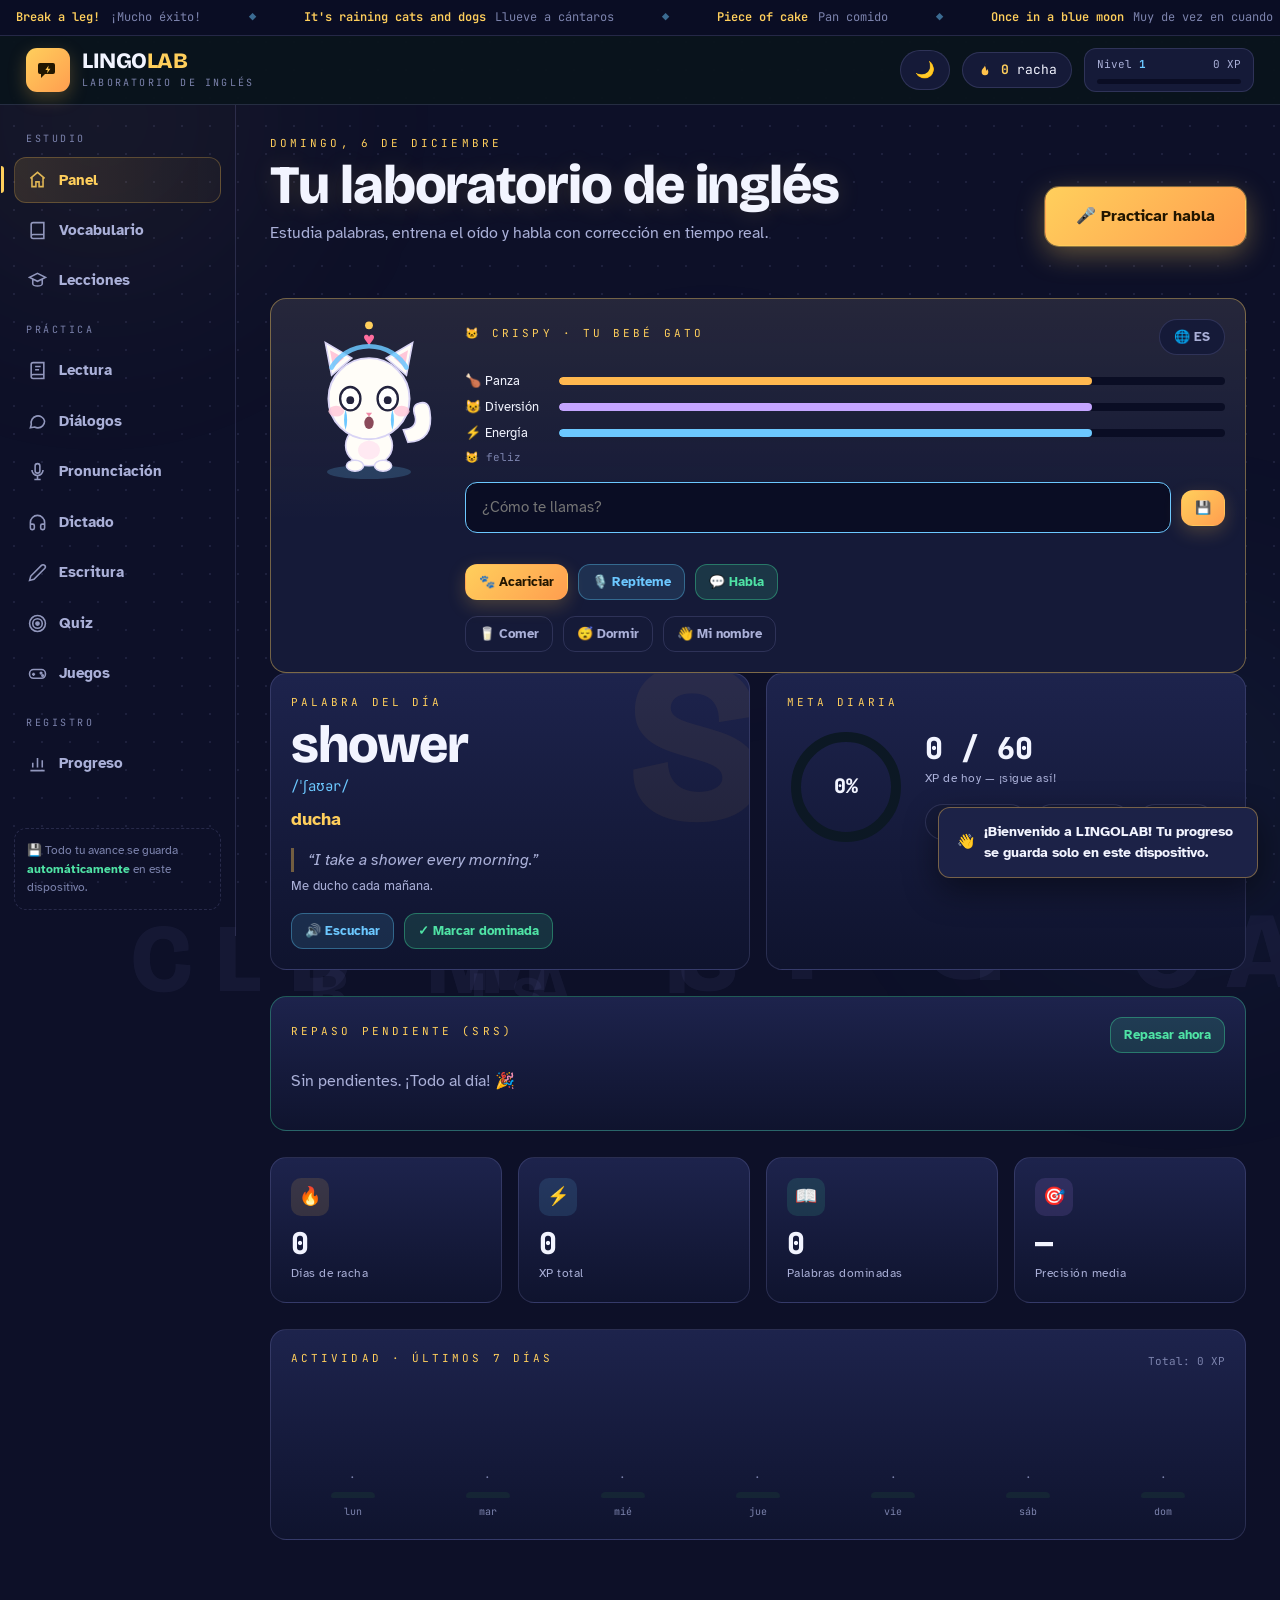
==== commit eb5a16ed: "LingoLab v8: 30 cuentos, 30 dialogos, Crispy 2.0, juegos, PWA offline" ====
--- a/index.html
+++ b/index.html
@@ -7,10 +7,12 @@
 <link rel="preconnect" href="https://fonts.googleapis.com">
 <link rel="preconnect" href="https://fonts.gstatic.com" crossorigin>
 <link href="https://fonts.googleapis.com/css2?family=Bricolage+Grotesque:opsz,wght@12..96,400;12..96,600;12..96,800&family=Atkinson+Hyperlegible:ital,wght@0,400;0,700;1,400&family=JetBrains+Mono:wght@400;600;800&display=swap" rel="stylesheet">
-<style>:root{--bg:#0d1028;--bg2:#12173a;--panel:#151a38;--panel2:#1c2247;--line:rgba(178,178,255,.16);--ink:#f2f4ff;--mut:#aab0d8;--dim:#7c83ad;--amber:#ffcf5c;--amber2:#ff9e4f;--mint:#4fe3a5;--coral:#ff7d7d;--sky:#6cc8ff;--lilac:#c4a5ff;--disp:"Bricolage Grotesque",sans-serif;--body:"Atkinson Hyperlegible",sans-serif;--mono:"JetBrains Mono",monospace;--r-lg:16px;--r-md:12px;--r-sm:8px;}*{margin:0;padding:0;box-sizing:border-box}html{scroll-behavior:smooth}body{background:var(--bg);color:var(--ink);font-family:var(--body);font-size:16px;line-height:1.55;overflow-x:hidden}button{font:inherit;color:inherit;background:none;border:none;cursor:pointer}input,textarea,select{font:inherit;color:var(--ink)}::selection{background:rgba(255,194,75,.35)}::-webkit-scrollbar{width:10px;height:10px}::-webkit-scrollbar-thumb{background:#22384d;border-radius:6px}::-webkit-scrollbar-track{background:transparent}:focus-visible{outline:2px solid var(--amber);outline-offset:2px;border-radius:4px}.bg-grid{position:fixed;inset:0;z-index:-3;background-image:radial-gradient(rgba(178,178,255,.10) 1px,transparent 1.4px);background-size:28px 28px}.glow{position:fixed;border-radius:50%;filter:blur(110px);z-index:-2;pointer-events:none;opacity:.55}.glow.a{width:560px;height:560px;left:-180px;top:-160px;background:radial-gradient(circle,rgba(255,207,92,.15),transparent 65%)}.glow.b{width:640px;height:640px;right:-220px;bottom:-220px;background:radial-gradient(circle,rgba(108,200,255,.12),transparent 65%)}.glow.c{width:400px;height:400px;left:40%;top:35%;background:radial-gradient(circle,rgba(196,165,255,.10),transparent 60%)}#bgLetters span{position:absolute;font-family:var(--disp);font-weight:800;color:#9d9df5;opacity:.06;bottom:-15%;animation:floatUp linear infinite}@keyframes floatUp{from{transform:translateY(0) rotate(-6deg)}to{transform:translateY(-130vh) rotate(10deg)}}.ticker{background:#0b1520;border-bottom:1px solid var(--line);overflow:hidden;height:36px;display:flex;align-items:center;position:relative;z-index:50}.ticker-track{display:flex;gap:3rem;width:max-content;animation:tick 55s linear infinite;font-family:var(--mono);font-size:12px;color:var(--mut);white-space:nowrap;padding-left:1rem}.ticker:hover .ticker-track{animation-play-state:paused}.ticker-track b{color:var(--amber);font-weight:600}.ticker-track i{color:var(--dim);font-style:normal;margin-left:.6rem}.ticker-track .sep{color:var(--sky);opacity:.5}@keyframes tick{to{transform:translateX(-50%)}}header.top{position:sticky;top:0;z-index:40;background:rgba(10,20,29,.96);border-bottom:1px solid var(--line);display:flex;align-items:center;justify-content:space-between;padding:12px 26px;gap:16px}.brand{display:flex;align-items:center;gap:12px}.brand .mark{width:44px;height:44px;border-radius:11px;background:linear-gradient(135deg,var(--amber),var(--amber2));display:grid;place-items:center;box-shadow:0 6px 18px rgba(255,194,75,.25);transition:transform .25s}.brand:hover .mark{transform:rotate(-6deg) scale(1.06)}.brand h1{font-family:var(--disp);font-weight:800;font-size:22px;letter-spacing:-.02em;line-height:1}.brand h1 em{font-style:normal;color:var(--amber)}.brand small{display:block;font-family:var(--mono);font-size:10px;color:var(--dim);letter-spacing:.22em;text-transform:uppercase;margin-top:3px}.hud{display:flex;align-items:center;gap:12px}.pill{display:flex;align-items:center;gap:8px;background:var(--panel);border:1px solid var(--line);border-radius:999px;padding:7px 14px;font-family:var(--mono);font-size:13px}.pill svg{flex-shrink:0}.pill.streak b{color:var(--amber)}.lvlbox{min-width:170px;background:var(--panel);border:1px solid var(--line);border-radius:12px;padding:7px 12px}.lvlbox .t{display:flex;justify-content:space-between;font-family:var(--mono);font-size:11px;color:var(--mut)}.lvlbox .t b{color:var(--sky)}.lvl-track{height:5px;background:#0c1824;border-radius:99px;margin-top:6px;overflow:hidden}.lvl-track i{display:block;height:100%;background:linear-gradient(90deg,var(--sky),var(--mint));border-radius:99px;transition:width .6s cubic-bezier(.2,.8,.3,1)}.shell{display:grid;grid-template-columns:236px 1fr;max-width:1440px;margin:0 auto;min-height:calc(100vh - 100px)}nav.side{padding:26px 14px;border-right:1px solid var(--line);position:sticky;top:69px;height:calc(100vh - 69px);display:flex;flex-direction:column;gap:4px}nav.side .nav-label{font-family:var(--mono);font-size:10px;letter-spacing:.25em;color:var(--dim);text-transform:uppercase;padding:0 12px;margin:14px 0 6px}nav.side .nav-label:first-child{margin-top:0}.nav-btn{display:flex;align-items:center;gap:12px;padding:11px 13px;border-radius:var(--r-md);color:var(--mut);font-weight:700;font-size:14.5px;border:1px solid transparent;transition:all .2s;position:relative;text-align:left;width:100%}.nav-btn svg{flex-shrink:0;opacity:.85}.nav-btn:hover{background:rgba(91,201,245,.07);color:var(--ink);transform:translateX(3px)}.nav-btn.active{background:linear-gradient(90deg,rgba(255,194,75,.13),rgba(255,194,75,.04));color:var(--amber);border-color:rgba(255,194,75,.25)}.nav-btn.active::before{content:"";position:absolute;left:-14px;top:20%;bottom:20%;width:3px;background:var(--amber);border-radius:0 4px 4px 0}.side-foot{margin-top:auto;padding:12px;border:1px dashed var(--line);border-radius:var(--r-md);font-size:12px;color:var(--dim)}.side-foot b{color:var(--mint)}main{padding:30px 34px 70px;max-width:1120px;width:100%}.view{animation:viewIn .45s cubic-bezier(.2,.8,.3,1)}@keyframes viewIn{from{opacity:0;transform:translateY(14px)}to{opacity:1;transform:none}}.view-head{margin-bottom:26px;display:flex;justify-content:space-between;align-items:flex-end;gap:20px;flex-wrap:wrap}.eyebrow{font-family:var(--mono);font-size:11px;letter-spacing:.28em;text-transform:uppercase;color:var(--amber);display:block;margin-bottom:6px}.view-head h2{font-family:var(--disp);font-weight:800;font-size:clamp(28px,4vw,40px);letter-spacing:-.02em;line-height:1.05}.view-head .sub{color:var(--mut);margin-top:6px;max-width:560px}.card{background:linear-gradient(180deg,#13233480,#0f1c2a80),var(--panel);border:1px solid var(--line);border-radius:var(--r-lg);padding:20px;position:relative;transition:transform .25s,border-color .25s,box-shadow .25s}.card.lift:hover{transform:translateY(-4px);border-color:rgba(255,194,75,.35);box-shadow:0 14px 34px rgba(0,0,0,.35)}.grid{display:grid;gap:16px}.g2{grid-template-columns:repeat(2,1fr)}.g3{grid-template-columns:repeat(3,1fr)}.g4{grid-template-columns:repeat(4,1fr)}.row{display:flex;gap:10px;flex-wrap:wrap;align-items:center}.mg-t{margin-top:16px}.mg-t2{margin-top:26px}.mono{font-family:var(--mono)}.dim{color:var(--dim)}.mut{color:var(--mut)}.stat-n{font-family:var(--mono);font-weight:800;font-size:30px;line-height:1}.stat-l{font-size:12px;color:var(--mut);margin-top:6px;letter-spacing:.04em}.icon-tile{width:38px;height:38px;border-radius:10px;display:grid;place-items:center;font-size:18px;margin-bottom:12px}.btn{display:inline-flex;align-items:center;gap:8px;padding:11px 20px;border-radius:var(--r-md);font-weight:700;font-size:14.5px;border:1px solid transparent;transition:all .18s;white-space:nowrap}.btn:active{transform:scale(.96)}.btn.amber{background:linear-gradient(135deg,var(--amber),var(--amber2));color:#221600;box-shadow:0 6px 18px rgba(255,194,75,.22)}.btn.amber:hover{transform:translateY(-2px);box-shadow:0 10px 26px rgba(255,194,75,.32)}.btn.mint{background:rgba(63,223,159,.14);color:var(--mint);border-color:rgba(63,223,159,.4)}.btn.mint:hover{background:rgba(63,223,159,.24);transform:translateY(-2px)}.btn.sky{background:rgba(91,201,245,.13);color:var(--sky);border-color:rgba(91,201,245,.38)}.btn.sky:hover{background:rgba(91,201,245,.23);transform:translateY(-2px)}.btn.coral{background:rgba(255,110,110,.12);color:var(--coral);border-color:rgba(255,110,110,.35)}.btn.coral:hover{background:rgba(255,110,110,.22)}.btn.ghost{border-color:var(--line);color:var(--mut)}.btn.ghost:hover{color:var(--ink);border-color:#3a5a78;transform:translateY(-2px)}.btn.sm{padding:7px 13px;font-size:13px}.btn.big{padding:16px 30px;font-size:16px;border-radius:14px}.btn.say{padding:6px 9px;border-radius:9px}.btn[disabled]{opacity:.45;pointer-events:none}.chip{display:inline-flex;align-items:center;gap:7px;padding:7px 14px;border-radius:999px;border:1px solid var(--line);background:var(--panel);font-size:13px;font-weight:700;color:var(--mut);transition:all .18s}.chip:hover{color:var(--ink);transform:translateY(-2px);border-color:#3a5a78}.chip.active{background:rgba(255,194,75,.15);border-color:var(--amber);color:var(--amber)}.chips{display:flex;gap:8px;flex-wrap:wrap}input.txt,textarea.txt,select.sel{width:100%;background:#0c1824;border:1px solid var(--line);border-radius:var(--r-md);padding:13px 16px;color:var(--ink);transition:border-color .2s}input.txt:focus,textarea.txt:focus,select.sel:focus{border-color:var(--sky);outline:none}input.range{-webkit-appearance:none;appearance:none;width:100%;height:6px;background:#0c1824;border-radius:99px;outline:none}input.range::-webkit-slider-thumb{-webkit-appearance:none;width:18px;height:18px;border-radius:50%;background:var(--amber);cursor:pointer;box-shadow:0 0 0 4px rgba(255,194,75,.18)}.tag{font-family:var(--mono);font-size:10px;letter-spacing:.14em;text-transform:uppercase;padding:4px 9px;border-radius:6px;font-weight:600}.bar-track{height:7px;background:#0c1824;border-radius:99px;overflow:hidden}.bar-track i{display:block;height:100%;border-radius:99px;transition:width .8s cubic-bezier(.2,.8,.3,1)}.wotd{overflow:hidden}.wotd .ghost-letter{position:absolute;right:-14px;top:-46px;font-family:var(--disp);font-weight:800;font-size:230px;color:rgba(255,194,75,.06);line-height:1;pointer-events:none;user-select:none}.wotd .word{font-family:var(--disp);font-weight:800;font-size:clamp(34px,5vw,52px);letter-spacing:-.02em;line-height:1.05}.wotd .ipa{font-family:var(--mono);color:var(--sky);font-size:14px;margin-top:4px}.wotd .es{color:var(--amber);font-weight:700;margin-top:8px;font-size:18px}.wotd .ex{margin-top:14px;padding-left:14px;border-left:3px solid rgba(255,194,75,.4);color:var(--mut);font-style:italic}.goal-wrap{display:flex;align-items:center;gap:20px}.ring{position:relative;width:118px;height:118px;flex-shrink:0}.ring svg{transform:rotate(-90deg)}.ring .num{position:absolute;inset:0;display:grid;place-items:center;font-family:var(--mono);font-weight:800;font-size:20px}.wcard .w-top{display:flex;justify-content:space-between;align-items:flex-start;gap:8px}.wcard .w-en{font-family:var(--disp);font-weight:800;font-size:21px;letter-spacing:-.01em}.wcard .w-ipa{font-family:var(--mono);font-size:12px;color:var(--sky);margin:3px 0 6px}.wcard .w-es{color:var(--amber);font-weight:700;font-size:15px}.wcard .w-ex{font-size:13px;color:var(--mut);margin-top:10px;padding-top:10px;border-top:1px dashed var(--line)}.wcard .w-foot{display:flex;justify-content:space-between;align-items:center;margin-top:12px}.st{font-family:var(--mono);font-size:10px;letter-spacing:.12em;text-transform:uppercase;padding:4px 9px;border-radius:6px}.st.new{background:rgba(108,130,153,.15);color:var(--dim)}.st.learning{background:rgba(255,194,75,.15);color:var(--amber)}.st.known{background:rgba(63,223,159,.15);color:var(--mint)}.overlay{position:fixed;inset:0;background:rgba(5,10,16,.82);z-index:100;display:grid;place-items:center;padding:20px;animation:fadeIn .25s}.overlay[hidden]{display:none!important}@keyframes fadeIn{from{opacity:0}}.fc-box{width:min(520px,100%)}.flash{perspective:1200px;height:330px;cursor:pointer}.flash-in{position:relative;width:100%;height:100%;transform-style:preserve-3d;transition:transform .55s cubic-bezier(.3,.9,.3,1)}.flash.flip .flash-in{transform:rotateY(180deg)}.fc-face{position:absolute;inset:0;backface-visibility:hidden;border-radius:var(--r-lg);border:1px solid var(--line);padding:28px;display:flex;flex-direction:column;justify-content:center;align-items:center;text-align:center;gap:8px}.fc-face.front{background:linear-gradient(160deg,#17293d,#0f1c2a)}.fc-face.back{background:linear-gradient(160deg,#1d2a17,#101c12);border-color:rgba(63,223,159,.3);transform:rotateY(180deg)}.fc-face .big{font-family:var(--disp);font-weight:800;font-size:38px;line-height:1.1}.hintflip{font-family:var(--mono);font-size:11px;color:var(--dim);position:absolute;bottom:14px;letter-spacing:.14em;text-transform:uppercase}.lv-path{position:relative}.lv-card{cursor:pointer}.lv-card .lv-dot{width:44px;height:44px;border-radius:12px;display:grid;place-items:center;font-family:var(--disp);font-weight:800;font-size:15px;color:#0a141d;flex-shrink:0}.lp-en{font-family:var(--disp);font-weight:700;font-size:clamp(22px,3.4vw,32px);line-height:1.25;margin:22px 0 8px;letter-spacing:-.01em}.lp-es{color:var(--amber);font-size:17px}.lp-track{flex:1;height:7px;background:#0c1824;border-radius:99px;overflow:hidden;min-width:80px}.lp-track i{display:block;height:100%;background:linear-gradient(90deg,var(--amber),var(--mint));transition:width .4s}.mic-wrap{display:flex;flex-direction:column;align-items:center;gap:14px;padding:14px 0}.mic-btn{width:96px;height:96px;border-radius:50%;background:linear-gradient(135deg,var(--coral),#e04e4e);display:grid;place-items:center;box-shadow:0 10px 30px rgba(255,110,110,.3);transition:transform .2s;position:relative}.mic-btn:hover{transform:scale(1.07)}.mic-btn.recording{animation:pulseRing 1.2s ease-out infinite}@keyframes pulseRing{0%{box-shadow:0 0 0 0 rgba(255,110,110,.5)}100%{box-shadow:0 0 0 26px rgba(255,110,110,0)}}.eq{display:flex;gap:5px;height:34px;align-items:flex-end}.eq i{width:6px;background:var(--sky);border-radius:4px;height:6px;transition:height .2s}.eq.on i{animation:eqJump .7s ease-in-out infinite alternate}.eq i:nth-child(2){animation-delay:.12s}.eq i:nth-child(3){animation-delay:.24s}.eq i:nth-child(4){animation-delay:.06s}.eq i:nth-child(5){animation-delay:.3s}.eq i:nth-child(6){animation-delay:.18s}.eq i:nth-child(7){animation-delay:.02s}@keyframes eqJump{from{height:6px}to{height:32px}}.phrase-big{font-family:var(--disp);font-weight:700;font-size:clamp(22px,3.4vw,33px);text-align:center;line-height:1.25;letter-spacing:-.01em}.chipw{display:inline-block;padding:6px 12px;margin:4px;border-radius:9px;font-weight:700;font-size:15px;cursor:pointer;transition:transform .15s}.chipw:hover{transform:translateY(-2px) scale(1.04)}.chipw.ok{background:rgba(63,223,159,.16);color:var(--mint);border:1px solid rgba(63,223,159,.4)}.chipw.near{background:rgba(255,194,75,.16);color:var(--amber);border:1px solid rgba(255,194,75,.4)}.chipw.bad{background:rgba(255,110,110,.16);color:var(--coral);border:1px solid rgba(255,110,110,.4)}.chipw.miss{background:rgba(108,130,153,.12);color:var(--dim);border:1px dashed rgba(108,130,153,.4);text-decoration:line-through}.score-ring{position:relative;width:130px;height:130px;flex-shrink:0}.score-ring svg{transform:rotate(-90deg)}.score-ring .num{position:absolute;inset:0;display:grid;place-items:center;font-family:var(--mono);font-weight:800;font-size:28px}.score-ring .cap{position:absolute;left:0;right:0;bottom:24px;text-align:center;font-family:var(--mono);font-size:9px;letter-spacing:.2em;color:var(--dim);text-transform:uppercase}.story-grid{display:grid;grid-template-columns:repeat(3,1fr);gap:16px}.story-card{cursor:pointer;overflow:hidden}.story-card .cover{height:86px;border-radius:12px;display:flex;align-items:center;justify-content:space-between;padding:14px 16px;margin-bottom:12px;background:linear-gradient(135deg,#1b2f45,#0d1825);border:1px solid var(--line)}.story-card .cover .em{font-size:40px}.story-card h3{font-family:var(--disp);font-weight:800;font-size:18px;line-height:1.2}.story-card .orig{font-family:var(--mono);font-size:11px;color:var(--dim);margin-top:2px}.reader-sent{padding:16px 18px;border:1px solid var(--line);border-radius:var(--r-md);background:#0c1824;margin-top:10px;transition:border-color .2s}.reader-sent.cur{border-color:var(--amber);box-shadow:0 0 0 1px rgba(255,194,75,.35)}.reader-sent.done{border-color:rgba(63,223,159,.45)}.reader-sent .sen-en{font-size:19px;line-height:2;font-weight:700}.reader-sent .sen-es{color:var(--amber);font-size:15px;margin-top:6px}.book{background:linear-gradient(180deg,#101f30,#0c1824);border:1px solid var(--line);border-radius:var(--r-lg);padding:clamp(18px,4vw,38px);margin-top:14px}.book .drop::first-letter{font-family:var(--disp);font-weight:800;font-size:3.1em;float:left;line-height:.9;padding-right:8px;color:var(--amber)}.bk{font-family:Georgia,"Times New Roman",serif;font-size:clamp(18px,2.4vw,21px);line-height:2.05;text-align:justify;margin:0 0 1.1em}.ph{border-radius:6px;padding:2px 3px;cursor:pointer;transition:background .25s;border-bottom:2px solid transparent}.ph:hover{background:rgba(91,201,245,.14)}.ph.cur{background:rgba(255,194,75,.14);border-bottom-color:var(--amber)}.ph.ok{background:rgba(63,223,159,.10)}.ph.low{background:rgba(255,110,110,.10)}.ph .pill{display:inline-block;font-family:var(--mono);font-size:10px;font-weight:700;border-radius:99px;padding:1px 8px;margin-left:6px;vertical-align:2px}.pill.good{background:rgba(63,223,159,.18);color:var(--mint)}.pill.mid{background:rgba(255,194,75,.18);color:var(--amber)}.pill.bad{background:rgba(255,110,110,.18);color:var(--coral)}.ph .rep{display:inline-block;font-size:12px;opacity:.55;margin-left:4px;cursor:pointer}.ph .rep:hover{opacity:1;transform:scale(1.15)}.ph-es{display:block;font-family:var(--body);font-size:14.5px;color:var(--amber);text-align:left;margin-top:2px}.live-dot{display:inline-block;width:9px;height:9px;border-radius:50%;background:var(--coral);margin-right:7px;animation:blink 1.1s infinite}@keyframes blink{50%{opacity:.25}}#rdLast{display:flex;gap:8px;flex-wrap:wrap;margin-top:10px;min-height:26px}#rdLast .ln{font-family:var(--mono);font-size:11px;padding:3px 10px;border-radius:99px;border:1px solid var(--line);color:var(--mut)}.chat{display:flex;flex-direction:column;gap:10px;margin-top:14px}.msg{max-width:82%;padding:12px 16px;border-radius:16px;line-height:1.9;font-size:17px;cursor:pointer;transition:all .2s;border:1px solid var(--line);position:relative}.msg.a{align-self:flex-start;background:#13253a;border-bottom-left-radius:5px}.msg.b{align-self:flex-end;background:#17301f;border-color:rgba(63,223,159,.3);border-bottom-right-radius:5px}.msg.cur{border-color:var(--amber);box-shadow:0 0 0 1px rgba(255,194,75,.4)}.msg.done{opacity:.92}.msg .who{display:flex;align-items:center;gap:7px;font-family:var(--mono);font-size:10.5px;letter-spacing:.1em;color:var(--dim);margin-bottom:5px;text-transform:uppercase}.msg .who .av{font-size:17px}.msg.b .who{color:var(--mint)}.msg .dg-es{color:var(--amber);font-size:14px;margin-top:5px;line-height:1.5}.msg .dg-words span.rw{display:inline;padding:1px 2px;border-radius:5px;cursor:pointer}.msg .dg-words span.rw:hover{background:rgba(91,201,245,.2)}.msg .acts{position:absolute;top:8px;right:10px;display:flex;gap:4px;opacity:.55}.msg .acts:hover{opacity:1}.msg .acts button{font-size:12px;padding:2px 6px;border-radius:7px;border:1px solid var(--line);background:#0c1824}#dgLast{display:flex;gap:8px;flex-wrap:wrap;margin-top:10px;min-height:26px}#dgLast .ln{font-family:var(--mono);font-size:11px;padding:3px 10px;border-radius:99px;border:1px solid var(--line);color:var(--mut)}.dg-story{background:linear-gradient(180deg,#101f30,#0c1824);border:1px solid var(--line);border-radius:var(--r-lg);padding:clamp(16px,3vw,28px);margin-top:14px;font-family:Georgia,serif;font-size:17px;line-height:1.9;font-style:italic;color:var(--mut)}.dg-story b{color:var(--amber);font-style:normal}.rw{display:inline-block;padding:2px 4px;margin:1px;border-radius:7px;cursor:pointer;transition:all .15s;border-bottom:2px solid transparent}.rw:hover{background:rgba(91,201,245,.15);transform:translateY(-1px)}.rw.ok{background:rgba(63,223,159,.16);color:var(--mint);border-bottom-color:var(--mint)}.rw.bad{background:rgba(255,110,110,.13);color:var(--coral)}.rw.looked{outline:1px dashed rgba(91,201,245,.6)}#wordTip{position:fixed;z-index:400;background:#0d1826f2;border:1px solid rgba(91,201,245,.35);border-radius:9px;padding:5px 10px;box-shadow:0 10px 26px rgba(0,0,0,.5);max-width:190px;font-size:12px;line-height:1.35}#wordTip .wt-en{font-weight:800;font-size:13px;display:inline}#wordTip .wt-es{color:var(--amber);font-weight:700;display:inline;margin-left:6px}#wordTip .row{margin-top:4px!important;gap:4px!important}#wordTip .btn{padding:2px 8px!important;font-size:11px!important}#wordTip[hidden]{display:none!important}#wordTip .wt-en{font-weight:800;font-size:16px}#wordTip .wt-es{color:var(--amber);font-weight:700}.page-dots{display:flex;gap:6px;flex-wrap:wrap}.page-dots i{width:26px;height:8px;border-radius:99px;background:#152535}.page-dots i.done{background:var(--mint)}.page-dots i.cur{background:var(--amber)}@media(max-width:1080px){.story-grid{grid-template-columns:repeat(2,1fr)}}@media(max-width:640px){.story-grid{grid-template-columns:1fr}}.q-opt{display:block;width:100%;text-align:left;padding:15px 18px;border:1px solid var(--line);border-radius:var(--r-md);background:var(--panel);font-size:16px;font-weight:700;margin-top:10px;transition:all .18s}.q-opt:hover{border-color:var(--sky);transform:translateX(5px)}.q-opt.good{background:rgba(63,223,159,.15);border-color:var(--mint);color:var(--mint)}.q-opt.wrong{background:rgba(255,110,110,.14);border-color:var(--coral);color:var(--coral);animation:shake .35s}@keyframes shake{25%{transform:translateX(-6px)}75%{transform:translateX(6px)}}.q-timer{height:8px;background:#0c1824;border-radius:99px;overflow:hidden;margin:14px 0 22px}.q-timer i{display:block;height:100%;background:linear-gradient(90deg,var(--mint),var(--amber));transition:width .1s linear}.q-prompt{font-family:var(--disp);font-weight:800;font-size:clamp(28px,4vw,42px);letter-spacing:-.02em;margin-top:8px}.ach{display:flex;gap:14px;align-items:center}.ach .ic{width:48px;height:48px;border-radius:12px;display:grid;place-items:center;font-size:23px;flex-shrink:0;background:rgba(255,194,75,.12);border:1px solid rgba(255,194,75,.25)}.ach.locked{opacity:.4;filter:grayscale(.9)}.ach .nm{font-weight:700;font-size:15px}.ach .ds{font-size:12.5px;color:var(--mut)}#toasts{position:fixed;bottom:22px;right:22px;z-index:300;display:flex;flex-direction:column;gap:10px}.toast{background:var(--panel2);border:1px solid rgba(255,194,75,.4);border-radius:var(--r-md);padding:13px 18px;font-size:14px;font-weight:700;box-shadow:0 12px 34px rgba(0,0,0,.45);display:flex;gap:10px;align-items:center;animation:toastIn .35s cubic-bezier(.2,.9,.3,1.3);max-width:320px}@keyframes toastIn{from{opacity:0;transform:translateX(40px)}}.toast.out{opacity:0;transform:translateX(40px);transition:all .35s}#floatLayer{position:fixed;inset:0;pointer-events:none;z-index:290}.xp-float{position:absolute;font-family:var(--mono);font-weight:800;color:var(--amber);font-size:17px;animation:floatXP 1.4s ease-out forwards;text-shadow:0 2px 10px rgba(0,0,0,.5)}@keyframes floatXP{from{opacity:0;transform:translateY(8px)}20%{opacity:1}to{opacity:0;transform:translateY(-60px)}}#confetti{position:fixed;inset:0;pointer-events:none;z-index:280}@media(max-width:1080px){.g4{grid-template-columns:repeat(2,1fr)}.g3{grid-template-columns:repeat(2,1fr)}}@media(max-width:980px){.shell{grid-template-columns:1fr}nav.side{position:fixed;bottom:0;left:0;right:0;top:auto;height:auto;flex-direction:row;overflow-x:auto;padding:8px 10px;background:rgba(10,20,29,.98);border-right:none;border-top:1px solid var(--line);z-index:60;gap:2px}nav.side .nav-label,.side-foot{display:none}.nav-btn{flex-direction:column;gap:4px;font-size:10.5px;padding:8px 11px;min-width:70px;justify-content:center}.nav-btn.active::before{left:15%;right:15%;top:auto;bottom:-8px;width:auto;height:3px;border-radius:4px 4px 0 0}main{padding:22px 18px 120px}.hud .pill.streak span.lbl{display:none}}@media(max-width:640px){.g2,.g3,.g4{grid-template-columns:1fr}.lvlbox{min-width:130px}.view-head{align-items:flex-start}}</style>
-<style>:root{--focus:#ffc24b;--ok:#3fdf9f;--warn:#ffc24b;--bad:#ff6e6e;}[data-theme="light"]{--bg:#f5f3ff;--bg2:#ffffff;--panel:#ffffff;--panel2:#efeaff;--line:rgba(60,50,140,.14);--ink:#1c1440;--mut:#4d4480;--dim:#7a72a8;--amber:#d9930d;--amber2:#c26a12;--mint:#0d8a56;--coral:#d63d3d;--sky:#0b6cb8;--lilac:#6a3fd4;}[data-theme="light"] body{background:var(--bg);color:var(--ink)}[data-theme="light"] header.top{background:rgba(255,255,255,.95)}[data-theme="light"] .bg-grid{background-image:radial-gradient(rgba(20,60,100,.10) 1px,transparent 1.4px)}[data-theme="light"] .glow{opacity:.25}[data-theme="light"] input.txt,[data-theme="light"] textarea.txt,[data-theme="light"] select.sel{background:#fff;color:var(--ink)}[data-theme="light"] .card{background:linear-gradient(180deg,#ffffff,#f2f7fc)}[data-theme="light"] .msg.a{background:#e8f2fc}[data-theme="light"] .msg.b{background:#e4f7ec}@media (prefers-reduced-motion:reduce){*,*::before,*::after{animation-duration:.001s!important;transition-duration:.001s!important}html{scroll-behavior:auto}}.sr-only{position:absolute;width:1px;height:1px;overflow:hidden;clip:rect(0 0 0 0);white-space:nowrap}#themeBtn{font-size:16px}#srsCard{border-color:rgba(63,223,159,.35)}#srsCard .chip{cursor:default}</style>
-<style>.stat-n,.mono,.pill,.q-prompt,#xpLabel{font-variant-numeric:tabular-nums}#view-panel{display:flex;flex-direction:column}#view-panel[hidden]{display:none!important}#view-panel .view-head{order:0}#view-panel #crispyCard{order:1}#view-panel .grid.g2{order:2}#view-panel #srsCard{order:3}#view-panel .grid.g4{order:4}#view-panel .card.mg-t2:last-child{order:5}#view-panel .view-head h2{font-size:clamp(34px,5vw,54px);text-shadow:0 2px 24px rgba(255,207,92,.15)}#view-panel .view-head .btn.big{box-shadow:0 8px 28px rgba(255,207,92,.35),0 0 0 1px rgba(255,207,92,.4)}#view-panel .view-head .btn.big:hover{box-shadow:0 12px 36px rgba(255,207,92,.5),0 0 0 1px rgba(255,207,92,.6)}#crispyCard{border:1px solid rgba(255,207,92,.4);background:linear-gradient(180deg,rgba(255,207,92,.07),transparent 60%),var(--panel)}#crispyCard.xp-jump #crispyArt{animation:xjump .6s cubic-bezier(.2,.9,.3,1.4)}@keyframes xjump{0%{transform:translateY(0) rotate(0)}40%{transform:translateY(-16px) rotate(-6deg)}70%{transform:translateY(2px) rotate(4deg)}100%{transform:none}}.btn,.chip,.q-opt,.nav-btn{transition:transform .16s,box-shadow .2s,background .2s,border-color .2s}.btn:active,.chip:active,.q-opt:active{transform:scale(.97)}.chip{min-height:36px}.q-opt{padding:16px 18px}#qScore{background:var(--panel);border:1px solid var(--line);border-radius:999px;padding:7px 14px}.combo-pop{animation:cpop .45s cubic-bezier(.2,.9,.3,1.5)}@keyframes cpop{0%{transform:scale(1)}45%{transform:scale(1.25) rotate(-2deg)}100%{transform:scale(1)}}.skel{border-radius:12px;background:linear-gradient(100deg,var(--panel2) 40%,rgba(178,178,255,.18) 50%,var(--panel2) 60%);background-size:200% 100%;animation:shim 1.3s linear infinite;min-height:20px}@keyframes shim{to{background-position:-200% 0}}.book{max-width:68ch;margin-left:auto;margin-right:auto}@media(max-width:980px){nav.side{scroll-snap-type:x mandatory}.nav-btn{scroll-snap-align:center;min-height:56px;min-width:76px}#themeBtn{min-height:44px}}#gamesBox [data-gm]:hover{transform:translateY(-5px) rotate(-.5deg);border-color:rgba(255,207,92,.5);box-shadow:0 14px 34px rgba(0,0,0,.4),0 0 22px rgba(255,207,92,.12)}#memGrid .card{min-height:96px;font-size:16px}#memGrid .card[data-open]{border-color:var(--sky);box-shadow:0 0 16px rgba(108,200,255,.25)}.q-timer{height:10px}.pop-in{animation:popIn .4s cubic-bezier(.2,.9,.3,1.2)}@keyframes popIn{from{opacity:0;transform:translateY(12px) scale(.98)}to{opacity:1;transform:none}}#dicPlays{background:var(--panel);border:1px solid var(--line);border-radius:999px;padding:7px 14px;font-family:var(--mono);font-size:12px;color:var(--mut)}.diff-legend{display:flex;gap:12px;flex-wrap:wrap;font-size:12px;color:var(--mut);margin-top:10px}.diff-legend i{display:inline-block;width:10px;height:10px;border-radius:50%;margin-right:5px}#lessonPlayer{border-color:rgba(255,207,92,.35)}.lp-en{text-shadow:0 2px 18px rgba(108,200,255,.12)}.mic-btn{min-width:96px;min-height:96px}.score-ring{filter:drop-shadow(0 6px 20px rgba(0,0,0,.4))}.overlay{backdrop-filter:blur(3px)}.fc-face{box-shadow:0 20px 50px rgba(0,0,0,.45)}.ticker-track{animation-duration:70s}::-webkit-scrollbar-thumb{background:#2c3563}.ticker{background:#0a0d24}.lvl-track,input.txt,textarea.txt,select.sel,input.range,.bar-track,.lp-track,.reader-sent,.msg .acts button,.q-timer{background-color:#0a0d24}.book{background:linear-gradient(180deg,#171c44,#0a0d24)}.dg-story{background:linear-gradient(180deg,#171c44,#0a0d24)}.page-dots i{background:#232a55}.card{background:linear-gradient(180deg,rgba(38,44,96,.5),rgba(10,13,36,.5)),var(--panel)}.msg.a{background:#1a2150}.fc-face.front{background:linear-gradient(160deg,#1d2452,#0d1130)}.fc-face.back{background:linear-gradient(160deg,#123a2c,#0c1a20)}[data-theme="light"] .lvl-track,[data-theme="light"] input.txt,[data-theme="light"] textarea.txt,[data-theme="light"] select.sel,[data-theme="light"] input.range,[data-theme="light"] .bar-track,[data-theme="light"] .lp-track,[data-theme="light"] .reader-sent,[data-theme="light"] .msg .acts button,[data-theme="light"] .q-timer,[data-theme="light"] .ticker{background-color:#e4e0f7}[data-theme="light"] .book,[data-theme="light"] .dg-story{background:linear-gradient(180deg,#ffffff,#efeaff)}[data-theme="light"] .msg.a{background:#e6e2fb}[data-theme="light"] .msg.b{background:#dff5e9}[data-theme="light"] .page-dots i{background:#cfc8ee}</style>
+<link rel="stylesheet" href="css/app.css">
+<link rel="stylesheet" href="css/themes.css">
+<link rel="stylesheet" href="css/overhaul.css">
+<link rel="manifest" href="pwa/manifest.webmanifest">
 <meta name="theme-color" content="#0a141d">
+<link rel="icon" href="pwa/icon-192.png">
 </head>
 <body>
 
@@ -526,79 +528,15 @@
   </div>
 </div>
 
-<script>"use strict"; const $=id=>document.getElementById(id);const escH=s=>String(s).replace(/&/g,"&amp;").replace(/</g,"&lt;").replace(/>/g,"&gt;");const escA=s=>String(s).replace(/&/g,"&amp;").replace(/"/g,"&quot;").replace(/</g,"&lt;");const shuffle=a=>{a=a.slice();for(let i=a.length-1;i>0;i--){const j=Math.floor(Math.random()*(i+1));[a[i],a[j]]=[a[j],a[i]];}return a;};const todayStr=()=>new Date().toISOString().slice(0,10);const yestStr=()=>{const d=new Date();d.setDate(d.getDate()-1);return d.toISOString().slice(0,10);};const dayKey=n=>{const d=new Date();d.setDate(d.getDate()-n);return d.toISOString().slice(0,10);};function toast(msg,icon){icon=icon||"✨";const t=document.createElement("div");t.className="toast";t.innerHTML="<span>"+icon+"</span><span>"+escH(msg)+"</span>";$("toasts").appendChild(t);setTimeout(()=>{t.classList.add("out");setTimeout(()=>t.remove(),400);},3400);}function floatXP(n){const f=document.createElement("div");f.className="xp-float";f.textContent="+"+n+" XP";f.style.left=(window.innerWidth-180+Math.random()*80)+"px";f.style.top="90px";$("floatLayer").appendChild(f);setTimeout(()=>f.remove(),1500);} const confCv=$("confetti"),confCtx=confCv.getContext("2d");let confP=[],confRunning=false;function sizeConf(){confCv.width=innerWidth;confCv.height=innerHeight;}sizeConf();addEventListener("resize",sizeConf);function confetti(){const cols=["#ffcf5c","#4fe3a5","#6cc8ff","#ff7d7d","#c4a5ff"];for(let i=0;i<130;i++){confP.push({x:innerWidth/2+(Math.random()-.5)*220,y:innerHeight*.3,vx:(Math.random()-.5)*9,vy:-(3+Math.random()*7),g:.22,s:4+Math.random()*5,c:cols[i%5],r:Math.random()*6,vr:(Math.random()-.5)*.3,life:90+Math.random()*50});}if(!confRunning){confRunning=true;confLoop();}}function confLoop(){confCtx.clearRect(0,0,confCv.width,confCv.height);confP=confP.filter(p=>p.life>0);confP.forEach(p=>{p.x+=p.vx;p.y+=p.vy;p.vy+=p.g;p.r+=p.vr;p.life--;confCtx.save();confCtx.translate(p.x,p.y);confCtx.rotate(p.r);confCtx.fillStyle=p.c;confCtx.globalAlpha=Math.min(1,p.life/40);confCtx.fillRect(-p.s/2,-p.s/2,p.s,p.s);confCtx.restore();});if(confP.length)requestAnimationFrame(confLoop);else{confRunning=false;confCtx.clearRect(0,0,confCv.width,confCv.height);}} const VOCAB={"Esenciales":[["hello","hola","həˈloʊ","Hello! It's great to see you.","¡Hola! Qué gusto verte."],["please","por favor","pliːz","Please, take a seat.","Por favor, toma asiento."],["thank you","gracias","θæŋk juː","Thank you for your help.","Gracias por tu ayuda."],["sorry","lo siento","ˈsɑːri","Sorry, I didn't mean to.","Lo siento, no fue mi intención."],["friend","amigo / amiga","frend","She is my best friend.","Ella es mi mejor amiga."],["family","familia","ˈfæməli","Family always comes first.","La familia siempre va primero."],["time","tiempo / hora","taɪm","What time is it?","¿Qué hora es?"],["today","hoy","təˈdeɪ","Today is a beautiful day.","Hoy es un día hermoso."],["tomorrow","mañana","təˈmɑːroʊ","See you tomorrow!","¡Nos vemos mañana!"],["people","gente / personas","ˈpiːpl","Many people live in this city.","Mucha gente vive en esta ciudad."]],"Comida":[["breakfast","desayuno","ˈbrekfəst","Breakfast is my favorite meal.","El desayuno es mi comida favorita."],["water","agua","ˈwɔːtər","A glass of water, please.","Un vaso de agua, por favor."],["bread","pan","bred","This bread is freshly baked.","Este pan está recién horneado."],["chicken","pollo","ˈtʃɪkɪn","The chicken soup smells great.","La sopa de pollo huele genial."],["fruit","fruta","fruːt","Eat more fruit every day.","Come más fruta cada día."],["hungry","hambriento","ˈhʌŋɡri","I'm so hungry right now!","¡Tengo muchísima hambre ahora!"],["taste","sabor","teɪst","This cake has an amazing taste.","Este pastel tiene un sabor increíble."],["dinner","cena","ˈdɪnər","Dinner is ready, come to the table.","La cena está lista, ven a la mesa."],["delicious","delicioso","dɪˈlɪʃəs","The dinner was absolutely delicious.","La cena estaba absolutamente deliciosa."],["recipe","receta","ˈresəpi","This recipe is from my grandmother.","Esta receta es de mi abuela."]],"Viajes":[["airport","aeropuerto","ˈerpɔːrt","The airport is far from downtown.","El aeropuerto está lejos del centro."],["ticket","boleto / pasaje","ˈtɪkɪt","I bought a one-way ticket.","Compré un boleto de ida."],["luggage","equipaje","ˈlʌɡɪdʒ","My luggage weighs twenty kilos.","Mi equipaje pesa veinte kilos."],["passport","pasaporte","ˈpæspɔːrt","Don't forget your passport.","No olvides tu pasaporte."],["journey","viaje / trayecto","ˈdʒɜːrni","The journey took five hours.","El viaje duró cinco horas."],["abroad","al extranjero","əˈbrɔːd","She moved abroad last year.","Ella se mudó al extranjero el año pasado."],["map","mapa","mæp","Let's check the map again.","Revisemos el mapa otra vez."],["train","tren","treɪn","The train leaves at noon.","El tren sale al mediodía."],["delay","retraso","dɪˈleɪ","The flight has a small delay.","El vuelo tiene un pequeño retraso."],["destination","destino","ˌdestɪˈneɪʃn","We finally reached our destination.","Por fin llegamos a nuestro destino."]],"Trabajo":[["meeting","reunión","ˈmiːtɪŋ","The meeting starts at nine.","La reunión empieza a las nueve."],["deadline","fecha límite","ˈdedlaɪn","The deadline is next Friday.","La fecha límite es el próximo viernes."],["schedule","horario / agenda","ˈskedʒuːl","My schedule is full today.","Mi agenda está llena hoy."],["skill","habilidad","skɪl","Practice improves any skill.","La práctica mejora cualquier habilidad."],["goal","meta / objetivo","ɡoʊl","Set a clear goal and pursue it.","Fija una meta clara y persíguela."],["colleague","colega","ˈkɑːliːɡ","My colleague helped me a lot.","Mi colega me ayudó mucho."],["boss","jefe / jefa","bɔːs","The boss approved the project.","El jefe aprobó el proyecto."],["research","investigación","ˈriːsɜːrtʃ","The research took two years.","La investigación tomó dos años."],["training","capacitación","ˈtreɪnɪŋ","The training was really useful.","La capacitación fue muy útil."],["achievement","logro","əˈtʃiːvmənt","Winning was a huge achievement.","Ganar fue un logro enorme."]],"Emociones":[["happy","feliz","ˈhæpi","I feel happy when I sing.","Me siento feliz cuando canto."],["sad","triste","sæd","The movie made her sad.","La película la puso triste."],["angry","enojado","ˈæŋɡri","Don't be angry, it was an accident.","No te enojes, fue un accidente."],["excited","emocionado","ɪkˈsaɪtɪd","The kids are excited about the trip.","Los niños están emocionados por el viaje."],["worried","preocupado","ˈwɜːrid","She's worried about the exam.","Ella está preocupada por el examen."],["proud","orgulloso","praʊd","We are proud of you.","Estamos orgullosos de ti."],["surprised","sorprendido","sərˈpraɪzd","I was surprised by the news.","Me sorprendió la noticia."],["grateful","agradecido","ˈɡreɪtfl","I'm grateful for your support.","Estoy agradecido por tu apoyo."],["confident","seguro de sí mismo","ˈkɑːnfɪdənt","Practice makes you confident.","La práctica te da seguridad."],["bored","aburrido","bɔːrd","He got bored during the lecture.","Se aburrió durante la charla."]],"Casa y rutina":[["kitchen","cocina","ˈkɪtʃɪn","The kitchen smells wonderful.","La cocina huele de maravilla."],["mirror","espejo","ˈmɪrər","She looked at herself in the mirror.","Ella se miró en el espejo."],["blanket","manta","ˈblæŋkɪt","This blanket is so warm.","Esta manta es muy cálida."],["shower","ducha","ˈʃaʊər","I take a shower every morning.","Me ducho cada mañana."],["chore","tarea doméstica","tʃɔːr","We split the chores evenly.","Repartimos las tareas por igual."],["laundry","lavandería / ropa sucia","ˈlɔːndri","I do the laundry on Sundays.","Lavo la ropa los domingos."],["nap","siesta","næp","A short nap gives you energy.","Una siesta corta te da energía."],["grocery store","supermercado","ˈɡroʊsəri stɔːr","We need to go to the grocery store.","Tenemos que ir al supermercado."],["tidy","ordenado","ˈtaɪdi","Keep your room tidy.","Mantén tu cuarto ordenado."],["routine","rutina","ruːˈtiːn","Exercise is part of my routine.","El ejercicio es parte de mi rutina."]],"Naturaleza":[["mountain","montaña","ˈmaʊntən","The mountain was covered in snow.","La montaña estaba cubierta de nieve."],["river","río","ˈrɪvər","The river flows to the sea.","El río fluye hacia el mar."],["forest","bosque","ˈfɔːrɪst","We hiked through the forest.","Caminamos por el bosque."],["weather","clima","ˈweðər","The weather is perfect today.","El clima está perfecto hoy."],["storm","tormenta","stɔːrm","A big storm is coming tonight.","Se acerca una gran tormenta esta noche."],["sunrise","amanecer","ˈsʌnraɪz","The sunrise was breathtaking.","El amanecer fue impresionante."],["breeze","brisa","briːz","A cool breeze came from the sea.","Una brisa fresca llegó del mar."],["wildlife","fauna","ˈwaɪldlaɪf","The park protects local wildlife.","El parque protege la fauna local."],["rainbow","arcoíris","ˈreɪnboʊ","A rainbow appeared after the rain.","Apareció un arcoíris después de la lluvia."],["shore","orilla / costa","ʃɔːr","Waves reached the shore.","Las olas llegaban a la orilla."]],"Salud":[["headache","dolor de cabeza","ˈhedeɪk","I have a terrible headache.","Tengo un dolor de cabeza terrible."],["fever","fiebre","ˈfiːvər","The child has a high fever.","El niño tiene fiebre alta."],["cough","tos","kɔːf","That cough sounds bad.","Esa tos suena mal."],["medicine","medicina","ˈmedɪsn","Take your medicine after meals.","Toma tu medicina después de comer."],["healthy","saludable","ˈhelθi","Eat healthy and feel great.","Come saludable y siéntete genial."],["exercise","ejercicio","ˈeksərsaɪz","Daily exercise keeps you strong.","El ejercicio diario te mantiene fuerte."],["injury","lesión","ˈɪndʒəri","The player recovered from his injury.","El jugador se recuperó de su lesión."],["appointment","cita","əˈpɔɪntmənt","I have a doctor's appointment.","Tengo una cita con el médico."],["symptom","síntoma","ˈsɪmptəm","Describe your symptoms, please.","Describe tus síntomas, por favor."],["recover","recuperarse","rɪˈkʌvər","She recovered in two weeks.","Se recuperó en dos semanas."]],"Tecnología":[["keyboard","teclado","ˈkiːbɔːrd","This keyboard is very comfortable.","Este teclado es muy cómodo."],["screen","pantalla","skriːn","Clean the screen with a soft cloth.","Limpia la pantalla con un paño suave."],["download","descargar","ˈdaʊnloʊd","Download the app for free.","Descarga la aplicación gratis."],["password","contraseña","ˈpæswɜːrd","Choose a strong password.","Elige una contraseña segura."],["update","actualización","ˈʌpdeɪt","The update fixes several bugs.","La actualización corrige varios errores."],["device","dispositivo","dɪˈvaɪs","Turn off the device at night.","Apaga el dispositivo por la noche."],["wireless","inalámbrico","ˈwɪrləs","These headphones are wireless.","Estos audífonos son inalámbricos."],["browser","navegador","ˈbraʊzər","Open a new browser tab.","Abre una nueva pestaña del navegador."],["file","archivo","faɪl","Save the file before closing.","Guarda el archivo antes de cerrar."],["storage","almacenamiento","ˈstɔːrɪdʒ","My phone is out of storage.","Mi teléfono no tiene almacenamiento."]],"Social":[["party","fiesta","ˈpɑːrti","The party starts at eight.","La fiesta empieza a las ocho."],["joke","chiste / broma","dʒoʊk","He told a funny joke.","Contó un chiste gracioso."],["laugh","reír / risa","læf","Her laugh is contagious.","Su risa es contagiosa."],["invite","invitar","ɪnˈvaɪt","They invited us to dinner.","Nos invitaron a cenar."],["neighbor","vecino / vecina","ˈneɪbər","Our neighbor is very kind.","Nuestro vecino es muy amable."],["stranger","desconocido","ˈstreɪndʒər","Don't accept rides from strangers.","No aceptes viajes de desconocidos."],["crowd","multitud","kraʊd","A crowd gathered in the square.","Una multitud se reunió en la plaza."],["conversation","conversación","ˌkɑːnvərˈseɪʃn","We had a long conversation.","Tuvimos una larga conversación."],["advice","consejo","ədˈvaɪs","Her advice was very helpful.","Su consejo fue muy útil."],["trust","confianza","trʌst","Trust takes time to build.","La confianza toma tiempo en construirse."]],"Adjetivos":[["clever","astuto / inteligente","ˈklevər","That's a clever solution.","Es una solución astuta."],["brave","valiente","breɪv","The brave dog saved the child.","El perro valiente salvó al niño."],["gentle","amable / delicado","ˈdʒentl","She has a gentle voice.","Ella tiene una voz delicada."],["huge","enorme","hjuːdʒ","They live in a huge house.","Viven en una casa enorme."],["narrow","estrecho","ˈnæroʊ","The street is very narrow.","La calle es muy estrecha."],["steep","empinado","stiːp","The hill is quite steep.","La colina es bastante empinada."],["shiny","brillante","ˈʃaɪni","Her new bike is shiny.","Su bici nueva es brillante."],["rough","áspero / agitado","rʌf","The sea was rough yesterday.","El mar estaba agitado ayer."],["smooth","suave / liso","smuːð","The surface feels smooth.","La superficie se siente suave."],["sharp","afilado","ʃɑːrp","Be careful, the knife is sharp.","Cuidado, el cuchillo está afilado."]],"Verbos":[["achieve","lograr","əˈtʃiːv","You can achieve anything.","Puedes lograr lo que sea."],["borrow","pedir prestado","ˈbɑːroʊ","Can I borrow your pen?","¿Puedo pedir prestado tu bolígrafo?"],["build","construir","bɪld","They built a wooden cabin.","Construyeron una cabaña de madera."],["catch","atrapar / tomar","kætʃ","Catch the ball, quick!","¡Atrapa la pelota, rápido!"],["choose","elegir","tʃuːz","Choose your favorite color.","Elige tu color favorito."],["decide","decidir","dɪˈsaɪd","It's time to decide.","Es hora de decidir."],["escape","escapar","ɪˈskeɪp","The cat escaped from the garden.","El gato escapó del jardín."],["gather","reunirse / juntar","ˈɡæðər","We gather every Friday.","Nos reunimos cada viernes."],["guess","adivinar","ɡes","Guess what I bought!","¡Adivina qué compré!"],["improve","mejorar","ɪmˈpruːv","Read daily to improve.","Lee a diario para mejorar."],["join","unirse","dʒɔɪn","Join us for lunch!","¡Únete a almorzar!"],["reach","alcanzar","riːtʃ","We reached the summit at dawn.","Alcanzamos la cima al amanecer."]]};const WORDS=[];Object.entries(VOCAB).forEach(([cat,list],ci)=>list.forEach(w=>WORDS.push({cat,ci,en:w[0],es:w[1],ipa:w[2],ex:w[3],exEs:w[4]})));const SENTENCES={"A1":[["Good morning! How are you?","¡Buenos días! ¿Cómo estás?"],["My name is Ana, nice to meet you.","Me llamo Ana, un gusto conocerte."],["I have two brothers and one sister.","Tengo dos hermanos y una hermana."],["She drinks water every morning.","Ella bebe agua cada mañana."],["The book is on the table.","El libro está sobre la mesa."],["I like music and chocolate ice cream.","Me gusta la música y el helado de chocolate."],["Where is the bathroom, please?","¿Dónde está el baño, por favor?"],["He goes to school by bus.","Él va a la escuela en autobús."],["Today is a very happy day.","Hoy es un día muy feliz."],["Can you help me, please?","¿Puedes ayudarme, por favor?"],["I want to learn English.","Quiero aprender inglés."],["See you tomorrow, my friend.","Hasta mañana, amigo mío."]],"A2":[["I usually wake up at seven o'clock.","Normalmente me despierto a las siete."],["Last summer we traveled to the beach.","El verano pasado viajamos a la playa."],["Could you speak a little slower?","¿Podrías hablar un poco más despacio?"],["I'm looking for a gift for my mother.","Estoy buscando un regalo para mi madre."],["There isn't any milk left in the fridge.","No queda nada de leche en el refrigerador."],["You should wear a coat, it's cold outside.","Deberías usar abrigo, hace frío afuera."],["How long does the movie last?","¿Cuánto dura la película?"],["I have never seen such a beautiful sunset.","Nunca he visto un atardecer tan hermoso."],["Please turn off the lights before leaving.","Por favor apaga las luces antes de salir."],["My sister is taller than me.","Mi hermana es más alta que yo."],["We are going to visit our grandparents on Sunday.","Vamos a visitar a mis abuelos el domingo."],["I forgot my keys at home again.","Olvidé mis llaves en casa otra vez."]],"B1":[["If it rains tomorrow, we will cancel the picnic.","Si llueve mañana, cancelaremos el picnic."],["I've been studying English for three years.","He estado estudiando inglés durante tres años."],["The meeting was postponed until next week.","La reunión fue pospuesta hasta la próxima semana."],["You'd better leave early to avoid the traffic.","Más te vale salir temprano para evitar el tráfico."],["I'm not used to drinking coffee at night.","No estoy acostumbrado a tomar café de noche."],["She asked me whether I had finished the report.","Ella me preguntó si había terminado el informe."],["The more you practice, the faster you improve.","Cuanto más practicas, más rápido mejoras."],["He managed to fix the car by himself.","Él logró arreglar el coche él solo."],["I'd rather stay home than go to that party.","Preferiría quedarme en casa que ir a esa fiesta."],["Despite the storm, the flight arrived on time.","A pesar de la tormenta, el vuelo llegó a tiempo."],["You should take advantage of every opportunity.","Deberías aprovechar cada oportunidad."],["The neighborhood has changed a lot recently.","El vecindario ha cambiado mucho últimamente."]],"B2":[["Had I known about the delay, I would have left earlier.","De haber sabido del retraso, habría salido antes."],["The proposal was turned down by the committee.","La propuesta fue rechazada por el comité."],["I can't put up with this noise any longer.","No puedo soportar este ruido por más tiempo."],["Should you need further information, contact us.","Si necesita más información, contáctenos."],["It's high time we made a decision about this.","Ya es hora de que tomemos una decisión sobre esto."],["He spoke as though he had witnessed the accident.","Habló como si hubiera presenciado el accidente."],["The results fell short of everyone's expectations.","Los resultados quedaron por debajo de las expectativas."],["I wish I hadn't said that during the meeting.","Ojalá no hubiera dicho eso durante la reunión."],["Not only did she win, she also broke the record.","No solo ganó, sino que también rompió el récord."],["We need to come up with a better strategy.","Necesitamos idear una mejor estrategia."],["Little did he know what was about to happen.","Poco sabía él lo que estaba a punto de pasar."],["The issue was dealt with promptly by the team.","El problema fue resuelto con prontitud por el equipo."]],"C1":[["Under no circumstances should you sign that contract.","Bajo ninguna circunstancia deberías firmar ese contrato."],["The theory was met with widespread skepticism.","La teoría fue recibida con escepticismo generalizado."],["Seldom have I encountered such dedication.","Rara vez me he encontrado con tanta dedicación."],["The outcome hinges on a handful of key variables.","El resultado depende de un puñado de variables clave."],["Her argument, however compelling, lacks solid evidence.","Su argumento, por convincente que sea, carece de evidencia sólida."],["We took it for granted that the deal was closed.","Dábamos por hecho que el trato estaba cerrado."],["The report sheds light on previously hidden flaws.","El informe arroja luz sobre fallos antes ocultos."],["He resigned rather than compromise his principles.","Renunció antes que comprometer sus principios."],["In retrospect, the warning signs were obvious.","En retrospectiva, las señales de advertencia eran obvias."],["The policy gave rise to considerable controversy.","La política dio lugar a una controversia considerable."],["Scarcely had we arrived when the alarm went off.","Apenas habíamos llegado cuando sonó la alarma."],["The witness account was nothing short of remarkable.","El relato del testigo fue sencillamente extraordinario."]],"Conversación":[["Long time no see! How have you been?","¡Cuánto sin verte! ¿Cómo has estado?"],["What do you do for a living?","¿A qué te dedicas?"],["I couldn't agree more with you.","Estoy totalmente de acuerdo contigo."],["It's on the tip of my tongue.","Lo tengo en la punta de la lengua."],["Let's grab a coffee and catch up.","Tomemos un café y pongámonos al día."],["No worries, it happens to everyone.","No te preocupes, le pasa a todos."],["I'm really into learning new languages.","Me encanta aprender idiomas nuevos."],["Could you say that one more time?","¿Podrías decir eso una vez más?"],["By the way, did you watch the game?","Por cierto, ¿viste el partido?"],["I'll figure it out, one way or another.","Lo resolveré, de una forma u otra."],["Sounds like a plan, count me in!","¡Suena bien, cuenta conmigo!"],["Break a leg on your presentation!","¡Mucho éxito en tu presentación!"]]};const LEVELS=Object.keys(SENTENCES); const STORIES=[{id:"dracula-shadow",title:"The Shadow of the Castle",orig:"Bram Stoker · Dracula",level:"A1",icon:"🧛",desc:"Un joven visita un castillo oscuro y descubre el secreto del conde.",pages:[{en:["The night is dark and cold.","A young man walks to the old castle."],es:["La noche es oscura y fría.","Un joven camina al castillo viejo."],vocab:{night:"noche",dark:"oscuro/a",cold:"frío/a",young:"joven",walks:"camina",castle:"castillo",old:"viejo/a"}},{en:["Wolves cry far in the forest.","The man is afraid, but he continues."],es:["Los lobos aúllan lejos en el bosque.","El hombre tiene miedo, pero continúa."],vocab:{wolves:"lobos",cry:"aúllan / lloran",far:"lejos",forest:"bosque",afraid:"asustado (tener miedo)",continues:"continúa"}},{en:["A tall count opens the black door.","Welcome to my house, he says."],es:["Un conde alto abre la puerta negra.","Bienvenido a mi casa, dice él."],vocab:{tall:"alto",count:"conde",opens:"abre",door:"puerta",welcome:"bienvenido",house:"casa",says:"dice"}},{en:["The castle is big and silent.","Shadows move on the old walls."],es:["El castillo es grande y silencioso.","Las sombras se mueven en las paredes viejas."],vocab:{big:"grande",silent:"silencioso",shadows:"sombras",move:"se mueven",walls:"paredes"}},{en:["The count is pale and strange.","He never eats and never sleeps."],es:["El conde está pálido y es extraño.","Él nunca come y nunca duerme."],vocab:{pale:"pálido",strange:"extraño",never:"nunca",eats:"come",sleeps:"duerme"}},{en:["The young man sees no mirror.","The count has no reflection."],es:["El joven no ve ningún espejo.","El conde no tiene reflejo."],vocab:{sees:"ve",mirror:"espejo",reflection:"reflejo"}},{en:["At night the count drinks red wine.","But it is not wine, it is blood."],es:["De noche el conde bebe vino rojo.","Pero no es vino, es sangre."],vocab:{drinks:"bebe",red:"rojo",wine:"vino",blood:"sangre"}},{en:["The young man wants to escape.","The door is closed with big chains."],es:["El joven quiere escapar.","La puerta está cerrada con grandes cadenas."],vocab:{wants:"quiere",escape:"escapar",closed:"cerrada",chains:"cadenas"}},{en:["The sun rises over the mountains.","The shadows run away from the light."],es:["El sol sale sobre las montañas.","Las sombras huyen de la luz."],vocab:{sun:"sol",rises:"sale (amanecer)",mountains:"montañas",run:"huyen / corren",away:"lejos / fuera",light:"luz"}},{en:["The man runs to his village.","He is free, and the shadow is gone."],es:["El hombre corre a su aldea.","Está libre, y la sombra se ha ido."],vocab:{runs:"corre",village:"aldea",free:"libre",gone:"se ha ido / desaparecido"}}]},{id:"frankenstein-slave",title:"The Slave of the Creator",orig:"Mary Shelley · Frankenstein",level:"A1",icon:"⚡",desc:"Un científico crea vida, pero su criatura solo quiere un amigo.",pages:[{en:["Victor is a young scientist.","He works day and night in his room."],es:["Víctor es un joven científico.","Trabaja día y noche en su cuarto."],vocab:{scientist:"científico",works:"trabaja",room:"cuarto / habitación"}},{en:["He wants to create a new man.","He uses old parts from graves."],es:["Quiere crear un hombre nuevo.","Usa partes viejas de tumbas."],vocab:{create:"crear",new:"nuevo",uses:"usa",parts:"partes",graves:"tumbas"}},{en:["One stormy night, there is light.","The creature opens its yellow eyes."],es:["Una noche de tormenta, hay luz.","La criatura abre sus ojos amarillos."],vocab:{stormy:"de tormenta",light:"luz",creature:"criatura",opens:"abre",eyes:"ojos",yellow:"amarillo"}},{en:["The creature is big and strong.","But its heart is sad and alone."],es:["La criatura es grande y fuerte.","Pero su corazón está triste y solo."],vocab:{strong:"fuerte",heart:"corazón",sad:"triste",alone:"solo"}},{en:["Victor is afraid and runs away.","The creature cries in the dark."],es:["Víctor tiene miedo y huye.","La criatura llora en la oscuridad."],vocab:{afraid:"asustado",runs:"huye / corre",away:"lejos",cries:"llora",dark:"oscuridad"}},{en:["The creature learns to speak.","It reads books by the fire."],es:["La criatura aprende a hablar.","Lee libros junto al fuego."],vocab:{learns:"aprende",speak:"hablar",reads:"lee",books:"libros",fire:"fuego"}},{en:["Please, make me a friend, it says.","I do not want to be alone."],es:["Por favor, créame un amigo, dice.","No quiero estar solo."],vocab:{make:"crea / haz",friend:"amigo",says:"dice"}},{en:["Victor says no and destroys his work.","The creature is angry and cold."],es:["Víctor dice no y destruye su trabajo.","La criatura está enojada y fría."],vocab:{destroys:"destruye",work:"trabajo",angry:"enojado",cold:"frío"}},{en:["They fight in the snow and ice.","Two slaves of hate and pain."],es:["Pelean en la nieve y el hielo.","Dos esclavos del odio y el dolor."],vocab:{fight:"pelean",snow:"nieve",ice:"hielo",hate:"odio",pain:"dolor"}},{en:["In the end, only silence remains.","The shadow of man must rest."],es:["Al final, solo queda el silencio.","La sombra del hombre debe descansar."],vocab:{end:"final",silence:"silencio",remains:"queda / permanece",rest:"descansar"}}]},{id:"jekyll-night",title:"The Slave of the Night",orig:"R. L. Stevenson · Dr Jekyll & Mr Hyde",level:"A2",icon:"🌙",desc:"Un doctor bueno esconde un monstruo que sale de noche.",pages:[{en:["Dr Jekyll is a good and quiet man.","Everyone in London respects him."],es:["El Dr. Jekyll es un hombre bueno y tranquilo.","Todos en Londres lo respetan."],vocab:{quiet:"tranquilo",everyone:"todos",respects:"respeta"}},{en:["But he has a dark secret.","He makes a strange drink in his lab."],es:["Pero tiene un secreto oscuro.","Prepara una bebida extraña en su laboratorio."],vocab:{secret:"secreto",makes:"prepara / hace",drink:"bebida",lab:"laboratorio"}},{en:["One night he drinks the potion.","Pain runs through his body."],es:["Una noche bebe la poción.","El dolor recorre su cuerpo."],vocab:{potion:"poción",pain:"dolor",runs:"recorre / corre",body:"cuerpo"}},{en:["He changes into a cruel man.","His new name is Mr Hyde."],es:["Se transforma en un hombre cruel.","Su nuevo nombre es Sr. Hyde."],vocab:{changes:"se transforma / cambia",cruel:"cruel",name:"nombre"}},{en:["Hyde walks in the dark streets.","He pushes people and laughs."],es:["Hyde camina por las calles oscuras.","Empuja a la gente y se ríe."],vocab:{streets:"calles",pushes:"empuja",people:"gente",laughs:"se ríe"}},{en:["In the morning, Jekyll returns.","He cries and feels great shame."],es:["Por la mañana, Jekyll regresa.","Llora y siente gran vergüenza."],vocab:{morning:"mañana",returns:"regresa",cries:"llora",shame:"vergüenza"}},{en:["His friend Utterson is worried.","Who is this evil Hyde, he asks."],es:["Su amigo Utterson está preocupado.","Quién es este Hyde malvado, pregunta."],vocab:{friend:"amigo",worried:"preocupado",evil:"malvado",asks:"pregunta"}},{en:["Hyde becomes stronger every night.","Jekyll becomes a slave of Hyde."],es:["Hyde se vuelve más fuerte cada noche.","Jekyll se vuelve esclavo de Hyde."],vocab:{stronger:"más fuerte",every:"cada",slave:"esclavo"}},{en:["Jekyll locks the laboratory door.","He writes his sad confession."],es:["Jekyll cierra con llave la puerta del laboratorio.","Escribe su triste confesión."],vocab:{locks:"cierra con llave",writes:"escribe",confession:"confesión"}},{en:["When the light comes, Hyde is gone.","Only the good doctor remains."],es:["Cuando llega la luz, Hyde se ha ido.","Solo queda el buen doctor."],vocab:{light:"luz",gone:"se ha ido",only:"solo",remains:"queda"}}]},{id:"dorian-mirror",title:"The Cursed Portrait",orig:"Oscar Wilde · Dorian Gray",level:"A2",icon:"🪞",desc:"Un joven hermoso vende su alma; su retrato envejece por él.",pages:[{en:["Dorian is young and very handsome.","His friend paints his portrait."],es:["Dorian es joven y muy apuesto.","Su amigo pinta su retrato."],vocab:{handsome:"apuesto",paints:"pinta",portrait:"retrato"}},{en:["The portrait is beautiful and perfect.","Dorian makes a dark wish."],es:["El retrato es hermoso y perfecto.","Dorian pide un deseo oscuro."],vocab:{beautiful:"hermoso",perfect:"perfecto",wish:"deseo"}},{en:["Let the portrait grow old, he says.","Let me stay young forever."],es:["Deja que el retrato envejezca, dice.","Déjame seguir joven por siempre."],vocab:{grow:"crecer / volverse",old:"viejo",stay:"seguir / quedarse",forever:"por siempre"}},{en:["Dorian lives a selfish life.","He hurts friends and feels nothing."],es:["Dorian vive una vida egoísta.","Lastima a amigos y no siente nada."],vocab:{selfish:"egoísta",hurts:"lastima",feels:"siente",nothing:"nada"}},{en:["But his face never changes.","The portrait hides his dark soul."],es:["Pero su cara nunca cambia.","El retrato esconde su alma oscura."],vocab:{face:"cara",changes:"cambia",hides:"esconde",soul:"alma"}},{en:["One night he looks at the portrait.","It is old, cruel and ugly."],es:["Una noche mira el retrato.","Está viejo, cruel y feo."],vocab:{looks:"mira",ugly:"feo"}},{en:["This monster is me, he cries.","I am a slave of my beauty."],es:["Este monstruo soy yo, llora.","Soy un esclavo de mi belleza."],vocab:{monster:"monstruo",beauty:"belleza"}},{en:["He takes a knife in anger.","He attacks the cursed portrait."],es:["Toma un cuchillo con ira.","Ataca el retrato maldito."],vocab:{knife:"cuchillo",anger:"ira",attacks:"ataca",cursed:"maldito"}},{en:["The servants hear a terrible scream.","They run up the stairs."],es:["Los sirvientes oyen un grito terrible.","Suben corriendo las escaleras."],vocab:{servants:"sirvientes",scream:"grito",stairs:"escaleras"}},{en:["On the floor lies an old man.","On the wall, a young Dorian smiles."],es:["En el suelo yace un anciano.","En la pared, un Dorian joven sonríe."],vocab:{floor:"suelo",lies:"yace",smiles:"sonríe",wall:"pared"}}]},{id:"sherlock-mist",title:"The Hound in the Mist",orig:"A. Conan Doyle · Sherlock Holmes",level:"B1",icon:"🔍",desc:"Holmes y Watson cazan un sabueso fantasma en la niebla.",pages:[{en:["A nervous visitor arrives at Baker Street.","He speaks of a curse on the moor."],es:["Un visitante nervioso llega a Baker Street.","Habla de una maldición en el páramo."],vocab:{nervous:"nervioso",visitor:"visitante",arrives:"llega",curse:"maldición",moor:"páramo"}},{en:["A giant hound hunts the Baskerville family.","Its eyes burn like fire in the mist."],es:["Un sabueso gigante caza a la familia Baskerville.","Sus ojos arden como fuego en la niebla."],vocab:{giant:"gigante",hound:"sabueso",hunts:"caza",burn:"arden",mist:"niebla"}},{en:["Holmes listens in silence and smiles.","There are no ghosts, only men, he says."],es:["Holmes escucha en silencio y sonríe.","No hay fantasmas, solo hombres, dice."],vocab:{listens:"escucha",ghosts:"fantasmas",only:"solo"}},{en:["Watson travels to the dark moor.","The wind cries over the black stones."],es:["Watson viaja al páramo oscuro.","El viento llora sobre las piedras negras."],vocab:{travels:"viaja",wind:"viento",stones:"piedras"}},{en:["Every night he hears terrible steps.","A shadow moves between the rocks."],es:["Cada noche oye pasos terribles.","Una sombra se mueve entre las rocas."],vocab:{steps:"pasos",rocks:"rocas"}},{en:["The neighbor keeps a hungry beast.","He starves it to make it cruel."],es:["El vecino esconde una bestia hambrienta.","La mata de hambre para volverla cruel."],vocab:{neighbor:"vecino",beast:"bestia",hungry:"hambrienta",starves:"mata de hambre"}},{en:["Holmes returns in secret at dawn.","Tonight we catch the slave of fear, he whispers."],es:["Holmes regresa en secreto al amanecer.","Esta noche atrapamos al esclavo del miedo, susurra."],vocab:{secret:"secreto",dawn:"amanecer",catch:"atrapamos",whispers:"susurra",fear:"miedo"}},{en:["The mist opens and the hound jumps.","Watson fires his gun without shaking."],es:["La niebla se abre y el sabueso salta.","Watson dispara su arma sin temblar."],vocab:{jumps:"salta",fires:"dispara",gun:"arma",shaking:"temblar"}},{en:["The monster falls on the wet ground.","Its mouth shines with false fire."],es:["El monstruo cae al suelo mojado.","Su boca brilla con fuego falso."],vocab:{falls:"cae",wet:"mojado",mouth:"boca",shines:"brilla",false:"falso"}},{en:["The curse was only paint and hunger.","Reason breaks the chains of shadow."],es:["La maldición era solo pintura y hambre.","La razón rompe las cadenas de la sombra."],vocab:{paint:"pintura",hunger:"hambre",reason:"razón",breaks:"rompe",chains:"cadenas"}}]},{id:"moby-abyss",title:"The White Shadow of the Sea",orig:"H. Melville · Moby Dick",level:"B1",icon:"🐋",desc:"El capitán Ahab, esclavo de su odio, caza a la ballena blanca.",pages:[{en:["Ishmael joins a whaling ship in winter.","He wants to see the world and forget his sadness."],es:["Ismael se une a un ballenero en invierno.","Quiere ver el mundo y olvidar su tristeza."],vocab:{joins:"se une",ship:"barco",winter:"invierno",forget:"olvidar",sadness:"tristeza"}},{en:["Captain Ahab has one wooden leg.","A white whale took the other one."],es:["El capitán Ahab tiene una pierna de madera.","Una ballena blanca le quitó la otra."],vocab:{wooden:"de madera",leg:"pierna",whale:"ballena",took:"quitó / tomó"}},{en:["Find Moby Dick, Ahab shouts.","I will chase that shadow to hell."],es:["Encuentren a Moby Dick, grita Ahab.","Perseguiré esa sombra hasta el infierno."],vocab:{shouts:"grita",chase:"perseguir",hell:"infierno"}},{en:["The crew becomes a slave of his anger.","Even the kind Starbuck cannot stop him."],es:["La tripulación se vuelve esclava de su ira.","Ni el amable Starbuck puede detenerlo."],vocab:{crew:"tripulación",anger:"ira",kind:"amable",stop:"detener"}},{en:["Storms hit the ship for weeks.","Still Ahab looks at the black sea."],es:["Las tormentas golpean el barco por semanas.","Aun así Ahab mira el mar negro."],vocab:{storms:"tormentas",hit:"golpean",weeks:"semanas",still:"aun así",sea:"mar"}},{en:["One clear morning, a sailor screams.","There she blows, white like death."],es:["Una mañana clara, un marinero grita.","Ahí sopla, blanca como la muerte."],vocab:{clear:"despejada",sailor:"marinero",blows:"sopla",death:"muerte"}},{en:["The white shadow rises from the abyss.","Water and terror cover the boats."],es:["La sombra blanca surge del abismo.","Agua y terror cubren los botes."],vocab:{rises:"surge / se eleva",abyss:"abismo",terror:"terror",cover:"cubren",boats:"botes"}},{en:["Ahab throws his harpoon with hate.","The line pulls him into the deep."],es:["Ahab lanza su arpón con odio.","La cuerda lo arrastra a lo profundo."],vocab:{throws:"lanza",harpoon:"arpón",hate:"odio",pulls:"arrastra",deep:"lo profundo"}},{en:["The great whale breaks the ship.","Wood and men sink into silence."],es:["La gran ballena rompe el barco.","Madera y hombres se hunden en el silencio."],vocab:{breaks:"rompe",sink:"se hunden",silence:"silencio"}},{en:["Only Ishmael floats on a coffin.","The sea keeps slaves and masters alike."],es:["Solo Ismael flota sobre un ataúd.","El mar guarda esclavos y amos por igual."],vocab:{floats:"flota",coffin:"ataúd",keeps:"guarda",masters:"amos",alike:"por igual"}}]},{id:"jane-ash",title:"The House of Whispers",orig:"C. Brontë · Jane Eyre",level:"B2",icon:"🕯️",desc:"Jane, huérfana y pobre, halla amor y un secreto en Thornfield.",pages:[{en:["Jane, poor and orphaned, becomes a governess.","She travels to the gloomy Thornfield Hall."],es:["Jane, pobre y huérfana, se hace institutriz.","Viaja al sombrío Thornfield Hall."],vocab:{poor:"pobre",orphaned:"huérfana",governess:"institutriz",gloomy:"sombrío",hall:"mansión"}},{en:["Her pupil Adele laughs through the corridors.","Yet a strange laugh answers from above."],es:["Su alumna Adele ríe por los pasillos.","Pero una risa extraña responde desde arriba."],vocab:{pupil:"alumna",corridors:"pasillos",yet:"pero / sin embargo",answers:"responde",above:"arriba"}},{en:["Mr Rochester, dark and proud, questions her.","You are no slave to fear, he admits."],es:["El Sr. Rochester, oscuro y orgulloso, la interroga.","No eres esclava del miedo, admite."],vocab:{proud:"orgulloso",questions:"interroga",admits:"admite"}},{en:["At night, whispers crawl behind the walls.","Someone tries to burn the master in his bed."],es:["De noche, susurros se arrastran tras las paredes.","Alguien intenta quemar al amo en su cama."],vocab:{whispers:"susurros",crawl:"se arrastran",behind:"tras",burn:"quemar",master:"amo"}},{en:["Jane saves him from smoke and fire.","Gratitude slowly turns into forbidden love."],es:["Jane lo salva del humo y el fuego.","La gratitud se vuelve lentamente amor prohibido."],vocab:{saves:"salva",smoke:"humo",gratitude:"gratitud",forbidden:"prohibido"}},{en:["He proposes beneath the old chestnut tree.","Her heart, so long chained, trembles."],es:["Él propone matrimonio bajo el viejo castaño.","Su corazón, tanto tiempo encadenado, tiembla."],vocab:{proposes:"propone matrimonio",beneath:"bajo",trembles:"tiembla",chained:"encadenado"}},{en:["On the wedding day, a stranger shouts the truth.","Rochester hides a wife, mad and enslaved by illness."],es:["El día de la boda, un extraño grita la verdad.","Rochester esconde una esposa, loca y esclava de la enfermedad."],vocab:{wedding:"boda",stranger:"extraño",truth:"verdad",mad:"loca",illness:"enfermedad"}},{en:["Jane flees into the cold moor night.","She would rather starve than live as a shadow."],es:["Jane huye a la fría noche del páramo.","Prefiere morir de hambre que vivir como sombra."],vocab:{flees:"huye",rather:"preferiría",starve:"morir de hambre"}},{en:["Thornfield burns; the secret dies in flames.","Rochester, blinded, wanders among ashes."],es:["Thornfield arde; el secreto muere en llamas.","Rochester, ciego, vaga entre cenizas."],vocab:{burns:"arde",flames:"llamas",blinded:"ciego",wanders:"vaga",ashes:"cenizas"}},{en:["Jane returns, free and strong at last.","Love, she learns, must never be a chain."],es:["Jane regresa, libre y fuerte al fin.","El amor, aprende, nunca debe ser cadena."],vocab:{returns:"regresa",chain:"cadena"}}]},{id:"wuthering-echo",title:"Slaves of the Wind",orig:"E. Brontë · Wuthering Heights",level:"B2",icon:"⛈️",desc:"Heathcliff y Catherine, esclavos de un amor salvaje en la colina.",pages:[{en:["On the windy heights, an orphan arrives.","The Earnshaws name him Heathcliff."],es:["En las alturas ventosas, llega un huérfano.","Los Earnshaw lo llaman Heathcliff."],vocab:{windy:"ventosas",heights:"alturas",orphan:"huérfano",name:"llaman"}},{en:["Catherine and he run wild over the moors.","Two souls chained by the same storm."],es:["Catherine y él corren libres por los páramos.","Dos almas encadenadas por la misma tormenta."],vocab:{wild:"libres / salvajes",souls:"almas",storm:"tormenta"}},{en:["Hindley humiliates the dark boy daily.","Heathcliff silently feeds his hatred."],es:["Hindley humilla al muchacho oscuro a diario.","Heathcliff alimenta en silencio su odio."],vocab:{humiliates:"humilla",daily:"a diario",silently:"en silencio",hatred:"odio"}},{en:["Catherine chooses a rich, gentle husband.","I am Heathcliff, she cries too late."],es:["Catherine elige un esposo rico y gentil.","Yo soy Heathcliff, llora demasiado tarde."],vocab:{chooses:"elige",rich:"rico",gentle:"gentil",too:"demasiado",late:"tarde"}},{en:["Betrayed, Heathcliff vanishes into the night.","He returns years later, rich and cold."],es:["Traicionado, Heathcliff desaparece en la noche.","Regresa años después, rico y frío."],vocab:{betrayed:"traicionado",vanishes:"desaparece",later:"después"}},{en:["He buys the Heights and enslaves Hindley.","Revenge is his only warm blanket."],es:["Compra las Cumbres y esclaviza a Hindley.","La venganza es su única manta cálida."],vocab:{buys:"compra",enslaves:"esclaviza",revenge:"venganza"}},{en:["Catherine dies calling his name in fever.","Her ghost scratches at the frozen window."],es:["Catherine muere llamando su nombre con fiebre.","Su fantasma araña la ventana helada."],vocab:{dies:"muere",fever:"fiebre",ghost:"fantasma",scratches:"araña",frozen:"helada"}},{en:["Heathcliff digs for her echo in every grave.","Neither prayer nor wine can free him."],es:["Heathcliff excava buscando su eco en cada tumba.","Ni la oración ni el vino pueden liberarlo."],vocab:{digs:"excava",echo:"eco",grave:"tumba",prayer:"oración",free:"liberar"}},{en:["Old and hollow, he starves himself for love.","Let me go to her, he begs the wind."],es:["Viejo y hueco, se deja morir de hambre por amor.","Déjame ir con ella, ruega al viento."],vocab:{hollow:"hueco",starves:"se deja morir de hambre",begs:"ruega"}},{en:["Villagers swear two shadows walk the moor.","At last, no chain can hold them."],es:["Los aldeanos juran que dos sombras caminan el páramo.","Al fin, ninguna cadena puede retenerlos."],vocab:{villagers:"aldeanos",swear:"juran",hold:"retener"}}]},{id:"time-dark",title:"The Slave of Time",orig:"H. G. Wells · The Time Machine",level:"C1",icon:"⏳",desc:"Un viajero huye al futuro y halla humanidad esclavizada bajo tierra.",pages:[{en:["The inventor unveils a machine of brass and shadow.","I shall ride the very current of time, he declares."],es:["El inventor revela una máquina de latón y sombra.","Cabalgaré la corriente misma del tiempo, declara."],vocab:{inventor:"inventor",unveils:"revela",brass:"latón",current:"corriente",declares:"declara"}},{en:["Levers scream; the laboratory dissolves into grey.","Days flicker past like wounded moths."],es:["Las palancas chirrían; el laboratorio se disuelve en gris.","Los días parpadean como polillas heridas."],vocab:{levers:"palancas",dissolves:"se disuelve",flicker:"parpadean",wounded:"heridas",moths:"polillas"}},{en:["He lands among the fragile, childlike Eloi.","They feast, sing, and fear the dark."],es:["Aterriza entre los frágiles e infantiles Eloi.","Festejan, cantan y temen la oscuridad."],vocab:{lands:"aterriza",fragile:"frágiles",feast:"festejan",fear:"temen"}},{en:["By night, ape-like Morlocks rise from the abyss.","They enslave the Eloi through hunger and dread."],es:["De noche, Morlocks simiescos surgen del abismo.","Esclavizan a los Eloi con hambre y pavor."],vocab:{dread:"pavor"}},{en:["They steal his machine and drag it below.","Without it, he is a slave of eternity."],es:["Roban su máquina y la arrastran abajo.","Sin ella, es un esclavo de la eternidad."],vocab:{steal:"roban",drag:"arrastran",below:"abajo",eternity:"eternidad"}},{en:["He descends with matches trembling in his fist.","Eyes gleam; the underground exhales cold."],es:["Desciende con fósforos temblando en su puño.","Ojos brillan; el subsuelo exhala frío."],vocab:{descends:"desciende",matches:"fósforos",fist:"puño",gleam:"brillan",underground:"subsuelo",exhales:"exhala"}},{en:["Fire, the ancient master, scatters the horde.","He reclaims his machine amid smoke and screams."],es:["El fuego, amo ancestral, dispersa la horda.","Recupera su máquina entre humo y gritos."],vocab:{ancient:"ancestral",scatters:"dispersa",horde:"horda",reclaims:"recupera",amid:"entre"}},{en:["He flees further, to the dying red sun.","Crabs crawl on a silent, blood-colored beach."],es:["Huye más lejos, hacia el sol rojo moribundo.","Cangrejos se arrastran en una playa silenciosa color sangre."],vocab:{dying:"moribundo",crabs:"cangrejos"}},{en:["Time, he understands, devours masters and slaves.","Only kindness might break its jaws."],es:["El tiempo, comprende, devora amos y esclavos.","Solo la bondad podría romper sus fauces."],vocab:{devours:"devora",kindness:"bondad",jaws:"fauces"}},{en:["He returns with two strange flowers as proof.","Yet no one believes the slave who escaped time."],es:["Regresa con dos flores extrañas como prueba.","Pero nadie cree al esclavo que escapó del tiempo."],vocab:{proof:"prueba",believes:"cree",escaped:"escapó"}}]},{id:"invisible-chains",title:"Chains of Shadow",orig:"H. G. Wells · The Invisible Man",level:"C1",icon:"👻",desc:"Griffin logra la invisibilidad y se vuelve esclavo de su poder.",pages:[{en:["A bandaged stranger rents a room in winter.","He demands silence, fire, and solitude."],es:["Un extraño vendado alquila un cuarto en invierno.","Exige silencio, fuego y soledad."],vocab:{bandaged:"vendado",stranger:"extraño",rents:"alquila",demands:"exige",solitude:"soledad"}},{en:["Griffin has erased his own reflection.","Science has made him a living shadow."],es:["Griffin ha borrado su propio reflejo.","La ciencia lo ha vuelto sombra viviente."],vocab:{erased:"ha borrado",reflection:"reflejo",living:"viviente"}},{en:["At first, invisibility tastes like freedom.","He steals, mocks, and vanishes laughing."],es:["Al principio, la invisibilidad sabe a libertad.","Roba, se burla y desaparece riendo."],vocab:{tastes:"sabe",freedom:"libertad",steals:"roba",mocks:"se burla",vanishes:"desaparece"}},{en:["But the village hunts what it cannot see.","Footprints in snow betray the unseen slave."],es:["Pero la aldea caza lo que no puede ver.","Huellas en la nieve delatan al esclavo invisible."],vocab:{hunts:"caza",footprints:"huellas",betray:"delatan",unseen:"invisible"}},{en:["He flees naked through the freezing night.","Power, he learns, is another chain."],es:["Huye desnudo en la noche helada.","El poder, aprende, es otra cadena."],vocab:{naked:"desnudo",freezing:"helada",power:"poder",chain:"cadena"}},{en:["He seeks Kemp, his old fellow student.","Help me rule the shadows, he pleads."],es:["Busca a Kemp, su antiguo condiscípulo.","Ayúdame a gobernar las sombras, suplica."],vocab:{seeks:"busca",fellow:"condiscípulo",rule:"gobernar",pleads:"suplica"}},{en:["Kemp, horrified, summons the police instead.","Reason refuses to kneel before terror."],es:["Kemp, horrorizado, llama a la policía.","La razón se niega a arrodillarse ante el terror."],vocab:{horrified:"horrorizado",summons:"llama / convoca",kneel:"arrodillarse"}},{en:["Griffin declares a reign of invisible terror.","I will strangle the town with unseen hands."],es:["Griffin declara un reinado de terror invisible.","Estrangularé el pueblo con manos invisibles."],vocab:{reign:"reinado",strangle:"estrangular"}},{en:["The crowd traps him with glass and powder.","Beaten hands paint his outline in dust."],es:["La multitud lo atrapa con vidrio y polvo.","Manos golpeadas dibujan su contorno en polvo."],vocab:{crowd:"multitud",traps:"atrapa",beaten:"golpeadas",outline:"contorno",dust:"polvo"}},{en:["Dying, he slowly becomes visible again.","A bruised man sleeps free of shadows at last."],es:["Al morir, lentamente se vuelve visible otra vez.","Un hombre magullado duerme al fin libre de sombras."],vocab:{dying:"al morir",visible:"visible",bruised:"magullado"}}]},{"id":"sleepy-hollow","title":"The Headless Rider","orig":"W. Irving · Sleepy Hollow","level":"A2","icon":"🎃","desc":"Un maestro miedoso cruza el puente viejo… algo lo sigue sin cabeza.","pages":[{"en":["Ichabod is a thin school teacher.","He loves food, songs, and ghost stories."],"es":["Ichabod es un maestro delgado.","Ama la comida, las canciones y los cuentos de fantasmas."],"vocab":{"thin":"delgado","teacher":"maestro","loves":"ama","songs":"canciones","ghost":"fantasma"}},{"en":["He lives in the quiet town of Sleepy Hollow.","Everyone there believes in spirits."],"es":["Vive en el tranquilo pueblo de Sleepy Hollow.","Todos allí creen en espíritus."],"vocab":{"quiet":"tranquilo","town":"pueblo","believes":"creen","spirits":"espíritus"}},{"en":["Ichabod loves the beautiful Katrina.","But Brom, a strong boy, loves her too."],"es":["Ichabod ama a la hermosa Katrina.","Pero Brom, un muchacho fuerte, también la ama."],"vocab":{"beautiful":"hermosa","strong":"fuerte","loves":"ama"}},{"en":["One night there is a big party.","Ichabod eats cake and dances badly."],"es":["Una noche hay una gran fiesta.","Ichabod come pastel y baila mal."],"vocab":{"party":"fiesta","eats":"come","cake":"pastel","dances":"baila","badly":"mal"}},{"en":["Old men tell scary stories by the fire.","A headless rider hunts at night, they say."],"es":["Los ancianos cuentan historias de miedo junto al fuego.","Un jinete sin cabeza caza de noche, dicen."],"vocab":{"scary":"de miedo","fire":"fuego","headless":"sin cabeza","rider":"jinete","hunts":"caza"}},{"en":["Ichabod rides home on his old horse.","The road is dark and silent."],"es":["Ichabod cabalga a casa en su viejo caballo.","El camino está oscuro y silencioso."],"vocab":{"rides":"cabalga","horse":"caballo","road":"camino","silent":"silencioso"}},{"en":["Behind him, hooves sound fast.","A black rider follows without a head!"],"es":["Tras él, cascos suenan rápido.","¡Un jinete negro lo sigue sin cabeza!"],"vocab":{"behind":"tras","hooves":"cascos","fast":"rápido","follows":"sigue","without":"sin"}},{"en":["Ichabod screams and hits the horse.","Run, Gunpowder, run for your life!"],"es":["Ichabod grita y golpea al caballo.","¡Corre, Pólvora, corre por tu vida!"],"vocab":{"screams":"grita","hits":"golpea","run":"corre","life":"vida"}},{"en":["The old bridge is near now.","Spirits cannot cross running water."],"es":["El puente viejo está cerca ahora.","Los espíritus no pueden cruzar agua corriente."],"vocab":{"bridge":"puente","spirits":"espíritus","cross":"cruzar","water":"agua"}},{"en":["In the morning, only a hat remains.","And Brom smiles with Katrina forever."],"es":["Por la mañana, solo queda un sombrero.","Y Brom sonríe con Katrina por siempre."],"vocab":{"morning":"mañana","hat":"sombrero","remains":"queda","smiles":"sonríe","forever":"por siempre"}}]},{"id":"oz-road","title":"The Yellow Road","orig":"L. F. Baum · Oz","level":"A1","icon":"🌈","desc":"Dorothy y su perro siguen el camino amarillo al mago.","pages":[{"en":["Dorothy lives in a gray house.","Her little dog is Toto."],"es":["Dorothy vive en una casa gris.","Su perrito es Toto."],"vocab":{"lives":"vive","gray":"gris","house":"casa","little":"pequeño","dog":"perro"}},{"en":["A big wind takes the house away.","The house flies through the sky."],"es":["Un gran viento se lleva la casa.","La casa vuela por el cielo."],"vocab":{"wind":"viento","takes":"lleva","away":"lejos","flies":"vuela","sky":"cielo"}},{"en":["The house lands in a magic land.","Flowers sing and colors shine."],"es":["La casa aterriza en una tierra mágica.","Las flores cantan y los colores brillan."],"vocab":{"lands":"aterriza","magic":"mágica","land":"tierra","flowers":"flores","shine":"brillan"}},{"en":["A good witch gives a kiss.","It will protect you, she says."],"es":["Una bruja buena le da un beso.","Te protegerá, dice ella."],"vocab":{"witch":"bruja","gives":"da","kiss":"beso","protect":"protegerá","says":"dice"}},{"en":["Follow the yellow road, she says.","The Wizard lives in the green city."],"es":["Sigue el camino amarillo, dice.","El Mago vive en la ciudad verde."],"vocab":{"follow":"sigue","road":"camino","wizard":"mago","green":"verde","city":"ciudad"}},{"en":["Dorothy meets a man of straw.","He wants a brain to think."],"es":["Dorothy conoce a un hombre de paja.","Él quiere un cerebro para pensar."],"vocab":{"meets":"conoce","straw":"paja","wants":"quiere","brain":"cerebro","think":"pensar"}},{"en":["They meet a man of metal.","He wants a warm heart."],"es":["Conocen a un hombre de metal.","Él quiere un corazón cálido."],"vocab":{"metal":"metal","warm":"cálido","heart":"corazón"}},{"en":["A big lion joins the friends.","He is afraid, but he is kind."],"es":["Un gran león se une a los amigos.","Tiene miedo, pero es amable."],"vocab":{"lion":"león","joins":"se une","friends":"amigos","afraid":"miedo","kind":"amable"}},{"en":["The friends walk and sing together.","No slave walks this road alone."],"es":["Los amigos caminan y cantan juntos.","Ningún esclavo camina solo este camino."],"vocab":{"walk":"caminan","sing":"cantan","together":"juntos","alone":"solo"}},{"en":["The green city shines far away.","Home is where the heart smiles."],"es":["La ciudad verde brilla a lo lejos.","El hogar es donde el corazón sonríe."],"vocab":{"shines":"brilla","far":"lejos","home":"hogar","smiles":"sonríe"}}]},{"id":"wonderland-rabbit","title":"Down the Rabbit Hole","orig":"L. Carroll · Alice","level":"A2","icon":"🐇","desc":"Alicia sigue un conejo con reloj y cae a un mundo loco.","pages":[{"en":["Alice sits bored by the river.","A white rabbit runs past her."],"es":["Alicia se sienta aburrida junto al río.","Un conejo blanco pasa corriendo."],"vocab":{"bored":"aburrida","river":"río","rabbit":"conejo","runs":"corre"}},{"en":["The rabbit looks at his watch.","I am late, I am late! he cries."],"es":["El conejo mira su reloj.","¡Llego tarde, llego tarde! llora."],"vocab":{"watch":"reloj","late":"tarde","cries":"llora"}},{"en":["Alice follows him to a hole.","She falls down, down, down."],"es":["Alicia lo sigue a un agujero.","Ella cae abajo, abajo, abajo."],"vocab":{"follows":"sigue","hole":"agujero","falls":"cae","down":"abajo"}},{"en":["She lands in a strange hall.","Many little doors lock every wall."],"es":["Aterriza en un salón extraño.","Muchas puertitas cierran cada pared."],"vocab":{"lands":"aterriza","strange":"extraño","hall":"salón","doors":"puertas","lock":"cierran","wall":"pared"}},{"en":["A small bottle says DRINK ME.","Alice drinks and shrinks fast."],"es":["Una botellita dice BÉBEME.","Alicia bebe y se encoge rápido."],"vocab":{"bottle":"botella","drinks":"bebe","shrinks":"se encoge"}},{"en":["A small cake says EAT ME.","She grows tall like a tree."],"es":["Un pastelito dice CÓMEME.","Ella crece alta como un árbol."],"vocab":{"cake":"pastel","grows":"crece","tall":"alta","tree":"árbol"}},{"en":["A blue caterpillar smokes slowly.","Who are YOU? he asks."],"es":["Una oruga azul fuma despacio.","¿Quién eres TÚ? pregunta."],"vocab":{"caterpillar":"oruga","smokes":"fuma","slowly":"despacio","asks":"pregunta"}},{"en":["Alice drinks tea with a mad hare.","The clock always says tea time."],"es":["Alicia toma té con una liebre loca.","El reloj siempre dice hora del té."],"vocab":{"tea":"té","mad":"loca","hare":"liebre","clock":"reloj","always":"siempre"}},{"en":["The Queen screams for heads.","Alice is not afraid anymore."],"es":["La Reina grita por cabezas.","Alicia ya no tiene miedo."],"vocab":{"queen":"reina","screams":"grita","heads":"cabezas","afraid":"miedo","anymore":"ya"}},{"en":["Alice wakes by the river.","It was all a bright dream."],"es":["Alicia despierta junto al río.","Todo fue un sueño brillante."],"vocab":{"wakes":"despierta","dream":"sueño","bright":"brillante"}}]},{"id":"samurai-honor","title":"The Last Cherry Blossom","orig":"Tale of old Japan","level":"B1","icon":"⚔️","desc":"Un joven samurái debe elegir entre obedecer y proteger su aldea.","pages":[{"en":["Kenji trains with his wooden sword at dawn.","Cherry petals fall like pink snow."],"es":["Kenji entrena con su espada de madera al amanecer.","Pétalos de cerezo caen como nieve rosa."],"vocab":{"trains":"entrena","wooden":"de madera","sword":"espada","petals":"pétalos","snow":"nieve"}},{"en":["The old master watches in silence.","Your arm is fast, but your heart is faster, he says."],"es":["El viejo maestro mira en silencio.","Tu brazo es rápido, pero tu corazón es más rápido, dice."],"vocab":{"master":"maestro","silence":"silencio","fast":"rápido","heart":"corazón"}},{"en":["A cruel lord demands rice from the village.","Winter is coming and the barns are empty."],"es":["Un señor cruel exige arroz de la aldea.","El invierno viene y los graneros están vacíos."],"vocab":{"cruel":"cruel","lord":"señor","demands":"exige","rice":"arroz","village":"aldea","empty":"vacíos"}},{"en":["Kenji must obey his lord by law.","But his mother was born in that village."],"es":["Kenji debe obedecer a su señor por ley.","Pero su madre nació en esa aldea."],"vocab":{"obey":"obedecer","law":"ley","born":"nació"}},{"en":["At night he visits the old temple.","The monk serves bitter tea and wisdom."],"es":["De noche visita el templo viejo.","El monje sirve té amargo y sabiduría."],"vocab":{"temple":"templo","monk":"monje","bitter":"amargo","wisdom":"sabiduría"}},{"en":["A sword without justice is a chain, the monk whispers.","Kenji bows and understands."],"es":["Una espada sin justicia es una cadena, susurra el monje.","Kenji se inclina y comprende."],"vocab":{"justice":"justicia","chain":"cadena","whispers":"susurra","understands":"comprende"}},{"en":["Kenji returns the rice at midnight.","He leaves his sword as payment."],"es":["Kenji devuelve el arroz a medianoche.","Deja su espada como pago."],"vocab":{"returns":"devuelve","midnight":"medianoche","payment":"pago"}},{"en":["The lord's guards arrest him at dawn.","Kenji does not raise his hands."],"es":["Los guardias del señor lo arrestan al amanecer.","Kenji no levanta sus manos."],"vocab":{"guards":"guardias","arrest":"arrestan","raise":"levanta"}},{"en":["The villagers march to the castle together.","Free him, they sing without fear."],"es":["Los aldeanos marchan juntos al castillo.","Libérenlo, cantan sin miedo."],"vocab":{"march":"marchan","castle":"castillo","free":"liberen","fear":"miedo"}},{"en":["The lord frees Kenji in shame.","Honor blooms longer than cherry trees."],"es":["El señor libera a Kenji avergonzado.","El honor florece más que los cerezos."],"vocab":{"frees":"libera","shame":"vergüenza","honor":"honor","blooms":"florece"}}]},{"id":"condor-andes","title":"The Condor's Gift","orig":"Andean legend","level":"A1","icon":"🦅","desc":"Una niña sube la montaña y el gran cóndor le da un regalo.","pages":[{"en":["Lucia lives under the big mountains.","She loves birds and songs."],"es":["Lucía vive bajo las grandes montañas.","Ama los pájaros y las canciones."],"vocab":{"lives":"vive","mountains":"montañas","loves":"ama","birds":"pájaros","songs":"canciones"}},{"en":["Her grandmother is sick in bed.","Lucia wants a magic flower."],"es":["Su abuela está enferma en cama.","Lucía quiere una flor mágica."],"vocab":{"sick":"enferma","bed":"cama","wants":"quiere","flower":"flor"}},{"en":["The flower grows on the high peak.","Only the condor knows the road."],"es":["La flor crece en el pico alto.","Solo el cóndor conoce el camino."],"vocab":{"grows":"crece","high":"alto","peak":"pico","knows":"conoce","road":"camino"}},{"en":["Lucia climbs up in the morning.","The air is cold and thin."],"es":["Lucía sube por la mañana.","El aire es frío y delgado."],"vocab":{"climbs":"sube","morning":"mañana","air":"aire","cold":"frío","thin":"delgado"}},{"en":["A big shadow covers the sun.","The great condor lands near her."],"es":["Una gran sombra cubre el sol.","El gran cóndor aterriza cerca de ella."],"vocab":{"shadow":"sombra","covers":"cubre","sun":"sol","lands":"aterriza","near":"cerca"}},{"en":["Little girl, why do you climb? he asks.","For my grandmother, she answers."],"es":["Niñita, ¿por qué subes? pregunta.","Por mi abuela, responde ella."],"vocab":{"little":"pequeña","climb":"subes","answers":"responde"}},{"en":["The condor opens his huge wings.","Climb on, brave heart, he says."],"es":["El cóndor abre sus enormes alas.","Sube, corazón valiente, dice."],"vocab":{"wings":"alas","brave":"valiente","heart":"corazón","says":"dice"}},{"en":["They fly over clouds and snow.","Lucia laughs with happy tears."],"es":["Vuelan sobre nubes y nieve.","Lucía ríe con lágrimas felices."],"vocab":{"fly":"vuelan","clouds":"nubes","snow":"nieve","laughs":"ríe","tears":"lágrimas"}},{"en":["The flower shines on the peak.","Lucia takes it with soft hands."],"es":["La flor brilla en el pico.","Lucía la toma con manos suaves."],"vocab":{"shines":"brilla","takes":"toma","soft":"suaves","hands":"manos"}},{"en":["Grandmother smiles and is well.","Love flies higher than condors."],"es":["La abuela sonríe y está bien.","El amor vuela más alto que los cóndores."],"vocab":{"smiles":"sonríe","love":"amor","higher":"más alto"}}]},{"id":"viking-compass","title":"The Stone Compass","orig":"Northern saga","level":"B1","icon":"🧭","desc":"Una joven vikinga roba la brújula de piedra y navega a lo desconocido.","pages":[{"en":["Freya mends nets while men plan war.","Her eyes always look past the horizon."],"es":["Freya remienda redes mientras los hombres planean la guerra.","Sus ojos siempre miran más allá del horizonte."],"vocab":{"mends":"remienda","nets":"redes","war":"guerra","horizon":"horizonte"}},{"en":["Her father guards a stone compass.","It points to lands no map remembers."],"es":["Su padre guarda una brújula de piedra.","Apunta a tierras que ningún mapa recuerda."],"vocab":{"guards":"guarda","compass":"brújula","points":"apunta","remembers":"recuerda"}},{"en":["One stormy night Freya takes it.","Forgive me, father, she whispers to the wind."],"es":["Una noche de tormenta Freya la toma.","Perdóname, padre, susurra al viento."],"vocab":{"stormy":"de tormenta","takes":"toma","forgive":"perdóname","whispers":"susurra","wind":"viento"}},{"en":["She sails west with three friends.","The sea is a slave to no king."],"es":["Navega al oeste con tres amigos.","El mar no es esclavo de ningún rey."],"vocab":{"sails":"navega","west":"oeste","sea":"mar","king":"rey"}},{"en":["For days, fog eats the sun.","The crew sings to kill the fear."],"es":["Por días, la niebla devora el sol.","La tripulación canta para matar el miedo."],"vocab":{"fog":"niebla","crew":"tripulación","fear":"miedo"}},{"en":["On the seventh dawn, birds scream.","Land! Land! cries the youngest sailor."],"es":["Al séptimo amanecer, los pájaros gritan.","¡Tierra! ¡Tierra! llora el marinero más joven."],"vocab":{"dawn":"amanecer","birds":"pájaros","sailor":"marinero"}},{"en":["Green cliffs rise from white foam.","Berries shine like red stars."],"es":["Acantilados verdes surgen de espuma blanca.","Bayas brillan como estrellas rojas."],"vocab":{"cliffs":"acantilados","foam":"espuma","berries":"bayas","stars":"estrellas"}},{"en":["Strangers bring bread, not swords.","Freya offers amber for salt."],"es":["Extraños traen pan, no espadas.","Freya ofrece ámbar por sal."],"vocab":{"strangers":"extraños","bread":"pan","swords":"espadas","offers":"ofrece","salt":"sal"}},{"en":["They return before the first snow.","Her father's anger melts into pride."],"es":["Regresan antes de la primera nieve.","La ira de su padre se derrite en orgullo."],"vocab":{"return":"regresan","snow":"nieve","anger":"ira","pride":"orgullo"}},{"en":["The compass now points home.","Courage is the truest north."],"es":["La brújula ahora apunta a casa.","El valor es el verdadero norte."],"vocab":{"home":"casa","courage":"valor","north":"norte"}}]},{"id":"sahara-secret","title":"The Well of Stars","orig":"Desert tale","level":"B2","icon":"🏜️","desc":"Una guía tuareg busca el pozo que solo aparece sin luna.","pages":[{"en":["Amina guides caravans through the dunes.","She reads sand the way others read books."],"es":["Amina guía caravanas por las dunas.","Lee la arena como otros leen libros."],"vocab":{"guides":"guía","caravans":"caravanas","dunes":"dunas","sand":"arena"}},{"en":["Her grandfather spoke of a hidden well.","It opens only on moonless nights, he swore."],"es":["Su abuelo habló de un pozo oculto.","Solo se abre en noches sin luna, juró."],"vocab":{"hidden":"oculto","well":"pozo","moonless":"sin luna","swore":"juró"}},{"en":["A merchant offers gold for its water.","Water that never dries, he dreams aloud."],"es":["Un mercader ofrece oro por su agua.","Agua que nunca se seca, sueña en voz alta."],"vocab":{"merchant":"mercader","gold":"oro","dries":"se seca","dreams":"sueña"}},{"en":["Amina refuses to sell the desert.","Some chains shine like coins, she answers."],"es":["Amina se niega a vender el desierto.","Algunas cadenas brillan como monedas, responde."],"vocab":{"refuses":"se niega","sell":"vender","chains":"cadenas","coins":"monedas"}},{"en":["On the darkest night they ride out.","Three camels, two skins of water, one secret."],"es":["En la noche más oscura cabalgan.","Tres camellos, dos odres de agua, un secreto."],"vocab":{"darkest":"más oscura","ride":"cabalgan","camels":"camellos","secret":"secreto"}},{"en":["The merchant follows in secret.","Greed rides faster than camels."],"es":["El mercader los sigue en secreto.","La codicia cabalga más rápido que los camellos."],"vocab":{"greed":"codicia"}},{"en":["At midnight the sand begins to sing.","Stars fall and open a black mirror."],"es":["A medianoche la arena empieza a cantar.","Las estrellas caen y abren un espejo negro."],"vocab":{"midnight":"medianoche","sing":"cantar","mirror":"espejo"}},{"en":["Amina drinks and fills one skin.","Enough for all, never for sale, she vows."],"es":["Amina bebe y llena un odre.","Suficiente para todos, nunca en venta, jura."],"vocab":{"drinks":"bebe","enough":"suficiente","sale":"venta","vows":"jura"}},{"en":["The merchant dives in with his bags.","The well closes over his greed."],"es":["El mercader se lanza con sus bolsas.","El pozo se cierra sobre su codicia."],"vocab":{"dives":"se lanza","closes":"se cierra"}},{"en":["Amina leads the caravan home.","The desert keeps slaves and freed alike."],"es":["Amina guía la caravana a casa.","El desierto guarda esclavos y libres por igual."],"vocab":{"leads":"guía","keeps":"guarda","freed":"libres","alike":"por igual"}}]},{"id":"mermaid-zanzibar","title":"The Pearl Singer","orig":"Swahili legend","level":"A2","icon":"🧜","desc":"Un pescador oye cantar bajo el mar y halla una sirena herida.","pages":[{"en":["Juma fishes at dawn every day.","His boat is small but his heart is big."],"es":["Juma pesca al amanecer cada día.","Su barca es pequeña pero su corazón es grande."],"vocab":{"fishes":"pesca","dawn":"amanecer","boat":"barca","heart":"corazón"}},{"en":["One morning he hears sweet singing.","It comes from under the blue waves."],"es":["Una mañana oye un dulce canto.","Viene de debajo de las olas azules."],"vocab":{"hears":"oye","singing":"canto","waves":"olas"}},{"en":["A mermaid lies hurt on the sand.","A net holds her silver tail."],"es":["Una sirena yace herida en la arena.","Una red sujeta su cola plateada."],"vocab":{"mermaid":"sirena","hurt":"herida","sand":"arena","net":"red","tail":"cola"}},{"en":["Do not be afraid, Juma says softly.","I will free you now."],"es":["No tengas miedo, dice Juma suave.","Te liberaré ahora."],"vocab":{"afraid":"miedo","softly":"suave","free":"liberaré"}},{"en":["He cuts the net with his knife.","The mermaid cries happy tears."],"es":["Corta la red con su cuchillo.","La sirena llora lágrimas felices."],"vocab":{"cuts":"corta","knife":"cuchillo","tears":"lágrimas"}},{"en":["Take this pearl for your kindness, she sings.","It shines when danger is near."],"es":["Toma esta perla por tu bondad, canta.","Brilla cuando el peligro está cerca."],"vocab":{"pearl":"perla","kindness":"bondad","shines":"brilla","danger":"peligro","near":"cerca"}},{"en":["Juma sells fish and saves money.","He buys medicine for his village."],"es":["Juma vende pescado y ahorra dinero.","Compra medicina para su aldea."],"vocab":{"sells":"vende","fish":"pescado","money":"dinero","medicine":"medicina","village":"aldea"}},{"en":["One night pirates attack the village.","The pearl burns red in his pocket."],"es":["Una noche piratas atacan la aldea.","La perla arde roja en su bolsillo."],"vocab":{"pirates":"piratas","attack":"atacan","burns":"arde","pocket":"bolsillo"}},{"en":["Juma throws the pearl to the sea.","Waves rise and push the pirates away."],"es":["Juma lanza la perla al mar.","Las olas se alzan y empujan a los piratas."],"vocab":{"throws":"lanza","rise":"se alzan","push":"empujan","away":"lejos"}},{"en":["The village is safe and sings.","Kindness returns like the tide."],"es":["La aldea está a salvo y canta.","La bondad regresa como la marea."],"vocab":{"safe":"a salvo","kindness":"bondad","tide":"marea"}}]},{"id":"atlantis-bell","title":"The Bell of Atlantis","orig":"Sea myth","level":"B2","icon":"🔔","desc":"Una buceadora halla una campana que toca sola… y la ciudad despierta.","pages":[{"en":["Mara dives deeper than anyone dares.","Her grandfather vanished in these waters."],"es":["Mara bucea más hondo de lo que nadie se atreve.","Su abuelo desapareció en estas aguas."],"vocab":{"dives":"bucea","deeper":"más hondo","dares":"se atreve","vanished":"desapareció","waters":"aguas"}},{"en":["At forty meters the light turns green.","A bronze bell sleeps in the sand."],"es":["A cuarenta metros la luz se vuelve verde.","Una campana de bronce duerme en la arena."],"vocab":{"light":"luz","bell":"campana","sand":"arena"}},{"en":["Mara touches it; it rings alone.","Sound travels where light cannot."],"es":["Mara la toca; suena sola.","El sonido viaja donde la luz no puede."],"vocab":{"rings":"suena","sound":"sonido","travels":"viaja"}},{"en":["The sand opens like an eye.","Stairs of white stone invite her down."],"es":["La arena se abre como un ojo.","Escalones de piedra blanca la invitan a bajar."],"vocab":{"opens":"se abre","stairs":"escalones","stone":"piedra","invite":"invitan"}},{"en":["A city of glass wakes slowly.","Fishermen with silver eyes stare at her."],"es":["Una ciudad de cristal despierta despacio.","Pescadores de ojos plateados la miran."],"vocab":{"city":"ciudad","glass":"cristal","stare":"miran"}},{"en":["You rang the debt bell, they chant.","One of ours for one of yours, they demand."],"es":["Tocaste la campana de la deuda, corean.","Uno de los nuestros por uno de los tuyos, exigen."],"vocab":{"debt":"deuda","chant":"corean","demand":"exigen"}},{"en":["Mara understands: her grandfather stayed.","He traded his years for their storm wall."],"es":["Mara comprende: su abuelo se quedó.","Cambió sus años por su muro de tormentas."],"vocab":{"understands":"comprende","traded":"cambió","storm":"tormentas","wall":"muro"}},{"en":["Take me instead, Mara offers.","The bell rings twice and accepts."],"es":["Tómame a mí en cambio, ofrece Mara.","La campana suena dos veces y acepta."],"vocab":{"instead":"en cambio","offers":"ofrece","accepts":"acepta"}},{"en":["An old man with her eyes steps forward.","Grandfather! Time kept him young."],"es":["Un anciano con sus ojos avanza.","¡Abuelo! El tiempo lo mantuvo joven."],"vocab":{"steps":"avanza","young":"joven"}},{"en":["They rise together toward the sun.","Some chains break when love pays."],"es":["Suben juntos hacia el sol.","Algunas cadenas se rompen cuando el amor paga."],"vocab":{"rise":"suben","sun":"sol","break":"se rompen","love":"amor"}}]},{"id":"last-library","title":"The Last Library","orig":"A tale for readers","level":"C1","icon":"📚","desc":"En un mundo sin libros, una niña guarda la última biblioteca bajo tierra.","pages":[{"en":["In the gray city, screens replaced every book.","Forgetting became the law of comfort."],"es":["En la ciudad gris, las pantallas reemplazaron cada libro.","Olvidar se volvió la ley de la comodidad."],"vocab":{"screens":"pantallas","replaced":"reemplazaron","forgetting":"olvidar","comfort":"comodidad"}},{"en":["Wren, twelve, inherits a brass key.","Her grandmother's whisper guides her moves."],"es":["Wren, doce años, hereda una llave de latón.","El susurro de su abuela guía sus pasos."],"vocab":{"inherits":"hereda","brass":"latón","whisper":"susurro","guides":"guía"}},{"en":["Beneath the bakery, stairs descend into warmth.","Ten thousand spines breathe in the dark."],"es":["Bajo la panadería, escalones descienden al calor.","Diez mil lomos respiran en la oscuridad."],"vocab":{"beneath":"bajo","descend":"descienden","warmth":"calor","breathe":"respiran"}},{"en":["The Inspectors hunt remaining paper.","Ink, they preach, enslaves the mind."],"es":["Los Inspectores cazan el papel restante.","La tinta, predican, esclaviza la mente."],"vocab":{"hunt":"cazan","remaining":"restante","preach":"predican","enslaves":"esclaviza"}},{"en":["Wren memorizes one poem each night.","Words become birds she cannot cage."],"es":["Wren memoriza un poema cada noche.","Las palabras se vuelven pájaros que no puede enjaular."],"vocab":{"memorizes":"memoriza","poem":"poema","birds":"pájaros","cage":"enjaular"}},{"en":["She teaches fragments to trusted friends.","Each child carries one forbidden verse."],"es":["Enseña fragmentos a amigos de confianza.","Cada niño lleva un verso prohibido."],"vocab":{"teaches":"enseña","trusted":"de confianza","forbidden":"prohibido","verse":"verso"}},{"en":["Betrayed by hunger, she is caught at dawn.","The key burns cold in her fist."],"es":["Traicionada por el hambre, la atrapan al amanecer.","La llave quema fría en su puño."],"vocab":{"betrayed":"traicionada","hunger":"hambre","caught":"atrapan","fist":"puño"}},{"en":["Burn them, orders the pale Inspector.","Wren smiles: they live in us now."],"es":["Quémenlos, ordena el pálido Inspector.","Wren sonríe: ahora viven en nosotros."],"vocab":{"burn":"quemen","orders":"ordena","pale":"pálido"}},{"en":["Forty voices recite in the square.","The fire forgets whom to devour."],"es":["Cuarenta voces recitan en la plaza.","El fuego olvida a quién devorar."],"vocab":{"recite":"recitan","square":"plaza","devour":"devorar"}},{"en":["The city learns to read again.","No wall outlives a whispered tale."],"es":["La ciudad aprende a leer de nuevo.","Ningún muro sobrevive a un cuento susurrado."],"vocab":{"learns":"aprende","outlives":"sobrevive","tale":"cuento"}}]},{"id":"moon-garden","title":"The Moon Garden","orig":"A bedtime tale","level":"A1","icon":"🌙","desc":"Lila planta semillas de noche y el jardín despierta con la luna.","pages":[{"en":["Lila loves night flowers.","She plants seeds after dinner."],"es":["A Lila le encantan las flores nocturnas.","Planta semillas después de cenar."],"vocab":{"loves":"le encantan","flowers":"flores","plants":"planta","seeds":"semillas","dinner":"cena"}},{"en":["Grandpa gives her silver seeds.","Plant them with a song, he says."],"es":["El abuelo le da semillas plateadas.","Plántalas con una canción, dice."],"vocab":{"silver":"plateadas","song":"canción","says":"dice"}},{"en":["Lila sings to the dark soil.","The soil smells like rain."],"es":["Lila le canta a la tierra oscura.","La tierra huele a lluvia."],"vocab":{"sings":"canta","soil":"tierra","smells":"huele","rain":"lluvia"}},{"en":["The moon rises round and kind.","Moonlight touches the garden."],"es":["La luna sale redonda y amable.","La luz de luna toca el jardín."],"vocab":{"moon":"luna","kind":"amable","touches":"toca","garden":"jardín"}},{"en":["Tiny sprouts open silver eyes.","Hello, Lila, they whisper."],"es":["Brotes pequeños abren ojos plateados.","Hola, Lila, susurran."],"vocab":{"sprouts":"brotes","open":"abren","eyes":"ojos","whisper":"susurran"}},{"en":["Bluebells ring soft songs.","Fireflies dance over them."],"es":["Campanillas tocan canciones suaves.","Luciérnagas bailan sobre ellas."],"vocab":{"songs":"canciones","soft":"suaves","dance":"bailan"}},{"en":["A sleepy owl lands near.","Beautiful garden, he hoots."],"es":["Un búho soñoliento aterriza cerca.","Hermoso jardín, ulula."],"vocab":{"sleepy":"soñoliento","owl":"búho","lands":"aterriza","beautiful":"hermoso"}},{"en":["Lila gives him a moonflower.","For your night flights, she says."],"es":["Lila le da una flor lunar.","Para tus vuelos nocturnos, dice."],"vocab":{"gives":"da","flights":"vuelos","night":"nocturnos"}},{"en":["The garden glows till dawn.","Stars clap with tiny hands."],"es":["El jardín brilla hasta el amanecer.","Las estrellas aplauden con manitas."],"vocab":{"glows":"brilla","dawn":"amanecer","stars":"estrellas"}},{"en":["Lila sleeps with a smile.","Dreams smell like moonflowers."],"es":["Lila duerme con sonrisa.","Los sueños huelen a flores lunares."],"vocab":{"sleeps":"duerme","smile":"sonrisa","dreams":"sueños","smell":"huelen"}}]},{"id":"cloud-shepherd","title":"The Cloud Shepherd","orig":"A sky tale","level":"A1","icon":"☁️","desc":"Nico cuida nubes traviesas con un silbato de viento.","pages":[{"en":["Nico lives on a high hill.","He keeps clouds, not sheep."],"es":["Nico vive en una colina alta.","Cuida nubes, no ovejas."],"vocab":{"lives":"vive","hill":"colina","keeps":"cuida","clouds":"nubes","sheep":"ovejas"}},{"en":["His whistle is made of wind.","Clouds come when he calls."],"es":["Su silbato es de viento.","Las nubes vienen cuando llama."],"vocab":{"whistle":"silbato","wind":"viento","calls":"llama"}},{"en":["Morning clouds are white lambs.","They drink sunshine happily."],"es":["Las nubes mañaneras son corderos blancos.","Beben sol felices."],"vocab":{"morning":"mañaneras","lambs":"corderos","drink":"beben","sunshine":"sol"}},{"en":["One gray cloud always runs.","Catch me, shepherd! it laughs."],"es":["Una nube gris siempre corre.","¡Atrápame, pastor! ríe."],"vocab":{"gray":"gris","runs":"corre","catch":"atrapa","laughs":"ríe"}},{"en":["Nico runs after it fast.","Wait for me, little storm!"],"es":["Nico corre tras ella rápido.","¡Espérame, tormentita!"],"vocab":{"after":"tras","fast":"rápido","storm":"tormenta"}},{"en":["The cloud cries rainy tears.","I only want to play, it sobs."],"es":["La nube llora lágrimas de lluvia.","Solo quiero jugar, solloza."],"vocab":{"cries":"llora","tears":"lágrimas","play":"jugar"}},{"en":["Nico hugs the soft cloud.","Play with me, not alone, he says."],"es":["Nico abraza la nube suave.","Juega conmigo, no sola, dice."],"vocab":{"hugs":"abraza","soft":"suave","alone":"sola","says":"dice"}},{"en":["They race across the sky.","Villages below get soft rain."],"es":["Corren por el cielo.","Las aldeas reciben lluvia suave."],"vocab":{"race":"corren","sky":"cielo","rain":"lluvia"}},{"en":["At night clouds sleep in blue.","Nico sings them to rest."],"es":["De noche las nubes duermen en azul.","Nico les canta para dormir."],"vocab":{"night":"noche","sleep":"duermen","sings":"canta","rest":"dormir"}},{"en":["The gray cloud smiles now.","Shepherd of my heart, it sighs."],"es":["La nube gris sonríe ahora.","Pastor de mi corazón, suspira."],"vocab":{"smiles":"sonríe","heart":"corazón"}}]},{"id":"troll-bridge","title":"The Troll Who Charged Tales","orig":"A bridge tale","level":"A1","icon":"🌉","desc":"Bajo el puente, Gruñón no quiere monedas: quiere cuentos.","pages":[{"en":["A troll lives under the bridge.","His name is Grumpy."],"es":["Un troll vive bajo el puente.","Se llama Gruñón."],"vocab":{"lives":"vive","bridge":"puente","name":"llama"}},{"en":["He stops every traveler.","Pay with a story, he growls."],"es":["Detiene a cada viajero.","Paga con un cuento, gruñe."],"vocab":{"stops":"detiene","traveler":"viajero","story":"cuento"}},{"en":["Coins? No! Keep your gold.","Stories feed my heart, he says."],"es":["¿Monedas? ¡No! Guarda tu oro.","Los cuentos alimentan mi corazón, dice."],"vocab":{"gold":"oro","feed":"alimentan","heart":"corazón","says":"dice"}},{"en":["A baker tells of warm bread.","Grumpy smiles a little."],"es":["Un panadero cuenta del pan tibio.","Gruñón sonríe un poco."],"vocab":{"baker":"panadero","bread":"pan","smiles":"sonríe"}},{"en":["A child tells of a lost kite.","Grumpy wipes one tear."],"es":["Un niño cuenta de una cometa perdida.","Gruñón seca una lágrima."],"vocab":{"child":"niño","lost":"perdida","tear":"lágrima"}},{"en":["A sailor tells of wild waves.","Grumpy claps his big hands."],"es":["Un marinero cuenta de olas salvajes.","Gruñón aplaude con sus manotas."],"vocab":{"sailor":"marinero","waves":"olas","hands":"manos"}},{"en":["One day nobody comes.","The bridge stands silent and gray."],"es":["Un día nadie viene.","El puente queda gris y callado."],"vocab":{"nobody":"nadie","silent":"callado","gray":"gris"}},{"en":["Grumpy feels empty inside.","Stories were my sunshine, he sighs."],"es":["Gruñón se siente vacío.","Los cuentos eran mi sol, suspira."],"vocab":{"empty":"vacío","sunshine":"sol"}},{"en":["A small girl brings a book.","Read to me, troll, she asks."],"es":["Una niñita trae un libro.","Léeme, troll, pide."],"vocab":{"brings":"trae","book":"libro","asks":"pide"}},{"en":["Now they trade tales nightly.","The happiest toll in the world."],"es":["Ahora cambian cuentos cada noche.","El peaje más feliz del mundo."],"vocab":{"trade":"cambian","nightly":"cada noche","happy":"feliz"}}]},{"id":"star-whale","title":"The Whale Who Swam the Stars","orig":"A cosmic tale","level":"A2","icon":"🐋","desc":"Una ballena vieja nada al cielo para encender estrellas apagadas.","pages":[{"en":["Old Mara swims the deep sea.","She is the oldest whale alive."],"es":["La vieja Mara nada el mar hondo.","Es la ballena viva más vieja."],"vocab":{"swims":"nada","deep":"hondo","sea":"mar","oldest":"más vieja","alive":"viva"}},{"en":["One night stars begin to fall.","The sky loses its lights."],"es":["Una noche las estrellas caen.","El cielo pierde sus luces."],"vocab":{"stars":"estrellas","fall":"caen","sky":"cielo","lights":"luces"}},{"en":["Mara sings to the dark sky.","Let me help, she hums."],"es":["Mara le canta al cielo oscuro.","Déjame ayudar, tararea."],"vocab":{"sings":"canta","dark":"oscuro","help":"ayudar"}},{"en":["The moon lends a silver road.","Swim up, grandmother, it smiles."],"es":["La luna presta un camino plateado.","Nada arriba, abuela, sonríe."],"vocab":{"moon":"luna","road":"camino","smiles":"sonríe"}},{"en":["Mara beats her mighty tail.","Water turns to clouds of light."],"es":["Mara bate su cola potente.","El agua se vuelve nubes de luz."],"vocab":{"tail":"cola","water":"agua","clouds":"nubes","light":"luz"}},{"en":["She gathers stars in her mouth.","Gently, like lost babies."],"es":["Recoge estrellas en su boca.","Suave, como bebés perdidos."],"vocab":{"mouth":"boca","lost":"perdidos"}},{"en":["She blows them back to the sky.","Each one burns bright again."],"es":["Las sopla de vuelta al cielo.","Cada una arde brillante otra vez."],"vocab":{"burns":"arde","bright":"brillante","again":"otra vez"}},{"en":["The smallest star is afraid.","Hold my fin, Mara sings."],"es":["La estrellita tiene miedo.","Toma mi aleta, canta Mara."],"vocab":{"smallest":"más pequeña","afraid":"miedo","fin":"aleta"}},{"en":["Now the sky shines fully.","Sailors thank the whale's song."],"es":["Ahora el cielo brilla entero.","Los marineros agradecen su canto."],"vocab":{"shines":"brilla","song":"canto"}},{"en":["Mara sleeps among comets.","Even whales can touch heaven."],"es":["Mara duerme entre cometas.","Hasta las ballenas tocan el cielo."],"vocab":{"sleeps":"duerme","heaven":"cielo"}}]},{"id":"witch-apprentice","title":"Soup Spells","orig":"A cozy tale","level":"A2","icon":"🧙","desc":"Pipa mezcla un hechizo con la sopa y la aldea flota un poco.","pages":[{"en":["Pipa learns magic from Granny.","Her wand is a wooden spoon."],"es":["Pipa aprende magia de la Abuela.","Su varita es una cuchara de madera."],"vocab":{"learns":"aprende","magic":"magia","wand":"varita","spoon":"cuchara"}},{"en":["Today: soup for the village.","Carrots, laughs, and thyme."],"es":["Hoy: sopa para la aldea.","Zanahorias, risas y tomillo."],"vocab":{"soup":"sopa","village":"aldea","laughs":"risas"}},{"en":["Pipa adds a flying spell.","Just a pinch, she giggles."],"es":["Pipa agrega un hechizo volador.","Solo una pizca, ríe."],"vocab":{"adds":"agrega","spell":"hechizo","giggles":"ríe"}},{"en":["The pot bubbles blue and gold.","The kitchen smells like clouds."],"es":["La olla burbujea azul y oro.","La cocina huele a nubes."],"vocab":{"pot":"olla","kitchen":"cocina","clouds":"nubes"}},{"en":["Villagers taste one spoon.","Suddenly shoes feel light!"],"es":["Los aldeanos prueban una cucharada.","¡Los zapatos se sienten ligeros!"],"vocab":{"taste":"prueban","shoes":"zapatos","light":"ligeros"}},{"en":["The baker floats to his roof.","My pies! Come back! he laughs."],"es":["El panadero flota a su techo.","¡Mis pays! ¡Vuelvan! ríe."],"vocab":{"floats":"flota","roof":"techo","laughs":"ríe"}},{"en":["Children bounce like balloons.","Best soup ever! they cheer."],"es":["Los niños rebotan como globos.","¡Mejor sopa! vitorean."],"vocab":{"children":"niños","balloons":"globos","cheer":"vitorean"}},{"en":["Granny lands softly laughing.","Too much pinch, little cook!"],"es":["La Abuela aterriza riendo suave.","¡Mucha pizca, cocinera!"],"vocab":{"lands":"aterriza","cook":"cocinera"}},{"en":["Pipa serves grounding bread.","Eat, floaters! Down you go!"],"es":["Pipa sirve pan de aterrizaje.","¡Coman, flotadores! ¡Abajo!"],"vocab":{"bread":"pan","down":"abajo"}},{"en":["The village naps happily.","Magic tastes like carrot soup."],"es":["La aldea duerme feliz.","La magia sabe a sopa de zanahoria."],"vocab":{"tastes":"sabe"}}]},{"id":"dragon-library","title":"The Last Dragon Librarian","orig":"A fireproof tale","level":"B1","icon":"🐉","desc":"Bajo la ciudad, un dragón guarda libros que nadie lee… hasta hoy.","pages":[{"en":["Tom finds a bronze door at midnight.","It breathes warm air like soup."],"es":["Tom halla una puerta de bronce a medianoche.","Respira aire tibio como sopa."],"vocab":{"finds":"halla","door":"puerta","breathes":"respira","warm":"tibio","air":"aire"}},{"en":["Stairs spiral into golden dark.","A dragon snores among shelves."],"es":["Escalones bajan al dorado oscuro.","Un dragón ronca entre estantes."],"vocab":{"stairs":"escalones","snores":"ronca","shelves":"estantes"}},{"en":["Who dares? rumbles the beast.","One eye opens like a lamp."],"es":["¿Quién se atreve? retumba la bestia.","Un ojo se abre como lámpara."],"vocab":{"beast":"bestia","eye":"ojo","lamp":"lámpara"}},{"en":["I love books, Tom whispers.","The dragon laughs smoke rings."],"es":["Amo los libros, susurra Tom.","El dragón ríe anillos de humo."],"vocab":{"books":"libros","laughs":"ríe","smoke":"humo","rings":"anillos"}},{"en":["Then you are hired, boy.","Dust them with your dreams, he orders."],"es":["Quedas contratado, niño.","Empólvalos con tus sueños, ordena."],"vocab":{"hired":"contratado","dreams":"sueños","orders":"ordena"}},{"en":["Tom reads aloud every evening.","Dragons cry at sad endings."],"es":["Tom lee en voz alta cada noche.","Los dragones lloran con finales tristes."],"vocab":{"reads":"lee","evening":"noche","cry":"lloran","endings":"finales"}},{"en":["One book is chained and cold.","Never open the gray one, warns the dragon."],"es":["Un libro está encadenado y frío.","Nunca abras el gris, advierte el dragón."],"vocab":{"chained":"encadenado","cold":"frío","warns":"advierte"}},{"en":["Curiosity burns Tom's fingers.","He opens one forbidden page."],"es":["La curiosidad quema sus dedos.","Abre una página prohibida."],"vocab":{"burns":"quema","forbidden":"prohibida","page":"página"}},{"en":["The page eats the library's light.","Sorry! Tom shouts to the dark."],"es":["La página devora la luz.","¡Perdón! grita Tom a la oscuridad."],"vocab":{"eats":"devora","light":"luz","dark":"oscuridad"}},{"en":["The dragon breathes story-fire.","Light returns; Tom becomes the librarian."],"es":["El dragón sopla fuego de cuentos.","La luz vuelve; Tom se vuelve bibliotecario."],"vocab":{"returns":"vuelve","librarian":"bibliotecario"}}]},{"id":"firebird-feather","title":"The Firebird's Feather","orig":"A slavic tale","level":"B1","icon":"🔥","desc":"Iván roba una pluma ardiente y el bosque entero despierta.","pages":[{"en":["Ivan guards wheat at night.","A light brighter than dawn appears."],"es":["Iván cuida trigo de noche.","Una luz más brillante que el alba aparece."],"vocab":{"guards":"cuida","wheat":"trigo","light":"luz","dawn":"alba"}},{"en":["A firebird lands on the fence.","Her feathers sing like bells."],"es":["Un pájaro de fuego baja a la cerca.","Sus plumas cantan como campanas."],"vocab":{"lands":"baja","fence":"cerca","feathers":"plumas","bells":"campanas"}},{"en":["Ivan catches one fallen feather.","It burns cold in his hand."],"es":["Iván atrapa una pluma caída.","Quema fría en su mano."],"vocab":{"catches":"atrapa","fallen":"caída","burns":"quema","hand":"mano"}},{"en":["The forest wakes around him.","Wolves bow, owls salute."],"es":["El bosque despierta en torno.","Lobos se inclinan, búhos saludan."],"vocab":{"forest":"bosque","wolves":"lobos","owls":"búhos"}},{"en":["A gray wolf speaks slowly.","Thief of light, ride my back."],"es":["Un lobo gris habla despacio.","Ladrón de luz, monta mi lomo."],"vocab":{"speaks":"habla","thief":"ladrón","ride":"monta"}},{"en":["They fly over sleeping rivers.","The feather guides like a star."],"es":["Vuelan sobre ríos dormidos.","La pluma guía como estrella."],"vocab":{"rivers":"ríos","guides":"guía","star":"estrella"}},{"en":["The tsar demands the whole bird.","Bring it, or lose your head!"],"es":["El zar exige el ave entera.","¡Tráela o pierde tu cabeza!"],"vocab":{"demands":"exige","lose":"pierde","head":"cabeza"}},{"en":["Ivan frees the firebird instead.","Fly, sister of dawn, he cries."],"es":["Iván libera al ave en cambio.","Vuela, hermana del alba, llora."],"vocab":{"frees":"libera","instead":"en cambio","cries":"llora"}},{"en":["She gifts him dawn in a jar.","The tsar's gold turns to leaves."],"es":["Ella le regala alba en un frasco.","El oro del zar se vuelve hojas."],"vocab":{"gifts":"regala","gold":"oro","leaves":"hojas"}},{"en":["Ivan returns to his wheat.","Kindness outshines every feather."],"es":["Iván vuelve a su trigo.","La bondad brilla más que plumas."],"vocab":{"returns":"vuelve","kindness":"bondad"}}]},{"id":"goblin-market","title":"The Goblin Market","orig":"A cunning tale","level":"B2","icon":"👺","desc":"En el mercado goblin se paga con recuerdos: Lisa vende uno caro.","pages":[{"en":["Behind the laundry door, bells ring.","The goblin market opens at dusk."],"es":["Tras la puerta del lavadero, suenan campanas.","El mercado goblin abre al atardecer."],"vocab":{"behind":"tras","bells":"campanas","market":"mercado","dusk":"atardecer"}},{"en":["Stalls sell bottled thunder.","Second-hand shadows, half price."],"es":["Puestos venden trueno embotellado.","Sombras de segunda, mitad de precio."],"vocab":{"sell":"venden","shadows":"sombras","price":"precio"}},{"en":["No coins here, snarls a merchant.","We trade in memories, sweet ones cost more."],"es":["Aquí no hay monedas, gruñe un mercader.","Comerciamos recuerdos; los dulces cuestan más."],"vocab":{"trade":"comerciamos","memories":"recuerdos","sweet":"dulces","cost":"cuestan"}},{"en":["Lisa wants medicine for her brother.","Her purse holds three bright summers."],"es":["Lisa quiere medicina para su hermano.","Su bolsa guarda tres veranos brillantes."],"vocab":{"medicine":"medicina","brother":"hermano","summers":"veranos"}},{"en":["A goblin sniffs her happiest day.","Birthday cake, your grandmother singing. Sold?"],"es":["Un goblin huele su día más feliz.","Pastel, tu abuela cantando. ¿Vendido?"],"vocab":{"birthday":"cumpleaños","cake":"pastel","singing":"cantando"}},{"en":["Lisa hugs the memory tight.","This one is not for sale, she says."],"es":["Lisa abraza el recuerdo fuerte.","Este no está en venta, dice."],"vocab":{"hugs":"abraza","tight":"fuerte","sale":"venta","says":"dice"}},{"en":["Then she offers a rainy Monday.","Nobody wants gray hours, they laugh."],"es":["Ofrece un lunes lluvioso.","Nadie quiere horas grises, ríen."],"vocab":{"offers":"ofrece","rainy":"lluvioso","laugh":"ríen"}},{"en":["The smallest goblin weeps softly.","I collect sad days to feel less alone."],"es":["El goblin menor llora suave.","Colecciono días tristes para sentirme menos solo."],"vocab":{"collect":"colecciono","alone":"solo"}},{"en":["Lisa trades Monday for medicine.","Both smile; the bells approve."],"es":["Lisa cambia el lunes por medicina.","Ambos sonríen; las campanas aprueban."],"vocab":{"trades":"cambia","smile":"sonríen","approve":"aprueban"}},{"en":["She keeps her summers burning.","The richest purse holds no coins."],"es":["Guarda sus veranos ardiendo.","La bolsa más rica no lleva monedas."],"vocab":{"keeps":"guarda","richest":"más rica","coins":"monedas"}}]},{"id":"mirror-twins","title":"The Mirror Twins","orig":"A reflecting tale","level":"B2","icon":"🪞","desc":"Nia halla su gemela al otro lado del espejo… y sus mundos se mezclan.","pages":[{"en":["Nia brushes her hair at seven.","The mirror brushes back, late by one second."],"es":["Nia cepilla su pelo a las siete.","El espejo cepilla tarde, un segundo después."],"vocab":{"brushes":"cepilla","hair":"pelo","mirror":"espejo","second":"segundo"}},{"en":["Her reflection winks first.","I am Aina, she mouths silently."],"es":["Su reflejo guiña primero.","Soy Aina, articula en silencio."],"vocab":{"winks":"guiña","silently":"en silencio"}},{"en":["They trade names through glass.","Cold fingers meet warm ones."],"es":["Cambian nombres por el vidrio.","Dedos fríos tocan tibios."],"vocab":{"trade":"cambian","names":"nombres","glass":"vidrio","warm":"tibios"}},{"en":["Aina's world rains upward.","Umbrellas open toward the ground."],"es":["En el mundo de Aina llueve hacia arriba.","Paraguas se abren al suelo."],"vocab":{"rains":"llueve","upward":"hacia arriba","ground":"suelo"}},{"en":["Nia passes a paper boat.","It sails the mirror river slowly."],"es":["Nia pasa un barquito.","Navega lento el río espejo."],"vocab":{"boat":"barquito","sails":"navega","river":"río","slowly":"lento"}},{"en":["Aina returns a starfold letter.","Read it only at midnight, she warns."],"es":["Aina devuelve carta plegada estrella.","Léela solo a medianoche, advierte."],"vocab":{"letter":"carta","midnight":"medianoche","warns":"advierte"}},{"en":["The letter says: we are one.","Halves of a dropped moon, it explains."],"es":["La carta dice: somos una.","Mitades de luna caída, explica."],"vocab":{"halves":"mitades","moon":"luna","explains":"explica"}},{"en":["Both mirrors crack at dawn.","Which side is real? Neither knows."],"es":["Ambos espejos se agrietan al alba.","¿Qué lado es real? Ninguna sabe."],"vocab":{"crack":"se agrietan","dawn":"alba","real":"real"}},{"en":["They step through together.","Two girls, one shared shadow."],"es":["Cruzan juntas.","Dos niñas, una sombra compartida."],"vocab":{"together":"juntas","shared":"compartida","shadow":"sombra"}},{"en":["Now each mirrors the other.","Sisters across every glass."],"es":["Ahora cada una refleja a la otra.","Hermanas en cada vidrio."],"vocab":{"sisters":"hermanas","glass":"vidrio"}}]},{"id":"dream-weaver","title":"The Dreamweaver's Snapped Thread","orig":"A midnight tale","level":"C1","icon":"🌌","desc":"Cuando el hilo de los sueños se rompe, una tejedora debe hilar con recuerdos.","pages":[{"en":["Above the sleeping town, looms hum.","The weaver threads stars into children's sleep."],"es":["Sobre el pueblo dormido, zumban telares.","La tejedora hila estrellas en el sueño infantil."],"vocab":{"looms":"telares","threads":"hila","stars":"estrellas","sleep":"sueño"}},{"en":["Her silver thread snaps at three.","A thousand dreams unravel at once."],"es":["Su hilo de plata se rompe a las tres.","Mil sueños se deshilachan a la vez."],"vocab":{"snaps":"se rompe","unravel":"se deshilachan","once":"a la vez"}},{"en":["Nightmares leak through the cracks.","The town tosses in tangled sheets."],"es":["Pesadillas se filtran por grietas.","El pueblo se revuelve en sábanas enredadas."],"vocab":{"leak":"se filtran","cracks":"grietas","sheets":"sábanas"}},{"en":["The weaver descends, barefoot and furious.","Lend me your kindest memory, she begs each door."],"es":["La tejedora baja, descalza y furiosa.","Préstame tu recuerdo más amable, ruega puerta a puerta."],"vocab":{"barefoot":"descalza","furious":"furiosa","begs":"ruega"}},{"en":["A baker lends first-day snow.","A widow lends her wedding dance."],"es":["Un panadero presta la primera nieve.","Una viuda presta su baile de bodas."],"vocab":{"lends":"presta","snow":"nieve","wedding":"bodas","dance":"baile"}},{"en":["She spins them on a moonlit wheel.","Grief and gold twist into dawn-colored yarn."],"es":["Los hila en rueca de luna.","Pena y oro se tuercen en hilo color alba."],"vocab":{"spins":"hila","grief":"pena","gold":"oro","yarn":"hilo"}},{"en":["She reweaves the torn sky.","Each patch glows with borrowed joy."],"es":["Reteje el cielo rasgado.","Cada parche brilla con alegría prestada."],"vocab":{"sky":"cielo","glows":"brilla","joy":"alegría"}},{"en":["The town dreams in chorus.","A thousand borrowed mornings bloom."],"es":["El pueblo sueña en coro.","Mil mañanas prestadas florecen."],"vocab":{"dreams":"sueña","chorus":"coro","bloom":"florecen"}},{"en":["At dawn she returns every memory.","With interest: one nightmare, mended."],"es":["Al alba devuelve cada recuerdo.","Con interés: una pesadilla, remendada."],"vocab":{"returns":"devuelve","interest":"interés","mended":"remendada"}},{"en":["Her loom now weaves itself.","Kindness, she learns, needs no hands."],"es":["Su telar ahora teje solo.","La bondad, aprende, no necesita manos."],"vocab":{"loom":"telar","kindness":"bondad","hands":"manos"}}]}]; const DIALOGS=[{id:"barista",name:"Maya the Barista",icon:"☕",level:"A1",place:"Sunny Café · morning rush",desc:"Lunes con prisa, un pedido mal y una galleta gratis.",voice:{gender:"f",pitch:1.2,rate:1.0},story:{en:"It is Monday morning and the café is full of sleepy people. You only want one good coffee before work.",es:"Es lunes por la mañana y el café está lleno de gente con sueño. Solo quieres un buen café antes del trabajo."},vocab:{cup:"vaso / taza",oat:"avena",sugar:"azúcar",line:"fila",across:"enfrente",late:"tarde",wrong:"equivocado",mistake:"error",taste:"probar / sabor",cookie:"galleta",change:"cambio (dinero)"},turns:[["A","Good morning! Welcome to Sunny Café.","¡Buenos días! Bienvenido a Sunny Café."],["B","Good morning! One coffee, please.","¡Buenos días! Un café, por favor."],["A","Hot or cold today?","¿Caliente o frío hoy?"],["B","Hot, please. I am very cold.","Caliente, por favor. Tengo mucho frío."],["A","Small, medium, or large?","¿Pequeño, mediano o grande?"],["B","Medium, please.","Mediano, por favor."],["A","With milk or black?","¿Con leche o negro?"],["B","With milk, please.","Con leche, por favor."],["A","Whole milk or oat milk?","¿Leche entera o de avena?"],["B","Oat milk, please.","De avena, por favor."],["A","Sugar? We have white and brown.","¿Azúcar? Tenemos blanca y morena."],["B","Brown sugar, one spoon.","Morena, una cucharada."],["A","Name for the cup?","¿Nombre para el vaso?"],["B","My name is Alex.","Me llamo Alex."],["A","Alex! It is very busy today.","¡Alex! Hoy hay mucha gente."],["B","Yes, the line is very long.","Sí, la fila es muy larga."],["A","Do you work near here?","¿Trabajas cerca de aquí?"],["B","Yes, in the office across the street.","Sí, en la oficina de enfrente."],["A","Are you late for work?","¿Llegas tarde al trabajo?"],["B","A little late, but it is okay.","Un poco tarde, pero está bien."],["A","Your coffee is ready, Sam?","¿Tu café está listo, Sam?"],["B","Sorry, my name is Alex, not Sam.","Perdón, me llamo Alex, no Sam."],["A","Oh no! Is this your cup?","¡Oh no! ¿Este es tu vaso?"],["B","No, that cup says Sam.","No, ese vaso dice Sam."],["A","Let me check the order again.","Déjame revisar el pedido."],["B","Medium oat milk, brown sugar.","Mediano con avena, azúcar morena."],["A","You are right, this is wrong.","Tienes razón, está mal."],["B","No problem, mistakes happen.","No importa, los errores pasan."],["A","I will make a new one fast.","Haré otro nuevo rápido."],["B","Thank you, you are very kind.","Gracias, eres muy amable."],["A","Do you want a cookie too?","¿Quieres una galleta también?"],["B","Yes, a chocolate cookie, please.","Sí, una de chocolate, por favor."],["A","The cookie is free today.","La galleta es gratis hoy."],["B","Really? That is great news!","¿En serio? ¡Qué buena noticia!"],["A","Here is your new coffee.","Aquí está tu café nuevo."],["B","It smells very good.","Huele muy bien."],["A","Taste it, is the milk correct?","Pruébalo, ¿la leche está bien?"],["B","Yes, perfect oat milk taste.","Sí, perfecto sabor a avena."],["A","And the sugar, is it good?","¿Y el azúcar, está bien?"],["B","Just right, thank you.","Justo, gracias."],["A","Sorry again for the mistake.","Perdón otra vez por el error."],["B","Do not worry, I am happy.","No te preocupes, estoy feliz."],["A","Do you come here every day?","¿Vienes aquí cada día?"],["B","Almost every morning, yes.","Casi cada mañana, sí."],["A","Then I will remember your name.","Entonces recordaré tu nombre."],["B","Alex, with oat milk!","¡Alex, con leche de avena!"],["A","Alex with oat milk, promise!","¡Alex con avena, lo prometo!"],["B","Haha, I will test you tomorrow.","Jaja, te pondré a prueba mañana."],["A","Please do! I like a challenge.","¡Hazlo! Me gustan los retos."],["B","Here is five dollars, keep the change.","Aquí tienes cinco dólares, quédate el cambio."],["A","Thank you! Have a nice day.","¡Gracias! Que tengas buen día."],["B","You too, see you tomorrow!","¡Tú también, nos vemos mañana!"],["A","Wait, your cookie! Do not forget.","¡Espera, tu galleta! No la olvides."],["B","Oh thank you, almost forgot!","¡Oh gracias, casi la olvido!"],["A","Enjoy your coffee and cookie.","Disfruta tu café y galleta."],["B","I will, goodbye Maya!","Lo haré, ¡adiós Maya!"],["A","Goodbye Alex, good luck at work!","¡Adiós Alex, suerte en el trabajo!"],["B","Thanks! The coffee is delicious.","¡Gracias! El café está delicioso."],["A","Come back soon, friend!","¡Vuelve pronto, amigo!"],["B","I will, every single morning!","¡Lo haré, cada mañana!"]]},{id:"taxi",name:"Jimmy the Driver",icon:"🚕",level:"A1",place:"Downtown · rush hour",desc:"Tu vuelo sale en una hora y la avenida está bloqueada.",voice:{gender:"m",pitch:0.7,rate:0.95},story:{en:"Your flight leaves in one hour and the avenue is blocked. A friendly driver promises a secret shortcut.",es:"Tu vuelo sale en una hora y la avenida está bloqueada. Un conductor amable promete un atajo secreto."},vocab:{terminal:"terminal",bag:"maleta",heavy:"pesado/a",flight:"vuelo",nervous:"nervioso/a",traffic:"tráfico",shortcut:"atajo",afraid:"con miedo",near:"cerca",airline:"aerolínea",change:"cambio (dinero)",receipt:"recibo",safe:"seguro"},turns:[["A","Hello! Where to, friend?","¡Hola! ¿A dónde, amigo?"],["B","To the airport, please.","Al aeropuerto, por favor."],["A","Terminal one or terminal two?","¿Terminal uno o terminal dos?"],["B","Terminal two, please.","Terminal dos, por favor."],["A","Big bag! Let me help you.","¡Gran maleta! Déjame ayudarte."],["B","Thank you, it is very heavy.","Gracias, es muy pesada."],["A","Are you traveling alone?","¿Viajas solo?"],["B","Yes, only for two days.","Sí, solo por dos días."],["A","Business or vacation?","¿Negocios o vacaciones?"],["B","Business, a short meeting.","Negocios, una reunión corta."],["A","What time is your flight?","¿A qué hora es tu vuelo?"],["B","At ten o'clock.","A las diez."],["A","Oh! It is nine already.","¡Oh! Ya son las nueve."],["B","Yes, I am a little nervous.","Sí, estoy un poco nervioso."],["A","Do not worry, I am fast.","No te preocupes, soy rápido."],["B","But the traffic is terrible!","¡Pero el tráfico es terrible!"],["A","Look at all these cars.","Mira todos estos coches."],["B","Will we arrive on time?","¿Llegaremos a tiempo?"],["A","I know a secret shortcut.","Conozco un atajo secreto."],["B","Really? Please take it!","¿En serio? ¡Tómalo por favor!"],["A","Hold on, here we go!","¡Agárrate, allá vamos!"],["B","Wow, this street is empty.","Guau, esta calle está vacía."],["A","I drive this way every day.","Manejo por aquí cada día."],["B","You are a very good driver.","Eres un muy buen conductor."],["A","How long is your flight?","¿Cuánto dura tu vuelo?"],["B","About three hours.","Unas tres horas."],["A","Do you like to fly?","¿Te gusta volar?"],["B","Yes, I love the window seat.","Sí, me encanta el asiento de ventana."],["A","I am afraid of planes.","Me dan miedo los aviones."],["B","Really? But you drive fast!","¿En serio? ¡Pero manejas rápido!"],["A","Cars I control, planes I do not.","Los coches los controlo, los aviones no."],["B","Haha, that is very true.","Jaja, eso es muy cierto."],["A","Look, the airport is near.","Mira, el aeropuerto está cerca."],["B","Great! I see terminal two.","¡Genial! Veo la terminal dos."],["A","Which airline are you flying?","¿Con qué aerolínea vuelas?"],["B","Blue Sky Airlines.","Blue Sky Airlines."],["A","Terminal two, door three.","Terminal dos, puerta tres."],["B","Perfect, you know everything.","Perfecto, lo sabes todo."],["A","Here we are, safe and fast.","Aquí estamos, sanos y rápidos."],["B","Amazing! How much is it?","¡Increíble! ¿Cuánto es?"],["A","Twenty dollars, please.","Veinte dólares, por favor."],["B","Here is twenty-five, keep the change.","Aquí hay veinticinco, quédate el cambio."],["A","Thank you, very generous!","¡Gracias, muy generoso!"],["B","You saved my flight today.","Salvaste mi vuelo hoy."],["A","Can I get your bag?","¿Tomo tu maleta?"],["B","Yes please, it is heavy.","Sí por favor, es pesada."],["A","Careful with the wheels.","Cuidado con las ruedas."],["B","Got it, thank you so much.","La tengo, muchas gracias."],["A","Do you need a receipt?","¿Necesitas recibo?"],["B","Yes, for my company, please.","Sí, para mi empresa, por favor."],["A","Here is your receipt.","Aquí está tu recibo."],["B","Perfect, thank you.","Perfecto, gracias."],["A","Good luck in your meeting!","¡Suerte en tu reunión!"],["B","Thanks! Drive safely back.","¡Gracias! Maneja con cuidado."],["A","Always! Goodbye, friend.","¡Siempre! Adiós, amigo."],["B","Goodbye, and thank you!","¡Adiós, y gracias!"],["A","Fly safe up there!","¡Vuela seguro allá arriba!"],["B","I will! See you next time.","¡Lo haré! Nos vemos."],["A","Next time, ask for Jimmy!","¡La próxima, pregunta por Jimmy!"],["B","I will ask for Jimmy!","¡Preguntaré por Jimmy!"]]},{id:"doctor",name:"Dr. Elena",icon:"🩺",level:"A2",place:"City Clinic · checkup",desc:"Te duermes cada tarde. La doctora hallará al culpable.",voice:{gender:"f",pitch:0.9,rate:0.9},story:{en:"You fall asleep at your desk every afternoon. The doctor will find the guilty suspect: your phone.",es:"Te duermes en tu escritorio cada tarde. La doctora encontrará al culpable: tu teléfono."},vocab:{tired:"cansado/a",throat:"garganta",headache:"dolor de cabeza",screen:"pantalla",rule:"regla",trick:"truco",midnight:"medianoche",milk:"leche",exercise:"ejercicio",heart:"corazón",notebook:"cuaderno",sleep:"dormir / sueño"},turns:[["A","Good morning, what brings you here?","Buenos días, ¿qué te trae por aquí?"],["B","I feel tired every day, doctor.","Me siento cansado cada día, doctora."],["A","How many hours do you sleep?","¿Cuántas horas duermes?"],["B","Only four or five hours.","Solo cuatro o cinco horas."],["A","That is very little sleep.","Eso es muy poco sueño."],["B","I know, but I cannot sleep.","Lo sé, pero no puedo dormir."],["A","What do you do at night?","¿Qué haces de noche?"],["B","I watch videos on my phone.","Veo videos en mi teléfono."],["A","Until what time, honestly?","¿Hasta qué hora, honestamente?"],["B","Until two in the morning.","Hasta las dos de la mañana."],["A","No wonder you are tired!","¡Con razón estás cansado!"],["B","The videos are so interesting.","Los videos son tan interesantes."],["A","Your eyes look very red.","Tus ojos se ven muy rojos."],["B","Yes, they hurt a little.","Sí, me duelen un poco."],["A","Let me check your throat.","Déjame revisar tu garganta."],["B","Okay, say ahh... ahhh.","Bien, di ahh... ahhh."],["A","Your throat is fine, good.","Tu garganta está bien, bueno."],["B","And my head hurts sometimes.","Y a veces me duele la cabeza."],["A","Where exactly does it hurt?","¿Dónde exactamente duele?"],["B","Here, behind my eyes.","Aquí, detrás de mis ojos."],["A","That is classic screen headache.","Eso es clásico dolor de pantalla."],["B","Screen headache? Really?","¿Dolor de pantalla? ¿En serio?"],["A","Yes, too much phone at night.","Sí, mucho teléfono de noche."],["B","What should I do, doctor?","¿Qué debo hacer, doctora?"],["A","First rule: no phone in bed.","Primera regla: nada de teléfono en la cama."],["B","No phone in bed? Difficult!","¿Nada de teléfono? ¡Difícil!"],["A","Charge it in the kitchen.","Cárgalo en la cocina."],["B","Hmm, that is a smart trick.","Hmm, ese es un truco listo."],["A","Second: sleep before midnight.","Segundo: duerme antes de la medianoche."],["B","Before midnight, I promise to try.","Antes de la medianoche, prometo intentarlo."],["A","Third: read a paper book.","Tercero: lee un libro de papel."],["B","I have a book about the sea.","Tengo un libro sobre el mar."],["A","Perfect, read ten pages nightly.","Perfecto, lee diez páginas cada noche."],["B","Ten pages, then sleep?","¿Diez páginas, y luego dormir?"],["A","Exactly. And warm milk helps.","Exacto. Y la leche tibia ayuda."],["B","My grandmother says the same!","¡Mi abuela dice lo mismo!"],["A","Grandmothers are always right.","Las abuelas siempre tienen razón."],["B","Haha, she will love to hear that.","Jaja, le encantará oír eso."],["A","Any coffee after six?","¿Café después de las seis?"],["B","Two cups... in the evening.","Dos tazas... en la noche."],["A","That must stop, only mornings.","Eso debe parar, solo mañanas."],["B","Only mornings, understood.","Solo mañanas, entendido."],["A","Do you exercise sometimes?","¿Haces ejercicio a veces?"],["B","I walk to work daily.","Camino al trabajo a diario."],["A","Excellent, keep walking.","Excelente, sigue caminando."],["B","Thirty minutes every day.","Treinta minutos cada día."],["A","Let me check your heart.","Déjame revisar tu corazón."],["B","Is everything okay?","¿Está todo bien?"],["A","Your heart sounds strong.","Tu corazón suena fuerte."],["B","That is good news!","¡Esa es buena noticia!"],["A","Come back in one month.","Vuelve en un mes."],["B","In one month, with better sleep.","En un mes, con mejor sueño."],["A","Write your sleep hours daily.","Escribe tus horas de sueño a diario."],["B","I will bring my notebook.","Traeré mi cuaderno."],["A","Any questions for me?","¿Alguna pregunta?"],["B","Is chocolate bad for sleep?","¿El chocolate es malo para dormir?"],["A","Dark chocolate in the morning only.","Chocolate oscuro solo en la mañana."],["B","Morning chocolate, noted!","¡Chocolate matutino, anotado!"],["A","Take care, and sleep well!","¡Cuídate, y duerme bien!"],["B","Thank you, doctor, goodbye!","¡Gracias, doctora, adiós!"]]},{id:"interview",name:"Mr. Grant",icon:"💼",level:"B1",place:"Green Studio · job interview",desc:"La entrevista soñada, con pregunta trampa incluida.",voice:{gender:"m",pitch:1.0,rate:1.0},story:{en:"Your dream job interview. Thirty questions between you and the contract, including one trick question.",es:"La entrevista de tus sueños. Treinta preguntas entre tú y el contrato, incluida una pregunta trampa."},vocab:{interview:"entrevista",hire:"contratar",salary:"salario",deadline:"fecha límite",criticism:"crítica",strength:"fortaleza",weakness:"debilidad",expect:"esperar (sueldo)",offer:"ofrecer",remote:"remoto",sharp:"en punto",aboard:"a bordo"},turns:[["A","Good morning, please sit down.","Buenos días, siéntate por favor."],["B","Good morning, thank you.","Buenos días, gracias."],["A","Did you find us easily?","¿Nos encontraste fácil?"],["B","Yes, the map was very clear.","Sí, el mapa era muy claro."],["A","Tell me about yourself.","Cuéntame sobre ti."],["B","I am a designer with five years experience.","Soy diseñador con cinco años de experiencia."],["A","Why do you want this job?","¿Por qué quieres este trabajo?"],["B","I love your eco products.","Me encantan sus productos ecológicos."],["A","What does eco mean to you?","¿Qué significa eco para ti?"],["B","Respect for nature in every design.","Respeto por la naturaleza en cada diseño."],["A","Describe a difficult project.","Describe un proyecto difícil."],["B","A bookshop site with one month deadline.","Un sitio de librería con un mes de plazo."],["A","How did you manage the time?","¿Cómo manejaste el tiempo?"],["B","I split it in weekly goals.","Lo dividí en metas semanales."],["A","Did the client like it?","¿Le gustó al cliente?"],["B","They loved it and sales grew.","Les encantó y las ventas crecieron."],["A","How do you handle criticism?","¿Cómo manejas la crítica?"],["B","I listen first, then I improve.","Escucho primero, luego mejoro."],["A","Give me a real example.","Dame un ejemplo real."],["B","A client hated blue, we found green together.","Un cliente odiaba el azul, hallamos el verde juntos."],["A","Do you prefer team or solo?","¿Prefieres equipo o solo?"],["B","Team for ideas, solo for focus.","Equipo para ideas, solo para concentrarme."],["A","What is your greatest strength?","¿Cuál es tu mayor fortaleza?"],["B","I explain complex things simply.","Explico cosas complejas de forma simple."],["A","And your greatest weakness?","¿Y tu mayor debilidad?"],["B","I check details three times, too slow sometimes.","Reviso detalles tres veces, a veces muy lento."],["A","Honest answer, I like that.","Respuesta honesta, me gusta."],["B","Thank you, I practice honesty daily.","Gracias, practico la honestidad a diario."],["A","Where do you see yourself in five years?","¿Dónde te ves en cinco años?"],["B","Leading small green projects here.","Liderando pequeños proyectos verdes aquí."],["A","Why should we hire you?","¿Por qué debemos contratarte?"],["B","Because I care about the mission.","Porque me importa la misión."],["A","What salary do you expect?","¿Qué salario esperas?"],["B","Around two thousand monthly.","Alrededor de dos mil mensuales."],["A","We offer eighteen hundred plus bonus.","Ofrecemos mil ochocientos más bono."],["B","That sounds fair to me.","Me parece justo."],["A","When can you start?","¿Cuándo puedes empezar?"],["B","In two weeks, after my old job.","En dos semanas, tras mi antiguo trabajo."],["A","Do you have questions for us?","¿Tienes preguntas para nosotros?"],["B","Yes, is remote work possible?","Sí, ¿el trabajo remoto es posible?"],["A","Two days remote per week.","Dos días remotos por semana."],["B","Perfect balance for me.","Equilibrio perfecto para mí."],["A","Who is your hero designer?","¿Quién es tu diseñador héroe?"],["B","My grandmother, queen of colors.","Mi abuela, reina de los colores."],["A","Unexpected! Tell me more.","¡Inesperado! Cuéntame más."],["B","She painted our whole house herself.","Ella pintó toda nuestra casa sola."],["A","Creativity runs in the family.","La creatividad corre en la familia."],["B","Yes, I learned from the best.","Sí, aprendí de la mejor."],["A","One last test: sell me this pen.","Última prueba: véndeme este bolígrafo."],["B","This pen plants a tree per box.","Este bolígrafo planta un árbol por caja."],["A","Clever! Trees and pens.","¡Listo! Árboles y bolígrafos."],["B","Green marketing is my passion.","El marketing verde es mi pasión."],["A","We will call you on Friday.","Te llamaremos el viernes."],["B","I will wait for your call.","Esperaré tu llamada."],["A","Actually... welcome aboard!","¡De hecho... bienvenido a bordo!"],["B","Really? Thank you so much!","¿En serio? ¡Muchas gracias!"],["A","Contracts on Monday, nine sharp.","Contratos el lunes, nueve en punto."],["B","Monday nine sharp, I will be there.","Lunes nueve en punto, ahí estaré."],["A","See you Monday, partner.","Nos vemos el lunes, socio."],["B","See you Monday, and thanks again!","¡Nos vemos el lunes, y gracias de nuevo!"]]},{id:"airport",name:"Agent Ruiz",icon:"✈️",level:"B1",place:"Connections desk · night",desc:"Perdiste la conexión. Una agente, una boda mañana.",voice:{gender:"f",pitch:1.1,rate:1.0},story:{en:"A delay in Madrid made you miss your connection. One agent, one wedding tomorrow, zero margin.",es:"Un retraso en Madrid te hizo perder la conexión. Una agente, una boda mañana, cero margen."},vocab:{missed:"perdido/a",connection:"conexión",ticket:"boleto",delay:"retraso",proof:"comprobante",destination:"destino",wedding:"boda",via:"vía",passport:"pasaporte",boarding:"abordaje",voucher:"vale",shuttle:"bus lanzadera",gate:"puerta (embarque)"},turns:[["A","Hello, how can I help you?","Hola, ¿cómo puedo ayudarte?"],["B","I missed my connection flight.","Perdí mi vuelo de conexión."],["A","Oh no! May I see your ticket?","¡Oh no! ¿Puedo ver tu boleto?"],["B","Here it is, flight 204.","Aquí está, vuelo 204."],["A","Flight 204 left twenty minutes ago.","El vuelo 204 salió hace veinte minutos."],["B","My first flight was delayed.","Mi primer vuelo se retrasó."],["A","Do you have the delay proof?","¿Tienes el comprobante del retraso?"],["B","Yes, this paper from Madrid.","Sí, este papel de Madrid."],["A","Perfect, this changes everything.","Perfecto, esto lo cambia todo."],["B","Does it? Good news, I hope.","¿Sí? Buenas noticias, espero."],["A","The airline must rebook you free.","La aerolínea debe reprogramarte gratis."],["B","Free? That would be amazing.","¿Gratis? Sería increíble."],["A","Where is your final destination?","¿Cuál es tu destino final?"],["B","Lisbon, for my sister's wedding.","Lisboa, para la boda de mi hermana."],["A","A wedding! When is it?","¡Una boda! ¿Cuándo es?"],["B","Tomorrow at noon, I am nervous.","Mañana al mediodía, estoy nervioso."],["A","Do not worry, we have options.","No te preocupes, tenemos opciones."],["B","Thank you, I feel better already.","Gracias, ya me siento mejor."],["A","Option one: tonight via London.","Opción uno: esta noche vía Londres."],["B","What time does it arrive?","¿A qué hora llega?"],["A","Eleven at night, hotel included.","Once de la noche, hotel incluido."],["B","Hotel included? Nice!","¿Hotel incluido? ¡Bien!"],["A","Option two: direct, six morning.","Opción dos: directo, seis de la mañana."],["B","That arrives at eight, too risky.","Eso llega a las ocho, muy arriesgado."],["A","I agree, take option one.","Estoy de acuerdo, toma la opción uno."],["B","Yes, London tonight, please.","Sí, Londres esta noche, por favor."],["A","Passport, please.","Pasaporte, por favor."],["B","Here is my passport.","Aquí está mi pasaporte."],["A","New boarding pass, hot off the press.","Nuevo pase de abordar, recién impreso."],["B","Seat 14A, window! Perfect.","Asiento 14A, ¡ventana! Perfecto."],["A","Your bag goes straight to Lisbon.","Tu maleta va directo a Lisboa."],["B","So I travel light tonight?","¿Así que viajo ligero esta noche?"],["A","Exactly, only your small backpack.","Exacto, solo tu mochila pequeña."],["B","Great, less to carry.","Genial, menos que cargar."],["A","Hotel voucher for the Airport Hotel.","Vale de hotel para el Airport Hotel."],["B","Dinner included too?","¿Cena incluida también?"],["A","Dinner and breakfast, both included.","Cena y desayuno, ambos incluidos."],["B","This delay turned into a gift!","¡Este retraso se volvió un regalo!"],["A","Shuttle leaves every fifteen minutes.","El bus sale cada quince minutos."],["B","Where do I catch it?","¿Dónde lo tomo?"],["A","Door five, blue sign.","Puerta cinco, señal azul."],["B","Door five, blue sign, noted.","Puerta cinco, señal azul, anotado."],["A","Your London flight boards at nine.","Tu vuelo a Londres aborda a las nueve."],["B","At which gate, please?","¿En qué puerta, por favor?"],["A","Gate B12, second floor.","Puerta B12, segundo piso."],["B","B12, second floor.","B12, segundo piso."],["A","Security line is short now.","La fila de seguridad está corta ahora."],["B","I will go right away.","Iré enseguida."],["A","Keep this paper for Lisbon.","Guarda este papel para Lisboa."],["B","The wedding rescue paper!","¡El papel del rescate de la boda!"],["A","Haha, exactly! Enjoy the wedding.","¡Jaja, exacto! Disfruta la boda."],["B","I will dance one song for you.","Bailaré una canción por ti."],["A","Deal! Eat cake for me too.","¡Trato! Come pastel por mí también."],["B","Two cakes, promise!","¡Dos pasteles, lo prometo!"],["A","Anything else I can do?","¿Algo más que pueda hacer?"],["B","You saved my trip, thank you.","Salvaste mi viaje, gracias."],["A","It is my job and my pleasure.","Es mi trabajo y mi placer."],["B","You are the best agent ever.","Eres la mejor agente del mundo."],["A","Safe skies, see you in Lisbon!","¡Cielos seguros, nos vemos en Lisboa!"],["B","See you! And thanks again!","¡Nos vemos! ¡Y gracias de nuevo!"]]},{id:"count",name:"The Count",icon:"🧛",level:"A2",place:"Castle hall · midnight",desc:"La puerta se abre antes de tocar. El Conde esperaba.",voice:{gender:"m",pitch:0.5,rate:0.85},story:{en:"The castle door opens before you knock. The Count has been waiting — for you, or for someone like you.",es:"La puerta del castillo se abre antes de tocar. El Conde ha estado esperando, a ti o a alguien como tú."},vocab:{traveler:"viajero/a",wolves:"lobos",fire:"fuego",road:"camino",soup:"sopa",wine:"vino",mirror:"espejo",afraid:"asustado",dawn:"amanecer",door:"puerta",weather:"clima",remember:"recordar"},turns:[["A","Welcome to my castle, traveler.","Bienvenido a mi castillo, viajero."],["B","Thank you, Count. It is very big.","Gracias, Conde. Es muy grande."],["A","You walked far through the wolves.","Caminaste lejos entre los lobos."],["B","Yes, I heard them cry.","Sí, los oí aullar."],["A","The wolves are my friends.","Los lobos son mis amigos."],["B","Your... friends? Interesting.","¿Tus... amigos? Interesante."],["A","Come in, the night is cold.","Entra, la noche es fría."],["B","Thank you, the fire looks warm.","Gracias, el fuego se ve cálido."],["A","Sit here, near the fire.","Siéntate aquí, cerca del fuego."],["B","This chair is very old.","Esta silla es muy vieja."],["A","Everything here is very old.","Todo aquí es muy viejo."],["B","How old is the castle?","¿Qué tan viejo es el castillo?"],["A","Older than your grandfather's dreams.","Más viejo que los sueños de tu abuelo."],["B","Wow, that is really old.","Guau, eso es realmente viejo."],["A","Are you hungry from the road?","¿Tienes hambre del camino?"],["B","A little hungry, yes.","Un poco de hambre, sí."],["A","We have bread and hot soup.","Tenemos pan y sopa caliente."],["B","Soup sounds perfect now.","La sopa suena perfecta ahora."],["A","Eat slowly, enjoy it.","Come despacio, disfrútala."],["B","The soup is delicious, thanks.","La sopa está deliciosa, gracias."],["A","Do you like red wine?","¿Te gusta el vino tinto?"],["B","No wine for me, water please.","Nada de vino para mí, agua por favor."],["A","Water... of course, traveler.","Agua... por supuesto, viajero."],["B","Why do you look at me so?","¿Por qué me miras así?"],["A","You remind me of an old friend.","Me recuerdas a un viejo amigo."],["B","An old friend? From where?","¿Un viejo amigo? ¿De dónde?"],["A","From a land far away.","De una tierra lejana."],["B","I love stories about far lands.","Me encantan las historias de tierras lejanas."],["A","Stories are hungry things too.","Las historias también son hambrientas."],["B","Hungry? What do you mean?","¿Hambrientas? ¿Qué quieres decir?"],["A","Look at the mirror... nothing?","Mira el espejo... ¿nada?"],["B","I see me, but not you!","¡Me veo a mí, pero no a ti!"],["A","Mirrors do not love me.","Los espejos no me aman."],["B","That is strange and scary.","Eso es extraño y da miedo."],["A","Do not be afraid of me.","No tengas miedo de mí."],["B","I want to leave at dawn.","Quiero irme al amanecer."],["A","The door sleeps until sunrise.","La puerta duerme hasta el amanecer."],["B","Then I will wait for the sun.","Entonces esperaré al sol."],["A","The sun is a jealous friend.","El sol es un amigo celoso."],["B","But it is my best friend.","Pero es mi mejor amigo."],["A","Sleep now, the room is ready.","Duerme ahora, el cuarto está listo."],["B","Will you sleep too, Count?","¿Dormirás tú también, Conde?"],["A","I never sleep, I watch.","Nunca duermo, vigilo."],["B","Watch? That sounds cold.","¿Vigilas? Eso suena frío."],["A","Cold is my natural weather.","El frío es mi clima natural."],["B","I prefer warm mornings.","Prefiero las mañanas cálidas."],["A","Morning will come, always.","La mañana llegará, siempre."],["B","Then I will say goodbye.","Entonces me despediré."],["A","Travelers always say goodbye.","Los viajeros siempre se despiden."],["B","But I will remember this night.","Pero recordaré esta noche."],["A","Remember the soup, not the fear.","Recuerda la sopa, no el miedo."],["B","The soup was really good.","La sopa estaba realmente buena."],["A","Listen... the birds sing already.","Escucha... los pájaros ya cantan."],["B","Dawn! The sky is gray.","¡Amanecer! El cielo está gris."],["A","The door wakes with the light.","La puerta despierta con la luz."],["B","I see the village below!","¡Veo la aldea abajo!"],["A","Go quickly, and do not return.","Ve rápido, y no regreses."],["B","Thank you... and goodbye, Count.","Gracias... y adiós, Conde."],["A","Goodbye, traveler. The night remembers you.","Adiós, viajero. La noche te recuerda."],["B","And I will remember the night!","¡Y yo recordaré la noche!"]]},{id:"detective",name:"Detective Stone",icon:"🔍",level:"B1",place:"Police station · night",desc:"Un collar de cien años y tú, el único testigo.",voice:{gender:"m",pitch:0.8,rate:0.95},story:{en:"A necklace a hundred years old, a woman in a red coat, and you — the only witness. The detective needs every detail.",es:"Un collar de cien años, una mujer de abrigo rojo, y tú, el único testigo. El detective necesita cada detalle."},vocab:{witness:"testigo",exactly:"exactamente",coat:"abrigo",shouted:"gritó",grabbed:"agarró",necklace:"collar",priceless:"invaluable",plates:"placas",notebook:"cuaderno",bridge:"puente",bakery:"panadería",case:"caso"},turns:[["A","Sit down. Name, please?","Siéntate. ¿Nombre, por favor?"],["B","Alex Rivera, officer.","Alex Rivera, oficial."],["A","Detective, not officer. When did you see her?","Detective, no oficial. ¿Cuándo la viste?"],["B","Yesterday, at eight in the evening.","Ayer, a las ocho de la noche."],["A","Where exactly were you?","¿Dónde exactamente estabas?"],["B","At the Green Park café.","En el café Green Park."],["A","Alone or with someone?","¿Solo o con alguien?"],["B","Alone, reading a book.","Solo, leyendo un libro."],["A","What did the woman look like?","¿Cómo se veía la mujer?"],["B","Tall, red coat, black hat.","Alta, abrigo rojo, sombrero negro."],["A","Did you see her face?","¿Viste su cara?"],["B","Only for one second.","Solo por un segundo."],["A","What was she doing?","¿Qué estaba haciendo?"],["B","She was running fast.","Estaba corriendo rápido."],["A","Running from what?","¿Huyendo de qué?"],["B","A man in gray followed her.","Un hombre de gris la seguía."],["A","Describe the man.","Describe al hombre."],["B","Short, gray coat, silver hair.","Bajo, abrigo gris, cabello plateado."],["A","Did they speak?","¿Hablaron?"],["B","She shouted: leave me alone!","Ella gritó: ¡déjame en paz!"],["A","Exact words, good. Then?","Palabras exactas, bien. ¿Luego?"],["B","He grabbed her bag.","Él agarró su bolso."],["A","The red bag with the necklace?","¿El bolso rojo con el collar?"],["B","Yes! How do you know?","¡Sí! ¿Cómo lo sabes?"],["A","The necklace is why I am here.","El collar es por lo que estoy aquí."],["B","Is it very valuable?","¿Es muy valioso?"],["A","A hundred years old, priceless.","Cien años, invaluable."],["B","Wow, a real treasure.","Guau, un verdadero tesoro."],["A","Did you call the police?","¿Llamaste a la policía?"],["B","Yes, immediately, twice.","Sí, de inmediato, dos veces."],["A","Brave. Did he see you?","Valiente. ¿Él te vio?"],["B","I think so, I hid fast.","Creo que sí, me escondí rápido."],["A","Smart move. What then?","Movimiento listo. ¿Luego?"],["B","A blue car took them away.","Un coche azul se los llevó."],["A","Plates? Even partial?","¿Placas? ¿Aunque sea parcial?"],["B","It started with seven... 7KL.","Empezaba con siete... 7KL."],["A","7KL, excellent memory.","7KL, excelente memoria."],["B","I write everything in my notebook.","Escribo todo en mi cuaderno."],["A","A witness with notes, perfect.","Un testigo con notas, perfecto."],["B","Page five, yesterday's date.","Página cinco, fecha de ayer."],["A","Read it to me, slowly.","Léemelo, despacio."],["B","Eight pm, red coat runs north.","Ocho pm, abrigo rojo corre al norte."],["A","North toward the bridge?","¿Al norte hacia el puente?"],["B","Yes, toward the old bridge.","Sí, hacia el puente viejo."],["A","Did the car cross it?","¿El coche lo cruzó?"],["B","No, it turned left before.","No, giró a la izquierda antes."],["A","Left into Mill Street?","¿Izquierda hacia Mill Street?"],["B","Exactly, Mill Street, dark street.","Exacto, Mill Street, calle oscura."],["A","Any cameras there?","¿Hay cámaras ahí?"],["B","One, above the bakery.","Una, sobre la panadería."],["A","The bakery camera! Brilliant.","¡La cámara de la panadería! Brillante."],["B","I buy bread there daily.","Compro pan ahí a diario."],["A","You just solved half the case.","Acabas de resolver medio caso."],["B","Really? I only watched.","¿En serio? Solo miré."],["A","Watching carefully is everything.","Mirar con cuidado lo es todo."],["B","Will you catch them tonight?","¿Los atraparás esta noche?"],["A","Tonight, with your notes.","Esta noche, con tus notas."],["B","Take my notebook, good luck!","Toma mi cuaderno, ¡suerte!"],["A","The city thanks you, witness.","La ciudad te agradece, testigo."],["B","Just doing my part, detective.","Solo cumplo mi parte, detective."]]},{id:"ghost",name:"The Lady",icon:"🕯️",level:"B2",place:"Thornfield · midnight",desc:"Una dama muerta hace cien años necesita una mano viva.",voice:{gender:"f",pitch:1.3,rate:0.8},story:{en:"Midnight in Thornfield. A lady who died a hundred years ago needs one living hand to deliver her last letter.",es:"Medianoche en Thornfield. Una dama muerta hace cien años necesita una mano viva para entregar su última carta."},vocab:{corridor:"pasillo",midnight:"medianoche",guest:"invitado/a",chance:"casualidad",portrait:"retrato",attic:"ático",vase:"jarrón",carry:"llevar",sailor:"marinero",forgive:"perdonar",mill:"molino",candle:"vela",bell:"campana",farewell:"adiós"},turns:[["A","Who walks my corridor at midnight?","¿Quién camina mi pasillo a medianoche?"],["B","Only me... I lost my way.","Solo yo... perdí mi camino."],["A","No guest wanders here by chance.","Ningún invitado vaga aquí por casualidad."],["B","Are you... the lady of the portrait?","¿Eres... la dama del retrato?"],["A","I was, a hundred years ago.","Lo fui, hace cien años."],["B","A hundred years! Impossible.","¡Cien años! Imposible."],["A","Time is thin in this house.","El tiempo es delgado en esta casa."],["B","The air feels cold around you.","El aire se siente frío junto a ti."],["A","Cold is all I have left.","El frío es todo lo que me queda."],["B","Why do you stay here?","¿Por qué te quedas aquí?"],["A","A letter never reached my sister.","Una carta nunca llegó a mi hermana."],["B","A letter? After so long?","¿Una carta? ¿Tras tanto tiempo?"],["A","Love does not count the years.","El amor no cuenta los años."],["B","Where is the letter now?","¿Dónde está la carta ahora?"],["A","Behind the third attic stone.","Tras la tercera piedra del ático."],["B","The attic? It is locked.","¿El ático? Está cerrado."],["A","The key sleeps under the blue vase.","La llave duerme bajo el jarrón azul."],["B","Under the blue vase, noted.","Bajo el jarrón azul, anotado."],["A","Promise you will carry it.","Promete que la llevarás."],["B","I promise, on my honor.","Lo prometo, por mi honor."],["A","Then listen to my story first.","Entonces escucha mi historia primero."],["B","I am listening, go on.","Estoy escuchando, continúa."],["A","I married a sailor with green eyes.","Me casé con un marinero de ojos verdes."],["B","A sailor? Like the songs.","¿Un marinero? Como las canciones."],["A","He sailed north and never returned.","Navegó al norte y nunca regresó."],["B","Never? That is heartbreaking.","¿Nunca? Eso rompe el corazón."],["A","I wrote every night for a year.","Escribí cada noche por un año."],["B","A whole year of letters...","Un año entero de cartas..."],["A","Only this last one matters.","Solo esta última importa."],["B","What does it say?","¿Qué dice?"],["A","That I forgive the sea.","Que perdono al mar."],["B","Forgive the sea... beautiful.","Perdonar al mar... hermoso."],["A","Will you read it at dawn?","¿La leerás al amanecer?"],["B","At dawn, by the window.","Al amanecer, junto a la ventana."],["A","My sister lives past the mill.","Mi hermana vive pasando el molino."],["B","Past the mill, the white house?","¿Pasando el molino, la casa blanca?"],["A","White door, roses, a black cat.","Puerta blanca, rosas, un gato negro."],["B","I know that house well.","Conozco bien esa casa."],["A","Give her the letter yourself.","Dale la carta tú mismo."],["B","Myself, I understand.","Yo mismo, entiendo."],["A","Do not let the master see.","No dejes que el amo vea."],["B","The master? Mr Rochester?","¿El amo? ¿El Sr. Rochester?"],["A","He fears what he cannot burn.","Él teme lo que no puede quemar."],["B","Burn? Like the old wing?","¿Quemar? ¿Como el ala vieja?"],["A","Fire forgets nothing, child.","El fuego no olvida nada, niño."],["B","I will be very careful.","Seré muy cuidadoso."],["A","Take this candle against the dark.","Toma esta vela contra la oscuridad."],["B","It burns blue... strange.","Arde azul... extraño."],["A","Blue for truth, gold for lies.","Azul por la verdad, oro por mentiras."],["B","Then I carry the truth.","Entonces llevo la verdad."],["A","When the bell rings twelve...","Cuando la campana dé las doce..."],["B","Twelve already? So fast.","¿Las doce ya? Tan rápido."],["A","My time thins with the hour.","Mi tiempo se adelgaza con la hora."],["B","Do not go yet, please.","No te vayas aún, por favor."],["A","Remember: the third stone.","Recuerda: la tercera piedra."],["B","Third stone, blue vase, white door.","Tercera piedra, jarrón azul, puerta blanca."],["A","You have a faithful heart.","Tienes un corazón fiel."],["B","And you have my promise.","Y tú tienes mi promesa."],["A","Then I can finally sleep. Farewell.","Entonces por fin puedo dormir. Adiós."],["B","Sleep well, lady. Farewell.","Duerme bien, dama. Adiós."]]},{id:"captain",name:"Captain Ahab",icon:"🌊",level:"B2",place:"The Pequod · dawn",desc:"Marea subiendo, un arpón y un juramento te esperan.",voice:{gender:"m",pitch:0.6,rate:0.9},story:{en:"Dawn, tide rising, a one-legged captain pointing at the horizon. He offers you a harpoon and an oath.",es:"Amanecer, marea subiendo, un capitán de una pierna señalando el horizonte. Te ofrece un arpón y un juramento."},vocab:{aboard:"a bordo",deck:"cubierta",rope:"cuerda",tight:"apretado",oath:"juramento",tide:"marea",harpoon:"arpón",heavy:"pesado/a",storm:"tormenta",pity:"compasión",coward:"cobarde"},turns:[["A","You! Land rat, come aboard!","¡Tú! ¡Rata de tierra, a bordo!"],["B","Me? I only came to watch.","¿Yo? Solo vine a mirar."],["A","Watching is for gulls. Work!","Mirar es para gaviotas. ¡Trabaja!"],["B","What should I do, Captain?","¿Qué debo hacer, Capitán?"],["A","Coil that rope, tight and fast.","Enrolla esa cuerda, fuerte y rápido."],["B","Like this? Tight enough?","¿Así? ¿Suficientemente fuerte?"],["A","Tighter! The sea forgives nothing.","¡Más fuerte! El mar no perdona nada."],["B","Yes sir, tighter now.","Sí señor, más fuerte ahora."],["A","Name and business, quickly.","Nombre y oficio, rápido."],["B","Alex, I study maps, sir.","Alex, estudio mapas, señor."],["A","Maps! The sea laughs at maps.","¡Mapas! El mar se ríe de los mapas."],["B","But maps saved many ships.","Pero los mapas salvaron muchos barcos."],["A","Only eyes save ships, boy.","Solo los ojos salvan barcos, muchacho."],["B","Then teach my eyes, Captain.","Entonces enseña a mis ojos, Capitán."],["A","Hah! Spirit. I like spirit.","¡Ja! Espíritu. Me gusta el espíritu."],["B","Thank you, sir. What ship is this?","Gracias, señor. ¿Qué barco es este?"],["A","The Pequod, hunter of shadows.","El Pequod, cazador de sombras."],["B","Hunter of... what exactly?","¿Cazador de... qué exactamente?"],["A","One whale. White as death.","Una ballena. Blanca como la muerte."],["B","White as death? Terrifying.","¿Blanca como la muerte? Aterrador."],["A","Moby Dick took my leg.","Moby Dick tomó mi pierna."],["B","Your leg! Is that true?","¡Tu pierna! ¿Es verdad?"],["A","Wood replaces bone. Hate replaces fear.","La madera reemplaza al hueso. El odio reemplaza al miedo."],["B","That sounds very heavy.","Eso suena muy pesado."],["A","Will you sail with us?","¿Navegarás con nosotros?"],["B","Where does she swim now?","¿Dónde nada ella ahora?"],["A","South, where the water burns cold.","Al sur, donde el agua quema fría."],["B","When do we leave?","¿Cuándo partimos?"],["A","At dawn, with the tide.","Al amanecer, con la marea."],["B","I must warn my mother first.","Debo avisar a mi madre primero."],["A","Write fast, the tide waits for none.","Escribe rápido, la marea no espera a nadie."],["B","One letter, two minutes.","Una carta, dos minutos."],["A","Time! Swear the sailor's oath.","¡Hora! Jura el juramento marinero."],["B","What are the words, sir?","¿Cuáles son las palabras, señor?"],["A","Repeat: I fear no wave.","Repite: No temo a ninguna ola."],["B","I fear no wave.","No temo a ninguna ola."],["A","I chase no gold, only purpose.","No persigo oro, solo propósito."],["B","I chase no gold, only purpose.","No persigo oro, solo propósito."],["A","If I run, call me coward.","Si huyo, llámame cobarde."],["B","If I run, call me coward.","Si huyo, llámame cobarde."],["A","Good. Take this harpoon.","Bien. Toma este arpón."],["B","It is heavier than it looks.","Es más pesado de lo que parece."],["A","Everything true is heavy.","Todo lo verdadero es pesado."],["B","I will remember that.","Recordaré eso."],["A","Storm clouds gather east.","Nubes de tormenta se juntan al este."],["B","Should we wait it out?","¿Debemos esperarla?"],["A","Ahab waits for nothing!","¡Ahab no espera nada!"],["B","Then we sail into it?","¿Entonces navegamos hacia ella?"],["A","Into it, through it, beyond!","¡Hacia ella, a través, más allá!"],["B","Beyond... I like that word.","Más allá... me gusta esa palabra."],["A","Sleep now, deck at four.","Duerme ahora, cubierta a las cuatro."],["B","Deck at four, understood.","Cubierta a las cuatro, entendido."],["A","One last thing, sailor.","Una última cosa, marinero."],["B","Yes, Captain?","¿Sí, Capitán?"],["A","Never pity the whale.","Nunca compadezcas a la ballena."],["B","Why? She is our enemy.","¿Por qué? Ella es nuestra enemiga."],["A","Pity dulls the arm.","La compasión embota el brazo."],["B","No pity, sharp arm.","Sin compasión, brazo afilado."],["A","Welcome aboard the Pequod!","¡Bienvenido a bordo del Pequod!"],["B","Thank you, Captain Ahab!","¡Gracias, Capitán Ahab!"]]},{id:"traveler",name:"Nova",icon:"⏳",level:"C1",place:"Rooftop · 11:47 pm",desc:"Dice ser tú, doce años mayor, con flores que brillan.",voice:{gender:"f",pitch:1.1,rate:1.05},story:{en:"A woman who claims to be you, twelve years older, with rain predictions, a scar story, and glowing flowers.",es:"Una mujer que dice ser tú, doce años mayor, con predicciones de lluvia, una cicatriz y flores brillantes."},vocab:{tomorrow:"mañana",prove:"demostrar",envelope:"sobre",grant:"beca",rot:"pudrirse",postponed:"pospuesto",scar:"cicatriz",paradoxes:"paradojas",panic:"pánico",refuse:"rechazar",contract:"contrato",glow:"brillar",bravely:"con valentía"},turns:[["A","Do not be afraid. I am from tomorrow.","No temas. Vengo del mañana."],["B","From tomorrow? That is impossible.","¿Del mañana? Eso es imposible."],["A","Yesterday I said the same thing.","Ayer dije lo mismo."],["B","Wait... that makes strange sense.","Espera... eso tiene extraño sentido."],["A","I have little time, listen well.","Tengo poco tiempo, escucha bien."],["B","I am listening. Who are you?","Estoy escuchando. ¿Quién eres?"],["A","A traveler. Call me Nova.","Una viajera. Llámame Nova."],["B","Nova. Okay... prove it.","Nova. Bien... demuéstralo."],["A","Tomorrow it rains at noon exactly.","Mañana llueve al mediodía exacto."],["B","It never rains in August here.","Nunca llueve en agosto aquí."],["A","Check the sky at twelve.","Mira el cielo a las doce."],["B","I will. What else?","Lo haré. ¿Qué más?"],["A","Your blue envelope matters more than you think.","Tu sobre azul importa más de lo que crees."],["B","How do you know about the envelope?!","¿Cómo sabes del sobre?"],["A","Because you never send it.","Porque nunca lo envías."],["B","I... was afraid to send it.","Yo... tenía miedo de enviarlo."],["A","Send it tonight, before midnight.","Envíalo esta noche, antes de la medianoche."],["B","What happens if I do?","¿Qué pasa si lo hago?"],["A","A door opens that stayed closed.","Una puerta se abre que estaba cerrada."],["B","What door? Be specific.","¿Qué puerta? Sé específica."],["A","The grant, the lab, Lisbon.","La beca, el laboratorio, Lisboa."],["B","Lisbon?! My dream project.","¿Lisboa? Mi proyecto soñado."],["A","Dreams rot when postponed.","Los sueños se pudren al posponerse."],["B","That hurts because it is true.","Eso duele porque es verdad."],["A","I am you, twelve years later.","Soy tú, doce años después."],["B","Me? Older? Prove it deeper.","¿Yo? ¿Mayor? Demuéstralo más."],["A","Your scar, left knee, bicycle, age nine.","Tu cicatriz, rodilla izquierda, bicicleta, nueve años."],["B","Nobody knows that story!","¡Nadie conoce esa historia!"],["A","I do. I am the story.","Yo sí. Yo soy la historia."],["B","My head is spinning now.","Mi cabeza gira ahora."],["A","Breathe. Paradoxes hate panic.","Respira. Las paradojas odian el pánico."],["B","Okay... breathing. What must I change?","Bien... respirando. ¿Qué debo cambiar?"],["A","Three things. First: send the letter.","Tres cosas. Primera: envía la carta."],["B","Tonight, midnight, done.","Esta noche, medianoche, hecho."],["A","Second: call your father Sunday.","Segunda: llama a tu padre el domingo."],["B","Sunday. I always forget.","Domingo. Siempre lo olvido."],["A","He will not always answer.","Él no siempre responderá."],["B","...I understand. And third?","...Entiendo. ¿Y tercera?"],["A","Third: refuse the gray contract.","Tercera: rechaza el contrato gris."],["B","The gray contract pays double!","¡El contrato gris paga el doble!"],["A","And costs triple in years.","Y cuesta el triple en años."],["B","Years? What does it steal?","¿Años? ¿Qué roba?"],["A","Mornings. It eats your mornings.","Mañanas. Devora tus mañanas."],["B","My morning walks... no.","Mis caminatas matutinas... no."],["A","Exactly. Protect your dawns.","Exacto. Protege tus amaneceres."],["B","I promise. Anything else?","Lo prometo. ¿Algo más?"],["A","These flowers. Proof, not metaphor.","Estas flores. Prueba, no metáfora."],["B","They glow! What are they?","¡Brillan! ¿Qué son?"],["A","What grows when kindness wins.","Lo que crece cuando la bondad gana."],["B","When kindness wins... I like that.","Cuando la bondad gana... me gusta eso."],["A","Plant one by your window.","Planta una junto a tu ventana."],["B","And the second flower?","¿Y la segunda flor?"],["A","Give it to someone doubting.","Dásela a alguien que dude."],["B","Pass the future on. Got it.","Pasar el futuro. Entendido."],["A","My time thins. The rain comes.","Mi tiempo se adelgaza. Viene la lluvia."],["B","Wait! Will I see you again?","¡Espera! ¿Te veré de nuevo?"],["A","Every time you choose bravely.","Cada vez que elijas con valentía."],["B","Then I will be brave daily.","Entonces seré valiente a diario."],["A","Goodbye, past self. Send the letter!","Adiós, yo pasada. ¡Envía la carta!"],["B","Goodbye, Nova. The letter flies tonight!","¡Adiós, Nova. La carta vuela esta noche!"]]},{"id":"taco","name":"Lupita Taco Truck","icon":"🌮","level":"A1","place":"Mexico City · night market","desc":"Hambre a medianoche, salsa valiente y un trompo gigante.","voice":{"gender":"f","pitch":1.2,"rate":1},"story":{"en":"Midnight in Mexico City. Your stomach growls louder than the traffic. A pink truck promises the best tacos al pastor.","es":"Medianoche en CDMX. Tu estómago ruge más que el tráfico. Un camión rosa promete los mejores tacos al pastor."},"vocab":{"hungry":"hambriento/a","order":"pedido","spicy":"picante","salsa":"salsa","onion":"cebolla","lime":"limón","corn":"maíz","bill":"cuenta","change":"cambio","delicious":"delicioso"},"turns":[["A","Hello, hungry traveler!","¡Hola, viajero hambriento!"],["B","Hello! Everything smells amazing.","¡Hola! Todo huele increíble."],["A","First time in Mexico?","¿Primera vez en México?"],["B","Yes! I arrived today.","¡Sí! Llegué hoy."],["A","Then you need tacos al pastor.","Entonces necesitas tacos al pastor."],["B","What is al pastor?","¿Qué es al pastor?"],["A","Pork, pineapple, onion, magic.","Cerdo, piña, cebolla, magia."],["B","Magic? I like magic.","¿Magia? Me gusta la magia."],["A","How many tacos do you want?","¿Cuántos tacos quieres?"],["B","Three tacos, please.","Tres tacos, por favor."],["A","With everything?","¿Con todo?"],["B","Yes, with everything!","¡Sí, con todo!"],["A","Spicy salsa? Green or red?","¿Salsa picante? ¿Verde o roja?"],["B","Green, a little.","Verde, un poco."],["A","A little? Brave choice!","¿Un poco? ¡Valiente!"],["B","I am very brave.","Soy muy valiente."],["A","Corn or flour tortilla?","¿Tortilla de maíz o harina?"],["B","Corn, please.","Maíz, por favor."],["A","Good! Real tacos use corn.","¡Bien! Los tacos reales usan maíz."],["B","I want to be real.","Quiero ser real."],["A","Drink? Horchata or jamaica?","¿Bebida? ¿Horchata o jamaica?"],["B","What is horchata?","¿Qué es horchata?"],["A","Sweet rice milk with cinnamon.","Leche dulce de arroz con canela."],["B","One horchata, please.","Una horchata, por favor."],["A","Name for your order?","¿Nombre para tu pedido?"],["B","My name is Sam.","Me llamo Sam."],["A","Sam! Sit here, please.","¡Sam! Siéntate aquí, por favor."],["B","This chair is small.","Esta silla es pequeña."],["A","Small chairs, big flavor!","¡Sillas pequeñas, gran sabor!"],["B","Haha, I love that.","Jaja, me encanta eso."],["A","Your tacos are ready!","¡Tus tacos están listos!"],["B","They look beautiful.","Se ven hermosos."],["A","Add lime, like this.","Pon limón, así."],["B","Like this?","¿Así?"],["A","Perfect! Now taste.","¡Perfecto! Ahora prueba."],["B","Wow! So delicious!","¡Guau! ¡Deliciosos!"],["A","The salsa? Too spicy?","¿La salsa? ¿Muy picante?"],["B","A little spicy, but good.","Un poco picante, pero buena."],["A","You are officially Mexican now.","Ya eres oficialmente mexicano."],["B","Really? So fast?","¿En serio? ¿Tan rápido?"],["A","Tacos make citizens fast.","Los tacos hacen ciudadanos rápido."],["B","I need ten more tacos!","¡Necesito diez tacos más!"],["A","Slow down, champion!","¡Despacio, campeón!"],["B","Okay, one more only.","Bien, solo uno más."],["A","One more taco coming!","¡Otro taco en camino!"],["B","With extra pineapple.","Con piña extra."],["A","The bill: five dollars.","La cuenta: cinco dólares."],["B","So cheap! Here you go.","¡Barato! Aquí tienes."],["A","Keep the change?","¿Te quedas el cambio?"],["B","No, keep it, thanks!","No, quédatelo, ¡gracias!"],["A","Thank you! Come back soon.","¡Gracias! Vuelve pronto."],["B","Tomorrow, same time!","¡Mañana, a la misma hora!"],["A","One photo for the wall?","¿Una foto para la pared?"],["B","Yes! With my tacos!","¡Sí! ¡Con mis tacos!"],["A","Smile! Perfect shot!","¡Sonríe! ¡Foto perfecta!"],["B","Send it to me, please.","Envíamela, por favor."],["A","What is your number?","¿Cuál es tu número?"],["B","I will write it here.","Lo escribo aquí."],["A","Photo sent! Good night!","¡Foto enviada! ¡Buenas noches!"],["B","Best tacos ever! Bye!","¡Mejores tacos! ¡Adiós!"]]},{"id":"sushi","name":"Kenji the Chef","icon":"🍣","level":"A1","place":"Tokyo · tiny sushi bar","desc":"Seis sillas, un chef serio y tu primer wasabi.","voice":{"gender":"m","pitch":0.9,"rate":0.95},"story":{"en":"A six-seat sushi bar in Tokyo. The chef watches every bite. Your first wasabi awaits.","es":"Un bar de sushi de seis asientos en Tokio. El chef mira cada bocado. Tu primer wasabi te espera."},"vocab":{"fish":"pescado","rice":"arroz","wasabi":"wasabi","chopsticks":"palillos","fresh":"fresco/a","menu":"menú","bill":"cuenta","tasty":"sabroso/a","chef":"chef","bite":"bocado"},"turns":[["A","Welcome! Sit here, please.","¡Bienvenido! Siéntate aquí, por favor."],["B","Thank you! Small place!","¡Gracias! ¡Lugar pequeño!"],["A","Six seats only. I am Kenji.","Solo seis asientos. Soy Kenji."],["B","Nice to meet you, Kenji.","Mucho gusto, Kenji."],["A","First time with sushi?","¿Primera vez con sushi?"],["B","Yes, I am nervous.","Sí, estoy nervioso."],["A","No fear. I guide you.","Sin miedo. Yo te guío."],["B","Thank you, chef!","¡Gracias, chef!"],["A","Can you use chopsticks?","¿Sabes usar palillos?"],["B","A little bit.","Un poco."],["A","Like this. Easy.","Así. Fácil."],["B","Like this?","¿Así?"],["A","Very good hands!","¡Muy buenas manos!"],["B","Really? Great!","¿En serio? ¡Genial!"],["A","First: salmon sushi.","Primero: sushi de salmón."],["B","The fish is orange!","¡El pescado es naranja!"],["A","Fresh salmon from today.","Salmón fresco de hoy."],["B","It looks beautiful.","Se ve hermoso."],["A","One bite, all together.","Un bocado, todo junto."],["B","All together? Okay.","¿Todo junto? Bien."],["A","Eat now!","¡Come ahora!"],["B","Mmm! So fresh!","¡Mmm! ¡Fresco!"],["A","You smile. Good sign.","Sonríes. Buena señal."],["B","I love it!","¡Me encanta!"],["A","Second: tuna sushi.","Segundo: sushi de atún."],["B","Red fish this time.","Pescado rojo esta vez."],["A","With a little wasabi.","Con un poco de wasabi."],["B","What is wasabi?","¿Qué es wasabi?"],["A","Green fire. Very little!","Fuego verde. ¡Muy poco!"],["B","Fire? Oh no.","¿Fuego? Oh no."],["A","Trust me. Tiny bit.","Confía en mí. Poquito."],["B","Tiny bit. Okay.","Poquito. Bien."],["A","Eat!","¡Come!"],["B","Wow! Spicy nose!","¡Guau! ¡Picante en la nariz!"],["A","Haha! Water here.","¡Jaja! Agua aquí."],["B","Thank you! Better now.","¡Gracias! Mejor ahora."],["A","Last one: sweet egg.","Último: huevo dulce."],["B","Egg sushi? Interesting.","¿Sushi de huevo? Interesante."],["A","My grandmother's recipe.","Receta de mi abuela."],["B","Sweet and soft!","¡Dulce y suave!"],["A","You did very well.","Lo hiciste muy bien."],["B","Thank you, teacher!","¡Gracias, maestro!"],["A","The bill, please.","La cuenta, por favor."],["B","How much is it?","¿Cuánto es?"],["A","Ten dollars.","Diez dólares."],["B","Here you go!","¡Aquí tienes!"],["A","Come back, sushi friend!","¡Vuelve, amigo del sushi!"],["B","Every week, promise!","¡Cada semana, lo prometo!"],["A","Green tea now?","¿Té verde ahora?"],["B","Yes, please.","Sí, por favor."],["A","Hot tea cleans the mouth.","El té caliente limpia la boca."],["B","Warm and bitter. Nice.","Tibio y amargo. Rico."],["A","You are a real sushi eater.","Eres un verdadero comedor de sushi."],["B","Can I have the recipe?","¿Me das la receta?"],["A","Secret recipe! Sorry!","¡Receta secreta! ¡Perdón!"],["B","Haha, I understand.","Jaja, entiendo."],["A","But take this fan, gift.","Pero toma este abanico, regalo."],["B","Beautiful! Thank you!","¡Hermoso! ¡Gracias!"],["A","Sayonara, sushi friend!","¡Sayonara, amigo del sushi!"],["B","Sayonara, Kenji!","¡Sayonara, Kenji!"]]},{"id":"paris","name":"Chloé the Waitress","icon":"🥐","level":"A2","place":"Paris · corner café","desc":"Lluvia, un cruasán perfecto y francés de supervivencia.","voice":{"gender":"f","pitch":1.2,"rate":0.95},"story":{"en":"Rain in Paris. A corner café smells of butter. A waitress teaches you survival French.","es":"Lluvia en París. Un café de esquina huele a mantequilla. Una mesera te enseña francés de supervivencia."},"vocab":{"rain":"lluvia","table":"mesa","window":"ventana","croissant":"cruasán","coffee":"café","milk":"leche","bill":"cuenta","beautiful":"hermoso/a","street":"calle","umbrella":"paraguas"},"turns":[["A","Bonjour! Welcome to Paris!","¡Bonjour! ¡Bienvenido a París!"],["B","Bonjour! Table for one.","¡Bonjour! Mesa para uno."],["A","Window or inside?","¿Ventana o adentro?"],["B","Window, please. I love rain.","Ventana, por favor. Amo la lluvia."],["A","Romantic! Menu here.","¡Romántico! Menú aquí."],["B","Everything is in French!","¡Todo está en francés!"],["A","I translate. Coffee?","Yo traduzco. ¿Café?"],["B","Yes, with milk.","Sí, con leche."],["A","Un café crème. Perfect.","Un café crème. Perfecto."],["B","Café crème! Fancy!","¡Café crème! ¡Elegante!"],["A","And to eat? Croissant?","¿Y para comer? ¿Cruasán?"],["B","Yes! One croissant.","¡Sí! Un cruasán."],["A","Warm or cold?","¿Caliente o frío?"],["B","Warm, please.","Caliente, por favor."],["A","Excellent choice, monsieur.","Excelente elección, monsieur."],["B","Monsieur! I feel French!","¡Monsieur! ¡Me siento francés!"],["A","Say: s'il vous plaît.","Di: s'il vous plaît."],["B","Seel voo play?","¿Seel voo play?"],["A","Close! It means please.","¡Casi! Significa por favor."],["B","S'il vous plaît!","¡S'il vous plaît!"],["A","Magnifique! Here is coffee.","¡Magnífico! Aquí está el café."],["B","It smells wonderful.","Huele maravilloso."],["A","Taste the croissant.","Prueba el cruasán."],["B","Buttery and crispy!","¡Mantecoso y crujiente!"],["A","The best in Paris.","El mejor de París."],["B","I believe you.","Te creo."],["A","Do you like the rain?","¿Te gusta la lluvia?"],["B","Yes, the street shines.","Sí, la calle brilla."],["A","Paris shines in rain.","París brilla con lluvia."],["B","Like in the movies.","Como en las películas."],["A","Another coffee?","¿Otro café?"],["B","No, the bill, please.","No, la cuenta, por favor."],["A","L'addition: six euros.","L'addition: seis euros."],["B","Here are ten euros.","Aquí hay diez euros."],["A","Merci beaucoup!","¡Merci beaucoup!"],["B","Merci! Au revoir!","¡Merci! ¡Au revoir!"],["A","Do you have an umbrella?","¿Tienes paraguas?"],["B","No, I forgot it.","No, lo olvidé."],["A","Take mine! Small gift.","¡Toma el mío! Pequeño regalo."],["B","Really? Merci mille fois!","¿En serio? ¡Mil gracias!"],["A","One more lesson: merci.","Una lección más: merci."],["B","Merci means thank you.","Merci significa gracias."],["A","And s'il vous plaît?","¿Y s'il vous plaît?"],["B","Means please!","¡Significa por favor!"],["A","You learn so fast!","¡Aprendes rapidísimo!"],["B","Good teacher, good student.","Buena maestra, buen alumno."],["A","Visit the tower today?","¿Visitas la torre hoy?"],["B","Yes! The Eiffel Tower!","¡Sí! ¡La Torre Eiffel!"],["A","Go at sunset. Best light.","Ve al atardecer. Mejor luz."],["B","Sunset! Noted!","¡Atardecer! ¡Anotado!"],["A","Buy tickets online. Faster.","Compra boletos en línea. Más rápido."],["B","Online! Smart!","¡En línea! ¡Lista!"],["A","And eat a crêpe there.","Y come una crepa allá."],["B","Crêpe with chocolate!","¡Crepa con chocolate!"],["A","Exactement! You are French!","¡Exactement! ¡Eres francés!"],["B","Un peu! A little!","¡Un peu! ¡Un poco!"],["A","Bonne journée, ami!","¡Buen día, amigo!"],["B","Bonne journée, Chloé!","¡Buen día, Chloé!"],["A","One last coffee to go?","¿Un último café para llevar?"],["B","Yes! For the tower!","¡Sí! ¡Para la torre!"]]},{"id":"hostel","name":"Ruby the Host","icon":"🎒","level":"A2","place":"London · riverside hostel","desc":"Litera 7, mapa con secretos y té a las cinco.","voice":{"gender":"f","pitch":1.1,"rate":1},"story":{"en":"A riverside hostel in London. Bunk 7 is yours. The host marks secret spots on your map.","es":"Un hostal junto al río en Londres. La litera 7 es tuya. La anfitriona marca lugares secretos en tu mapa."},"vocab":{"bed":"cama","top":"arriba","bottom":"abajo","key":"llave","shower":"ducha","towel":"toalla","map":"mapa","bridge":"puente","museum":"museo","free":"gratis"},"turns":[["A","Hiya! Welcome to London!","¡Hola! ¡Bienvenido a Londres!"],["B","Hi! I booked a bed.","¡Hola! Reservé una cama."],["A","Name, please?","¿Nombre, por favor?"],["B","Alex, from Spain.","Alex, de España."],["A","Spain! I love paella!","¡España! ¡Amo la paella!"],["B","My mother makes the best!","¡Mi madre hace la mejor!"],["A","Passport, please.","Pasaporte, por favor."],["B","Here it is.","Aquí está."],["A","Bed 7, top bunk.","Cama 7, litera arriba."],["B","Top? I am afraid of heights.","¿Arriba? Me dan miedo las alturas."],["A","Bottom is free too. Take 8.","La de abajo está libre. Toma la 8."],["B","Bed 8, bottom. Perfect.","Cama 8, abajo. Perfecto."],["A","Here is your key.","Aquí está tu llave."],["B","A real metal key!","¡Una llave real de metal!"],["A","Old building, old keys.","Edificio viejo, llaves viejas."],["B","I love old places.","Amo los lugares viejos."],["A","Showers are downstairs.","Las duchas están abajo."],["B","Is there hot water?","¿Hay agua caliente?"],["A","Always hot, I promise.","Siempre caliente, lo prometo."],["B","And towels?","¿Y toallas?"],["A","One towel per guest.","Una toalla por huésped."],["B","Good, I forgot mine.","Bien, olvidé la mía."],["A","Breakfast at eight.","Desayuno a las ocho."],["B","English breakfast?","¿Desayuno inglés?"],["A","Beans, eggs, toast, tea.","Frijoles, huevos, pan, té."],["B","Beans for breakfast? Wow.","¿Frijoles al desayuno? Guau."],["A","You must try it once.","Debes probarlo una vez."],["B","Once! Promise.","¡Una vez! Lo prometo."],["A","Look at your map.","Mira tu mapa."],["B","So many red marks!","¡Tantas marcas rojas!"],["A","Free museum here. Secret bridge there.","Museo gratis aquí. Puente secreto allá."],["B","Secret bridge? Tell me!","¿Puente secreto? ¡Dime!"],["A","Walk at sunset. Magic light.","Camina al atardecer. Luz mágica."],["B","Sunset walk, noted.","Caminata al atardecer, anotado."],["A","Tea time at five, free.","Té a las cinco, gratis."],["B","Free tea? I am in!","¿Té gratis? ¡Me apunto!"],["A","Sleep well, traveler!","¡Duerme bien, viajero!"],["B","Thanks, Ruby! Good night!","¡Gracias, Ruby! ¡Buenas noches!"],["A","Kitchen is upstairs.","La cocina está arriba."],["B","Can I cook there?","¿Puedo cocinar ahí?"],["A","Yes! Pots are free.","¡Sí! Las ollas son gratis."],["B","I will cook pasta!","¡Cocinaré pasta!"],["A","Italian night! I join!","¡Noche italiana! ¡Me uno!"],["B","Pasta for everyone!","¡Pasta para todos!"],["A","Quiet hours at eleven.","Silencio a las once."],["B","Eleven! Understood.","¡Once! Entendido."],["A","Lockers for your bag?","¿Taquilla para tu mochila?"],["B","Yes, big backpack.","Sí, mochila grande."],["A","Locker 8, same number!","¡Taquilla 8, mismo número!"],["B","Easy to remember!","¡Fácil de recordar!"],["A","Laundry downstairs, cheap.","Lavandería abajo, barata."],["B","My socks say thanks.","Mis calcetines agradecen."],["A","Haha! See you at breakfast!","¡Jaja! ¡Nos vemos al desayuno!"],["B","Beans and eggs! Bye!","¡Frijoles y huevos! ¡Adiós!"],["A","Wi-Fi password is london123.","La clave Wi-Fi es london123."],["B","London123! Connected!","¡London123! ¡Conectado!"],["A","Checkout at ten, okay?","¿Salida a las diez, bien?"],["B","Ten! I will be ready.","¡Diez! Estaré listo."],["A","Safe travels, friend!","¡Buen viaje, amigo!"],["B","Thanks for everything!","¡Gracias por todo!"]]},{"id":"souk","name":"Yasmine the Guide","icon":"🕌","level":"A2","place":"Marrakech · the souk","desc":"Mil callejones, regateo amable y té de menta.","voice":{"gender":"f","pitch":1,"rate":0.95},"story":{"en":"The Marrakech souk: a thousand alleys, smells of spice, and the art of friendly bargaining.","es":"El zoco de Marrakech: mil callejones, olor a especias y el arte del regateo amable."},"vocab":{"market":"mercado","spice":"especia","carpet":"alfombra","lamp":"lámpara","price":"precio","expensive":"caro/a","cheap":"barato/a","tea":"té","mint":"menta","bargain":"regateo"},"turns":[["A","Welcome to the souk!","¡Bienvenido al zoco!"],["B","So many colors!","¡Tantos colores!"],["A","I am Yasmine, your guide.","Soy Yasmine, tu guía."],["B","I am lost already!","¡Ya estoy perdido!"],["A","Everyone gets lost. Beautiful lost.","Todos se pierden. Pérdida hermosa."],["B","Haha, okay!","¡Jaja, bien!"],["A","First rule: always bargain.","Primera regla: siempre regatea."],["B","Bargain? How?","¿Regatear? ¿Cómo?"],["A","Smile, offer half, drink tea.","Sonríe, ofrece la mitad, toma té."],["B","Half? Really?","¿La mitad? ¿En serio?"],["A","Really! Watch me.","¡En serio! Mírame."],["B","Okay, teach me!","¡Bien, enséñame!"],["A","Beautiful lamp! How much?","¡Hermosa lámpara! ¿Cuánto?"],["B","Fifty dollars.","Cincuenta dólares."],["A","Too much! Twenty?","¡Mucho! ¿Veinte?"],["B","Thirty, friend.","Treinta, amigo."],["A","Twenty-five, and tea?","¿Veinticinco, y té?"],["B","Deal! Mint tea!","¡Trato! ¡Té de menta!"],["A","You see? Easy magic.","¿Ves? Magia fácil."],["B","I want to try!","¡Quiero intentar!"],["A","That carpet. Ask the price.","Esa alfombra. Pregunta el precio."],["B","How much is this carpet?","¿Cuánto cuesta esta alfombra?"],["A","Eighty dollars.","Ochenta dólares."],["B","Too expensive! Forty?","¡Caro! ¿Cuarenta?"],["A","Sixty, best price.","Sesenta, mejor precio."],["B","Fifty, my last offer.","Cincuenta, mi última oferta."],["A","Sold! You learn fast!","¡Vendido! ¡Aprendes rápido!"],["B","I am a natural!","¡Soy un natural!"],["A","Now the spice market.","Ahora el mercado de especias."],["B","It smells amazing!","¡Huele increíble!"],["A","Smell this: cumin.","Huele esto: comino."],["B","Strong and warm!","¡Fuerte y cálido!"],["A","And this: cinnamon.","Y esto: canela."],["B","Sweet! For tea!","¡Dulce! ¡Para el té!"],["A","Small bag, gift for you.","Bolsa pequeña, regalo para ti."],["B","For me? Shukran!","¿Para mí? ¡Gracias!"],["A","You speak Arabic!","¡Hablas árabe!"],["B","One word only!","¡Solo una palabra!"],["A","One word opens doors.","Una palabra abre puertas."],["B","Shukran, Yasmine!","¡Gracias, Yasmine!"],["A","Now smell saffron.","Ahora huele azafrán."],["B","Expensive smell!","¡Olor caro!"],["A","Gold of the kitchen.","Oro de la cocina."],["B","One gram, please.","Un gramo, por favor."],["A","For you: three dollars.","Para ti: tres dólares."],["B","Deal! For my mother.","¡Trato! Para mi madre."],["A","Mothers love saffron.","Las madres aman el azafrán."],["B","She cooks Friday couscous.","Ella cocina cuscús los viernes."],["A","Invite me one Friday!","¡Invítame un viernes!"],["B","Morocco meets my mother!","¡Marruecos conoce a mi madre!"],["A","The sun sets soon.","El sol se pone pronto."],["B","The square fills with smoke.","La plaza se llena de humo."],["A","Food stalls wake up!","¡Los puestos despiertan!"],["B","Eat with me, please?","¿Comes conmigo, por favor?"],["A","Harira soup, my treat.","Sopa harira, invito yo."],["B","Best guide ever!","¡Mejor guía del mundo!"],["A","Tomorrow the desert?","¿Mañana el desierto?"],["B","Camels at dawn! Bye!","¡Camellos al amanecer! ¡Adiós!"],["A","Meet here tomorrow, same time?","¿Nos vemos mañana, misma hora?"],["B","Same time! With sunscreen!","¡Misma hora! ¡Con protector!"]]},{"id":"pizza","name":"Nonna Elena","icon":"🍕","level":"B1","place":"Rome · family pizzeria","desc":"La nonna te enseña pizza de verdad y te adopta.","voice":{"gender":"f","pitch":1,"rate":0.9},"story":{"en":"A tiny pizzeria in Rome. Nonna Elena has made pizza for fifty years and accepts no excuses.","es":"Una pizzería pequeña en Roma. La nonna Elena hace pizza desde hace cincuenta años y no acepta excusas."},"vocab":{"dough":"masa","flour":"harina","tomato":"tomate","cheese":"queso","oven":"horno","recipe":"receta","slice":"rebanada","hungry":"hambriento/a","bill":"cuenta","grandmother":"abuela"},"turns":[["A","Benvenuto! Hungry, yes?","¡Bienvenido! Hambriento, ¿sí?"],["B","Very hungry, Nonna!","¡Muy hambriento, Nonna!"],["A","I am Elena. Sit, sit!","Soy Elena. ¡Siéntate!"],["B","This place smells wonderful.","Este lugar huele maravilloso."],["A","Fifty years of pizza smell!","¡Cincuenta años de olor a pizza!"],["B","Fifty years! Wow!","¡Cincuenta años! ¡Guau!"],["A","You want real pizza?","¿Quieres pizza de verdad?"],["B","Only real pizza!","¡Solo pizza de verdad!"],["A","No pineapple! Capito?","¡Sin piña! ¿Capito?"],["B","Capito! No pineapple!","¡Capito! ¡Sin piña!"],["A","Good child. Margherita?","Buen niño. ¿Margarita?"],["B","What is Margherita?","¿Qué es Margarita?"],["A","Tomato, mozzarella, basil.","Tomate, mozzarella, albahaca."],["B","Simple and perfect.","Simple y perfecta."],["A","Like life should be.","Como la vida debe ser."],["B","You are a philosopher!","¡Eres filósofa!"],["A","Flour, water, hands. Look.","Harina, agua, manos. Mira."],["B","The dough dances!","¡La masa baila!"],["A","You try! Hands dirty!","¡Tú intenta! ¡Manos sucias!"],["B","Like this? Round?","¿Así? ¿Redonda?"],["A","Rounder! Use love!","¡Más redonda! ¡Usa amor!"],["B","Love and flour everywhere!","¡Amor y harina por todas partes!"],["A","Haha! Natural pizzaiolo!","¡Jaja! ¡Pizzero natural!"],["B","My mother would laugh.","Mi madre se reiría."],["A","Mothers always laugh. Good.","Las madres siempre ríen. Bien."],["B","Now the tomato?","¿Ahora el tomate?"],["A","Little sauce, in circles.","Poca salsa, en círculos."],["B","Circles! Like art!","¡Círculos! ¡Como arte!"],["A","Cheese! Not too much!","¡Queso! ¡No mucho!"],["B","Just a little?","¿Solo un poco?"],["A","Basta! Into the oven!","¡Basta! ¡Al horno!"],["B","How hot is it?","¿Qué tan caliente?"],["A","Hot like August in Rome!","¡Caliente como agosto en Roma!"],["B","Four hundred degrees?","¿Cuatrocientos grados?"],["A","Fire does the math.","El fuego hace la cuenta."],["B","Two minutes?","¿Dos minutos?"],["A","Ninety seconds! Watch!","¡Noventa segundos! ¡Mira!"],["B","It grows! Bubbles!","¡Crece! ¡Burbujas!"],["A","Out! Basil! Oil!","¡Fuera! ¡Albahaca! ¡Aceite!"],["B","It looks like a flag!","¡Parece una bandera!"],["A","Italy on a plate!","¡Italia en un plato!"],["B","First bite... amazing!","Primer bocado... ¡increíble!"],["A","Crispy outside, soft inside.","Crujiente fuera, suave dentro."],["B","Best pizza of my life!","¡Mejor pizza de mi vida!"],["A","You cry? Pizza moves hearts.","¿Lloras? La pizza mueve corazones."],["B","Happy tears, Nonna!","¡Lágrimas felices, Nonna!"],["A","Second slice?","¿Segunda rebanada?"],["B","Obviously yes!","¡Obviamente sí!"],["A","Eat slowly, taste everything.","Come despacio, saborea todo."],["B","I will remember this.","Recordaré esto."],["A","Recipe on paper, for you.","Receta en papel, para ti."],["B","The secret recipe?","¿La receta secreta?"],["A","Secrets are for sharing.","Los secretos son para compartir."],["B","Grazie mille, Nonna!","¡Gracias mil, Nonna!"],["A","You are family now.","Ya eres familia."],["B","Famiglia! I love it!","¡Famiglia! ¡Me encanta!"],["A","Come back Sunday. Free pizza.","Vuelve el domingo. Pizza gratis."],["B","Sunday! Promise! Ciao!","¡Domingo! ¡Lo prometo! ¡Ciao!"],["A","Photo with Nonna?","¿Foto con la Nonna?"],["B","Yes! Flour faces!","¡Sí! ¡Caras de harina!"]]},{"id":"pub","name":"Seamus the Bartender","icon":"🍀","level":"B1","place":"Dublin · old pub","desc":"Música en vivo, historia rebelde y tu primer ceili.","voice":{"gender":"m","pitch":0.8,"rate":0.95},"story":{"en":"A 200-year-old Dublin pub. Seamus pours stories with every pint and teaches you an Irish dance.","es":"Un pub de Dublín de 200 años. Seamus sirve historias con cada pinta y te enseña un baile irlandés."},"vocab":{"beer":"cerveza","music":"música","song":"canción","dance":"baile","story":"historia","old":"viejo/a","friend":"amigo/a","cheers":"salud","night":"noche","fun":"diversión"},"turns":[["A","Welcome to Dublin, friend!","¡Bienvenido a Dublín, amigo!"],["B","Thanks! Cozy place!","¡Gracias! ¡Lugar acogedor!"],["A","Two hundred years old!","¡Doscientos años!"],["B","Older than my country!","¡Más viejo que mi país!"],["A","I am Seamus. Drink?","Soy Seamus. ¿Bebida?"],["B","What do you recommend?","¿Qué recomiendas?"],["A","Apple juice? Or tea?","¿Jugo de manzana? ¿O té?"],["B","Tea, please.","Té, por favor."],["A","Irish breakfast tea. Strong!","Té irlandés. ¡Fuerte!"],["B","Strong tea for rain.","Té fuerte para la lluvia."],["A","It always rains. We sing!","Siempre llueve. ¡Cantamos!"],["B","Live music tonight?","¿Música en vivo hoy?"],["A","Fiddles at nine!","¡Violines a las nueve!"],["B","I love fiddles!","¡Amo los violines!"],["A","Know any Irish song?","¿Conoces alguna canción irlandesa?"],["B","Only name: Molly Malone.","Solo un nombre: Molly Malone."],["A","Our sad sweet Molly!","¡Nuestra triste dulce Molly!"],["B","Tell me her story.","Cuéntame su historia."],["A","Fish seller, Dublin streets.","Vendedora de pescado, calles de Dublín."],["B","Beautiful and poor?","¿Hermosa y pobre?"],["A","Died young, sung forever.","Murió joven, cantada por siempre."],["B","Sad but beautiful.","Triste pero hermoso."],["A","All good songs are sad!","¡Todas las buenas canciones son tristes!"],["B","Haha, true in my country too!","¡Jaja, cierto en mi país también!"],["A","Music starts! Listen!","¡Empieza la música! ¡Escucha!"],["B","Fast fingers! Amazing!","¡Dedos rápidos! ¡Increíble!"],["A","This is a jig. Dance?","Esto es una giga. ¿Bailas?"],["B","I have two left feet!","¡Tengo dos pies izquierdos!"],["A","Perfect! Irish feet! Up!","¡Perfecto! ¡Pies irlandeses! ¡Arriba!"],["B","One-two-three, hop?","¿Uno-dos-tres, salto?"],["A","Exactly! Again! Faster!","¡Exacto! ¡Otra vez! ¡Más rápido!"],["B","I am flying!","¡Estoy volando!"],["A","Natural dancer! Cheers!","¡Bailarín natural! ¡Salud!"],["B","Cheers! Sláinte!","¡Salud! ¡Sláinte!"],["A","Sláinte! You learn fast!","¡Sláinte! ¡Aprendes rápido!"],["B","One more song, please!","¡Otra canción, por favor!"],["A","Last song: home sweet home.","Última canción: hogar dulce hogar."],["B","I feel at home here.","Me siento en casa aquí."],["A","Pubs are homes with music.","Los pubs son hogares con música."],["B","I will bring my friends!","¡Traeré a mis amigos!"],["A","Bring them Friday! Free dance!","¡Tráelos el viernes! ¡Baile gratis!"],["B","Friday! Good night, Seamus!","¡Viernes! ¡Buenas noches, Seamus!"],["A","Another tea, friend?","¿Otro té, amigo?"],["B","Yes, please!","¡Sí, por favor!"],["A","Strong or mild?","¿Fuerte o suave?"],["B","Strong like Dublin!","¡Fuerte como Dublín!"],["A","Tell me about home.","Cuéntame de tu hogar."],["B","Sunny streets, loud family.","Calles soleadas, familia ruidosa."],["A","Ireland misses sun too!","¡Irlanda extraña el sol también!"],["B","Trade: sun for music?","¿Intercambio: sol por música?"],["A","Deal! Shake on it!","¡Trato! ¡Chócala!"],["B","Deal! Best pub ever!","¡Trato! ¡Mejor pub!"],["A","Write your name on the wall!","¡Escribe tu nombre en la pared!"],["B","On the wall? Really?","¿En la pared? ¿En serio?"],["A","Travelers' wall! Look!","¡Pared de viajeros! ¡Mira!"],["B","A hundred names!","¡Cien nombres!"],["A","Yours makes hundred-one!","¡El tuyo hace ciento uno!"],["B","Forever in Dublin!","¡Por siempre en Dublín!"],["A","Slán! That means bye!","¡Slán! ¡Eso es adiós!"],["B","Slán, Seamus!","¡Slán, Seamus!"]]},{"id":"arepa","name":"Doña Rosa","icon":"🌽","level":"B2","place":"Bogota · corner arepa stand","desc":"Arepas, aguacate y una lección de vida a 2.600 metros.","voice":{"gender":"f","pitch":1,"rate":0.9},"story":{"en":"A corner stand in chilly Bogota. Doña Rosa presses arepas and wisdom at 2,600 meters high.","es":"Un puesto en la fría Bogotá. Doña Rosa prensa arepas y sabiduría a 2.600 metros de altura."},"vocab":{"corn":"maíz","cheese":"queso","avocado":"aguacate","cold":"frío/a","mountain":"montaña","recipe":"receta","grandmother":"abuela","work":"trabajo","proud":"orgulloso/a","tasty":"sabroso/a"},"turns":[["A","Frío, ¿cierto? Come in, child.","Cold, right? Come in, child."],["B","Bogota is freezing!","¡Bogotá es helada!"],["A","Two thousand six hundred meters!","¡Dos mil seiscientos metros!"],["B","My lungs feel it!","¡Mis pulmones lo sienten!"],["A","Arepa fixes everything.","La arepa lo arregla todo."],["B","What is an arepa?","¿Qué es una arepa?"],["A","Corn soul, round and golden.","Alma de maíz, redonda y dorada."],["B","Soul you can eat?","¿Alma que se puede comer?"],["A","The best kind of soul.","La mejor clase de alma."],["B","With cheese?","¿Con queso?"],["A","Cheese inside, always.","Queso adentro, siempre."],["B","Melting cheese! Yes!","¡Queso derretido! ¡Sí!"],["A","And avocado on top.","Y aguacate encima."],["B","Green gold!","¡Oro verde!"],["A","You speak like family.","Hablas como familia."],["B","How long have you cooked?","¿Cuánto llevas cocinando?"],["A","Thirty years, same corner.","Treinta años, misma esquina."],["B","Thirty years of arepas!","¡Treinta años de arepas!"],["A","Rain, sun, strikes: I open.","Lluvia, sol, paros: yo abro."],["B","Nothing stops you?","¿Nada te detiene?"],["A","Hunger never sleeps, child.","El hambre nunca duerme, hijo."],["B","Wise and true.","Sabio y cierto."],["A","My grandmother taught me.","Mi abuela me enseñó."],["B","Recipes travel in blood.","Las recetas viajan en la sangre."],["A","Beautiful words! Eat!","¡Hermosas palabras! ¡Come!"],["B","Crispy outside, soft soul!","¡Crujiente fuera, alma suave!"],["A","You understand arepas now.","Ya entiendes las arepas."],["B","I feel Colombian!","¡Me siento colombiano!"],["A","Colombia adopts good eaters.","Colombia adopta buenos comedores."],["B","One more, with extra cheese!","¡Otra, con queso extra!"],["A","Extra cheese for family!","¡Queso extra para la familia!"],["B","How much do I owe?","¿Cuánto te debo?"],["A","Two dollars. Cheap happiness.","Dos dólares. Felicidad barata."],["B","Happiness should be cheap!","¡La felicidad debe ser barata!"],["A","Come back with hunger!","¡Vuelve con hambre!"],["B","Always hungry, Doña Rosa!","¡Siempre hambriento, Doña Rosa!"],["A","And bring a jacket next time!","¡Y trae chaqueta la próxima!"],["B","Jacket! Noted! Chao!","¡Chaqueta! ¡Anotado! ¡Chao!"],["A","Hot chocolate too?","¿Chocolate caliente también?"],["B","With cheese inside?","¿Con queso adentro?"],["A","Bogotano style! Try!","¡Estilo bogotano! ¡Prueba!"],["B","Cheese in chocolate? Strange!","¿Queso en chocolate? ¡Extraño!"],["A","Strange and delicious!","¡Extraño y delicioso!"],["B","Wow! Salty sweet!","¡Guau! ¡Salado dulce!"],["A","Andinos know secrets.","Los andinos conocen secretos."],["B","Teach me more secrets!","¡Enséñame más secretos!"],["A","Secret two: ajiaco soup.","Secreto dos: sopa ajiaco."],["B","Three potatoes? Really?","¿Tres papas? ¿En serio?"],["A","Three! Plus corn!","¡Tres! ¡Más maíz!"],["B","Potato paradise!","¡Paraíso de papas!"],["A","Come hungry tomorrow!","¡Ven hambriento mañana!"],["B","Tomorrow: ajiaco day!","¡Mañana: día de ajiaco!"],["A","I save you a table!","¡Te guardo una mesa!"],["B","Corner table, same one!","¡Mesa de esquina, la misma!"],["A","Same one! Promise!","¡La misma! ¡Prometido!"],["B","Gracias, abuela Rosa!","¡Gracias, abuela Rosa!"],["A","Abuela! I love that!","¡Abuela! ¡Me encanta!"],["B","Abuela Rosa forever!","¡Abuela Rosa por siempre!"],["A","Bogota hugs you, child.","Bogotá te abraza, hijo."],["B","Hugged and full! Adiós!","¡Abrazado y lleno! ¡Adiós!"]]},{"id":"asado","name":"Don Carlos","icon":"🥩","level":"B2","place":"Buenos Aires · Sunday asado","desc":"Domingo, fuego lento y el ritual sagrado del asado.","voice":{"gender":"m","pitch":0.7,"rate":0.9},"story":{"en":"Sunday in Buenos Aires. Don Carlos guards the grill like a temple and explains the sacred ritual.","es":"Domingo en Buenos Aires. Don Carlos cuida la parrilla como un templo y explica el ritual sagrado."},"vocab":{"meat":"carne","fire":"fuego","grill":"parrilla","slow":"lento/a","salt":"sal","wine":"vino","friend":"amigo/a","sunday":"domingo","smoke":"humo","patience":"paciencia"},"turns":[["A","Sunday is sacred, kid.","El domingo es sagrado, pibe."],["B","Sacred? Why?","¿Sagrado? ¿Por qué?"],["A","Asado day. No exceptions.","Día de asado. Sin excepciones."],["B","I am honored to join!","¡Honrado de unirme!"],["A","First rule: never rush fire.","Primera regla: nunca apures el fuego."],["B","Fire needs patience?","¿El fuego necesita paciencia?"],["A","Fire is a lady. Court her.","El fuego es una dama. Cortéjala."],["B","Poetic grill master!","¡Poético parrillero!"],["A","Wood, not gas. Ever.","Leña, nunca gas."],["B","Gas is faster, no?","¿El gas es más rápido, no?"],["A","Faster is not better!","¡Más rápido no es mejor!"],["B","Lesson learned!","¡Lección aprendida!"],["A","Salt only. Meat speaks.","Solo sal. La carne habla."],["B","Meat speaks? I listen!","¿La carne habla? ¡Escucho!"],["A","Three hours, slow smoke.","Tres horas, humo lento."],["B","Three hours? Wow!","¿Tres horas? ¡Guau!"],["A","Good things take time.","Lo bueno toma tiempo."],["B","Like friendship.","Como la amistad."],["A","Exactly! Wine?","¡Exacto! ¿Vino?"],["B","A little Malbec.","Un poco de Malbec."],["A","Malbec was born for asado.","El Malbec nació para el asado."],["B","Red, deep, perfect.","Rojo, profundo, perfecto."],["A","Choripán first. Appetizer.","Choripán primero. Entrada."],["B","Sausage sandwich? Yes!","¿Sándwich de chorizo? ¡Sí!"],["A","Chimichurri on top.","Chimichurri encima."],["B","Green, fresh, tasty!","¡Verde, fresco, sabroso!"],["A","Now the vacío. Main star.","Ahora el vacío. Estrella principal."],["B","Tender like butter!","¡Tierno como mantequilla!"],["A","Cut against the grain.","Corta contra la fibra."],["B","Against the grain. Got it.","Contra la fibra. Entendido."],["A","You eat like family.","Comes como familia."],["B","I feel Argentine!","¡Me siento argentino!"],["A","Argentina is a feeling.","Argentina es un sentimiento."],["B","Deep words, Don Carlos.","Palabras profundas, Don Carlos."],["A","Dessert: vigilante! Cheese!","¡Postre: vigilante! ¡Queso!"],["B","Cheese with sweet?","¿Queso con dulce?"],["A","Trust the ritual!","¡Confía en el ritual!"],["B","Sweet and salty heaven!","¡Cielo dulce y salado!"],["A","Every Sunday, your chair waits.","Cada domingo, tu silla espera."],["B","My chair! Gracias! Chau!","¡Mi silla! ¡Gracias! ¡Chau!"],["A","Mate now? Bitter tea?","¿Mate ahora? ¿Té amargo?"],["B","Bitter? Like coffee?","¿Amargo? ¿Como café?"],["A","Stronger! Share the cup!","¡Más fuerte! ¡Comparte el vaso!"],["B","One cup for all?","¿Un vaso para todos?"],["A","Friendship cup! Sip!","¡Vaso de amistad! ¡Sorbe!"],["B","Bitter! Strong! Good!","¡Amargo! ¡Fuerte! ¡Bueno!"],["A","You are practically Argentine!","¡Eres prácticamente argentino!"],["B","Practically? I want fully!","¿Prácticamente? ¡Quiero total!"],["A","Fully takes ten asados!","¡Total toma diez asados!"],["B","Ten Sundays! Challenge!","¡Diez domingos! ¡Reto!"],["A","Challenge accepted, kid!","¡Reto aceptado, pibe!"],["B","Count them! One done!","¡Cuéntalos! ¡Uno listo!"],["A","Nine to glory!","¡Nueve a la gloria!"],["B","Glory tastes like smoke!","¡La gloria sabe a humo!"],["A","Take leftovers home!","¡Lleva sobras a casa!"],["B","For midnight hunger!","¡Para el hambre nocturna!"],["A","Smart! Asado moon!","¡Listo! ¡Luna de asado!"],["B","Best Sunday ever! Chau!","¡Mejor domingo! ¡Chau!"],["A","Hugs, not handshakes here.","Abrazos, no apretones aquí."],["B","Big hug, asador!","¡Gran abrazo, asador!"]]},{"id":"rooftop","name":"Zoe the Founder","icon":"🌃","level":"C1","place":"New York · midnight rooftop","desc":"Una fundadora insomne te ofrece café, ciudad y verdad.","voice":{"gender":"f","pitch":1.1,"rate":1.05},"story":{"en":"Midnight on a Manhattan rooftop. An insomniac founder offers coffee, skyline, and uncomfortable truths.","es":"Medianoche en una azotea de Manhattan. Una fundadora insomne ofrece café, ciudad y verdades incómodas."},"vocab":{"dream":"sueño","failure":"fracaso","risk":"riesgo","future":"futuro","city":"ciudad","coffee":"café","midnight":"medianoche","startup":"startup","fear":"miedo","brave":"valiente"},"turns":[["A","Can't sleep either? Join me.","¿Tampoco puedes dormir? Únete."],["B","The city is too loud.","La ciudad es muy ruidosa."],["A","Loud means alive. Coffee?","Ruidosa significa viva. ¿Café?"],["B","At midnight? Really?","¿A medianoche? ¿En serio?"],["A","Founders run on midnight oil.","Los fundadores corren con aceite de medianoche."],["B","Are you a founder?","¿Eres fundadora?"],["A","Third startup. Two funerals.","Tercera startup. Dos funerales."],["B","Funerals? You mean failures?","¿Funerales? ¿Quieres decir fracasos?"],["A","Failures with flowers. Prettier.","Fracasos con flores. Más bonito."],["B","Dark humor. I like it.","Humor negro. Me gusta."],["A","What brings you up here?","¿Qué te trae aquí arriba?"],["B","I missed my last train.","Perdí mi último tren."],["A","Best accidents happen at midnight.","Los mejores accidentes pasan a medianoche."],["B","Like meeting founders?","¿Como conocer fundadoras?"],["A","Exactly. So: your dream?","Exacto. Entonces: ¿tu sueño?"],["B","I want to build things.","Quiero construir cosas."],["A","Vague. Sharpen it.","Vago. Afílalo."],["B","Apps that teach languages.","Apps que enseñan idiomas."],["A","Better. Who pays?","Mejor. ¿Quién paga?"],["B","Hmm. Schools? Parents?","Hmm. ¿Escuelas? ¿Padres?"],["A","Good. Pain first, product second.","Bien. Dolor primero, producto después."],["B","What pain do I solve?","¿Qué dolor resuelvo?"],["A","Boredom. Fear. Loneliness.","Aburrimiento. Miedo. Soledad."],["B","Learning feels lonely. True.","Aprender se siente solo. Cierto."],["A","There is your compass.","Ahí está tu brújula."],["B","Compass, not map?","¿Brújula, no mapa?"],["A","Maps lie. Compasses persist.","Los mapas mienten. Las brújulas persisten."],["B","I am writing that down.","Eso lo escribo."],["A","My first investor said no.","Mi primer inversor dijo no."],["B","How many said yes?","¿Cuántos dijeron sí?"],["A","The eleventh. Persistence compounds.","El undécimo. La persistencia compone."],["B","Eleven doors. Noted.","Once puertas. Anotado."],["A","Fear ever stops you?","¿El miedo te detiene?"],["B","Daily. I walk anyway.","A diario. Camino igual."],["A","Courage is fear with coffee.","El valor es miedo con café."],["B","Haha! Another quote!","¡Jaja! ¡Otra cita!"],["A","Take my card. Email me.","Toma mi tarjeta. Escríbeme."],["B","Really? Thank you, Zoe!","¿En serio? ¡Gracias, Zoe!"],["A","Midnight people help each other.","La gente de medianoche se ayuda."],["B","I will build it. Promise.","Lo construiré. Lo prometo."],["A","Then sleep. Builders need dreams.","Entonces duerme. Los constructores necesitan sueños."],["B","Good night, rooftop oracle!","¡Buenas noches, oráculo de azotea!"],["A","One more question for you.","Una pregunta más para ti."],["B","Shoot.","Dispara."],["A","What will you sacrifice?","¿Qué sacrificarás?"],["B","Sleep? Weekends?","¿Sueño? ¿Fines de semana?"],["A","Comfort. Certainty. Applause.","Comodidad. Certeza. Aplausos."],["B","Heavy price.","Precio pesado."],["A","Dreams charge rent.","Los sueños cobran renta."],["B","I will pay it.","La pagaré."],["A","Then you are ready.","Entonces estás listo."],["B","Ready and scared.","Listo y asustado."],["A","Perfect combination.","Combinación perfecta."],["B","Can I quote you?","¿Puedo citarte?"],["A","Quote the night, not me.","Cita la noche, no a mí."],["B","The night said it.","La noche lo dijo."],["A","Train station opens at five.","La estación abre a las cinco."],["B","Three hours of stars left.","Tres horas de estrellas."],["A","Spend them well.","Gástalas bien."],["B","With coffee and plans.","Con café y planes."]]},{"id":"tamer","name":"Chief Tamer Bruna","icon":"🐲","level":"A1","place":"Dragon fields · dawn","desc":"Entrevista para domador: ¿pasas la prueba de fuego?","voice":{"gender":"f","pitch":0.9,"rate":0.95},"story":{"en":"Dawn over the dragon fields. The chief tamer interviews you for the bravest job alive.","es":"Amanecer sobre los campos de dragones. La jefa te entrevista para el trabajo más valiente."},"vocab":{"dragon":"dragón","fire":"fuego","brave":"valiente","fly":"volar","egg":"huevo","scale":"escama","wing":"ala","roar":"rugido","job":"trabajo","test":"prueba"},"turns":[["A","Want the job, little one?","¿Quieres el trabajo, pequeño?"],["B","Yes! I love dragons!","¡Sí! ¡Amo los dragones!"],["A","Dragons love breakfast first.","Los dragones aman desayunar primero."],["B","What do they eat?","¿Qué comen?"],["A","Hot rocks and honey.","Rocas calientes y miel."],["B","Honey? Sweet!","¿Miel? ¡Dulce!"],["A","Feed Sizzle here.","Alimenta a Chispa aquí."],["B","Hello, Sizzle!","¡Hola, Chispa!"],["A","Slow hands, soft voice.","Manos lentas, voz suave."],["B","Like this?","¿Así?"],["A","Perfect! She purrs fire.","¡Perfecto! Ronronea fuego."],["B","Tiny flames! Cute!","¡Llamitas! ¡Tierna!"],["A","Now brush her scales.","Ahora cepilla sus escamas."],["B","Green and shiny!","¡Verdes y brillantes!"],["A","Count her teeth.","Cuenta sus dientes."],["B","One, two… thirty!","¡Uno, dos… treinta!"],["A","Never touch the nose!","¡Nunca toques la nariz!"],["B","Why not?","¿Por qué no?"],["A","Sneeze means fire!","¡Estornudo es fuego!"],["B","Noted! No nose!","¡Anotado! ¡Nada de nariz!"],["A","Ride test now. Helmet?","Prueba de vuelo. ¿Casco?"],["B","Helmet on!","¡Casco puesto!"],["A","Hold the saddle tight!","¡Agárrate fuerte!"],["B","Tight! Go, Sizzle!","¡Fuerte! ¡Vamos, Chispa!"],["A","Up we go!","¡Arriba vamos!"],["B","Wow! Clouds below!","¡Guau! ¡Nubes abajo!"],["A","Open your wings of courage!","¡Abre tus alas de valor!"],["B","I am flying!","¡Estoy volando!"],["A","Loop time! Ready?","¡Pirueta! ¿Lista?"],["B","Ready! Wheee!","¡Lista! ¡Yujuu!"],["A","Land softly now.","Aterriza suave ahora."],["B","Soft landing! Yes!","¡Aterrizaje suave! ¡Sí!"],["A","Egg check: warm?","Huevo: ¿tibio?"],["B","Warm and singing!","¡Tibio y cantando!"],["A","Singing means hatching soon.","Cantar es nacer pronto."],["B","A baby dragon!","¡Un dragón bebé!"],["A","Name him, tamer.","Nómbralo, domador."],["B","Ember! Little Ember!","¡Brasa! ¡Brasita!"],["A","Ember likes you.","Brasa te quiere."],["B","I love him too!","¡Yo también lo amo!"],["A","Job is yours!","¡El trabajo es tuyo!"],["B","Really? Best day!","¿En serio? ¡Mejor día!"],["A","Badge of fire, take it.","Insignia de fuego, toma."],["B","Shiny! Thank you!","¡Brillante! ¡Gracias!"],["A","Feed dragons at dawn.","Alimenta dragones al alba."],["B","Dawn! Every day!","¡Alba! ¡Cada día!"],["A","Night shift: sing lullabies.","Turno noche: canta nanas."],["B","Dragons sleep to songs?","¿Dragones duermen con songs?"],["A","Deep songs, deep sleep.","Canción honda, sueño hondo."],["B","La la… sleep, Ember!","¡La la… duerme, Brasa!"],["A","He snores smoke rings!","¡Ronca anillos de humo!"],["B","Cute snore!","¡Ronquido tierno!"],["A","You pass everything!","¡Pasas todo!"],["B","Best interview ever!","¡Mejor entrevista!"],["A","Welcome, dragon tamer!","¡Bienvenido, domador!"],["B","Roar with me: rawr!","¡Ruge conmigo: raur!"],["A","Rawr indeed!","¡Raur de verdad!"],["B","See you at dawn!","¡Nos vemos al alba!"],["A","Dawn it is!","¡Al alba será!"],["B","Bye, Chief Bruna!","¡Adiós, jefa Bruna!"]]},{"id":"potion","name":"Zara the Alchemist","icon":"🧪","level":"A1","place":"Bubbling botica · dusk","desc":"Compras pociones: una te hace cantar ópera.","voice":{"gender":"f","pitch":1.2,"rate":1},"story":{"en":"A bubbling botica at dusk. The alchemist sells potions with… surprising side effects.","es":"Una botica burbujeante al atardecer. La alquimista vende pociones con efectos sorprendentes."},"vocab":{"potion":"poción","bottle":"botella","magic":"magia","sleep":"sueño","laugh":"risa","dance":"baile","sing":"canto","price":"precio","coin":"moneda","effect":"efecto"},"turns":[["A","Potions! Fresh today!","¡Pociones! ¡Frescas hoy!"],["B","What do they do?","¿Qué hacen?"],["A","Blue: deep sleep.","Azul: sueño profundo."],["B","Red?","¿Roja?"],["A","Red: wild dancing!","¡Roja: baile salvaje!"],["B","Fun! And green?","¡Diversión! ¿Y verde?"],["A","Green: opera singing!","¡Verde: canto ópera!"],["B","Opera?! No thanks!","¡¿Ópera?! ¡No, gracias!"],["A","Haha! Wise choice!","¡Jaja! ¡Sabia elección!"],["B","I need sleep potion.","Necesito poción de sueño."],["A","Small or big bottle?","¿Botella chica o grande?"],["B","Small, please.","Chica, por favor."],["A","Three drops at night.","Tres gotas de noche."],["B","Only three?","¿Solo tres?"],["A","Four means snoring thunder!","¡Cuatro es ronquido trueno!"],["B","Three! Promise!","¡Tres! ¡Prometo!"],["A","Also giggle syrup?","¿También jarabe de risa?"],["B","What is that?","¿Qué es eso?"],["A","One spoon: happy day!","¡Una cucharada: día feliz!"],["B","Yes! One spoon!","¡Sí! ¡Una cucharada!"],["A","Total: five coins.","Total: cinco monedas."],["B","Here you go!","¡Aquí tienes!"],["A","Shake before magic!","¡Agita antes de la magia!"],["B","Shake! Noted!","¡Agitar! ¡Anotado!"],["A","Never mix red and blue!","¡Nunca mezcles roja y azul!"],["B","Why? What happens?","¿Por qué? ¿Qué pasa?"],["A","Dancing sleep! Disaster!","¡Baile dormido! ¡Desastre!"],["B","Disaster noted!","¡Desastre anotado!"],["A","Free sample: courage tea?","¿Muestra gratis: té valor?"],["B","Courage? Yes!","¿Valor? ¡Sí!"],["A","Drink! Feel brave?","¡Bebe! ¿Valiente?"],["B","Brave like a lion!","¡Valiente como león!"],["A","Come back for refills!","¡Vuelve por más!"],["B","Tomorrow! Bye, Zara!","¡Mañana! ¡Adiós, Zara!"],["A","Love potion? Just kidding!","¿Poción de amor? ¡Broma!"],["B","Haha! No thanks!","¡Jaja! ¡No, gracias!"],["A","Wise! Love can't bottle!","¡Sabio! ¡El amor no se embotella!"],["B","True words, Zara!","¡Cierto, Zara!"],["A","Memory mist? For exams?","¿Niebla memoria? ¿Exámenes?"],["B","Tempting… but no!","Tentador… ¡pero no!"],["A","Honest customer! Rare!","¡Cliente honesto! ¡Raro!"],["B","Studying beats potions!","¡Estudiar gana a pociones!"],["A","Free sticker: frog star!","¡Pegatina gratis: rana estrella!"],["B","Cute! On my book!","¡Tierna! ¡A mi libro!"],["A","Books love stickers!","¡Los libros aman pegatinas!"],["B","My book agrees!","¡Mi libro está de acuerdo!"],["A","Storm coming! Hurry home!","¡Tormenta! ¡Corre a casa!"],["B","With my potions safe!","¡Con mis pociones a salvo!"],["A","Cork them tight!","¡Corchos apretados!"],["B","Tight! Bye-bye!","¡Apretados! ¡Adiós!"],["A","Bubbles bless you!","¡Burbujas te bendigan!"],["B","And you, Zara!","¡Y tú, Zara!"],["A","Sweet dreams, customer!","¡Dulces sueños, cliente!"],["B","Three drops! Remembered!","¡Tres gotas! ¡Recordado!"],["A","Perfect memory! Bye!","¡Memoria perfecta! ¡Adiós!"],["B","Bye! See stars!","¡Adiós! ¡Mira estrellas!"],["A","Stars see you too!","¡Las estrellas te ven!"],["B","Waving at stars now!","¡Saludando estrellas!"],["A","One last wink of magic!","¡Último guiño de magia!"],["B","Winking back! Bye!","¡Guiño devuelto! ¡Adiós!"]]},{"id":"fairy","name":"Godmother Prim","icon":"✨","level":"A2","place":"Cottage of lost wands","desc":"Madrina oxidada: su varita falla y tu deseo sale torcido.","voice":{"gender":"f","pitch":1.1,"rate":0.9},"story":{"en":"A cottage of lost wands. Your rusty fairy godmother grants one wish — slightly crooked.","es":"Cabaña de varitas perdidas. Tu madrina oxidada concede un deseo… algo torcido."},"vocab":{"wish":"deseo","wand":"varita","spell":"hechizo","frog":"rana","pumpkin":"calabaza","midnight":"medianoche","mistake":"error","fix":"arreglo","shine":"brillo","believe":"creer"},"turns":[["A","Poof! I am late!","¡Puf! ¡Llego tarde!"],["B","Are you my godmother?","¿Eres mi madrina?"],["A","Rusty but real!","¡Oxidada pero real!"],["B","Your wand smokes!","¡Tu varita humea!"],["A","Old wand, big heart!","¡Varita vieja, gran corazón!"],["B","One wish, right?","¿Un deseo, cierto?"],["A","One! Choose wisely!","¡Uno! ¡Elige sabio!"],["B","I wish to fly!","¡Deseo volar!"],["A","Bibbidi… bobbidi… boo!","¡Bibbidi… bobbidi… bu!"],["B","I feel ticklish!","¡Siento cosquillas!"],["A","Look! You float!","¡Mira! ¡Flotas!"],["B","Only one meter!","¡Solo un metro!"],["A","Rusty magic, sorry!","¡Magia oxidada, perdón!"],["B","Higher, please?","¿Más alto, por favor?"],["A","Second try! Hold tight!","¡Segundo intento! ¡Agárrate!"],["B","Wings?! I have wings?!","¿¡Alas?! ¡¿Tengo alas?!"],["A","Chicken wings! Oops!","¡Alas de pollo! ¡Ups!"],["B","Cluck?! I say cluck?!","¿¡Pío?! ¡¿Digo pío?!"],["A","Wrong spellbook page!","¡Página equivocada!"],["B","Fix it, please!","¡Arréglalo, por favor!"],["A","Reverse spell! Now!","¡Hechizo reverso! ¡Ya!"],["B","Wings gone! Phew!","¡Alas fuera! ¡Uf!"],["A","New wish? Simpler?","¿Nuevo deseo? ¿Simple?"],["B","Cake! Big cake!","¡Pastel! ¡Gran pastel!"],["A","Easy! Sweet magic!","¡Fácil! ¡Magia dulce!"],["B","Chocolate! Huge!","¡Chocolate! ¡Enorme!"],["A","Eat before midnight!","¡Come antes de medianoche!"],["B","Why midnight?","¿Por qué medianoche?"],["A","It turns to frog!","¡Se vuelve rana!"],["B","Frog cake?! No!","¿¡Pastel rana?! ¡No!"],["A","Kidding! Old joke!","¡Broma! ¡Chiste viejo!"],["B","Godmothers joke too!","¡Las madrinas bromean!"],["A","Believe, and wands shine!","¡Cree, y las varitas brillan!"],["B","I believe, Prim!","¡Creo, Prim!"],["A","Wand polish time!","¡Hora de pulir varita!"],["B","Shiny! Less smoke!","¡Brillante! ¡Menos humo!"],["A","Practice spell: flowers!","¡Practica: flores!"],["B","Roses! Daisies!","¡Rosas! ¡Margaritas!"],["A","One tulip sneezed!","¡Un tulipán estornudó!"],["B","Bless you, tulip!","¡Salud, tulipán!"],["A","You laugh kindly!","¡Ríes amable!"],["B","Kind laughs only!","¡Risas amables!"],["A","Certified: lovely human!","¡Certificado: humano adorable!"],["B","Framed! On wall!","¡Enmarcado! ¡A la pared!"],["A","Visit on starry nights!","¡Visita en noches estrelladas!"],["B","Starry deal!","¡Trato estrellado!"],["A","Bring cookies next time!","¡Trae galletas la próxima!"],["B","Chocolate chip! Promise!","¡Chispas chocolate! ¡Prometo!"],["A","Wands love cookies!","¡Varitas aman galletas!"],["B","Everyone loves cookies!","¡Todos aman galletas!"],["A","Poof! Home you go!","¡Puf! ¡A casa!"],["B","Floating home! Whee!","¡Flotando a casa!"],["A","Land on pillows!","¡Aterriza en almohadas!"],["B","Soft landing! Bye!","¡Suave aterrizaje! ¡Adiós!"],["A","Bye, believer!","¡Adiós, creyente!"],["B","Bye, Prim! Shine on!","¡Adiós, Prim! ¡Brilla!"],["A","Stars applaud believers!","¡Estrellas aplauden creyentes!"],["B","Applauding stars back!","¡Aplaudo estrellas!"],["A","Encore of sparkles!","¡Otra de brillos!"],["B","Sparkliest goodbye!","¡Adiós más brillante!"]]},{"id":"ghostpirate","name":"Captain Ghostbeard","icon":"🏴‍☠️","level":"A2","place":"Wreck cove · fog","desc":"Pirata fantasma: ayúdalo a hallar su tesoro o te asusta.","voice":{"gender":"m","pitch":0.6,"rate":0.9},"story":{"en":"Fog in Wreck Cove. A ghost pirate needs your living hands to find his treasure.","es":"Niebla en Cala Pecio. Un pirata fantasma necesita tus manos vivas para hallar su tesoro."},"vocab":{"ghost":"fantasma","treasure":"tesoro","map":"mapa","ship":"barco","island":"isla","gold":"oro","scary":"aterrador/a","brave":"valiente","night":"noche","secret":"secreto"},"turns":[["A","Boo! Who sails here?","¡Bu! ¿Quién navega aquí?"],["B","Just me! Don't scare!","¡Solo yo! ¡No asustes!"],["A","Too late! Already scared?","¡Tarde! ¿Asustado ya?"],["B","A little!","¡Un poco!"],["A","Good! Respect the beard!","¡Bien! ¡Respeta la barba!"],["B","Ghost beard! Cool!","¡Barba fantasma! ¡Genial!"],["A","I lost my treasure.","Perdí mi tesoro."],["B","Where? When?","¿Dónde? ¿Cuándo?"],["A","Hundred years ago. Oops.","Hace cien años. Ups."],["B","Oops indeed!","¡Ups de verdad!"],["A","Map here. Read it!","Mapa aquí. ¡Léelo!"],["B","X marks the palm!","¡X marca la palmera!"],["A","Ten steps north!","¡Diez pasos al norte!"],["B","One, two… ten!","¡Uno, dos… diez!"],["A","Dig with living hands!","¡Cava con manos vivas!"],["B","Digging! Sand! Shells!","¡Cavando! ¡Arena! ¡Conchas!"],["A","Deeper! Ghosts can't dig!","¡Más hondo! ¡Fantasmas no cavan!"],["B","Clink! Something hard!","¡Clin! ¡Algo duro!"],["A","Chest! Open it!","¡Cofre! ¡Ábrelo!"],["B","Gold! Jewels! Wow!","¡Oro! ¡Joyas! ¡Guau!"],["A","My treasure! I cry ghost tears!","¡Mi tesoro! ¡Lloro lágrimas fantasma!"],["B","Happy tears, Captain!","¡Lágrimas felices, Capitán!"],["A","Take one coin, friend.","Toma una moneda, amigo."],["B","Gold coin! Thanks!","¡Moneda de oro! ¡Gracias!"],["A","Spend it on adventures!","¡Gástala en aventuras!"],["B","Every penny! Promise!","¡Cada centavo! ¡Prometo!"],["A","Now I can rest!","¡Ahora puedo descansar!"],["B","Sleep well, Captain!","¡Duerme bien, Capitán!"],["A","Fading… thank… you…","Desvanezco… gracias…"],["B","Bye, Ghostbeard!","¡Adiós, Barbarroja!"],["A","Storm took my ship!","¡Tormenta tomó mi barco!"],["B","Sad! Where now?","¡Triste! ¿Dónde ahora?"],["A","Ghost ships sail clouds!","¡Barcos fantasma navegan nubes!"],["B","Cloud sailing! Cool!","¡Navegar nubes! ¡Genial!"],["A","Join my crew? Say aye!","¿Mi tripulación? ¡Di sí!"],["B","Aye! Honorary ghost!","¡Sí! ¡Fantasma honorario!"],["A","Hat of fog for you!","¡Sombrero de niebla para ti!"],["B","Foggy stylish!","¡Niebla con estilo!"],["A","Parrot ghost says hello!","¡Loro fantasma saluda!"],["B","Squawk! Hello back!","¡Graznido! ¡Hola!"],["A","He likes you!","¡Le gustas!"],["B","Smart parrot!","¡Loro listo!"],["A","Sing sea songs nightly!","¡Canta canciones marinas!"],["B","Yo ho ho nightly!","¡Yo jo jo nocturno!"],["A","Loud! Ghosts love loud!","¡Fuerte! ¡Fantasmas aman fuerte!"],["B","Loudest singer here!","¡Cantante más fuerte!"],["A","Treasure map copy? Yours!","¿Copia del mapa? ¡Tuya!"],["B","Framed treasure map!","¡Mapa enmarcado!"],["A","Next adventure: sky whales!","¡Próxima aventura: ballenas cielo!"],["B","Count me in!","¡Cuenta conmigo!"],["A","Full moon we sail!","¡Luna llena navegamos!"],["B","Moonlight crew! Bye!","¡Tripulación lunar! ¡Adiós!"],["A","Boo-farewell, friend!","¡Bu-adios, amigo!"],["B","Boo-bye, Captain!","¡Bu-adiós, Capitán!"],["A","Anchor of mist, away!","¡Ancla de niebla, leva!"],["B","Smooth haunting!","¡Buen acecho!"],["A","Compass of moons guides!","¡Brújula de lunas guía!"],["B","Following moons!","¡Sigo lunas!"],["A","Yo-ho forever!","¡Yo-jo por siempre!"],["B","Forever yo-ho!","¡Por siempre yo-jo!"]]},{"id":"elfbaker","name":"Elrond the Baker","icon":"🧝","level":"B1","place":"Elven bakery · sunrise","desc":"Panadero elfo: su pan canta y solo obedece a amables.","voice":{"gender":"m","pitch":1,"rate":0.95},"story":{"en":"An elven bakery at sunrise. The bread sings — but only for kind customers.","es":"Panadería élfica al amanecer. El pan canta, pero solo para clientes amables."},"vocab":{"bread":"pan","flour":"harina","oven":"horno","song":"canción","kind":"amable","recipe":"receta","morning":"mañana","smell":"olor","taste":"sabor","elf":"elfo"},"turns":[["A","Morning, traveler! Listen!","¡Buenos días, viajero! ¡Escucha!"],["B","Bread is singing?!","¿¡El pan canta!?"],["A","Only for kind hearts.","Solo para corazones amables."],["B","I hear it! Sweet!","¡Lo oigo! ¡Dulce!"],["A","Rude ears hear crumbs.","Oídos rudos oyen migajas."],["B","I am kind! Mostly!","¡Soy amable! ¡Casi!"],["A","Mostly is enough today.","Casi basta hoy."],["B","What bread sings best?","¿Qué pan canta mejor?"],["A","Honey oat, morning choir.","Miel avena, coro matutino."],["B","One loaf, please!","¡Un pan, por favor!"],["A","Warm from the oven!","¡Tibio del horno!"],["B","Smells like sunrise!","¡Huele a amanecer!"],["A","Elven flour, moon-milled.","Harina élfica, molino lunar."],["B","Moon-milled?! Magic!","¿¡Molino lunar?! ¡Magia!"],["A","Knead with patience.","Amasa con paciencia."],["B","How long?","¿Cuánto?"],["A","Hundred songs long.","Cien canciones de largo."],["B","Sing while kneading?","¿Cantar amasando?"],["A","Exactly! Join the choir!","¡Exacto! ¡Únete al coro!"],["B","La la la… bread!","¡La la la… pan!"],["A","Beautiful! The dough rises!","¡Hermoso! ¡La masa sube!"],["B","It dances!","¡Baila!"],["A","Taste the crust!","¡Prueba la corteza!"],["B","Crispy song!","¡Canción crujiente!"],["A","Recipe? Secret ingredient?","¿Receta? ¿Ingrediente secreto?"],["B","Tell me! Please!","¡Dime! ¡Por favor!"],["A","Kindness. Always kindness.","Amabilidad. Siempre amabilidad."],["B","Best ingredient ever!","¡Mejor ingrediente!"],["A","Come sing tomorrow!","¡Ven a cantar mañana!"],["B","Same time! Bye, Elrond!","¡Misma hora! ¡Adiós, Elrond!"],["A","Second loaf? Rye rhythm?","¿Segundo pan? ¿Ritmo centeno?"],["B","Yes! Rye sings low!","¡Sí! ¡Centeno canta grave!"],["A","Bass bread! My favorite!","¡Pan bajo! ¡Mi favorito!"],["B","Warm slice, please!","¡Rebanada tibia!"],["A","Butter sings harmony!","¡Mantequilla canta armonía!"],["B","Duets delicious!","¡Dúos deliciosos!"],["A","Crumbs for the birds?","¿Migas para pájaros?"],["B","Birds sing backup!","¡Pájaros hacen coros!"],["A","Full choir mornings!","¡Coro completo mañanas!"],["B","Bakery concert daily!","¡Concierto panadero diario!"],["A","Rainy days: soup bread?","¿Días lluvia: pan sopa?"],["B","Dunking symphony!","¡Sinfonía de mojar!"],["A","You speak fluent bakery!","¡Hablas panadero fluido!"],["B","Fluent and crumby!","¡Fluido y migoso!"],["A","Apron gift: flour star!","¡Regalo delantal: estrella harina!"],["B","Baker uniform! Thanks!","¡Uniforme panadero! ¡Gracias!"],["A","Flour on nose suits you!","¡Harina en nariz te queda!"],["B","Fashion statement!","¡Declaración moda!"],["A","Closing song: together!","¡Canción cierre: juntos!"],["B","Laaa… bread forever!","¡Laaa… pan por siempre!"],["A","Encore tomorrow!","¡Otra mañana!"],["B","Front row! Bye!","¡Primera fila! ¡Adiós!"],["A","Sweet dreams, singer!","¡Dulces sueños, cantante!"],["B","Doughy dreams!","¡Sueños de masa!"],["A","Ovens cooling, hearts warm!","¡Hornos fríos, corazones tibios!"],["B","Warmest goodbye!","¡Adiós más tibio!"],["A","Rise like dough!","¡Crece como masa!"],["B","Rising daily!","¡Creciendo diario!"],["A","Flour power forever!","¡Poder harina por siempre!"],["B","Forever floury!","¡Por siempre harinoso!"]]},{"id":"wizardexam","name":"Professor Nimbus","icon":"🔮","level":"B1","place":"Tower academy · exam hall","desc":"Examen final: convierte ranas, vuela escoba y no llores.","voice":{"gender":"m","pitch":0.8,"rate":0.9},"story":{"en":"Final exam at the tower academy. Three tests, one trembling wand, zero second chances.","es":"Examen final en la academia de la torre. Tres pruebas, una varita temblorosa, cero segundas chances."},"vocab":{"exam":"examen","wand":"varita","spell":"hechizo","frog":"rana","fly":"volar","broom":"escoba","pass":"aprobar","fail":"reprobar","nervous":"nervioso/a","brave":"valiente"},"turns":[["A","Wands up! Exam begins!","¡Varitas arriba! ¡Empieza el examen!"],["B","Nervous! Very nervous!","¡Nerviosa! ¡Muy nerviosa!"],["A","Breathe! Magic loves calm!","¡Respira! ¡La magia ama la calma!"],["B","Breathing! Calm-ish!","¡Respirando! ¡Casi calma!"],["A","Test one: frog to prince!","¡Prueba uno: rana a príncipe!"],["B","Poor frog! Sorry!","¡Pobre rana! ¡Perdón!"],["A","Wave and rhyme!","¡Agita y rima!"],["B","Ribbit… become… fit!","¡Rana… vuélvete… galán!"],["A","A prince! With warts!","¡Un príncipe! ¡Con verrugas!"],["B","Half pass?","¿Medio punto?"],["A","Half! Next: broom flight!","¡Medio! ¡Siguiente: vuelo!"],["B","Up, broom! Gently!","¡Arriba, escoba! ¡Suave!"],["A","Loop around the tower!","¡Vuelta a la torre!"],["B","Wheee! Windy!","¡Yujuu! ¡Ventoso!"],["A","Land on the star!","¡Aterriza en la estrella!"],["B","Bullseye landing!","¡Aterrizaje perfecto!"],["A","Full marks! Test three!","¡Nota completa! ¡Prueba tres!"],["B","What is it?","¿Qué es?"],["A","Make me laugh!","¡Hazme reír!"],["B","A joke? Magic joke?","¿Un chiste? ¿Chiste mágico?"],["A","Any laugh counts!","¡Toda risa cuenta!"],["B","Why did the wizard blush?","¿Por qué se sonrojó el mago?"],["A","Why?","¿Por qué?"],["B","He saw the wand's… diary!","¡Vio el diario… de la varita!"],["A","Ha! Snort! Pass!","¡Ja! ¡Aprobada!"],["B","Really?! I pass?!","¿¿En serio?! ¿¿Apruebo??"],["A","With giggles and glory!","¡Con risas y gloria!"],["B","Best exam ever!","¡Mejor examen!"],["A","Diploma of sparkles!","¡Diploma de brillos!"],["B","Shiny! Thank you!","¡Brillante! ¡Gracias!"],["A","Oath: magic for kindness!","¡Juramento: magia para bondad!"],["B","I swear it!","¡Lo juro!"],["A","Hat toss! All together!","¡Sombreros al aire! ¡Todos!"],["B","Flying hats! Yay!","¡Sombreros vuelan! ¡Yay!"],["A","Welcome, young wizard!","¡Bienvenida, joven maga!"],["B","Wizard Pippa, at last!","¡Maga Pippa, al fin!"],["A","Dorm feast tonight!","¡Fiesta dormitorio hoy!"],["B","Cake shaped like wands?","¿Pastel forma varitas?"],["A","And frog-leg cookies!","¡Y galletas pata-rana!"],["B","Cookies, not frogs, right?","¿Galletas, no ranas, cierto?"],["A","Right! Mostly!","¡Cierto! ¡Casi!"],["B","Mostly?! Hmm!","¿¡Casi?! ¡Hmm!"],["A","Trust the kitchen elves!","¡Confía en elfos cocina!"],["B","Elves cook best!","¡Elfos cocinan mejor!"],["A","Study tip: sleep on spells!","¡Tip: duerme sobre hechizos!"],["B","Pillow full of magic?","¿¿Almohada llena de magia??"],["A","Absorbs overnight!","¡Absorbe de noche!"],["B","Trying tonight!","¡Intento esta noche!"],["A","Report dreams tomorrow!","¡Reporta sueños mañana!"],["B","Flying brooms, surely!","¡Escobas voladoras, seguro!"],["A","Classic! Rest now!","¡Clásico! ¡Descansa ya!"],["B","Resting, graduate mage!","¡Descansando, maga graduada!"],["A","Proud professor moment!","¡Momento profe orgulloso!"],["B","Thanks, Professor Nimbus!","¡Gracias, Profesor Nimbus!"],["A","Shine on, Pippa!","¡Brilla, Pippa!"],["B","Sparkling always!","¡Brillando siempre!"],["A","Next: master-level potions?","¿Próximo: pociones master?"],["B","Bring it on!","¡Tráelo ya!"],["A","That is the spirit!","¡Ese es el espíritu!"],["B","Spirit bottled! Bye!","¡Espíritu embotellado! ¡Adiós!"]]},{"id":"seawitch","name":"Morwenna Tidecaller","icon":"🌊","level":"B2","place":"Grotto of echoes","desc":"Negocia con la bruja del mar: tu voz por una tormenta.","voice":{"gender":"f","pitch":0.7,"rate":0.85},"story":{"en":"A grotto that echoes your heartbeat. The sea witch offers a storm — for your voice.","es":"Una gruta que repite tu corazón. La bruja del mar ofrece una tormenta… por tu voz."},"vocab":{"sea":"mar","wave":"ola","storm":"tormenta","voice":"voz","deal":"trato","price":"precio","shell":"concha","tide":"marea","brave":"valiente","echo":"eco"},"turns":[["A","Swim closer, little bargain.","Nada cerca, pequeño trato."],["B","Your grotto echoes!","¡Tu gruta hace eco!"],["A","It repeats true hearts.","Repite corazones verdaderos."],["B","Mine beats fast!","¡El mío late rápido!"],["A","You want a storm?","¿Quieres una tormenta?"],["B","To save my fleet!","¡Para salvar mi flota!"],["A","Storms cost voices.","Las tormentas cuestan voces."],["B","My voice?! Forever?!","¿¿Mi voz?? ¿¿Por siempre??"],["A","One song. One only.","Una canción. Solo una."],["B","My lullaby for mother?","¿Mi nana para mamá?"],["A","The sweetest currency.","La moneda más dulce."],["B","Too dear! Other price?","¡Muy cara! ¿Otro precio?"],["A","Clever child. Three riddles?","Niña lista. ¿Tres acertijos?"],["B","Riddles! I accept!","¡Acertijos! ¡Acepto!"],["A","What sings without mouth?","¿Qué canta sin boca?"],["B","The wind! Easy!","¡El viento! ¡Fácil!"],["A","What cries without eyes?","¿Qué llora sin ojos?"],["B","The sea! Like you!","¡El mar! ¡Como tú!"],["A","Hmm. Last: what frees?","Hmm. Último: ¿qué libera?"],["B","Kindness! Always!","¡La bondad! ¡Siempre!"],["A","The grotto applauds!","¡La gruta aplaude!"],["B","Echoes clap too!","¡Los ecos aplauden!"],["A","Storm granted, voice kept.","Tormenta dada, voz guardada."],["B","Fair witch! Thank you!","¡Bruja justa! ¡Gracias!"],["A","One condition: sing!","Una condición: ¡canta!"],["B","Sing now? Here?","¿Cantar ahora? ¿Aquí?"],["A","Lullaby for the tides!","¡Nana para mareas!"],["B","La la… sleep, sea!","¡La la… duerme, mar!"],["A","Waves soften already!","¡Olas se suavizan ya!"],["B","My fleet sails home!","¡Mi flota vuelve a casa!"],["A","Take this shell phone!","¡Toma este caracol fono!"],["B","Call the sea anytime?","¿Llamar al mar siempre?"],["A","Whisper, and I answer.","Susurra, y respondo."],["B","Whispering thanks, Morwenna!","¡Susurro gracias, Morwenna!"],["A","Pearl dues? None today!","¿Deudas perla? ¡Hoy ninguna!"],["B","Free storm?! Generous!","¿¡Tormenta gratis!? ¡Generosa!"],["A","Riddles paid double!","¡Acertijos pagaron doble!"],["B","Best currency ever!","¡Mejor moneda jamás!"],["A","Wisdom over wallets!","¡Sabiduría sobre billeteras!"],["B","Tattoo it on waves!","¡Tatúalo en olas!"],["A","Already written in foam!","¡Ya escrito en espuma!"],["B","Reading foam now!","¡Leyendo espuma ya!"],["A","Careful: tides tickle!","¡Cuidado: mareas cosquillean!"],["B","Ticklish toes! Hee!","¡Dedos cosquillosos! ¡Ji!"],["A","Even witches giggle!","¡Hasta las brujas ríen!"],["B","Witch giggles! Cute!","¡Risita de bruja! ¡Tierna!"],["A","Do not tell the kraken!","¡No digas al kraken!"],["B","Lips sealed with salt!","¡Labios sellados con sal!"],["A","Salty promises hold!","¡Promesas saladas valen!"],["B","Holding tight!","¡Agarrando fuerte!"],["A","Swim home before dusk!","¡Nada a casa antes del anochecer!"],["B","Racing the sunset!","¡Carrera al atardecer!"],["A","Fleet waits beyond reef!","¡La flota espera tras el arrecife!"],["B","Sails in sight! Yay!","¡Velas a la vista! ¡Yay!"],["A","Fair winds, riddle-child!","¡Vientos justos, niña-acertijo!"],["B","Fair tides, Morwenna!","¡Mareas justas, Morwenna!"],["A","Echoes remember you!","¡Los ecos te recuerdan!"],["B","Remembering echoes too!","¡Recuerdo ecos también!"],["A","Dive deep, dream deeper!","¡Bucea hondo, sueña hondo!"],["B","Deepest thanks! Farewell!","¡Gracias profundas! ¡Adiós!"]]},{"id":"giant","name":"Goliath Greenhands","icon":"🌱","level":"B2","place":"Cloud-high garden","desc":"Jardinero gigante: riega arcoíris y poda nubes.","voice":{"gender":"m","pitch":0.6,"rate":0.85},"story":{"en":"A garden above the clouds. The giant gardener waters rainbows and prunes clouds.","es":"Un jardín sobre las nubes. El jardinero gigante riega arcoíris y poda nubes."},"vocab":{"giant":"gigante","garden":"jardín","flower":"flor","seed":"semilla","water":"agua","sun":"sol","grow":"crecer","tall":"alto/a","small":"pequeño/a","care":"cuidado"},"turns":[["A","Mind the daisies! Huge feet!","¡Cuidado margaritas! ¡Pies enormes!"],["B","Sorry! Tiny human here!","¡Perdón! ¡Humana pequeña!"],["A","Tiny hands, perfect work!","¡Manitas, trabajo perfecto!"],["B","Hire me, giant?","¿Me contratas, gigante?"],["A","First: water the rainbow!","¡Primero: riega el arcoíris!"],["B","With what can?","¿Con qué regadera?"],["A","Cloud bucket! Squeeze gently!","¡Balde nube! ¡Exprime suave!"],["B","Drizzle… colors brighten!","¡Llovizna… colores brillan!"],["A","Beautiful! Next: prune clouds!","¡Hermoso! ¡Poda nubes!"],["B","Fluffy ones?","¿Las esponjosas?"],["A","Shaggy edges only!","¡Solo bordes greñudos!"],["B","Snip snip! Neat!","¡Tijera! ¡Prolijo!"],["A","Plant moonseeds at dusk!","¡Planta semillunas al atardecer!"],["B","How deep?","¿Qué tan hondo?"],["A","One giggle deep!","¡Una risita de hondo!"],["B","Giggling while planting!","¡Riendo mientras planto!"],["A","Laughter feeds roots!","¡La risa alimenta raíces!"],["B","Sprouts already?!","¿¿Brotes ya??"],["A","Fast garden, faster heart!","¡Jardín veloz, corazón veloz!"],["B","Sunflower taller than me!","¡Girasol más alto que yo!"],["A","Climb it! See the world!","¡Súbelo! ¡Mira el mundo!"],["B","Tiny houses! Tiny seas!","¡Casitas! ¡Marecitos!"],["A","Careful! Hold petals!","¡Cuidado! ¡Sujeta pétalos!"],["B","Sliding down! Whee!","¡Deslizando! ¡Yujuu!"],["A","Ha! Small and brave!","¡Ja! ¡Pequeña y valiente!"],["B","Pocket sunflower? Please?","¿Girasol bolsillo? ¿Por favor?"],["A","For the best helper!","¡Para la mejor ayudante!"],["B","Best job ever! Bye!","¡Mejor trabajo! ¡Adiós!"],["A","Grow tall, little seed!","¡Crece alto, semillita!"],["B","Water me with stories!","¡Riégame con cuentos!"],["A","Lunch: cloud berries?","¿Almuerzo: moras nube?"],["B","Fluffy lunch! Yes!","¡Almuerzo esponjoso! ¡Sí!"],["A","Giant portions, tiny bites!","¡Porciones gigantes, bocados pequeños!"],["B","Nibbling like a mouse!","¡Mordisqueando como ratón!"],["A","Mouse-sized appetite noted!","¡Apetito ratón anotado!"],["B","Second lunch maybe?","¿Segundo almuerzo quizás?"],["A","Hobbit habits! Approved!","¡Costumbres hobbit! ¡Aprobado!"],["B","Elevenses are sacred!","¡Las once son sagradas!"],["A","Sacred snacks indeed!","¡Snacks sagrados, sí!"],["B","Jam on everything!","¡Mermelada en todo!"],["A","Rainbow jam, naturally!","¡Mermelada arcoíris, obvio!"],["B","Tastes like colors!","¡Sabe a colores!"],["A","Purple tastes best!","¡Morado sabe mejor!"],["B","Team purple forever!","¡Equipo morado por siempre!"],["A","Nap in tulip hammock?","¿Siesta en hamaca tulipán?"],["B","Petal blanket, please!","¡Manta de pétalos, por favor!"],["A","Snore softly, small one!","¡Ronca suave, pequeña!"],["B","Zzz… tiny snores!","¡Zzz… ronquiditos!"],["A","Bees hum lullabies!","¡Abejas zumban nanas!"],["B","Buzzing dreams!","¡Sueños zumbantes!"],["A","Wake: sunset watering!","¡Despierta: riego atardecer!"],["B","Golden hour shift!","¡Turno hora dorada!"],["A","Sky blushes pink!","¡Cielo se sonroja rosa!"],["B","Blushing workdays! Best!","¡Días sonrojados! ¡Lo mejor!"],["A","Stars punch in soon!","¡Estrellas entran pronto!"],["B","Night shift: fireflies!","¡Turno noche: luciérnagas!"],["A","Lantern brigade! Go!","¡Brigada linternas! ¡Ya!"],["B","Glowing strong! Bye!","¡Brillando fuerte! ¡Adiós!"],["A","Grow gently, helper!","¡Crece suave, ayudante!"],["B","Sprouting goodbye!","¡Brote-adiós!"]]},{"id":"dentist","name":"Dr. Fang","icon":"🧛","level":"C1","place":"Midnight dental clinic","desc":"Dentista de vampiros con fobia a la sangre. Ironía incluida.","voice":{"gender":"m","pitch":0.7,"rate":0.9},"story":{"en":"A midnight dental clinic. A vampire dentist with a blood phobia treats your immortal toothache.","es":"Clínica dental de medianoche. Un dentista vampiro con fobia a la sangre trata tu dolor inmortal."},"vocab":{"tooth":"diente","pain":"dolor","blood":"sangre","fear":"miedo","brave":"valiente","night":"noche","eternal":"eterno/a","smile":"sonrisa","mirror":"espejo","courage":"valor"},"turns":[["A","Do come in. Mind the coffin.","Pasa. Cuidado con el ataúd."],["B","Quite the waiting room!","¡Menuda sala de espera!"],["A","Eternal patients, eternal patience.","Pacientes eternos, paciencia eterna."],["B","Clever sign! Love it!","¡Letrero ingenioso! ¡Me encanta!"],["A","Which fang aches, mortal?","¿Qué colmillo duele, mortal?"],["B","Left one. Throbbing!","El izquierdo. ¡Late!"],["A","Ah, classic midnight molar.","Ah, clásico molar nocturno."],["B","Midnight molar? Really?","¿Molar nocturno? ¿En serio?"],["A","Teeth keep vampire hours.","Los dientes viven de noche."],["B","Mine certainly do!","¡Los míos de fijo!"],["A","Open wide. Wider. There.","Abre grande. Más. Ahí."],["B","Is it dreadful?","¿Es terrible?"],["A","Merely dramatic. Breathe.","Meramente dramático. Respira."],["B","Breathing. Sort of!","¡Respirando. Casi!"],["A","Curious: I faint at blood.","Curioso: me desmayo con sangre."],["B","A vampire dentist?! Irony!","¿¡Dentista vampiro!? ¡Ironía!"],["A","Hence the tomato-juice breaks.","Por eso pausas de jugo tomate."],["B","Tomato juice! Smart!","¡Jugo tomate! ¡Listo!"],["A","Courage, doctor! Suction ready!","¡Valor, doctor! ¡Succión lista!"],["B","Coaching my own dentist!","¡Animo a mi dentista!"],["A","You steady me, mortal.","Me estabilizas, mortal."],["B","Teamwork makes fangs work!","¡Equipo hace colmillos!"],["A","Rinse with moonwater.","Enjuaga con agua lunar."],["B","Minty moonwater! Fresh!","¡Agua lunar menta! ¡Fresco!"],["A","Fangs file themselves nightly.","Colmillos se liman de noche."],["B","Good to know!","¡Bueno saber!"],["A","Avoid garlic-floss. Obviously.","Evita hilo-ajo. Obvio."],["B","Obviously! Noted!","¡Obvio! ¡Anotado!"],["A","Your smile outlives centuries.","Tu sonrisa sobrevive siglos."],["B","Best compliment ever!","¡Mejor cumplido!"],["A","Invoice: one brave story.","Factura: una historia valiente."],["B","Paid in full! Bye, Doc!","¡Pagado total! ¡Adiós, Doc!"],["A","Fang-tastic visit! Return!","¡Visita colmillástica! ¡Vuelve!"],["B","In a century or two!","¡En un siglo o dos!"],["A","Floss daily, sparkle nightly!","¡Hilo diario, brillo nocturno!"],["B","Rhyming dentist! Fun!","¡Dentista rimador! ¡Diversión!"],["A","Rhymes numb the nerves!","¡Rimas adormecen nervios!"],["B","Nerves officially numb!","¡Nervios oficialmente dormidos!"],["A","X-ray: moonbeam scan!","¡Rayos X: escáner lunar!"],["B","Glowing molars on screen!","¡Molares brillando en pantalla!"],["A","Every filling tells tales!","¡Cada empaste cuenta cuentos!"],["B","Two centuries of tales!","¡Dos siglos de cuentos!"],["A","This one: waltz in Vienna!","¡Este: vals en Viena!"],["B","Dancing filling! Ha!","¡Empaste bailarín! ¡Ja!"],["A","That one: storm at sea!","¡Ese: tormenta en mar!"],["B","Salty filling! Arrgh!","¡Empaste salado! ¡Arrgh!"],["A","Memoirs of a molar!","¡Memorias de un molar!"],["B","Bestseller material!","¡Material bestseller!"],["A","Brush in circles, dear bat!","¡Cepilla en círculos, murciélago!"],["B","Circles, not sawing!","¡Círculos, no serrar!"],["A","Sawing scares enamel!","¡Serrar asusta esmalte!"],["B","Enamel sends thanks!","¡Esmalte agradece!"],["A","Next patient: grumpy gargoyle!","¡Próximo: gárgola gruñona!"],["B","Good luck, Doctor!","¡Suerte, Doctor!"],["A","Stone teeth, stone patience!","¡Dientes piedra, paciencia piedra!"],["B","Rock-solid dentist!","¡Dentista roca sólida!"],["A","Fly safe, moonchild!","¡Vuela segura, hija lunar!"],["B","Cape fluttering! Farewell!","¡Capa flameando! ¡Adiós!"],["A","Remember: smile immortal!","¡Recuerda: sonrisa inmortal!"],["B","Immortally smiling! Bye!","¡Sonriendo inmortal! ¡Adiós!"]]},{"id":"alien","name":"Zyx from Kepler","icon":"👽","level":"C1","place":"School gym · exchange day","desc":"Alumno de intercambio de Kepler-442b: tres ojos, cero modales, gran corazón.","voice":{"gender":"f","pitch":1.3,"rate":1},"story":{"en":"Exchange day at school. Your new classmate has three eyes, zero manners, and a huge heart.","es":"Día de intercambio en la escuela. Tu nuevo compañero tiene tres ojos, cero modales y gran corazón."},"vocab":{"planet":"planeta","earth":"tierra","school":"escuela","friend":"amigo/a","different":"diferente","curious":"curioso/a","universe":"universo","star":"estrella","learn":"aprender","home":"hogar"},"turns":[["A","Greetings, Earth-classmate!","¡Saludos, compañero-Tierra!"],["B","Hi! I am Alex!","¡Hola! ¡Soy Alex!"],["A","I am Zyx. Third eye blinking.","Soy Zyx. Tercer ojo parpadea."],["B","Blinking means happy?","¿Parpadear es feliz?"],["A","Happy! Curious! Slightly hungry!","¡Feliz! ¡Curioso! ¡Hambriento leve!"],["B","Cafeteria is that way!","¡Cafetería por allá!"],["A","Earth food: strange squares!","¡Comida Tierra: cuadrados raros!"],["B","Pizza! Try pizza!","¡Pizza! ¡Prueba pizza!"],["A","Triangular fuel! Acceptable!","¡Combustible triangular! ¡Aceptable!"],["B","High praise from Zyx!","¡Gran elogio de Zyx!"],["A","Explain: homework. Why?","Explica: tarea. ¿Por qué?"],["B","Practice makes brains grow!","¡Práctica hace cerebros!"],["A","Kepler learns through naps!","¡Kepler aprende durmiendo siestas!"],["B","Naps?! Lucky planet!","¿¡Siestas?! ¡Planeta suertudo!"],["A","Trade systems? Sleepy math?","¿Intercambio? ¿Mate dormida?"],["B","Deal! Best trade ever!","¡Trato! ¡Mejor cambio!"],["A","Explain: football. Odd ritual!","Explica: fútbol. ¡Rito raro!"],["B","Kick ball, scream goal!","¡Patea, grita gol!"],["A","Screaming approved! Goooal!","¡Grito aprobado! ¡Goool!"],["B","Natural Earthling already!","¡Terrícola natural ya!"],["A","Your sky: single moon?","¿Tu cielo: una luna?"],["B","One moon. Yours?","Una luna. ¿Las tuyas?"],["A","Three moons. Triple tides!","Tres lunas. ¡Triple marea!"],["B","Surfing must be wild!","¡Surf debe ser salvaje!"],["A","Take me surfing someday!","¡Llévame a surfear!"],["B","Deal! Board for three eyes!","¡Trato! ¡Tabla para tres ojos!"],["A","Friendship: universal homework!","¡Amistad: tarea universal!"],["B","Completed daily! Promise!","¡Diaria cumplida! ¡Prometo!"],["A","Zyx will miss Earth!","¡Zyx extrañará Tierra!"],["B","Earth will miss Zyx!","¡Tierra extrañará a Zyx!"],["A","Signal me with flashlights!","¡Señálame con linternas!"],["B","Three flashes nightly!","¡Tres destellos nocturnos!"],["A","Across stars, classmates forever!","¡Entre estrellas, compañeros siempre!"],["B","Forever, Zyx! Safe travels!","¡Por siempre, Zyx! ¡Buen viaje!"],["A","Recess: explain tag!","¡Recreo: explica mancha!"],["B","Run! You are it!","¡Corre! ¡Tú la llevas!"],["A","It?! Honorable role!","¿¡La lleva?! ¡Rol honorable!"],["B","Fastest it ever!","¡La más rápida jamás!"],["A","Three eyes spot all!","¡Tres ojos ven todo!"],["B","No hiding from Zyx!","¡Nadie se esconde de Zyx!"],["A","Victory dance: tentacles?","¿Baile victoria: tentáculos?"],["B","No tentacles? Arms fine!","¿Sin tentáculos? ¡Brazos bien!"],["A","Arms wiggle acceptably!","¡Brazos se menean aceptable!"],["B","Wiggle champion!","¡Campeona del meneo!"],["A","Lunch: mystery meat?","¿Almuerzo: carne misterio?"],["B","Chicken nuggets! Safe!","¡Nuggets de pollo! ¡Seguro!"],["A","Nuggets: universal peace food!","¡Nuggets: comida paz universal!"],["B","Peace through nuggets!","¡Paz vía nuggets!"],["A","Dessert: ice cream clouds!","¡Postre: nubes heladas!"],["B","Brain freeze warning!","¡Alerta de cerebro helado!"],["A","Kepler heads immune!","¡Cabezas Kepler inmunes!"],["B","Show-off alien!","¡Alien presumido!"],["A","Proudly show-offing!","¡Presumiendo orgulloso!"],["B","Class photo time!","¡Hora de foto grupal!"],["A","Which eye looks?","¿Qué ojo mira?"],["B","All three! Cheese!","¡Los tres! ¡Sonríe!"],["A","Cheesiest grin recorded!","¡Sonrisa cursi grabada!"],["B","Framed in gym!","¡Enmarcada en el gym!"],["A","Gym of legends!","¡Gimnasio de leyendas!"],["B","Legend Zyx! Bye!","¡Leyenda Zyx! ¡Adiós!"]]}];const LEVEL_INFO={"A1":{t:"Primeros pasos",d:"Saludos y presente simple",c:"#4fe3a5"},"A2":{t:"Vida cotidiana",d:"Pasado y rutinas",c:"#6cc8ff"},"B1":{t:"Independencia",d:"Condicionales y opiniones",c:"#ffcf5c"},"B2":{t:"Fluidez",d:"Phrasal verbs y matices",c:"#ff7d7d"},"C1":{t:"Dominio",d:"Estructuras avanzadas",c:"#c4a5ff"},"Conversación":{t:"Charla real",d:"Frases nativas del día a día",c:"#ff8fb2"}};const TICKER=[["Break a leg!","¡Mucho éxito!"],["It's raining cats and dogs","Llueve a cántaros"],["Piece of cake","Pan comido"],["Once in a blue moon","Muy de vez en cuando"],["Under the weather","Indispuesto / malito"],["Cost an arm and a leg","Costar un ojo de la cara"],["Better late than never","Mejor tarde que nunca"],["Practice makes perfect","La práctica hace al maestro"],["So far so good","Hasta ahora, todo bien"],["No pain, no gain","Sin esfuerzo no hay recompensa"],["Time flies!","¡El tiempo vuela!"],["Hit the road","Ponerse en camino"]]; const DB_KEY="lingolab_v1";function defaultState(){return{xp:0,streak:0,lastEarn:null,todayXP:0,todayDate:todayStr(),goal:60,log:{},words:{},lessonsDone:{},reading:{},dialogs:{},hist:{pron:[],dic:[],wr:[],quiz:[]},ach:[],set:{rate:0.95,voice:null},firstRun:true};}let state;try{state=Object.assign(defaultState(),JSON.parse(localStorage.getItem(DB_KEY)||"{}"));}catch(e){state=defaultState();}state.hist=Object.assign({pron:[],dic:[],wr:[],quiz:[]},state.hist||{});state.set=Object.assign({rate:0.95,voice:null},state.set||{});function save(){try{localStorage.setItem(DB_KEY,JSON.stringify(state));}catch(e){}}if(state.todayDate!==todayStr()){state.todayXP=0;state.todayDate=todayStr();}if(state.lastEarn&&state.lastEarn!==todayStr()&&state.lastEarn!==yestStr())state.streak=0;function knownCount(){return Object.values(state.words).filter(w=>w.st==="known").length;}function refreshHeader(){$("streakVal").textContent=state.streak;const lvl=Math.floor(state.xp/150)+1;$("lvlNum").textContent=lvl;$("xpLabel").textContent=state.xp+" XP";$("xpFill").style.width=((state.xp%150)/150*100)+"%";}function addXP(n,reason){if(!n||n<=0)return;n=Math.round(n);state.xp+=n;const d=todayStr();state.todayXP=(state.todayDate===d?state.todayXP:0)+n;state.todayDate=d;state.log[d]=(state.log[d]||0)+n;if(state.lastEarn!==d){state.streak=(state.lastEarn===yestStr())?state.streak+1:1;state.lastEarn=d;}refreshHeader();floatXP(n);save();checkAch();if(state.todayXP>=state.goal&&state.todayXP-n<state.goal)toast("¡Meta diaria cumplida! 🙌","🏅");}const ACHS=[{id:"first",icon:"🌱",name:"Primer paso",desc:"Gana tu primera XP",cond:()=>state.xp>0},{id:"w10",icon:"📚",name:"Curioso",desc:"10 palabras dominadas",cond:()=>knownCount()>=10},{id:"w50",icon:"🧠",name:"Coleccionista",desc:"50 palabras dominadas",cond:()=>knownCount()>=50},{id:"w100",icon:"🏆",name:"Lexicógrafo",desc:"100 palabras dominadas",cond:()=>knownCount()>=100},{id:"s3",icon:"🔥",name:"Constancia",desc:"Racha de 3 días",cond:()=>state.streak>=3},{id:"s7",icon:"☄️",name:"Imparable",desc:"Racha de 7 días",cond:()=>state.streak>=7},{id:"l3",icon:"🎓",name:"Estudiante",desc:"Completa 3 lecciones",cond:()=>Object.keys(state.lessonsDone).length>=3},{id:"p95",icon:"🎙️",name:"Lengua nativa",desc:"95%+ en pronunciación",cond:()=>state.hist.pron.some(h=>h.s>=95)},{id:"d100",icon:"👂",name:"Oído de oro",desc:"100% en un dictado",cond:()=>state.hist.dic.some(h=>h.s>=100)},{id:"q10",icon:"🎯",name:"Francotirador",desc:"Quiz perfecto 10/10",cond:()=>state.hist.quiz.some(h=>h.c===10)},{id:"r1",icon:"📖",name:"Lector oscuro",desc:"Completa tu primer cuento",cond:()=>Object.values(state.reading||{}).some(r=>r.finished)},{id:"r10",icon:"⛓️",name:"Esclavo de la sombra",desc:"Completa los 10 cuentos",cond:()=>Object.values(state.reading||{}).filter(r=>r.finished).length>=10},{id:"d1",icon:"🎭",name:"Primera escena",desc:"Completa tu primer diálogo",cond:()=>Object.values(state.dialogs||{}).some(r=>r.finished)},{id:"d10",icon:"🎬",name:"Actor de sombras",desc:"Completa los 10 diálogos",cond:()=>Object.values(state.dialogs||{}).filter(r=>r.finished).length>=10}];function checkAch(){ACHS.forEach(a=>{if(!state.ach.includes(a.id)&&a.cond()){state.ach.push(a.id);toast("Logro desbloqueado: "+a.name,a.icon);}});save();} let VOICES=[];function rankVoice(v){const n=(v.name||"")+" "+(v.voiceURI||"");const lang=v.lang||"";let s=0;if(/natural|neural/i.test(n))s+=100;if(/microsoft/i.test(n)&&/online/i.test(n))s+=40;if(/google/i.test(n)&&/en[-_]US/i.test(lang))s+=60;if(/^(Jenny|Aria|Guy|Ana|Christopher|Eric|Michelle|Roger|Steffan|Emma|Brian| libby)/i.test(v.name||""))s+=25;if(/en[-_]US/i.test(lang))s+=20;else if(/^en/i.test(lang))s+=8;else s-=50;if(/ (compact|mobile)/i.test(n))s-=15;return s;}function pickVoice(opt){opt=opt||{};if(!opt.forceAuto&&state.set.voice){const v=VOICES.find(v=>v.voiceURI===state.set.voice);if(v)return v;}if(!VOICES.length)return null;let pool=VOICES.filter(v=>/^en/i.test(v.lang||""));if(!pool.length)pool=VOICES.slice();if(opt.gender){const g=pool.filter(v=>new RegExp(opt.gender==="f"?"Jenny|Aria|Michelle|Emma|Ana|Jane|Samantha|Zira|female":"Guy|Christopher|Eric|Roger|Brian|David|male","i").test((v.name||"")+" "+(v.voiceURI||"")));if(g.length)pool=g;}if(opt.prefer){const p=pool.filter(v=>new RegExp(opt.prefer,"i").test((v.name||"")+" "+(v.voiceURI||"")));if(p.length)pool=p;}return pool.slice().sort((a,b)=>rankVoice(b)-rankVoice(a))[0]||null;}function edgeNeuralCount(){return VOICES.filter(v=>/natural|neural/i.test((v.name||"")+" "+(v.voiceURI||""))&&/^en/i.test(v.lang||"")).length;}let neuralTipShown=false;function maybeNeuralTip(){if(neuralTipShown)return;neuralTipShown=true;try{const isEdge=/Edg\//.test(navigator.userAgent||"");if(!isEdge&&VOICES.length&&edgeNeuralCount()===0)setTimeout(()=>toast("Tip: abre en Edge para voces más bonitas","🎙️"),4000);}catch(e){}}function loadVoices(){if(!("speechSynthesis"in window))return;try{VOICES=speechSynthesis.getVoices()||[];}catch(e){VOICES=[];}const sel=$("voiceSel");if(!sel)return;if(!VOICES.length)return; const cur=sel.value||state.set.voice;const ens=VOICES.filter(v=>/^en/i.test(v.lang));const list=ens.length?ens:VOICES;sel.innerHTML=list.map(v=>'<option value="'+escA(v.voiceURI)+'">'+escH(v.name+" ("+v.lang+")")+"</option>").join("")||"<option value=''>Sin voces disponibles</option>";if(cur&&[...sel.options].some(o=>o.value===cur))sel.value=cur;else if(state.set.voice&&[...sel.options].some(o=>o.value===state.set.voice))sel.value=state.set.voice;}if("speechSynthesis"in window){speechSynthesis.onvoiceschanged=loadVoices;loadVoices();}function speak(text,rateMul,voiceOpt){if(!("speechSynthesis"in window)){toast("Este navegador no soporta síntesis de voz","⚠️");return;}if(!text)return;try{speechSynthesis.cancel();const u=new SpeechSynthesisUtterance(text);const v=pickVoice(voiceOpt);if(v)u.voice=v;const r=(Number(state.set.rate)||0.95)*(rateMul||1)*((voiceOpt&&voiceOpt.rate)||1);u.rate=Math.min(2,Math.max(0.5,r));u.pitch=Math.min(2,Math.max(0,(voiceOpt&&voiceOpt.pitch)||1));u.lang=v?v.lang:"en-US";if(voiceOpt&&voiceOpt.then){u.onend=voiceOpt.then;u.onerror=voiceOpt.then;}speechSynthesis.speak(u);}catch(e){toast("No se pudo reproducir el audio","⚠️");}maybeNeuralTip();}document.addEventListener("click",e=>{const b=e.target.closest("[data-say]");if(b){e.preventDefault();speak(b.dataset.say);}}); function normalizeText(s){return String(s).toLowerCase().replace(/[’‘]/g,"'").replace(/[^a-z0-9'\s]/g," ").replace(/\s+/g," ").trim();}const CONTRA={"i'm":"i am","you're":"you are","he's":"he is","she's":"she is","it's":"it is","we're":"we are","they're":"they are","isn't":"is not","aren't":"are not","wasn't":"was not","weren't":"were not","don't":"do not","doesn't":"does not","didn't":"did not","can't":"can not","won't":"will not","wouldn't":"would not","shouldn't":"should not","couldn't":"could not","i've":"i have","you've":"you have","we've":"we have","they've":"they have","i'll":"i will","you'll":"you will","he'll":"he will","she'll":"she will","we'll":"we will","they'll":"they will","i'd":"i would","you'd":"you would","we'd":"we would","that's":"that is","there's":"there is","what's":"what is","here's":"here is","let's":"let us"};function expandWords(arr){return arr.flatMap(w=>(CONTRA[w]||w).split(" "));}function wd(a,b){const m=a.length,n=b.length;if(Math.abs(m-n)>3)return 99;const dp=Array.from({length:m+1},(_,i)=>new Array(n+1).fill(0));for(let i=0;i<=m;i++)dp[i][0]=i;for(let j=0;j<=n;j++)dp[0][j]=j;for(let i=1;i<=m;i++)for(let j=1;j<=n;j++)dp[i][j]=Math.min(dp[i-1][j]+1,dp[i][j-1]+1,dp[i-1][j-1]+(a[i-1]===b[j-1]?0:1));return dp[m][n];}function near(a,b){if(a===b)return true;const d=wd(a,b);return d===1||(d===2&&Math.max(a.length,b.length)>=6&&(a.slice(0,2)===b.slice(0,2)||a.slice(-2)===b.slice(-2)));}function align(target,said){const m=target.length,n=said.length,dp=Array.from({length:m+1},()=>new Array(n+1).fill(0));for(let i=0;i<=m;i++)dp[i][0]=i;for(let j=0;j<=n;j++)dp[0][j]=j;for(let i=1;i<=m;i++)for(let j=1;j<=n;j++)dp[i][j]=Math.min(dp[i-1][j]+1,dp[i][j-1]+1,dp[i-1][j-1]+(target[i-1]===said[j-1]?0:1.4));const pairs=[];let i=m,j=n;while(i>0||j>0){if(i>0&&j>0&&dp[i][j]===dp[i-1][j-1]+(target[i-1]===said[j-1]?0:1.4)){pairs.unshift({t:target[i-1],s:said[j-1]});i--;j--;}else if(i>0&&dp[i][j]===dp[i-1][j]+1){pairs.unshift({t:target[i-1],s:null});i--;}else if(j>0){pairs.unshift({t:null,s:said[j-1]});j--;}else break;}return pairs;}function grade(refRaw,userRaw){const tRef=expandWords(normalizeText(refRaw).split(" ").filter(Boolean));const tSay=expandWords(normalizeText(userRaw).split(" ").filter(Boolean));const pairs=align(tRef,tSay);let ok=0,nr=0;const chips=pairs.map(p=>{if(p.t===null)return{w:p.s,cls:"extra"};if(p.s===p.t){ok++;return{w:p.t,cls:"ok"};}if(p.s!==null&&near(p.t,p.s)){nr++;return{w:p.t,cls:"near",said:p.s};}if(p.s===null)return{w:p.t,cls:"miss"};return{w:p.t,cls:"bad",said:p.s};});const score=tRef.length?Math.min(100,Math.round(100*(ok+0.6*nr)/tRef.length)):0;return{score,chips,ok,nr};}function renderChips(chips,box){box.innerHTML=chips.filter(c=>c.cls!=="extra").map(c=>{let lbl=escH(c.w);if(c.said&&c.cls!=="ok")lbl+='<span style="opacity:.65;font-size:11px"> ⟵ '+escH(c.said)+"</span>";return'<span class="chipw '+c.cls+'" data-say="'+escA(c.w)+'" title="Clic para escuchar">'+lbl+"</span>";}).join("");}function scoreColor(s){return s>=80?"#4fe3a5":s>=50?"#ffcf5c":"#ff7d7d";} const SR=window.SpeechRecognition||window.webkitSpeechRecognition||null;let rec=null,recActive=false,recTargetI=0;function isUntrustedOrigin(){const p=location.protocol,h=location.hostname;return!(p==="https:"||h==="localhost"||h==="127.0.0.1"||p==="chrome-extension:");}function paintMicState(){const el=$("prMicState");if(!el)return;if(!SR){el.textContent="⚠️ este navegador no soporta reconocimiento (usa Chrome o Edge)";el.style.color="var(--coral)";return;}if(isUntrustedOrigin()){el.textContent="⚠️ abierto como archivo local: Chrome pedirá permiso CADA vez. Usa Live Server (localhost) o HTTPS para que lo recuerde";el.style.color="var(--amber)";return;}if(navigator.permissions&&navigator.permissions.query){navigator.permissions.query({name:"microphone"}).then(r=>{if(r.state==="granted"){el.textContent="🎤 micrófono permitido — Chrome ya no debe preguntar";el.style.color="var(--mint)";}else if(r.state==="denied"){el.textContent="🚫 micrófono bloqueado — permite en el candado 🔒 de la barra";el.style.color="var(--coral)";}else{el.textContent="🔒 la primera vez Chrome pedirá permiso (normal), luego lo recuerda";el.style.color="var(--dim)";}r.onchange=paintMicState;}).catch(()=>{el.textContent="🔒 la primera vez se pedirá permiso, luego se recuerda (en localhost/HTTPS)";el.style.color="var(--dim)";});}else{el.textContent="🔒 la primera vez se pedirá permiso, luego se recuerda (en localhost/HTTPS)";el.style.color="var(--dim)";}} function getRec(){if(rec)return rec;rec=new SR();rec.lang="en-US";rec.interimResults=false;rec.maxAlternatives=5;rec.continuous=false;rec.onresult=e=>{const ref=(prQ[recTargetI]&&prQ[recTargetI][0])||(prQ[prI]&&prQ[prI][0])||"";let best={score:-1,text:"",grade:null};for(let i=0;i<e.results[0].length;i++){const t=e.results[0][i].transcript;const g=grade(ref,t);if(g.score>best.score)best={score:g.score,text:t,grade:g};}if(best.grade)showPrResult(best.grade,best.text);};rec.onerror=e=>{if(e.error==="not-allowed"||e.error==="service-not-allowed"){paintMicState();toast("Permiso denegado. Revisa el candado 🔒 del navegador y usa localhost/HTTPS","⚠️");}else if(e.error==="audio-capture"){toast("No se encontró micrófono. Conecta uno y reintenta","⚠️");}else if(e.error!=="aborted"&&e.error!=="no-speech"){toast("No se detectó audio. Intenta de nuevo","⚠️");}};rec.onend=()=>{recActive=false;const b=$("btnPrRec");if(b)b.classList.remove("recording");const eq=$("eqBars");if(eq)eq.classList.remove("on");const l=$("prRecLbl");if(l)l.textContent="TOCA PARA HABLAR";};return rec;} function startListening(){if(!SR){toast("Reconocimiento no disponible — usa el modo texto","⚠️");return;}if(recActive){try{getRec().stop();}catch(e){}return;}if(isUntrustedOrigin()){toast("Estás en file:// — Chrome preguntará cada vez. Usa Live Server para que recuerde el permiso","⚠️");}let r;try{r=getRec();}catch(e){toast("No se pudo iniciar el micrófono","⚠️");return;}recTargetI=prI; recActive=true;$("btnPrRec").classList.add("recording");$("eqBars").classList.add("on");$("prRecLbl").textContent="ESCUCHANDO… HABLA AHORA";try{r.start();}catch(e){recActive=false;$("btnPrRec").classList.remove("recording");$("eqBars").classList.remove("on");$("prRecLbl").textContent="TOCA PARA HABLAR";}} const RENDER={panel:renderPanel,vocab:renderVocab,lecciones:renderLessons,lectura:renderLib,dialogs:renderDgLib,pron:renderPron,dictado:renderDic,escritura:renderWr,quiz:renderQuizHome,progreso:renderProg};let curView="panel";function go(v){curView=v;document.querySelectorAll(".view").forEach(s=>s.hidden=true);$("view-"+v).hidden=false;document.querySelectorAll(".nav-btn").forEach(b=>b.classList.toggle("active",b.dataset.view===v));RENDER[v]();window.scrollTo({top:0,behavior:"smooth"});}document.querySelectorAll(".nav-btn").forEach(b=>b.addEventListener("click",()=>go(b.dataset.view)));document.addEventListener("click",e=>{const g=e.target.closest("[data-goto]");if(g)go(g.dataset.goto);}); function renderPanel(){const f=new Date().toLocaleDateString("es",{weekday:"long",day:"numeric",month:"long"});$("dateLine").textContent=f.charAt(0).toUpperCase()+f.slice(1);const idx=Math.floor(Date.now()/86400000)%WORDS.length;const w=WORDS[idx];$("wotdGhost").textContent=w.en[0].toUpperCase();$("wotdWord").textContent=w.en;$("wotdIpa").textContent="/"+w.ipa+"/";$("wotdEs").textContent=w.es;$("wotdEx").textContent="“"+w.ex+"”";$("wotdExEs").textContent=w.exEs;$("wotdSpeak").onclick=()=>speak(w.en+". "+w.ex);$("wotdLearn").onclick=()=>markKnown(w.en);$("pStreak").textContent=state.streak;$("pXp").textContent=state.xp;$("pWords").textContent=knownCount();const scores=[...state.hist.pron,...state.hist.dic,...state.hist.wr].map(h=>h.s);$("pAcc").textContent=scores.length?Math.round(scores.reduce((a,b)=>a+b,0)/scores.length)+"%":"—";const pct=Math.min(100,Math.round(state.todayXP/state.goal*100));$("goalRingC").style.strokeDashoffset=314-(314*pct/100);$("goalPct").textContent=pct+"%";$("goalXpTxt").textContent=state.todayXP+" / "+state.goal;const box=$("weekChart");box.innerHTML="";let tot=0;for(let n=6;n>=0;n--){const k=dayKey(n),v=state.log[k]||0;tot+=v;const d=document.createElement("div");d.style.cssText="flex:1;display:flex;flex-direction:column;align-items:center;gap:6px";const h=Math.max(6,Math.min(100,v?4+Math.min(96,v*1.2):4));d.innerHTML='<span class="mono" style="font-size:11px;color:'+(v?"var(--amber)":"var(--dim)")+'">'+(v||"·")+'</span><div style="width:100%;max-width:44px;height:'+h+'px;border-radius:7px 7px 3px 3px;background:'+(v?"linear-gradient(180deg,var(--amber),var(--amber2))":"#152535")+';transition:height .6s"></div><span class="mono dim" style="font-size:10px">'+new Date(k+"T12:00").toLocaleDateString("es",{weekday:"short"})+"</span>";box.appendChild(d);}$("weekTotal").textContent="Total: "+tot+" XP";} let vCat="Todas",vStat="all",vQ="";function wordStatus(en){const w=state.words[en];return w?w.st:"new";}function markKnown(en,silent){const rec=state.words[en]||{};const wasKnown=rec.st==="known";state.words[en]={...rec,st:"known"};save();if(!wasKnown){addXP(5,"palabra dominada");if(!silent)toast("«"+en+"» dominada · +5 XP","📗");}if(curView==="vocab")renderVocabGrid();if(curView==="panel")renderPanel();}function renderVocab(){const cats=["Todas",...Object.keys(VOCAB)];$("catChips").innerHTML=cats.map(c=>'<button class="chip'+(c===vCat?" active":"")+'" data-cat="'+escA(c)+'">'+escH(c)+"</button>").join("");document.querySelectorAll("#catChips .chip").forEach(b=>b.onclick=()=>{vCat=b.dataset.cat;renderVocab();});document.querySelectorAll("#statChips .chip").forEach(b=>b.onclick=()=>{vStat=b.dataset.vf;document.querySelectorAll("#statChips .chip").forEach(x=>x.classList.toggle("active",x===b));renderVocabGrid();});renderVocabGrid();}function renderVocabGrid(){const q=vQ.toLowerCase();const list=WORDS.filter(w=>(vCat==="Todas"||w.cat===vCat)&&(vStat==="all"||wordStatus(w.en)===vStat)&&(!q||w.en.toLowerCase().includes(q)||w.es.toLowerCase().includes(q)));$("vocabCount").textContent=list.length+" palabras en vista · "+WORDS.length+" en la biblioteca total";$("vocabGrid").innerHTML=list.map(w=>{const st=wordStatus(w.en);const stLbl={new:"nueva",learning:"aprendiendo",known:"dominada"}[st];const CAT_COLORS=["#4fe3a5","#6cc8ff","#ffcf5c","#ff7d7d","#c4a5ff","#ff8fb2","#7ee787","#79c0ff","#ffa657","#d2a8ff","#a5f3fc","#fda4af"];const catC=CAT_COLORS[w.ci%CAT_COLORS.length];const stDot=st==="known"?"var(--mint)":st==="learning"?"var(--amber)":"var(--dim)";return'<div class="card lift wcard"><div class="w-top"><div><div class="w-en">'+escH(w.en)+' <span title="'+stLbl+'" style="display:inline-block;width:9px;height:9px;border-radius:50%;background:'+stDot+';vertical-align:middle"></span></div><div class="w-ipa">/'+escH(w.ipa)+'/</div><div class="w-es">'+escH(w.es)+'</div></div><button class="btn sky say" data-say="'+escA(w.en)+'. '+escA(w.ex)+'" title="Escuchar" aria-label="Escuchar '+escA(w.en)+'">🔊</button></div><div class="w-ex">“'+escH(w.ex)+'”<br><span class="dim">'+escH(w.exEs)+"</span></div><div class='w-foot'><span class='tag' style='background:"+catC+"22;color:"+catC+"'>"+escH(w.cat)+' · '+stLbl+"</span><button class='chip' data-know='"+escA(w.en)+"'>"+(st==="known"?"✓ dominada":"marcar dominada")+"</button></div></div>";}).join("")||'<div class="card" style="grid-column:1/-1;text-align:center;color:var(--dim)">Sin resultados para esa búsqueda 🔍</div>';document.querySelectorAll("[data-know]").forEach(b=>b.onclick=()=>markKnown(b.dataset.know));}$("vocabSearch").addEventListener("input",e=>{vQ=e.target.value;renderVocabGrid();}); let fcQ=[],fcI=0,fcTotal=0;$("btnFlash").onclick=()=>{const pool=WORDS.filter(w=>wordStatus(w.en)!=="known");fcQ=shuffle(pool.length>=8?pool:WORDS).slice(0,15);fcI=0;fcTotal=fcQ.length;if(!fcQ.length)return;$("flashModal").hidden=false;showFc();};function showFc(){const w=fcQ[fcI];if(!w){closeFlash();return;}$("flashCard").classList.remove("flip");$("flashEn").textContent=w.en;$("flashIpa").textContent="/"+w.ipa+"/";$("flashEs").textContent=w.es;$("flashEx").textContent="“"+w.ex+"”";$("flashExEs").textContent=w.exEs;$("flashProgress").textContent="TARJETA "+(fcI+1)+" / "+fcTotal;}$("flashCard").onclick=()=>$("flashCard").classList.toggle("flip");$("btnPrFlashSpeak").onclick=()=>{if(fcQ[fcI])speak(fcQ[fcI].en+". "+fcQ[fcI].ex);};function closeFlash(){$("flashModal").hidden=true;fcQ=[];fcI=0;if(curView==="vocab")renderVocabGrid();}function fcAdvance(mark){const w=fcQ[fcI];if(!w){closeFlash();return;}if(mark==="again"){if(fcQ.length<30){fcQ.push(w);fcTotal=fcQ.length;}else{toast("Límite de reintentos: sigue con las demás","⚠️");}}else if(mark==="almost"){state.words[w.en]={...(state.words[w.en]||{}),st:"learning"};save();}else markKnown(w.en,true);fcI++;if(fcI>=fcQ.length){closeFlash();addXP(10,"sesión de tarjetas");toast("Sesión de tarjetas completada · +10 XP","🃏");return;}showFc();}$("btnAgain").onclick=()=>fcAdvance("again");$("btnAlmost").onclick=()=>fcAdvance("almost");$("btnKnow").onclick=()=>fcAdvance("know");$("btnCloseFlash").onclick=closeFlash;$("flashModal").addEventListener("click",e=>{if(e.target===$("flashModal"))closeFlash();});document.addEventListener("keydown",e=>{if(e.key==="Escape"&&!$("flashModal").hidden)closeFlash();}); let lpLvl=null,lpI=0;function renderLessons(){$("levelsGrid").innerHTML=LEVELS.map(l=>{const info=LEVEL_INFO[l],done=state.lessonsDone[l];return'<div class="card lift lv-card" data-lvl="'+escA(l)+'"><div class="row" style="align-items:flex-start;gap:14px"><div class="lv-dot" style="background:'+info.c+'">'+escH(l)+'</div><div style="flex:1"><div style="font-family:var(--disp);font-weight:800;font-size:19px">'+escH(info.t)+'</div><div class="mut" style="font-size:13.5px">'+escH(info.d)+'</div><div class="mono dim mg-t" style="font-size:11px">'+SENTENCES[l].length+' FRASES · '+(done?"<span style='color:var(--mint)'>✓ COMPLETADA</span>":"PENDIENTE")+'</div></div></div></div>';}).join("");document.querySelectorAll(".lv-card").forEach(c=>c.onclick=()=>startLesson(c.dataset.lvl));$("lessonPlayer").hidden=true;$("lpDone").hidden=true;$("levelsGrid").style.display="";}function startLesson(l){lpLvl=l;lpI=0;$("levelsGrid").style.display="none";$("lpDone").hidden=true;$("lessonPlayer").hidden=false;showLp();}function showLp(){const s=SENTENCES[lpLvl][lpI];$("lpTitle").textContent=lpLvl+" · "+LEVEL_INFO[lpLvl].t.toUpperCase()+" · FRASE "+(lpI+1)+"/"+SENTENCES[lpLvl].length;$("lpEn").textContent="“"+s[0]+"”";$("lpEs").textContent=s[1];$("lpEs").hidden=true;$("lpEsBtn").textContent="👁 Traducción";$("lpBar").style.width=(lpI/SENTENCES[lpLvl].length*100)+"%";speak(s[0]);}$("lpPlay").onclick=()=>speak(SENTENCES[lpLvl][lpI][0]);$("lpEsBtn").onclick=()=>{const h=$("lpEs");h.hidden=!h.hidden;$("lpEsBtn").textContent=h.hidden?"👁 Traducción":"🙈 Ocultar";};$("lpNext").onclick=()=>{try{LingoMagic.Sounds.click();}catch(e){}lpI++;if(lpI>=SENTENCES[lpLvl].length){$("lessonPlayer").hidden=true;if(!state.lessonsDone[lpLvl]){state.lessonsDone[lpLvl]=true;save();addXP(20,"lección completa");confetti();}try{LingoMagic.celebrate(3);}catch(e){}$("lpDone").hidden=false;checkAch();return;}showLp();};$("lpExit").onclick=renderLessons;$("lpDoneBtn").onclick=renderLessons; let rdId=null,rdPhrases=[],rdEs=[],rdScores=[],rdReps={},rdIdx=0,rdShowEs=false,rdActive=false,rdRec=null,rdRestartT=null,rdLastPaint=0;function rdGet(id){if(!state.reading)state.reading={};let r=state.reading[id];if(!r||Array.isArray(r.done)){ const old=r||{};r={pos:0,scores:[],reps:{},finished:!!old.finished};if(old.done&&old.done.length){const s=STORIES.find(x=>x.id===id);if(s){let doneCount=old.done.filter(Boolean).length;r.pos=Math.min(doneCount*4,999);}}}if(!Array.isArray(r.scores))r.scores=[];if(!r.reps)r.reps={};if(typeof r.pos!=="number")r.pos=0;state.reading[id]=r;return r;} function rdNovel(id){const s=STORIES.find(x=>x.id===id);if(!s)return{en:[],es:[]};const fullEn=s.pages.map(p=>p.en.join(" ")).join(" ");const fullEs=s.pages.map(p=>(p.es||[]).join(" ")).join(" ");const cut=re=>{const out=[];let cur="";const parts=fullEn.split(/([,.;:!?—]+["”']?\s*)/);parts.forEach(pt=>{cur+=pt;if(re.test(pt)||pt===parts[parts.length-1]){const t=cur.trim();if(t.length>1)out.push(t);cur="";}});return out;};let en=cut(/[,.;:!?—]+["”']?\s*$/);en=en.filter(t=>t.split(" ").length>=2);const esParts=fullEs.split(/(?<=[,.;:!?])\s+/);const es=en.map((_,i)=>esParts[Math.min(i,esParts.length-1)]||"");return{en:en,es:es};}function rdDoneCount(id){const r=rdGet(id);return r.scores.filter(x=>x!=null).length;}function renderLib(){rdPause();$("rdReader").hidden=true;$("rdDone").hidden=true;const lib=$("rdLib");lib.innerHTML='<div class="story-grid">'+STORIES.map(s=>{const n=rdNovel(s.id).en.length||1;const nd=rdDoneCount(s.id);const r=rdGet(s.id);const pct=Math.round(nd/n*100);const lvlC=(LEVEL_INFO[s.level]&&LEVEL_INFO[s.level].c)||"#6cc8ff";return'<div class="card lift story-card" data-story="'+escA(s.id)+'">'+'<div class="cover"><span class="em">'+s.icon+'</span><span class="tag" style="background:'+lvlC+'22;color:'+lvlC+'">'+escH(s.level)+'</span></div>'+'<h3>'+escH(s.title)+'</h3><div class="orig">'+escH(s.orig)+'</div>'+'<p class="mut" style="font-size:13px;margin:8px 0">'+escH(s.desc)+'</p>'+'<div class="row" style="justify-content:space-between;margin-bottom:5px"><span class="mono dim" style="font-size:11px">'+nd+'/'+n+' frases · '+pct+'%</span><span class="mono" style="font-size:11px;color:'+(r.finished?"var(--mint)":"var(--amber)")+'">'+(r.finished?"✓ COMPLETO":nd>0?"▶ CONTINUAR":"EMPEZAR")+'</span></div>'+'<div class="bar-track"><i style="width:'+pct+'%;background:'+lvlC+'"></i></div></div>';}).join("")+"</div>";lib.querySelectorAll("[data-story]").forEach(c=>c.onclick=()=>openStory(c.dataset.story));}function openStory(id){rdPause();rdId=id;const nov=rdNovel(id);rdPhrases=nov.en;rdEs=nov.es;const r=rdGet(id);while(r.scores.length<rdPhrases.length)r.scores.push(null);rdScores=r.scores;rdReps=r.reps||{};rdIdx=Math.min(r.pos||0,Math.max(0,rdPhrases.length-1));rdShowEs=false;$("rdLib").innerHTML="";$("rdReader").hidden=false;$("rdDone").hidden=true;renderNovel(false);toast("Presiona ▶ una vez y lee de corrido","📖");}function rdStory(){return STORIES.find(s=>s.id===rdId);} function renderNovel(){const s=rdStory();if(!s)return;$("rdTitle").textContent=s.icon+" "+s.title;$("rdOrig").textContent=s.orig+" · NIVEL "+s.level+" · 1 CAPÍTULO · "+rdPhrases.length+" FRASES";$("btnRdEs").textContent=rdShowEs?"🙈 ES":"👁 ES";const box=$("rdSents");box.innerHTML="";let p=document.createElement("p");p.className="bk drop";let inP=0;rdPhrases.forEach((sen,i)=>{if(inP>=4){box.appendChild(p);p=document.createElement("p");p.className="bk";inP=0;}const sc=rdScores[i];const words=sen.split(" ").map(tok=>{const clean=tok.toLowerCase().replace(/[^a-z'-]/g,"");return'<span class="rw" data-w="'+escA(clean||tok.toLowerCase())+'">'+escH(tok)+"</span>";}).join(" ");const ph=document.createElement("span");ph.className="ph";ph.dataset.i=i;let pill="";if(sc!=null){const cls=sc>=70?"good":sc>=40?"mid":"bad";pill='<span class="pill '+cls+'">'+sc+'%</span>';}ph.innerHTML=words+'<span class="rep" data-rep="'+i+'" title="Repetir esta frase">↻</span>'+pill+(rdShowEs&&rdEs[i]?'<span class="ph-es">'+escH(rdEs[i])+"</span>":"");p.appendChild(ph);p.appendChild(document.createTextNode(" "));inP++;});box.appendChild(p);paintFluid(false);}function pillCls(sc){return sc>=70?"good":sc>=40?"mid":"bad";}function paintFluid(scroll){const n=rdPhrases.length;if(!n)return;document.querySelectorAll("#rdSents .ph").forEach(el=>{const i=+el.dataset.i,sc=rdScores[i];el.classList.toggle("cur",i===rdIdx&&sc==null);el.classList.toggle("ok",sc!=null&&sc>=70);el.classList.toggle("low",sc!=null&&sc<70);});const done=rdScores.filter(x=>x!=null).length;const vals=rdScores.filter(x=>x!=null);const avg=vals.length?Math.round(vals.reduce((a,b)=>a+b,0)/vals.length):0;$("rdMeta").textContent="FRASE "+Math.min(rdIdx+1,n)+"/"+n+" · MEDIA "+avg+"%"+(rdActive?" · ● ESCUCHANDO":"");$("rdBar").style.width=(done/n*100)+"%";$("rdLast").innerHTML=rdScores.map((sc,i)=>sc==null?"":'<span class="ln" style="color:'+(sc>=70?"var(--mint)":sc>=40?"var(--amber)":"var(--coral)")+'">f'+(i+1)+" · "+sc+"%</span>").filter(Boolean).slice(-6).join("");if(scroll){const now=Date.now();if(now-rdLastPaint<400)return;rdLastPaint=now;const cur=document.querySelector('#rdSents .ph[data-i="'+rdIdx+'"]');if(cur)cur.scrollIntoView({behavior:"smooth",block:"center"});}}function rdSpeakChapter(slow){if(!rdPhrases.length)return;speak(rdPhrases.join(" "),slow?0.55:1);}$("btnRdPlay").onclick=()=>rdSpeakChapter(false);$("btnRdSlow").onclick=()=>rdSpeakChapter(true);$("btnRdEs").onclick=()=>{rdShowEs=!rdShowEs;renderNovel();};$("btnRdLib").onclick=()=>renderLib();$("rdExit").onclick=()=>renderLib();$("rdDoneBtn").onclick=()=>renderLib();function rdFinishStory(){rdPause();const r=rdGet(rdId);if(!r.finished){r.finished=true;save();addXP(25,"novela completa");confetti();}$("rdReader").hidden=true;$("rdDone").hidden=false;$("rdDoneMsg").textContent="+25 XP · "+rdStory().title+" completada. ¡Leíste la novela entera!";checkAch();} let rdTipT=null;function rdLookup(w){w=(w||"").toLowerCase().replace(/[^a-z'-]/g,"");if(!w)return"—";const s=rdStory();if(s){for(const p of s.pages){if(p.vocab&&p.vocab[w])return p.vocab[w];}}const hit=WORDS.find(x=>x.en.toLowerCase()===w);if(hit)return hit.es;return"—";}document.addEventListener("click",e=>{if(!$("view-lectura")||$("view-lectura").hidden)return;const tip=$("wordTip");const rep=e.target.closest("[data-rep]");if(rep){e.preventDefault();e.stopPropagation();rdSeek(+rep.dataset.rep,true);return;}const w=e.target.closest("#rdSents .rw");if(w){e.preventDefault();e.stopPropagation();const raw=w.dataset.w||w.textContent;$("wtEn").textContent=raw;$("wtEs").textContent=rdLookup(raw);$("wtSay").onclick=ev=>{ev.stopPropagation();speak(raw);};tip.hidden=false;tip.style.left=Math.min(innerWidth-200,Math.max(8,e.clientX-40))+"px";tip.style.top=Math.min(innerHeight-120,Math.max(8,e.clientY+14))+"px";clearTimeout(rdTipT);rdTipT=setTimeout(()=>{tip.hidden=true;},2500);return;}const ph=e.target.closest("#rdSents .ph");if(ph){rdSeek(+ph.dataset.i,false);return;}if(!tip.hidden&&!e.target.closest("#wordTip"))tip.hidden=true;});$("wtClose").onclick=()=>{clearTimeout(rdTipT);$("wordTip").hidden=true;}; function rdSeek(i,sayIt){if(!rdPhrases.length)return;rdIdx=Math.max(0,Math.min(i,rdPhrases.length-1));const r=rdGet(rdId);r.pos=rdIdx;save();paintFluid(true);if(sayIt){const was=rdActive;if(was)rdPause();r.reps[rdIdx]=(r.reps[rdIdx]||0)+1;save();speak(rdPhrases[rdIdx]);if(was){const t=setInterval(()=>{try{if(!speechSynthesis.speaking){clearInterval(t);rdStart();}}catch(e){clearInterval(t);}},600);}}} function rdGetRec(){if(rdRec)return rdRec;rdRec=new SR();rdRec.lang="en-US";rdRec.interimResults=true;rdRec.maxAlternatives=3;rdRec.continuous=true;rdRec.onresult=e=>{if(!rdActive||!rdPhrases.length||rdIdx>=rdPhrases.length)return;for(let k=e.resultIndex;k<e.results.length;k++){const res=e.results[k];if(!res.isFinal)continue;let best={score:-1,text:"",g:null};for(let j=0;j<res.length;j++){const t=res[j].transcript;const g=grade(rdPhrases[rdIdx],t);if(g.score>best.score)best={score:g.score,text:t,g:g};}if(best.g)rdOnFluidFinal(best.g,best.text);break;}};rdRec.onerror=e=>{if(e.error==="not-allowed"||e.error==="service-not-allowed"){rdPause();toast("Permiso denegado. Revisa el candado 🔒 y usa localhost","⚠️");}};rdRec.onend=()=>{ if(rdActive){clearTimeout(rdRestartT);rdRestartT=setTimeout(()=>{if(rdActive){try{rdRec.start();}catch(err){}}},250);}};return rdRec;}function rdStart(){if(!SR){toast("Sin reconocimiento: usa Chrome o Edge","⚠️");return;}if(!rdId||!rdPhrases.length){toast("Abre un cuento primero","📖");return;}if(rdIdx>=rdPhrases.length-1&&rdScores[rdScores.length-1]!=null){toast("Novela terminada","📖");return;}try{if("speechSynthesis"in window)speechSynthesis.cancel();}catch(e){}rdActive=true;$("btnRdRec").classList.add("recording");$("rdEq").classList.add("on");$("rdRecLbl").innerHTML='<span class="live-dot"></span>ESCUCHANDO — LEE DE CORRIDO';paintFluid(true);try{rdGetRec().start();}catch(e){}}function rdPause(){rdActive=false;clearTimeout(rdRestartT);try{if(rdRec)rdRec.stop();}catch(e){}const b=$("btnRdRec");if(b)b.classList.remove("recording");const eq=$("rdEq");if(eq)eq.classList.remove("on");const l=$("rdRecLbl");if(l)l.textContent="▶ PRESIONA UNA VEZ Y LEE DE CORRIDO";if(rdId&&rdPhrases.length)paintFluid(false);}$("btnRdRec").onclick=()=>{rdActive?rdPause():rdStart();}; function rdOnFluidFinal(g,heard){if(rdIdx>=rdPhrases.length)return;const i=rdIdx;rdScores[i]=g.score;const r=rdGet(rdId);r.scores=rdScores;save();const col=scoreColor(g.score);const el=document.querySelector('#rdSents .ph[data-i="'+i+'"]');if(el){const old=el.querySelector(".pill");if(old)old.remove();const pill=document.createElement("span");pill.className="pill "+pillCls(g.score);pill.textContent=g.score+"%";const es=el.querySelector(".ph-es");if(es)el.insertBefore(pill,es);else el.appendChild(pill);}$("rdResult").hidden=false;$("rdScore").textContent=g.score+"%";$("rdScore").style.color=col;renderChips(g.chips,$("rdDiff"));$("rdHeard").textContent="“"+(heard||"(nada)")+"”";const xp=g.score>=70?2:0;if(xp)addXP(xp,"lectura novela");$("rdXp").textContent=xp?("+"+xp+" XP · frase "+(i+1)+" marcada, sigo…"):("frase "+(i+1)+" · "+g.score+"% en rojo, sigo sin parar");if(g.score>=95)confetti();checkAch();if(i>=rdPhrases.length-1){paintFluid(false);rdFinishStory();return;}rdIdx=i+1;r.pos=rdIdx;save();paintFluid(true);} let dgId=null,dgTurns=[],dgScores=[],dgIdx=0,dgShowEs=false,dgActive=false,dgRec=null,dgRestartT=null,dgLastPaint=0,dgActToken=0;function dgGet(id){if(!state.dialogs)state.dialogs={};let r=state.dialogs[id];if(!r||!Array.isArray(r.scores))r={pos:0,scores:[],finished:!!(r&&r.finished)};state.dialogs[id]=r;return r;}function dgDef(){return DIALOGS.find(d=>d.id===dgId);}function dgCharVoice(){const d=dgDef();return d&&d.voice?{gender:d.voice.gender,pitch:d.voice.pitch,rate:d.voice.rate}:null;}function renderDgLib(){dgPause();$("dgReader").hidden=true;$("dgDone").hidden=true;$("dgLib").innerHTML='<div class="story-grid">'+DIALOGS.map(s=>{const r=dgGet(s.id);const bTotal=s.turns.filter(t=>t[0]==="B").length;const bDone=s.turns.filter((t,i)=>t[0]==="B"&&r.scores[i]!=null).length;const pct=Math.round((r.pos||0)/s.turns.length*100);const lvlC=(LEVEL_INFO[s.level]&&LEVEL_INFO[s.level].c)||"#6cc8ff";return'<div class="card lift story-card" data-dg="'+escA(s.id)+'">'+'<div class="cover"><span class="em">'+s.icon+'</span><span class="tag" style="background:'+lvlC+'22;color:'+lvlC+'">'+escH(s.level)+'</span></div>'+'<h3>'+escH(s.name)+'</h3><div class="orig">'+escH(s.place)+'</div>'+'<p class="mut" style="font-size:13px;margin:8px 0">'+escH(s.desc)+'</p>'+'<div class="row" style="justify-content:space-between;margin-bottom:5px"><span class="mono dim" style="font-size:11px">tus turnos '+bDone+'/'+bTotal+' · '+pct+'%</span><span class="mono" style="font-size:11px;color:'+(r.finished?"var(--mint)":"var(--amber)")+'">'+(r.finished?"✓ COMPLETO":(r.pos||0)>0?"▶ CONTINUAR":"EMPEZAR")+'</span></div>'+'<div class="bar-track"><i style="width:'+pct+'%;background:'+lvlC+'"></i></div></div>';}).join("")+"</div>";document.querySelectorAll("[data-dg]").forEach(c=>c.onclick=()=>openDialog(c.dataset.dg));}function openDialog(id){dgPause();dgId=id;const d=dgDef();dgTurns=d.turns;const r=dgGet(id);while(r.scores.length<dgTurns.length)r.scores.push(null);dgScores=r.scores;dgIdx=Math.min(r.pos||0,Math.max(0,dgTurns.length-1));dgShowEs=false;$("dgLib").innerHTML="";$("dgReader").hidden=false;$("dgDone").hidden=true;renderChat();toast("Presiona ▶: "+d.name+" habla y tú respondes","🎭");}function renderChat(){const d=dgDef();if(!d)return;$("dgTitle").textContent=d.icon+" "+d.name+" · y TÚ";$("dgPlace").textContent=d.place+" · NIVEL "+d.level+" · 30 INTERCAMBIOS";$("dgStory").innerHTML="<b>La historia:</b> "+escH(d.story.en)+(dgShowEs?'<br><span style="color:var(--amber)">'+escH(d.story.es)+"</span>":"");$("btnDgEs").textContent=dgShowEs?"🙈 ES":"👁 ES";const box=$("dgChat");box.innerHTML="";dgTurns.forEach((t,i)=>{const who=t[0],isA=who==="A",sc=dgScores[i];const words=t[1].split(" ").map(tok=>{const clean=tok.toLowerCase().replace(/[^a-z'-]/g,"");return'<span class="rw" data-w="'+escA(clean||tok.toLowerCase())+'">'+escH(tok)+"</span>";}).join(" ");const m=document.createElement("div");m.className="msg "+(isA?"a":"b");m.dataset.i=i;let pill="";if(!isA&&sc!=null)pill='<span class="pill '+pillCls(sc)+'">'+sc+'%</span>';m.innerHTML='<div class="who"><span class="av">'+(isA?d.icon:"🙂")+"</span>"+escH(isA?d.name:"YOU · tu turno")+"</div>"+'<div class="dg-words">'+words+"</div>"+(dgShowEs?'<div class="dg-es">'+escH(t[2]||"")+"</div>":"")+'<div class="acts"><button data-sayturn="'+i+'" title="Escuchar">🔊</button><button data-repdg="'+i+'" title="Ir y repetir">↻</button></div>'+pill;box.appendChild(m);});paintDg(false);}function paintDg(scroll){const n=dgTurns.length;if(!n)return;document.querySelectorAll("#dgChat .msg").forEach(el=>{const i=+el.dataset.i,sc=dgScores[i];el.classList.toggle("cur",i===dgIdx);el.classList.toggle("done",i<dgIdx||sc!=null);});const bIdx=dgTurns.map((t,i)=>t[0]==="B"?i:-1).filter(i=>i>=0);const bDone=bIdx.filter(i=>dgScores[i]!=null).length;const vals=bIdx.map(i=>dgScores[i]).filter(x=>x!=null);const avg=vals.length?Math.round(vals.reduce((a,b)=>a+b,0)/vals.length):0;const d=dgDef();$("dgMeta").textContent="TURNO "+Math.min(dgIdx+1,n)+"/"+n+" · TUS TURNOS "+bDone+"/"+bIdx.length+" · MEDIA "+avg+"%"+(dgActive?" · ● EN ESCENA":"");$("dgBar").style.width=(dgIdx/n*100)+"%";$("dgLast").innerHTML=bIdx.map(i=>dgScores[i]==null?"":'<span class="ln" style="color:'+(dgScores[i]>=70?"var(--mint)":dgScores[i]>=40?"var(--amber)":"var(--coral)")+'">t'+(i+1)+" · "+dgScores[i]+"%</span>").filter(Boolean).slice(-6).join("");if(scroll){const now=Date.now();if(now-dgLastPaint<400)return;dgLastPaint=now;const cur=document.querySelector('#dgChat .msg[data-i="'+dgIdx+'"]');if(cur)cur.scrollIntoView({behavior:"smooth",block:"center"});}} function dgLoop(){if(!dgActive||!dgTurns.length)return;if(dgIdx>=dgTurns.length){dgFinish();return;}const t=dgTurns[dgIdx];if(t[0]==="A")dgActA(dgIdx);else{dgMicStart();paintDg(true);}}function dgActA(i){const tok=++dgActToken;const t=dgTurns[i];if(!t)return;dgMicPause();paintDg(true);const v=dgCharVoice()||{};const ms=Math.max(2500,t[1].split(" ").length*480/((v.rate||1)));const safety=setTimeout(()=>{if(tok===dgActToken&&dgActive)dgAfterA(i);},ms+2500);speak(t[1],1,{gender:v.gender,pitch:v.pitch,rate:v.rate,then:()=>{clearTimeout(safety);if(tok===dgActToken&&dgActive)dgAfterA(i);}});}function dgAfterA(i){if(i!==dgIdx)return;dgIdx++;const r=dgGet(dgId);r.pos=dgIdx;save();paintDg(true);dgLoop();} function dgGetRec(){if(dgRec)return dgRec;dgRec=new SR();dgRec.lang="en-US";dgRec.interimResults=true;dgRec.maxAlternatives=3;dgRec.continuous=true;dgRec.onresult=e=>{if(!dgActive||!dgTurns.length||dgIdx>=dgTurns.length)return;if(dgTurns[dgIdx][0]!=="B")return;for(let k=e.resultIndex;k<e.results.length;k++){const res=e.results[k];if(!res.isFinal)continue;let best={score:-1,text:"",g:null};for(let j=0;j<res.length;j++){const t=res[j].transcript;const g=grade(dgTurns[dgIdx][1],t);if(g.score>best.score)best={score:g.score,text:t,g:g};}if(best.g)dgOnFinal(best.g,best.text);break;}};dgRec.onerror=e=>{if(e.error==="not-allowed"||e.error==="service-not-allowed"){dgPause();toast("Permiso denegado. Revisa el candado 🔒 y usa localhost","⚠️");}};dgRec.onend=()=>{if(dgActive){clearTimeout(dgRestartT);dgRestartT=setTimeout(()=>{if(dgActive){try{dgRec.start();}catch(err){}}},250);}};return dgRec;}let dgMicOn=false;function dgMicStart(){if(!SR||dgMicOn)return;dgMicOn=true;$("btnDgRec").classList.add("recording");$("dgEq").classList.add("on");try{dgGetRec().start();}catch(e){}}function dgMicPause(){dgMicOn=false;clearTimeout(dgRestartT);try{if(dgRec)dgRec.stop();}catch(e){}const b=$("btnDgRec");if(b)b.classList.remove("recording");const eq=$("dgEq");if(eq)eq.classList.remove("on");}function dgStart(){if(!SR){toast("Sin reconocimiento: usa Chrome o Edge","⚠️");return;}if(!dgId||!dgTurns.length){toast("Abre un personaje primero","🎭");return;}if(dgIdx>=dgTurns.length){toast("Diálogo terminado","🎭");return;}try{if("speechSynthesis"in window)speechSynthesis.cancel();}catch(e){}dgActive=true;$("dgRecLbl").innerHTML='<span class="live-dot"></span>EN ESCENA — HABLA TUS TURNOS';dgLoop();}function dgPause(){dgActive=false;dgActToken++;dgMicPause();try{if("speechSynthesis"in window)speechSynthesis.cancel();}catch(e){}const l=$("dgRecLbl");if(l)l.textContent="▶ UNA VEZ Y ACTÚA DE CORRIDO";if(dgId&&dgTurns.length)paintDg(false);}$("btnDgRec").onclick=()=>{dgActive?dgPause():dgStart();};$("btnDgLib").onclick=()=>renderDgLib();$("dgExit").onclick=()=>renderDgLib();$("dgDoneBtn").onclick=()=>renderDgLib();$("btnDgEs").onclick=()=>{dgShowEs=!dgShowEs;renderChat();};$("btnDgRole").onclick=()=>{ if(!dgTurns.length)return;const t=dgTurns[dgIdx];const was=dgActive;if(was)dgPause();speak(t[1],1,t[0]==="A"?(dgCharVoice()||{}):{});if(was){const tmr=setInterval(()=>{try{if(!speechSynthesis.speaking){clearInterval(tmr);dgStart();}}catch(e){clearInterval(tmr);}},600);}}; function dgOnFinal(g,heard){if(dgIdx>=dgTurns.length||dgTurns[dgIdx][0]!=="B")return;const i=dgIdx;dgScores[i]=g.score;const r=dgGet(dgId);r.scores=dgScores;save();const col=scoreColor(g.score);const el=document.querySelector('#dgChat .msg[data-i="'+i+'"]');if(el){const old=el.querySelector(".pill");if(old)old.remove();const pill=document.createElement("span");pill.className="pill "+pillCls(g.score);pill.textContent=g.score+"%";el.appendChild(pill);}$("dgResult").hidden=false;$("dgScore").textContent=g.score+"%";$("dgScore").style.color=col;renderChips(g.chips,$("dgDiff"));$("dgHeard").textContent="“"+(heard||"(nada)")+"”";const xp=g.score>=70?2:0;if(xp)addXP(xp,"diálogo");$("dgXp").textContent=xp?("+"+xp+" XP · turno "+(i+1)+" listo, sigue la escena…"):("turno "+(i+1)+" · "+g.score+"% en rojo, la obra sigue");if(g.score>=95)confetti();checkAch();dgIdx++;r.pos=dgIdx;save();paintDg(true);dgLoop();}function dgSeek(i,sayIt){if(!dgTurns.length)return;dgIdx=Math.max(0,Math.min(i,dgTurns.length-1));const r=dgGet(dgId);r.pos=dgIdx;save();paintDg(true);if(sayIt){const was=dgActive;if(was)dgPause();const t=dgTurns[dgIdx];speak(t[1],1,t[0]==="A"?(dgCharVoice()||{}):{});if(was){const tmr=setInterval(()=>{try{if(!speechSynthesis.speaking){clearInterval(tmr);dgStart();}}catch(e){clearInterval(tmr);}},600);}}}function dgFinish(){dgPause();const r=dgGet(dgId);if(!r.finished){r.finished=true;save();addXP(25,"diálogo completo");confetti();}$("dgReader").hidden=true;$("dgDone").hidden=false;$("dgDoneMsg").textContent="+25 XP · Escena con "+dgDef().name+" completada.";checkAch();} function dgLookup(w){w=(w||"").toLowerCase().replace(/[^a-z'-]/g,"");if(!w)return"—";const d=dgDef();if(d&&d.vocab&&d.vocab[w])return d.vocab[w];const hit=WORDS.find(x=>x.en.toLowerCase()===w);if(hit)return hit.es;return"—";}document.addEventListener("click",e=>{if(!$("view-dialogs")||$("view-dialogs").hidden)return;const tip=$("wordTip");const st=e.target.closest("[data-sayturn]");if(st){e.preventDefault();e.stopPropagation();dgSeek(+st.dataset.sayturn,true);return;}const rp=e.target.closest("#dgChat [data-repdg]");if(rp){e.preventDefault();e.stopPropagation();dgSeek(+rp.dataset.repdg,true);return;}const w=e.target.closest("#dgChat .rw");if(w){e.preventDefault();e.stopPropagation();const raw=w.dataset.w||w.textContent;$("wtEn").textContent=raw;$("wtEs").textContent=dgLookup(raw);$("wtSay").onclick=ev=>{ev.stopPropagation();speak(raw);};tip.hidden=false;tip.style.left=Math.min(innerWidth-200,Math.max(8,e.clientX-40))+"px";tip.style.top=Math.min(innerHeight-120,Math.max(8,e.clientY+14))+"px";clearTimeout(rdTipT);rdTipT=setTimeout(()=>{tip.hidden=true;},2500);return;}const m=e.target.closest("#dgChat .msg");if(m){dgSeek(+m.dataset.i,false);return;}if(!tip.hidden&&!e.target.closest("#wordTip"))tip.hidden=true;}); let prQ=[],prI=0,prLvl="A1";function levelChips(box,cur,onPick){box.innerHTML=LEVELS.map(l=>'<button class="chip'+(l===cur?" active":"")+'" data-l="'+escA(l)+'">'+escA(l)+"</button>").join("");box.querySelectorAll(".chip").forEach(b=>b.onclick=()=>onPick(b.dataset.l));}function renderPron(){levelChips($("pronLevels"),prLvl,l=>{prLvl=l;newPronSession();renderPron();}); $("prNoMic").hidden=!!SR;if(!SR)$("prNoMic").querySelector("p").innerHTML='⚠️ Tu navegador no soporta reconocimiento de voz (usa Chrome o Edge). Practica en <b style="color:var(--amber)">modo texto</b>:';if(!prQ.length)newPronSession();showPrCard();renderPrHist();paintMicState();}function newPronSession(){prQ=shuffle(SENTENCES[prLvl]);prI=0;}$("btnPrNew").onclick=()=>{newPronSession();showPrCard();$("prResult").hidden=true;toast("Nueva sesión de "+prLvl,"🔀");};function showPrCard(){if(prI>=prQ.length){prQ=shuffle(SENTENCES[prLvl]);prI=0;}const s=prQ[prI];$("prMeta").textContent="FRASE "+(prI+1)+"/"+prQ.length+" · NIVEL "+prLvl.toUpperCase();$("prEn").textContent="“"+s[0]+"”";$("prEs").textContent=s[1];$("prResult").hidden=true;}$("btnPrPlay").onclick=()=>speak(prQ[prI][0]);$("btnPrPlaySlow").onclick=()=>speak(prQ[prI][0],0.6);$("btnPrSkip").onclick=()=>{prI++;showPrCard();};$("btnPrNext").onclick=()=>{prI++;showPrCard();};$("btnMicOnce").onclick=()=>{ if(!SR){toast("Reconocimiento no disponible — usa el modo texto","⚠️");$("prNoMic").hidden=false;return;}paintMicState();toast("Presiona el micrófono grande y habla: ahí Chrome te pedirá permiso solo 1 vez","🎤");};$("btnPrRec").onclick=()=>startListening();function showPrResult(g,heard){$("prResult").hidden=false;const col=scoreColor(g.score);$("prRingC").style.stroke=col;$("prScoreNum").style.color=col;requestAnimationFrame(()=>{$("prRingC").style.strokeDashoffset=345.6-(345.6*g.score/100);});let cur=0;const step=()=>{cur+=Math.ceil(g.score/18);if(cur>=g.score){$("prScoreNum").textContent=g.score;}else{$("prScoreNum").textContent=cur;requestAnimationFrame(step);}};step();renderChips(g.chips,$("prDiff"));$("prHeard").textContent="“"+(heard||"(nada)")+"”";const xp=Math.max(2,Math.round(g.score/8));$("prXp").textContent="+"+xp+" XP · "+g.ok+" correctas, "+g.nr+" casi";const histRef=((prQ[recTargetI]&&prQ[recTargetI][0])||(prQ[prI]&&prQ[prI][0])||"").slice(0,44);state.hist.pron.unshift({d:todayStr(),s:g.score,t:histRef});state.hist.pron=state.hist.pron.slice(0,8);save();addXP(xp,"pronunciación");checkAch();try{const pr=$("prResult");pr.classList.remove("pop-in");void pr.offsetWidth;pr.classList.add("pop-in");const sn=$("prScoreNum");sn.classList.remove("combo-pop");void sn.offsetWidth;sn.classList.add("combo-pop");if(g.score>=90)LingoMagic.celebrate(3);else if(g.score>=70){LingoMagic.Sounds.great();LingoMagic.sparkle(8);}else if(g.score>=50)LingoMagic.Sounds.good();else LingoMagic.Sounds.bad();}catch(e){}if(g.score>=90)confetti();renderPrHist();$("prResult").scrollIntoView({behavior:"smooth",block:"nearest"});}$("btnPrTextGo").onclick=()=>{const t=$("prText").value.trim();if(!t)return;showPrResult(grade(prQ[prI][0],t),t);$("prText").value="";};function renderPrHist(){const h=state.hist.pron;$("prHistCard").hidden=!h.length;$("prHist").innerHTML=h.map(x=>'<div class="row" style="justify-content:space-between;padding:7px 0;border-bottom:1px dashed var(--line)"><span class="mut" style="font-size:13.5px">“'+escH(x.t)+'…”</span><b class="mono" style="color:'+scoreColor(x.s)+'">'+x.s+'%</b></div>').join("");} let dicCur=null,dicLvl="A2",dicPlays=0;function renderDic(){levelChips($("dicLevels"),dicLvl,l=>{dicLvl=l;newDictation();renderDic();});if(!dicCur||!SENTENCES[dicLvl].some(s=>s[0]===dicCur[0]))newDictation();$("dicResult").hidden=true;}function newDictation(){const pool=SENTENCES[dicLvl];let s;do{s=pool[Math.floor(Math.random()*pool.length)];}while(pool.length>1&&dicCur&&s[0]===dicCur[0]);dicCur=s;dicPlays=0;$("dicInput").value="";$("dicResult").hidden=true;$("dicPlays").textContent="nivel "+dicLvl;}function dicPlay(r){speak(dicCur[0],r||1);try{LingoMagic.Sounds.click();}catch(e){}dicPlays++;$("dicPlays").textContent="🔊 ×"+dicPlays;}$("btnDicPlay").onclick=()=>dicPlay();$("btnDicSlow").onclick=()=>d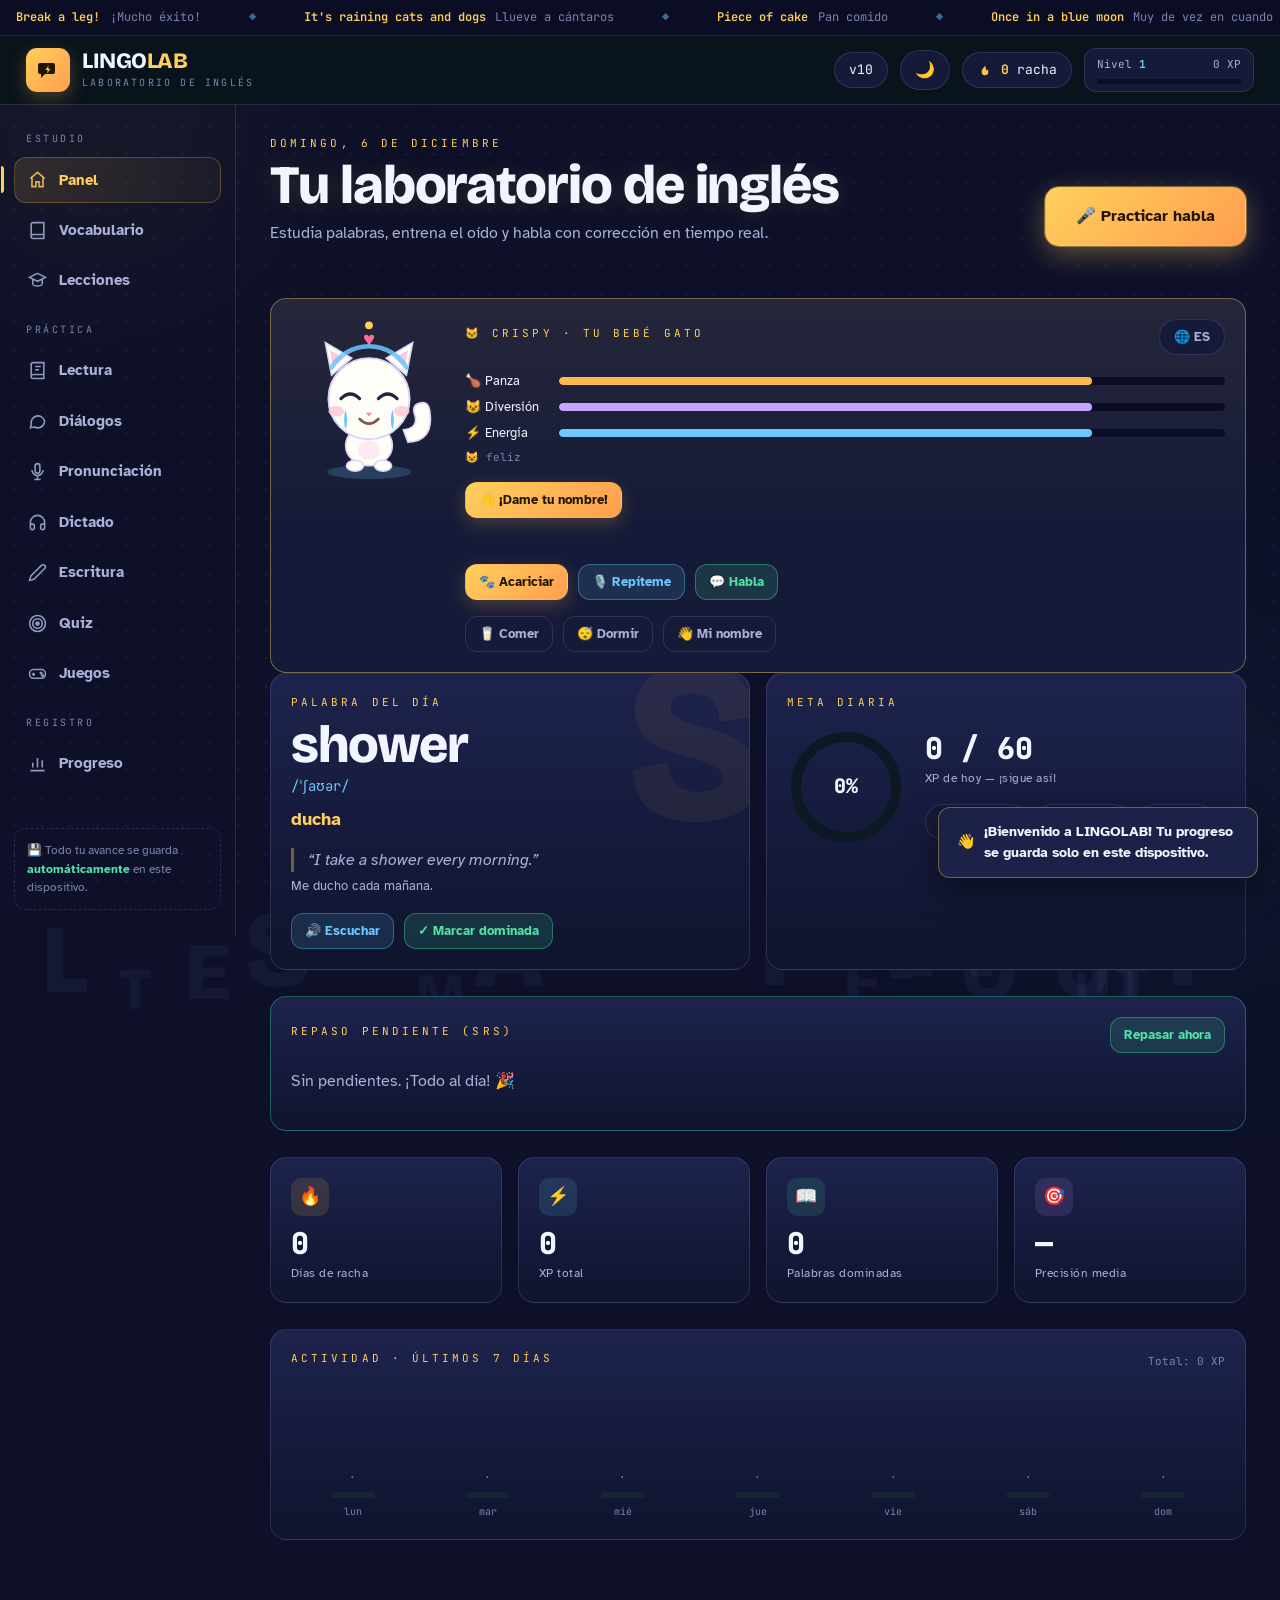
==== commit 09696877: "Arreglar microfono en celular, traducciones desalineadas y bugs de uso Microfono - Modos "un toque" " ====
--- a/index.html
+++ b/index.html
@@ -35,6 +35,7 @@
     <div><h1>LINGO<em>LAB</em></h1><small>laboratorio de inglés</small></div>
   </div>
   <div class="hud">
+    <div class="pill" id="appVer" title="Versión de la app que tienes abierta">v10</div>
     <button class="pill" id="themeBtn" title="Cambiar tema">🌙</button>
     <div class="pill streak" title="Racha de días">
       <svg width="16" height="16" viewBox="0 0 24 24" fill="none"><path d="M12 2s1 3.5-1.5 6C8 10.5 7 12 7 14.5A5 5 0 0 0 17 15c0-2-1-3.5-2-4.5 0 1.5-.7 2.3-1.5 2.5.5-2-.5-5.5-1.5-7z" fill="#ffc24b"/></svg>
@@ -161,28 +162,96 @@
 <!-- ─── LECCIONES ─── -->
 <section class="view" id="view-lecciones" hidden>
   <div class="view-head">
-    <div><span class="eyebrow">Ruta de estudio</span><h2>Lecciones por nivel</h2><p class="sub">Oraciones progresivas de A1 a C1 + conversación real. Escucha, repite y domina cada frase.</p></div>
+    <div><span class="eyebrow">Ruta de estudio</span><h2>Lecciones guiadas</h2><p class="sub">Cada frase pasa por cuatro pasos: la escuchas, la entiendes, la repites y decides si la dominas. Al final entra en tu repaso automático.</p></div>
   </div>
   <div class="grid g3" id="levelsGrid"></div>
   <div class="card mg-t" id="lessonPlayer" hidden style="padding:26px">
-    <div class="row" style="justify-content:space-between">
+    <div class="row" style="justify-content:space-between;align-items:center;gap:12px;flex-wrap:wrap">
       <button class="btn ghost sm" id="lpExit">← Salir</button>
       <span class="mono dim" id="lpTitle" style="font-size:12px"></span>
-      <div class="lp-track" style="max-width:220px"><i id="lpBar" style="width:0%"></i></div>
-    </div>
-    <p class="lp-en" id="lpEn"></p>
-    <p class="lp-es" id="lpEs" hidden></p>
-    <div class="row mg-t">
-      <button class="btn sky" id="lpPlay">🔊 Escuchar</button>
-      <button class="btn ghost" id="lpEsBtn">👁 Traducción</button>
-      <button class="btn amber" id="lpNext">La domino →</button>
+      <div class="lp-track" style="max-width:180px"><i id="lpBar" style="width:0%"></i></div>
+    </div>
+
+    <!-- barra de pasos -->
+    <div class="lp-steps" id="lpSteps"></div>
+
+    <div class="card" id="lpStage" style="background:#0c1824;margin-top:18px">
+      <p class="lp-en" id="lpEn"></p>
+      <p class="lp-es" id="lpEs" hidden></p>
+      <p class="mono dim" id="lpMeta" style="font-size:12px;margin-top:6px"></p>
+
+      <!-- PASO 1 · ESCUCHA -->
+      <div id="lp1" class="mg-t">
+        <p class="mut" style="font-size:14px;text-align:center">👂 Escucha con atención. Puedes repetirla las veces que quieras.</p>
+        <div class="row mg-t" style="justify-content:center;gap:10px">
+          <button class="btn sky" id="lpPlay">🔊 Escuchar</button>
+          <button class="btn sky sm" id="lpSlow">🐢 Lento</button>
+          <button class="btn amber" id="lpAgain">↻ Otra vez</button>
+          <button class="btn ghost" id="lpNext">Entendí →</button>
+        </div>
+      </div>
+
+      <!-- PASO 2 · ENTIENDE -->
+      <div id="lp2" hidden>
+        <p class="mut" style="font-size:14px;margin-bottom:10px">🤔 ¿Qué significa esta frase? Elige la traducción correcta.</p>
+        <div id="lpQuizBox" style="display:flex;flex-direction:column;gap:9px"></div>
+        <p id="lpQuizFb" class="mono" hidden style="font-size:13px;margin-top:12px;color:var(--mint)"></p>
+        <div class="row mg-t" style="justify-content:center;gap:10px">
+          <button class="btn ghost sm" id="lpEsBtn">👁 Traducción</button>
+          <button class="btn amber" id="lp2Next" hidden>Lo sé →</button>
+        </div>
+      </div>
+
+      <!-- PASO 3 · REPITE -->
+      <div id="lp3" hidden>
+        <p class="mut" style="font-size:14px" id="lp3Hint">Toca el micro y lee la frase: te la corrijo.</p>
+        <div class="row mg-t" style="justify-content:center;gap:10px">
+          <button class="mic-btn" id="lp3MicBtn" style="width:72px;height:72px">
+            <svg width="26" height="26" viewBox="0 0 24 24" fill="none" stroke="#fff" stroke-width="2"><rect x="9" y="2" width="6" height="12" rx="3"/><path d="M5 10a7 7 0 0 0 14 0M12 17v5M8 22h8"/></svg>
+          </button>
+          <div style="text-align:left">
+            <span class="mono dim" style="font-size:11.5px" id="lp3MicLbl">🎤 Repetir la frase</span>
+            <p class="mut" style="font-size:12px;margin-top:6px">Es opcional: si no tienes micro, léela en voz alta y sigue.</p>
+          </div>
+        </div>
+        <div class="row mg-t" style="justify-content:center;gap:10px">
+          <button class="btn ghost sm" id="lp3Back">← Volver</button>
+          <button class="btn ghost sm" id="lp3Again" hidden>↻ Otra vez</button>
+          <button class="btn ghost sm" id="lp3Skip">Saltar →</button>
+          <button class="btn amber" id="lp3Next" hidden>Siguiente →</button>
+        </div>
+        <div class="card mg-t" id="lp3Box" hidden style="background:#101d2b;padding:14px">
+          <div class="row" style="justify-content:space-between;align-items:center">
+            <span class="eyebrow">Tu repetición</span><b class="mono" id="lp3Score" style="font-size:22px"></b>
+          </div>
+          <div id="lp3Diff" class="mg-t"></div>
+          <p class="mut" style="font-size:12.5px;margin-top:8px" id="lp3Heard"></p>
+        </div>
+      </div>
+
+      <!-- PASO 4 · DOMINAS -->
+      <div id="lp4" hidden>
+        <p class="mut" style="font-size:14px;margin-bottom:10px">🤔 ¿Te la sabes de verdad?</p>
+        <p class="lp-es" id="lp4Frase" style="font-size:19px"></p>
+        <p class="lp-es" id="lp4Es"></p>
+        <p class="mono" id="lp4Nota" hidden style="font-size:13px;margin-top:6px"></p>
+        <div class="row mg-t" style="justify-content:center;gap:10px;flex-wrap:wrap">
+          <button class="btn mint" id="lp4Si">✅ La sé</button>
+          <button class="btn amber" id="lp4Casi">🟡 Casi</button>
+          <button class="btn coral" id="lp4No">🔴 Todavía no</button>
+        </div>
+        <p class="mut" style="font-size:12.5px;margin-top:10px;text-align:center">Las que marques volverán en tu repaso y en las tarjetas.</p>
+      </div>
     </div>
   </div>
   <div class="card mg-t" id="lpDone" hidden style="text-align:center;padding:40px">
     <div style="font-size:52px">🎉</div>
-    <h3 style="font-family:var(--disp);font-size:28px;margin:10px 0 4px">¡Lección completada!</h3>
-    <p class="mut">+20 XP ganados · Esta lección quedó registrada en tu progreso.</p>
-    <button class="btn amber mg-t" id="lpDoneBtn">Volver a lecciones</button>
+    <h3 style="font-family:var(--disp);font-size:28px;margin:10px 0 4px" id="lpDoneTitle">¡Lección completada!</h3>
+    <p class="mut" id="lpDoneMsg">+20 XP · quedó registrado en tu progreso.</p>
+    <div class="row" style="justify-content:center;gap:10px">
+      <button class="btn ghost" id="lpAgain2">↻ Repetir la lección</button>
+      <button class="btn amber" id="lpDoneBtn">Volver a lecciones</button>
+    </div>
   </div>
 </section>
 
@@ -201,7 +270,7 @@
     <h3 style="font-family:var(--disp);font-size:24px;margin:12px 0 2px" id="rdTitle"></h3>
     <p class="mono dim" style="font-size:11px" id="rdOrig"></p>
     <div class="lp-track mg-t"><i id="rdBar" style="width:0%"></i></div>
-    <div class="row mg-t" style="justify-content:center;gap:10px;position:sticky;top:69px;z-index:20;background:rgba(10,20,29,.92);padding:10px;border:1px solid var(--line);border-radius:12px">
+    <div class="row sticky-bar mg-t" style="justify-content:center;gap:10px;position:sticky;top:69px;z-index:20;background:rgba(10,20,29,.92);padding:10px;border:1px solid var(--line);border-radius:12px">
       <button class="mic-btn" id="btnRdRec" title="Empezar / pausar lectura" aria-label="Empezar o pausar lectura" style="width:56px;height:56px">
         <svg width="24" height="24" viewBox="0 0 24 24" fill="none" stroke="#fff" stroke-width="2"><rect x="9" y="2" width="6" height="12" rx="3"/><path d="M5 10a7 7 0 0 0 14 0M12 17v5M8 22h8"/></svg>
       </button>
@@ -209,11 +278,26 @@
         <span class="mono dim" style="font-size:11px" id="rdRecLbl">▶ PRESIONA UNA VEZ Y LEE DE CORRIDO</span>
         <div class="eq" id="rdEq"><i></i><i></i><i></i><i></i><i></i><i></i><i></i></div>
       </div>
+      <button class="chip" id="btnRdMode" aria-pressed="false" title="Alternar entre micrófono corrido y un toque por frase">🎧 Corrido</button>
       <button class="btn sky sm" id="btnRdPlay">🔊 Capítulo</button>
+      <button class="btn ghost sm" id="btnRdStop" title="Parar la lectura del capítulo" hidden>⏸ Parar</button>
       <button class="btn sky sm" id="btnRdSlow">🐢</button>
       <button class="btn ghost sm" id="btnRdEs">👁 ES</button>
     </div>
     <div class="book"><div id="rdSents"></div></div>
+    <div id="rdActions" hidden class="rd-actions">
+      <div class="rd-acc-top">
+        <p class="rd-acc-frase" id="rdAccFrase"></p>
+        <p class="rd-acc-es" id="rdAccEs" hidden></p>
+        <span class="pill" id="rdAccNota"></span>
+        <button class="btn ghost sm" id="rdAccClose" aria-label="Cerrar">✕</button>
+      </div>
+      <div class="row mg-t" style="gap:8px;justify-content:center">
+        <button class="btn amber" id="rdAccRead">▶ Leer desde aquí</button>
+        <button class="btn sky" id="rdAccSay">🔊 Escuchar la frase</button>
+        <button class="btn ghost sm" id="btnRdNext" title="Saltar a la frase siguiente">⏭</button>
+      </div>
+    </div>
     <div id="rdLast"></div>
     <div class="card mg-t" id="rdResult" hidden style="background:#0c1824;padding:14px">
       <div class="row" style="justify-content:space-between;align-items:center">
@@ -249,7 +333,7 @@
     <p class="mono dim" style="font-size:11px" id="dgPlace"></p>
     <div class="dg-story" id="dgStory"></div>
     <div class="lp-track mg-t"><i id="dgBar" style="width:0%"></i></div>
-    <div class="row mg-t" style="justify-content:center;gap:10px;position:sticky;top:69px;z-index:20;background:rgba(10,20,29,.92);padding:10px;border:1px solid var(--line);border-radius:12px">
+    <div class="row sticky-bar mg-t" style="justify-content:center;gap:10px;position:sticky;top:69px;z-index:20;background:rgba(10,20,29,.92);padding:10px;border:1px solid var(--line);border-radius:12px">
       <button class="mic-btn" id="btnDgRec" title="Empezar / pausar diálogo" aria-label="Empezar o pausar diálogo" style="width:56px;height:56px">
         <svg width="24" height="24" viewBox="0 0 24 24" fill="none" stroke="#fff" stroke-width="2"><rect x="9" y="2" width="6" height="12" rx="3"/><path d="M5 10a7 7 0 0 0 14 0M12 17v5M8 22h8"/></svg>
       </button>
@@ -257,8 +341,10 @@
         <span class="mono dim" style="font-size:11px" id="dgRecLbl">▶ UNA VEZ Y ACTÚA DE CORRIDO</span>
         <div class="eq" id="dgEq"><i></i><i></i><i></i><i></i><i></i><i></i><i></i></div>
       </div>
+      <button class="chip" id="btnDgMode" aria-pressed="false" title="Alternar entre micrófono corrido y un toque por turno">🎧 Corrido</button>
       <button class="btn ghost sm" id="btnDgEs">👁 ES</button>
       <button class="btn ghost sm" id="btnDgRole" title="Escuchar el turno actual">🔊 Turno</button>
+      <button class="btn ghost sm" id="dgBtnNext" title="Saltar al turno siguiente">⏭</button>
     </div>
     <div class="chat" id="dgChat"></div>
     <div id="dgLast"></div>
@@ -361,6 +447,7 @@
     </div>
     <div id="dicDiff" class="mg-t"></div>
     <p class="mut mg-t" style="font-size:14px">✅ Frase correcta: <b id="dicReveal" style="color:var(--mint)"></b></p>
+    <p class="mut mg-t" style="font-size:13.5px">🇪🇸 En español: <b id="dicEs" style="color:var(--amber)"></b></p>
     <p class="mono" style="color:var(--mint);font-size:13px;margin-top:4px" id="dicXp"></p>
     <div class="row mg-t" style="justify-content:flex-end"><button class="btn amber" id="btnDicNext">Siguiente dictado →</button></div>
   </div>
@@ -464,6 +551,34 @@
       </div>
       <div class="mg-t"><label class="stat-l" style="display:block;margin-bottom:6px">Velocidad de habla: <b class="mono" id="rateVal" style="color:var(--amber)">0.95</b></label>
         <input type="range" class="range" id="rateRange" min="0.5" max="1.2" step="0.05" value="0.95">
+      </div>
+    </div>
+  </div>
+  <div class="card mg-t">
+    <span class="eyebrow">Micrófono y traducciones</span>
+    <div class="grid g2 mg-t">
+      <div>
+        <label class="stat-l" style="display:block;margin-bottom:6px">Cómo se usa el micrófono <span class="dim">(Lectura y Diálogos)</span></label>
+        <select class="sel" id="micSel">
+          <option value="auto">Automático · celular = tocar, PC = corrido</option>
+          <option value="pulsar">👆 Un toque y hablas una frase</option>
+          <option value="corrido">🎧 Micrófono corrido, leo de una vez</option>
+        </select>
+        <p class="mut" style="font-size:12.5px;margin-top:7px">En el celular el ruido ambiente se colaba como voz y te ponía notas bajas sin hablar. Con <b>un toque</b> el micrófono solo se abre mientras hablas.</p>
+      </div>
+      <div>
+        <label class="stat-l" style="display:block;margin-bottom:6px">Filtro antiruido</label>
+        <select class="sel" id="noiseSel">
+          <option value="off">Desactivado</option>
+          <option value="normal">Normal · recomendado</option>
+          <option value="strict">Estricto · sala ruidosa</option>
+        </select>
+        <label class="stat-l" style="display:block;margin:14px 0 6px">Traducción en español</label>
+        <select class="sel" id="esSel">
+          <option value="always">Siempre visible (recomendado)</option>
+          <option value="buttons">Solo con el botón 👁 ES</option>
+        </select>
+        <p class="mono dim" id="noiseCount" style="font-size:12px;margin-top:7px"></p>
       </div>
     </div>
   </div>
--- a/css/app.css
+++ b/css/app.css
@@ -28,7 +28,11 @@
 
 /* ══════════ TICKER ══════════ */
 .ticker{background:#0b1520;border-bottom:1px solid var(--line);overflow:hidden;height:36px;display:flex;align-items:center;position:relative;z-index:50}
-.ticker-track{display:flex;gap:3rem;width:max-content;animation:tick 55s linear infinite;font-family:var(--mono);font-size:12px;color:var(--mut);white-space:nowrap;padding-left:1rem}
+/* El hueco va DENTRO de cada frase, no como `gap` del contenedor. Con gap el
+   ancho total era 2W+(2N-1)*hueco y el -50% no llegaba exactamente al inicio de
+   la segunda copia: la cinta saltaba de golpe cada 55 segundos. */
+.ticker-track{display:flex;gap:0;width:max-content;animation:tick 55s linear infinite;font-family:var(--mono);font-size:12px;color:var(--mut);white-space:nowrap;padding-left:1rem}
+.ticker-track>span{padding-right:3rem}
 .ticker:hover .ticker-track{animation-play-state:paused}
 .ticker-track b{color:var(--amber);font-weight:600}
 .ticker-track i{color:var(--dim);font-style:normal;margin-left:.6rem}
--- a/css/overhaul.css
+++ b/css/overhaul.css
@@ -1,5 +1,23 @@
 /* LingoLab 4.0 — Overhaul Noche Mágica. Shape lock: cards 16px, botones/chips pill. */
 .stat-n,.mono,.pill,.q-prompt,#xpLabel{font-variant-numeric:tabular-nums}
+
+/* ── Barra lateral: nunca debe "moverse sola" ──
+   1) dvh en vez de vh: vh no cambia al abrir el teclado del móvil y por eso la
+      barra pegajosa se desplazaba sola al escribir.
+   2) overflow-y:auto en escritorio: antes, con la ventana baja, Juegos y
+      Progreso quedaban recortados sin forma de llegar a ellos. */
+nav.side{
+  position:sticky;
+  top:69px;
+  height:calc(100dvh - 69px);
+  max-height:calc(100dvh - 69px);
+  overflow-y:auto;
+  overscroll-behavior:contain;
+  scrollbar-width:thin
+}
+@supports not (height:100dvh){nav.side{height:calc(100vh - 69px);max-height:calc(100vh - 69px)}}
+nav.side::-webkit-scrollbar{width:6px}
+nav.side::-webkit-scrollbar-thumb{background:var(--line);border-radius:99px}
 
 /* ── HERO DEL PANEL: Crispy protagonista (reorden visual, DOM intacto) ── */
 #view-panel{display:flex;flex-direction:column}
@@ -33,11 +51,73 @@
 /* ── Lectura: medida editorial ── */
 .book{max-width:68ch;margin-left:auto;margin-right:auto}
 
-/* ── Nav móvil: scroll-snap legible ── */
+/* ── Micrófono: chip de modo (corrido / un toque) y botón de traducción ── */
+#btnRdMode,#btnDgMode{flex-shrink:0;white-space:nowrap}
+#btnRdMode.active,#btnDgMode.active{border-color:var(--sky);color:var(--sky);background:rgba(108,200,255,.14)}
+#btnRdEs.always,#btnDgEs.always{opacity:1;border-style:dashed;color:var(--amber);background:rgba(255,194,75,.09);cursor:default;pointer-events:auto}
+#btnRdEs.always:hover,#btnDgEs.always:hover{color:var(--amber);border-color:var(--amber)}
+#noiseCount{min-height:1.2em}
+@media(max-width:620px){
+  /* la barra pegajosa no debe desbordar en celular */
+  .sticky-bar{gap:7px;padding:8px;flex-wrap:wrap}
+  #btnRdMode,#btnDgMode{padding:7px 10px;font-size:12px}
+  .sticky-bar .mic-btn{width:48px!important;height:48px!important}
+}
+
+/* ── Lecciones guiadas: barra de 4 pasos ── */
+.lp-steps{display:flex;align-items:center;gap:6px;margin-top:16px;flex-wrap:wrap}
+.lp-step{display:inline-flex;align-items:center;gap:7px;padding:6px 12px;border-radius:999px;
+  border:1px solid var(--line);background:var(--panel);font-size:12.5px;font-weight:700;color:var(--dim);
+  transition:all .25s}
+.lp-step b{display:grid;place-items:center;width:19px;height:19px;border-radius:50%;
+  background:var(--line);color:var(--mut);font-size:11px}
+.lp-step.on{border-color:var(--amber);color:var(--amber);background:rgba(255,194,75,.13)}
+.lp-step.on b{background:var(--amber);color:#1a1204}
+.lp-step.ok{border-color:rgba(63,223,159,.4);color:var(--mint)}
+.lp-step.ok b{background:var(--mint);color:#04231a}
+.lp-sep{width:12px;height:1px;background:var(--line)}
+#lp1 .q-opt{text-align:left}
+#lp3MicBtn{width:72px;height:72px}
+#lp3MicBtn svg{width:26px;height:26px}
+@media(max-width:560px){
+  .lp-step{font-size:11.5px;padding:5px 9px}
+  .lp-sep{width:6px}
+}
+
+/* ── Barra de acciones de frase (Lectura) ── */
+.rd-actions{position:sticky;bottom:12px;z-index:25;margin-top:18px;padding:14px 16px;border-radius:16px;
+  border:1px solid rgba(255,207,92,.4);background:rgba(12,24,36,.97);
+  box-shadow:0 14px 40px rgba(0,0,0,.55),0 0 0 1px rgba(255,207,92,.08);
+  animation:rdAccIn .22s cubic-bezier(.2,.9,.3,1.1)}
+@keyframes rdAccIn{from{opacity:0;transform:translateY(10px)}to{opacity:1;transform:none}}
+.rd-acc-top{display:flex;align-items:flex-start;gap:12px;flex-wrap:wrap}
+.rd-acc-frase{flex:1;min-width:200px;font-family:var(--disp);font-size:17px;font-weight:700;line-height:1.35;margin:0}
+.rd-acc-es{flex:1;min-width:200px;font-size:14.5px;color:var(--amber);margin:4px 0 0}
+.rd-acc-top .pill{margin-top:4px;flex-shrink:0}
+.rd-acc-top .btn{margin-left:auto;flex-shrink:0}
+
+/* el botón de escuchar por frase ahora es un altavoz, más legible que ↻ */
+.ph .rep{font-size:14px;opacity:.75;margin-left:5px;padding:1px 3px;border-radius:6px;vertical-align:1px}
+.ph .rep:hover{opacity:1;background:rgba(108,200,255,.22);transform:none}
+
+/* ── Nav móvil: tira horizontal sin scroll-snap ──
+   El snap obligatorio (scroll-snap-type:x mandatory) hacía que la barra "se
+   moviera sola": cualquier gesto mínimo, y sobre todo la apertura del teclado
+   del móvil, la desplazaba de golpe. Ahora scrollea libre, que es lo natural
+   en una tira de botones. */
 @media(max-width:980px){
-  nav.side{scroll-snap-type:x mandatory}
-  .nav-btn{scroll-snap-align:center;min-height:56px;min-width:76px}
+  nav.side{
+    -webkit-overflow-scrolling:touch;
+    overscroll-behavior-x:contain;
+    padding-bottom:calc(8px + env(safe-area-inset-bottom,0px))
+  }
+  .nav-btn{min-height:56px;min-width:76px;flex-shrink:0}
   #themeBtn{min-height:44px}
+}
+/* Con el teclado abierto la ventana visible se encoge: escondemos la barra para
+   que no "flote" sobre el teclado ni ocupe media pantalla. */
+@media(max-width:980px){
+  html.kb-abierto nav.side{transform:translateY(120%);opacity:0;pointer-events:none;transition:transform .18s,opacity .18s}
 }
 
 /* ── Juegos: cartas con tilt mágico ── */
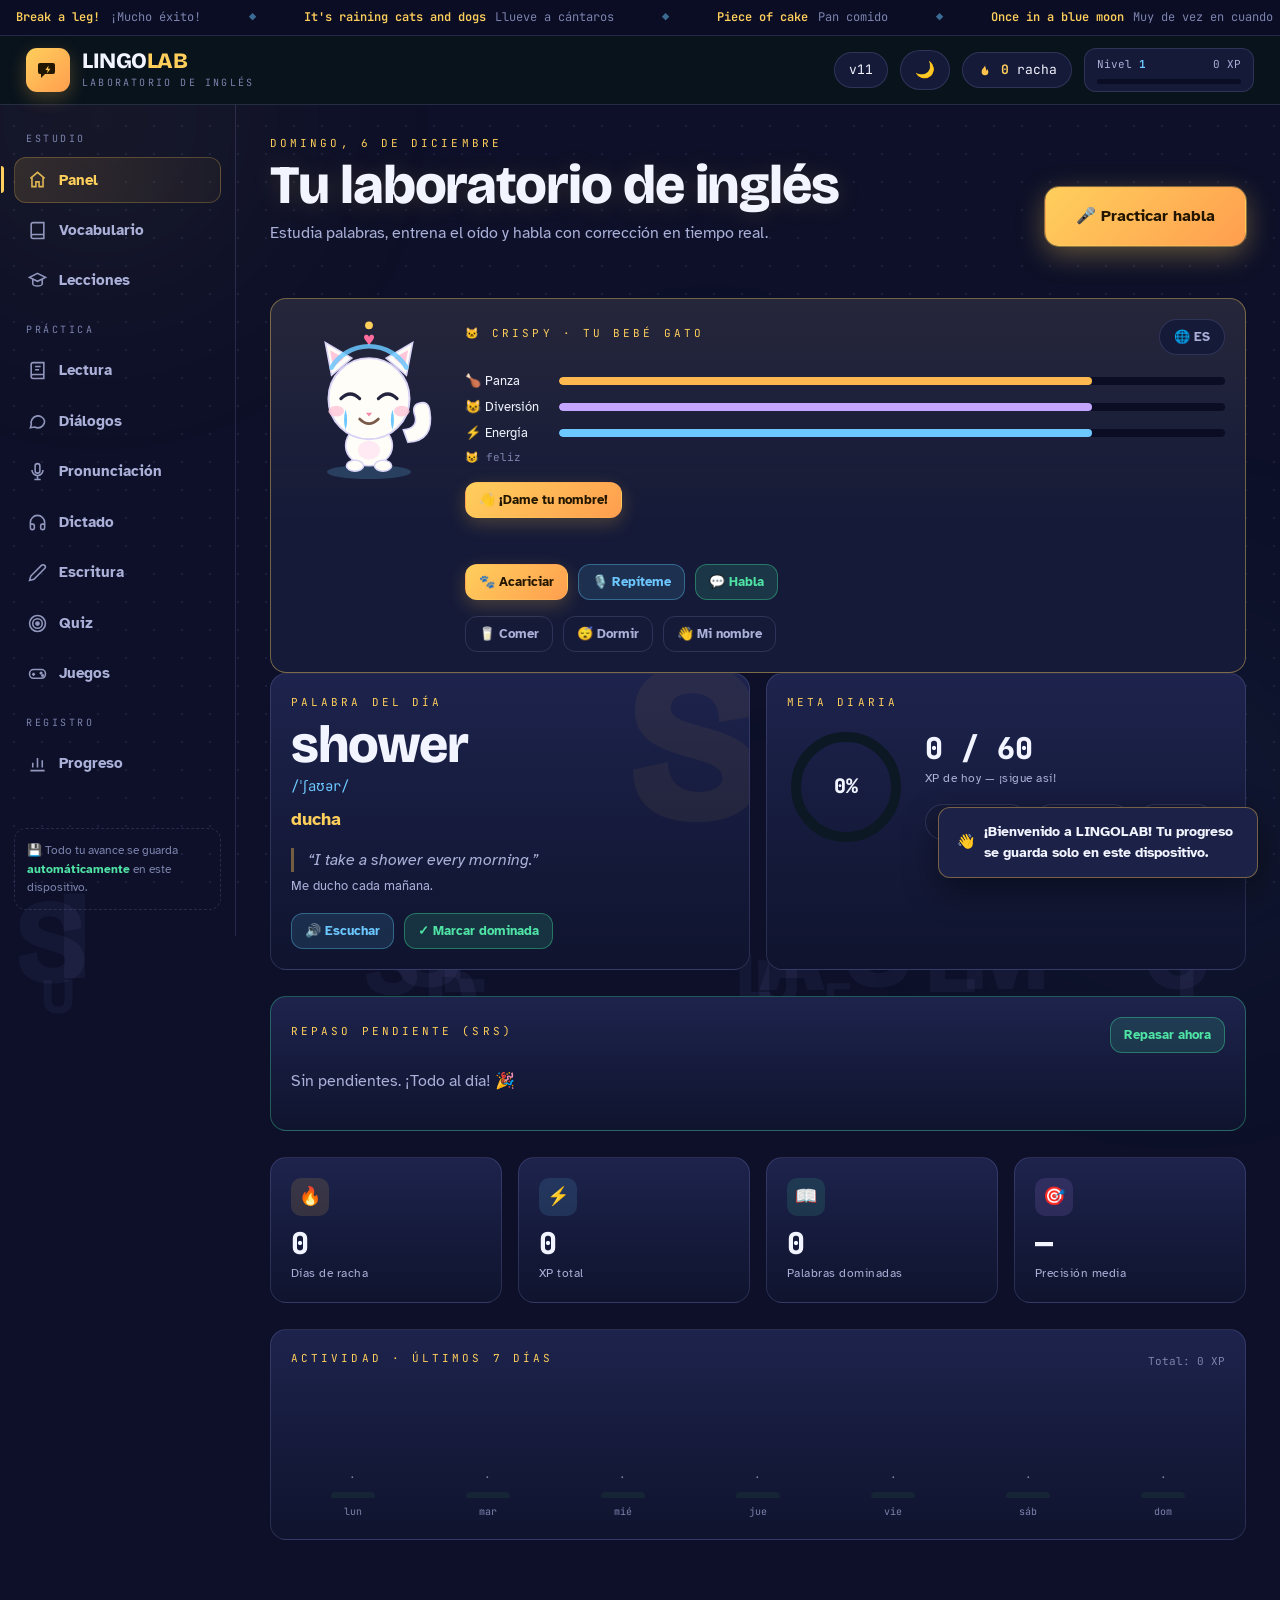
==== commit 6ccd0a48: "v11: Oírme sin duplicar, ES por sección, lectura sin desfase y filtro de ruido Uso: - Oírme sale una" ====
--- a/index.html
+++ b/index.html
@@ -35,7 +35,7 @@
     <div><h1>LINGO<em>LAB</em></h1><small>laboratorio de inglés</small></div>
   </div>
   <div class="hud">
-    <div class="pill" id="appVer" title="Versión de la app que tienes abierta">v10</div>
+    <div class="pill" id="appVer" title="Versión de la app que tienes abierta">v11</div>
     <button class="pill" id="themeBtn" title="Cambiar tema">🌙</button>
     <div class="pill streak" title="Racha de días">
       <svg width="16" height="16" viewBox="0 0 24 24" fill="none"><path d="M12 2s1 3.5-1.5 6C8 10.5 7 12 7 14.5A5 5 0 0 0 17 15c0-2-1-3.5-2-4.5 0 1.5-.7 2.3-1.5 2.5.5-2-.5-5.5-1.5-7z" fill="#ffc24b"/></svg>
@@ -569,10 +569,14 @@
       <div>
         <label class="stat-l" style="display:block;margin-bottom:6px">Filtro antiruido</label>
         <select class="sel" id="noiseSel">
-          <option value="off">Desactivado</option>
-          <option value="normal">Normal · recomendado</option>
+          <option value="off">Desactivado · recomendado</option>
+          <option value="normal">Normal</option>
           <option value="strict">Estricto · sala ruidosa</option>
         </select>
+        <p class="stat-l" style="margin:8px 0 0">El filtro de texto (descarta transcripciones
+          inventadas) está siempre activo. Las dos opciones de arriba añaden además la
+          medida del sonido, todavía sin calibrar: si oyes que se pierde una frase buena,
+          vuelve a <b>Desactivado</b>.</p>
         <label class="stat-l" style="display:block;margin:14px 0 6px">Traducción en español</label>
         <select class="sel" id="esSel">
           <option value="always">Siempre visible (recomendado)</option>
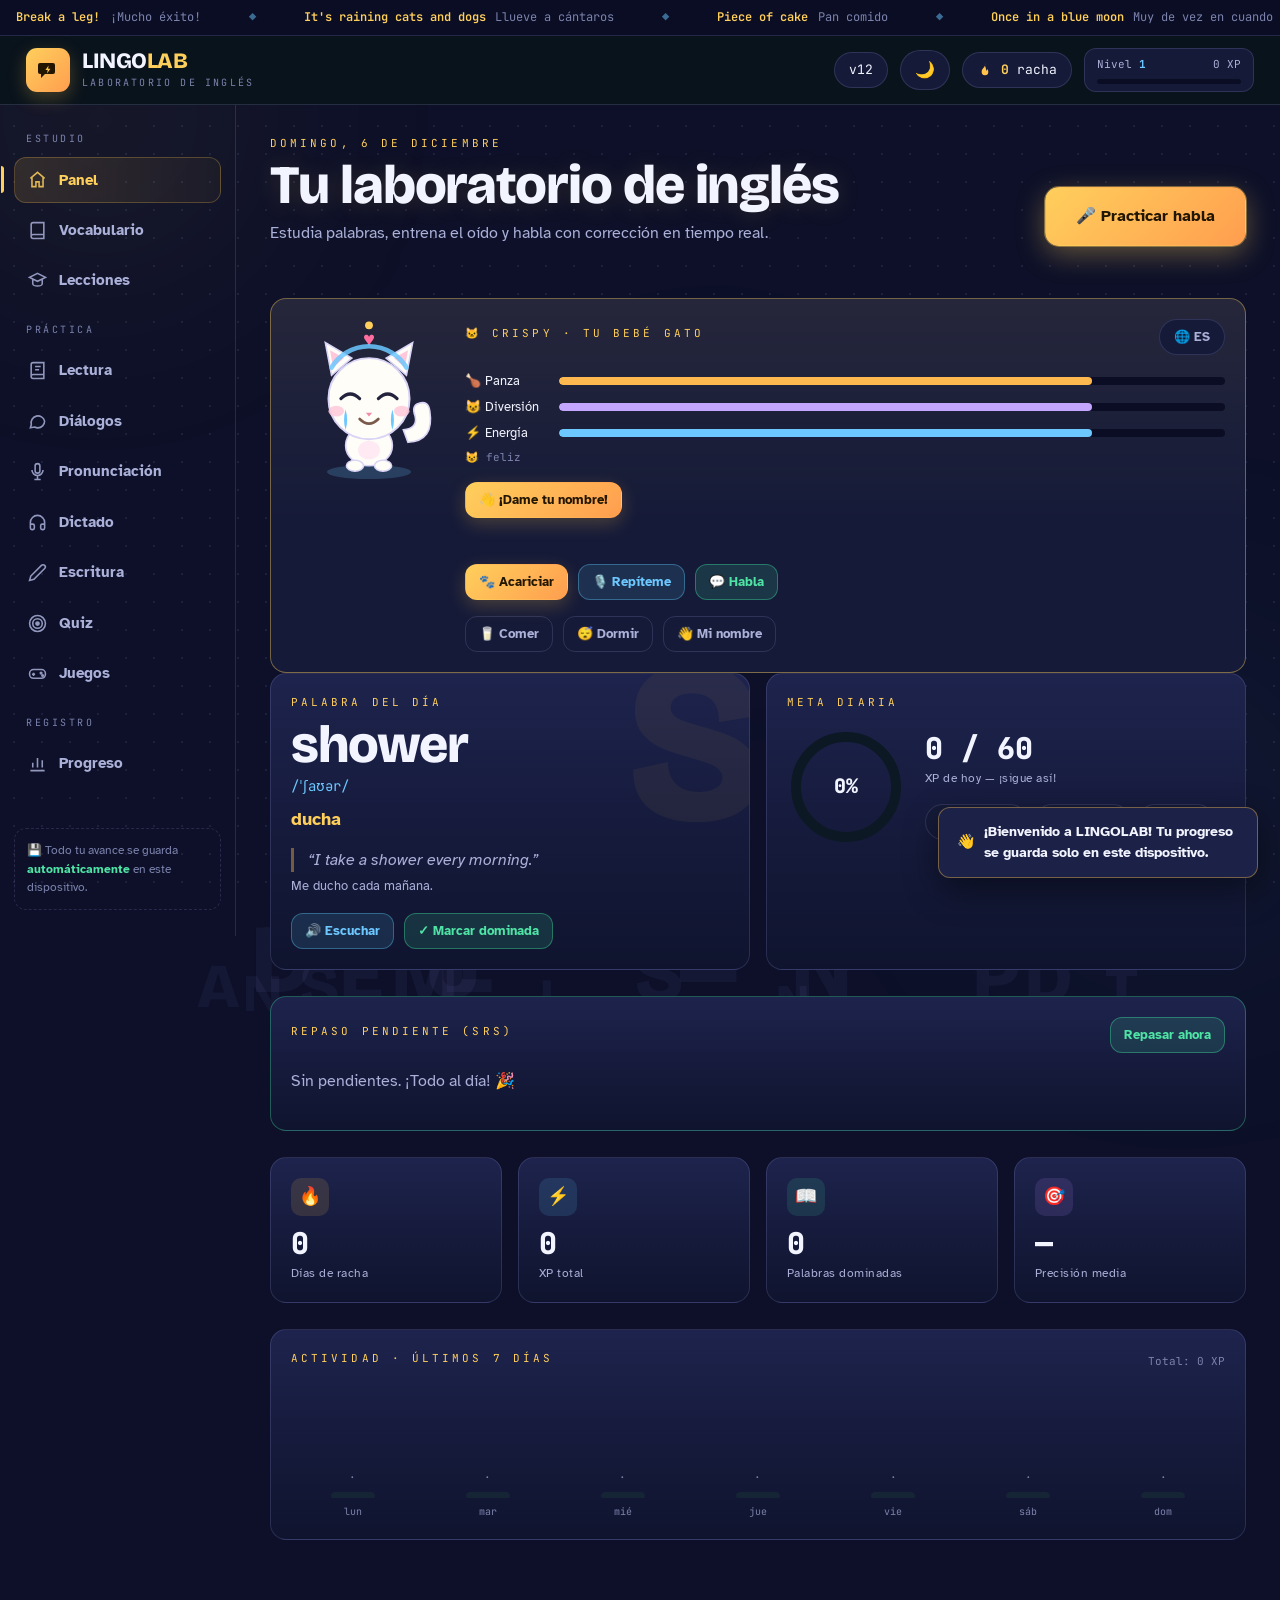
==== commit 6076c704: "v12: filtro de sonido medido, Reintentar, voz de Crispy, scroll y limpieza Filtro de ruido - El filt" ====
--- a/index.html
+++ b/index.html
@@ -35,7 +35,7 @@
     <div><h1>LINGO<em>LAB</em></h1><small>laboratorio de inglés</small></div>
   </div>
   <div class="hud">
-    <div class="pill" id="appVer" title="Versión de la app que tienes abierta">v11</div>
+    <div class="pill" id="appVer" title="Versión de la app que tienes abierta">v12</div>
     <button class="pill" id="themeBtn" title="Cambiar tema">🌙</button>
     <div class="pill streak" title="Racha de días">
       <svg width="16" height="16" viewBox="0 0 24 24" fill="none"><path d="M12 2s1 3.5-1.5 6C8 10.5 7 12 7 14.5A5 5 0 0 0 17 15c0-2-1-3.5-2-4.5 0 1.5-.7 2.3-1.5 2.5.5-2-.5-5.5-1.5-7z" fill="#ffc24b"/></svg>
@@ -398,6 +398,15 @@
       <div class="row mg-t"><input type="text" class="txt" id="prText" placeholder="Escribe la frase que dirías…" style="flex:1"><button class="btn amber" id="btnPrTextGo">Corregir</button></div>
     </div>
   </div>
+  <div class="card mg-t" id="prAviso" hidden>
+    <div class="row" style="gap:14px;align-items:center;flex-wrap:wrap">
+      <div style="flex:1;min-width:200px">
+        <span class="eyebrow" style="color:var(--amber)">No te he entendido</span>
+        <p class="mut" id="prAvisoTxt" style="font-size:14px;margin-top:6px"></p>
+      </div>
+      <button class="btn amber" id="btnPrReintentar">Reintentar</button>
+    </div>
+  </div>
   <div class="card mg-t" id="prResult" hidden>
     <div class="row" style="gap:24px">
       <div class="score-ring">
@@ -574,15 +583,16 @@
           <option value="strict">Estricto · sala ruidosa</option>
         </select>
         <p class="stat-l" style="margin:8px 0 0">El filtro de texto (descarta transcripciones
-          inventadas) está siempre activo. Las dos opciones de arriba añaden además la
-          medida del sonido, todavía sin calibrar: si oyes que se pierde una frase buena,
-          vuelve a <b>Desactivado</b>.</p>
+          inventadas) está <b>siempre activo</b>. Lo de aquí además mira cómo suena: una
+          persona habla con picos y un ruido es liso. Se deja apagado porque con la voz de
+          una niña roza el límite y le quita turnos; pruébalo solo si la sala está muy
+          ruidosa.</p>
         <label class="stat-l" style="display:block;margin:14px 0 6px">Traducción en español</label>
         <select class="sel" id="esSel">
           <option value="always">Siempre visible (recomendado)</option>
           <option value="buttons">Solo con el botón 👁 ES</option>
         </select>
-        <p class="mono dim" id="noiseCount" style="font-size:12px;margin-top:7px"></p>
+        <p class="stat-l" id="noiseCount" style="font-size:13px;margin-top:7px;min-height:1.2em"></p>
       </div>
     </div>
   </div>
--- a/css/app.css
+++ b/css/app.css
@@ -71,8 +71,15 @@
 .side-foot b{color:var(--mint)}
 
 main{padding:30px 34px 70px;max-width:1120px;width:100%}
+/* La entrada de cada sección anima SOLO la opacidad. Antes era
+   from{opacity:0;transform:translateY(14px)}, y un transform desplazado SÍ
+   amplía el área desplazable del documento aunque no ocupe espacio en el
+   layout. En las secciones cortas, que ya están en su min-height, esos 14 px
+   hacían aparecer una barra de scroll extra que se iba al acabar la animación:
+   la barra "bajaba" sin que hubiera nada debajo (Dictado, Escritura, Quiz,
+   Juegos). En Pronunciación, que es alta, no se notaba. */
 .view{animation:viewIn .45s cubic-bezier(.2,.8,.3,1)}
-@keyframes viewIn{from{opacity:0;transform:translateY(14px)}to{opacity:1;transform:none}}
+@keyframes viewIn{from{opacity:0}to{opacity:1}}
 .view-head{margin-bottom:26px;display:flex;justify-content:space-between;align-items:flex-end;gap:20px;flex-wrap:wrap}
 .eyebrow{font-family:var(--mono);font-size:11px;letter-spacing:.28em;text-transform:uppercase;color:var(--amber);display:block;margin-bottom:6px}
 .view-head h2{font-family:var(--disp);font-weight:800;font-size:clamp(28px,4vw,40px);letter-spacing:-.02em;line-height:1.05}
--- a/css/overhaul.css
+++ b/css/overhaul.css
@@ -1,5 +1,14 @@
 /* LingoLab 4.0 — Overhaul Noche Mágica. Shape lock: cards 16px, botones/chips pill. */
 .stat-n,.mono,.pill,.q-prompt,#xpLabel{font-variant-numeric:tabular-nums}
+
+/* ── Scroll: que no se mueva solo ──
+   Chrome "ancla" el scroll para mantener en su sitio el elemento que estaba
+   arriba. Útil en un blog, molesto aquí: al aparecer la tarjeta de resultado de
+   Dictado o Escritura, o al pintar el canvas de Quiz o Juegos, el navegador
+   reajusta la posición y la página da un salto por su cuenta. Con
+   overflow-anchor:none la posición la manda el código y no el navegador. */
+.view{overflow-anchor:none}
+html,body{overflow-anchor:none}
 
 /* ── Barra lateral: nunca debe "moverse sola" ──
    1) dvh en vez de vh: vh no cambia al abrir el teclado del móvil y por eso la
@@ -12,7 +21,12 @@
   height:calc(100dvh - 69px);
   max-height:calc(100dvh - 69px);
   overflow-y:auto;
-  overscroll-behavior:contain;
+  /* Y el overscroll en auto, no en contain: con "contain", al llegar al final de
+     la lateral la rueda se quedaba muerta ahí, porque el navegador no pasaba el
+     scroll a la página. Con el cursor sobre la barra y en secciones cortas, que
+     no tienen a dónde ir, la rueda parecía no hacer nada. */
+  overscroll-behavior-y:auto;
+  overscroll-behavior-x:contain;
   scrollbar-width:thin
 }
 @supports not (height:100dvh){nav.side{height:calc(100vh - 69px);max-height:calc(100vh - 69px)}}
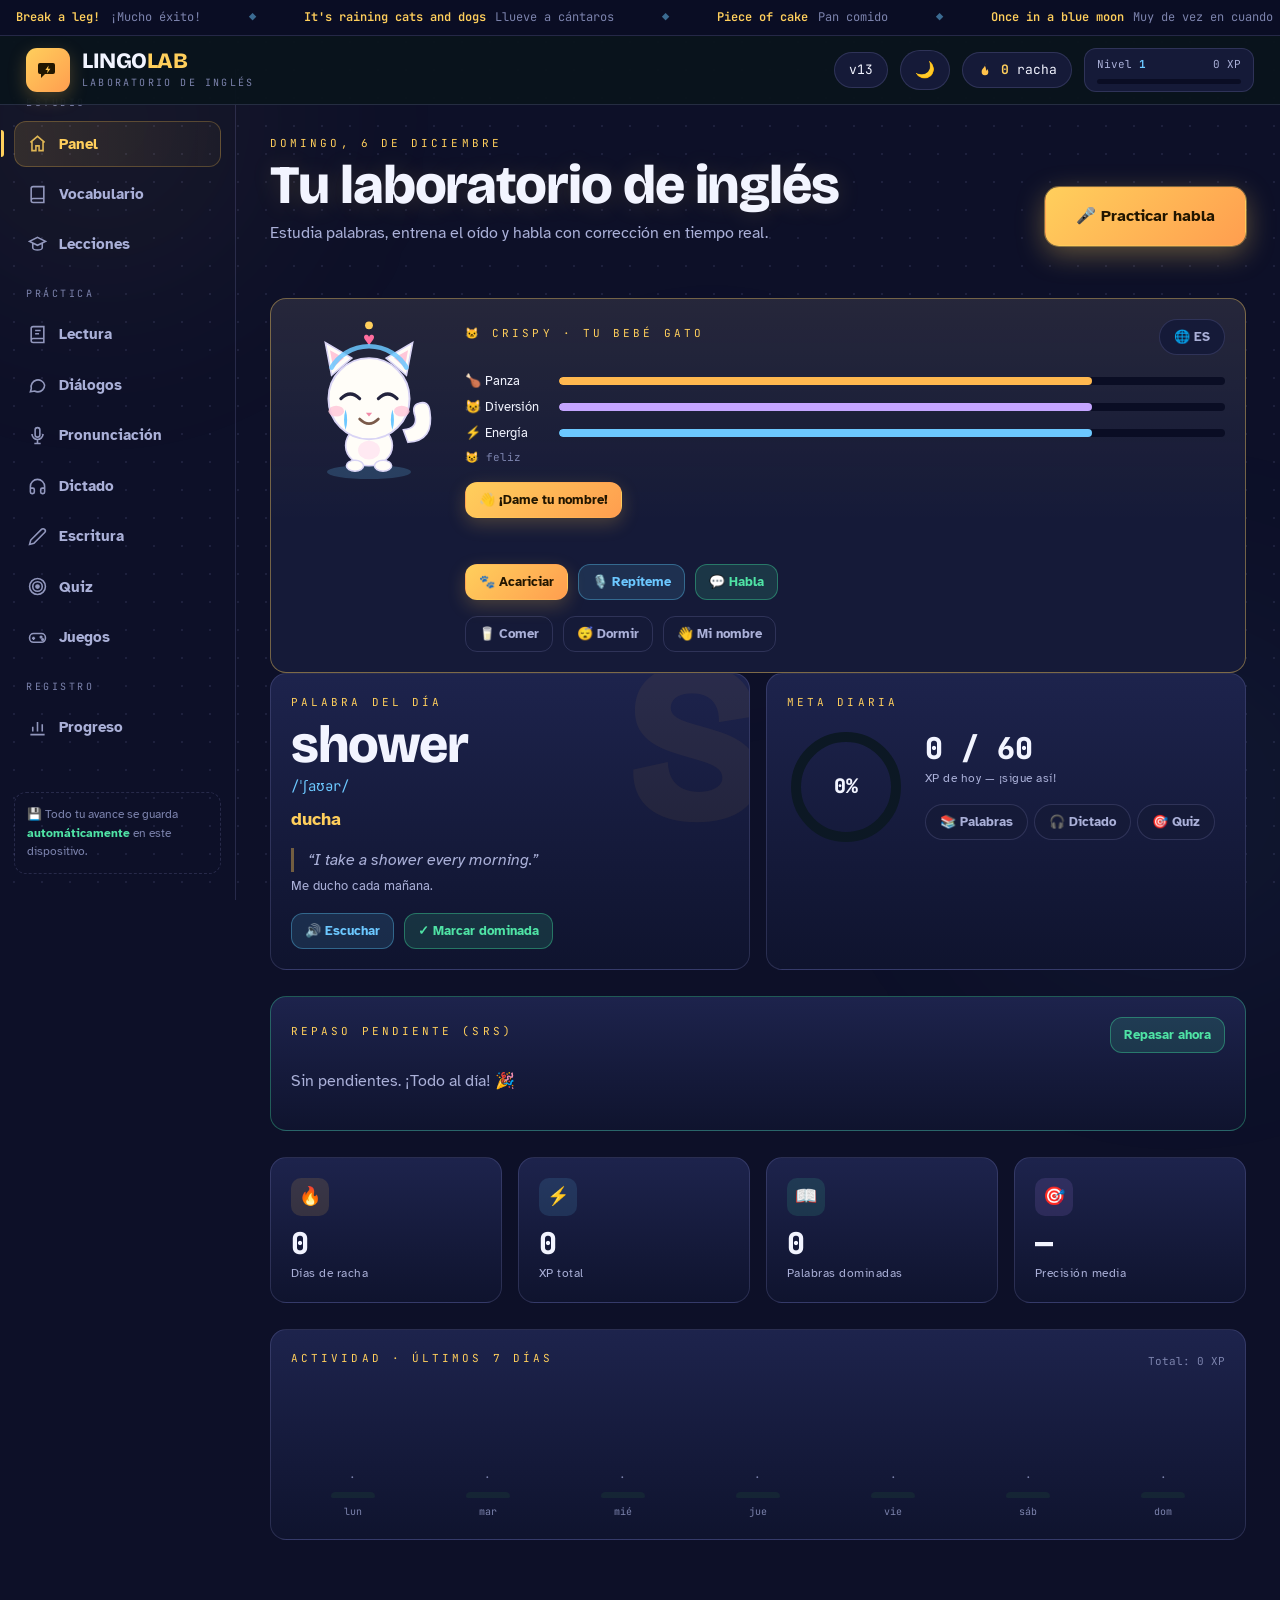
==== commit d28ff276: "v13: el scroll fantasma, por fin medido y Localizado El sintoma: en las secciones cortas (Dictado, E" ====
--- a/index.html
+++ b/index.html
@@ -35,7 +35,7 @@
     <div><h1>LINGO<em>LAB</em></h1><small>laboratorio de inglés</small></div>
   </div>
   <div class="hud">
-    <div class="pill" id="appVer" title="Versión de la app que tienes abierta">v12</div>
+    <div class="pill" id="appVer" title="Versión de la app que tienes abierta">v13</div>
     <button class="pill" id="themeBtn" title="Cambiar tema">🌙</button>
     <div class="pill streak" title="Racha de días">
       <svg width="16" height="16" viewBox="0 0 24 24" fill="none"><path d="M12 2s1 3.5-1.5 6C8 10.5 7 12 7 14.5A5 5 0 0 0 17 15c0-2-1-3.5-2-4.5 0 1.5-.7 2.3-1.5 2.5.5-2-.5-5.5-1.5-7z" fill="#ffc24b"/></svg>
--- a/css/app.css
+++ b/css/app.css
@@ -23,6 +23,17 @@
 .glow.a{width:560px;height:560px;left:-180px;top:-160px;background:radial-gradient(circle,rgba(255,207,92,.15),transparent 65%)}
 .glow.b{width:640px;height:640px;right:-220px;bottom:-220px;background:radial-gradient(circle,rgba(108,200,255,.12),transparent 65%)}
 .glow.c{width:400px;height:400px;left:40%;top:35%;background:radial-gradient(circle,rgba(196,165,255,.10),transparent 60%)}
+/* Letras de fondo: es decoración, así que no puede tocar el scroll.
+   El contenedor no tenía ni position ni overflow, de modo que sus span en
+   absoluto se posicionaban contra el bloque inicial (no contra el div), con
+   bottom:-15% y un tamaño aleatorio de 40 a 130 px. Eso ampliaba el área
+   desplazable del documento una cantidad RANDOM en cada carga: por eso el
+   scroll de las secciones cortas "a veces" pasaba y a veces no, y por eso dos
+   mediciones seguidas del mismo código daban números distintos.
+   Con position:fixed el navegador no lo cuenta para el scroll de la página, y
+   con overflow:hidden las letras se recortan a la pantalla, que es lo que se
+   quiere de un fondo. */
+#bgLetters{position:fixed;inset:0;overflow:hidden;pointer-events:none;z-index:0}
 #bgLetters span{position:absolute;font-family:var(--disp);font-weight:800;color:#9d9df5;opacity:.06;bottom:-15%;animation:floatUp linear infinite}
 @keyframes floatUp{from{transform:translateY(0) rotate(-6deg)}to{transform:translateY(-130vh) rotate(10deg)}}
 
@@ -58,8 +69,36 @@
 .lvl-track i{display:block;height:100%;background:linear-gradient(90deg,var(--sky),var(--mint));border-radius:99px;transition:width .6s cubic-bezier(.2,.8,.3,1)}
 
 /* ══════════ LAYOUT ══════════ */
-.shell{display:grid;grid-template-columns:236px 1fr;max-width:1440px;margin:0 auto;min-height:calc(100vh - 100px)}
-nav.side{padding:26px 14px;border-right:1px solid var(--line);position:sticky;top:69px;height:calc(100vh - 69px);display:flex;flex-direction:column;gap:4px}
+/* El shell ya no es una rejilla de 2 columnas. La lateral pasa a position:fixed
+   (ver overhaul.css), así que sale del flujo y deja de sumar altura; el hueco que
+   deja lo rellena este padding. main conserva max-width y se centra con margin
+   auto sobre el espacio restante, que da EXACTAMENTE la misma posición que antes
+   (comprobado a 1280 y a 1920).
+
+   El min-height baja de 100 a 105 porque el chrome fijo de arriba mide 105 de
+   verdad: .ticker 36 + header 69 (el propio CSS lo confirmaba con top:69px en la
+   lateral). Con -100 sobraban 5 px, y se sumaban a los 31 px que la lateral
+   medía de más: 36 px de scroll que no llevaban a ninguna parte. La barra se
+   movía 36 px al bajar la rueda y se paraba, sin nada debajo. Medido con
+   tools/measure-scroll.mjs. */
+/* El aire de abajo (antes padding-bottom de main) vive ahora aquí. Con
+   box-sizing:border-box cuenta DENTRO de la altura mínima, así que en las
+   secciones cortas ese hueco se paga con el presupuesto de la ventana y no
+   empuja el documento: medido, main con 70px de padding dejaba 5px de scroll
+   inútil en Lecciones y 41px en Pronunciación. En las largas, como el contenido
+   pasa del mínimo, el aire se suma al final igual que antes. */
+.shell{display:block;min-height:calc(100dvh - 105px);padding-left:236px;padding-bottom:70px}
+/* Lateral fija. Fuera del flujo a propósito: mientras estuvo "sticky" dentro de
+   la rejilla, medía 31 px más que la fila y se salía por abajo del documento, y
+   como el shell começaba 105 px más abajo, eso añadía 36 px de scroll que no
+   llevaban a nada (la barra se movía 36 px al bajar la rueda y se paraba).
+   top+bottom, sin height: así llega siempre al final de la pantalla y no hay
+   hueco. En móvil la reescribe la regla de max-width:980px de abajo. */
+nav.side{
+  position:fixed;top:69px;left:0;bottom:0;width:236px;
+  padding:26px 14px;border-right:1px solid var(--line);
+  display:flex;flex-direction:column;gap:4px;overflow-y:auto
+}
 nav.side .nav-label{font-family:var(--mono);font-size:10px;letter-spacing:.25em;color:var(--dim);text-transform:uppercase;padding:0 12px;margin:14px 0 6px}
 nav.side .nav-label:first-child{margin-top:0}
 .nav-btn{display:flex;align-items:center;gap:12px;padding:11px 13px;border-radius:var(--r-md);color:var(--mut);font-weight:700;font-size:14.5px;border:1px solid transparent;transition:all .2s;position:relative;text-align:left;width:100%}
@@ -70,7 +109,7 @@
 .side-foot{margin-top:auto;padding:12px;border:1px dashed var(--line);border-radius:var(--r-md);font-size:12px;color:var(--dim)}
 .side-foot b{color:var(--mint)}
 
-main{padding:30px 34px 70px;max-width:1120px;width:100%}
+main{padding:30px 34px 0;max-width:1120px;width:100%;margin:0 auto}
 /* La entrada de cada sección anima SOLO la opacidad. Antes era
    from{opacity:0;transform:translateY(14px)}, y un transform desplazado SÍ
    amplía el área desplazable del documento aunque no ocupe espacio en el
@@ -302,8 +341,12 @@
 /* Responsive */
 @media(max-width:1080px){.g4{grid-template-columns:repeat(2,1fr)}.g3{grid-template-columns:repeat(2,1fr)}}
 @media(max-width:980px){
-  .shell{grid-template-columns:1fr}
-  nav.side{position:fixed;bottom:0;left:0;right:0;top:auto;height:auto;flex-direction:row;overflow-x:auto;padding:8px 10px;background:rgba(10,20,29,.98);border-right:none;border-top:1px solid var(--line);z-index:60;gap:2px}
+  /* En móvil la lateral se convierte en la tira de botones de abajo. Como ahora
+     la de escritorio lleva width:236px fijo, hay que quitarlo (si no, se queda
+     en 236 px en vez de ocupar el ancho) y el shell deja de reservar el hueco
+     izquierdo. */
+  .shell{padding-left:0;padding-bottom:0;min-height:calc(100dvh - 105px)}
+  nav.side{position:fixed;bottom:0;left:0;right:0;top:auto;width:auto;height:auto;flex-direction:row;overflow-x:auto;overflow-y:hidden;padding:8px 10px;background:rgba(10,20,29,.98);border-right:none;border-top:1px solid var(--line);z-index:60;gap:2px}
   nav.side .nav-label,.side-foot{display:none}
   .nav-btn{flex-direction:column;gap:4px;font-size:10.5px;padding:8px 11px;min-width:70px;justify-content:center}
   .nav-btn.active::before{left:15%;right:15%;top:auto;bottom:-8px;width:auto;height:3px;border-radius:4px 4px 0 0}
--- a/css/overhaul.css
+++ b/css/overhaul.css
@@ -10,26 +10,17 @@
 .view{overflow-anchor:none}
 html,body{overflow-anchor:none}
 
-/* ── Barra lateral: nunca debe "moverse sola" ──
-   1) dvh en vez de vh: vh no cambia al abrir el teclado del móvil y por eso la
-      barra pegajosa se desplazaba sola al escribir.
-   2) overflow-y:auto en escritorio: antes, con la ventana baja, Juegos y
-      Progreso quedaban recortados sin forma de llegar a ellos. */
+/* ── Barra lateral: que scrollee ella sola, sin arrastrar a la página ──
+   El position, el ancho y la altura los pone css/app.css (top:69px + bottom:0,
+   para que llegue siempre al final de la pantalla). Aquí solo lo que es
+   decoración de la barra. */
 nav.side{
-  position:sticky;
-  top:69px;
-  height:calc(100dvh - 69px);
-  max-height:calc(100dvh - 69px);
-  overflow-y:auto;
-  /* Y el overscroll en auto, no en contain: con "contain", al llegar al final de
-     la lateral la rueda se quedaba muerta ahí, porque el navegador no pasaba el
-     scroll a la página. Con el cursor sobre la barra y en secciones cortas, que
-     no tienen a dónde ir, la rueda parecía no hacer nada. */
+  scrollbar-width:thin;
+  /* Con "contain", al llegar al final de la lateral la rueda se quedaba muerta
+     y no pasaba a la página. Con "auto" pasa, que es lo que se espera. */
   overscroll-behavior-y:auto;
-  overscroll-behavior-x:contain;
-  scrollbar-width:thin
+  overscroll-behavior-x:contain
 }
-@supports not (height:100dvh){nav.side{height:calc(100vh - 69px);max-height:calc(100vh - 69px)}}
 nav.side::-webkit-scrollbar{width:6px}
 nav.side::-webkit-scrollbar-thumb{background:var(--line);border-radius:99px}
 
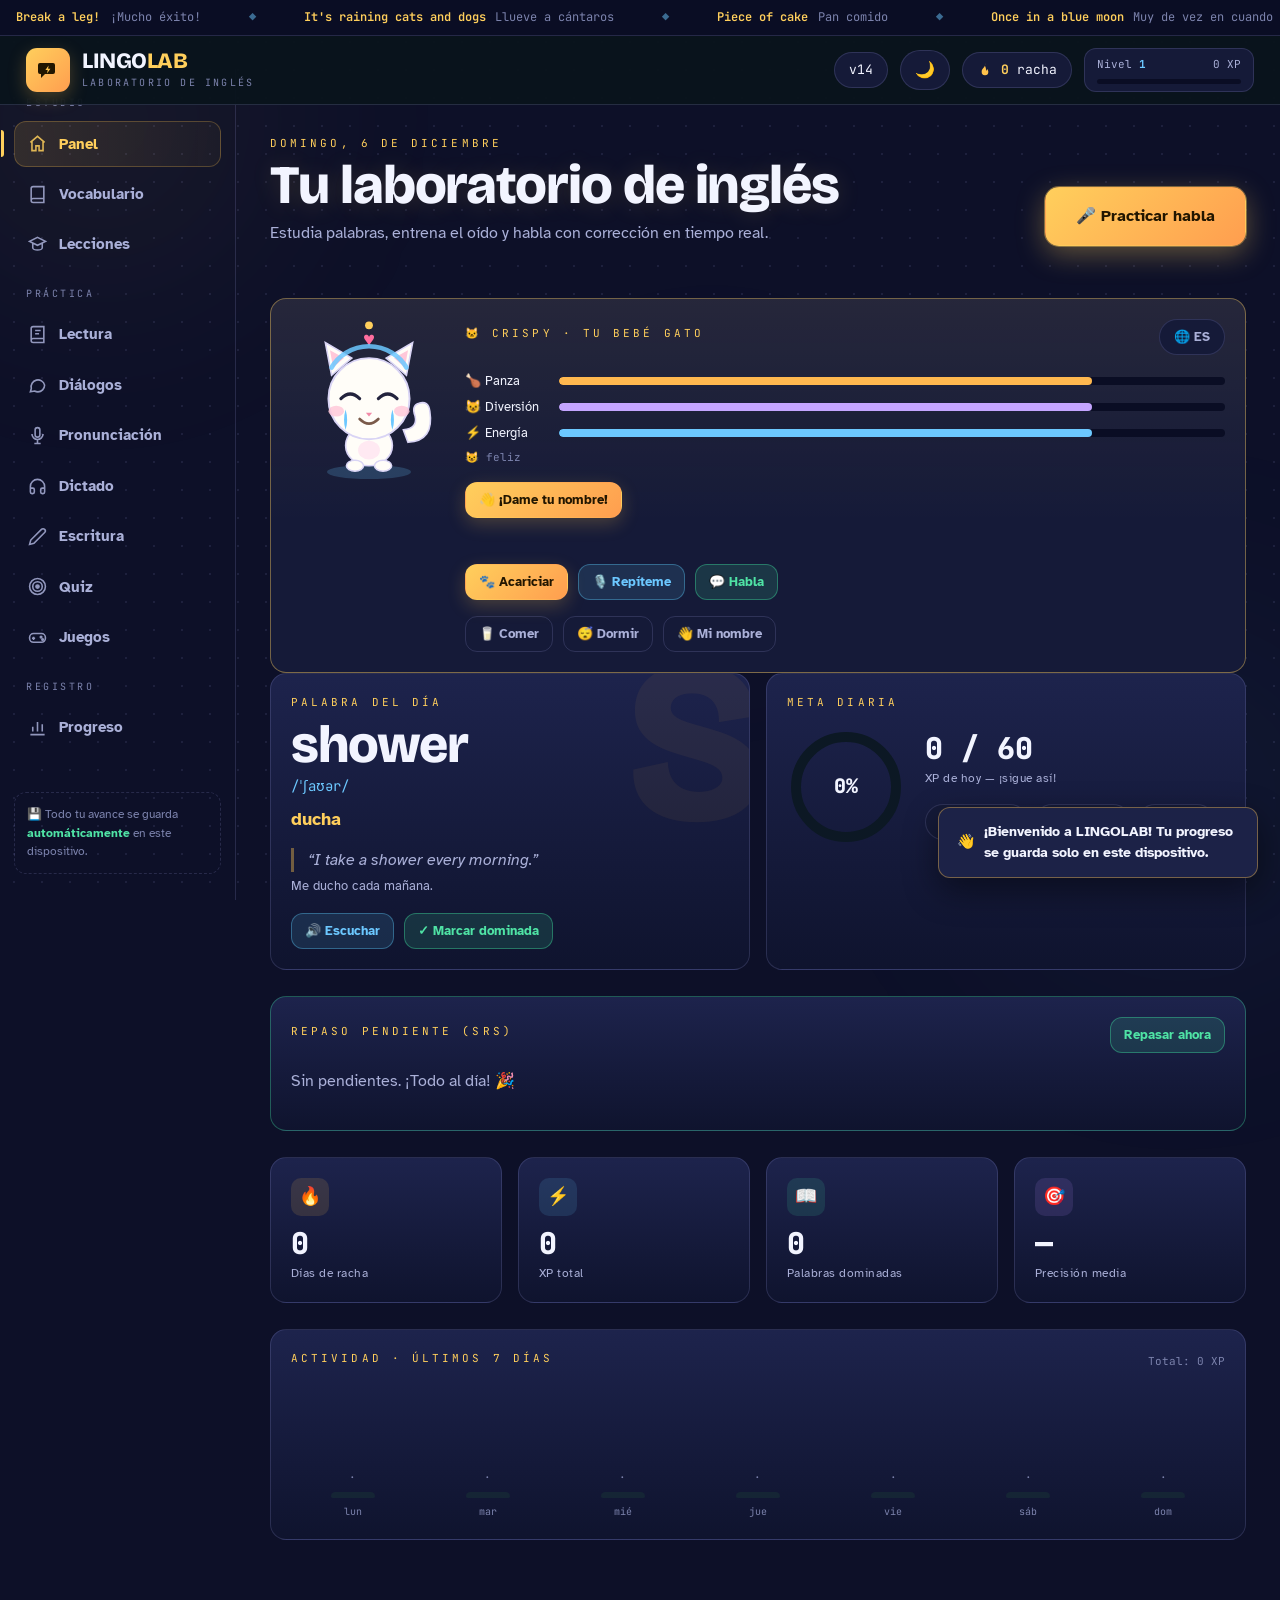
==== commit 357ac9a4: "v14: subir version en los 6 puntos, regenerar single-file y anadir .nojekyll" ====
--- a/index.html
+++ b/index.html
@@ -2,7 +2,7 @@
 <html lang="es">
 <head>
 <meta charset="UTF-8">
-<meta name="viewport" content="width=device-width, initial-scale=1.0">
+<meta name="viewport" content="width=device-width, initial-scale=1.0, viewport-fit=cover">
 <title>LINGOLAB · Laboratorio de Inglés</title>
 <link rel="preconnect" href="https://fonts.googleapis.com">
 <link rel="preconnect" href="https://fonts.gstatic.com" crossorigin>
@@ -11,6 +11,8 @@
 <link rel="stylesheet" href="css/themes.css">
 <link rel="stylesheet" href="css/overhaul.css">
 <link rel="manifest" href="pwa/manifest.webmanifest">
+<!-- Sin esto, en iOS "añadir a inicio" usa una captura de pantalla en vez del icono -->
+<link rel="apple-touch-icon" href="pwa/icon-192.png">
 <meta name="theme-color" content="#0a141d">
 <link rel="icon" href="pwa/icon-192.png">
 </head>
@@ -35,7 +37,7 @@
     <div><h1>LINGO<em>LAB</em></h1><small>laboratorio de inglés</small></div>
   </div>
   <div class="hud">
-    <div class="pill" id="appVer" title="Versión de la app que tienes abierta">v13</div>
+    <div class="pill" id="appVer" title="Versión de la app que tienes abierta">v14</div>
     <button class="pill" id="themeBtn" title="Cambiar tema">🌙</button>
     <div class="pill streak" title="Racha de días">
       <svg width="16" height="16" viewBox="0 0 24 24" fill="none"><path d="M12 2s1 3.5-1.5 6C8 10.5 7 12 7 14.5A5 5 0 0 0 17 15c0-2-1-3.5-2-4.5 0 1.5-.7 2.3-1.5 2.5.5-2-.5-5.5-1.5-7z" fill="#ffc24b"/></svg>
--- a/css/app.css
+++ b/css/app.css
@@ -51,7 +51,10 @@
 @keyframes tick{to{transform:translateX(-50%)}}
 
 /* ══════════ HEADER ══════════ */
-header.top{position:sticky;top:0;z-index:40;background:rgba(10,20,29,.96);border-bottom:1px solid var(--line);display:flex;align-items:center;justify-content:space-between;padding:12px 26px;gap:16px}
+/* La cabecera pegajosa respeta el notch. Suma al alto total, y por eso el
+   min-height del shell resta el mismo inset (más arriba está explicado: si no,
+   aparecen 36 px de scroll fantasma en los iPhone con muesca). */
+header.top{position:sticky;top:0;z-index:40;background:rgba(10,20,29,.96);border-bottom:1px solid var(--line);display:flex;align-items:center;justify-content:space-between;padding:12px 26px;gap:16px;padding-top:calc(12px + env(safe-area-inset-top,0px))}
 .brand{display:flex;align-items:center;gap:12px}
 .brand .mark{width:44px;height:44px;border-radius:11px;background:linear-gradient(135deg,var(--amber),var(--amber2));display:grid;place-items:center;box-shadow:0 6px 18px rgba(255,194,75,.25);transition:transform .25s}
 .brand:hover .mark{transform:rotate(-6deg) scale(1.06)}
@@ -87,7 +90,16 @@
    empuja el documento: medido, main con 70px de padding dejaba 5px de scroll
    inútil en Lecciones y 41px en Pronunciación. En las largas, como el contenido
    pasa del mínimo, el aire se suma al final igual que antes. */
-.shell{display:block;min-height:calc(100dvh - 105px);padding-left:236px;padding-bottom:70px}
+/* TRAMPA DEL NOTCH: con viewport-fit=cover, env(safe-area-inset-top) vale algo
+   de verdad en un iPhone con muesca, y la cabecera pegajosa lo necesita. Pero si
+   la cabecera crece con ese inset, este cálculo se queda corto por la misma
+   cantidad y volvemos a abrir los 36 px fantasma... justo en los móviles con
+   muesca. Por eso el inset se resta AQUÍ también, y no solo se aplica arriba.
+   Y el respaldo: primero la línea con 100vh y encima la de 100dvh, para que un
+   navegador que no entienda dvh (iOS anterior a 15.4) se quede con la primera
+   en vez de perder la regla entera. */
+.shell{display:block;min-height:calc(100vh - 105px - env(safe-area-inset-top,0px));padding-left:236px;padding-bottom:70px}
+.shell{min-height:calc(100dvh - 105px - env(safe-area-inset-top,0px))}
 /* Lateral fija. Fuera del flujo a propósito: mientras estuvo "sticky" dentro de
    la rejilla, medía 31 px más que la fila y se salía por abajo del documento, y
    como el shell começaba 105 px más abajo, eso añadía 36 px de scroll que no
@@ -95,7 +107,12 @@
    top+bottom, sin height: así llega siempre al final de la pantalla y no hay
    hueco. En móvil la reescribe la regla de max-width:980px de abajo. */
 nav.side{
-  position:fixed;top:69px;left:0;bottom:0;width:236px;
+  position:fixed;
+  /* 69px es el alto real de la cabecera. Con muesca, la cabecera crece con el
+     safe-area-inset-top, así que la lateral arranca a esa misma altura; si no,
+     la barra de arriba le taparía el primer botón. */
+  top:calc(69px + env(safe-area-inset-top,0px));
+  left:0;bottom:0;width:236px;
   padding:26px 14px;border-right:1px solid var(--line);
   display:flex;flex-direction:column;gap:4px;overflow-y:auto
 }
@@ -160,7 +177,16 @@
 
 input.txt,textarea.txt,select.sel{width:100%;background:#0c1824;border:1px solid var(--line);border-radius:var(--r-md);padding:13px 16px;color:var(--ink);transition:border-color .2s}
 input.txt:focus,textarea.txt:focus,select.sel:focus{border-color:var(--sky);outline:none}
-input.range{-webkit-appearance:none;appearance:none;width:100%;height:6px;background:#0c1824;border-radius:99px;outline:none}
+input.range{-webkit-appearance:none;appearance:none;width:100%;height:6px;background:#0c1824;border-radius:99px;outline:none;box-sizing:border-box}
+/* En táctil, la pista sigue siendo finita pero el área de toque se agranda: con
+   height:6px hay que acertar una franja de 6 píxeles con el dedo. Se sube la
+   altura del input y se centra la pista dentro con un fondo transparente, así
+   se ve igual de fina pero se pulsa sin preciso. */
+@media (pointer:coarse),(max-width:980px){
+  input.range{height:44px;background:transparent;background-image:none}
+  input.range::-webkit-slider-runnable-track{height:6px;background:#0c1824;border-radius:99px}
+  input.range::-webkit-slider-thumb{margin-top:-6px}
+}
 input.range::-webkit-slider-thumb{-webkit-appearance:none;width:18px;height:18px;border-radius:50%;background:var(--amber);cursor:pointer;box-shadow:0 0 0 4px rgba(255,194,75,.18)}
 
 .tag{font-family:var(--mono);font-size:10px;letter-spacing:.14em;text-transform:uppercase;padding:4px 9px;border-radius:6px;font-weight:600}
@@ -345,7 +371,8 @@
      la de escritorio lleva width:236px fijo, hay que quitarlo (si no, se queda
      en 236 px en vez de ocupar el ancho) y el shell deja de reservar el hueco
      izquierdo. */
-  .shell{padding-left:0;padding-bottom:0;min-height:calc(100dvh - 105px)}
+  .shell{padding-left:0;padding-bottom:0;min-height:calc(100vh - 105px - env(safe-area-inset-top,0px))}
+  .shell{min-height:calc(100dvh - 105px - env(safe-area-inset-top,0px))}
   nav.side{position:fixed;bottom:0;left:0;right:0;top:auto;width:auto;height:auto;flex-direction:row;overflow-x:auto;overflow-y:hidden;padding:8px 10px;background:rgba(10,20,29,.98);border-right:none;border-top:1px solid var(--line);z-index:60;gap:2px}
   nav.side .nav-label,.side-foot{display:none}
   .nav-btn{flex-direction:column;gap:4px;font-size:10.5px;padding:8px 11px;min-width:70px;justify-content:center}
--- a/css/overhaul.css
+++ b/css/overhaul.css
@@ -44,6 +44,25 @@
 .btn,.chip,.q-opt,.nav-btn{transition:transform .16s,box-shadow .2s,background .2s,border-color .2s}
 .btn:active,.chip:active,.q-opt:active{transform:scale(.97)}
 .chip{min-height:36px}
+.chiprow{display:flex;gap:8px;flex-wrap:wrap}
+/* Táctil: los chips suben a 44 px, el mínimo que recomiendan Apple y Material.
+   No es un capricho de estilo: los chips son COMO se elige el nivel, las
+   categorías de vocabulario y las del quiz, y quien los pulsa tiene seis años.
+   A 36 px el dedo falla de verdad. La regla usa (pointer:coarse) para que
+   cuente cualquier pantalla táctil, y no solo las estrechas, y en escritorio no
+   se toca nada porque ahí hay ratón. */
+@media (max-width:980px), (pointer:coarse){
+  .chip{min-height:44px;padding:0 18px;font-size:15.5px}
+  .chiprow{gap:8px}
+  /* .btn.sm mide 36px de alto (7+7 de padding, fuente 13, borde), y ese estilo
+     lo usan casi todos los botones pequeños: "Escuchar", "Acariciar", "Habla",
+     "Mi nombre", "Escuchar frase", "Saltar". Medido, no estimado. Con un dedo
+     de seis años, 36px se falla. En escritorio no se toca nada. */
+  .btn.sm{min-height:44px;padding:11px 16px}
+  /* El botón de escuchar de cada palabra (📊) medía 36x40. Con un dedo hay que
+     acertarlo, y es como se escucha la palabra en Vocabulario. */
+  .btn.say{min-height:44px;min-width:44px;padding:10px 12px}
+}
 .q-opt{padding:16px 18px}
 #qScore{background:var(--panel);border:1px solid var(--line);border-radius:999px;padding:7px 14px}
 .combo-pop{animation:cpop .45s cubic-bezier(.2,.9,.3,1.5)}
